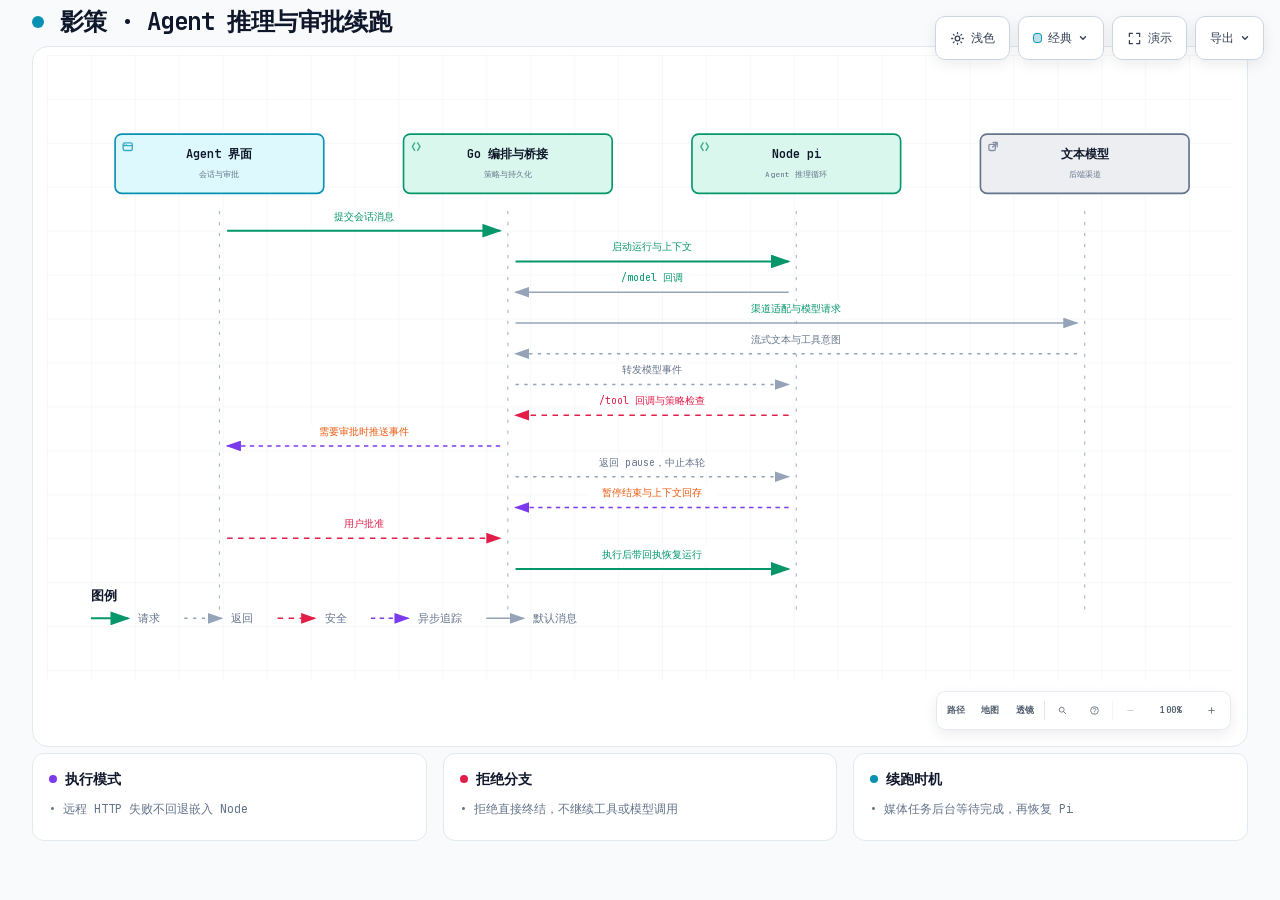
==== docs/architecture/diagrams/agent.html @ 4f347763 "feat(drama): 短剧与资源 - 角色外貌差异化重写、资源图重挂载恢复、多技能包安装与架构文档" ====
<!DOCTYPE html>
<html lang="zh-CN" data-theme="dark" data-preset="classic">
<head>
  <meta charset="UTF-8">
  <meta name="viewport" content="width=device-width, initial-scale=1.0">
  <meta name="generator" content="archify 2.17.0-dev.1">
  <title>影策 · Agent 推理与审批续跑</title>
  <script>
    // Resolve the theme before first paint so light-preference users don't
    // see a dark flash. The toolbar script below re-applies with UI state.
    (function () {
      try {
        var theme = null;
        try {
          var param = new URLSearchParams(window.location.search).get('theme');
          if (param === 'light' || param === 'dark') theme = param;
          if (new URLSearchParams(window.location.search).get('embed') === '1') {
            document.documentElement.setAttribute('data-embed', 'true');
          }
          if (new URLSearchParams(window.location.search).get('present') === '1') {
            document.documentElement.setAttribute('data-present', 'true');
          }
        } catch (_) {}
        if (!theme) {
          try { theme = localStorage.getItem('archify-theme'); } catch (_) {}
        }
        if (theme !== 'light' && theme !== 'dark') {
          theme = window.matchMedia('(prefers-color-scheme: light)').matches ? 'light' : 'dark';
        }
        document.documentElement.setAttribute('data-theme', theme);
      } catch (_) {}
    })();
  </script>
  <style id="archify-fonts">
/*
JetBrains Mono variable WOFF2 subsets from Google Fonts service revision v24.
These fixed bytes are shared by the viewer and its SVG/raster exports.
No local() source: an installed copy must not override the bundled font.
Uncovered characters (including CJK) still use the system fallback stack.
Upstream: https://github.com/JetBrains/JetBrainsMono

cyrillic-ext    1664 bytes  sha256 9343de2ca5d9549f792e7962375af8efb0f320c7643bfd36c884b5a30e5c396f
cyrillic        8892 bytes  sha256 4995a9a43ac659ec32fcd8b463755cd6a07b31a6e6b3894a6a153b661cf490e2
greek           6800 bytes  sha256 49c3da6c9a2b279b0f1f860f5cfb1f5dc38d88a5c7be9c9b1837bbc4e3db6111
vietnamese      5872 bytes  sha256 d44eb1936043a56038eb02dd70b243f379bef65783f94ec12f277550720411f1
latin-ext      11596 bytes  sha256 9c38cb2d0d2d93c1ee6e21fa78db76f13ea7e15e15cc64214c7ca89b6aaa35c4
latin          31340 bytes  sha256 2c32b9b3ee358c119e210f6f5195f9bd34894d78a785ff2e95d60e718e400af4

Copyright 2020 The JetBrains Mono Project Authors (https://github.com/JetBrains/JetBrainsMono)

This Font Software is licensed under the SIL Open Font License, Version 1.1.
This license is copied below, and is also available with a FAQ at:
https://openfontlicense.org


-----------------------------------------------------------
SIL OPEN FONT LICENSE Version 1.1 - 26 February 2007
-----------------------------------------------------------

PREAMBLE
The goals of the Open Font License (OFL) are to stimulate worldwide
development of collaborative font projects, to support the font creation
efforts of academic and linguistic communities, and to provide a free and
open framework in which fonts may be shared and improved in partnership
with others.

The OFL allows the licensed fonts to be used, studied, modified and
redistributed freely as long as they are not sold by themselves. The
fonts, including any derivative works, can be bundled, embedded,
redistributed and/or sold with any software provided that any reserved
names are not used by derivative works. The fonts and derivatives,
however, cannot be released under any other type of license. The
requirement for fonts to remain under this license does not apply
to any document created using the fonts or their derivatives.

DEFINITIONS
"Font Software" refers to the set of files released by the Copyright
Holder(s) under this license and clearly marked as such. This may
include source files, build scripts and documentation.

"Reserved Font Name" refers to any names specified as such after the
copyright statement(s).

"Original Version" refers to the collection of Font Software components as
distributed by the Copyright Holder(s).

"Modified Version" refers to any derivative made by adding to, deleting,
or substituting -- in part or in whole -- any of the components of the
Original Version, by changing formats or by porting the Font Software to a
new environment.

"Author" refers to any designer, engineer, programmer, technical
writer or other person who contributed to the Font Software.

PERMISSION & CONDITIONS
Permission is hereby granted, free of charge, to any person obtaining
a copy of the Font Software, to use, study, copy, merge, embed, modify,
redistribute, and sell modified and unmodified copies of the Font
Software, subject to the following conditions:

1) Neither the Font Software nor any of its individual components,
in Original or Modified Versions, may be sold by itself.

2) Original or Modified Versions of the Font Software may be bundled,
redistributed and/or sold with any software, provided that each copy
contains the above copyright notice and this license. These can be
included either as stand-alone text files, human-readable headers or
in the appropriate machine-readable metadata fields within text or
binary files as long as those fields can be easily viewed by the user.

3) No Modified Version of the Font Software may use the Reserved Font
Name(s) unless explicit written permission is granted by the corresponding
Copyright Holder. This restriction only applies to the primary font name as
presented to the users.

4) The name(s) of the Copyright Holder(s) or the Author(s) of the Font
Software shall not be used to promote, endorse or advertise any
Modified Version, except to acknowledge the contribution(s) of the
Copyright Holder(s) and the Author(s) or with their explicit written
permission.

5) The Font Software, modified or unmodified, in part or in whole,
must be distributed entirely under this license, and must not be
distributed under any other license. The requirement for fonts to
remain under this license does not apply to any document created
using the Font Software.

TERMINATION
This license becomes null and void if any of the above conditions are
not met.

DISCLAIMER
THE FONT SOFTWARE IS PROVIDED "AS IS", WITHOUT WARRANTY OF ANY KIND,
EXPRESS OR IMPLIED, INCLUDING BUT NOT LIMITED TO ANY WARRANTIES OF
MERCHANTABILITY, FITNESS FOR A PARTICULAR PURPOSE AND NONINFRINGEMENT
OF COPYRIGHT, PATENT, TRADEMARK, OR OTHER RIGHT. IN NO EVENT SHALL THE
COPYRIGHT HOLDER BE LIABLE FOR ANY CLAIM, DAMAGES OR OTHER LIABILITY,
INCLUDING ANY GENERAL, SPECIAL, INDIRECT, INCIDENTAL, OR CONSEQUENTIAL
DAMAGES, WHETHER IN AN ACTION OF CONTRACT, TORT OR OTHERWISE, ARISING
FROM, OUT OF THE USE OR INABILITY TO USE THE FONT SOFTWARE OR FROM
OTHER DEALINGS IN THE FONT SOFTWARE.
*/
    /* cyrillic-ext */
    @font-face { font-family: 'JetBrains Mono'; font-style: normal; font-weight: 400 800; font-display: swap;
      src: url([data-uri]) format('woff2');
      unicode-range: U+0460-052F, U+1C80-1C8A, U+20B4, U+2DE0-2DFF, U+A640-A69F, U+FE2E-FE2F; }
    /* cyrillic */
    @font-face { font-family: 'JetBrains Mono'; font-style: normal; font-weight: 400 800; font-display: swap;
      src: url([data-uri]) format('woff2');
      unicode-range: U+0301, U+0400-045F, U+0490-0491, U+04B0-04B1, U+2116; }
    /* greek */
    @font-face { font-family: 'JetBrains Mono'; font-style: normal; font-weight: 400 800; font-display: swap;
      src: url([data-uri]) format('woff2');
      unicode-range: U+0370-0377, U+037A-037F, U+0384-038A, U+038C, U+038E-03A1, U+03A3-03FF; }
    /* vietnamese */
    @font-face { font-family: 'JetBrains Mono'; font-style: normal; font-weight: 400 800; font-display: swap;
      src: url([data-uri]) format('woff2');
      unicode-range: U+0102-0103, U+0110-0111, U+0128-0129, U+0168-0169, U+01A0-01A1, U+01AF-01B0, U+0300-0301, U+0303-0304, U+0308-0309, U+0323, U+0329, U+1EA0-1EF9, U+20AB; }
    /* latin-ext */
    @font-face { font-family: 'JetBrains Mono'; font-style: normal; font-weight: 400 800; font-display: swap;
      src: url([data-uri]) format('woff2');
      unicode-range: U+0100-02BA, U+02BD-02C5, U+02C7-02CC, U+02CE-02D7, U+02DD-02FF, U+0304, U+0308, U+0329, U+1D00-1DBF, U+1E00-1E9F, U+1EF2-1EFF, U+2020, U+20A0-20AB, U+20AD-20C0, U+2113, U+2C60-2C7F, U+A720-A7FF; }
    /* latin */
    @font-face { font-family: 'JetBrains Mono'; font-style: normal; font-weight: 400 800; font-display: swap;
      src: url([data-uri]) format('woff2');
      unicode-range: U+0000-00FF, U+0131, U+0152-0153, U+02BB-02BC, U+02C6, U+02DA, U+02DC, U+0304, U+0308, U+0329, U+2000-206F, U+20AC, U+2122, U+2191, U+2193, U+2212, U+2215, U+FEFF, U+FFFD; }
  </style>
  <style>
    /* ==========================================================
       THEME VARIABLES — switch by toggling [data-theme] on <html>
       ========================================================== */
    :root,
    [data-theme="dark"] {
      --bg: #020617;
      --grid: #1e293b;
      --text: #ffffff;
      --text-muted: #94a3b8;
      --text-dim: #475569;
      /* UI chrome and menu hints need more contrast than SVG .t-dim accents */
      --text-faint: #7d8da1;

      --panel: rgba(15, 23, 42, 0.5);
      --panel-border: #1e293b;
      --lane-fill: rgba(15, 23, 42, 0.22);
      --lane-stroke: #334155;

      --arrow: #64748b;
      --arrow-emphasis: #34d399;

      /* Opaque mask color used behind semi-transparent component fills
         so the arrows drawn underneath are properly hidden. */
      --mask: #0f172a;

      --frontend-fill:    rgba(8, 51, 68, 0.4);
      --frontend-stroke:  #22d3ee;
      --backend-fill:     rgba(6, 78, 59, 0.4);
      --backend-stroke:   #34d399;
      --database-fill:    rgba(76, 29, 149, 0.4);
      --database-stroke:  #a78bfa;
      --cloud-fill:       rgba(120, 53, 15, 0.3);
      --cloud-stroke:     #fbbf24;
      --security-fill:    rgba(136, 19, 55, 0.4);
      --security-stroke:  #fb7185;
      --messagebus-fill:  rgba(251, 146, 60, 0.3);
      --messagebus-stroke:#fb923c;
      --external-fill:    rgba(30, 41, 59, 0.5);
      --external-stroke:  #94a3b8;

      --toolbar-bg:       rgba(15, 23, 42, 0.8);
      --toolbar-border:   #334155;
      --toolbar-text:     #e2e8f0;
      --toolbar-hover:    rgba(15, 23, 42, 0.95);
      --toolbar-menu-bg:  #0f172a;
    }

    [data-theme="light"] {
      --bg: #f8fafc;
      --grid: #e2e8f0;
      --text: #0f172a;
      --text-muted: #64748b;
      --text-dim: #94a3b8;
      --text-faint: #64748b;

      --panel: #ffffff;
      --panel-border: #e2e8f0;
      --lane-fill: rgba(248, 250, 252, 0.65);
      --lane-stroke: #cbd5e1;

      --arrow: #94a3b8;
      --arrow-emphasis: #059669;

      --mask: #ffffff;

      --frontend-fill:    rgba(34, 211, 238, 0.15);
      --frontend-stroke:  #0891b2;
      --backend-fill:     rgba(52, 211, 153, 0.18);
      --backend-stroke:   #059669;
      --database-fill:    rgba(167, 139, 250, 0.2);
      --database-stroke:  #7c3aed;
      --cloud-fill:       rgba(251, 191, 36, 0.18);
      --cloud-stroke:     #d97706;
      --security-fill:    rgba(251, 113, 133, 0.15);
      --security-stroke:  #e11d48;
      --messagebus-fill:  rgba(251, 146, 60, 0.15);
      --messagebus-stroke:#ea580c;
      --external-fill:    rgba(148, 163, 184, 0.18);
      --external-stroke:  #64748b;

      --toolbar-bg:       rgba(255, 255, 255, 0.92);
      --toolbar-border:   #cbd5e1;
      --toolbar-text:     #334155;
      --toolbar-hover:    #ffffff;
      --toolbar-menu-bg:  #ffffff;
    }

    /* ==========================================================
       SIGNAL FLOW — an opt-in, motion-forward visual preset.
       The variables also target a standalone exported SVG, whose
       root carries data-preset and data-theme directly.
       ========================================================== */
    [data-preset="signal-flow"][data-theme="dark"] {
      --bg: #030711;
      --grid: #15233a;
      --panel: rgba(6, 14, 28, 0.78);
      --panel-border: #1d3350;
      --lane-fill: rgba(9, 22, 40, 0.5);
      --lane-stroke: #2c4564;
      --text: #f5fbff;
      --text-muted: #9eb0c7;
      --text-dim: #52667f;
      --text-faint: #7890ad;
      --mask: #07101e;
      --frontend-fill: rgba(6, 182, 212, 0.14);
      --frontend-stroke: #67e8f9;
      --backend-fill: rgba(16, 185, 129, 0.14);
      --backend-stroke: #5eead4;
      --database-fill: rgba(139, 92, 246, 0.16);
      --database-stroke: #c4b5fd;
      --cloud-fill: rgba(245, 158, 11, 0.13);
      --cloud-stroke: #fcd34d;
      --security-fill: rgba(244, 63, 94, 0.13);
      --security-stroke: #fda4af;
      --messagebus-fill: rgba(249, 115, 22, 0.13);
      --messagebus-stroke: #fdba74;
      --external-fill: rgba(71, 85, 105, 0.24);
      --external-stroke: #a5b4c7;
      --arrow: #7890ad;
      --arrow-emphasis: #2dd4bf;
      --toolbar-bg: rgba(7, 16, 30, 0.86);
      --toolbar-border: #29415f;
      --toolbar-menu-bg: #07101e;
    }

    [data-preset="signal-flow"][data-theme="light"] {
      --bg: #f4f9fc;
      --grid: #d4e5ee;
      --panel: rgba(255, 255, 255, 0.82);
      --panel-border: #bfd5e2;
      --lane-fill: rgba(232, 243, 248, 0.62);
      --lane-stroke: #a9c5d5;
      --text: #102638;
      --text-muted: #587287;
      --text-dim: #8aa2b4;
      --text-faint: #668397;
      --mask: #ffffff;
      --frontend-fill: rgba(6, 182, 212, 0.09);
      --frontend-stroke: #0789a1;
      --backend-fill: rgba(5, 150, 105, 0.09);
      --backend-stroke: #087f69;
      --database-fill: rgba(124, 58, 237, 0.09);
      --database-stroke: #7254c7;
      --cloud-fill: rgba(217, 119, 6, 0.08);
      --cloud-stroke: #b9670b;
      --security-fill: rgba(225, 29, 72, 0.08);
      --security-stroke: #c53a59;
      --messagebus-fill: rgba(234, 88, 12, 0.08);
      --messagebus-stroke: #c65f27;
      --external-fill: rgba(100, 116, 139, 0.1);
      --external-stroke: #607a8c;
      --arrow: #7b97aa;
      --arrow-emphasis: #0d9488;
    }

    /* ==========================================================
       BLUEPRINT — a review-first drafting preset for deployment,
       infrastructure, and technical design documentation. It keeps
       the same semantic palette and geometry while trading glow for
       precise grid contrast, squared materials, and drafting marks.
       ========================================================== */
    [data-preset="blueprint"][data-theme="dark"] {
      --bg: #06131f;
      --grid: #17425a;
      --panel: rgba(7, 27, 43, 0.9);
      --panel-border: #27627f;
      --lane-fill: rgba(10, 43, 66, 0.36);
      --lane-stroke: #34799a;
      --text: #e3f6ff;
      --text-muted: #91b8ca;
      --text-dim: #557e92;
      --text-faint: #739caf;
      --mask: #0a2031;
      --frontend-fill: rgba(26, 157, 193, 0.14);
      --frontend-stroke: #66d9ef;
      --backend-fill: rgba(31, 155, 124, 0.13);
      --backend-stroke: #69dfbd;
      --database-fill: rgba(120, 105, 196, 0.14);
      --database-stroke: #b4a8ff;
      --cloud-fill: rgba(197, 145, 43, 0.13);
      --cloud-stroke: #ffd166;
      --security-fill: rgba(199, 76, 104, 0.13);
      --security-stroke: #ff8da1;
      --messagebus-fill: rgba(207, 112, 49, 0.13);
      --messagebus-stroke: #ffad66;
      --external-fill: rgba(84, 119, 139, 0.18);
      --external-stroke: #a7cad9;
      --arrow: #78a3b7;
      --arrow-emphasis: #64dfc1;
      --toolbar-bg: rgba(7, 28, 45, 0.92);
      --toolbar-border: #34799a;
      --toolbar-text: #d8f3ff;
      --toolbar-hover: rgba(18, 58, 83, 0.95);
      --toolbar-menu-bg: #0a2031;
    }

    [data-preset="blueprint"][data-theme="light"] {
      --bg: #edf7fa;
      --grid: #b5d5e1;
      --panel: rgba(249, 253, 255, 0.94);
      --panel-border: #78aabd;
      --lane-fill: rgba(210, 232, 240, 0.42);
      --lane-stroke: #83b2c4;
      --text: #123344;
      --text-muted: #4e7486;
      --text-dim: #86a6b4;
      --text-faint: #668c9d;
      --mask: #f9fdff;
      --frontend-fill: rgba(8, 145, 178, 0.08);
      --frontend-stroke: #087f9c;
      --backend-fill: rgba(5, 128, 101, 0.08);
      --backend-stroke: #08755f;
      --database-fill: rgba(100, 75, 180, 0.08);
      --database-stroke: #6757a8;
      --cloud-fill: rgba(181, 120, 15, 0.08);
      --cloud-stroke: #a86609;
      --security-fill: rgba(190, 48, 80, 0.07);
      --security-stroke: #b32f50;
      --messagebus-fill: rgba(196, 81, 22, 0.07);
      --messagebus-stroke: #b65120;
      --external-fill: rgba(79, 112, 128, 0.08);
      --external-stroke: #506f7e;
      --arrow: #6d93a5;
      --arrow-emphasis: #087f69;
      --toolbar-bg: rgba(247, 252, 254, 0.94);
      --toolbar-border: #8ab5c5;
      --toolbar-text: #294f61;
      --toolbar-hover: #ffffff;
      --toolbar-menu-bg: #f9fdff;
    }

    /* ==========================================================
       EDITORIAL — a warm, publication-minded preset for design
       reviews, launch notes, and documentation. The diagram keeps
       the same semantic palette and exact geometry, but trades
       software chrome for paper, ink, ruled structure, and one
       restrained vermilion accent.
       ========================================================== */
    [data-preset="editorial"][data-theme="dark"] {
      --bg: #181611;
      --grid: #39342a;
      --panel: rgba(35, 31, 24, 0.96);
      --panel-border: #625a4a;
      --lane-fill: rgba(52, 46, 35, 0.46);
      --lane-stroke: #726957;
      --text: #f4eddf;
      --text-muted: #b9ae9b;
      --text-dim: #776e60;
      --text-faint: #9d917e;
      --mask: #231f18;
      --frontend-fill: rgba(43, 133, 142, 0.16);
      --frontend-stroke: #7fc6c7;
      --backend-fill: rgba(63, 132, 92, 0.16);
      --backend-stroke: #8fc29e;
      --database-fill: rgba(117, 91, 141, 0.17);
      --database-stroke: #c0a4d0;
      --cloud-fill: rgba(170, 119, 49, 0.16);
      --cloud-stroke: #d8ad68;
      --security-fill: rgba(157, 69, 65, 0.17);
      --security-stroke: #df9085;
      --messagebus-fill: rgba(174, 79, 42, 0.16);
      --messagebus-stroke: #df946f;
      --external-fill: rgba(126, 115, 96, 0.18);
      --external-stroke: #b8ad99;
      --arrow: #948978;
      --arrow-emphasis: #dd6b3d;
      --toolbar-bg: rgba(35, 31, 24, 0.92);
      --toolbar-border: #625a4a;
      --toolbar-text: #eee5d5;
      --toolbar-hover: #302a20;
      --toolbar-menu-bg: #231f18;
    }

    [data-preset="editorial"][data-theme="light"] {
      --bg: #f2eee5;
      --grid: #d8d0c2;
      --panel: rgba(251, 248, 241, 0.97);
      --panel-border: #c4b9a6;
      --lane-fill: rgba(229, 221, 207, 0.42);
      --lane-stroke: #b8aa94;
      --text: #242018;
      --text-muted: #6f6658;
      --text-dim: #a09788;
      --text-faint: #817767;
      --mask: #fbf8f1;
      --frontend-fill: rgba(31, 117, 126, 0.09);
      --frontend-stroke: #287e84;
      --backend-fill: rgba(42, 119, 75, 0.09);
      --backend-stroke: #397b53;
      --database-fill: rgba(105, 75, 130, 0.09);
      --database-stroke: #765d86;
      --cloud-fill: rgba(157, 103, 31, 0.1);
      --cloud-stroke: #9a671f;
      --security-fill: rgba(153, 58, 52, 0.09);
      --security-stroke: #9e463f;
      --messagebus-fill: rgba(182, 70, 27, 0.09);
      --messagebus-stroke: #ad4b25;
      --external-fill: rgba(101, 91, 75, 0.09);
      --external-stroke: #746b5e;
      --arrow: #8a806f;
      --arrow-emphasis: #bb4c23;
      --toolbar-bg: rgba(251, 248, 241, 0.94);
      --toolbar-border: #c4b9a6;
      --toolbar-text: #40392f;
      --toolbar-hover: #fffdf8;
      --toolbar-menu-bg: #fbf8f1;
    }

    * { margin: 0; padding: 0; box-sizing: border-box; }

    body {
      font-family: 'JetBrains Mono', ui-monospace, SFMono-Regular, Menlo, Consolas, 'DejaVu Sans Mono', 'Liberation Mono', 'Noto Sans Mono CJK SC', 'PingFang SC', 'Hiragino Sans GB', 'Microsoft YaHei', monospace;
      background: var(--bg);
      min-height: 100vh;
      padding: 2rem;
      color: var(--text);
      transition: background 0.2s ease, color 0.2s ease;
    }

    html[data-preset="signal-flow"] body {
      background-image:
        radial-gradient(circle at 18% -8%, rgba(34, 211, 238, 0.14), transparent 34rem),
        radial-gradient(circle at 92% 18%, rgba(139, 92, 246, 0.12), transparent 30rem);
      background-attachment: fixed;
    }
    html[data-preset="signal-flow"][data-theme="light"] body {
      background-image:
        radial-gradient(circle at 18% -8%, rgba(6, 182, 212, 0.12), transparent 34rem),
        radial-gradient(circle at 92% 18%, rgba(139, 92, 246, 0.08), transparent 30rem);
    }
    html[data-preset="blueprint"] body {
      background-image:
        linear-gradient(var(--grid) 1px, transparent 1px),
        linear-gradient(90deg, var(--grid) 1px, transparent 1px);
      background-size: 32px 32px;
      background-position: -1px -1px;
      background-attachment: fixed;
    }
    html[data-preset="editorial"] body {
      background-image:
        linear-gradient(90deg, transparent 0, transparent 5.4rem, color-mix(in srgb, var(--security-stroke) 18%, transparent) 5.4rem, color-mix(in srgb, var(--security-stroke) 18%, transparent) calc(5.4rem + 1px), transparent calc(5.4rem + 1px)),
        repeating-linear-gradient(0deg, transparent 0, transparent 31px, color-mix(in srgb, var(--grid) 36%, transparent) 31px, color-mix(in srgb, var(--grid) 36%, transparent) 32px);
      background-attachment: fixed;
    }

    /* Gallery/embed mode keeps the generated artifact as the source of truth
       while presenting only its diagram surface inside a proof card. */
    html[data-embed="true"] body {
      min-height: 0;
      padding: 0;
      overflow: hidden;
      background: var(--bg);
      background-image: none;
    }
    html[data-embed="true"] .toolbar,
    html[data-embed="true"] .header,
    html[data-embed="true"] .cards,
    html[data-embed="true"] .diagram-nav,
    html[data-embed="true"] .overview-map,
    html[data-embed="true"] .focus-chip,
    html[data-embed="true"] .route-probe,
    html[data-embed="true"] .semantic-lens,
    html[data-embed="true"] .diagram-guide,
    html[data-embed="true"] .node-finder,
    html[data-embed="true"] .guided-views { display: none !important; }
    html[data-embed="true"] .container { max-width: none; }
    html[data-embed="true"] .diagram-container {
      padding: 0.5rem;
      border: 0;
      border-radius: 0;
      box-shadow: none;
    }
    html[data-embed="true"] .diagram-container svg { min-width: 0; }

    /* Share Chapter Cue lives in the HTML viewer layer, not inside the SVG.
       It gives one-shot embeds a title, authored note, truthful stop order,
       and lifecycle state while canonical diagram geometry stays untouched. */
    .share-chapter-cue { display: none; }
    html[data-embed="true"][data-share-playback="true"] .share-chapter-cue:not([hidden]),
    html[data-embed="true"][data-share-moment="true"] .share-chapter-cue:not([hidden]) {
      position: absolute;
      z-index: 18;
      top: 0.85rem;
      left: 50%;
      display: grid;
      grid-template-columns: auto minmax(9rem, 13.5rem) minmax(0, 1fr);
      align-items: center;
      gap: 0.45rem 0.85rem;
      width: min(52rem, calc(100% - 1.5rem));
      min-height: 3.35rem;
      padding: 0.55rem 0.75rem 0.65rem;
      overflow: hidden;
      border: 1px solid color-mix(in srgb, var(--frontend-stroke) 42%, var(--toolbar-border));
      border-radius: 0.75rem;
      background:
        linear-gradient(115deg, color-mix(in srgb, var(--frontend-fill) 52%, transparent), transparent 45%),
        color-mix(in srgb, var(--toolbar-menu-bg) 92%, transparent);
      color: var(--toolbar-text);
      box-shadow: 0 14px 42px rgba(0, 0, 0, 0.3), inset 0 1px 0 rgba(255, 255, 255, 0.045);
      backdrop-filter: blur(16px);
      pointer-events: none;
      animation: archify-share-cue-enter 280ms cubic-bezier(0.22, 1, 0.36, 1) both;
    }
    html[data-preset="blueprint"] .share-chapter-cue {
      border-radius: 0.2rem;
      background:
        linear-gradient(90deg, color-mix(in srgb, var(--frontend-fill) 46%, transparent), transparent 36%),
        var(--toolbar-menu-bg);
      box-shadow: 0 10px 28px rgba(0, 0, 0, 0.2);
      backdrop-filter: none;
    }
    html[data-preset="editorial"] .share-chapter-cue {
      border-color: var(--panel-border);
      background:
        linear-gradient(90deg, color-mix(in srgb, var(--security-fill) 58%, transparent), transparent 42%),
        var(--toolbar-menu-bg);
      box-shadow: 0 10px 30px color-mix(in srgb, #000 18%, transparent);
      backdrop-filter: none;
    }
    html[data-preset="editorial"] .share-chapter-state { color: var(--arrow-emphasis); }
    html[data-preset="editorial"] .share-chapter-state::before {
      border-radius: 0;
      box-shadow: none;
      transform: rotate(45deg) scale(0.8);
    }
    .share-chapter-index {
      display: grid;
      gap: 0.12rem;
      min-width: 5rem;
      padding-right: 0.75rem;
      border-right: 1px solid var(--toolbar-border);
    }
    .share-chapter-state {
      display: inline-flex;
      align-items: center;
      gap: 0.36rem;
      color: var(--frontend-stroke);
      font-size: 0.5rem;
      font-weight: 800;
      letter-spacing: 0.14em;
      text-transform: uppercase;
    }
    .share-chapter-state::before {
      width: 0.38rem;
      height: 0.38rem;
      border-radius: 50%;
      background: currentColor;
      box-shadow: 0 0 10px currentColor;
      content: '';
    }
    .share-chapter-cue[data-state="playing"] .share-chapter-state::before {
      animation: archify-share-cue-pulse 1.15s ease-in-out infinite;
    }
    .share-chapter-count {
      color: var(--text-faint);
      font-size: 0.5rem;
      font-weight: 700;
      letter-spacing: 0.08em;
      text-transform: uppercase;
    }
    .share-chapter-copy { min-width: 0; }
    .share-chapter-copy strong,
    .share-chapter-copy small,
    .share-chapter-route {
      display: block;
      overflow: hidden;
      text-overflow: ellipsis;
      white-space: nowrap;
    }
    .share-chapter-copy strong {
      color: var(--toolbar-text);
      font-size: 0.6875rem;
      line-height: 1.35;
    }
    .share-chapter-copy small {
      margin-top: 0.08rem;
      color: var(--text-muted);
      font-size: 0.5rem;
      line-height: 1.35;
    }
    .share-chapter-route {
      color: color-mix(in srgb, var(--frontend-stroke) 76%, var(--text-muted));
      font-size: 0.5625rem;
      font-weight: 650;
      letter-spacing: 0.015em;
      text-align: right;
    }
    .share-chapter-progress {
      position: absolute;
      right: 0;
      bottom: 0;
      left: 0;
      height: 2px;
      overflow: hidden;
      background: color-mix(in srgb, var(--toolbar-border) 72%, transparent);
    }
    .share-chapter-progress span {
      display: block;
      width: 100%;
      height: 100%;
      background: linear-gradient(90deg, var(--frontend-stroke), var(--database-stroke));
      box-shadow: 0 0 12px var(--frontend-stroke);
      transform: scaleX(0);
      transform-origin: left center;
    }

    /* Presentation Stage is a viewer-only layer: it gives the live diagram
       the viewport while keeping guided views, theme, focus, and exports real.
       Embed mode wins when both query parameters are present. */
    html[data-present="true"]:not([data-embed="true"]) body {
      height: 100dvh;
      min-height: 0;
      padding: 1rem;
      overflow: hidden;
    }
    html[data-present="true"]:not([data-embed="true"]) .container {
      display: flex;
      flex-direction: column;
      gap: 0.75rem;
      width: 100%;
      max-width: none;
      height: calc(100dvh - 2rem);
    }
    html[data-present="true"]:not([data-embed="true"]) .header {
      flex: none;
      min-width: 0;
      margin: 0;
      padding-right: 23rem;
    }
    html[data-present="true"]:not([data-embed="true"]) .header-row { margin-bottom: 0.25rem; }
    html[data-present="true"]:not([data-embed="true"]) .subtitle {
      overflow: hidden;
      text-overflow: ellipsis;
      white-space: nowrap;
    }
    html[data-present="true"]:not([data-embed="true"]) .guided-views {
      flex: none;
      margin-bottom: 0;
    }
    html[data-present="true"]:not([data-embed="true"]) .diagram-container {
      display: flex;
      flex: 1 1 auto;
      align-items: center;
      justify-content: center;
      min-height: 0;
      padding: 0.75rem;
      padding-bottom: calc(0.75rem + var(--archify-nav-reserve));
    }
    html[data-present="true"]:not([data-embed="true"]) .diagram-container > svg {
      flex: 1 1 auto;
      height: 100%;
      min-height: 0;
      width: 100%;
      min-width: 0;
    }
    html[data-present="true"]:not([data-embed="true"]) .cards { display: none; }
    html[data-present="true"]:not([data-embed="true"]) #btn-present {
      border-color: var(--frontend-stroke);
      color: var(--frontend-stroke);
    }

    /* The reader owns only the outer scale. Wide diagrams keep one authored
       SVG/viewBox while the runtime chooses a desktop width from the actual
       vertical budget. This avoids device-specific files and breakpoint
       jumps between a laptop and a tall monitor. */
    .container {
      width: 100%;
      max-width: var(--archify-reader-width, 1440px);
      margin: 0 auto;
    }
    @media (min-width: 768px) and (max-height: 920px) {
      .header { margin-bottom: 1rem; }
      .diagram-container { padding: 1rem; }
      .cards { margin-top: 1rem; }
      .card { padding: 1rem; }
    }

    .header { margin-bottom: 1.5rem; padding-right: 29.5rem; }

    html[data-preset="signal-flow"] .header,
    html[data-preset="blueprint"] .header,
    html[data-preset="editorial"] .header { padding-right: 29.5rem; }

    .header-row {
      display: flex;
      align-items: center;
      gap: 1rem;
      margin-bottom: 0.5rem;
    }

    .pulse-dot {
      width: 12px;
      height: 12px;
      background: var(--frontend-stroke);
      border-radius: 50%;
      animation: none;
    }

    html[data-motion-capable="true"] .pulse-dot { animation: pulse 2s infinite; }

    @keyframes pulse {
      0%, 100% { opacity: 1; }
      50% { opacity: 0.5; }
    }

    h1 {
      font-size: 1.5rem;
      font-weight: 700;
      letter-spacing: -0.025em;
    }

    .subtitle {
      color: var(--text-muted);
      font-size: 0.875rem;
      margin-left: 1.75rem;
    }

    html[data-preset="signal-flow"] .header-row::after {
      content: attr(data-preset-badge-signal-flow);
      margin-left: auto;
      color: var(--frontend-stroke);
      border: 1px solid var(--frontend-stroke);
      border-radius: 999px;
      padding: 0.28rem 0.6rem;
      font-size: 0.625rem;
      letter-spacing: 0.12em;
      opacity: 0.82;
      box-shadow: 0 0 20px rgba(34, 211, 238, 0.12);
      white-space: nowrap;
    }

    html[data-preset="blueprint"] .pulse-dot {
      width: 10px;
      height: 10px;
      border: 1px solid var(--frontend-stroke);
      border-radius: 1px;
      background: transparent;
      box-shadow: inset 0 0 0 2px var(--bg);
      transform: rotate(45deg);
      animation: none;
    }
    html[data-preset="blueprint"] .header-row::after {
      content: attr(data-preset-badge-blueprint);
      margin-left: auto;
      padding: 0.28rem 0.55rem;
      border-top: 1px solid var(--frontend-stroke);
      border-bottom: 1px solid var(--frontend-stroke);
      color: var(--frontend-stroke);
      font-size: 0.5625rem;
      font-weight: 700;
      letter-spacing: 0.14em;
      white-space: nowrap;
    }

    html[data-preset="editorial"] h1,
    html[data-preset="editorial"] .card h3 {
      font-family: Georgia, 'Times New Roman', 'Songti SC', STSong, serif;
      letter-spacing: -0.02em;
    }
    html[data-preset="editorial"] h1 { font-size: 1.72rem; font-weight: 600; }
    html[data-preset="editorial"] .pulse-dot {
      width: 9px;
      height: 9px;
      border: 1px solid var(--arrow-emphasis);
      border-radius: 0;
      background: var(--arrow-emphasis);
      box-shadow: 0 0 0 3px color-mix(in srgb, var(--arrow-emphasis) 14%, transparent);
      transform: rotate(45deg);
      animation: none;
    }
    html[data-preset="editorial"] .header-row::after {
      content: attr(data-preset-badge-editorial);
      margin-left: auto;
      padding: 0.32rem 0 0.24rem;
      border-bottom: 2px solid var(--arrow-emphasis);
      color: var(--arrow-emphasis);
      font-family: Georgia, 'Times New Roman', serif;
      font-size: 0.625rem;
      font-style: italic;
      font-weight: 600;
      letter-spacing: 0.08em;
      white-space: nowrap;
    }

    .diagram-container {
      --archify-nav-reserve: 0px;
      background: var(--panel);
      border-radius: 1rem;
      border: 1px solid var(--panel-border);
      padding: 1.5rem;
      padding-bottom: calc(1.5rem + var(--archify-nav-reserve));
      overflow: hidden;
      position: relative;
    }

    html[data-preset="signal-flow"] .diagram-container {
      position: relative;
      overflow: hidden;
      background: linear-gradient(180deg, rgba(8, 20, 38, 0.82), rgba(3, 8, 18, 0.94));
      box-shadow: inset 0 1px 0 rgba(255, 255, 255, 0.04), 0 28px 80px rgba(0, 0, 0, 0.34);
    }
    html[data-preset="signal-flow"][data-theme="light"] .diagram-container {
      background: linear-gradient(180deg, rgba(255, 255, 255, 0.9), rgba(237, 246, 250, 0.94));
      box-shadow: inset 0 1px 0 rgba(255, 255, 255, 0.72), 0 24px 60px rgba(45, 78, 99, 0.12);
    }
    html[data-preset="blueprint"] .diagram-container {
      border-color: var(--panel-border);
      border-radius: 0.35rem;
      background: var(--panel);
      box-shadow:
        inset 0 0 0 1px color-mix(in srgb, var(--panel-border) 34%, transparent),
        0 18px 48px rgba(0, 0, 0, 0.16);
    }
    html[data-preset="blueprint"] .diagram-container::after {
      content: "";
      position: absolute;
      z-index: 10;
      inset: 0.7rem;
      pointer-events: none;
      background:
        linear-gradient(var(--frontend-stroke), var(--frontend-stroke)) left top / 1.35rem 1px no-repeat,
        linear-gradient(var(--frontend-stroke), var(--frontend-stroke)) left top / 1px 1.35rem no-repeat,
        linear-gradient(var(--frontend-stroke), var(--frontend-stroke)) right top / 1.35rem 1px no-repeat,
        linear-gradient(var(--frontend-stroke), var(--frontend-stroke)) right top / 1px 1.35rem no-repeat,
        linear-gradient(var(--frontend-stroke), var(--frontend-stroke)) left bottom / 1.35rem 1px no-repeat,
        linear-gradient(var(--frontend-stroke), var(--frontend-stroke)) left bottom / 1px 1.35rem no-repeat,
        linear-gradient(var(--frontend-stroke), var(--frontend-stroke)) right bottom / 1.35rem 1px no-repeat,
        linear-gradient(var(--frontend-stroke), var(--frontend-stroke)) right bottom / 1px 1.35rem no-repeat;
      opacity: 0.58;
    }
    html[data-preset="editorial"] .diagram-container {
      overflow: hidden;
      border-color: var(--panel-border);
      border-radius: 0.38rem;
      background:
        linear-gradient(90deg, color-mix(in srgb, var(--security-fill) 58%, transparent), transparent 12%),
        var(--panel);
      box-shadow:
        0 1px 0 color-mix(in srgb, var(--text) 6%, transparent),
        0 18px 48px color-mix(in srgb, #000 19%, transparent);
    }
    html[data-preset="editorial"] .diagram-container::after {
      position: absolute;
      z-index: 10;
      top: 0.72rem;
      right: 1.25rem;
      padding: 0.2rem 0.52rem;
      border: 1px solid var(--panel-border);
      background: var(--panel);
      color: var(--arrow-emphasis);
      content: attr(data-preset-badge-editorial-plate);
      font-family: Georgia, 'Times New Roman', serif;
      font-size: 0.52rem;
      font-style: italic;
      font-weight: 600;
      letter-spacing: 0.09em;
      pointer-events: none;
    }
    html[data-embed="true"][data-preset="editorial"] .diagram-container::after { display: none; }
    html[data-motion-capable="true"][data-preset="signal-flow"][data-ambient-motion="running"] .diagram-container::before {
      content: "";
      position: absolute;
      inset: 0;
      pointer-events: none;
      background: linear-gradient(115deg, transparent 28%, rgba(103, 232, 249, 0.035) 48%, transparent 68%);
      transform: translateX(-70%);
      animation: archify-signal-scan 4.8s ease-in-out 1 both;
    }

    /* Motion Governor gives the reader a real static state and gives the
       strongest semantic action the only motion budget. Atmosphere resets to
       its authored base instead of freezing mid-cycle. Static artifacts never
       start a decorative pulse or scan. */
    html:not([data-motion-capable="true"]) svg[data-animation="trace"] [data-animate] {
      animation: none !important;
    }
    html[data-motion="still"] .pulse-dot,
    html[data-motion="still"] .diagram-container::before,
    html[data-motion="still"] svg[data-animation="trace"] [data-animate],
    html[data-motion-owner] .pulse-dot,
    html[data-motion-owner] .diagram-container::before,
    html[data-motion-owner] svg[data-animation="trace"] [data-animate],
    html[data-embed="true"] .pulse-dot,
    html[data-embed="true"] .diagram-container::before,
    html[data-share-playback="true"] .pulse-dot,
    html[data-share-playback="true"] .diagram-container::before,
    html[data-document-hidden="true"] .pulse-dot,
    html[data-document-hidden="true"] .diagram-container::before,
    html[data-document-hidden="true"] svg[data-animation="trace"] [data-animate] {
      animation: none !important;
    }
    html[data-motion="still"] .diagram-container::before,
    html[data-motion-owner] .diagram-container::before,
    html[data-embed="true"] .diagram-container::before,
    html[data-share-playback="true"] .diagram-container::before {
      opacity: 0;
    }
    html[data-motion="still"] .guided-view-progress span,
    html[data-motion="still"] .guided-story-caption,
    html[data-motion="still"] .story-trail-flow,
    html[data-motion="still"] .intent-trace-flow,
    html[data-motion="still"] .route-probe-flow,
    html[data-motion="still"] .route-journey-flow,
    html[data-motion="still"] .semantic-lens-flow,
    html[data-motion="still"] .diagram-guide,
    html[data-motion="still"] [data-story-step],
    html[data-motion="still"] .overview-map-live,
    html[data-motion="still"] .guided-view-stop,
    html[data-motion="still"] .share-chapter-cue,
    html[data-motion="still"] .share-chapter-state::before,
    html[data-motion="still"] .share-chapter-progress span,
    html[data-document-hidden="true"] .guided-view-progress span,
    html[data-document-hidden="true"] .story-trail-flow,
    html[data-document-hidden="true"] .intent-trace-flow,
    html[data-document-hidden="true"] .route-probe-flow,
    html[data-document-hidden="true"] .route-journey-flow,
    html[data-document-hidden="true"] .semantic-lens-flow,
    html[data-document-hidden="true"] .diagram-guide,
    html[data-document-hidden="true"] [data-story-step],
    html[data-document-hidden="true"] .overview-map-live,
    html[data-document-hidden="true"] .guided-view-stop,
    html[data-document-hidden="true"] .share-chapter-cue,
    html[data-document-hidden="true"] .share-chapter-state::before,
    html[data-document-hidden="true"] .share-chapter-progress span {
      animation: none !important;
    }
    html[data-motion="still"] .guided-view-progress span {
      transform: scaleX(1) !important;
    }
    html[data-motion="still"] svg[data-story-playing="true"] .story-trail-flow {
      stroke-dasharray: none;
      stroke-dashoffset: 0;
      opacity: 0.55;
    }
    html[data-motion="still"] .intent-trace-flow,
    html[data-motion="still"] .route-probe-flow {
      stroke-dasharray: none;
      stroke-dashoffset: 0;
      opacity: 0.72;
    }
    html[data-motion="still"] .route-journey-overlay,
    html[data-document-hidden="true"] .route-journey-overlay { display: none !important; }
    html[data-motion="still"] .relationship-pulse-overlay,
    html[data-motion="still"] .story-carrier-overlay,
    html[data-document-hidden="true"] .story-carrier-overlay { display: none !important; }
    html[data-motion="still"] .chapter-handoff-overlay { display: none !important; }
    html[data-motion="still"] .chapter-handoff-anchor { animation: none !important; }
    html[data-motion="still"] .guided-view-chapter,
    html[data-motion="still"] svg [data-node-id],
    html[data-motion="still"] svg [data-edge-from],
    html[data-motion="still"] svg [data-detail],
    html[data-motion="still"] svg [data-detail-anchor],
    html[data-motion="still"] svg [data-legend-hit],
    html[data-motion="still"] svg {
      transition: none !important;
    }

    svg {
      width: 100%;
      min-width: min(900px, 100%);
      display: block;
      transform-origin: 0 0;
      transition: transform 0.18s ease;
    }

    .diagram-container.is-camera-moving svg {
      transition: transform 0.42s cubic-bezier(0.22, 1, 0.36, 1);
    }
    .diagram-container.is-camera-transaction svg { transition: none; }
    .diagram-container.is-pannable { cursor: grab; }
    .diagram-container.is-panning { cursor: grabbing; user-select: none; }
    .diagram-container.is-panning svg { transition: none; }

    .diagram-nav {
      position: absolute;
      right: 1rem;
      bottom: 1rem;
      z-index: 12;
      display: inline-flex;
      align-items: center;
      max-width: calc(100% - 2rem);
      padding: 0.15rem;
      gap: 0;
      overflow-x: auto;
      border: 1px solid color-mix(in srgb, var(--toolbar-border) 48%, transparent);
      border-radius: 0.58rem;
      background: color-mix(in srgb, var(--toolbar-bg) 82%, transparent);
      box-shadow: 0 5px 14px rgba(0, 0, 0, 0.07);
      backdrop-filter: blur(10px);
      scrollbar-width: none;
    }
    .diagram-nav::-webkit-scrollbar { display: none; }
    .diagram-nav button,
    .focus-chip button,
    .guided-views button {
      border: 0;
      background: transparent;
      color: var(--toolbar-text);
      font: inherit;
      cursor: pointer;
    }
    .diagram-nav button {
      min-width: 2rem;
      height: 2rem;
      padding: 0 0.35rem;
      border-radius: 0.35rem;
      color: color-mix(in srgb, var(--toolbar-text) 68%, transparent);
      font-size: 0.56rem;
      font-weight: 600;
      letter-spacing: 0.02em;
      transition: background 0.15s, color 0.15s;
    }
    .diagram-nav button:hover,
    .diagram-nav button:focus-visible,
    .focus-chip button:hover,
    .focus-chip button:focus-visible,
    .guided-views button:hover,
    .guided-views button:focus-visible { background: var(--toolbar-hover); }
    .diagram-nav button:focus-visible,
    .focus-chip button:focus-visible,
    .guided-views button:focus-visible {
      outline: 2px solid var(--frontend-stroke);
      outline-offset: 1px;
    }
    .diagram-nav button:disabled { opacity: 0.38; cursor: default; }
    .diagram-nav button:disabled:hover { background: transparent; }
    .diagram-nav #btn-route-probe,
    .diagram-nav #btn-overview-map,
    .diagram-nav #btn-semantic-lens {
      min-width: auto;
      padding-inline: 0.5rem;
      color: color-mix(in srgb, var(--toolbar-text) 86%, transparent);
      font-weight: 650;
    }
    .diagram-nav #btn-node-finder,
    .diagram-nav [data-view="out"] {
      position: relative;
      margin-left: 0.25rem;
    }
    .diagram-nav #btn-node-finder::before,
    .diagram-nav [data-view="out"]::before {
      position: absolute;
      top: 0.4rem;
      bottom: 0.4rem;
      left: -0.13rem;
      width: 1px;
      background: color-mix(in srgb, var(--toolbar-border) 62%, transparent);
      content: "";
      pointer-events: none;
    }
    .diagram-nav-icon {
      display: block;
      width: 0.72rem;
      height: 0.72rem;
      margin: auto;
      background: currentColor;
      -webkit-mask-position: center;
      -webkit-mask-repeat: no-repeat;
      -webkit-mask-size: contain;
      mask-position: center;
      mask-repeat: no-repeat;
      mask-size: contain;
    }
    .diagram-nav-icon.find {
      -webkit-mask-image: url("data:image/svg+xml,%3Csvg xmlns='http://www.w3.org/2000/svg' viewBox='0 0 20 20'%3E%3Ccircle cx='8.5' cy='8.5' r='4.5' fill='none' stroke='black' stroke-width='1.8'/%3E%3Cpath d='m12 12 4 4' fill='none' stroke='black' stroke-width='1.8' stroke-linecap='round'/%3E%3C/svg%3E");
      mask-image: url("data:image/svg+xml,%3Csvg xmlns='http://www.w3.org/2000/svg' viewBox='0 0 20 20'%3E%3Ccircle cx='8.5' cy='8.5' r='4.5' fill='none' stroke='black' stroke-width='1.8'/%3E%3Cpath d='m12 12 4 4' fill='none' stroke='black' stroke-width='1.8' stroke-linecap='round'/%3E%3C/svg%3E");
    }
    .diagram-nav-icon.guide {
      -webkit-mask-image: url("data:image/svg+xml,%3Csvg xmlns='http://www.w3.org/2000/svg' viewBox='0 0 20 20'%3E%3Ccircle cx='10' cy='10' r='7' fill='none' stroke='black' stroke-width='1.7'/%3E%3Cpath d='M7.8 7.3a2.4 2.4 0 014.6.9c0 1.8-2.4 2-2.4 3.7M10 14.9h.01' fill='none' stroke='black' stroke-width='1.7' stroke-linecap='round'/%3E%3C/svg%3E");
      mask-image: url("data:image/svg+xml,%3Csvg xmlns='http://www.w3.org/2000/svg' viewBox='0 0 20 20'%3E%3Ccircle cx='10' cy='10' r='7' fill='none' stroke='black' stroke-width='1.7'/%3E%3Cpath d='M7.8 7.3a2.4 2.4 0 014.6.9c0 1.8-2.4 2-2.4 3.7M10 14.9h.01' fill='none' stroke='black' stroke-width='1.7' stroke-linecap='round'/%3E%3C/svg%3E");
    }
    .diagram-nav-icon.minus {
      -webkit-mask-image: url("data:image/svg+xml,%3Csvg xmlns='http://www.w3.org/2000/svg' viewBox='0 0 20 20'%3E%3Cpath d='M5 10h10' fill='none' stroke='black' stroke-width='1.8' stroke-linecap='round'/%3E%3C/svg%3E");
      mask-image: url("data:image/svg+xml,%3Csvg xmlns='http://www.w3.org/2000/svg' viewBox='0 0 20 20'%3E%3Cpath d='M5 10h10' fill='none' stroke='black' stroke-width='1.8' stroke-linecap='round'/%3E%3C/svg%3E");
    }
    .diagram-nav-icon.plus {
      -webkit-mask-image: url("data:image/svg+xml,%3Csvg xmlns='http://www.w3.org/2000/svg' viewBox='0 0 20 20'%3E%3Cpath d='M10 5v10M5 10h10' fill='none' stroke='black' stroke-width='1.8' stroke-linecap='round'/%3E%3C/svg%3E");
      mask-image: url("data:image/svg+xml,%3Csvg xmlns='http://www.w3.org/2000/svg' viewBox='0 0 20 20'%3E%3Cpath d='M10 5v10M5 10h10' fill='none' stroke='black' stroke-width='1.8' stroke-linecap='round'/%3E%3C/svg%3E");
    }
    .diagram-nav [data-view="reset"] {
      display: inline-flex;
      align-items: center;
      justify-content: center;
      gap: 0.2rem;
      min-width: 3.1rem;
      padding-inline: 0.35rem;
    }
    .diagram-nav [data-view="reset"][data-detail-visible] {
      min-width: 3.8rem;
    }
    .diagram-nav-detail {
      color: color-mix(in srgb, var(--toolbar-text) 52%, transparent);
      font-size: 0.44rem;
      font-weight: 700;
      line-height: 1;
      letter-spacing: 0.07em;
    }
    .diagram-nav-percent {
      color: color-mix(in srgb, var(--toolbar-text) 84%, transparent);
      font-size: 0.55rem;
      font-weight: 650;
      line-height: 1;
    }
    .diagram-container[data-camera-indicator="true"] .diagram-nav-detail,
    .diagram-container[data-camera-indicator="true"] .diagram-nav-percent { color: var(--frontend-stroke); }
    .diagram-nav #btn-diagram-guide[aria-expanded="true"] {
      color: var(--cloud-stroke);
      background: var(--toolbar-hover);
    }

    /* Semantic Radar is a deliberately simplified, viewer-only overview. It
       uses authored node bounds and the live camera viewport rather than
       cloning the canonical SVG, so IDs, filters, animation, and export state
       stay singular and deterministic. */
    .overview-map {
      position: absolute;
      right: 1rem;
      bottom: calc(4.15rem + var(--archify-nav-reserve));
      z-index: 12;
      width: 11.25rem;
      overflow: hidden;
      border: 1px solid color-mix(in srgb, var(--frontend-stroke) 52%, var(--toolbar-border));
      border-radius: 0.78rem;
      background: var(--toolbar-menu-bg);
      color: var(--toolbar-text);
      box-shadow: 0 16px 42px rgba(0, 0, 0, 0.3);
      backdrop-filter: blur(16px);
      font-size: 0.625rem;
    }
    .overview-map[hidden] { display: none; }
    .overview-map[data-docked="true"] {
      position: fixed;
      right: var(--archify-radar-right, 1rem);
      top: var(--archify-radar-top, 1rem);
      bottom: auto;
    }
    .overview-map[data-docked="true"][data-dock-side="left"] {
      right: auto;
      left: var(--archify-radar-left, 1rem);
    }
    html[data-preset="blueprint"] .overview-map { border-radius: 0.28rem; }
    .overview-map-head {
      display: grid;
      grid-template-columns: auto minmax(0, 1fr) auto;
      align-items: center;
      gap: 0.45rem;
      min-height: 2.25rem;
      padding: 0.42rem 0.48rem 0.38rem 0.55rem;
      border-bottom: 1px solid var(--toolbar-border);
      background: linear-gradient(110deg, color-mix(in srgb, var(--frontend-fill) 45%, transparent), transparent 68%);
      cursor: grab;
      touch-action: none;
      user-select: none;
    }
    .overview-map[data-panel-dragging="true"] .overview-map-head { cursor: grabbing; }
    .overview-map[data-placement-invalid="true"] {
      border-color: var(--security-stroke);
      box-shadow: 0 0 0 2px color-mix(in srgb, var(--security-stroke) 34%, transparent), 0 16px 42px rgba(0, 0, 0, 0.3);
    }
    .overview-map[data-compact="true"] {
      width: 7.4rem;
    }
    .overview-map[data-compact="true"] .overview-map-head {
      grid-template-columns: minmax(0, 1fr) auto;
      gap: 0.24rem;
      min-height: 1.5rem;
      padding: 0.05rem 0.16rem 0.05rem 0.32rem;
      border-bottom: 0;
    }
    .overview-map[data-compact="true"] .overview-map-live,
    .overview-map[data-compact="true"] .overview-map-copy,
    .overview-map[data-compact="true"] .overview-map-surface,
    .overview-map[data-compact="true"] .overview-map-hint {
      display: none;
    }
    .overview-map[data-compact="true"] .overview-map-expand { display: inline-flex; }
    .overview-map[data-compact="true"] .overview-map-close {
      width: 1.15rem;
      height: 1.15rem;
      font-size: 0.72rem;
    }
    .overview-map-live {
      width: 0.42rem;
      height: 0.42rem;
      border-radius: 50%;
      background: var(--backend-stroke);
      box-shadow: 0 0 0 0 color-mix(in srgb, var(--backend-stroke) 52%, transparent);
      animation: archify-radar-live 2.4s ease-out infinite;
    }
    .overview-map-copy { min-width: 0; line-height: 1.1; }
    .overview-map-copy strong {
      display: block;
      overflow: hidden;
      color: var(--frontend-stroke);
      font-size: 0.59rem;
      letter-spacing: 0.12em;
      text-transform: uppercase;
      white-space: nowrap;
      text-overflow: ellipsis;
    }
    .overview-map-copy small {
      display: block;
      margin-top: 0.18rem;
      overflow: hidden;
      color: var(--text-faint);
      font-size: 0.52rem;
      letter-spacing: 0.04em;
      white-space: nowrap;
      text-overflow: ellipsis;
    }
    .overview-map-expand {
      display: none;
      align-items: center;
      justify-content: center;
      min-width: 0;
      height: 1.2rem;
      padding: 0 0.34rem;
      overflow: hidden;
      border: 0;
      border-radius: 0.3rem;
      background: transparent;
      color: var(--frontend-stroke);
      font: inherit;
      font-size: 0.49rem;
      font-weight: 700;
      letter-spacing: 0.06em;
      text-transform: uppercase;
      white-space: nowrap;
      cursor: pointer;
    }
    .overview-map-close {
      width: 1.55rem;
      height: 1.55rem;
      padding: 0;
      border: 0;
      border-radius: 0.34rem;
      background: transparent;
      color: var(--toolbar-text);
      font: inherit;
      font-size: 0.9rem;
      cursor: pointer;
    }
    .overview-map-expand:hover,
    .overview-map-expand:focus-visible,
    .overview-map-close:hover,
    .overview-map-close:focus-visible { background: var(--toolbar-hover); }
    .overview-map-expand:focus-visible,
    .overview-map-close:focus-visible,
    .overview-map-surface:focus-visible,
    .overview-map-node:focus-visible {
      outline: 2px solid var(--frontend-stroke);
      outline-offset: 1px;
    }
    .overview-map-surface {
      position: relative;
      height: 7rem;
      margin: 0.42rem;
      overflow: hidden;
      border: 1px solid color-mix(in srgb, var(--panel-border) 72%, transparent);
      border-radius: 0.42rem;
      background:
        linear-gradient(color-mix(in srgb, var(--panel-border) 26%, transparent) 1px, transparent 1px),
        linear-gradient(90deg, color-mix(in srgb, var(--panel-border) 26%, transparent) 1px, transparent 1px),
        color-mix(in srgb, var(--bg) 86%, transparent);
      background-size: 12px 12px;
      cursor: crosshair;
      touch-action: none;
    }
    html[data-preset="blueprint"] .overview-map-surface { border-radius: 0.1rem; }
    .overview-map-surface > svg {
      width: 100%;
      height: 100%;
      min-width: 0;
      transform: none !important;
      transition: none !important;
      display: block;
      overflow: visible;
    }
    .overview-map-node {
      fill: var(--backend-stroke);
      fill-opacity: 0.52;
      stroke: var(--backend-stroke);
      stroke-opacity: 0.86;
      vector-effect: non-scaling-stroke;
      cursor: pointer;
      transition: fill-opacity 140ms ease, stroke-width 140ms ease, filter 140ms ease;
    }
    .overview-map-node[data-kind="frontend"],
    .overview-map-node[data-kind="start"] { fill: var(--frontend-stroke); stroke: var(--frontend-stroke); }
    .overview-map-node[data-kind="database"],
    .overview-map-node[data-kind="success"] { fill: var(--database-stroke); stroke: var(--database-stroke); }
    .overview-map-node[data-kind="cloud"],
    .overview-map-node[data-kind="waiting"] { fill: var(--cloud-stroke); stroke: var(--cloud-stroke); }
    .overview-map-node[data-kind="messagebus"] { fill: var(--messagebus-stroke); stroke: var(--messagebus-stroke); }
    .overview-map-node[data-kind="security"],
    .overview-map-node[data-kind="decision"],
    .overview-map-node[data-kind="failure"] { fill: var(--security-stroke); stroke: var(--security-stroke); }
    .overview-map-node[data-kind="external"],
    .overview-map-node[data-kind="neutral"] { fill: var(--external-stroke); stroke: var(--external-stroke); }
    .overview-map-node[data-radar-active="true"],
    .overview-map-node:hover,
    .overview-map-node:focus-visible {
      fill-opacity: 0.92;
      stroke-width: 2.2;
      filter: drop-shadow(0 0 3px currentColor);
    }
    .overview-map-viewport {
      fill: color-mix(in srgb, var(--frontend-fill) 56%, transparent);
      stroke: var(--frontend-stroke);
      stroke-width: 2;
      vector-effect: non-scaling-stroke;
      pointer-events: none;
      filter: drop-shadow(0 0 3px color-mix(in srgb, var(--frontend-stroke) 54%, transparent));
    }
    .overview-map-hint {
      display: flex;
      justify-content: space-between;
      gap: 0.5rem;
      padding: 0 0.52rem 0.46rem;
      color: var(--text-faint);
      font-size: 0.49rem;
      letter-spacing: 0.06em;
      text-transform: uppercase;
    }
    .diagram-nav #btn-overview-map[aria-expanded="true"] {
      color: var(--frontend-stroke);
      background: var(--toolbar-hover);
    }
    .overview-map-feedback {
      position: absolute;
      right: 1rem;
      bottom: 4.15rem;
      z-index: 13;
      max-width: min(16rem, calc(100% - 2rem));
      padding: 0.38rem 0.55rem;
      border: 1px solid color-mix(in srgb, var(--frontend-stroke) 52%, var(--toolbar-border));
      border-radius: 0.5rem;
      background: var(--toolbar-menu-bg);
      color: var(--toolbar-text);
      box-shadow: 0 8px 24px rgba(0, 0, 0, 0.2);
      font-size: 0.52rem;
      line-height: 1.35;
      pointer-events: none;
    }
    .overview-map-feedback[hidden] { display: none; }
    .focus-chip[data-radar-yielded="true"] { display: none !important; }
    .diagram-nav #btn-route-probe[aria-pressed="true"] {
      color: var(--backend-stroke);
      background: var(--toolbar-hover);
    }
    .diagram-nav #btn-semantic-lens[aria-expanded="true"],
    .diagram-nav #btn-semantic-lens[aria-pressed="true"] {
      color: var(--database-stroke);
      background: var(--toolbar-hover);
    }

    /* Semantic Lens turns the compiled node-kind palette into an analytical
       legend. One kind reveals its real traffic; two kinds compare only their
       direct authored relationships. Geometry and the canonical SVG stay put. */
    .semantic-lens {
      position: absolute;
      right: 1rem;
      bottom: calc(4.15rem + var(--archify-nav-reserve));
      z-index: 24;
      width: min(20rem, calc(100% - 2rem));
      overflow: hidden;
      border: 1px solid color-mix(in srgb, var(--database-stroke) 58%, var(--toolbar-border));
      border-radius: 0.82rem;
      background:
        linear-gradient(135deg, color-mix(in srgb, var(--database-fill) 34%, transparent), transparent 48%),
        var(--toolbar-menu-bg);
      color: var(--toolbar-text);
      box-shadow: 0 18px 52px rgba(0, 0, 0, 0.36);
      backdrop-filter: blur(18px);
      animation: archify-lens-in 180ms cubic-bezier(0.22, 1, 0.36, 1);
    }
    .semantic-lens[hidden] { display: none; }
    .semantic-lens[data-dock-side="left"] { left: 1rem; right: auto; }
    .semantic-lens[data-dock-side="right"] { left: auto; right: 1rem; }
    html[data-preset="blueprint"] .semantic-lens { border-radius: 0.28rem; }
    .semantic-lens-head {
      display: grid;
      grid-template-columns: minmax(0, 1fr) auto;
      align-items: start;
      gap: 0.75rem;
      padding: 0.72rem 0.78rem 0.62rem;
      border-bottom: 1px solid var(--toolbar-border);
    }
    .semantic-lens-eyebrow {
      display: block;
      color: var(--database-stroke);
      font-size: 0.5rem;
      font-weight: 800;
      letter-spacing: 0.16em;
      text-transform: uppercase;
    }
    .semantic-lens-title {
      display: block;
      margin-top: 0.16rem;
      color: var(--text);
      font-size: 0.82rem;
      letter-spacing: -0.02em;
    }
    .semantic-lens-close {
      width: 1.75rem;
      height: 1.75rem;
      padding: 0;
      border: 0;
      border-radius: 0.35rem;
      background: transparent;
      color: var(--toolbar-text);
      font: inherit;
      font-size: 1rem;
      cursor: pointer;
    }
    .semantic-lens-close:hover,
    .semantic-lens-close:focus-visible { background: var(--toolbar-hover); }
    .semantic-lens-instruction {
      margin: 0;
      padding: 0.52rem 0.78rem 0.48rem;
      color: var(--text-faint);
      font-size: 0.55rem;
      line-height: 1.45;
    }
    .semantic-lens-kinds {
      display: grid;
      grid-template-columns: 1fr 1fr;
      gap: 0.3rem;
      max-height: min(15rem, 40vh);
      padding: 0 0.5rem 0.5rem;
      overflow-y: auto;
      scrollbar-width: thin;
    }
    .semantic-lens-kind {
      --lens-color: var(--external-stroke);
      display: grid;
      grid-template-columns: auto minmax(0, 1fr) auto;
      align-items: center;
      gap: 0.42rem;
      min-width: 0;
      min-height: 2.15rem;
      padding: 0.35rem 0.42rem;
      border: 1px solid color-mix(in srgb, var(--lens-color) 24%, var(--toolbar-border));
      border-radius: 0.45rem;
      background: color-mix(in srgb, var(--panel) 76%, transparent);
      color: var(--toolbar-text);
      font: inherit;
      text-align: left;
      cursor: pointer;
      transition: border-color 140ms ease, background 140ms ease, opacity 140ms ease;
    }
    html[data-preset="blueprint"] .semantic-lens-kind { border-radius: 0.12rem; }
    .semantic-lens-kind[data-kind="frontend"],
    .semantic-lens-kind[data-kind="start"] { --lens-color: var(--frontend-stroke); }
    .semantic-lens-kind[data-kind="backend"],
    .semantic-lens-kind[data-kind="active"] { --lens-color: var(--backend-stroke); }
    .semantic-lens-kind[data-kind="database"],
    .semantic-lens-kind[data-kind="success"] { --lens-color: var(--database-stroke); }
    .semantic-lens-kind[data-kind="cloud"],
    .semantic-lens-kind[data-kind="waiting"] { --lens-color: var(--cloud-stroke); }
    .semantic-lens-kind[data-kind="messagebus"] { --lens-color: var(--messagebus-stroke); }
    .semantic-lens-kind[data-kind="security"],
    .semantic-lens-kind[data-kind="decision"],
    .semantic-lens-kind[data-kind="failure"] { --lens-color: var(--security-stroke); }
    .semantic-lens-kind:hover,
    .semantic-lens-kind:focus-visible,
    .semantic-lens-kind[aria-pressed="true"] {
      border-color: color-mix(in srgb, var(--lens-color) 78%, var(--toolbar-border));
      background: color-mix(in srgb, var(--lens-color) 11%, var(--panel));
    }
    .semantic-lens-kind:focus-visible,
    .semantic-lens-close:focus-visible,
    .semantic-lens-actions button:focus-visible {
      outline: 2px solid var(--database-stroke);
      outline-offset: 1px;
    }
    .semantic-lens-kind:disabled { opacity: 0.34; cursor: default; }
    .semantic-lens-swatch {
      width: 0.48rem;
      height: 0.48rem;
      border-radius: 50%;
      background: var(--lens-color);
      box-shadow: 0 0 8px color-mix(in srgb, var(--lens-color) 58%, transparent);
    }
    .semantic-lens-kind strong {
      overflow: hidden;
      color: var(--text);
      font-size: 0.61rem;
      text-overflow: ellipsis;
      white-space: nowrap;
    }
    .semantic-lens-kind em {
      color: var(--lens-color);
      font-size: 0.54rem;
      font-style: normal;
      font-weight: 800;
    }
    .semantic-lens-status {
      min-height: 2.5rem;
      margin: 0;
      padding: 0.55rem 0.78rem;
      border-top: 1px solid var(--toolbar-border);
      color: var(--text-faint);
      font-size: 0.55rem;
      line-height: 1.45;
    }
    .semantic-lens-status strong { color: var(--database-stroke); font-weight: 800; }
    .semantic-lens-actions {
      display: flex;
      justify-content: flex-end;
      gap: 0.28rem;
      padding: 0 0.62rem 0.62rem;
    }
    .semantic-lens-actions button {
      min-height: 1.8rem;
      padding: 0.28rem 0.48rem;
      border: 0;
      border-radius: 0.35rem;
      background: transparent;
      color: var(--toolbar-text);
      font: inherit;
      font-size: 0.56rem;
      cursor: pointer;
    }
    .semantic-lens-actions button:hover { background: var(--toolbar-hover); }
    .semantic-lens-actions #semantic-lens-copy { color: var(--database-stroke); }
    @keyframes archify-lens-in {
      from { opacity: 0; transform: translateY(5px) scale(0.985); }
      to { opacity: 1; transform: translateY(0) scale(1); }
    }

    /* Route Probe answers a reader question over the compiled semantic graph:
       choose two stable nodes and reveal the shortest authored directed route.
       The receipt and signal live entirely in the viewer layer. */
    .route-probe {
      position: absolute;
      left: 1rem;
      bottom: calc(1rem + var(--archify-nav-reserve));
      z-index: 12;
      width: min(46rem, calc(100% - 25rem));
      min-width: 18rem;
      overflow: hidden;
      border: 1px solid color-mix(in srgb, var(--backend-stroke) 62%, var(--toolbar-border));
      border-radius: 0.82rem;
      background:
        linear-gradient(115deg, color-mix(in srgb, var(--backend-fill) 50%, transparent), transparent 62%),
        var(--toolbar-menu-bg);
      color: var(--toolbar-text);
      box-shadow: 0 18px 48px rgba(0, 0, 0, 0.3);
      backdrop-filter: blur(16px);
      font-size: 0.625rem;
    }
    .route-probe[hidden] { display: none; }
    .route-probe[data-route-dock="top"] {
      top: 1rem;
      bottom: auto;
    }
    html[data-preset="blueprint"] .route-probe { border-radius: 0.25rem; }
    .route-probe-head {
      display: grid;
      grid-template-columns: minmax(0, 1fr) auto;
      align-items: start;
      gap: 0.65rem;
      padding: 0.52rem 0.58rem 0.44rem;
      border-bottom: 1px solid color-mix(in srgb, var(--toolbar-border) 80%, transparent);
    }
    .route-probe-copy { min-width: 0; }
    .route-probe-eyebrow {
      display: block;
      color: var(--backend-stroke);
      font-size: 0.48rem;
      font-weight: 800;
      letter-spacing: 0.15em;
      text-transform: uppercase;
    }
    .route-probe-title {
      display: block;
      margin-top: 0.14rem;
      overflow: hidden;
      color: var(--toolbar-text);
      font-size: 0.72rem;
      line-height: 1.25;
      white-space: nowrap;
      text-overflow: ellipsis;
    }
    .route-probe-actions { display: flex; gap: 0.2rem; }
    .route-probe button {
      min-height: 1.55rem;
      padding: 0.25rem 0.42rem;
      border: 0;
      border-radius: 0.36rem;
      background: transparent;
      color: var(--toolbar-text);
      font: inherit;
      cursor: pointer;
    }
    .route-probe button:hover,
    .route-probe button:focus-visible { background: var(--toolbar-hover); }
    .route-probe button:focus-visible {
      outline: 2px solid var(--backend-stroke);
      outline-offset: 1px;
    }
    .route-probe-copy-link { color: var(--frontend-stroke) !important; }
    .route-probe-find { color: var(--backend-stroke) !important; }
    .route-probe-copy-link[hidden] { display: none; }
    .route-probe-find[hidden] { display: none; }
    .route-probe-path {
      display: flex;
      align-items: center;
      min-height: 2.2rem;
      padding: 0.42rem 0.58rem 0.24rem;
      overflow-x: auto;
      scrollbar-width: thin;
      white-space: nowrap;
    }
    .route-probe-node,
    .route-probe button.route-probe-node {
      flex: none;
      max-width: 9.5rem;
      overflow: hidden;
      min-height: 1.75rem !important;
      padding: 0.22rem 0.38rem;
      border: 1px solid color-mix(in srgb, var(--backend-stroke) 46%, var(--toolbar-border));
      border-radius: 999px;
      background: color-mix(in srgb, var(--backend-fill) 52%, transparent);
      color: var(--text);
      font-size: 0.56rem;
      font-weight: 700;
      text-overflow: ellipsis;
      white-space: nowrap;
    }
    .route-probe-node[data-endpoint="start"] {
      border-color: var(--frontend-stroke);
      color: var(--frontend-stroke);
    }
    .route-probe-node[data-endpoint="end"] {
      border-color: var(--security-stroke);
      color: var(--security-stroke);
    }
    .route-probe-node[data-route-journey-state="past"] { opacity: 0.66; }
    .route-probe-node[data-route-journey-state="future"] { opacity: 0.48; }
    .route-probe-node[aria-current="step"] {
      border-color: var(--backend-stroke);
      background: color-mix(in srgb, var(--backend-fill) 82%, var(--toolbar-menu-bg));
      color: var(--text);
      box-shadow: 0 0 0 1px color-mix(in srgb, var(--backend-stroke) 42%, transparent), 0 0 14px color-mix(in srgb, var(--backend-stroke) 34%, transparent);
      opacity: 1;
    }
    html[data-preset="blueprint"] .route-probe-node[aria-current="step"] {
      border-style: double;
      border-width: 3px;
      border-radius: 0.2rem;
      box-shadow: none;
    }
    .route-probe-arrow {
      flex: none;
      padding: 0 0.28rem;
      color: var(--text-faint);
      font-size: 0.65rem;
    }
    .route-probe-placeholder {
      color: var(--text-faint);
      font-size: 0.56rem;
      letter-spacing: 0.03em;
    }
    .route-probe-status {
      display: block;
      min-height: 1.45rem;
      padding: 0.08rem 0.58rem 0.44rem;
      color: var(--text-faint);
      font-size: 0.52rem;
      line-height: 1.35;
    }
    .route-journey-controls {
      display: grid;
      grid-template-columns: 2rem minmax(5.8rem, auto) 2rem minmax(4.8rem, auto);
      justify-content: start;
      gap: 0.22rem;
      padding: 0.08rem 0.58rem 0.28rem;
    }
    .route-journey-controls[hidden] { display: none; }
    .route-journey-controls button {
      min-height: 1.8rem;
      border: 1px solid color-mix(in srgb, var(--toolbar-border) 86%, transparent);
      background: color-mix(in srgb, var(--toolbar-bg) 72%, transparent);
      font-size: 0.54rem;
      font-weight: 700;
    }
    .route-journey-controls button:disabled {
      cursor: default;
      opacity: 0.34;
    }
    .route-journey-play { color: var(--backend-stroke) !important; }
    .route-journey-overview { color: var(--frontend-stroke) !important; }
    .route-journey-controls[data-playing="true"] .route-journey-play {
      border-color: color-mix(in srgb, var(--backend-stroke) 64%, var(--toolbar-border));
      background: color-mix(in srgb, var(--backend-fill) 62%, transparent);
    }
    .route-probe[data-state="error"] {
      border-color: color-mix(in srgb, var(--security-stroke) 72%, var(--toolbar-border));
    }
    .route-probe[data-state="error"] .route-probe-status { color: var(--security-stroke); }

    .focus-chip {
      position: absolute;
      left: 1rem;
      top: 1rem;
      z-index: 12;
      display: block;
      width: min(22rem, calc(100% - 13rem));
      max-width: calc(100% - 13rem);
      overflow: hidden;
      border: 1px solid var(--frontend-stroke);
      border-radius: 0.85rem;
      background: var(--toolbar-menu-bg);
      color: var(--toolbar-text);
      box-shadow: 0 18px 48px rgba(0, 0, 0, 0.3);
      backdrop-filter: blur(16px);
      font-size: 0.6875rem;
    }
    .focus-chip[hidden] { display: none; }
    html[data-preset="blueprint"] .focus-chip { border-radius: 0.3rem; }
    .focus-chip button {
      flex: none;
      padding: 0.3rem 0.45rem;
      border-radius: 0.35rem;
      font-size: 0.625rem;
    }
    .relationship-lens-head {
      display: grid;
      grid-template-columns: minmax(0, 1fr) auto;
      align-items: start;
      gap: 0.75rem;
      padding: 0.7rem 0.75rem 0.65rem;
      border-bottom: 1px solid var(--toolbar-border);
      background: linear-gradient(120deg, color-mix(in srgb, var(--frontend-fill) 34%, transparent), transparent 72%);
    }
    .relationship-lens-copy { min-width: 0; }
    .relationship-lens-actions {
      display: flex;
      flex-direction: column;
      align-items: flex-end;
      gap: 0.18rem;
    }
    .relationship-lens-actions button { white-space: nowrap; }
    .relationship-lens-actions #btn-focus-clear {
      display: grid;
      width: 1.75rem;
      height: 1.75rem;
      padding: 0;
      place-items: center;
      color: var(--text-muted);
      font-size: 1rem;
      line-height: 1;
    }
    .relationship-lens-actions #btn-focus-clear:hover,
    .relationship-lens-actions #btn-focus-clear:focus-visible {
      background: var(--toolbar-hover);
      color: var(--text);
    }
    .relationship-lens-actions #btn-focus-copy { color: var(--frontend-stroke); }
    .relationship-lens-actions #btn-focus-relations { display: none; }
    .relationship-lens-eyebrow {
      display: block;
      margin-bottom: 0.18rem;
      color: var(--frontend-stroke);
      font-size: 0.5rem;
      font-weight: 800;
      letter-spacing: 0.14em;
      text-transform: uppercase;
    }
    .relationship-lens-title {
      display: block;
      overflow: hidden;
      color: var(--text);
      font-size: 0.8rem;
      line-height: 1.35;
      text-overflow: ellipsis;
      white-space: nowrap;
    }
    .semantic-passport-detail {
      display: block;
      margin-top: 0.12rem;
      overflow: hidden;
      color: var(--text-muted);
      font-size: 0.625rem;
      line-height: 1.4;
      text-overflow: ellipsis;
      white-space: nowrap;
    }
    .semantic-passport-detail[hidden] { display: none; }
    .semantic-passport-meta {
      display: flex;
      flex-wrap: wrap;
      gap: 0.24rem;
      margin-top: 0.42rem;
    }
    .semantic-passport-meta span,
    .semantic-passport-meta code {
      max-width: 100%;
      overflow: hidden;
      padding: 0.14rem 0.34rem;
      border: 1px solid color-mix(in srgb, var(--toolbar-border) 82%, transparent);
      border-radius: 999px;
      background: color-mix(in srgb, var(--panel) 68%, transparent);
      color: var(--text-faint);
      font: inherit;
      font-size: 0.5rem;
      letter-spacing: 0.04em;
      text-overflow: ellipsis;
      white-space: nowrap;
    }
    .semantic-passport-meta [data-passport="kind"] {
      border-color: color-mix(in srgb, var(--frontend-stroke) 50%, var(--toolbar-border));
      color: var(--frontend-stroke);
      font-weight: 800;
      text-transform: uppercase;
    }
    .semantic-passport-meta [data-passport="tag"] { color: var(--cloud-stroke); }
    .semantic-passport-meta [data-passport="brand"] {
      border-color: color-mix(in srgb, var(--messagebus-stroke) 52%, var(--toolbar-border));
      color: var(--messagebus-stroke);
      font-weight: 700;
    }
    .semantic-passport-meta [hidden] { display: none; }
    html[data-preset="blueprint"] .semantic-passport-meta span,
    html[data-preset="blueprint"] .semantic-passport-meta code { border-radius: 0.1rem; }
    .semantic-passport-evidence {
      margin-top: 0.52rem;
      padding: 0.5rem;
      border: 1px solid color-mix(in srgb, var(--backend-stroke) 32%, var(--toolbar-border));
      border-radius: 0.55rem;
      background: color-mix(in srgb, var(--backend-fill) 18%, var(--panel));
    }
    .semantic-passport-evidence[hidden] { display: none; }
    html[data-preset="blueprint"] .semantic-passport-evidence { border-radius: 0.18rem; }
    .semantic-passport-evidence-head {
      display: flex;
      align-items: center;
      justify-content: space-between;
      gap: 0.55rem;
      margin-bottom: 0.35rem;
    }
    .semantic-passport-evidence-status {
      display: inline-flex;
      align-items: center;
      gap: 0.28rem;
      color: var(--backend-stroke);
      font-size: 0.5rem;
      font-weight: 800;
      letter-spacing: 0.08em;
      text-transform: uppercase;
    }
    .semantic-passport-evidence-status::before {
      content: '';
      width: 0.38rem;
      height: 0.38rem;
      border-radius: 50%;
      background: var(--backend-stroke);
      box-shadow: 0 0 0 3px color-mix(in srgb, var(--backend-stroke) 14%, transparent);
    }
    .semantic-passport-repository {
      min-width: 0;
      overflow: hidden;
      color: var(--text-faint);
      font-size: 0.5rem;
      text-decoration: none;
      text-overflow: ellipsis;
      white-space: nowrap;
    }
    .semantic-passport-repository:hover,
    .semantic-passport-repository:focus-visible { color: var(--backend-stroke); }
    .semantic-passport-evidence-links { display: grid; gap: 0.22rem; }
    .semantic-passport-source {
      display: grid;
      grid-template-columns: minmax(0, 1fr) auto;
      gap: 0.15rem 0.45rem;
      align-items: center;
      padding: 0.34rem 0.4rem;
      border: 1px solid transparent;
      border-radius: 0.38rem;
      color: var(--text-muted);
      text-decoration: none;
    }
    a.semantic-passport-source:hover,
    a.semantic-passport-source:focus-visible {
      border-color: color-mix(in srgb, var(--backend-stroke) 42%, transparent);
      background: color-mix(in srgb, var(--backend-fill) 32%, transparent);
      color: var(--text);
    }
    .semantic-passport-source strong {
      overflow: hidden;
      font-size: 0.5625rem;
      text-overflow: ellipsis;
      white-space: nowrap;
    }
    .semantic-passport-source code {
      color: var(--backend-stroke);
      font: inherit;
      font-size: 0.5rem;
    }
    .semantic-passport-source small {
      grid-column: 1 / -1;
      overflow: hidden;
      color: var(--text-faint);
      font-size: 0.5rem;
      text-overflow: ellipsis;
      white-space: nowrap;
    }
    .relationship-lens-summary {
      display: block;
      margin-top: 0.12rem;
      color: var(--text-faint);
      font-size: 0.5625rem;
    }
    .semantic-passport-reach {
      display: grid;
      gap: 0.28rem;
      margin-top: 0.52rem;
      padding-top: 0.48rem;
      border-top: 1px solid color-mix(in srgb, var(--toolbar-border) 76%, transparent);
    }
    .semantic-passport-reach[hidden] { display: none; }
    .semantic-passport-reach-label {
      color: var(--text-faint);
      font-size: 0.5rem;
      font-weight: 800;
      letter-spacing: 0.1em;
      text-transform: uppercase;
    }
    .semantic-passport-reach-actions {
      display: grid;
      grid-template-columns: repeat(2, minmax(0, 1fr));
      gap: 0.25rem;
    }
    .semantic-passport-reach-actions button {
      display: flex;
      align-items: center;
      justify-content: space-between;
      gap: 0.5rem;
      min-width: 0;
      min-height: 2rem;
      padding: 0.32rem 0.42rem;
      border: 1px solid color-mix(in srgb, var(--toolbar-border) 86%, transparent);
      background: color-mix(in srgb, var(--panel) 70%, transparent);
      color: var(--text-muted);
      text-align: left;
    }
    .semantic-passport-reach-actions button:hover:not(:disabled),
    .semantic-passport-reach-actions button:focus-visible {
      border-color: color-mix(in srgb, var(--frontend-stroke) 62%, var(--toolbar-border));
      color: var(--text);
    }
    .semantic-passport-reach-actions button:focus-visible {
      outline: 2px solid var(--frontend-stroke);
      outline-offset: 1px;
    }
    .semantic-passport-reach-actions button:disabled {
      cursor: default;
      opacity: 0.5;
    }
    .semantic-passport-reach-actions button[aria-pressed="true"] {
      border-color: color-mix(in srgb, var(--reach-color, var(--frontend-stroke)) 72%, var(--toolbar-border));
      background: color-mix(in srgb, var(--reach-fill, var(--frontend-fill)) 48%, transparent);
      color: var(--text);
    }
    #btn-reach-upstream {
      --reach-color: var(--database-stroke);
      --reach-fill: var(--database-fill);
    }
    #btn-reach-downstream {
      --reach-color: var(--backend-stroke);
      --reach-fill: var(--backend-fill);
    }
    .semantic-passport-reach-actions strong {
      color: var(--reach-color, var(--frontend-stroke));
      font-size: 0.625rem;
    }
    .semantic-passport-reach-status {
      color: var(--text-faint);
      font-size: 0.525rem;
      line-height: 1.4;
    }
    .semantic-passport-reach-status[hidden] { display: none; }
    .relationship-lens-list {
      max-height: min(18rem, 46vh);
      overflow: auto;
      padding: 0.4rem;
      scrollbar-width: thin;
      scrollbar-color: var(--frontend-stroke) transparent;
    }
    .relationship-lens-list::-webkit-scrollbar { width: 4px; }
    .relationship-lens-list::-webkit-scrollbar-thumb {
      border-radius: 999px;
      background: color-mix(in srgb, var(--frontend-stroke) 68%, transparent);
    }
    .relationship-lens-group + .relationship-lens-group { margin-top: 0.35rem; }
    .relationship-lens-group-title {
      display: block;
      padding: 0.24rem 0.38rem 0.16rem;
      color: var(--text-faint);
      font-size: 0.5rem;
      font-weight: 800;
      letter-spacing: 0.12em;
      text-transform: uppercase;
    }
    .relationship-lens-row {
      display: grid;
      grid-template-columns: 2.1rem minmax(0, 1fr);
      gap: 0.06rem 0.45rem;
      width: 100%;
      padding: 0.45rem 0.5rem !important;
      text-align: left;
    }
    .relationship-lens-row:hover,
    .relationship-lens-row:focus-visible,
    .relationship-lens-row[data-preview-active="true"] {
      background: var(--toolbar-hover);
      box-shadow: inset 2px 0 0 var(--frontend-stroke);
    }
    .relationship-lens-row:focus-visible {
      outline: 2px solid var(--frontend-stroke);
      outline-offset: -2px;
    }
    .relationship-lens-direction {
      grid-row: 1 / 3;
      align-self: center;
      color: var(--frontend-stroke);
      font-size: 0.5rem;
      font-weight: 800;
      letter-spacing: 0.08em;
    }
    .relationship-lens-row[data-direction="in"] .relationship-lens-direction { color: var(--database-stroke); }
    .relationship-lens-row[data-direction="loop"] .relationship-lens-direction { color: var(--security-stroke); }
    .relationship-lens-row strong {
      overflow: hidden;
      color: var(--text);
      font-size: 0.6875rem;
      text-overflow: ellipsis;
      white-space: nowrap;
    }
    .relationship-lens-row small {
      overflow: hidden;
      color: var(--text-faint);
      font-size: 0.5625rem;
      text-overflow: ellipsis;
      white-space: nowrap;
    }
    .relationship-lens-empty {
      margin: 0;
      padding: 0.75rem;
      color: var(--text-faint);
      font-size: 0.625rem;
      text-align: center;
    }

    /* Diagram Guide keeps the artifact's growing reader vocabulary
       discoverable without widening the permanent control bar. It derives
       honest counts at runtime and delegates every action to an existing
       production interaction instead of creating a second command system. */
    .diagram-guide {
      position: absolute;
      top: 1rem;
      right: 1rem;
      z-index: 26;
      width: min(32rem, calc(100% - 2rem));
      max-height: min(42rem, calc(100% - 2rem));
      overflow: auto;
      border: 1px solid color-mix(in srgb, var(--cloud-stroke) 58%, var(--toolbar-border));
      border-radius: 0.82rem;
      background:
        linear-gradient(135deg, color-mix(in srgb, var(--cloud-fill) 32%, transparent), transparent 42%),
        var(--toolbar-menu-bg);
      color: var(--toolbar-text);
      box-shadow: 0 22px 64px rgba(0, 0, 0, 0.4);
      backdrop-filter: blur(18px);
      animation: archify-guide-in 180ms cubic-bezier(0.22, 1, 0.36, 1);
    }
    .diagram-guide[hidden] { display: none; }
    html[data-preset="blueprint"] .diagram-guide { border-radius: 0.28rem; }
    .diagram-guide-head {
      display: grid;
      grid-template-columns: minmax(0, 1fr) auto;
      align-items: start;
      gap: 1rem;
      padding: 0.82rem 0.9rem 0.68rem;
      border-bottom: 1px solid var(--toolbar-border);
    }
    .diagram-guide-eyebrow {
      display: block;
      color: var(--cloud-stroke);
      font-size: 0.5rem;
      font-weight: 800;
      letter-spacing: 0.16em;
      text-transform: uppercase;
    }
    .diagram-guide-title {
      display: block;
      margin-top: 0.16rem;
      color: var(--text);
      font-size: 0.86rem;
      letter-spacing: -0.02em;
    }
    .diagram-guide-close {
      width: 1.8rem;
      height: 1.8rem;
      border: 0;
      border-radius: 0.35rem;
      background: transparent;
      color: var(--toolbar-text);
      font: inherit;
      font-size: 1rem;
      cursor: pointer;
    }
    .diagram-guide-close:hover,
    .diagram-guide-close:focus-visible { background: var(--toolbar-hover); }
    .diagram-guide-stats {
      display: flex;
      align-items: center;
      gap: 0.5rem;
      margin: 0;
      padding: 0.54rem 0.9rem;
      border-bottom: 1px solid color-mix(in srgb, var(--toolbar-border) 74%, transparent);
      color: var(--text-faint);
      font-size: 0.56rem;
      letter-spacing: 0.025em;
    }
    .diagram-guide-stats::before {
      content: '';
      width: 0.42rem;
      height: 0.42rem;
      flex: none;
      border-radius: 50%;
      background: var(--backend-stroke);
      box-shadow: 0 0 10px color-mix(in srgb, var(--backend-stroke) 72%, transparent);
    }
    .diagram-guide-actions {
      display: grid;
      grid-template-columns: 1fr 1fr;
      gap: 0.38rem;
      padding: 0.62rem;
    }
    .diagram-guide-action {
      --guide-accent: var(--frontend-stroke);
      display: grid;
      grid-template-columns: auto minmax(0, 1fr) auto;
      align-items: center;
      gap: 0.55rem;
      min-height: 4.15rem;
      padding: 0.55rem 0.58rem;
      border: 1px solid color-mix(in srgb, var(--guide-accent) 22%, var(--toolbar-border));
      border-radius: 0.55rem;
      background: color-mix(in srgb, var(--panel) 78%, transparent);
      color: var(--toolbar-text);
      font: inherit;
      text-align: left;
      cursor: pointer;
      transition: border-color 140ms ease, background 140ms ease, transform 140ms ease;
    }
    .diagram-guide-action[data-guide-action="route"] { --guide-accent: var(--backend-stroke); }
    .diagram-guide-action[data-guide-action="map"] { --guide-accent: var(--database-stroke); }
    .diagram-guide-action[data-guide-action="lens"] { --guide-accent: var(--messagebus-stroke); }
    .diagram-guide-action[data-guide-action="story"] { --guide-accent: var(--security-stroke); }
    .diagram-guide-action[data-guide-action="present"] {
      --guide-accent: var(--cloud-stroke);
    }
    .diagram-guide-action:hover,
    .diagram-guide-action:focus-visible {
      border-color: color-mix(in srgb, var(--guide-accent) 76%, var(--toolbar-border));
      background: color-mix(in srgb, var(--guide-accent) 9%, var(--panel));
      transform: translateY(-1px);
    }
    .diagram-guide-action:focus-visible,
    .diagram-guide-close:focus-visible {
      outline: 2px solid var(--cloud-stroke);
      outline-offset: 1px;
    }
    .diagram-guide-action:disabled {
      opacity: 0.42;
      cursor: default;
      transform: none;
    }
    .diagram-guide-index {
      display: grid;
      place-items: center;
      width: 1.65rem;
      height: 1.65rem;
      border: 1px solid color-mix(in srgb, var(--guide-accent) 64%, var(--toolbar-border));
      border-radius: 0.35rem;
      color: var(--guide-accent);
      font-size: 0.5rem;
      font-weight: 800;
      letter-spacing: 0.06em;
    }
    .diagram-guide-action-copy { min-width: 0; }
    .diagram-guide-action strong {
      display: block;
      overflow: hidden;
      color: var(--text);
      font-size: 0.66rem;
      text-overflow: ellipsis;
      white-space: nowrap;
    }
    .diagram-guide-action small {
      display: -webkit-box;
      margin-top: 0.18rem;
      overflow: hidden;
      color: var(--text-faint);
      font-size: 0.5rem;
      line-height: 1.35;
      -webkit-box-orient: vertical;
      -webkit-line-clamp: 2;
    }
    .diagram-guide kbd {
      align-self: start;
      min-width: 1.45rem;
      padding: 0.12rem 0.3rem;
      border: 1px solid var(--toolbar-border);
      border-radius: 0.25rem;
      color: var(--text-faint);
      font: inherit;
      font-size: 0.5rem;
      text-align: center;
    }
    .diagram-guide-shortcuts {
      display: flex;
      flex-wrap: wrap;
      gap: 0.34rem 0.62rem;
      padding: 0.58rem 0.9rem 0.68rem;
      border-top: 1px solid var(--toolbar-border);
      color: var(--text-faint);
      font-size: 0.5rem;
    }
    .diagram-guide-shortcuts span {
      display: inline-flex;
      align-items: center;
      gap: 0.28rem;
      white-space: nowrap;
    }
    .diagram-guide-feedback {
      min-height: 1rem;
      margin: -0.18rem 0.9rem 0.62rem;
      color: var(--security-stroke);
      font-size: 0.5rem;
    }
    .diagram-guide-feedback:empty { display: none; }
    @keyframes archify-guide-in {
      from { opacity: 0; transform: translateY(-5px) scale(0.985); }
      to { opacity: 1; transform: translateY(0) scale(1); }
    }

    .node-finder {
      position: absolute;
      top: 1rem;
      left: 1rem;
      z-index: 24;
      display: flex;
      flex-direction: column;
      width: min(22rem, calc(100% - 2rem));
      max-height: calc(100% - 2rem);
      overflow: hidden;
      border: 1px solid var(--toolbar-border);
      border-radius: 0.85rem;
      background: var(--toolbar-menu-bg);
      color: var(--toolbar-text);
      box-shadow: 0 6px 8px rgba(0, 0, 0, 0.22);
      backdrop-filter: blur(16px);
    }
    .node-finder[hidden] { display: none; }
    .node-finder[data-context="route-source"] {
      border-color: color-mix(in srgb, var(--frontend-stroke) 68%, var(--toolbar-border));
    }
    .node-finder[data-context="route-target"] {
      border-color: color-mix(in srgb, var(--security-stroke) 68%, var(--toolbar-border));
    }
    html[data-preset="blueprint"] .node-finder { border-radius: 0.3rem; }
    .node-finder-head {
      display: flex;
      align-items: center;
      justify-content: space-between;
      gap: 1rem;
      padding: 0.7rem 0.8rem 0.45rem;
    }
    .node-finder-head strong {
      color: var(--text);
      font-size: 0.6875rem;
      letter-spacing: 0.08em;
      text-transform: uppercase;
    }
    .node-finder[data-context="route-source"] .node-finder-head strong { color: var(--frontend-stroke); }
    .node-finder[data-context="route-target"] .node-finder-head strong { color: var(--security-stroke); }
    .node-finder-close {
      width: 1.75rem;
      height: 1.75rem;
      border: 0;
      border-radius: 0.35rem;
      background: transparent;
      color: var(--toolbar-text);
      font: inherit;
      font-size: 1rem;
      cursor: pointer;
    }
    .node-finder-close:hover,
    .node-finder-close:focus-visible { background: var(--toolbar-hover); }
    .node-finder-close:focus-visible,
    .node-finder-result:focus-visible {
      outline: 2px solid var(--frontend-stroke);
      outline-offset: -2px;
    }
    .node-finder-search {
      display: grid;
      grid-template-columns: auto minmax(0, 1fr) auto;
      align-items: center;
      gap: 0.55rem;
      margin: 0 0.55rem 0.55rem;
      padding: 0 0.7rem;
      min-height: 2.6rem;
      border: 1px solid var(--toolbar-border);
      border-radius: 0.55rem;
      background: color-mix(in srgb, var(--panel) 78%, transparent);
      transition: border-color 160ms ease-out, box-shadow 160ms ease-out;
    }
    html[data-preset="blueprint"] .node-finder-search { border-radius: 0.18rem; }
    .node-finder-search > span { color: var(--frontend-stroke); font-size: 0.875rem; }
    .node-finder-search:focus-within {
      border-color: var(--frontend-stroke);
      box-shadow: 0 0 0 2px color-mix(in srgb, var(--frontend-stroke) 20%, transparent);
    }
    .node-finder-input {
      appearance: none;
      width: 100%;
      min-width: 0;
      border: 0;
      outline: 0;
      background: transparent;
      color: var(--text);
      font: inherit;
      font-size: 0.75rem;
    }
    .node-finder-input:focus-visible { outline: none; }
    .node-finder-input::placeholder { color: var(--text-faint); }
    .node-finder kbd {
      padding: 0.1rem 0.32rem;
      border: 1px solid var(--toolbar-border);
      border-radius: 0.25rem;
      color: var(--text-faint);
      font: inherit;
      font-size: 0.5625rem;
    }
    .node-finder-results {
      display: grid;
      flex: 1 1 auto;
      gap: 0;
      min-height: 0;
      max-height: min(18rem, 48vh);
      margin: 0 0.55rem 0.45rem;
      padding: 0;
      overflow-y: auto;
      overscroll-behavior: contain;
      border: 1px solid color-mix(in srgb, var(--toolbar-border) 78%, transparent);
      border-radius: 0.55rem;
      background: color-mix(in srgb, var(--panel) 54%, transparent);
      scroll-padding-block: 0.25rem;
      scrollbar-width: thin;
    }
    html[data-preset="blueprint"] .node-finder-results { border-radius: 0.18rem; }
    .node-finder-result {
      display: grid;
      grid-template-columns: minmax(0, 1fr) auto;
      gap: 0.2rem 0.75rem;
      width: 100%;
      min-height: 3.25rem;
      padding: 0.58rem 0.65rem;
      border: 0;
      border-radius: 0;
      background: transparent;
      color: var(--text);
      font: inherit;
      text-align: left;
      cursor: pointer;
      transition: background-color 160ms ease-out;
    }
    .node-finder-result:not(:last-child) {
      border-bottom: 1px solid color-mix(in srgb, var(--toolbar-border) 62%, transparent);
    }
    .node-finder-result:hover,
    .node-finder-result:focus-visible {
      position: relative;
      z-index: 1;
      background: color-mix(in srgb, var(--frontend-fill) 48%, var(--toolbar-hover));
    }
    .node-finder-result strong {
      overflow: hidden;
      font-size: 0.75rem;
      line-height: 1.25;
      text-overflow: ellipsis;
      white-space: nowrap;
    }
    .node-finder-result small {
      grid-column: 1 / -1;
      overflow: hidden;
      color: var(--text-faint);
      font-size: 0.5625rem;
      letter-spacing: 0.015em;
      text-overflow: ellipsis;
      white-space: nowrap;
    }
    .node-finder-result em {
      align-self: center;
      color: var(--frontend-stroke);
      font-size: 0.625rem;
      font-style: normal;
    }
    .node-finder[data-context^="route-"] .node-finder-result em {
      padding: 0.1rem 0.3rem;
      border: 1px solid color-mix(in srgb, currentColor 52%, transparent);
      border-radius: 999px;
      font-size: 0.5rem;
      font-weight: 800;
      letter-spacing: 0.05em;
      text-transform: uppercase;
    }
    .node-finder[data-context="route-target"] .node-finder-result em { color: var(--security-stroke); }
    .node-finder-empty {
      padding: 1.1rem 0.75rem 1.25rem;
      color: var(--text-faint);
      font-size: 0.6875rem;
      text-align: center;
    }
    .node-finder-status {
      margin: 0;
      padding: 0.1rem 0.8rem 0.65rem;
      color: var(--text-faint);
      font-size: 0.5625rem;
    }

    .guided-views {
      display: grid;
      grid-template-columns: 2.75rem minmax(0, 1fr) 2.75rem auto;
      align-items: stretch;
      gap: 0.35rem;
      min-width: 0;
      margin: 0 0 0.75rem;
      padding: 0.35rem;
      border: 1px solid var(--toolbar-border);
      border-radius: 0.85rem;
      background: var(--toolbar-bg);
      background: linear-gradient(120deg, var(--toolbar-bg), color-mix(in srgb, var(--toolbar-bg) 82%, var(--frontend-fill)));
      box-shadow: 0 12px 36px rgba(0, 0, 0, 0.16);
      backdrop-filter: blur(12px);
    }
    .guided-views[hidden] { display: none; }

    html[data-preset="blueprint"] .guided-views {
      border-color: var(--panel-border);
      border-radius: 0.35rem;
      background:
        linear-gradient(90deg, color-mix(in srgb, var(--frontend-fill) 36%, transparent), transparent 24%),
        var(--toolbar-bg);
      box-shadow: 0 12px 28px rgba(0, 0, 0, 0.12);
    }
    html[data-preset="blueprint"] .guided-views button { border-radius: 0.2rem; }
    html[data-preset="blueprint"] .guided-view-progress { border-radius: 0; }
    html[data-preset="blueprint"] .guided-view-progress span { border-radius: 0; }
    .guided-views button {
      min-width: 0;
      padding: 0.45rem 0.6rem;
      border-radius: 0.55rem;
      font-size: 0.75rem;
    }
    .guided-views > #guided-view-prev,
    .guided-views > #guided-view-next { min-width: 2.75rem; min-height: 2.75rem; }
    .guided-views button:disabled { opacity: 0.3; cursor: default; }
    .guided-view-copy {
      min-width: 0;
      padding: 0.2rem 0.5rem;
      border-left: 1px solid var(--toolbar-border);
      overflow: hidden;
    }
    .guided-view-meta {
      display: flex;
      align-items: center;
      gap: 0.5rem;
      min-height: 1rem;
      margin-bottom: 0.12rem;
      color: var(--frontend-stroke);
      font-size: 0.5625rem;
      font-weight: 700;
      letter-spacing: 0.12em;
      text-transform: uppercase;
    }
    .guided-view-handoff {
      box-sizing: border-box;
      height: 1rem;
      min-width: 0;
      max-width: 15rem;
      overflow: hidden;
      padding: 0 0.38rem;
      border: 1px solid color-mix(in srgb, var(--frontend-stroke) 46%, transparent);
      border-radius: 999px;
      color: var(--toolbar-text);
      background: color-mix(in srgb, var(--frontend-fill) 44%, transparent);
      font-size: 0.5rem;
      line-height: calc(1rem - 2px);
      letter-spacing: 0.06em;
      text-overflow: ellipsis;
      white-space: nowrap;
    }
    .guided-view-handoff[hidden] { display: none; }
    html[data-preset="blueprint"] .guided-view-handoff { border-radius: 0.15rem; }
    .chapter-handoff-overlay { pointer-events: none; }
    .chapter-handoff-anchor {
      fill: color-mix(in srgb, var(--frontend-fill) 10%, transparent);
      stroke: var(--frontend-stroke);
      stroke-width: 2;
      stroke-dasharray: 4 4;
      vector-effect: non-scaling-stroke;
      opacity: 0.96;
      animation: archify-chapter-anchor 0.42s cubic-bezier(0.22, 1, 0.36, 1) both;
    }
    svg[data-chapter-handoff] [data-node-id][data-chapter-role="stay"] { opacity: 1; }
    svg[data-chapter-handoff] [data-node-id][data-chapter-role="enter"] { opacity: 0.78; }
    svg[data-chapter-handoff] [data-node-id][data-chapter-role="leave"] { opacity: 0.26; }
    @keyframes archify-chapter-anchor {
      0% { opacity: 0.35; stroke-dashoffset: 8; }
      45% { opacity: 1; }
      100% { opacity: 0.72; stroke-dashoffset: 0; }
    }
    .guided-view-progress {
      width: 3.5rem;
      height: 2px;
      overflow: hidden;
      border-radius: 999px;
      background: var(--toolbar-border);
    }
    .guided-view-progress span {
      display: block;
      width: 100%;
      height: 100%;
      border-radius: inherit;
      background: var(--frontend-stroke);
      transform: scaleX(0);
      transform-origin: left center;
    }
    .guided-view-copy strong,
    .guided-view-copy small { display: block; overflow: hidden; text-overflow: ellipsis; white-space: nowrap; }
    .guided-view-copy strong { color: var(--toolbar-text); font-size: 0.75rem; line-height: 1.35; }
    .guided-view-copy small { margin-top: 0; color: var(--text-muted); font-size: 0.625rem; line-height: 1.35; }
    .guided-story-caption {
      display: grid;
      grid-template-columns: auto minmax(0, 1fr) auto;
      gap: 0.12rem 0.55rem;
      align-items: center;
      min-width: 0;
      margin-top: 0.18rem;
      padding: 0.3rem 0.5rem;
      overflow: hidden;
      border: 1px solid color-mix(in srgb, var(--frontend-stroke) 32%, var(--toolbar-border));
      border-radius: 0.58rem;
      background: color-mix(in srgb, var(--frontend-fill) 26%, transparent);
      animation: archify-story-caption-in 140ms cubic-bezier(0.22, 1, 0.36, 1) both;
    }
    .guided-story-caption[hidden] { display: none; }
    .guided-story-caption-index {
      grid-row: 1 / span 2;
      align-self: stretch;
      display: inline-grid;
      min-width: 3.3rem;
      place-items: center;
      padding-right: 0.52rem;
      border-right: 1px solid color-mix(in srgb, var(--frontend-stroke) 28%, var(--toolbar-border));
      color: var(--frontend-stroke);
      font-size: 0.5625rem;
      font-weight: 800;
      letter-spacing: 0.08em;
      text-transform: uppercase;
    }
    .guided-story-caption strong,
    .guided-story-caption small {
      display: block;
      min-width: 0;
      overflow: hidden;
      text-overflow: ellipsis;
      white-space: nowrap;
    }
    .guided-story-caption strong { color: var(--toolbar-text); font-size: 0.6875rem; line-height: 1.3; }
    .guided-story-caption small { color: var(--text-muted); font-size: 0.5625rem; line-height: 1.35; }
    .guided-story-caption-next {
      grid-column: 3;
      grid-row: 1 / span 2;
      display: grid;
      min-width: 6.4rem;
      max-width: 9.5rem;
      align-self: stretch;
      align-content: center;
      padding-left: 0.58rem;
      border-left: 1px solid color-mix(in srgb, var(--frontend-stroke) 22%, var(--toolbar-border));
    }
    .guided-story-caption-next[hidden] { display: none; }
    .guided-story-caption-next small {
      color: color-mix(in srgb, var(--frontend-stroke) 72%, var(--text-muted));
      font-weight: 800;
      letter-spacing: 0.09em;
      text-transform: uppercase;
    }
    .guided-story-caption-next strong { color: var(--text-muted); font-weight: 700; }
    html[data-preset="blueprint"] .guided-story-caption { border-radius: 0.2rem; }
    .guided-views[data-story-beat] .guided-view-copy > #guided-view-label,
    .guided-views[data-story-beat] .guided-view-copy > #guided-view-note { display: none; }
    @keyframes archify-story-caption-in {
      from { opacity: 0; transform: translateY(3px); }
      to { opacity: 1; transform: translateY(0); }
    }
    .guided-view-trail {
      display: flex;
      align-items: center;
      gap: 0.28rem;
      min-width: 0;
      min-height: 1.7rem;
      margin-top: 0;
      padding: 0;
      overflow-x: auto;
      color: var(--text-faint);
      overscroll-behavior-x: contain;
      touch-action: pan-x;
      scrollbar-width: none;
      white-space: nowrap;
    }
    .guided-view-trail[hidden] { display: none; }
    .guided-view-trail::-webkit-scrollbar { display: none; }
    .guided-view-trail .guided-view-stop {
      appearance: none;
      box-sizing: border-box;
      display: inline-flex;
      flex: 0 0 auto;
      align-items: center;
      gap: 0.28rem;
      min-height: 1.5rem;
      padding: 0.1rem 0.3rem 0.1rem 0.18rem;
      border: 1px solid transparent;
      border-radius: 999px;
      background: transparent;
      color: var(--text-muted);
      cursor: pointer;
      font-family: inherit;
      font-size: 0.5625rem;
      font-weight: 650;
      letter-spacing: 0.02em;
      line-height: 1;
      transition: background 140ms ease, border-color 140ms ease, color 140ms ease, opacity 140ms ease;
    }
    .guided-view-stop:hover {
      border-color: color-mix(in srgb, var(--frontend-stroke) 36%, transparent);
      background: color-mix(in srgb, var(--frontend-fill) 34%, transparent);
    }
    .guided-view-stop:focus-visible {
      outline: 2px solid var(--frontend-stroke);
      outline-offset: 1px;
    }
    .guided-view-stop:disabled { cursor: wait; }
    .guided-view-stop::before {
      display: inline-grid;
      width: 1rem;
      height: 1rem;
      place-items: center;
      border: 1px solid color-mix(in srgb, var(--frontend-stroke) 54%, var(--toolbar-border));
      border-radius: 50%;
      background: color-mix(in srgb, var(--frontend-fill) 58%, var(--toolbar-bg));
      color: var(--frontend-stroke);
      content: attr(data-story-number);
      font-size: 0.5rem;
      line-height: 1;
    }
    .guided-view-stop + .guided-view-stop::after {
      order: -1;
      color: color-mix(in srgb, var(--frontend-stroke) 58%, var(--text-faint));
      content: '\00b7';
      font-size: 0.65rem;
    }
    .guided-view-stop[data-story-link="forward"]::after { content: '\2192'; }
    .guided-view-stop[data-story-link="reverse"]::after { content: '\2190'; }
    .guided-view-stop[data-story-link="multiple"]::after { content: '\21c4'; }
    .guided-view-stop[data-story-beat-state="pending"] { opacity: 0.38; }
    .guided-view-stop[data-story-beat-state="next"] {
      border-style: dashed;
      border-color: color-mix(in srgb, var(--frontend-stroke) 42%, var(--toolbar-border));
      color: color-mix(in srgb, var(--toolbar-text) 68%, var(--text-muted));
      opacity: 0.58;
    }
    .guided-view-stop[data-story-beat-state="past"] { color: var(--text-muted); opacity: 0.76; }
    .guided-view-stop[data-story-beat-state="active"] {
      border-color: color-mix(in srgb, var(--frontend-stroke) 72%, var(--toolbar-border));
      background: color-mix(in srgb, var(--frontend-fill) 42%, transparent);
      color: var(--toolbar-text);
      font-weight: 800;
      opacity: 1;
    }
    .guided-view-stop[data-story-beat-state="active"]::before {
      border-color: var(--frontend-stroke);
      box-shadow: 0 0 10px color-mix(in srgb, var(--frontend-stroke) 54%, transparent);
    }
    html[data-preset="blueprint"] .guided-view-stop,
    html[data-preset="blueprint"] .guided-view-stop::before { border-radius: 0.1rem; }
    html[data-preset="blueprint"] .guided-view-stop[data-story-beat-state="active"]::before { box-shadow: none; }
    .guided-view-actions { display: flex; align-items: stretch; gap: 0.2rem; }
    .guided-view-actions button { white-space: nowrap; }
    .guided-view-play {
      display: inline-flex;
      align-items: center;
      justify-content: center;
      gap: 0.38rem;
      min-width: 6.25rem !important;
      color: var(--frontend-stroke) !important;
      font-size: 0.625rem !important;
    }
    .guided-view-play[aria-pressed="true"] { background: var(--toolbar-hover); }
    .guided-view-all { min-width: 3.25rem !important; color: var(--text-muted) !important; font-size: 0.625rem !important; }
    .guided-view-beat-link {
      display: inline-flex;
      align-items: center;
      justify-content: center;
      gap: 0.3rem;
      min-width: 5.4rem !important;
      min-height: 1.5rem;
      color: var(--text-muted) !important;
      font-size: 0.5625rem !important;
      letter-spacing: 0.025em;
      transition: background 140ms ease, border-color 140ms ease, color 140ms ease;
    }
    .guided-view-beat-link:not(:disabled):hover {
      border-color: color-mix(in srgb, var(--frontend-stroke) 52%, var(--toolbar-border));
      color: var(--frontend-stroke) !important;
    }
    .guided-view-beat-link[data-copy-state="copied"] {
      border-color: color-mix(in srgb, var(--backend-stroke) 58%, var(--toolbar-border));
      background: color-mix(in srgb, var(--backend-fill) 46%, transparent);
      color: var(--backend-stroke) !important;
    }
    .guided-view-index {
      grid-column: 1 / -1;
      min-width: 0;
      padding: 0.28rem 0.12rem 0.08rem;
      overflow: hidden;
      border-top: 1px solid color-mix(in srgb, var(--toolbar-border) 72%, transparent);
    }
    @media (min-width: 721px) {
      html[data-present="true"]:not([data-embed="true"]) .guided-views[data-playing="true"] .guided-view-index,
      html[data-present="true"]:not([data-embed="true"]) .guided-views[data-playing="true"] .guided-view-beat-link,
      html[data-present="true"]:not([data-embed="true"]) .guided-views[data-playing="true"] .guided-view-all,
      html[data-present="true"]:not([data-embed="true"]) .guided-views[data-playing="true"] .guided-view-trail,
      html[data-present="true"]:not([data-embed="true"]) .guided-views[data-playing="true"] .guided-view-copy > #guided-view-label,
      html[data-present="true"]:not([data-embed="true"]) .guided-views[data-playing="true"] .guided-view-copy > #guided-view-note { display: none; }
      html[data-present="true"]:not([data-embed="true"]) .guided-views[data-playing="true"] .guided-story-caption { margin-top: 0.08rem; }
    }
    .guided-view-chapters {
      display: flex;
      gap: 0.28rem;
      min-width: 0;
      margin: 0;
      padding: 0.08rem 0.05rem 0.2rem;
      overflow-x: auto;
      list-style: none;
      scroll-padding-inline: 0.05rem;
      scroll-snap-type: x proximity;
      scrollbar-width: none;
    }
    .guided-view-chapters::-webkit-scrollbar { display: none; }
    .guided-view-chapters li {
      display: flex;
      flex: 1 1 0;
      min-width: 9.5rem;
      scroll-snap-align: center;
    }
    .guided-view-chapter {
      position: relative;
      display: grid !important;
      grid-template-columns: 1.55rem minmax(0, 1fr) auto;
      align-items: center;
      width: 100%;
      min-height: 2.75rem;
      padding: 0.36rem 0.48rem !important;
      overflow: hidden;
      border: 1px solid color-mix(in srgb, var(--toolbar-border) 86%, transparent) !important;
      border-radius: 0.48rem !important;
      background: color-mix(in srgb, var(--toolbar-bg) 88%, transparent) !important;
      color: var(--text-muted) !important;
      text-align: left;
      transition: background 0.16s ease, border-color 0.16s ease, opacity 0.16s ease;
    }
    .guided-view-chapter:hover {
      border-color: color-mix(in srgb, var(--frontend-stroke) 58%, var(--toolbar-border)) !important;
      background: color-mix(in srgb, var(--frontend-fill) 42%, var(--toolbar-bg)) !important;
    }
    .guided-view-chapter:focus-visible {
      outline: 2px solid var(--frontend-stroke);
      outline-offset: 1px;
    }
    .guided-view-chapter-index {
      display: inline-grid;
      width: 1.32rem;
      height: 1.32rem;
      place-items: center;
      border: 1px solid color-mix(in srgb, var(--frontend-stroke) 48%, var(--toolbar-border));
      border-radius: 50%;
      color: var(--frontend-stroke);
      font-size: 0.5rem;
      font-weight: 800;
      letter-spacing: 0.03em;
    }
    .guided-view-chapter-title {
      min-width: 0;
      overflow: hidden;
      color: var(--toolbar-text);
      font-size: 0.625rem;
      font-weight: 700;
      line-height: 1.3;
      text-overflow: ellipsis;
      white-space: nowrap;
    }
    .guided-view-chapter-count {
      grid-column: 3;
      grid-row: 1;
      margin-left: 0.38rem;
      color: var(--text-faint);
      font-size: 0.5rem;
      font-style: normal;
      font-weight: 650;
      white-space: nowrap;
    }
    .guided-view-chapter-delta {
      display: inline-flex;
      grid-column: 3;
      grid-row: 1;
      align-items: center;
      gap: 0.22rem;
      margin-left: 0.38rem;
      color: var(--text-faint);
      font-size: 0.5rem;
      font-weight: 750;
      letter-spacing: 0.01em;
      white-space: nowrap;
    }
    .guided-view-chapter-delta[hidden] { display: none; }
    .guided-view-chapter-delta [data-delta-kind="stay"] { color: var(--text-muted); }
    .guided-view-chapter-delta [data-delta-kind="enter"] { color: var(--frontend-stroke); }
    .guided-view-chapter-delta [data-delta-kind="leave"] { color: var(--security-stroke); }
    .guided-view-chapter[data-preview-active="true"] {
      border-color: color-mix(in srgb, var(--frontend-stroke) 72%, var(--toolbar-border)) !important;
      background: color-mix(in srgb, var(--frontend-fill) 54%, var(--toolbar-bg)) !important;
    }
    .guided-view-chapter[data-chapter-position="current"] {
      border: 2px solid var(--frontend-stroke) !important;
      padding: calc(0.36rem - 1px) calc(0.48rem - 1px) !important;
      box-shadow: inset 3px 0 0 var(--frontend-stroke);
      color: var(--toolbar-text) !important;
    }
    .guided-view-chapter[data-chapter-position="current"] .guided-view-chapter-index {
      background: var(--frontend-stroke);
      color: var(--bg);
    }
    .guided-view-chapter[data-chapter-position="before"] {
      border-style: solid !important;
      opacity: 0.72;
    }
    .guided-view-chapter[data-chapter-position="after"] { border-style: dashed !important; }
    html[data-preset="signal-flow"] .guided-view-chapter[data-chapter-position="current"] {
      box-shadow: inset 3px 0 0 var(--frontend-stroke), 0 0 18px color-mix(in srgb, var(--frontend-stroke) 18%, transparent);
    }
    html[data-preset="blueprint"] .guided-view-chapter,
    html[data-preset="blueprint"] .guided-view-chapter-index { border-radius: 0.12rem !important; }

    /* Story Shelf — keep every authored chapter and the Play action visible,
       but do not spend a second row on unavailable director controls before
       the reader enters a chapter. Existing data-active-view state expands
       the full guided surface without a new toggle or stored preference. */
    .guided-views[data-active-view="all"] {
      grid-template-columns: minmax(11rem, .72fr) auto minmax(0, 2fr);
      align-items: center;
      padding: 0.28rem 0.35rem;
    }
    .guided-views[data-active-view="all"] > #guided-view-prev,
    .guided-views[data-active-view="all"] > #guided-view-next,
    .guided-views[data-active-view="all"] .guided-view-beat-link,
    .guided-views[data-active-view="all"] .guided-view-all { display: none; }
    .guided-views[data-active-view="all"] .guided-view-copy {
      grid-column: 1;
      grid-row: 1;
      padding: 0.1rem 0.55rem;
    }
    .guided-views[data-active-view="all"] .guided-view-copy > #guided-view-note { display: none; }
    .guided-views[data-active-view="all"] .guided-view-actions {
      display: block;
      grid-column: 2;
      grid-row: 1;
    }
    .guided-views[data-active-view="all"] .guided-view-play { min-height: 2.75rem; }
    .guided-views[data-active-view="all"] .guided-view-index {
      grid-column: 3;
      grid-row: 1;
      padding: 0 0.08rem 0 0.42rem;
      border-top: 0;
      border-left: 1px solid color-mix(in srgb, var(--toolbar-border) 72%, transparent);
    }
    .guided-views[data-active-view="all"] .guided-view-chapters {
      gap: 0.3rem;
      padding: 0;
    }

    .cards {
      display: grid;
      grid-template-columns: repeat(auto-fit, minmax(280px, 1fr));
      gap: 1rem;
      margin-top: 2rem;
    }

    .card {
      background: var(--panel);
      border-radius: 0.75rem;
      border: 1px solid var(--panel-border);
      padding: 1.25rem;
    }

    html[data-preset="signal-flow"] .card {
      background: linear-gradient(145deg, rgba(10, 24, 43, 0.86), rgba(5, 12, 24, 0.92));
      box-shadow: inset 0 1px 0 rgba(255, 255, 255, 0.035);
    }
    html[data-preset="signal-flow"][data-theme="light"] .card {
      background: linear-gradient(145deg, rgba(255, 255, 255, 0.92), rgba(237, 246, 250, 0.9));
      box-shadow: inset 0 1px 0 rgba(255, 255, 255, 0.82), 0 12px 32px rgba(45, 78, 99, 0.08);
    }

    /* Preserve the one-screen guarantee on ordinary laptop displays. The
       high-screen expansion above must not trade a fuller canvas for page
       scrolling at 900–1080px heights. */
    @media (min-width: 768px) and (max-height: 1100px) {
      .header { margin-bottom: 1rem; }
      .diagram-container {
        padding: 0.875rem;
        padding-bottom: calc(0.875rem + var(--archify-nav-reserve));
      }
      .cards { margin-top: 1rem; }
      .card { padding: 1rem; }
    }
    @media (min-width: 768px) and (max-height: 920px) {
      body { padding-block: 1.25rem; }
      .header { margin-bottom: 0.875rem; }
      .cards { margin-top: 0.75rem; }
      html[data-nav-stage-rail="true"] body { padding-block: 0.375rem; }
      html[data-nav-stage-rail="true"] .header { margin-bottom: 0.5rem; }
      html[data-nav-stage-rail="true"] .guided-views { margin-bottom: 0.375rem; }
      html[data-nav-stage-rail="true"] .diagram-container[data-nav-stage-rail="true"] { padding-top: 0.5rem; }
      html[data-nav-stage-rail="true"] .cards { margin-top: 0.375rem; }
    }

    html[data-preset="blueprint"] .card {
      position: relative;
      border-color: var(--panel-border);
      border-radius: 0.3rem;
      background: var(--panel);
      box-shadow: none;
    }
    html[data-preset="blueprint"] .card::before {
      content: "";
      position: absolute;
      top: -1px;
      left: 1rem;
      width: 2.5rem;
      border-top: 2px solid var(--frontend-stroke);
    }

    html[data-preset="editorial"] .card {
      position: relative;
      border-radius: 0.28rem;
      background: var(--panel);
      box-shadow: 0 10px 28px color-mix(in srgb, #000 10%, transparent);
    }
    html[data-preset="editorial"] .card::before {
      position: absolute;
      top: -1px;
      left: 1.25rem;
      width: 3.25rem;
      border-top: 3px solid var(--arrow-emphasis);
      content: "";
    }
    html[data-preset="editorial"] .card-dot { border-radius: 0; transform: rotate(45deg) scale(0.78); }

    .card-header {
      display: flex;
      align-items: center;
      gap: 0.5rem;
      margin-bottom: 0.75rem;
    }

    .card-dot {
      width: 8px;
      height: 8px;
      border-radius: 50%;
    }

    .card-dot.cyan     { background: var(--frontend-stroke); }
    .card-dot.emerald  { background: var(--backend-stroke); }
    .card-dot.violet   { background: var(--database-stroke); }
    .card-dot.amber    { background: var(--cloud-stroke); }
    .card-dot.rose     { background: var(--security-stroke); }
    .card-dot.orange   { background: var(--messagebus-stroke); }
    .card-dot.slate    { background: var(--external-stroke); }

    .card h3 { font-size: 0.875rem; font-weight: 600; color: var(--text); }

    .card ul {
      list-style: none;
      color: var(--text-muted);
      font-size: 0.75rem;
    }

    .card li { margin-bottom: 0.375rem; }

    /* ==========================================================
       Print stylesheet — hide interactive controls, force light,
       drop the grid so the diagram doesn't waste ink, use landscape
       so wide diagrams fit, pack summary cards into 2 columns to
       avoid an orphan card on a trailing page.
       ========================================================== */
    @page { size: landscape; margin: 1.5cm; }

    @media print {
      /* Force the FULL light palette — including component fills/strokes and
         lane/arrow colors — so printing from dark theme doesn't put neon
         strokes and translucent dark fills on white paper. */
      :root, [data-theme="dark"], [data-theme="light"] {
        --bg: #ffffff;
        --grid: transparent;
        --panel: #ffffff;
        --panel-border: #e2e8f0;
        --text: #0f172a;
        --text-muted: #475569;
        --text-dim: #94a3b8;
        --text-faint: #64748b;
        --mask: #ffffff;
        --lane-fill: rgba(248, 250, 252, 0.65);
        --lane-stroke: #cbd5e1;
        --arrow: #94a3b8;
        --arrow-emphasis: #059669;
        --frontend-fill:    rgba(34, 211, 238, 0.15);
        --frontend-stroke:  #0891b2;
        --backend-fill:     rgba(52, 211, 153, 0.18);
        --backend-stroke:   #059669;
        --database-fill:    rgba(167, 139, 250, 0.2);
        --database-stroke:  #7c3aed;
        --cloud-fill:       rgba(251, 191, 36, 0.18);
        --cloud-stroke:     #d97706;
        --security-fill:    rgba(251, 113, 133, 0.15);
        --security-stroke:  #e11d48;
        --messagebus-fill:  rgba(251, 146, 60, 0.15);
        --messagebus-stroke:#ea580c;
        --external-fill:    rgba(148, 163, 184, 0.18);
        --external-stroke:  #64748b;
      }
      body { background: #ffffff !important; padding: 0; }
      .container { max-width: none; }
      .toolbar, .diagram-nav, .focus-chip, .guided-views, .archify-toast, .no-print { display: none !important; }
      .chapter-handoff-overlay { display: none !important; }
      svg [data-node-id][data-chapter-role] { opacity: 1 !important; }
      svg[data-chapter-preview] [data-node-id],
      svg[data-chapter-preview] [data-edge-from] { opacity: 1 !important; filter: none !important; }
      .diagram-container, .card { box-shadow: none; border-color: #e2e8f0; }
      .diagram-container { --archify-nav-reserve: 0px !important; }
      html[data-preset="signal-flow"] .diagram-container,
      html[data-preset="signal-flow"] .card { background: #ffffff; }
      .cards { grid-template-columns: 1fr 1fr; }
      /* Ensure elements break sensibly across pages */
      .card { break-inside: avoid; page-break-inside: avoid; }
      .diagram-container { break-inside: avoid; page-break-inside: avoid; }
      .diagram-container svg [data-detail] {
        opacity: 1 !important;
        pointer-events: auto !important;
      }
      .diagram-container svg [data-detail-anchor] { transform: none !important; }
      .diagram-container svg[data-lens-active] [data-node-id],
      .diagram-container svg[data-lens-active] [data-edge-from],
      .diagram-container svg[data-legend-preview-active] [data-node-id],
      .diagram-container svg[data-legend-preview-active] [data-edge-from] {
        opacity: 1 !important;
        filter: none !important;
      }
      [data-legend-bridge-runtime] { display: none !important; }
      .semantic-lens-overlay { display: none !important; }
      .relationship-hit-overlay { display: none !important; }
      .relationship-pulse-overlay { display: none !important; }
      .route-probe-overlay, .route-journey-overlay { display: none !important; }
      .story-trail-overlay,
      .story-carrier-overlay { display: none !important; }
      .diagram-container svg[data-focus-active] [data-node-id],
      .diagram-container svg[data-focus-active] [data-edge-from],
      .diagram-container svg[data-reach-active] [data-node-id],
      .diagram-container svg[data-reach-active] [data-edge-from],
      .diagram-container svg[data-story-beat] [data-story-step],
      .diagram-container svg[data-story-beat] [data-edge-from][data-story-beat-step],
      .diagram-container svg[data-route-active] [data-node-id],
      .diagram-container svg[data-route-active] [data-edge-from] {
        opacity: 1 !important;
        filter: none !important;
        animation: none !important;
      }
      h1, .subtitle { color: #0f172a; }
    }

    /* ==========================================================
       TOOLBAR (theme toggle + export menu)
       ========================================================== */
    .toolbar {
      position: fixed;
      top: 1rem;
      right: 1rem;
      display: flex;
      align-items: center;
      gap: 0.5rem;
      padding: 0;
      border: 0;
      background: transparent;
      box-shadow: none;
      z-index: 100;
    }
    .toolbar button {
      background: var(--toolbar-bg);
      color: var(--toolbar-text);
      border: 1px solid var(--toolbar-border);
      padding: 0.5rem 0.875rem;
      border-radius: 0.625rem;
      font-family: inherit;
      font-size: 0.75rem;
      font-weight: 500;
      cursor: pointer;
      white-space: nowrap;
      backdrop-filter: blur(10px);
      box-shadow: 0 4px 14px rgba(0, 0, 0, 0.08);
      transition: background 0.15s, border-color 0.15s, color 0.15s;
      display: inline-flex;
      align-items: center;
      gap: 0.375rem;
      min-height: 2.75rem;
    }
    .toolbar button:hover {
      background: var(--toolbar-hover);
      border-color: color-mix(in srgb, var(--arrow) 62%, var(--toolbar-border));
    }
    .toolbar button[aria-expanded="true"],
    .toolbar button[aria-pressed="true"]:not(#btn-theme) {
      background: color-mix(in srgb, var(--frontend-stroke) 10%, var(--toolbar-hover));
      border-color: color-mix(in srgb, var(--frontend-stroke) 48%, var(--toolbar-border));
    }
    .toolbar #btn-export {
      padding-right: 0.82rem;
      padding-left: 0.82rem;
    }
    .toolbar #btn-export:hover,
    .toolbar #btn-export[aria-expanded="true"] {
      color: var(--toolbar-text);
      background: color-mix(in srgb, var(--frontend-stroke) 10%, var(--toolbar-hover));
      border-color: color-mix(in srgb, var(--frontend-stroke) 54%, var(--toolbar-border));
    }
    .toolbar button:focus-visible {
      outline: 2px solid var(--frontend-stroke);
      outline-offset: 2px;
    }
    .toolbar #btn-motion[hidden] { display: none !important; }
    .toolbar #btn-motion { min-width: 4.4rem; }
    .toolbar #btn-motion:disabled { cursor: default; opacity: 0.58; }
    .toolbar .preset-wrap,
    .toolbar .export-wrap {
      position: relative;
    }
    .toolbar-icon {
      display: inline-block;
      width: 0.95rem;
      height: 0.95rem;
      flex: 0 0 auto;
      background: currentColor;
      -webkit-mask-position: center;
      -webkit-mask-repeat: no-repeat;
      -webkit-mask-size: contain;
      mask-position: center;
      mask-repeat: no-repeat;
      mask-size: contain;
    }
    .toolbar-chevron {
      width: 0.65rem;
      height: 0.65rem;
      transition: transform 0.15s ease;
    }
    [aria-expanded="true"] > .toolbar-chevron { transform: rotate(180deg); }
    [data-theme="light"] #theme-icon {
      -webkit-mask-image: url("data:image/svg+xml,%3Csvg xmlns='http://www.w3.org/2000/svg' viewBox='0 0 20 20'%3E%3Cg fill='none' stroke='black' stroke-width='1.7' stroke-linecap='round'%3E%3Ccircle cx='10' cy='10' r='3.1'/%3E%3Cpath d='M10 2.2v1.4M10 16.4v1.4M2.2 10h1.4M16.4 10h1.4M4.5 4.5l1 1M14.5 14.5l1 1M15.5 4.5l-1 1M5.5 14.5l-1 1'/%3E%3C/g%3E%3C/svg%3E");
      mask-image: url("data:image/svg+xml,%3Csvg xmlns='http://www.w3.org/2000/svg' viewBox='0 0 20 20'%3E%3Cg fill='none' stroke='black' stroke-width='1.7' stroke-linecap='round'%3E%3Ccircle cx='10' cy='10' r='3.1'/%3E%3Cpath d='M10 2.2v1.4M10 16.4v1.4M2.2 10h1.4M16.4 10h1.4M4.5 4.5l1 1M14.5 14.5l1 1M15.5 4.5l-1 1M5.5 14.5l-1 1'/%3E%3C/g%3E%3C/svg%3E");
    }
    [data-theme="dark"] #theme-icon {
      -webkit-mask-image: url("data:image/svg+xml,%3Csvg xmlns='http://www.w3.org/2000/svg' viewBox='0 0 20 20'%3E%3Cpath d='M15.2 12.7A6.3 6.3 0 017.3 4.8a6.3 6.3 0 107.9 7.9Z' fill='none' stroke='black' stroke-width='1.7' stroke-linejoin='round'/%3E%3C/svg%3E");
      mask-image: url("data:image/svg+xml,%3Csvg xmlns='http://www.w3.org/2000/svg' viewBox='0 0 20 20'%3E%3Cpath d='M15.2 12.7A6.3 6.3 0 017.3 4.8a6.3 6.3 0 107.9 7.9Z' fill='none' stroke='black' stroke-width='1.7' stroke-linejoin='round'/%3E%3C/svg%3E");
    }
    #btn-present[aria-pressed="false"] #present-icon {
      -webkit-mask-image: url("data:image/svg+xml,%3Csvg xmlns='http://www.w3.org/2000/svg' viewBox='0 0 20 20'%3E%3Cpath d='M7.2 3.2h-4v4M12.8 3.2h4v4M7.2 16.8h-4v-4M12.8 16.8h4v-4' fill='none' stroke='black' stroke-width='1.7' stroke-linecap='round'/%3E%3C/svg%3E");
      mask-image: url("data:image/svg+xml,%3Csvg xmlns='http://www.w3.org/2000/svg' viewBox='0 0 20 20'%3E%3Cpath d='M7.2 3.2h-4v4M12.8 3.2h4v4M7.2 16.8h-4v-4M12.8 16.8h4v-4' fill='none' stroke='black' stroke-width='1.7' stroke-linecap='round'/%3E%3C/svg%3E");
    }
    #btn-present[aria-pressed="true"] #present-icon {
      -webkit-mask-image: url("data:image/svg+xml,%3Csvg xmlns='http://www.w3.org/2000/svg' viewBox='0 0 20 20'%3E%3Cpath d='M7.2 7.2h-4v-4M12.8 7.2h4v-4M7.2 12.8h-4v4M12.8 12.8h4v4' fill='none' stroke='black' stroke-width='1.7' stroke-linecap='round'/%3E%3C/svg%3E");
      mask-image: url("data:image/svg+xml,%3Csvg xmlns='http://www.w3.org/2000/svg' viewBox='0 0 20 20'%3E%3Cpath d='M7.2 7.2h-4v-4M12.8 7.2h4v-4M7.2 12.8h-4v4M12.8 12.8h4v4' fill='none' stroke='black' stroke-width='1.7' stroke-linecap='round'/%3E%3C/svg%3E");
    }
    .toolbar-chevron {
      -webkit-mask-image: url("data:image/svg+xml,%3Csvg xmlns='http://www.w3.org/2000/svg' viewBox='0 0 12 12'%3E%3Cpath d='m3 4.5 3 3 3-3' fill='none' stroke='black' stroke-width='1.7' stroke-linecap='round' stroke-linejoin='round'/%3E%3C/svg%3E");
      mask-image: url("data:image/svg+xml,%3Csvg xmlns='http://www.w3.org/2000/svg' viewBox='0 0 12 12'%3E%3Cpath d='m3 4.5 3 3 3-3' fill='none' stroke='black' stroke-width='1.7' stroke-linecap='round' stroke-linejoin='round'/%3E%3C/svg%3E");
    }
    .toolbar #btn-preset { min-width: 5.4rem; }
    .preset-control-mark {
      width: 0.58rem;
      height: 0.58rem;
      flex: 0 0 auto;
      border: 1px solid var(--frontend-stroke);
      border-radius: 0.2rem;
      background: color-mix(in srgb, var(--frontend-stroke) 28%, transparent);
      transition: border-radius 0.15s, box-shadow 0.15s, transform 0.15s;
    }
    #btn-preset[data-preset-option="signal-flow"] .preset-control-mark {
      border-radius: 50%;
      box-shadow: 0 0 10px color-mix(in srgb, var(--frontend-stroke) 78%, transparent);
    }
    #btn-preset[data-preset-option="blueprint"] .preset-control-mark {
      border-radius: 0.06rem;
      background: transparent;
      box-shadow: inset 0 0 0 1px color-mix(in srgb, var(--frontend-stroke) 32%, transparent);
      transform: rotate(45deg) scale(0.84);
    }
    #btn-preset[data-preset-option="editorial"] .preset-control-mark {
      border-color: var(--arrow-emphasis);
      border-radius: 0;
      background: var(--arrow-emphasis);
      box-shadow: 0 0 0 2px color-mix(in srgb, var(--arrow-emphasis) 14%, transparent);
      transform: rotate(45deg) scale(0.72);
    }
    .toolbar .preset-menu {
      position: absolute;
      top: calc(100% + 0.375rem);
      right: 0;
      display: none;
      width: 18.5rem;
      max-width: calc(100vw - 2rem);
      padding: 0.45rem;
      border: 1px solid var(--toolbar-border);
      border-radius: 0.875rem;
      background: var(--toolbar-menu-bg);
      box-shadow: 0 18px 48px rgba(0, 0, 0, 0.24);
    }
    .toolbar .preset-menu.open { display: block; }
    .toolbar .preset-menu.open,
    .toolbar .export-menu.open {
      animation: toolbar-menu-in 0.16s cubic-bezier(0.2, 0.8, 0.2, 1);
      transform-origin: top right;
    }
    @keyframes toolbar-menu-in {
      from { opacity: 0; transform: translateY(-0.25rem) scale(0.985); }
      to { opacity: 1; transform: translateY(0) scale(1); }
    }
    .preset-menu-heading {
      display: flex;
      align-items: baseline;
      justify-content: space-between;
      gap: 1rem;
      padding: 0.42rem 0.6rem 0.55rem;
      color: var(--text-faint);
      font-size: 0.56rem;
      letter-spacing: 0.13em;
      text-transform: uppercase;
    }
    .preset-menu-heading span:last-child {
      font-size: 0.52rem;
      letter-spacing: 0.04em;
      text-transform: none;
    }
    .toolbar .preset-option {
      display: grid;
      grid-template-columns: 2rem minmax(0, 1fr) 1rem;
      align-items: center;
      gap: 0.68rem;
      width: 100%;
      min-height: 3.35rem;
      padding: 0.5rem 0.62rem;
      border: 0;
      border-radius: 0.5rem;
      background: transparent;
      box-shadow: none;
      backdrop-filter: none;
      text-align: left;
    }
    .toolbar .preset-option:hover,
    .toolbar .preset-option:focus-visible { background: var(--toolbar-hover); }
    .toolbar .preset-option[aria-checked="true"] {
      background: color-mix(in srgb, var(--frontend-stroke) 9%, transparent);
      border-color: color-mix(in srgb, var(--frontend-stroke) 36%, transparent);
    }
    .preset-option-swatch {
      position: relative;
      width: 2rem;
      height: 1.55rem;
      overflow: hidden;
      border: 1px solid #64748b;
      border-radius: 0.24rem;
      background: #0f172a;
      box-shadow: inset 0 0 0 1px rgba(255,255,255,0.04);
    }
    .preset-option-swatch::before,
    .preset-option-swatch::after { position: absolute; content: ""; }
    .preset-option-swatch.classic::before {
      top: 0.42rem;
      right: 0.35rem;
      bottom: 0.42rem;
      left: 0.35rem;
      border: 1px solid #22d3ee;
      border-radius: 0.16rem;
      background: rgba(34, 211, 238, 0.14);
    }
    .preset-option-swatch.signal-flow {
      border-color: #29415f;
      background: linear-gradient(135deg, #07101e 10%, #10243c 100%);
    }
    .preset-option-swatch.signal-flow::before {
      top: 50%;
      right: 0.2rem;
      left: 0.2rem;
      height: 1px;
      background: linear-gradient(90deg, #67e8f9, #c4b5fd);
      box-shadow: 0 0 8px #67e8f9;
    }
    .preset-option-swatch.signal-flow::after {
      top: calc(50% - 0.13rem);
      right: 0.28rem;
      width: 0.26rem;
      height: 0.26rem;
      border-radius: 50%;
      background: #67e8f9;
      box-shadow: 0 0 7px #67e8f9;
    }
    .preset-option-swatch.blueprint {
      border-color: #34799a;
      border-radius: 0.08rem;
      background-color: #0a2031;
      background-image:
        linear-gradient(rgba(102, 217, 239, 0.18) 1px, transparent 1px),
        linear-gradient(90deg, rgba(102, 217, 239, 0.18) 1px, transparent 1px);
      background-size: 0.42rem 0.42rem;
    }
    .preset-option-swatch.blueprint::before {
      top: 0.34rem;
      right: 0.38rem;
      bottom: 0.34rem;
      left: 0.38rem;
      border: 1px solid #66d9ef;
    }
    .preset-option-swatch.editorial {
      border-color: #b8aa94;
      border-radius: 0.08rem;
      background: repeating-linear-gradient(0deg, #f2eee5 0 0.34rem, #d8d0c2 0.36rem, #f2eee5 0.38rem);
    }
    .preset-option-swatch.editorial::before {
      top: 0;
      bottom: 0;
      left: 0.42rem;
      width: 1px;
      background: #c9502d;
      opacity: 0.72;
    }
    .preset-option-swatch.editorial::after {
      top: 0.52rem;
      right: 0.45rem;
      width: 0.38rem;
      height: 0.38rem;
      background: #c9502d;
      transform: rotate(45deg);
    }
    .preset-option-copy { min-width: 0; }
    .preset-option-copy strong,
    .preset-option-copy small { display: block; }
    .preset-option-copy strong {
      color: var(--toolbar-text);
      font-size: 0.72rem;
      font-weight: 600;
    }
    .preset-option-copy small {
      margin-top: 0.16rem;
      overflow: hidden;
      color: var(--text-faint);
      font-size: 0.57rem;
      font-weight: 400;
      white-space: nowrap;
      text-overflow: ellipsis;
    }
    .preset-option-check {
      display: inline-block;
      width: 0.9rem;
      height: 0.9rem;
      color: var(--frontend-stroke);
      background: currentColor;
      -webkit-mask-image: url("data:image/svg+xml,%3Csvg xmlns='http://www.w3.org/2000/svg' viewBox='0 0 16 16'%3E%3Cpath d='m3 8.5 3 3 7-7' fill='none' stroke='black' stroke-width='2' stroke-linecap='round' stroke-linejoin='round'/%3E%3C/svg%3E");
      -webkit-mask-position: center;
      -webkit-mask-repeat: no-repeat;
      -webkit-mask-size: contain;
      mask-image: url("data:image/svg+xml,%3Csvg xmlns='http://www.w3.org/2000/svg' viewBox='0 0 16 16'%3E%3Cpath d='m3 8.5 3 3 7-7' fill='none' stroke='black' stroke-width='2' stroke-linecap='round' stroke-linejoin='round'/%3E%3C/svg%3E");
      mask-position: center;
      mask-repeat: no-repeat;
      mask-size: contain;
      opacity: 0;
    }
    .preset-option[aria-checked="true"] .preset-option-check { opacity: 1; }
    html[data-preset="editorial"] .toolbar button,
    html[data-preset="editorial"] .preset-menu,
    html[data-preset="editorial"] .export-menu,
    html[data-preset="editorial"] .overview-map,
    html[data-preset="editorial"] .semantic-lens,
    html[data-preset="editorial"] .route-probe,
    html[data-preset="editorial"] .focus-chip,
    html[data-preset="editorial"] .diagram-guide,
    html[data-preset="editorial"] .node-finder,
    html[data-preset="editorial"] .guided-views,
    html[data-preset="editorial"] .share-chapter-cue {
      border-radius: 0.3rem;
    }
    .motion-control-dot {
      width: 0.46rem;
      height: 0.46rem;
      flex: 0 0 auto;
      border: 1px solid var(--frontend-stroke);
      border-radius: 50%;
      background: var(--frontend-stroke);
      box-shadow: 0 0 9px color-mix(in srgb, var(--frontend-stroke) 72%, transparent);
    }
    #btn-motion[aria-pressed="false"] .motion-control-dot {
      background: transparent;
      box-shadow: none;
    }
    .toolbar .export-menu {
      position: absolute;
      top: calc(100% + 0.375rem);
      right: 0;
      background: var(--toolbar-menu-bg);
      border: 1px solid var(--toolbar-border);
      width: 19rem;
      max-width: calc(100vw - 2rem);
      max-height: calc(100vh - 5.5rem);
      overflow-y: auto;
      border-radius: 0.875rem;
      padding: 0.55rem;
      display: none;
      flex-direction: column;
      box-shadow: 0 18px 48px rgba(0,0,0,0.24);
    }
    .toolbar .export-menu.open { display: flex; }
    .export-menu-header {
      display: flex;
      align-items: flex-start;
      justify-content: space-between;
      gap: 1rem;
      padding: 0.5rem 0.55rem 0.72rem;
    }
    .export-menu-header strong,
    .export-menu-header span { display: block; }
    .export-menu-header strong {
      color: var(--toolbar-text);
      font-size: 0.78rem;
      font-weight: 650;
      letter-spacing: -0.015em;
    }
    .export-menu-header span {
      margin-top: 0.16rem;
      color: var(--text-faint);
      font-size: 0.56rem;
    }
    .export-menu-header kbd {
      padding: 0.16rem 0.36rem;
      border: 1px solid var(--toolbar-border);
      border-radius: 0.3rem;
      color: var(--text-faint);
      background: color-mix(in srgb, var(--toolbar-border) 16%, transparent);
      font-family: inherit;
      font-size: 0.54rem;
      font-weight: 600;
    }
    .export-menu-section {
      display: grid;
      grid-template-columns: minmax(0, 1fr);
      gap: 0.18rem;
    }
    .export-menu-section + .export-menu-section {
      margin-top: 0.42rem;
      padding-top: 0.42rem;
      border-top: 1px solid color-mix(in srgb, var(--toolbar-border) 68%, transparent);
    }
    .export-menu-heading {
      grid-column: 1 / -1;
      display: block;
      padding: 0.24rem 0.55rem 0.2rem;
      color: var(--text-faint);
      font-size: 0.54rem;
      font-weight: 600;
      letter-spacing: 0.12em;
      text-transform: uppercase;
    }
    .toolbar .export-menu button {
      display: grid;
      grid-template-columns: 1.15rem minmax(0, 1fr);
      align-items: center;
      column-gap: 0.52rem;
      background: transparent;
      border: 1px solid transparent;
      box-shadow: none;
      backdrop-filter: none;
      width: 100%;
      min-height: 3rem;
      text-align: left;
      padding: 0.48rem 0.55rem;
      border-radius: 0.5rem;
      white-space: nowrap;
    }
    .export-item-copy {
      display: block;
      min-width: 0;
    }
    .export-item-copy strong,
    .export-item-copy small { display: block; }
    .export-item-copy strong {
      overflow: hidden;
      color: inherit;
      font-size: 0.7rem;
      font-weight: 550;
      text-overflow: ellipsis;
    }
    .export-item-copy small {
      margin-top: 0.12rem;
      overflow: hidden;
      color: var(--text-faint);
      font-size: 0.55rem;
      font-weight: 450;
      text-overflow: ellipsis;
    }
    .toolbar .export-menu button::before {
      width: 1rem;
      height: 1rem;
      background: currentColor;
      content: "";
      opacity: 0.72;
      -webkit-mask-position: center;
      -webkit-mask-repeat: no-repeat;
      -webkit-mask-size: contain;
      mask-position: center;
      mask-repeat: no-repeat;
      mask-size: contain;
    }
    .toolbar .export-menu button[data-format="share-card"]::before,
    .toolbar .export-menu button[data-action="route-share-card"]::before,
    .toolbar .export-menu button[data-action="reach-share-card"]::before {
      -webkit-mask-image: url("data:image/svg+xml,%3Csvg xmlns='http://www.w3.org/2000/svg' viewBox='0 0 20 20'%3E%3Cpath fill='none' stroke='black' stroke-width='1.7' d='M3 4.5h14v11H3zM6 12l2.5-2.5 2 2 1.5-1.5 2 2'/%3E%3Ccircle cx='13.8' cy='7.3' r='1.2' fill='black'/%3E%3C/svg%3E");
      mask-image: url("data:image/svg+xml,%3Csvg xmlns='http://www.w3.org/2000/svg' viewBox='0 0 20 20'%3E%3Cpath fill='none' stroke='black' stroke-width='1.7' d='M3 4.5h14v11H3zM6 12l2.5-2.5 2 2 1.5-1.5 2 2'/%3E%3Ccircle cx='13.8' cy='7.3' r='1.2' fill='black'/%3E%3C/svg%3E");
    }
    .toolbar .export-menu button[data-action^="copy"]::before {
      -webkit-mask-image: url("data:image/svg+xml,%3Csvg xmlns='http://www.w3.org/2000/svg' viewBox='0 0 20 20'%3E%3Crect x='6' y='6' width='10' height='10' rx='1.5' fill='none' stroke='black' stroke-width='1.7'/%3E%3Cpath d='M4 13H3.5A1.5 1.5 0 012 11.5v-8A1.5 1.5 0 013.5 2h8A1.5 1.5 0 0113 3.5V4' fill='none' stroke='black' stroke-width='1.7'/%3E%3C/svg%3E");
      mask-image: url("data:image/svg+xml,%3Csvg xmlns='http://www.w3.org/2000/svg' viewBox='0 0 20 20'%3E%3Crect x='6' y='6' width='10' height='10' rx='1.5' fill='none' stroke='black' stroke-width='1.7'/%3E%3Cpath d='M4 13H3.5A1.5 1.5 0 012 11.5v-8A1.5 1.5 0 013.5 2h8A1.5 1.5 0 0113 3.5V4' fill='none' stroke='black' stroke-width='1.7'/%3E%3C/svg%3E");
    }
    .toolbar .export-menu button[data-format="png"]::before,
    .toolbar .export-menu button[data-format="jpeg"]::before,
    .toolbar .export-menu button[data-format="webp"]::before {
      -webkit-mask-image: url("data:image/svg+xml,%3Csvg xmlns='http://www.w3.org/2000/svg' viewBox='0 0 20 20'%3E%3Cpath d='M5 2.5h7l3 3v12H5zM12 2.5v3h3' fill='none' stroke='black' stroke-width='1.7'/%3E%3Cpath d='M7.5 14l2-2 1.5 1.5 1.5-1.5' fill='none' stroke='black' stroke-width='1.7'/%3E%3C/svg%3E");
      mask-image: url("data:image/svg+xml,%3Csvg xmlns='http://www.w3.org/2000/svg' viewBox='0 0 20 20'%3E%3Cpath d='M5 2.5h7l3 3v12H5zM12 2.5v3h3' fill='none' stroke='black' stroke-width='1.7'/%3E%3Cpath d='M7.5 14l2-2 1.5 1.5 1.5-1.5' fill='none' stroke='black' stroke-width='1.7'/%3E%3C/svg%3E");
    }
    .toolbar .export-menu button[data-format="svg"]::before,
    .toolbar .export-menu button[data-format="webm"]::before {
      -webkit-mask-image: url("data:image/svg+xml,%3Csvg xmlns='http://www.w3.org/2000/svg' viewBox='0 0 20 20'%3E%3Cpath d='M10 2.5l7 4v7l-7 4-7-4v-7zM3 6.5l7 4 7-4M10 10.5v7' fill='none' stroke='black' stroke-width='1.7'/%3E%3C/svg%3E");
      mask-image: url("data:image/svg+xml,%3Csvg xmlns='http://www.w3.org/2000/svg' viewBox='0 0 20 20'%3E%3Cpath d='M10 2.5l7 4v7l-7 4-7-4v-7zM3 6.5l7 4 7-4M10 10.5v7' fill='none' stroke='black' stroke-width='1.7'/%3E%3C/svg%3E");
    }
    .toolbar .export-menu button[data-format="share-card"],
    .toolbar .export-menu button[data-action="route-share-card"],
    .toolbar .export-menu button[data-action="reach-share-card"] {
      min-height: 3.35rem;
      color: var(--toolbar-text);
      background: color-mix(in srgb, var(--frontend-stroke) 8%, transparent);
      border-color: color-mix(in srgb, var(--frontend-stroke) 24%, var(--toolbar-border));
    }
    .toolbar .export-menu button[hidden] { display: none; }
    .toolbar .export-menu button:hover {
      background: var(--toolbar-hover);
    }
    .toolbar .export-menu button:focus-visible {
      background: var(--toolbar-hover);
      outline-offset: -2px;
    }
    .toolbar .export-menu button:disabled {
      color: var(--text-faint);
      background: color-mix(in srgb, var(--toolbar-border) 18%, transparent);
      cursor: not-allowed;
    }
    .toolbar .export-menu button:disabled:hover {
      border-color: transparent;
    }
    .toolbar .export-menu .hint {
      color: var(--text-faint);
      font-size: 0.55rem;
    }

    /* Toast — brief feedback for actions like "copied" */
    .archify-toast {
      position: fixed;
      top: 1rem;
      left: 50%;
      transform: translateX(-50%) translateY(-8px);
      background: var(--toolbar-menu-bg);
      color: var(--text);
      border: 1px solid var(--toolbar-border);
      padding: 0.5rem 1rem;
      border-radius: 0.5rem;
      font-family: inherit;
      font-size: 0.75rem;
      opacity: 0;
      transition: opacity 0.2s, transform 0.2s;
      z-index: 200;
      pointer-events: none;
      box-shadow: 0 4px 20px rgba(0,0,0,0.25);
    }
    .archify-toast.show {
      opacity: 1;
      transform: translateX(-50%) translateY(0);
    }

    @media (max-width: 720px) {
      body { padding: 1rem; }
      .toolbar .preset-menu,
      .toolbar .export-menu {
        position: fixed;
        top: 4.5rem;
        right: 1rem;
        left: 1rem;
        width: auto;
        max-width: none;
      }
      .toolbar {
        position: relative;
        justify-content: flex-end;
        width: max-content;
        max-width: 100%;
        margin-left: auto;
        margin-bottom: 1rem;
      }
      .header { margin-bottom: 1.25rem; padding-right: 0; }
      html[data-preset="signal-flow"] .header,
      html[data-preset="blueprint"] .header,
      html[data-preset="editorial"] .header { padding-right: 0; }
      .header-row {
        gap: 0.75rem;
        align-items: flex-start;
      }
      html[data-preset="signal-flow"] .header-row,
      html[data-preset="blueprint"] .header-row,
      html[data-preset="editorial"] .header-row { flex-wrap: wrap; }
      html[data-preset="signal-flow"] .header-row::after {
        margin-left: 0;
        order: 3;
      }
      html[data-preset="blueprint"] .header-row::after {
        margin-left: 0;
        order: 3;
      }
      html[data-preset="editorial"] .header-row::after {
        margin-left: 0;
        order: 3;
      }
      h1 {
        font-size: 1.25rem;
        line-height: 1.25;
      }
      .subtitle {
        margin-left: 0;
        font-size: 0.8125rem;
        line-height: 1.55;
      }
      .diagram-container {
        padding: 0.75rem;
        border-radius: 0.75rem;
      }
      html:not([data-embed="true"]) .diagram-container {
        padding: 0.75rem 0.75rem 4.25rem;
      }
      html:not([data-embed="true"]) .diagram-container[data-wide-diagram="true"] {
        overflow-x: auto;
        overflow-y: hidden;
        overscroll-behavior-x: contain;
        scrollbar-width: thin;
        scroll-behavior: smooth;
      }
      html:not([data-embed="true"]) .diagram-container[data-wide-diagram="true"] > svg {
        min-width: 720px;
      }
      html:not([data-embed="true"]) .diagram-container[data-wide-diagram="true"] .diagram-nav,
      html:not([data-embed="true"]) .diagram-container[data-wide-diagram="true"] .overview-map,
      html:not([data-embed="true"]) .diagram-container[data-wide-diagram="true"] .focus-chip,
      html:not([data-embed="true"]) .diagram-container[data-wide-diagram="true"] .route-probe,
      html:not([data-embed="true"]) .diagram-container[data-wide-diagram="true"] .semantic-lens,
      html:not([data-embed="true"]) .diagram-container[data-wide-diagram="true"] .diagram-guide,
      html:not([data-embed="true"]) .diagram-container[data-wide-diagram="true"] .node-finder {
        transform: translateX(var(--archify-scroll-x, 0px));
      }
      .diagram-nav { right: 0.5rem; bottom: 0.5rem; }
      .diagram-nav button {
        min-width: 2.75rem;
        height: 2.75rem;
      }
      .diagram-nav [data-view="reset"] { min-width: 3.75rem; }
      .diagram-nav [data-view="reset"][data-detail-visible] { min-width: 4.35rem; }
      .overview-map {
        right: 0.5rem;
        bottom: 3.7rem;
        width: min(10.25rem, calc(100% - 1rem));
      }
      .overview-map[data-docked="true"] {
        right: var(--archify-radar-right, 0.5rem);
        top: var(--archify-radar-top, 0.5rem);
        bottom: auto;
        transform: none !important;
      }
      .overview-map[data-docked="true"][data-dock-side="left"] {
        right: auto;
        left: var(--archify-radar-left, 0.5rem);
      }
      .overview-map-surface { height: 4rem; }
      .overview-map-feedback { right: 0.5rem; bottom: 3.7rem; }
      .semantic-lens {
        right: 0.5rem;
        bottom: 3.7rem;
        width: calc(100% - 1rem);
        max-height: calc(100% - 4.2rem);
      }
      .semantic-lens[data-dock-side] { left: auto; right: 0.5rem; }
      .semantic-lens-kinds { max-height: min(12rem, 34vh); }
      .focus-chip {
        left: 0.5rem;
        top: 0.5rem;
        width: calc(100% - 1rem);
        max-width: none;
      }
      .relationship-lens-list { max-height: min(12rem, 38vh); }
      .relationship-lens-actions #btn-focus-relations { display: block; color: var(--database-stroke); }
      .focus-chip:not([data-relations-expanded="true"]) .relationship-lens-head { border-bottom-color: transparent; }
      .focus-chip:not([data-relations-expanded="true"]) .relationship-lens-list { display: none; }
      /* While a mobile reader previews one relationship, turn the full Lens
         into a compact peek card. This keeps the exact source and target on
         canvas instead of covering them with a long, scrollable list. */
      .focus-chip[data-relationship-previewing="true"] .relationship-lens-list {
        max-height: none;
        padding: 0.35rem;
        overflow: hidden;
      }
      .focus-chip[data-relationship-previewing="true"] .relationship-lens-group { margin: 0; }
      .focus-chip[data-relationship-previewing="true"] .relationship-lens-group-title,
      .focus-chip[data-relationship-previewing="true"] .relationship-lens-row:not([data-preview-active="true"]) {
        display: none;
      }
      .node-finder {
        top: 0.5rem;
        left: 0.5rem;
        width: min(22rem, calc(100% - 1rem));
        max-height: calc(100% - 1rem);
      }
      .diagram-guide {
        top: 0.5rem;
        right: 0.5rem;
        left: 0.5rem;
        width: auto;
        max-height: calc(100% - 1rem);
      }
      .diagram-guide-head { padding: 0.62rem 0.7rem 0.52rem; }
      .diagram-guide-stats { padding: 0.42rem 0.7rem; }
      .diagram-guide-actions {
        grid-template-columns: 1fr;
        gap: 0.28rem;
        padding: 0.42rem;
      }
      .diagram-guide-action {
        min-height: 3.1rem;
        padding: 0.42rem 0.48rem;
      }
      .diagram-guide-action small {
        display: block;
        overflow: hidden;
        text-overflow: ellipsis;
        white-space: nowrap;
      }
      .diagram-guide-index {
        width: 1.5rem;
        height: 1.5rem;
      }
      .diagram-guide-shortcuts { padding: 0.46rem 0.7rem 0.52rem; }
      .diagram-guide-action[data-guide-action="present"] { grid-column: auto; }
      .route-probe[data-guide-open="true"] {
        visibility: hidden;
        pointer-events: none;
      }
      .node-finder-results { max-height: min(16rem, 38vh); }
      .route-probe {
        left: 0.5rem;
        bottom: 3.7rem;
        width: calc(100% - 1rem);
        min-width: 0;
      }
      .route-probe[data-route-dock="top"] {
        top: 0.5rem;
        bottom: auto;
      }
      .route-probe[data-finder-open="true"] {
        visibility: hidden;
        pointer-events: none;
      }
      .route-probe-head { padding: 0.45rem 0.48rem 0.38rem; }
      .route-probe-path { padding: 0.35rem 0.48rem 0.2rem; }
      .route-probe-node { min-height: 2.75rem !important; }
      .route-journey-controls {
        grid-template-columns: 2.75rem minmax(0, 1fr) 2.75rem minmax(0, 1fr);
        padding: 0.08rem 0.48rem 0.32rem;
      }
      .route-journey-controls button { min-height: 2.75rem; }
      .route-probe-status { padding: 0.05rem 0.48rem 0.38rem; }
      .route-probe-node { max-width: 7.5rem; }
      .guided-views {
        grid-template-columns: 2.75rem minmax(0, 1fr) 2.75rem;
        gap: 0.2rem;
        padding: 0.25rem;
      }
      .guided-view-actions {
        grid-column: 1 / -1;
        display: grid;
        grid-template-columns: repeat(3, minmax(0, 1fr));
      }
      .guided-views > #guided-view-prev,
      .guided-views > #guided-view-next {
        align-self: center;
        height: 2.75rem;
      }
      .guided-view-play,
      .guided-view-all,
      .guided-view-beat-link { min-height: 2.75rem; }
      .guided-view-copy small { white-space: normal; }
      .guided-story-caption { padding: 0.32rem 0.45rem; }
      .guided-story-caption-index { min-width: 2.9rem; padding-right: 0.42rem; }
      .guided-story-caption strong,
      .guided-story-caption small { white-space: normal; }
      .guided-story-caption-next { display: none; }
      .guided-view-trail { min-height: 2rem; }
      .guided-view-trail .guided-view-stop {
        min-height: 2rem;
        padding: 0.22rem 0.42rem 0.22rem 0.28rem;
      }
      .guided-view-handoff { max-width: min(9rem, 32vw); }
      .guided-view-index { padding-top: 0.35rem; }
      .guided-view-chapters {
        gap: 0.35rem;
        scroll-padding-inline: 0.2rem;
      }
      .guided-view-chapters li {
        flex: 0 0 min(14rem, 78vw);
        min-width: 0;
      }
      .guided-view-chapter { min-height: 2.75rem; }
      .guided-views[data-active-view="all"] {
        grid-template-columns: minmax(0, 1fr) auto;
        gap: 0.2rem;
        padding: 0.25rem;
      }
      .guided-views[data-active-view="all"] .guided-view-copy {
        grid-column: 1;
        grid-row: 1;
      }
      .guided-views[data-active-view="all"] .guided-view-actions {
        grid-column: 2;
        grid-row: 1;
      }
      .guided-views[data-active-view="all"] .guided-view-play {
        min-width: 6rem !important;
        min-height: 2.75rem;
      }
      .guided-views[data-active-view="all"] .guided-view-index {
        grid-column: 1 / -1;
        grid-row: 2;
        padding: 0.3rem 0.08rem 0;
        border-top: 1px solid color-mix(in srgb, var(--toolbar-border) 72%, transparent);
        border-left: 0;
      }
      html[data-embed="true"][data-share-playback="true"] .share-chapter-cue:not([hidden]),
      html[data-embed="true"][data-share-moment="true"] .share-chapter-cue:not([hidden]) {
        top: 0.5rem;
        grid-template-columns: auto minmax(0, 1fr);
        gap: 0.28rem 0.55rem;
        width: calc(100% - 1rem);
        min-height: 0;
        padding: 0.45rem 0.55rem 0.55rem;
      }
      html[data-embed="true"][data-share-playback="true"] .diagram-container {
        padding-top: 4.25rem;
      }
      html[data-embed="true"][data-share-moment="true"] .diagram-container {
        padding-top: 4.25rem;
      }
      .share-chapter-index {
        min-width: 4.4rem;
        padding-right: 0.5rem;
      }
      .share-chapter-copy small { font-size: 0.46rem; }
      .share-chapter-route {
        grid-column: 1 / -1;
        font-size: 0.5rem;
        text-align: left;
      }
      .cards {
        grid-template-columns: 1fr;
        margin-top: 1rem;
      }
      html[data-present="true"]:not([data-embed="true"]) body { padding: 0.5rem; }
      html[data-present="true"]:not([data-embed="true"]) .container {
        gap: 0.5rem;
        height: calc(100dvh - 1rem);
      }
      html[data-present="true"]:not([data-embed="true"]) .toolbar {
        position: fixed;
        top: 0.5rem;
        right: 0.5rem;
        margin: 0;
        gap: 0.25rem;
      }
      html[data-present="true"]:not([data-embed="true"]) .toolbar button {
        min-height: 2.75rem;
        padding: 0.42rem 0.58rem;
      }
      html[data-present="true"]:not([data-embed="true"]) .header {
        min-height: 2.25rem;
        padding: 3.5rem 0 0;
      }
      html[data-present="true"]:not([data-embed="true"]) .header-row {
        min-height: 2.25rem;
        margin: 0;
        align-items: center;
        flex-wrap: nowrap;
      }
      html[data-present="true"]:not([data-embed="true"]) .header-row::after,
      html[data-present="true"]:not([data-embed="true"]) .pulse-dot,
      html[data-present="true"]:not([data-embed="true"]) .subtitle { display: none; }
      html[data-present="true"]:not([data-embed="true"]) h1 {
        flex: 1 1 auto;
        min-width: 0;
        max-width: 100%;
        overflow: hidden;
        font-size: 0.875rem;
        text-overflow: ellipsis;
        white-space: nowrap;
      }
      html[data-present="true"]:not([data-embed="true"]) .guided-views {
        padding: 0.2rem;
      }
      html[data-present="true"]:not([data-embed="true"]) .guided-view-copy small { display: none; }
      html[data-present="true"]:not([data-embed="true"]) .guided-story-caption small { display: block; }
      html[data-present="true"]:not([data-embed="true"]) .diagram-container { padding: 0.5rem 0.5rem 3.75rem; }
      html[data-present="true"]:not([data-embed="true"]) .diagram-container[data-wide-diagram="true"] > svg {
        width: 720px;
        height: auto;
        min-width: 720px;
      }
    }

    @media (max-width: 420px) {
      .export-menu-section { grid-template-columns: 1fr; }
      .export-menu-heading,
      .toolbar .export-menu button[data-format="share-card"],
      .toolbar .export-menu button[data-action="route-share-card"],
      .toolbar .export-menu button[data-action="reach-share-card"] { grid-column: 1; }
    }

    @media (prefers-reduced-motion: reduce) {
      .guided-story-caption { animation: none !important; }
      .toolbar .preset-menu.open,
      .toolbar .export-menu.open { animation: none; }
      .toolbar-chevron { transition: none; }
    }

    @media (max-width: 360px) {
      .toolbar { gap: 0.25rem; }
      .toolbar button { padding-right: 0.58rem; padding-left: 0.58rem; }
      .toolbar #btn-motion { min-width: 4.4rem; padding-right: 0.58rem; padding-left: 0.58rem; }
      #theme-label, #preset-label, #present-label { display: none; }
      .guided-view-handoff { max-width: 6.5rem; }
    }

    /* ==========================================================
       SVG SEMANTIC CLASSES — use these instead of inline fill/stroke
       ========================================================== */
    .c-grid       { stroke: var(--grid); fill: none; }
    .c-mask       { fill: var(--mask); stroke: none; }

    .c-frontend   { fill: var(--frontend-fill);   stroke: var(--frontend-stroke); }
    .c-backend    { fill: var(--backend-fill);    stroke: var(--backend-stroke); }
    .c-database   { fill: var(--database-fill);   stroke: var(--database-stroke); }
    .c-cloud      { fill: var(--cloud-fill);      stroke: var(--cloud-stroke); }
    .c-security   { fill: var(--security-fill);   stroke: var(--security-stroke); }
    .c-messagebus { fill: var(--messagebus-fill); stroke: var(--messagebus-stroke); }
    .c-external   { fill: var(--external-fill);   stroke: var(--external-stroke); }

    /* Text helpers */
    .t-primary { fill: var(--text); }
    .t-muted   { fill: var(--text-muted); }
    .t-dim     { fill: var(--text-dim); }
    .t-frontend   { fill: var(--frontend-stroke); }
    .t-backend    { fill: var(--backend-stroke); }
    .t-database   { fill: var(--database-stroke); }
    .t-cloud      { fill: var(--cloud-stroke); }
    .t-security   { fill: var(--security-stroke); }
    .t-messagebus { fill: var(--messagebus-stroke); }
    .t-external   { fill: var(--external-stroke); }

    /* Semantic Sigils are small authored role stamps, not icons from a brand
       pack and not viewer controls. Prefix selectors with svg so the canonical
       export's SVG-only stylesheet collector keeps them automatically. */
    svg .semantic-sigil {
      fill: none;
      stroke: currentColor;
      stroke-width: 1.35;
      stroke-linecap: round;
      stroke-linejoin: round;
      opacity: 0.76;
      pointer-events: none;
    }
    svg .semantic-sigil > * { vector-effect: non-scaling-stroke; }
    svg .semantic-sigil .sigil-fill { fill: currentColor; stroke: none; }
    svg .s-frontend   { color: var(--frontend-stroke); }
    svg .s-backend    { color: var(--backend-stroke); }
    svg .s-database   { color: var(--database-stroke); }
    svg .s-cloud      { color: var(--cloud-stroke); }
    svg .s-security   { color: var(--security-stroke); }
    svg .s-messagebus { color: var(--messagebus-stroke); }
    svg .s-external   { color: var(--external-stroke); }

    /* Brand Marks are authored identity badges. Their color is contained
       inside one neutral plate so vendor color never replaces Archify's
       semantic node and relationship vocabulary. */
    svg .brand-mark { pointer-events: none; }
    svg .brand-mark-badge { fill: #fff; stroke: none; }
    svg .brand-mark-frame {
      fill: none;
      stroke: #cbd5e1;
      stroke-width: 0.8;
      vector-effect: non-scaling-stroke;
    }
    svg .brand-mark-fallback {
      fill: none;
      stroke: #475569;
      stroke-width: 1.15;
      stroke-linecap: round;
      stroke-linejoin: round;
    }
    svg[data-preset="blueprint"] .brand-mark-badge,
    svg[data-preset="blueprint"] .brand-mark-frame { rx: 1px; }

    /* Reading Depth is a viewer-only level-of-detail layer. MAP preserves the
       authored structure and primary labels, READ restores relationship labels
       and node context, and FULL restores tags and fine annotations. Semantic
       intent can reveal the relevant detail without moving any geometry. */
    svg [data-detail] { transition: opacity 160ms ease; }
    svg [data-detail-anchor] {
      transform-box: fill-box;
      transform-origin: center;
      transition: transform 160ms ease;
    }
    .diagram-container[data-detail-level="map"] svg [data-detail="context"],
    .diagram-container[data-detail-level="map"] svg [data-detail="fine"],
    .diagram-container[data-detail-level="read"] svg [data-detail="fine"] {
      opacity: 0;
      pointer-events: none;
    }
    .diagram-container[data-detail-level="map"] svg [data-detail-anchor] {
      transform: translateY(8px);
    }

    /* Focus, lens, preview, route, and story states are stronger reader intent than
       the global zoom level. Reveal only their exact semantic matches. */
    svg[data-focus-active] [data-focus-match][data-detail],
    svg[data-focus-active] [data-focus-match] [data-detail],
    svg[data-reach-active] [data-reach-match][data-detail],
    svg[data-reach-active] [data-reach-match] [data-detail],
    svg[data-lens-active] [data-lens-match][data-detail],
    svg[data-lens-active] [data-lens-match] [data-detail],
    svg[data-legend-preview-active] [data-legend-preview-match][data-detail],
    svg[data-legend-preview-active] [data-legend-preview-match] [data-detail],
    svg[data-intent-trace-active] [data-intent-trace-match][data-detail],
    svg[data-intent-trace-active] [data-intent-trace-match] [data-detail],
    svg[data-route-active] [data-route-match][data-detail],
    svg[data-route-active] [data-route-match] [data-detail],
    svg[data-story-active] [data-story-step][data-detail],
    svg[data-story-active] [data-story-step] [data-detail],
    svg[data-relationship-preview-active] [data-relationship-preview][data-detail],
    svg[data-relationship-preview-active] [data-relationship-preview] [data-detail],
    svg [data-node-id]:hover [data-detail],
    svg [data-node-id]:focus-visible [data-detail] {
      opacity: 1;
      pointer-events: auto;
    }
    svg[data-focus-active] [data-focus-match] [data-detail-anchor],
    svg[data-reach-active] [data-reach-match] [data-detail-anchor],
    svg[data-lens-active] [data-lens-match] [data-detail-anchor],
    svg[data-legend-preview-active] [data-legend-preview-match] [data-detail-anchor],
    svg[data-intent-trace-active] [data-intent-trace-match] [data-detail-anchor],
    svg[data-route-active] [data-route-match] [data-detail-anchor],
    svg[data-story-active] [data-story-step] [data-detail-anchor],
    svg [data-node-id]:hover [data-detail-anchor],
    svg [data-node-id]:focus-visible [data-detail-anchor] { transform: none; }

    /* Arrows */
    .a-default   { stroke: var(--arrow); fill: none; }
    .a-emphasis  { stroke: var(--arrow-emphasis); fill: none; }
    .a-security  { stroke: var(--security-stroke); fill: none; stroke-dasharray: 5,5; }
    .a-dashed    { stroke: var(--database-stroke); fill: none; stroke-dasharray: 4,4; }

    /* Arrowhead markers reference these */
    .m-default   { fill: var(--arrow); }
    .m-emphasis  { fill: var(--arrow-emphasis); }
    .m-security  { fill: var(--security-stroke); }
    .m-dashed    { fill: var(--database-stroke); }

    /* Stable semantic exploration hooks emitted by every renderer. */
    svg [data-node-id] {
      cursor: pointer;
      transition: opacity 0.18s ease, filter 0.18s ease;
    }
    svg [data-edge-from] { transition: opacity 0.18s ease, filter 0.18s ease; }
    svg [data-node-id]:hover,
    svg [data-node-id]:focus-visible {
      filter: drop-shadow(0 0 7px var(--frontend-stroke));
      outline: none;
    }
    /* Verified Source Beacons are installed at runtime only for nodes whose
       repository evidence passed the local revision/blob/line checks. They
       live inside the owning node so every focus, route, story, and guided
       view keeps one coherent opacity state. Export serialization removes
       them before producing the canonical SVG or any derived visual. */
    .source-evidence-beacon {
      pointer-events: none;
      opacity: 0.76;
      transition: opacity 160ms ease, filter 160ms ease;
    }
    .source-evidence-beacon rect {
      fill: color-mix(in srgb, var(--mask) 92%, var(--backend-stroke));
      stroke: color-mix(in srgb, var(--backend-stroke) 82%, var(--panel-border));
      stroke-width: 1;
      vector-effect: non-scaling-stroke;
    }
    .source-evidence-beacon text {
      fill: var(--backend-stroke);
      font-size: 5.5px;
      font-weight: 800;
      letter-spacing: 0.06em;
      text-anchor: middle;
      text-transform: uppercase;
    }
    svg [data-node-id]:hover .source-evidence-beacon,
    svg [data-node-id]:focus-visible .source-evidence-beacon,
    svg [data-node-id][data-focus-selected] .source-evidence-beacon {
      opacity: 1;
      filter: drop-shadow(0 0 4px color-mix(in srgb, var(--backend-stroke) 72%, transparent));
    }
    svg[data-preset="signal-flow"] .source-evidence-beacon { opacity: 0.9; }
    svg[data-preset="blueprint"] .source-evidence-beacon rect {
      rx: 0.8px;
      filter: none;
    }
    svg [data-legend-kind][role="button"] { cursor: pointer; }
    svg [data-legend-kind]:focus { outline: none; }
    svg [data-legend-hit] {
      fill: transparent;
      stroke: transparent;
      stroke-width: 1.4;
      pointer-events: all;
      vector-effect: non-scaling-stroke;
      transition: stroke 150ms ease, stroke-width 150ms ease, filter 150ms ease;
    }
    svg [data-legend-count-badge] { pointer-events: none; }
    svg [data-legend-count-badge] rect {
      fill: var(--mask);
      stroke: var(--panel-border);
      stroke-width: 1;
      vector-effect: non-scaling-stroke;
    }
    svg [data-legend-count-badge] text {
      fill: var(--text-muted);
      font-size: 8px;
      font-weight: 700;
      text-anchor: middle;
    }
    svg [data-legend-kind][role="button"]:hover [data-legend-hit] {
      stroke: color-mix(in srgb, var(--database-stroke) 58%, transparent);
    }
    svg [data-legend-kind][role="button"]:focus-visible [data-legend-hit] {
      stroke: var(--frontend-stroke);
      stroke-width: 1.8;
      filter: drop-shadow(0 0 3px var(--frontend-stroke));
    }
    svg [data-legend-kind][data-legend-selected] [data-legend-hit] {
      stroke: var(--database-stroke);
      stroke-width: 2.2;
      stroke-dasharray: 3 2;
    }
    svg [data-legend-kind][data-legend-selected] [data-legend-count-badge] rect {
      stroke: var(--database-stroke);
      stroke-width: 1.8;
    }
    svg [data-legend-kind][data-legend-zero] { opacity: 0.44; }
    svg[data-preset="signal-flow"] [data-legend-kind][data-legend-selected] [data-legend-hit] {
      filter: drop-shadow(0 0 4px var(--database-stroke));
    }
    svg[data-preset="blueprint"] [data-legend-hit],
    svg[data-preset="blueprint"] [data-legend-count-badge] rect { rx: 0; filter: none; }
    svg[data-legend-preview-active] [data-node-id],
    svg[data-legend-preview-active] [data-edge-from] { opacity: 0.11; }
    svg[data-legend-preview-active] [data-legend-preview-match] { opacity: 1; }
    svg[data-legend-preview-active] [data-legend-preview-peer] { opacity: 0.62; }
    svg[data-legend-preview-active] [data-legend-preview-selected] {
      filter: drop-shadow(0 0 8px var(--database-stroke));
    }
    svg[data-lens-active] [data-node-id],
    svg[data-lens-active] [data-edge-from] { opacity: 0.11; }
    svg[data-lens-active] [data-lens-match] { opacity: 1; }
    svg[data-lens-active] [data-lens-peer] { opacity: 0.62; }
    svg[data-lens-active] [data-lens-selected] {
      filter: drop-shadow(0 0 10px var(--database-stroke));
    }
    .semantic-lens-overlay { pointer-events: none; }
    .semantic-lens-flow {
      fill: none;
      stroke-width: 3.05;
      stroke-linecap: round;
      stroke-dasharray: 0.075 0.925;
      stroke-dashoffset: 0;
      vector-effect: non-scaling-stroke;
      opacity: 0.9;
      animation: archify-semantic-lens-flow 1.35s linear 1 both;
      animation-delay: var(--lens-flow-delay, 0s);
    }
    .semantic-lens-flow[data-direction="out"],
    .semantic-lens-flow[data-direction="forward"] {
      stroke: var(--frontend-stroke);
      filter: drop-shadow(0 0 3px var(--frontend-stroke));
    }
    .semantic-lens-flow[data-direction="in"],
    .semantic-lens-flow[data-direction="reverse"] {
      stroke: var(--database-stroke);
      filter: drop-shadow(0 0 3px var(--database-stroke));
    }
    .semantic-lens-flow[data-direction="within"] {
      stroke: var(--messagebus-stroke);
      filter: drop-shadow(0 0 3px var(--messagebus-stroke));
    }
    svg[data-preset="signal-flow"] .semantic-lens-flow {
      stroke-width: 3.7;
      opacity: 1;
    }
    svg[data-preset="signal-flow"] .semantic-lens-flow[data-direction="out"],
    svg[data-preset="signal-flow"] .semantic-lens-flow[data-direction="forward"] {
      filter: drop-shadow(0 0 6px var(--frontend-stroke));
    }
    svg[data-preset="signal-flow"] .semantic-lens-flow[data-direction="in"],
    svg[data-preset="signal-flow"] .semantic-lens-flow[data-direction="reverse"] {
      filter: drop-shadow(0 0 6px var(--database-stroke));
    }
    svg[data-preset="signal-flow"] .semantic-lens-flow[data-direction="within"] {
      filter: drop-shadow(0 0 6px var(--messagebus-stroke));
    }
    svg[data-preset="blueprint"] .semantic-lens-flow {
      stroke-width: 2.45;
      stroke-linecap: square;
      filter: none;
      opacity: 0.78;
    }
    html[data-embed="true"] .semantic-lens-overlay { display: none; }
    svg[data-focus-active] [data-node-id],
    svg[data-focus-active] [data-edge-from] { opacity: 0.13; }
    svg[data-focus-active] [data-focus-match] { opacity: 1; }
    svg[data-focus-active] [data-focus-selected] {
      filter: drop-shadow(0 0 10px var(--frontend-stroke));
    }

    /* Authored Reachability is a bounded graph query over the relationships
       already present in the artifact. Upstream walks incoming edges;
       downstream walks outgoing edges. It never claims runtime causality and
       changes only viewer emphasis, not canonical geometry or export bytes. */
    svg[data-reach-active] [data-node-id],
    svg[data-reach-active] [data-edge-from] { opacity: 0.09; }
    svg[data-reach-active] [data-reach-match] { opacity: 1; }
    svg[data-reach-active="upstream"] [data-reach-origin] {
      filter: drop-shadow(0 0 11px var(--database-stroke));
    }
    svg[data-reach-active="downstream"] [data-reach-origin] {
      filter: drop-shadow(0 0 11px var(--backend-stroke));
    }
    svg[data-reach-active="upstream"] [data-edge-from][data-reach-match] {
      filter: drop-shadow(0 0 4px color-mix(in srgb, var(--database-stroke) 72%, transparent));
    }
    svg[data-reach-active="downstream"] [data-edge-from][data-reach-match] {
      filter: drop-shadow(0 0 4px color-mix(in srgb, var(--backend-stroke) 72%, transparent));
    }
    svg[data-preset="blueprint"][data-reach-active] [data-reach-origin],
    svg[data-preset="blueprint"][data-reach-active] [data-edge-from][data-reach-match] {
      filter: none;
    }

    /* Direct Relationship Explorer makes authored paths a real input surface
       without changing their visible stroke or canonical SVG. A transparent
       runtime rail supplies forgiving pointer geometry; the exact authored
       path and endpoints continue to carry every visible state. */
    .relationship-hit-overlay { pointer-events: none; }
    .relationship-hit-target { outline: none; }
    .relationship-hit-rail {
      fill: none;
      stroke: transparent;
      stroke-width: 24;
      stroke-linecap: round;
      stroke-linejoin: round;
      vector-effect: non-scaling-stroke;
      pointer-events: stroke;
      cursor: pointer;
    }
    .relationship-focus-rail {
      fill: none;
      stroke: color-mix(in srgb, var(--frontend-stroke) 34%, transparent);
      stroke-width: 6;
      stroke-dasharray: 2 4;
      stroke-linecap: round;
      stroke-linejoin: round;
      vector-effect: non-scaling-stroke;
      pointer-events: none;
      opacity: 0;
    }
    .relationship-hit-target:focus-visible .relationship-focus-rail {
      opacity: 1;
    }
    svg[data-preset="blueprint"] .relationship-hit-target:focus-visible .relationship-focus-rail {
      stroke-linecap: square;
      filter: none;
    }
    svg[data-relationship-direct-active] [data-node-id],
    svg[data-relationship-direct-active] [data-edge-from] { opacity: 0.16; }
    svg[data-relationship-direct-active] [data-relationship-preview],
    svg[data-relationship-direct-active] [data-relationship-preview-node] { opacity: 1; }
    svg[data-focus-active]:not([data-relationship-pin-active]) .relationship-hit-rail,
    svg[data-story-active] .relationship-hit-rail,
    svg[data-route-picking] .relationship-hit-rail,
    svg[data-route-active] .relationship-hit-rail,
    svg[data-lens-active] .relationship-hit-rail,
    svg[data-chapter-preview] .relationship-hit-rail { pointer-events: none; }
    html[data-embed="true"] .relationship-hit-overlay { display: none; }
    @media (hover: none), (pointer: coarse) {
      .relationship-hit-rail { stroke-width: 24; }
    }

    /* Relationship Preview is temporary exploration state layered on top of
       neighborhood focus. It changes emphasis only; exported geometry and the
       relationship's original solid/dashed visual language stay untouched. */
    svg[data-relationship-preview-active] [data-focus-match] { opacity: 0.18; }
    svg[data-relationship-preview-active] [data-relationship-preview],
    svg[data-relationship-preview-active] [data-relationship-preview-node] { opacity: 1; }
    svg[data-relationship-preview-active] [data-relationship-preview] {
      filter: drop-shadow(0 0 5px var(--arrow-emphasis));
    }
    svg[data-relationship-preview-active] [data-relationship-preview] path,
    svg[data-relationship-preview-active] path[data-relationship-preview],
    svg[data-relationship-preview-active] [data-relationship-preview] line,
    svg[data-relationship-preview-active] line[data-relationship-preview],
    svg[data-relationship-preview-active] [data-relationship-preview] polyline,
    svg[data-relationship-preview-active] polyline[data-relationship-preview] {
      stroke-width: 2.75;
    }
    svg[data-relationship-preview-active] [data-relationship-preview-source] {
      filter: drop-shadow(0 0 7px var(--frontend-stroke));
    }
    svg[data-relationship-preview-active] [data-relationship-preview-target] {
      filter: drop-shadow(0 0 7px var(--database-stroke));
    }
    .relationship-pulse-overlay { pointer-events: none; }
    .relationship-flow-pulse {
      fill: none;
      stroke: var(--arrow-emphasis);
      stroke-width: 3.35;
      stroke-linecap: round;
      stroke-dasharray: 0.085 0.915;
      stroke-dashoffset: 0;
      vector-effect: non-scaling-stroke;
      opacity: 0;
      filter: drop-shadow(0 0 4px var(--arrow-emphasis));
      animation: archify-relationship-pulse 1.2s linear 1 both;
    }
    svg[data-preset="signal-flow"] .relationship-flow-pulse {
      stroke: var(--frontend-stroke);
      stroke-width: 3.85;
      filter: drop-shadow(0 0 7px var(--frontend-stroke));
    }
    svg[data-preset="blueprint"] .relationship-flow-pulse {
      stroke-width: 2.5;
      stroke-linecap: square;
      filter: none;
    }
    svg[data-preset="editorial"] .relationship-flow-pulse {
      stroke: var(--arrow-emphasis);
      stroke-width: 2.75;
      filter: none;
    }
    .semantic-flow-token {
      color: var(--frontend-stroke);
      opacity: 0;
      pointer-events: none;
    }
    .relationship-flow-token {
      animation: archify-relationship-token-life 1.2s linear 1 both;
    }
    .story-flow-token {
      animation: archify-relationship-token-life 0.78s linear 1 both;
    }
    .semantic-flow-token-halo {
      fill: var(--mask);
      stroke: currentColor;
      stroke-width: 1.1;
      vector-effect: non-scaling-stroke;
      opacity: 0.96;
    }
    .relationship-flow-token-shape {
      fill: var(--mask);
      stroke: currentColor;
      stroke-width: 1.35;
      stroke-linecap: round;
      stroke-linejoin: round;
      vector-effect: non-scaling-stroke;
    }
    .relationship-flow-token-ink {
      fill: none;
      stroke: currentColor;
      stroke-width: 1.05;
      stroke-linecap: round;
      vector-effect: non-scaling-stroke;
    }
    .relationship-flow-token-dot { fill: currentColor; stroke: none; }
    .semantic-flow-token[data-token-kind="data"] { color: var(--database-stroke); }
    .semantic-flow-token[data-token-kind="event"] { color: var(--messagebus-stroke); }
    .semantic-flow-token[data-token-kind="security"] { color: var(--security-stroke); }
    .semantic-flow-token[data-token-kind="state"] { color: var(--cloud-stroke); }
    svg[data-preset="signal-flow"] .semantic-flow-token {
      filter: drop-shadow(0 0 5px currentColor);
    }
    svg[data-preset="blueprint"] .semantic-flow-token { filter: none; }
    svg[data-preset="editorial"] .semantic-flow-token { filter: none; }
    html[data-embed="true"] .relationship-pulse-overlay { display: none; }

    /* Intent Trace is a temporary, pre-click exploration layer. Related
       topology stays readable while a short viewer-only signal runs over
       cloned edge geometry; the authored edge remains untouched underneath. */
    svg[data-intent-trace-active] [data-node-id],
    svg[data-intent-trace-active] [data-edge-from] { opacity: 0.2; }
    svg[data-intent-trace-active] [data-intent-trace-match] { opacity: 1; }
    svg[data-intent-trace-active] [data-intent-trace-selected] {
      filter: drop-shadow(0 0 10px var(--frontend-stroke));
    }
    .intent-trace-overlay { pointer-events: none; }
    .intent-trace-flow {
      fill: none;
      stroke-width: 3.1;
      stroke-linecap: round;
      stroke-dasharray: 0.1 0.9;
      stroke-dashoffset: 0;
      vector-effect: non-scaling-stroke;
      opacity: 0.94;
      animation: archify-intent-trace-flow 1.15s linear 1 both;
    }
    /* Direction names describe each edge relative to the focused node only.
       The cloned geometry already runs from the authored source to target, so
       incoming and outgoing signals must share the same playback direction. */
    .intent-trace-flow[data-direction="out"] {
      stroke: var(--frontend-stroke);
      filter: drop-shadow(0 0 4px var(--frontend-stroke));
    }
    .intent-trace-flow[data-direction="in"] {
      stroke: var(--database-stroke);
      filter: drop-shadow(0 0 4px var(--database-stroke));
      animation-direction: normal;
    }
    .intent-trace-flow[data-direction="loop"] {
      stroke: var(--security-stroke);
      filter: drop-shadow(0 0 4px var(--security-stroke));
    }
    svg[data-preset="blueprint"] [data-intent-trace-selected],
    svg[data-preset="blueprint"] .intent-trace-flow {
      filter: none;
      stroke-linecap: square;
    }
    svg[data-preset="editorial"] [data-intent-trace-selected],
    svg[data-preset="editorial"] .intent-trace-flow { filter: none; }
    .intent-trace-status {
      position: absolute;
      width: 1px;
      height: 1px;
      padding: 0;
      margin: -1px;
      overflow: hidden;
      clip: rect(0, 0, 0, 0);
      clip-path: inset(50%);
      white-space: nowrap;
      border: 0;
    }

    /* Route Probe separates a durable two-point query from selection and
       one-hop hover. Only the chosen shortest directed path stays prominent;
       the traveling signal is cloned viewer geometry and never authored SVG. */
    svg[data-route-picking="target"] [data-node-id] { opacity: 0.24; }
    svg[data-route-picking="target"] [data-route-candidate],
    svg[data-route-picking="target"] [data-route-start] { opacity: 1; }
    svg[data-route-picking] [data-node-id] { cursor: crosshair; }
    svg[data-route-picking] [data-route-start] {
      filter: drop-shadow(0 0 10px var(--frontend-stroke));
    }
    svg[data-route-active] [data-node-id],
    svg[data-route-active] [data-edge-from] { opacity: 0.11; }
    svg[data-route-active] [data-route-match] { opacity: 1; }
    svg[data-route-active] [data-route-start] {
      filter: drop-shadow(0 0 11px var(--frontend-stroke));
    }
    svg[data-route-active] [data-route-end] {
      filter: drop-shadow(0 0 11px var(--security-stroke));
    }
    svg[data-route-active] [data-route-step]:not([data-route-start]):not([data-route-end]) {
      filter: drop-shadow(0 0 7px var(--backend-stroke));
    }
    svg[data-route-journey] [data-route-match][data-route-journey-state="past"] { opacity: 0.62; }
    svg[data-route-journey] [data-route-match][data-route-journey-state="future"] { opacity: 0.34; }
    svg[data-route-journey] [data-route-match][data-route-journey-state="current"] { opacity: 1; }
    svg[data-route-journey] [data-node-id][data-route-journey-current] {
      filter: drop-shadow(0 0 10px var(--backend-stroke));
    }
    svg[data-route-journey] [data-edge-from][data-route-journey-current] {
      opacity: 1;
      filter: drop-shadow(0 0 6px var(--backend-stroke));
    }
    .route-probe-overlay { pointer-events: none; }
    .route-journey-overlay { pointer-events: none; }
    .route-probe-flow {
      fill: none;
      stroke: var(--backend-stroke);
      stroke-width: 3.25;
      stroke-linecap: round;
      stroke-dasharray: 0.085 0.915;
      stroke-dashoffset: 0;
      vector-effect: non-scaling-stroke;
      opacity: 0.96;
      filter: drop-shadow(0 0 5px var(--backend-stroke));
      animation: archify-route-probe-flow 1.1s cubic-bezier(0.22, 1, 0.36, 1) 1 both;
      animation-delay: calc(var(--route-step, 0) * 0.16s);
    }
    .route-journey-flow {
      fill: none;
      stroke: var(--backend-stroke);
      stroke-width: 3.5;
      stroke-linecap: round;
      stroke-dasharray: 0.1 0.9;
      stroke-dashoffset: 0;
      vector-effect: non-scaling-stroke;
      opacity: 0;
      filter: drop-shadow(0 0 6px var(--backend-stroke));
      animation: archify-route-journey-flow 780ms cubic-bezier(0.22, 1, 0.36, 1) 1 both;
    }
    svg[data-preset="blueprint"] [data-route-start],
    svg[data-preset="blueprint"] [data-route-end],
    svg[data-preset="blueprint"] [data-route-step],
    svg[data-preset="blueprint"] .route-probe-flow {
      filter: none;
      stroke-linecap: square;
    }
    svg[data-preset="blueprint"] .route-journey-flow {
      filter: none;
      stroke-linecap: square;
    }
    svg[data-preset="editorial"] [data-route-start],
    svg[data-preset="editorial"] [data-route-end],
    svg[data-preset="editorial"] [data-route-step],
    svg[data-preset="editorial"] .route-probe-flow,
    svg[data-preset="editorial"] .route-journey-flow { filter: none; }

    svg[data-preset="editorial"] .c-grid {
      stroke-dasharray: 1 4;
      opacity: 0.48;
    }
    svg[data-preset="editorial"] .c-region {
      fill: color-mix(in srgb, var(--cloud-fill) 48%, transparent);
      stroke-dasharray: 9 4;
    }
    svg[data-preset="editorial"] [data-node-id]:hover,
    svg[data-preset="editorial"] [data-node-id]:focus-visible,
    svg[data-preset="editorial"][data-focus-active] [data-focus-selected] {
      filter: drop-shadow(0 2px 2px color-mix(in srgb, var(--text) 18%, transparent));
    }

    svg[data-preset="blueprint"] .c-grid {
      stroke-dasharray: 1 3;
      opacity: 0.78;
    }
    svg[data-preset="blueprint"] .c-region {
      fill: color-mix(in srgb, var(--cloud-fill) 58%, transparent);
      stroke-dasharray: 12 4 2 4;
    }
    svg[data-preset="blueprint"] .c-security-group,
    svg[data-preset="blueprint"] .c-lane { stroke-dasharray: 7 3; }
    svg[data-preset="blueprint"] [data-node-id]:hover,
    svg[data-preset="blueprint"] [data-node-id]:focus-visible {
      filter: drop-shadow(0 0 3px var(--frontend-stroke));
    }
    svg[data-preset="blueprint"][data-focus-active] [data-focus-selected] {
      filter: drop-shadow(0 0 3px var(--frontend-stroke));
    }
    svg[data-preset="blueprint"][data-focus-active][data-reach-active] [data-focus-selected][data-reach-origin] {
      filter: none;
    }
    svg[data-preset="blueprint"][data-relationship-preview-active] [data-relationship-preview],
    svg[data-preset="blueprint"][data-relationship-preview-active] [data-relationship-preview-source],
    svg[data-preset="blueprint"][data-relationship-preview-active] [data-relationship-preview-target] {
      filter: drop-shadow(0 0 3px var(--frontend-stroke));
    }

    /* Story Trail is a viewer-only overlay derived from the ordered focus IDs
       of the active guided view. The authored edge stays underneath with its
       original color, dash pattern, marker, and geometry intact. */
    .story-trail-overlay { pointer-events: none; }
    .story-carrier-overlay { pointer-events: none; }
    .story-trail-flow {
      fill: none;
      stroke: var(--frontend-stroke);
      stroke-width: 2.8;
      stroke-linecap: round;
      vector-effect: non-scaling-stroke;
      opacity: 0.34;
      filter: drop-shadow(0 0 2px var(--frontend-stroke));
    }
    svg[data-story-beat] [data-story-step] {
      opacity: 0.22;
      filter: saturate(0.42);
      transition: opacity 180ms ease, filter 180ms ease;
    }
    svg[data-story-beat] [data-story-step][data-story-beat-state="past"] {
      opacity: 0.72;
      filter: saturate(0.82);
    }
    svg[data-story-beat] [data-story-step][data-story-beat-state="next"] {
      opacity: 0.5;
      filter: saturate(0.66);
    }
    svg[data-story-beat] [data-story-step][data-story-beat-state="active"] {
      opacity: 1;
      filter: drop-shadow(0 0 7px var(--frontend-stroke));
      animation: archify-story-beat-node 360ms cubic-bezier(0.22, 1, 0.36, 1) both;
    }
    svg[data-story-beat] [data-edge-from][data-story-beat-step] {
      opacity: 0.16;
      transition: opacity 160ms ease;
    }
    svg[data-story-beat] [data-edge-from][data-story-beat-step][data-story-beat-state="past"] { opacity: 0.58; }
    svg[data-story-beat] [data-edge-from][data-story-beat-step][data-story-beat-state="next"] { opacity: 0.34; }
    svg[data-story-beat] [data-edge-from][data-story-beat-step][data-story-beat-state="active"] { opacity: 1; }
    svg[data-story-beat] .story-trail-flow { opacity: 0; transition: opacity 160ms ease; }
    svg[data-story-beat] .story-trail-flow[data-story-beat-state="past"] { opacity: 0.34; }
    svg[data-story-beat] .story-trail-flow[data-story-beat-state="next"] { opacity: 0.2; }
    svg[data-story-beat] .story-trail-flow[data-story-beat-state="active"] { opacity: 0.92; }
    svg[data-story-beat] .story-trail-flow[data-story-pulse="true"] {
      stroke-dasharray: 2 13;
      stroke-dashoffset: 30;
      opacity: 0.92;
      animation: archify-story-flow 0.78s linear 1 both;
    }
    svg[data-preset="blueprint"] .story-trail-flow {
      stroke-linecap: square;
      filter: none;
      opacity: 0.5;
    }
    svg[data-preset="blueprint"][data-story-beat] [data-story-step][data-story-beat-state="active"] {
      filter: none;
      animation: none;
    }
    svg[data-preset="editorial"] .story-trail-flow { filter: none; }
    svg[data-preset="editorial"][data-story-beat] [data-story-step][data-story-beat-state="active"] {
      filter: drop-shadow(0 2px 2px color-mix(in srgb, var(--text) 16%, transparent));
    }

    /* Chapter Delta Preview is a static, pre-commit comparison between two
       chapter focus sets. Symbols in the rail carry the meaning without color;
       these SVG rules only make exact stable-ID membership easier to scan. */
    svg[data-chapter-preview] [data-node-id],
    svg[data-chapter-preview] [data-edge-from] {
      opacity: 0.1 !important;
      filter: none !important;
      transition: none !important;
    }
    svg[data-chapter-preview] .story-trail-overlay { opacity: 0.08 !important; }
    svg[data-chapter-preview] [data-node-id][data-chapter-preview-role="stay"] {
      opacity: 0.76 !important;
      filter: saturate(0.7) !important;
    }
    svg[data-chapter-preview] [data-node-id][data-chapter-preview-role="enter"] {
      opacity: 1 !important;
      filter: saturate(1.2) !important;
    }
    svg[data-chapter-preview] [data-node-id][data-chapter-preview-role="leave"] {
      opacity: 0.28 !important;
      filter: grayscale(0.72) !important;
    }
    svg[data-preset="blueprint"][data-chapter-preview] [data-node-id] { filter: none !important; }

    /* Dashed boundary variants */
    .c-security-group { fill: transparent; stroke: var(--security-stroke); stroke-dasharray: 4,4; }
    .c-region         { fill: rgba(251, 191, 36, 0.05); stroke: var(--cloud-stroke); stroke-dasharray: 8,4; }
    .c-lane           { fill: var(--lane-fill); stroke: var(--lane-stroke); stroke-dasharray: 6,6; }

    /* Optional trace animation, enabled only by meta.animation = "trace".
       The ordinary viewer performs one ambient pass and then restores the
       authored solid/security/async line language. WebM samples the same
       authored geometry into an explicit canvas timeline. */
    html[data-ambient-motion="running"] svg[data-animation="trace"] [data-animate="edge"] {
      animation: archify-edge-flow 2.4s linear 1;
      animation-delay: calc(var(--step, 0) * 160ms);
    }
    html[data-ambient-motion="running"] svg[data-animation="trace"] [data-animate="node"] {
      transform-box: fill-box;
      transform-origin: center;
      animation: archify-node-pulse 3.6s ease-in-out 1;
      animation-delay: calc(var(--step, 0) * 160ms);
    }
    svg[data-preset="signal-flow"][data-animation="trace"] [data-animate="edge"] {
      stroke-linecap: round;
      filter: drop-shadow(0 0 3px var(--arrow-emphasis));
      animation-duration: 1.75s;
    }
    svg[data-preset="signal-flow"][data-animation="trace"] [data-animate="node"] {
      animation-duration: 3.1s;
    }
    svg[data-preset="blueprint"][data-animation="trace"] [data-animate="edge"] {
      stroke-linecap: square;
      filter: none;
      animation-duration: 2.15s;
    }
    svg[data-preset="blueprint"][data-animation="trace"] [data-animate="node"] {
      animation-name: archify-blueprint-node-pulse;
      animation-duration: 3.8s;
    }
    svg[data-preset="editorial"][data-animation="trace"] [data-animate="edge"] {
      filter: none;
      animation-duration: 2.2s;
    }
    svg[data-preset="editorial"][data-animation="trace"] [data-animate="node"] {
      animation-name: archify-editorial-node-pulse;
      animation-duration: 3.5s;
    }
    /* Embedded proofs are static until a named Story Trail chapter is played.
       This keeps proof grids calm and ensures ?play=1 stops all viewer motion
       after one 3.2 second chapter instead of leaving ambient trace loops on. */
    html[data-embed="true"] svg[data-animation="trace"] [data-animate],
    html[data-share-playback="true"] svg[data-animation="trace"] [data-animate] {
      animation: none !important;
      stroke-dashoffset: 0;
    }
    @keyframes archify-edge-flow {
      0% { stroke-dasharray: 10 8; stroke-dashoffset: 54; opacity: 0.42; }
      88% { stroke-dasharray: 10 8; stroke-dashoffset: 0; opacity: 1; }
      99.9% { stroke-dasharray: 10 8; stroke-dashoffset: 0; opacity: 1; }
      100% { stroke-dashoffset: 0; opacity: 1; }
    }
    @keyframes archify-node-pulse {
      0%, 72%, 100% { filter: none; stroke-width: 1.5; }
      18%, 36% {
        filter: drop-shadow(0 0 8px var(--arrow-emphasis));
        stroke-width: 2.4;
      }
    }
    @keyframes archify-blueprint-node-pulse {
      0%, 72%, 100% { opacity: 1; filter: none; }
      18%, 36% { opacity: 0.72; filter: drop-shadow(0 0 2px var(--frontend-stroke)); }
    }
    @keyframes archify-editorial-node-pulse {
      0%, 72%, 100% { opacity: 1; filter: none; }
      18%, 36% { opacity: 0.78; filter: drop-shadow(0 2px 2px color-mix(in srgb, var(--text) 18%, transparent)); }
    }
    @keyframes archify-signal-scan {
      0%, 18% { opacity: 1; transform: translateX(-70%); }
      70% { opacity: 1; transform: translateX(70%); }
      100% { opacity: 0; transform: translateX(70%); }
    }
    @keyframes archify-radar-live {
      0% { box-shadow: 0 0 0 0 color-mix(in srgb, var(--backend-stroke) 52%, transparent); }
      55%, 100% { box-shadow: 0 0 0 0.32rem transparent; }
    }
    @keyframes archify-guided-progress {
      from { transform: scaleX(var(--guided-progress-start, 0)); }
      to { transform: scaleX(1); }
    }
    @keyframes archify-story-flow {
      to { stroke-dashoffset: 0; }
    }
    @keyframes archify-intent-trace-flow {
      0% { opacity: 0.28; stroke-dashoffset: 0; }
      12%, 78% { opacity: 0.94; }
      100% { opacity: 0; stroke-dashoffset: -1; }
    }
    @keyframes archify-route-probe-flow {
      0% { stroke-dashoffset: 0; opacity: 0.96; }
      78% { stroke-dashoffset: -1; opacity: 0.96; }
      100% { stroke-dasharray: none; stroke-dashoffset: 0; opacity: 0.58; }
    }
    @keyframes archify-route-journey-flow {
      0% { opacity: 0.16; stroke-dashoffset: 0; }
      14%, 76% { opacity: 1; }
      100% { opacity: 0; stroke-dashoffset: -1; }
    }
    @keyframes archify-semantic-lens-flow {
      0% { opacity: 0.2; stroke-dashoffset: 0; }
      12%, 78% { opacity: 0.9; }
      100% { opacity: 0; stroke-dashoffset: -1; }
    }
    @keyframes archify-relationship-pulse {
      0% { opacity: 0.18; stroke-dashoffset: 0; }
      10%, 76% { opacity: 0.98; }
      100% { opacity: 0; stroke-dashoffset: -1; }
    }
    @keyframes archify-relationship-token-life {
      0%, 7% { opacity: 0; }
      13%, 82% { opacity: 1; }
      100% { opacity: 0; }
    }
    @keyframes archify-story-beat-node {
      from { opacity: 0.48; filter: saturate(0.6); }
      58% { opacity: 1; filter: drop-shadow(0 0 10px var(--frontend-stroke)); }
      to { opacity: 1; filter: drop-shadow(0 0 7px var(--frontend-stroke)); }
    }
    @keyframes archify-share-cue-enter {
      from { opacity: 0; transform: translate(-50%, -0.45rem); }
      to { opacity: 1; transform: translate(-50%, 0); }
    }
    @keyframes archify-share-cue-pulse {
      0%, 100% { opacity: 1; transform: scale(1); }
      50% { opacity: 0.48; transform: scale(0.78); }
    }
    @media (prefers-reduced-motion: reduce) {
      html[data-preset="signal-flow"] .diagram-container::before {
        animation: none !important;
      }
      .pulse-dot { animation: none !important; }
      svg[data-animation="trace"] [data-animate] {
        animation: none !important;
        stroke-dashoffset: 0;
      }
      .guided-view-progress span {
        animation: none !important;
        transform: scaleX(1) !important;
      }
      .story-trail-flow,
      .intent-trace-flow,
      .route-probe-flow,
      .semantic-lens,
      .diagram-guide,
      [data-story-step],
      .overview-map-live,
      .guided-view-stop,
      .share-chapter-cue,
      .chapter-handoff-anchor,
      .share-chapter-state::before,
      .share-chapter-progress span { animation: none !important; }
      .guided-view-chapter,
      svg[data-chapter-preview] [data-node-id],
      svg[data-chapter-preview] [data-edge-from] { transition: none !important; }
      svg[data-story-playing="true"] .story-trail-flow {
        stroke-dasharray: none;
        stroke-dashoffset: 0;
        opacity: 0.55;
      }
      .intent-trace-flow {
        animation: none !important;
        stroke-dasharray: none;
        stroke-dashoffset: 0;
        opacity: 0.72;
      }
      .route-probe-flow {
        animation: none !important;
        stroke-dasharray: none;
        stroke-dashoffset: 0;
        opacity: 0.78;
      }
      .route-journey-overlay,
      .story-carrier-overlay { display: none !important; }
      .semantic-lens-flow {
        animation: none !important;
        stroke-dasharray: none;
        stroke-width: 2.2;
        opacity: 0.34;
        filter: none;
      }
      .relationship-pulse-overlay { display: none !important; }
      .guided-view-chapter { transition: none !important; }
      .source-evidence-beacon,
      svg [data-node-id], svg [data-edge-from], svg [data-detail], svg [data-detail-anchor], svg [data-legend-hit], svg { transition: none !important; }
    }
  </style>
</head>
<body>
  <!-- Toolbar: theme, live visual style, trace motion, presentation stage, and export.
       Motion appears only for trace-enabled artifacts and has no shortcut;
       Keyboard: T toggles theme, S cycles style, F toggles the stage, E opens export. -->
  <div class="toolbar" role="toolbar" aria-label="图表操作">
    <button id="btn-theme" type="button"
            title="切换主题（T）"
            aria-label="切换颜色主题"
            aria-pressed="false">
      <span id="theme-icon" class="toolbar-icon" aria-hidden="true"></span>
      <span id="theme-label">深色</span>
    </button>
    <div class="preset-wrap">
      <button id="btn-preset" type="button"
              title="选择视觉风格（S 循环切换）"
              aria-label="选择视觉风格"
              aria-haspopup="menu"
              aria-expanded="false"
              aria-controls="preset-menu"
              aria-keyshortcuts="S">
        <span class="preset-control-mark" aria-hidden="true"></span>
        <span id="preset-label">风格</span>
        <span class="toolbar-icon toolbar-chevron" aria-hidden="true"></span>
      </button>
      <div class="preset-menu" id="preset-menu" role="menu" aria-label="视觉风格">
        <div class="preset-menu-heading" role="presentation"><span>视觉表达</span><span>S 循环切换</span></div>
        <button class="preset-option" data-preset-value="classic" type="button" role="menuitemradio" aria-checked="false" tabindex="-1">
          <span class="preset-option-swatch classic" aria-hidden="true"></span>
          <span class="preset-option-copy"><strong>经典</strong><small>稳定的技术默认风格</small></span>
          <span class="preset-option-check" aria-hidden="true"></span>
        </button>
        <button class="preset-option" data-preset-value="signal-flow" type="button" role="menuitemradio" aria-checked="false" tabindex="-1">
          <span class="preset-option-swatch signal-flow" aria-hidden="true"></span>
          <span class="preset-option-copy"><strong>信号流</strong><small>突出动态流向</small></span>
          <span class="preset-option-check" aria-hidden="true"></span>
        </button>
        <button class="preset-option" data-preset-value="blueprint" type="button" role="menuitemradio" aria-checked="false" tabindex="-1">
          <span class="preset-option-swatch blueprint" aria-hidden="true"></span>
          <span class="preset-option-copy"><strong>蓝图</strong><small>工程评审</small></span>
          <span class="preset-option-check" aria-hidden="true"></span>
        </button>
        <button class="preset-option" data-preset-value="editorial" type="button" role="menuitemradio" aria-checked="false" tabindex="-1">
          <span class="preset-option-swatch editorial" aria-hidden="true"></span>
          <span class="preset-option-copy"><strong>编辑风格</strong><small>适合发布与上线说明</small></span>
          <span class="preset-option-check" aria-hidden="true"></span>
        </button>
      </div>
    </div>
    <button id="btn-motion" type="button" hidden
            title="暂停动效"
            aria-label="暂停动效"
            aria-pressed="true">
      <span class="motion-control-dot" aria-hidden="true"></span>
      <span id="motion-label">动态</span>
    </button>
    <button id="btn-present" type="button"
            title="演示模式（F）"
            aria-label="进入演示模式"
            aria-pressed="false">
      <span id="present-icon" class="toolbar-icon" aria-hidden="true"></span>
      <span id="present-label">演示</span>
    </button>
    <div class="export-wrap">
      <button id="btn-export" type="button"
              title="导出图表（E）"
              aria-label="导出图表"
              aria-haspopup="menu"
              aria-expanded="false"
              aria-controls="export-menu">
        导出 <span class="toolbar-icon toolbar-chevron" aria-hidden="true"></span>
      </button>
      <div class="export-menu" id="export-menu" role="menu" aria-label="导出">
        <div class="export-menu-header" role="presentation">
          <div><strong>导出图表</strong><span>便携、整洁的输出</span></div>
          <kbd>E</kbd>
        </div>
        <div class="export-menu-section" role="group" aria-label="分享">
          <span class="export-menu-heading" aria-hidden="true">分享</span>
          <button data-format="share-card" type="button" role="menuitem" tabindex="-1"><span class="export-item-copy"><strong>分享卡片</strong><small class="hint">1200&times;630 PNG</small></span></button>
          <button data-action="route-share-card" type="button" role="menuitem" tabindex="-1" hidden disabled><span class="export-item-copy"><strong>路径分享卡片</strong><small class="hint">1200&times;630 PNG</small></span></button>
          <button data-action="reach-share-card" type="button" role="menuitem" tabindex="-1" hidden disabled><span class="export-item-copy"><strong>可达范围分享卡片</strong><small class="hint">1200&times;630 PNG</small></span></button>
          <button data-action="copy-share-card" type="button" role="menuitem" tabindex="-1"><span class="export-item-copy"><strong>复制分享卡片</strong><small class="hint">复制 PNG 到剪贴板</small></span></button>
          <button data-action="copy" type="button" role="menuitem" tabindex="-1"><span class="export-item-copy"><strong>复制图表</strong><small class="hint">复制 PNG 到剪贴板</small></span></button>
        </div>
        <div class="export-menu-section" role="group" aria-label="位图">
          <span class="export-menu-heading" aria-hidden="true">图像</span>
          <button data-format="png" type="button" role="menuitem" tabindex="-1"><span class="export-item-copy"><strong>PNG</strong><small class="hint">无损图像</small></span></button>
          <button data-format="jpeg" type="button" role="menuitem" tabindex="-1"><span class="export-item-copy"><strong>JPEG</strong><small class="hint">紧凑图像</small></span></button>
          <button data-format="webp" type="button" role="menuitem" tabindex="-1"><span class="export-item-copy"><strong>WebP</strong><small class="hint">现代图像格式</small></span></button>
        </div>
        <div class="export-menu-section" role="group" aria-label="矢量与动效">
          <span class="export-menu-heading" aria-hidden="true">矢量与动效</span>
          <button data-format="svg" type="button" role="menuitem" tabindex="-1"><span class="export-item-copy"><strong>SVG</strong><small class="hint">可编辑矢量图</small></span></button>
          <button data-format="webm" type="button" role="menuitem" tabindex="-1"><span class="export-item-copy"><strong>WebM</strong><small class="hint">6 秒动效</small></span></button>
        </div>
      </div>
    </div>
  </div>

  <div class="container">
    <!-- Header -->
    <div class="header">
      <div class="header-row"
           data-preset-badge-signal-flow="信号流"
           data-preset-badge-blueprint="蓝图 / 修订 01"
           data-preset-badge-editorial="编辑风格 / 现场笔记">
        <div class="pulse-dot"></div>
        <h1>影策 · Agent 推理与审批续跑</h1>
      </div>
    </div>

    <script id="archify-guided-views-data" type="application/json">[]</script>

    <script id="archify-i18n-data" type="application/json">{"locale":"zh-CN","messages":{"viewer.kind.frontend":"前端","viewer.kind.backend":"后端","viewer.kind.database":"数据库","viewer.kind.cloud":"云服务","viewer.kind.security":"安全","viewer.kind.messagebus":"消息总线","viewer.kind.external":"外部系统","viewer.kind.neutral":"中性","viewer.kind.node":"节点","viewer.kind.start":"开始","viewer.kind.active":"活动","viewer.kind.waiting":"等待","viewer.kind.decision":"决策","viewer.kind.success":"成功","viewer.kind.failure":"失败","viewer.toolbar.actions":"图表操作","viewer.theme.toggle.title":"切换主题（T）","viewer.theme.toggle":"切换颜色主题","viewer.theme.dark":"深色","viewer.theme.light":"浅色","viewer.preset.choose.title":"选择视觉风格（S 循环切换）","viewer.preset.choose":"选择视觉风格","viewer.preset.style":"风格","viewer.preset.menu":"视觉风格","viewer.preset.identity":"视觉表达","viewer.preset.cycles":"S 循环切换","viewer.preset.classic":"经典","viewer.preset.classic.short":"经典","viewer.preset.classic.hint":"稳定的技术默认风格","viewer.preset.flow":"信号流","viewer.preset.flow.short":"流动","viewer.preset.flow.hint":"突出动态流向","viewer.preset.blueprint":"蓝图","viewer.preset.blueprint.hint":"工程评审","viewer.preset.editorial":"编辑风格","viewer.preset.editorial.hint":"适合发布与上线说明","viewer.preset.badge.signalFlow":"信号流","viewer.preset.badge.blueprint":"蓝图 / 修订 01","viewer.preset.badge.editorial":"编辑风格 / 现场笔记","viewer.preset.badge.editorialPlate":"ARCHIFY / 图版 04","viewer.preset.current":"当前视觉风格：{style}。选择视觉风格","viewer.motion.live":"动态","viewer.motion.still":"静态","viewer.motion.pause":"暂停动效","viewer.motion.resume":"恢复动效","viewer.motion.reduced":"已根据减少动态效果偏好暂停动效","viewer.motion.hidden":"页面不可见时已暂停动效","viewer.motion.yielding":"暂停动效；当前让位于{owner}","viewer.motion.yielding.title":"动态预览已启用 · 正在让位于{owner}","viewer.owner.story":"引导故事","viewer.owner.chapter":"当前章节","viewer.owner.chapterPreview":"章节差异预览","viewer.owner.handoff":"章节交接","viewer.owner.route":"路径探测","viewer.owner.lens":"语义透镜","viewer.owner.relationship":"关系预览","viewer.owner.intent":"意图追踪","viewer.owner.focus":"语义聚焦","viewer.owner.legend":"图例预览","viewer.owner.reader":"读者交互","viewer.present.enter":"进入演示模式","viewer.present.enter.title":"演示模式（F）","viewer.present.exit":"退出演示模式","viewer.present.exit.title":"退出演示模式（F 或 Escape）","viewer.present.present":"演示","viewer.present.exit.label":"退出","viewer.export.button":"导出","viewer.export.button.title":"导出图表（E）","viewer.export.diagram":"导出图表","viewer.export.menu":"导出","viewer.export.subtitle":"便携、整洁的输出","viewer.export.share":"分享","viewer.export.shareCard":"分享卡片","viewer.export.routeShareCard":"路径分享卡片","viewer.export.reachShareCard":"可达范围分享卡片","viewer.export.copyShareCard":"复制分享卡片","viewer.export.copyDiagram":"复制图表","viewer.export.clipboardPng":"复制 PNG 到剪贴板","viewer.export.raster":"位图","viewer.export.image":"图像","viewer.export.lossless":"无损图像","viewer.export.compact":"紧凑图像","viewer.export.modern":"现代图像格式","viewer.export.vectorMotion":"矢量与动效","viewer.export.vectorMotion.heading":"矢量与动效","viewer.export.editable":"可编辑矢量图","viewer.export.motion6s":"6 秒动效","viewer.export.unsupported":"当前浏览器不支持","viewer.export.clipboardUnsupported":"当前浏览器不支持写入图片剪贴板","viewer.export.clipboardUnsupported.period":"当前浏览器不支持写入图片剪贴板。","viewer.export.clipboardUnsupported.short":"此浏览器不支持写入图片剪贴板。","viewer.export.motionUnavailable":"当前浏览器无法录制动效","viewer.export.webmUnavailable":"当前浏览器不支持 WebM","viewer.export.failed":"导出失败：{message}","viewer.export.unknownVariant":"未知的分享卡片类型：{variant}","viewer.export.routeRequired":"请先追踪路径，再导出路径分享卡片","viewer.export.reachRequired":"请先追踪编写可达范围，再导出可达范围分享卡片","viewer.export.unknown":"未知错误","viewer.export.routeFailed":"路径分享卡片导出失败：{message}","viewer.export.reachFailed":"可达范围分享卡片导出失败：{message}","viewer.export.copyFailed":"复制失败：{message}","viewer.export.copiedPng":"已将 PNG 复制到剪贴板","viewer.export.copiedShare":"已复制分享卡片","viewer.export.downloadedShare":"已下载分享卡片","viewer.export.downloadedRoute":"已下载路径分享卡片","viewer.export.downloadedReach":"已下载可达范围分享卡片","viewer.export.downloadedWebm":"已下载 WebM","viewer.export.recording":"正在录制 6 秒动效…","viewer.export.card.routeSummary.one":"路径：{source} → {target} · {count} 个有向跳转","viewer.export.card.routeSummary.other":"路径：{source} → {target} · {count} 个有向跳转","viewer.export.card.reachSummary":"从{origin}开始的编写{direction} · {nodes} · {links} · 最深 {hops}","viewer.export.card.node.one":"{count} 个节点","viewer.export.card.node.other":"{count} 个节点","viewer.export.card.link.one":"{count} 条连接","viewer.export.card.link.other":"{count} 条连接","viewer.export.card.hop.one":"{count} 跳","viewer.export.card.hop.other":"{count} 跳","viewer.export.card.routeBadge":"ARCHIFY · 路径 · {hops}","viewer.export.card.reachBadge":"ARCHIFY · {direction}可达范围","viewer.export.card.defaultBadge":"ARCHIFY · {preset} · {theme}","viewer.export.direction.upstream":"上游","viewer.export.direction.downstream":"下游","viewer.export.error.canvasUnavailable":"无法为{label}使用画布","viewer.export.error.contextUnavailable":"无法为{label}创建二维画布上下文","viewer.export.error.toBlobUnavailable":"{label}无法使用 canvas.toBlob","viewer.export.error.toBlobNull":"{label}的 canvas.toBlob 未返回数据","viewer.export.error.variantsCombined":"无法同时组合多种分享卡片类型","viewer.export.error.viewerState":"分享卡片导出无法移除临时 Viewer 状态","viewer.export.error.routeState":"路径卡片导出无法安全保留已解析路径","viewer.export.error.reachState":"可达范围卡片导出无法安全保留编写的可达范围","viewer.export.error.webmRequirements":"WebM 动效导出需要追踪动画及浏览器 MediaRecorder 支持","viewer.export.error.mediaRecorder":"MediaRecorder 录制失败","viewer.export.error.emptyWebm":"MediaRecorder 生成了空的 WebM","viewer.export.error.webmBackground":"无法为 WebM 导出加载 SVG 背景","viewer.guided.region":"图表引导视图","viewer.guided.previous":"上一个引导视图","viewer.guided.previous.title":"上一个引导视图（[）","viewer.guided.next":"下一个引导视图","viewer.guided.next.title":"下一个引导视图（]）","viewer.guided.views":"引导视图","viewer.guided.explore":"探索此系统","viewer.guided.intro":"沿精选路径逐步查看，而不改变源图表。","viewer.guided.trail":"故事轨迹","viewer.guided.beat":"节点","viewer.guided.nextBeat":"下一步","viewer.guided.play":"播放引导故事","viewer.guided.play.title":"播放引导故事（P）","viewer.guided.pause":"暂停引导故事","viewer.guided.pause.title":"暂停引导故事（P）","viewer.guided.replay":"重播引导故事","viewer.guided.replay.title":"重播引导故事（P）","viewer.guided.playStory":"播放故事","viewer.guided.pauseStory":"暂停","viewer.guided.replayStory":"重播故事","viewer.guided.motionUnavailable":"静态模式下无法播放故事","viewer.guided.enableMotion":"切换为动态模式以播放引导故事","viewer.guided.selectBeatLink":"选择故事节点以复制其精确链接","viewer.guided.copyMoment":"复制此刻","viewer.guided.momentCopied":"已复制时刻链接","viewer.guided.momentCopyFailed":"无法复制故事时刻链接","viewer.guided.copied":"已复制","viewer.guided.copyFailed":"复制失败","viewer.guided.showAll":"显示全部","viewer.guided.showAll.aria":"显示完整图表","viewer.guided.chapters":"故事章节","viewer.guided.storyTrail":"{label}的故事轨迹：{count} 个节点","viewer.guided.chapter.open":"打开第 {index}/{total} 章：{label}，{count} 个停靠点","viewer.guided.chapter.current":"当前第 {index}/{total} 章：{label}，{count} 个停靠点","viewer.guided.chapter.selectedNodes":"已选择 {count} 个节点","viewer.guided.chapter.stops":"{count} 个停靠点","viewer.guided.chapter.stop.one":"{count} 个停靠点","viewer.guided.chapter.stop.other":"{count} 个停靠点","viewer.guided.chapter.current.title":"{label} — 当前章节，{count} 个停靠点","viewer.guided.chapter.delta.expanded":"{stay} 个保留，{enter} 个进入，{leave} 个离开","viewer.guided.chapter.delta.aria":"打开第 {index}/{total} 章：{label}。章节聚焦差异：{delta}","viewer.guided.chapter.delta.title":"{label} — 章节聚焦 {delta}","viewer.guided.handoff":"{from} → {to} · 经由{label}","viewer.guided.share.chapter":"章节 {index} / {total}","viewer.guided.share.initial":"章节 01 / 01","viewer.guided.share.default":"引导章节","viewer.guided.state.ready":"就绪","viewer.guided.state.playing":"播放中","viewer.guided.state.settled":"已完成","viewer.guided.state.paused":"已暂停","viewer.guided.state.pinned":"已固定","viewer.guided.state.still":"静态","viewer.guided.share.step":"步骤 {index} / {total} · {label}","viewer.guided.share.staticMoment":"{step} · 静态时刻","viewer.guided.share.complete":"{count} 个步骤已完成 · {note}","viewer.guided.share.settled":"路径已稳定，可供阅读。","viewer.guided.share.staticPath":"{count} 个步骤 · 静态路径","viewer.guided.share.ready":"{count} 个步骤 · 就绪","viewer.guided.share.aria":"{state}，第 {index}/{total} 章：{label}。{beat}。{route}","viewer.guided.beat.start":"节点 {index} / {total} · {label} · 起点","viewer.guided.beat.forward":"节点 {index} / {total} · {from} → {to}","viewer.guided.beat.reverse":"节点 {index} / {total} · {from} → {to} · 反向编写连接","viewer.guided.beat.multiple":"节点 {index} / {total} · {from} ⇄ {to} · {count} 条编写连接","viewer.guided.beat.group":"节点 {index} / {total} · {from} · {to} · 分组 · 无直接连接","viewer.guided.beat.aria.prefix":"故事节点 {index}/{total}：{label}。","viewer.guided.beat.aria.start":"起点。","viewer.guided.beat.aria.forward":"从{from}经一条正向编写关系到达。","viewer.guided.beat.aria.reverse":"从{from}出发；编写关系实际由{to}指向{from}。","viewer.guided.beat.aria.multiple":"从{from}经 {count} 条编写关系到达；不使用任意动效。","viewer.guided.beat.aria.group":"与{from}分组展示，没有直接编写关系。","viewer.guided.caption.start":"起点","viewer.guided.caption.grouped":"分组过渡 · 无直接编写连接","viewer.guided.caption.more":" +另外 {count} 条","viewer.guided.caption.reverse":"反向编写关系","viewer.guided.caption.relationships":"{count} 条编写关系","viewer.guided.caption.relationship":"编写关系","viewer.guided.caption.direction":"编写方向：{from} → {to}","viewer.guided.caption.starting":"编写起点","viewer.guided.beatLink":"复制当前故事时刻链接：第 {index}/{total} 个节点：{label}","viewer.guided.noStory":"此图表没有编写引导故事。","viewer.guide.eyebrow":"图表指南","viewer.guide.close":"关闭图表指南","viewer.guide.inspecting":"正在检查已编译语义","viewer.guide.actions":"图表探索操作","viewer.guide.find":"查找任意节点","viewer.guide.find.hint":"搜索标签、职责、类型和稳定 ID。","viewer.guide.route":"追踪路径","viewer.guide.route.aria":"追踪有向路径","viewer.guide.route.hint":"查看两个语义节点如何按编写方向连接。","viewer.guide.map":"查看完整系统","viewer.guide.map.hint":"打开带实时视口和稳定节点的语义雷达。","viewer.guide.lens":"比较语义类型","viewer.guide.lens.hint":"统计角色、显示流量并比较直接编写的连接。","viewer.guide.story":"播放引导故事","viewer.guide.story.hint":"浏览已编写的章节和真实关系。","viewer.guide.present":"进入演示模式","viewer.guide.present.hint":"让实时图表占满视口，同时不改变导出。","viewer.guide.shortcuts":"其他键盘快捷键","viewer.guide.shortcut.export":"导出","viewer.guide.shortcut.theme":"主题","viewer.guide.shortcut.style":"风格","viewer.guide.shortcut.reset":"重置","viewer.guide.shortcut.zoomIn":"放大","viewer.guide.shortcut.zoomOut":"缩小","viewer.guide.shortcut.close":"关闭","viewer.guide.facts":"{nodes} · {relationships} · {views}","viewer.guide.fact.node.one":"{count} 个语义节点","viewer.guide.fact.node.other":"{count} 个语义节点","viewer.guide.fact.relationship.one":"{count} 条关系","viewer.guide.fact.relationship.other":"{count} 条关系","viewer.guide.fact.view.one":"{count} 个引导视图","viewer.guide.fact.view.other":"{count} 个引导视图","viewer.guide.story.available.one":"浏览 {count} 个已编写章节及其真实关系。","viewer.guide.story.available.other":"浏览 {count} 个已编写章节及其真实关系。","viewer.guide.story.unavailable":"此图表没有编写引导故事。","viewer.guide.open":"打开图表指南","viewer.guide.noStory":"此图表没有编写引导故事。","viewer.finder.title":"查找节点","viewer.finder.close":"关闭节点查找器","viewer.finder.placeholder":"搜索标签或 ID","viewer.finder.search":"搜索图表节点","viewer.finder.results":"图表节点","viewer.finder.empty":"没有匹配的节点","viewer.finder.result.focus":"聚焦{label}","viewer.finder.result.routeStart":"选择{label}作为路径起点","viewer.finder.result.routeTarget":"选择{label}作为路径终点，{links}","viewer.finder.status.empty":"没有匹配的节点","viewer.finder.status.count.one":"{count} 个匹配节点","viewer.finder.status.count.other":"{count} 个匹配节点","viewer.finder.noun.nodes":"个节点","viewer.finder.link.one":"{count} 条连接","viewer.finder.link.other":"{count} 条连接","viewer.finder.result.focus.one":"聚焦{label}，{count} 条相关连接","viewer.finder.result.focus.other":"聚焦{label}，{count} 条相关连接","viewer.finder.status.filtered":"{visible}/{available} {noun}","viewer.finder.status.all":"{available} {noun}","viewer.passport.eyebrow":"语义护照","viewer.passport.metadata":"节点元数据","viewer.passport.evidence":"已验证的源代码证据","viewer.passport.verified":"已验证来源","viewer.passport.verificationScope":"已按固定修订版本验证本地 Git 证据，未检查远程访问权限。","viewer.passport.reach":"编写可达范围","viewer.passport.reach.trace":"追踪编写的可达性","viewer.passport.upstream":"上游","viewer.passport.downstream":"下游","viewer.passport.upstream.trace":"追踪上游编写可达性","viewer.passport.downstream.trace":"追踪下游编写可达性","viewer.passport.close":"关闭语义护照","viewer.passport.copy":"复制链接","viewer.passport.copy.focus":"复制聚焦节点的链接","viewer.passport.relations":"关系","viewer.passport.relations.show":"显示关联关系","viewer.passport.relations.hide":"隐藏关联关系","viewer.passport.relations.list":"关联关系","viewer.passport.copyRelation":"复制关系","viewer.passport.copyNode":"复制节点","viewer.passport.copyPinned":"复制固定关系的链接","viewer.passport.copySource":"复制来源节点的链接","viewer.passport.copy.focused.success":"已复制聚焦节点链接","viewer.passport.copy.pinned.success":"已复制固定关系链接","viewer.passport.copy.focused.failed":"无法复制聚焦节点链接","viewer.passport.copy.pinned.failed":"无法复制固定关系链接","viewer.passport.relationship.none":"没有关联关系","viewer.passport.relationship.count.one":"{count} 条关系","viewer.passport.relationship.count.other":"{count} 条关系","viewer.passport.relationship.show.one":"显示 {count} 条关联关系","viewer.passport.relationship.show.other":"显示 {count} 条关联关系","viewer.passport.relationship.summary":"{out} 条出向 · {in} 条入向{loops}","viewer.passport.relationship.loops":" · {count} 条自环","viewer.passport.relationship.explorer":"直接关系浏览器","viewer.passport.relationship.help":"使用方向键浏览关系。按 Enter 或空格键固定详情；按 Escape 清除。","viewer.passport.relationship.loopsBack":"回环","viewer.passport.relationship.connectsTo":"连接到","viewer.passport.relationship.connectsFrom":"连接自","viewer.passport.relationship.pinned":"已固定关系 · {from} → {to} · {label}","viewer.passport.relationship.inspect":"检查第 {index}/{total} 条关系：{from} 到 {to}，{label}。按 Enter 查看详情。","viewer.passport.relationship.group.out":"出向","viewer.passport.relationship.group.in":"入向","viewer.passport.relationship.group.loop":"自环","viewer.passport.relationship.row":"{group}：{relationship}，{neighbor}","viewer.passport.relationship.direction.out":"出 →","viewer.passport.relationship.direction.in":"← 入","viewer.passport.relationship.direction.loop":"自环","viewer.passport.sourceCount.one":"{count} 个已验证来源引用","viewer.passport.sourceCount.other":"{count} 个已验证来源引用","viewer.passport.sourceMarker":"来源","viewer.passport.beacon.one":"{count} 个已验证来源；聚焦此节点以检查","viewer.passport.beacon.other":"{count} 个已验证来源；聚焦此节点以检查","viewer.passport.repository.open":"打开已验证的仓库修订版本 {revision}","viewer.passport.source.open":"打开修订版本 {revision} 中已验证的来源 {path}","viewer.passport.source.openLink":"打开 ↗","viewer.passport.reach.upstream.one":"追踪 {count} 个上游编写节点","viewer.passport.reach.upstream.other":"追踪 {count} 个上游编写节点","viewer.passport.reach.downstream.one":"追踪 {count} 个下游编写节点","viewer.passport.reach.downstream.other":"追踪 {count} 个下游编写节点","viewer.passport.reach.noUpstream":"没有上游编写节点","viewer.passport.reach.noDownstream":"没有下游编写节点","viewer.passport.reach.status":"{direction} · {nodes} 个节点 · {links} 条连接 · 最深 {hops} 跳","viewer.route.eyebrow":"路径探测","viewer.route.start":"选择起点节点","viewer.route.start.find":"查找起点","viewer.route.start.find.aria":"查找路径起点","viewer.route.copy":"复制链接","viewer.route.copy.aria":"复制已追踪路径的链接","viewer.route.clear":"清除","viewer.route.clear.aria":"清除路径探测","viewer.route.traced":"已追踪路径","viewer.route.pickTwo":"在图表中选择两个语义节点","viewer.route.pickOne":"在图表中选择一个语义节点","viewer.route.controls":"路径旅程控制","viewer.route.previous":"上一个路径位置","viewer.route.play":"播放路径旅程","viewer.route.pause":"暂停路径旅程","viewer.route.replay":"重播路径旅程","viewer.route.next":"下一个路径位置","viewer.route.journey":"旅程","viewer.route.pause.label":"暂停","viewer.route.replay.label":"重播","viewer.route.overview":"总览","viewer.route.overview.aria":"显示完整路径总览","viewer.route.instructions":"先选择来源，再选择目标；方向很重要。","viewer.route.destination":"选择从{label}出发的目标","viewer.route.destination.find":"查找目标","viewer.route.destination.find.aria":"查找可达的路径目标","viewer.route.differentDestination":"选择其他目标","viewer.route.distinct":"一条路径需要两个不同的语义节点。","viewer.route.unreachable":"没有通往{label}的有向路径","viewer.route.unreachable.detail":"从{source}无法到达{target}。请选择高亮的目标。","viewer.route.start.instructions":"选择来源。下一步只会显示有向可达的目标。","viewer.route.copy.success":"已复制路径链接","viewer.route.copy.failed":"无法复制路径链接","viewer.route.position":"路径位置 {index}/{total}：{label}","viewer.route.step":"第 {index}/{total} 步 · {phase} · {label}","viewer.route.motionRequired":"自动旅程需要动态模式","viewer.route.trigger.clear":"清除已追踪路径","viewer.route.overview.status":"{nodes} · {hops} · 最短编写路径","viewer.route.overview.node.one":"{count} 个节点","viewer.route.overview.node.other":"{count} 个节点","viewer.route.overview.hop.one":"{count} 个有向跳转","viewer.route.overview.hop.other":"{count} 个有向跳转","viewer.route.phase.playing":"播放中","viewer.route.phase.complete":"已完成","viewer.route.phase.inspecting":"检查中","viewer.route.destination.count.one":"有 {count} 个有向目标可用。请选择高亮节点。","viewer.route.destination.count.other":"有 {count} 个有向目标可用。请选择高亮节点。","viewer.route.noOutgoing":"此处没有可用的出向路径。请清除后选择其他来源。","viewer.route.result.title":"{source} 到 {target}","viewer.route.finder.source.title":"选择路径起点","viewer.route.finder.source.placeholder":"搜索路径来源","viewer.route.finder.source.empty":"没有匹配的路径来源","viewer.route.finder.source.results":"可作为路径起点的节点","viewer.route.finder.source.noun":"个路径来源","viewer.route.finder.source.badge":"起点","viewer.route.finder.target.title":"从{label}出发的目标","viewer.route.finder.target.placeholder":"搜索可达目标","viewer.route.finder.target.empty":"没有匹配的可达目标","viewer.route.finder.target.results":"可达路径目标","viewer.route.finder.target.noun":"个可达目标","viewer.route.hop.one":"{count} 跳","viewer.route.hop.other":"{count} 跳","viewer.lens.eyebrow":"语义透镜","viewer.lens.title":"比较系统角色","viewer.lens.close":"关闭语义透镜","viewer.lens.instruction":"最多选择两种语义类型。选择一种可显示其真实流量；选择两种只比较直接编写的关系。","viewer.lens.kinds":"语义类型","viewer.lens.choose":"选择一种类型以检查其节点和相连关系。","viewer.lens.copy":"复制语义透镜链接","viewer.lens.clear":"清除语义透镜","viewer.lens.open":"打开语义透镜","viewer.lens.openActive":"打开当前语义透镜","viewer.lens.legend":"语义图例","viewer.lens.legend.inspect.one":"检查{label}，{count} 个节点","viewer.lens.legend.inspect.other":"检查{label}，{count} 个节点","viewer.lens.kind.count.one":"{label}，{count} 个节点","viewer.lens.kind.count.other":"{label}，{count} 个节点","viewer.lens.compare.one":"{first} → {second}：{forward} · {second} → {first}：{reverse} · 共 {count} 条直接关系","viewer.lens.compare.other":"{first} → {second}：{forward} · {second} → {first}：{reverse} · 共 {count} 条直接关系","viewer.lens.single":"{nodes} · {relationships} · 已连接节点保持可见","viewer.lens.node.one":"{count} 个{label}节点","viewer.lens.node.other":"{count} 个{label}节点","viewer.lens.relationship.one":"{count} 条相连关系","viewer.lens.relationship.other":"{count} 条相连关系","viewer.radar.title":"语义雷达","viewer.radar.building":"正在构建总览","viewer.radar.openFull":"打开完整语义雷达","viewer.radar.open":"打开雷达","viewer.radar.close":"关闭语义雷达","viewer.radar.surface":"图表总览。点击节点进行聚焦，或使用方向键平移。","viewer.radar.click":"点击节点","viewer.radar.drag":"拖动平移","viewer.radar.space":"语义雷达需要更多地图可见空间。","viewer.radar.nodes":"语义图表雷达节点","viewer.radar.focus":"从语义雷达聚焦{label}","viewer.radar.status":"{count} 个节点 · {viewport}","viewer.radar.fullMap":"{count} 个节点 · 完整地图","viewer.radar.compacted":"已收紧雷达，避免遮挡语义护照或地图控件。","viewer.radar.cancelWaiting":"取消等待更多地图空间的语义雷达","viewer.radar.needsSpace":"语义雷达需要更多可见地图空间","viewer.radar.viewport.full":"完整地图","viewer.radar.viewport.width":"宽度 {percent}%","viewer.radar.viewport.scale":"视口 {percent}%","viewer.nav.controls":"图表视图控制","viewer.nav.route":"追踪有向路径","viewer.nav.route.title":"追踪路径（R）","viewer.nav.route.short":"路径","viewer.nav.radar":"打开语义雷达","viewer.nav.radar.title":"语义雷达（M）","viewer.nav.radar.short":"地图","viewer.nav.lens":"打开语义透镜","viewer.nav.lens.title":"语义透镜（L）","viewer.nav.lens.short":"透镜","viewer.nav.find":"查找节点","viewer.nav.find.title":"查找节点（/）","viewer.nav.guide":"打开图表指南","viewer.nav.guide.title":"图表指南（?）","viewer.nav.zoomOut":"缩小","viewer.nav.zoomOut.title":"缩小（-）","viewer.nav.reset":"重置图表视图","viewer.nav.reset.title":"重置视图（0）","viewer.nav.read":"阅读","viewer.nav.zoomIn":"放大","viewer.nav.zoomIn.title":"放大（+）","viewer.nav.camera":"{hint}。重置图表视图","viewer.nav.camera.title":"{semantic}{hint} · 重置视图（0）","viewer.nav.camera.semantic":"语义相机已启用 · ","viewer.nav.level.map":"概览","viewer.nav.level.read":"阅读","viewer.nav.level.full":"完整","viewer.nav.level.auto":"自动","viewer.nav.detail.map":"放大以显示关系标签和节点上下文","viewer.nav.detail.read":"再次放大以显示标签和注释","viewer.nav.detail.full":"完整图表详情","viewer.intent.summary":"{label}。{out} 条出向，{in} 条入向{loops}。共 {total} 条连接。按 Enter 查看详情。","viewer.intent.loops":"，{count} 条自环","viewer.common.copied":"已复制","viewer.common.copyFailed":"复制失败","viewer.common.copyLink":"复制链接","viewer.common.clear":"清除","viewer.common.close":"关闭"}}</script>
    <div class="guided-views no-print" id="guided-views" hidden aria-label="图表引导视图">
      <button id="guided-view-prev" type="button" aria-label="上一个引导视图" title="上一个引导视图（[）">&#8592;</button>
      <div class="guided-view-copy">
        <div class="guided-view-meta">
          <span>引导视图</span>
          <span id="guided-view-count"></span>
          <span class="guided-view-progress" aria-hidden="true"><span id="guided-view-progress-bar"></span></span>
          <span class="guided-view-handoff" id="guided-view-handoff" hidden aria-hidden="true"></span>
        </div>
        <strong id="guided-view-label">探索此系统</strong>
        <small id="guided-view-note" aria-live="polite" aria-atomic="true">沿精选路径逐步查看，而不改变源图表。</small>
        <div class="guided-view-trail" id="guided-view-trail" hidden role="group" aria-label="故事轨迹"></div>
        <div class="guided-story-caption" id="guided-story-caption" hidden aria-live="polite" aria-atomic="true">
          <span class="guided-story-caption-index" id="guided-story-caption-index">节点</span>
          <strong id="guided-story-caption-route"></strong>
          <small id="guided-story-caption-detail"></small>
          <span class="guided-story-caption-next" id="guided-story-caption-next" hidden aria-hidden="true">
            <small>下一步</small>
            <strong id="guided-story-caption-next-label"></strong>
          </span>
        </div>
      </div>
      <button id="guided-view-next" type="button" aria-label="下一个引导视图" title="下一个引导视图（]）">&#8594;</button>
      <div class="guided-view-actions">
        <button class="guided-view-play" id="guided-view-play" type="button" aria-label="播放引导故事" aria-pressed="false" title="播放引导故事（P）">
          <span id="guided-view-play-icon" aria-hidden="true">&#9654;</span>
          <span id="guided-view-play-label">播放故事</span>
        </button>
        <button class="guided-view-beat-link" id="guided-view-beat-link" type="button" aria-label="选择故事节点以复制其精确链接" title="选择故事节点以复制其精确链接" disabled>
          <span aria-hidden="true">&#35;</span>
          <span id="guided-view-beat-link-label">复制此刻</span>
        </button>
        <button class="guided-view-all" id="guided-view-all" type="button" aria-label="显示完整图表">显示全部</button>
      </div>
      <nav class="guided-view-index" id="guided-view-index" aria-label="故事章节">
        <ol class="guided-view-chapters" id="guided-view-chapters"></ol>
      </nav>
    </div>

    <!-- Main Diagram -->
    <div class="diagram-container" data-detail-level="read"
         data-preset-badge-editorial-plate="ARCHIFY / 图版 04">
      <svg viewBox="0 0 1080 570" role="img" lang="zh-CN" aria-labelledby="archify-diagram-title archify-diagram-description" data-preset="classic" data-quality-profile="showcase">
        <title id="archify-diagram-title">影策 · Agent 推理与审批续跑</title>
        <desc id="archify-diagram-description">由 Archify 生成的时序图。</desc>
        <!-- Definitions -->
        <defs>
          <marker id="arrowhead" markerWidth="10" markerHeight="7" refX="9" refY="3.5" orient="auto">
            <polygon points="0 0, 10 3.5, 0 7" class="m-default" />
          </marker>
          <marker id="arrowhead-emphasis" markerWidth="10" markerHeight="7" refX="9" refY="3.5" orient="auto">
            <polygon points="0 0, 10 3.5, 0 7" class="m-emphasis" />
          </marker>
          <marker id="arrowhead-security" markerWidth="10" markerHeight="7" refX="9" refY="3.5" orient="auto">
            <polygon points="0 0, 10 3.5, 0 7" class="m-security" />
          </marker>
          <marker id="arrowhead-dashed" markerWidth="10" markerHeight="7" refX="9" refY="3.5" orient="auto">
            <polygon points="0 0, 10 3.5, 0 7" class="m-dashed" />
          </marker>
          <pattern id="grid" width="40" height="40" patternUnits="userSpaceOnUse">
            <path d="M 40 0 L 0 0 0 40" class="c-grid" stroke-width="0.5"/>
          </pattern>
        </defs>

        <!-- Background Grid -->
        <rect width="100%" height="100%" fill="url(#grid)" />

        <!-- Time Segments -->


        <!-- Lifelines -->
        <path d="M 157 142 L 157 505" class="a-default" stroke-width="0.8" stroke-dasharray="3,7"/>
        <path d="M 419.6666666666667 142 L 419.6666666666667 505" class="a-default" stroke-width="0.8" stroke-dasharray="3,7"/>
        <path d="M 682.3333333333334 142 L 682.3333333333334 505" class="a-default" stroke-width="0.8" stroke-dasharray="3,7"/>
        <path d="M 945 142 L 945 505" class="a-default" stroke-width="0.8" stroke-dasharray="3,7"/>

        <!-- Activations -->


        <!-- Messages -->
        <g data-edge-from="agent-ui" data-edge-to="go-agent" data-edge-label="提交会话消息" data-edge-key="0" data-edge-id="start">
          <path data-composition-edge-from="agent-ui" data-composition-edge-to="go-agent" data-composition-edge-id="start" data-composition-points="164,160;412.6666666666667,160" d="M 164 160 L 412.6666666666667 160" class="a-emphasis" stroke-width="1.8" marker-end="url(#arrowhead-emphasis)"/>
        <g data-detail="context">
          <rect x="251.13333333333338" y="140" width="74.4" height="16" rx="3" class="c-mask"/>
          <text x="288.33333333333337" y="150" class="t-backend" font-size="9" text-anchor="middle">提交会话消息</text>
        </g>
        </g>

        <g data-edge-from="go-agent" data-edge-to="node-pi" data-edge-label="启动运行与上下文" data-edge-key="1" data-edge-id="runtime">
          <path data-composition-edge-from="go-agent" data-composition-edge-to="node-pi" data-composition-edge-id="runtime" data-composition-points="426.6666666666667,188;675.3333333333334,188" d="M 426.6666666666667 188 L 675.3333333333334 188" class="a-emphasis" stroke-width="1.8" marker-end="url(#arrowhead-emphasis)"/>
        <g data-detail="context">
          <rect x="503.4" y="168" width="95.2" height="16" rx="3" class="c-mask"/>
          <text x="551" y="178" class="t-backend" font-size="9" text-anchor="middle">启动运行与上下文</text>
        </g>
        </g>

        <g data-edge-from="node-pi" data-edge-to="go-agent" data-edge-label="/model 回调" data-edge-key="2" data-edge-id="model-callback">
          <path data-composition-edge-from="node-pi" data-composition-edge-to="go-agent" data-composition-edge-id="model-callback" data-composition-points="675.3333333333334,216;426.6666666666667,216" d="M 675.3333333333334 216 L 426.6666666666667 216" class="a-default" stroke-width="1.4" marker-end="url(#arrowhead)"/>
        <g data-detail="context">
          <rect x="516.4" y="196" width="69.2" height="16" rx="3" class="c-mask"/>
          <text x="551" y="206" class="t-backend" font-size="9" text-anchor="middle">/model 回调</text>
        </g>
        </g>

        <g data-edge-from="go-agent" data-edge-to="llm" data-edge-label="渠道适配与模型请求" data-edge-key="3" data-edge-id="model-request">
          <path data-composition-edge-from="go-agent" data-composition-edge-to="llm" data-composition-edge-id="model-request" data-composition-points="426.6666666666667,244;938,244" d="M 426.6666666666667 244 L 938 244" class="a-default" stroke-width="1.4" marker-end="url(#arrowhead)"/>
        <g data-detail="context">
          <rect x="629.5333333333334" y="224" width="105.60000000000001" height="16" rx="3" class="c-mask"/>
          <text x="682.3333333333334" y="234" class="t-backend" font-size="9" text-anchor="middle">渠道适配与模型请求</text>
        </g>
        </g>

        <g data-edge-from="llm" data-edge-to="go-agent" data-edge-label="流式文本与工具意图" data-edge-key="4" data-edge-id="model-response">
          <path data-composition-edge-from="llm" data-composition-edge-to="go-agent" data-composition-edge-id="model-response" data-composition-points="938,272;426.6666666666667,272" d="M 938 272 L 426.6666666666667 272" class="a-default" stroke-width="1.4" stroke-dasharray="3,5" marker-end="url(#arrowhead)"/>
        <g data-detail="context">
          <rect x="629.5333333333334" y="252" width="105.60000000000001" height="16" rx="3" class="c-mask"/>
          <text x="682.3333333333334" y="262" class="t-muted" font-size="9" text-anchor="middle">流式文本与工具意图</text>
        </g>
        </g>

        <g data-edge-from="go-agent" data-edge-to="node-pi" data-edge-label="转发模型事件" data-edge-key="5" data-edge-id="model-stream">
          <path data-composition-edge-from="go-agent" data-composition-edge-to="node-pi" data-composition-edge-id="model-stream" data-composition-points="426.6666666666667,300;675.3333333333334,300" d="M 426.6666666666667 300 L 675.3333333333334 300" class="a-default" stroke-width="1.4" stroke-dasharray="3,5" marker-end="url(#arrowhead)"/>
        <g data-detail="context">
          <rect x="513.8" y="280" width="74.4" height="16" rx="3" class="c-mask"/>
          <text x="551" y="290" class="t-muted" font-size="9" text-anchor="middle">转发模型事件</text>
        </g>
        </g>

        <g data-edge-from="node-pi" data-edge-to="go-agent" data-edge-label="/tool 回调与策略检查" data-edge-key="6" data-edge-id="tool-callback">
          <path data-composition-edge-from="node-pi" data-composition-edge-to="go-agent" data-composition-edge-id="tool-callback" data-composition-points="675.3333333333334,328;426.6666666666667,328" d="M 675.3333333333334 328 L 426.6666666666667 328" class="a-security" stroke-width="1.4" marker-end="url(#arrowhead-security)"/>
        <g data-detail="context">
          <rect x="493" y="308" width="116" height="16" rx="3" class="c-mask"/>
          <text x="551" y="318" class="t-security" font-size="9" text-anchor="middle">/tool 回调与策略检查</text>
        </g>
        </g>

        <g data-edge-from="go-agent" data-edge-to="agent-ui" data-edge-label="需要审批时推送事件" data-edge-key="7" data-edge-id="approval-event">
          <path data-composition-edge-from="go-agent" data-composition-edge-to="agent-ui" data-composition-edge-id="approval-event" data-composition-points="412.6666666666667,356;164,356" d="M 412.6666666666667 356 L 164 356" class="a-dashed" stroke-width="1.4" marker-end="url(#arrowhead-dashed)"/>
        <g data-detail="context">
          <rect x="235.53333333333336" y="336" width="105.60000000000001" height="16" rx="3" class="c-mask"/>
          <text x="288.33333333333337" y="346" class="t-messagebus" font-size="9" text-anchor="middle">需要审批时推送事件</text>
        </g>
        </g>

        <g data-edge-from="go-agent" data-edge-to="node-pi" data-edge-label="返回 pause，中止本轮" data-edge-key="8" data-edge-id="pause">
          <path data-composition-edge-from="go-agent" data-composition-edge-to="node-pi" data-composition-edge-id="pause" data-composition-points="426.6666666666667,384;675.3333333333334,384" d="M 426.6666666666667 384 L 675.3333333333334 384" class="a-default" stroke-width="1.4" stroke-dasharray="3,5" marker-end="url(#arrowhead)"/>
        <g data-detail="context">
          <rect x="493" y="364" width="116" height="16" rx="3" class="c-mask"/>
          <text x="551" y="374" class="t-muted" font-size="9" text-anchor="middle">返回 pause，中止本轮</text>
        </g>
        </g>

        <g data-edge-from="node-pi" data-edge-to="go-agent" data-edge-label="暂停结束与上下文回存" data-edge-key="9" data-edge-id="checkpoint">
          <path data-composition-edge-from="node-pi" data-composition-edge-to="go-agent" data-composition-edge-id="checkpoint" data-composition-points="675.3333333333334,412;426.6666666666667,412" d="M 675.3333333333334 412 L 426.6666666666667 412" class="a-dashed" stroke-width="1.4" marker-end="url(#arrowhead-dashed)"/>
        <g data-detail="context">
          <rect x="493" y="392" width="116" height="16" rx="3" class="c-mask"/>
          <text x="551" y="402" class="t-messagebus" font-size="9" text-anchor="middle">暂停结束与上下文回存</text>
        </g>
        </g>

        <g data-edge-from="agent-ui" data-edge-to="go-agent" data-edge-label="用户批准" data-edge-key="10" data-edge-id="approve">
          <path data-composition-edge-from="agent-ui" data-composition-edge-to="go-agent" data-composition-edge-id="approve" data-composition-points="164,440;412.6666666666667,440" d="M 164 440 L 412.6666666666667 440" class="a-security" stroke-width="1.4" marker-end="url(#arrowhead-security)"/>
        <g data-detail="context">
          <rect x="261.53333333333336" y="420" width="53.6" height="16" rx="3" class="c-mask"/>
          <text x="288.33333333333337" y="430" class="t-security" font-size="9" text-anchor="middle">用户批准</text>
        </g>
        </g>

        <g data-edge-from="go-agent" data-edge-to="node-pi" data-edge-label="执行后带回执恢复运行" data-edge-key="11" data-edge-id="resume">
          <path data-composition-edge-from="go-agent" data-composition-edge-to="node-pi" data-composition-edge-id="resume" data-composition-points="426.6666666666667,468;675.3333333333334,468" d="M 426.6666666666667 468 L 675.3333333333334 468" class="a-emphasis" stroke-width="1.8" marker-end="url(#arrowhead-emphasis)"/>
        <g data-detail="context">
          <rect x="493" y="448" width="116" height="16" rx="3" class="c-mask"/>
          <text x="551" y="458" class="t-backend" font-size="9" text-anchor="middle">执行后带回执恢复运行</text>
        </g>
        </g>

        <!-- Segment Labels -->


        <!-- Participants -->
        <g id="node-agent-ui" data-node-id="agent-ui" data-node-label="Agent 界面" tabindex="0" role="button" aria-label="聚焦Agent 界面，会话与审批, 时序参与者" aria-pressed="false" data-node-kind="frontend" data-node-sublabel="会话与审批" data-node-context="时序参与者">
          <title>Agent 界面 · 会话与审批 · 时序参与者</title>
          <rect x="62" y="72" width="190" height="54" rx="6" class="c-mask"/>
          <rect x="62" y="72" width="190" height="54" rx="6" class="c-frontend" stroke-width="1.5"/>
          <g aria-hidden="true" data-semantic-sigil="frontend" class="semantic-sigil s-frontend" transform="translate(68 78) scale(0.6875)">
            <rect x="2" y="3" width="12" height="10" rx="2"/>
            <path d="M2 6.5h12"/>
            <circle cx="4.1" cy="4.8" r=".7" class="sigil-fill"/>
            <circle cx="6.3" cy="4.8" r=".7" class="sigil-fill"/>
          </g>
          <text data-node-label="" data-detail-anchor="" x="157" y="94" class="t-primary" font-size="11" font-weight="600" text-anchor="middle">Agent 界面</text>
          <text data-detail="context" x="157" y="111" class="t-muted" font-size="7" text-anchor="middle">会话与审批</text>
        </g>

        <g id="node-go-agent" data-node-id="go-agent" data-node-label="Go 编排与桥接" tabindex="0" role="button" aria-label="聚焦Go 编排与桥接，策略与持久化, 时序参与者" aria-pressed="false" data-node-kind="backend" data-node-sublabel="策略与持久化" data-node-context="时序参与者">
          <title>Go 编排与桥接 · 策略与持久化 · 时序参与者</title>
          <rect x="324.6666666666667" y="72" width="190" height="54" rx="6" class="c-mask"/>
          <rect x="324.6666666666667" y="72" width="190" height="54" rx="6" class="c-backend" stroke-width="1.5"/>
          <g aria-hidden="true" data-semantic-sigil="backend" class="semantic-sigil s-backend" transform="translate(330.6666666666667 78) scale(0.6875)">
            <path d="M6 3 3 8l3 5M10 3l3 5-3 5"/>
          </g>
          <text data-node-label="" data-detail-anchor="" x="419.6666666666667" y="94" class="t-primary" font-size="11" font-weight="600" text-anchor="middle">Go 编排与桥接</text>
          <text data-detail="context" x="419.6666666666667" y="111" class="t-muted" font-size="7" text-anchor="middle">策略与持久化</text>
        </g>

        <g id="node-node-pi" data-node-id="node-pi" data-node-label="Node pi" tabindex="0" role="button" aria-label="聚焦Node pi，Agent 推理循环, 时序参与者" aria-pressed="false" data-node-kind="backend" data-node-sublabel="Agent 推理循环" data-node-context="时序参与者">
          <title>Node pi · Agent 推理循环 · 时序参与者</title>
          <rect x="587.3333333333334" y="72" width="190" height="54" rx="6" class="c-mask"/>
          <rect x="587.3333333333334" y="72" width="190" height="54" rx="6" class="c-backend" stroke-width="1.5"/>
          <g aria-hidden="true" data-semantic-sigil="backend" class="semantic-sigil s-backend" transform="translate(593.3333333333334 78) scale(0.6875)">
            <path d="M6 3 3 8l3 5M10 3l3 5-3 5"/>
          </g>
          <text data-node-label="" data-detail-anchor="" x="682.3333333333334" y="94" class="t-primary" font-size="11" font-weight="600" text-anchor="middle">Node pi</text>
          <text data-detail="context" x="682.3333333333334" y="111" class="t-muted" font-size="7" text-anchor="middle">Agent 推理循环</text>
        </g>

        <g id="node-llm" data-node-id="llm" data-node-label="文本模型" tabindex="0" role="button" aria-label="聚焦文本模型，后端渠道, 时序参与者" aria-pressed="false" data-node-kind="external" data-node-sublabel="后端渠道" data-node-context="时序参与者">
          <title>文本模型 · 后端渠道 · 时序参与者</title>
          <rect x="850" y="72" width="190" height="54" rx="6" class="c-mask"/>
          <rect x="850" y="72" width="190" height="54" rx="6" class="c-external" stroke-width="1.5"/>
          <g aria-hidden="true" data-semantic-sigil="external" class="semantic-sigil s-external" transform="translate(856 78) scale(0.6875)">
            <rect x="2.5" y="5" width="8.5" height="8" rx="1.5"/>
            <path d="M8 2.5h5.5V8M13.5 2.5 7.5 8.5"/>
          </g>
          <text data-node-label="" data-detail-anchor="" x="945" y="94" class="t-primary" font-size="11" font-weight="600" text-anchor="middle">文本模型</text>
          <text data-detail="context" x="945" y="111" class="t-muted" font-size="7" text-anchor="middle">后端渠道</text>
        </g>

        <!-- Legend -->
        <g data-legend="">
          <text x="40" y="496" class="t-primary" font-size="12" font-weight="650">图例</text>
          <g data-legend-semantic-kind="emphasis" data-legend-x="40" data-legend-baseline="516" data-legend-width="63">
            <path d="M 40 513 L 74 513" class="a-emphasis" stroke-width="1.8" marker-end="url(#arrowhead-emphasis)"/>
            <text x="83" y="516" class="t-muted" font-size="10" font-weight="500">请求</text>
          </g>
          <g data-legend-semantic-kind="return" data-legend-x="125" data-legend-baseline="516" data-legend-width="63">
            <path d="M 125 513 L 159 513" class="a-default" stroke-width="1.4" stroke-dasharray="3,5" marker-end="url(#arrowhead)"/>
            <text x="168" y="516" class="t-muted" font-size="10" font-weight="500">返回</text>
          </g>
          <g data-legend-semantic-kind="security" data-legend-x="210" data-legend-baseline="516" data-legend-width="63">
            <path d="M 210 513 L 244 513" class="a-security" stroke-width="1.4" marker-end="url(#arrowhead-security)"/>
            <text x="253" y="516" class="t-muted" font-size="10" font-weight="500">安全</text>
          </g>
          <g data-legend-semantic-kind="dashed" data-legend-x="295" data-legend-baseline="516" data-legend-width="83">
            <path d="M 295 513 L 329 513" class="a-dashed" stroke-width="1.4" marker-end="url(#arrowhead-dashed)"/>
            <text x="338" y="516" class="t-muted" font-size="10" font-weight="500">异步追踪</text>
          </g>
          <g data-legend-semantic-kind="default" data-legend-x="400" data-legend-baseline="516" data-legend-width="83">
            <path d="M 400 513 L 434 513" class="a-default" stroke-width="1.4" marker-end="url(#arrowhead)"/>
            <text x="443" y="516" class="t-muted" font-size="10" font-weight="500">默认消息</text>
          </g>
        </g>
      </svg>
      <p class="intent-trace-status no-print" id="intent-trace-status" role="status" aria-live="polite" aria-atomic="true"></p>
      <div class="share-chapter-cue no-print" id="share-chapter-cue" hidden role="status" aria-live="polite">
        <div class="share-chapter-index">
          <span class="share-chapter-state" id="share-chapter-state">就绪</span>
          <span class="share-chapter-count" id="share-chapter-count">章节 01 / 01</span>
        </div>
        <div class="share-chapter-copy">
          <strong id="share-chapter-label">引导章节</strong>
          <small id="share-chapter-note"></small>
        </div>
        <span class="share-chapter-route" id="share-chapter-route"></span>
        <span class="share-chapter-progress" aria-hidden="true"><span id="share-chapter-progress-bar"></span></span>
      </div>
      <div class="diagram-guide no-print" id="diagram-guide" hidden role="dialog" aria-modal="false" aria-labelledby="diagram-guide-title">
        <div class="diagram-guide-head">
          <span>
            <span class="diagram-guide-eyebrow">图表指南</span>
            <strong class="diagram-guide-title" id="diagram-guide-title">探索此系统</strong>
          </span>
          <button class="diagram-guide-close" id="diagram-guide-close" type="button" aria-label="关闭图表指南">&#215;</button>
        </div>
        <p class="diagram-guide-stats" id="diagram-guide-stats">正在检查已编译语义</p>
        <div class="diagram-guide-actions" id="diagram-guide-actions" role="group" aria-label="图表探索操作">
          <button class="diagram-guide-action" type="button" data-guide-action="find" aria-label="查找任意节点">
            <span class="diagram-guide-index" aria-hidden="true">01</span>
            <span class="diagram-guide-action-copy"><strong>查找任意节点</strong><small>搜索标签、职责、类型和稳定 ID。</small></span>
            <kbd aria-hidden="true">/</kbd>
          </button>
          <button class="diagram-guide-action" type="button" data-guide-action="route" aria-label="追踪有向路径">
            <span class="diagram-guide-index" aria-hidden="true">02</span>
            <span class="diagram-guide-action-copy"><strong>追踪路径</strong><small>查看两个语义节点如何按编写方向连接。</small></span>
            <kbd aria-hidden="true">R</kbd>
          </button>
          <button class="diagram-guide-action" type="button" data-guide-action="map" aria-label="查看完整系统">
            <span class="diagram-guide-index" aria-hidden="true">03</span>
            <span class="diagram-guide-action-copy"><strong>查看完整系统</strong><small>打开带实时视口和稳定节点的语义雷达。</small></span>
            <kbd aria-hidden="true">M</kbd>
          </button>
          <button class="diagram-guide-action" type="button" data-guide-action="lens" aria-label="比较语义类型">
            <span class="diagram-guide-index" aria-hidden="true">04</span>
            <span class="diagram-guide-action-copy"><strong>比较语义类型</strong><small>统计角色、显示流量并比较直接编写的连接。</small></span>
            <kbd aria-hidden="true">L</kbd>
          </button>
          <button class="diagram-guide-action" type="button" data-guide-action="story" aria-label="播放引导故事">
            <span class="diagram-guide-index" aria-hidden="true">05</span>
            <span class="diagram-guide-action-copy"><strong>播放引导故事</strong><small id="diagram-guide-story-copy">浏览已编写的章节和真实关系。</small></span>
            <kbd aria-hidden="true">P</kbd>
          </button>
          <button class="diagram-guide-action" type="button" data-guide-action="present" aria-label="进入演示模式">
            <span class="diagram-guide-index" aria-hidden="true">06</span>
            <span class="diagram-guide-action-copy"><strong>进入演示模式</strong><small>让实时图表占满视口，同时不改变导出。</small></span>
            <kbd aria-hidden="true">F</kbd>
          </button>
        </div>
        <div class="diagram-guide-shortcuts" aria-label="其他键盘快捷键">
          <span><kbd>E</kbd> 导出</span><span><kbd>T</kbd> 主题</span><span><kbd>S</kbd> 风格</span><span><kbd>0</kbd> 重置</span><span><kbd>+</kbd> 放大</span><span><kbd>-</kbd> 缩小</span><span><kbd>Esc</kbd> 关闭</span>
        </div>
        <p class="diagram-guide-feedback" id="diagram-guide-feedback" aria-live="polite"></p>
      </div>
      <div class="node-finder no-print" id="node-finder" hidden role="dialog" aria-modal="false" aria-labelledby="node-finder-title">
        <div class="node-finder-head">
          <strong id="node-finder-title">查找节点</strong>
          <button class="node-finder-close" id="node-finder-close" type="button" aria-label="关闭节点查找器">&#215;</button>
        </div>
        <div class="node-finder-search">
          <span aria-hidden="true">&#8981;</span>
          <input class="node-finder-input" id="node-finder-input" type="search" autocomplete="off" spellcheck="false" placeholder="搜索标签或 ID" aria-label="搜索图表节点" aria-describedby="node-finder-status">
          <kbd aria-hidden="true">/</kbd>
        </div>
        <div class="node-finder-results" id="node-finder-results" role="group" aria-label="图表节点"></div>
        <p class="node-finder-empty" id="node-finder-empty" hidden>没有匹配的节点</p>
        <p class="node-finder-status" id="node-finder-status" aria-live="polite"></p>
      </div>
      <div class="focus-chip relationship-lens no-print" id="focus-chip" hidden role="region" aria-labelledby="relationship-lens-title">
        <div class="relationship-lens-head">
          <div class="relationship-lens-copy">
            <span class="relationship-lens-eyebrow">语义护照</span>
            <strong class="relationship-lens-title" id="relationship-lens-title"><span id="focus-label"></span></strong>
            <span class="semantic-passport-detail" id="focus-detail" hidden></span>
            <div class="semantic-passport-meta" id="focus-passport-meta" aria-label="节点元数据">
              <span id="focus-kind" data-passport="kind"></span>
              <span id="focus-context" data-passport="context" hidden></span>
              <span id="focus-tag" data-passport="tag" hidden></span>
              <span id="focus-brand" data-passport="brand" hidden></span>
              <code id="focus-id" data-passport="id"></code>
            </div>
            <div class="semantic-passport-evidence" id="focus-evidence" hidden aria-label="已验证的源代码证据">
              <div class="semantic-passport-evidence-head">
                <span class="semantic-passport-evidence-status">已验证来源</span>
                <a class="semantic-passport-repository" id="focus-repository" target="_blank" rel="noopener noreferrer" referrerpolicy="no-referrer"></a>
              </div>
              <div class="semantic-passport-evidence-links" id="focus-evidence-links"></div>
            </div>
            <span class="relationship-lens-summary" id="focus-summary" aria-live="polite"></span>
            <div class="semantic-passport-reach" id="focus-reach" hidden>
              <span class="semantic-passport-reach-label">编写可达范围</span>
              <div class="semantic-passport-reach-actions" role="group" aria-label="追踪编写的可达性">
                <button id="btn-reach-upstream" type="button" aria-label="追踪上游编写可达性" aria-pressed="false">
                  <span>上游</span><strong id="focus-reach-upstream-count">0</strong>
                </button>
                <button id="btn-reach-downstream" type="button" aria-label="追踪下游编写可达性" aria-pressed="false">
                  <span>下游</span><strong id="focus-reach-downstream-count">0</strong>
                </button>
              </div>
              <small class="semantic-passport-reach-status" id="focus-reach-status" hidden aria-live="polite"></small>
            </div>
          </div>
          <div class="relationship-lens-actions">
            <button id="btn-focus-clear" type="button" aria-label="关闭语义护照" title="关闭">&#215;</button>
            <button id="btn-focus-copy" type="button" aria-label="复制聚焦节点的链接">复制链接</button>
            <button id="btn-focus-relations" type="button" aria-label="显示关联关系" aria-expanded="false" aria-controls="relationship-lens-list">关系</button>
          </div>
        </div>
        <div class="relationship-lens-list" id="relationship-lens-list" aria-label="关联关系"></div>
      </div>
      <div class="route-probe no-print" id="route-probe" hidden role="region" aria-labelledby="route-probe-title" data-state="idle">
        <div class="route-probe-head">
          <span class="route-probe-copy">
            <span class="route-probe-eyebrow">路径探测</span>
            <strong class="route-probe-title" id="route-probe-title">选择起点节点</strong>
          </span>
          <span class="route-probe-actions">
            <button class="route-probe-find" id="route-probe-find" type="button" aria-label="查找路径起点" data-node-finder-trigger>查找起点</button>
            <button class="route-probe-copy-link" id="route-probe-copy" type="button" aria-label="复制已追踪路径的链接" hidden>复制链接</button>
            <button id="route-probe-clear" type="button" aria-label="清除路径探测">清除</button>
          </span>
        </div>
        <div class="route-probe-path" id="route-probe-path" aria-label="已追踪路径">
          <span class="route-probe-placeholder">在图表中选择两个语义节点</span>
        </div>
        <div class="route-journey-controls" id="route-journey-controls" hidden role="group" aria-label="路径旅程控制" data-playing="false">
          <button id="route-journey-prev" type="button" aria-label="上一个路径位置" title="上一个路径位置">&#8592;</button>
          <button class="route-journey-play" id="route-journey-play" type="button" aria-label="播放路径旅程" aria-pressed="false" title="播放路径旅程">
            <span id="route-journey-play-icon" aria-hidden="true">&#9654;</span>
            <span id="route-journey-play-label">旅程</span>
          </button>
          <button id="route-journey-next" type="button" aria-label="下一个路径位置" title="下一个路径位置">&#8594;</button>
          <button class="route-journey-overview" id="route-journey-overview" type="button" aria-label="显示完整路径总览" title="显示完整路径总览">总览</button>
        </div>
        <small class="route-probe-status" id="route-probe-status" aria-live="polite">先选择来源，再选择目标；方向很重要。</small>
      </div>
      <div class="semantic-lens no-print" id="semantic-lens" hidden role="dialog" aria-modal="false" aria-labelledby="semantic-lens-title">
        <div class="semantic-lens-head">
          <span>
            <span class="semantic-lens-eyebrow">语义透镜</span>
            <strong class="semantic-lens-title" id="semantic-lens-title">比较系统角色</strong>
          </span>
          <button class="semantic-lens-close" id="semantic-lens-close" type="button" aria-label="关闭语义透镜">&#215;</button>
        </div>
        <p class="semantic-lens-instruction">最多选择两种语义类型。选择一种可显示其真实流量；选择两种只比较直接编写的关系。</p>
        <div class="semantic-lens-kinds" id="semantic-lens-kinds" role="group" aria-label="语义类型"></div>
        <p class="semantic-lens-status" id="semantic-lens-status" aria-live="polite">选择一种类型以检查其节点和相连关系。</p>
        <div class="semantic-lens-actions">
          <button id="semantic-lens-copy" type="button" aria-label="复制语义透镜链接" hidden>复制链接</button>
          <button id="semantic-lens-clear" type="button" aria-label="清除语义透镜">清除</button>
        </div>
      </div>
      <div class="overview-map no-print" id="overview-map" hidden role="region" aria-labelledby="overview-map-title">
        <div class="overview-map-head">
          <span class="overview-map-live" aria-hidden="true"></span>
          <span class="overview-map-copy">
            <strong id="overview-map-title">语义雷达</strong>
            <small id="overview-map-status" aria-live="polite">正在构建总览</small>
          </span>
          <button class="overview-map-expand" id="overview-map-expand" type="button" aria-label="打开完整语义雷达">打开雷达</button>
          <button class="overview-map-close" id="overview-map-close" type="button" aria-label="关闭语义雷达">&#215;</button>
        </div>
        <div class="overview-map-surface" id="overview-map-surface" tabindex="0" role="group" aria-label="图表总览。点击节点进行聚焦，或使用方向键平移。"></div>
        <div class="overview-map-hint" aria-hidden="true"><span>点击节点</span><span>拖动平移</span></div>
      </div>
      <p class="overview-map-feedback no-print" id="overview-map-feedback" role="status" aria-live="polite" hidden>语义雷达需要更多地图可见空间。</p>
      <div class="diagram-nav no-print" role="toolbar" aria-label="图表视图控制">
        <button id="btn-route-probe" type="button" aria-label="追踪有向路径" aria-pressed="false" aria-controls="route-probe" title="追踪路径（R）">路径</button>
        <button id="btn-overview-map" type="button" aria-label="打开语义雷达" aria-expanded="false" aria-controls="overview-map" title="语义雷达（M）">地图</button>
        <button id="btn-semantic-lens" type="button" aria-label="打开语义透镜" aria-haspopup="dialog" aria-expanded="false" aria-pressed="false" aria-controls="semantic-lens" title="语义透镜（L）">透镜</button>
        <button id="btn-node-finder" type="button" aria-label="查找节点" aria-haspopup="dialog" aria-expanded="false" aria-controls="node-finder" title="查找节点（/）" data-node-finder-trigger><span class="diagram-nav-icon find" aria-hidden="true"></span></button>
        <button id="btn-diagram-guide" type="button" aria-label="打开图表指南" aria-haspopup="dialog" aria-expanded="false" aria-controls="diagram-guide" title="图表指南（?）"><span class="diagram-nav-icon guide" aria-hidden="true"></span></button>
        <button data-view="out" type="button" aria-label="缩小" title="缩小（-）"><span class="diagram-nav-icon minus" aria-hidden="true"></span></button>
        <button data-view="reset" type="button" aria-label="重置图表视图" title="重置视图（0）"><span class="diagram-nav-detail" data-view-detail hidden>阅读</span><span class="diagram-nav-percent" data-view-percent>100%</span></button>
        <button data-view="in" type="button" aria-label="放大" title="放大（+）"><span class="diagram-nav-icon plus" aria-hidden="true"></span></button>
      </div>
    </div>

    <!-- Info Cards -->
    <div class="cards">
      <div class="card">
        <div class="card-header">
          <div class="card-dot violet"></div>
          <h3>执行模式</h3>
        </div>
        <ul>
          <li>&bull; 远程 HTTP 失败不回退嵌入 Node</li>
        </ul>
      </div>

      <div class="card">
        <div class="card-header">
          <div class="card-dot rose"></div>
          <h3>拒绝分支</h3>
        </div>
        <ul>
          <li>&bull; 拒绝直接终结，不继续工具或模型调用</li>
        </ul>
      </div>

      <div class="card">
        <div class="card-header">
          <div class="card-dot cyan"></div>
          <h3>续跑时机</h3>
        </div>
        <ul>
          <li>&bull; 媒体任务后台等待完成，再恢复 Pi</li>
        </ul>
      </div>
    </div>

  </div>

  <script>
    var Archify = {};
    var archifyI18nData = (function () {
      var node = document.getElementById('archify-i18n-data');
      try { return JSON.parse(node ? node.textContent : '{}'); }
      catch (_) { return { locale: 'en', messages: {} }; }
    })();
    Archify.locale = archifyI18nData.locale || 'en';

    function viewerText(key, values) {
      var messages = archifyI18nData.messages || {};
      var template = Object.prototype.hasOwnProperty.call(messages, key) ? messages[key] : key;
      return String(template).replace(/\{([a-zA-Z0-9_]+)\}/g, function (match, name) {
        return values && Object.prototype.hasOwnProperty.call(values, name) ? String(values[name]) : match;
      });
    }

    function viewerCount(key, count, values) {
      var suffix = Number(count) === 1 ? '.one' : '.other';
      var payload = Object.assign({}, values || {}, { count: count });
      return viewerText(key + suffix, payload);
    }

    function viewerKindLabel(value) {
      var normalized = String(value || 'node').toLowerCase();
      var knownKey = 'viewer.kind.' + normalized;
      var known = viewerText(knownKey);
      if (known !== knownKey) return known;
      return normalized
        .replace(/messagebus/gi, 'message bus')
        .replace(/[-_]+/g, ' ')
        .replace(/\b\w/g, function (letter) { return letter.toUpperCase(); });
    }

    function hasDrawableGeometry(element) {
      if (!element) return false;
      var geometries = /^(path|line|polyline)$/i.test(element.tagName)
        ? [element]
        : Array.prototype.slice.call(element.querySelectorAll('path, line, polyline'));
      return geometries.some(function (geometry) {
        var source = geometry.tagName.toLowerCase() === 'path'
          ? geometry.getAttribute('d')
          : geometry.tagName.toLowerCase() === 'polyline'
            ? geometry.getAttribute('points')
            : [geometry.getAttribute('x1'), geometry.getAttribute('y1'), geometry.getAttribute('x2'), geometry.getAttribute('y2')].join(' ');
        if (!source || /(?:^|[^a-z])(?:nan|infinity)(?:[^a-z]|$)/i.test(source) || typeof geometry.getTotalLength !== 'function') return false;
        try {
          var length = Number(geometry.getTotalLength());
          return Number.isFinite(length) && length > 0;
        } catch (_) {
          return false;
        }
      });
    }

    /* ============================================================
       Visual style try-on — one topology, four bundled presets.
       The reader's choice is intentionally session-only: it updates the
       live page and canonical SVG together, but never rewrites the source,
       URL, or a later diagram's authored default.
       ============================================================ */
    Archify.preset = (function () {
      var PRESETS = ['classic', 'signal-flow', 'blueprint', 'editorial'];
      var LABELS = {
        classic: viewerText('viewer.preset.classic.short'),
        'signal-flow': viewerText('viewer.preset.flow.short'),
        blueprint: viewerText('viewer.preset.blueprint'),
        editorial: viewerText('viewer.preset.editorial')
      };
      var html = document.documentElement;
      var svg = document.querySelector('.diagram-container svg');
      var btn = document.getElementById('btn-preset');
      var label = document.getElementById('preset-label');
      var menu = document.getElementById('preset-menu');
      var options = function () {
        return Array.prototype.slice.call(menu.querySelectorAll('[data-preset-value]'));
      };
      var authored = PRESETS.indexOf(html.getAttribute('data-preset')) >= 0
        ? html.getAttribute('data-preset')
        : 'classic';

      function current() {
        var value = html.getAttribute('data-preset');
        return PRESETS.indexOf(value) >= 0 ? value : authored;
      }
      function nextAfter(preset) {
        return PRESETS[(PRESETS.indexOf(preset) + 1) % PRESETS.length];
      }
      function apply(preset) {
        if (html.getAttribute('data-embed') === 'true') return false;
        if (PRESETS.indexOf(preset) < 0) return false;
        html.setAttribute('data-preset', preset);
        svg.setAttribute('data-preset', preset);
        btn.setAttribute('data-preset-option', preset);
        label.textContent = LABELS[preset];
        btn.setAttribute('aria-label', viewerText('viewer.preset.current', { style: LABELS[preset] }));
        btn.title = viewerText('viewer.preset.choose.title');
        options().forEach(function (option) {
          var selected = option.getAttribute('data-preset-value') === preset;
          option.setAttribute('aria-checked', String(selected));
        });
        return true;
      }
      function cycle() { return apply(nextAfter(current())); }

      function isOpen() { return menu.classList.contains('open'); }
      function open(focusLast) {
        if (html.getAttribute('data-embed') === 'true') return false;
        if (Archify.exportMenu && Archify.exportMenu.isOpen()) Archify.exportMenu.close(false);
        menu.classList.add('open');
        btn.setAttribute('aria-expanded', 'true');
        var available = options();
        var selected = available.find(function (option) { return option.getAttribute('aria-checked') === 'true'; });
        var target = focusLast ? available[available.length - 1] : (selected || available[0]);
        if (target) target.focus();
        return true;
      }
      function close(focusTrigger) {
        menu.classList.remove('open');
        btn.setAttribute('aria-expanded', 'false');
        if (focusTrigger) btn.focus();
        return false;
      }

      apply(authored);
      btn.addEventListener('click', function (e) {
        e.stopPropagation();
        if (isOpen()) close(false);
        else open(false);
      });
      btn.addEventListener('keydown', function (e) {
        if (e.key === 'ArrowDown' || e.key === 'ArrowUp') {
          e.preventDefault();
          if (!isOpen()) open(e.key === 'ArrowUp');
        }
      });
      document.addEventListener('click', function (e) {
        if (!menu.contains(e.target) && e.target !== btn) close(false);
      });
      menu.addEventListener('click', function (e) {
        var option = e.target.closest('[data-preset-value]');
        if (!option || !menu.contains(option)) return;
        if (apply(option.getAttribute('data-preset-value'))) close(true);
      });
      menu.addEventListener('keydown', function (e) {
        if (e.key === 'Escape') { e.preventDefault(); close(true); return; }
        if (e.key === 'Tab') { close(false); return; }
        var available = options();
        var active = available.indexOf(document.activeElement);
        switch (e.key) {
          case 'ArrowDown':
            e.preventDefault();
            if (available.length) available[(active + 1 + available.length) % available.length].focus();
            break;
          case 'ArrowUp':
            e.preventDefault();
            if (available.length) available[(active - 1 + available.length) % available.length].focus();
            break;
          case 'Home':
            e.preventDefault();
            if (available[0]) available[0].focus();
            break;
          case 'End':
            e.preventDefault();
            if (available.length) available[available.length - 1].focus();
            break;
        }
      });
      return { cycle: cycle, apply: apply, current: current, authored: authored, open: open, close: close, isOpen: isOpen };
    })();

    /* ============================================================
       Theme toggle — persists to localStorage, respects system pref
       ============================================================ */

    Archify.theme = (function () {
      var STORAGE_KEY = 'archify-theme';
      var html = document.documentElement;
      var btn = document.getElementById('btn-theme');
      var label = document.getElementById('theme-label');

      // localStorage can throw (blocked cookies, sandboxed iframes); the whole
      // script element dies on an uncaught error, so guard every access.
      function readStored() {
        try { return localStorage.getItem(STORAGE_KEY); } catch (_) { return null; }
      }
      function writeStored(value) {
        try { localStorage.setItem(STORAGE_KEY, value); } catch (_) {}
      }
      function urlOverride() {
        // URL param wins (useful for deterministic screenshots / share links)
        try {
          var param = new URLSearchParams(window.location.search).get('theme');
          if (param === 'light' || param === 'dark') return param;
        } catch (_) {}
        return null;
      }

      function resolveInitial() {
        var fromUrl = urlOverride();
        if (fromUrl) return fromUrl;
        var saved = readStored();
        if (saved === 'light' || saved === 'dark') return saved;
        return window.matchMedia('(prefers-color-scheme: light)').matches ? 'light' : 'dark';
      }

      function apply(theme) {
        html.setAttribute('data-theme', theme);
        label.textContent = viewerText(theme === 'dark' ? 'viewer.theme.dark' : 'viewer.theme.light');
        btn.setAttribute('aria-pressed', theme === 'light' ? 'true' : 'false');
      }

      function toggle() {
        var next = html.getAttribute('data-theme') === 'dark' ? 'light' : 'dark';
        apply(next);
        writeStored(next);
      }

      apply(resolveInitial());
      btn.addEventListener('click', toggle);

      // Follow live OS theme changes while the user has no explicit preference.
      try {
        var media = window.matchMedia('(prefers-color-scheme: light)');
        var onChange = function (e) {
          var saved = readStored();
          if (urlOverride() || saved === 'light' || saved === 'dark') return;
          apply(e.matches ? 'light' : 'dark');
        };
        if (media.addEventListener) media.addEventListener('change', onChange);
        else if (media.addListener) media.addListener(onChange);
      } catch (_) {}

      return { toggle: toggle };
    })();

    /* ============================================================
       Export — Share Card / PNG / JPEG / WebP / SVG / WebM and clipboard

       Raster exports are always rendered at 4x source resolution for
       maximum sharpness. The trick: we set the serialized SVG's
       `width`/`height` to viewBox * 4 so the browser rasterizes the
       vectors at that resolution natively. drawImage then draws at
       the image's natural size (no upscaling = no blur).

       JPEG/WebP paint the current theme's background explicitly since
       those formats have no alpha channel.
       ============================================================ */
    (function () {
      var RASTER_SCALE = 4;
      var MOTION_DURATION = 6000;
      var MOTION_FPS = 30;
      var SHARE_CARD_WIDTH = 1200;
      var SHARE_CARD_HEIGHT = 630;
      var SHARE_CARD_PADDING = 36;
      var SHARE_CARD_HEADER = 112;

      function exportError(key, values) {
        var error = new Error(viewerText(key, values));
        error.archifyViewerMessage = true;
        return error;
      }

      function exportMessage(error) {
        return error && error.archifyViewerMessage
          ? error.message
          : viewerText('viewer.export.unknown');
      }

      function diagramFilename() {
        var title = (document.title || 'diagram')
          .replace(/\s+Architecture(\s+Diagram)?$/i, '')
          .replace(/\s+Diagram$/i, '')
          .trim();
        return title.replace(/[^a-z0-9_\-]+/gi, '-')
                    .toLowerCase()
                    .replace(/^-+|-+$/g, '') || 'diagram';
      }

      function currentBg() {
        return getComputedStyle(document.body).backgroundColor || '#ffffff';
      }

      function cleanExportClone(clone) {
        // View transforms and neighborhood focus are HTML exploration state,
        // never part of a downloaded full-diagram artifact.
        clone.style.removeProperty('transform');
        clone.style.removeProperty('clip-path');
        clone.removeAttribute('data-view-scale');
        clone.removeAttribute('data-focus-active');
        clone.removeAttribute('data-reach-active');
        clone.removeAttribute('data-lens-active');
        clone.removeAttribute('data-lens-flow-count');
        clone.removeAttribute('data-lens-flow-density');
        clone.removeAttribute('data-legend-preview-active');
        clone.removeAttribute('data-relationship-preview-active');
        clone.removeAttribute('data-relationship-direct-active');
        clone.removeAttribute('data-relationship-pin-active');
        clone.removeAttribute('data-intent-trace-active');
        clone.removeAttribute('data-route-picking');
        clone.removeAttribute('data-route-active');
        clone.removeAttribute('data-route-journey');
        clone.removeAttribute('data-share-route');
        clone.removeAttribute('data-share-reach');
        clone.removeAttribute('data-story-active');
        clone.removeAttribute('data-story-playing');
        clone.removeAttribute('data-story-beat');
        clone.removeAttribute('data-story-next');
        clone.removeAttribute('data-story-follow');
        clone.removeAttribute('data-chapter-handoff');
        clone.removeAttribute('data-chapter-anchor');
        clone.removeAttribute('data-chapter-preview');
        Array.prototype.forEach.call(clone.querySelectorAll('[data-chapter-handoff-overlay]'), function (el) {
          el.remove();
        });
        Array.prototype.forEach.call(clone.querySelectorAll('[data-chapter-role]'), function (el) {
          el.removeAttribute('data-chapter-role');
        });
        Array.prototype.forEach.call(clone.querySelectorAll('[data-chapter-preview-role]'), function (el) {
          el.removeAttribute('data-chapter-preview-role');
        });
        Array.prototype.forEach.call(clone.querySelectorAll('[data-story-overlay], [data-story-carrier-overlay]'), function (el) {
          el.remove();
        });
        Array.prototype.forEach.call(clone.querySelectorAll('[data-intent-trace-overlay]'), function (el) {
          el.remove();
        });
        Array.prototype.forEach.call(clone.querySelectorAll('[data-route-probe-overlay]'), function (el) {
          el.remove();
        });
        Array.prototype.forEach.call(clone.querySelectorAll('[data-route-journey-overlay]'), function (el) {
          el.remove();
        });
        Array.prototype.forEach.call(clone.querySelectorAll('[data-semantic-lens-overlay]'), function (el) {
          el.remove();
        });
        Array.prototype.forEach.call(clone.querySelectorAll('[data-legend-bridge-runtime]'), function (el) {
          el.remove();
        });
        Array.prototype.forEach.call(clone.querySelectorAll('[data-legend-kind]'), function (el) {
          el.removeAttribute('data-legend-kind');
          el.removeAttribute('data-legend-label');
          el.removeAttribute('data-legend-count');
          el.removeAttribute('data-legend-zero');
          el.removeAttribute('data-legend-selected');
          el.removeAttribute('role');
          el.removeAttribute('tabindex');
          el.removeAttribute('aria-label');
          el.removeAttribute('aria-pressed');
          el.removeAttribute('aria-haspopup');
          el.removeAttribute('aria-controls');
          el.removeAttribute('aria-expanded');
        });
        Array.prototype.forEach.call(clone.querySelectorAll('[data-legend-bridge]'), function (el) {
          el.removeAttribute('data-legend-bridge');
          el.removeAttribute('role');
          el.removeAttribute('aria-label');
        });
        Array.prototype.forEach.call(clone.querySelectorAll('[data-relationship-pulse-overlay]'), function (el) {
          el.remove();
        });
        Array.prototype.forEach.call(clone.querySelectorAll('[data-relationship-hit-overlay]'), function (el) {
          el.remove();
        });
        Array.prototype.forEach.call(clone.querySelectorAll('[data-source-evidence-beacon]'), function (el) {
          el.remove();
        });
        Array.prototype.forEach.call(clone.querySelectorAll('[data-source-evidence-count]'), function (el) {
          var originalLabel = el.getAttribute('data-source-evidence-original-label');
          if (originalLabel == null || originalLabel === '') el.removeAttribute('aria-label');
          else el.setAttribute('aria-label', originalLabel);
          el.removeAttribute('data-source-evidence-count');
          el.removeAttribute('data-source-evidence-original-label');
        });
        Array.prototype.forEach.call(clone.querySelectorAll('[data-story-step], [data-story-beat-state], [data-story-beat-step]'), function (el) {
          el.removeAttribute('data-story-step');
          el.removeAttribute('data-story-beat-state');
          el.removeAttribute('data-story-beat-step');
          el.style.removeProperty('--story-step');
        });
        Array.prototype.forEach.call(clone.querySelectorAll('[data-focus-match], [data-focus-selected]'), function (el) {
          el.removeAttribute('data-focus-match');
          el.removeAttribute('data-focus-selected');
        });
        Array.prototype.forEach.call(clone.querySelectorAll('[data-reach-match], [data-reach-origin], [data-reach-depth]'), function (el) {
          el.removeAttribute('data-reach-match');
          el.removeAttribute('data-reach-origin');
          el.removeAttribute('data-reach-depth');
        });
        Array.prototype.forEach.call(clone.querySelectorAll('[data-lens-match], [data-lens-selected], [data-lens-peer]'), function (el) {
          el.removeAttribute('data-lens-match');
          el.removeAttribute('data-lens-selected');
          el.removeAttribute('data-lens-peer');
        });
        Array.prototype.forEach.call(clone.querySelectorAll('[data-legend-preview-match], [data-legend-preview-selected], [data-legend-preview-peer]'), function (el) {
          el.removeAttribute('data-legend-preview-match');
          el.removeAttribute('data-legend-preview-selected');
          el.removeAttribute('data-legend-preview-peer');
        });
        Array.prototype.forEach.call(clone.querySelectorAll('[data-relationship-preview], [data-relationship-preview-node], [data-relationship-preview-source], [data-relationship-preview-target]'), function (el) {
          el.removeAttribute('data-relationship-preview');
          el.removeAttribute('data-relationship-preview-node');
          el.removeAttribute('data-relationship-preview-source');
          el.removeAttribute('data-relationship-preview-target');
        });
        Array.prototype.forEach.call(clone.querySelectorAll('[data-intent-trace-match], [data-intent-trace-selected]'), function (el) {
          el.removeAttribute('data-intent-trace-match');
          el.removeAttribute('data-intent-trace-selected');
        });
        Array.prototype.forEach.call(clone.querySelectorAll('[data-route-match], [data-route-start], [data-route-end], [data-route-step], [data-route-candidate], [data-route-journey-state], [data-route-journey-current]'), function (el) {
          el.removeAttribute('data-route-match');
          el.removeAttribute('data-route-start');
          el.removeAttribute('data-route-end');
          el.removeAttribute('data-route-step');
          el.removeAttribute('data-route-candidate');
          el.removeAttribute('data-route-journey-state');
          el.removeAttribute('data-route-journey-current');
          el.style.removeProperty('--route-step');
        });
        Array.prototype.forEach.call(clone.querySelectorAll('[data-share-route-match], [data-share-route-step], [data-share-route-start], [data-share-route-end], [data-share-route-middle]'), function (el) {
          el.removeAttribute('data-share-route-match');
          el.removeAttribute('data-share-route-step');
          el.removeAttribute('data-share-route-start');
          el.removeAttribute('data-share-route-end');
          el.removeAttribute('data-share-route-middle');
        });
        Array.prototype.forEach.call(clone.querySelectorAll('[data-share-reach-match], [data-share-reach-origin], [data-share-reach-depth]'), function (el) {
          el.removeAttribute('data-share-reach-match');
          el.removeAttribute('data-share-reach-origin');
          el.removeAttribute('data-share-reach-depth');
        });
        Array.prototype.forEach.call(clone.querySelectorAll('[data-detail], [data-detail-anchor]'), function (el) {
          el.removeAttribute('data-detail');
          el.removeAttribute('data-detail-anchor');
        });
        Array.prototype.forEach.call(clone.querySelectorAll('[data-node-id][aria-pressed]'), function (el) {
          el.setAttribute('aria-pressed', 'false');
        });
        return !clone.hasAttribute('data-view-scale') &&
          !clone.hasAttribute('data-focus-active') &&
          !clone.hasAttribute('data-reach-active') &&
          !clone.hasAttribute('data-lens-active') &&
          !clone.hasAttribute('data-lens-flow-count') &&
          !clone.hasAttribute('data-lens-flow-density') &&
          !clone.hasAttribute('data-legend-preview-active') &&
          !clone.hasAttribute('data-relationship-preview-active') &&
          !clone.hasAttribute('data-relationship-direct-active') &&
          !clone.hasAttribute('data-intent-trace-active') &&
          !clone.hasAttribute('data-route-picking') &&
          !clone.hasAttribute('data-route-active') &&
          !clone.hasAttribute('data-route-journey') &&
          !clone.hasAttribute('data-share-route') &&
          !clone.hasAttribute('data-share-reach') &&
          !clone.hasAttribute('data-story-active') &&
          !clone.hasAttribute('data-story-playing') &&
          !clone.hasAttribute('data-story-beat') &&
          !clone.hasAttribute('data-story-next') &&
          !clone.hasAttribute('data-story-follow') &&
          !clone.hasAttribute('data-chapter-handoff') &&
          !clone.hasAttribute('data-chapter-anchor') &&
          !clone.hasAttribute('data-chapter-preview') &&
          !clone.style.getPropertyValue('transform') &&
          !clone.style.getPropertyValue('clip-path') &&
          clone.querySelectorAll('[data-story-overlay], [data-story-carrier-overlay], [data-story-carrier-token], [data-story-step], [data-story-beat-state], [data-story-beat-step], [data-chapter-handoff-overlay], [data-chapter-role], [data-chapter-preview-role], [data-focus-match], [data-focus-selected], [data-reach-match], [data-reach-origin], [data-reach-depth], [data-semantic-lens-overlay], [data-lens-match], [data-lens-selected], [data-lens-peer], [data-legend-bridge], [data-legend-kind], [data-legend-bridge-runtime], [data-legend-count], [data-legend-zero], [data-legend-selected], [data-legend-preview-match], [data-legend-preview-selected], [data-legend-preview-peer], [data-relationship-hit-overlay], [data-relationship-pulse-overlay], [data-relationship-preview], [data-relationship-preview-node], [data-relationship-preview-source], [data-relationship-preview-target], [data-intent-trace-overlay], [data-intent-trace-match], [data-intent-trace-selected], [data-route-probe-overlay], [data-route-journey-overlay], [data-route-match], [data-route-start], [data-route-end], [data-route-step], [data-route-candidate], [data-route-journey-state], [data-route-journey-current], [data-share-route-match], [data-share-route-step], [data-share-route-start], [data-share-route-end], [data-share-route-middle], [data-share-reach-match], [data-share-reach-origin], [data-share-reach-depth], [data-source-evidence-beacon], [data-source-evidence-count], [data-source-evidence-original-label], [data-detail], [data-detail-anchor]').length === 0;
      }


      /**
       * Serialize the main SVG into a standalone document.
       *
       * Two modes:
       * - Default (opts.autoTheme=false) — locks the serialized SVG to the
       *   viewer's current theme. Used by the raster pipeline
       *   (PNG/JPEG/WebP/clipboard) because canvas rasterization needs
       *   deterministic colors; a raster cannot react to
       *   prefers-color-scheme after encoding.
       * - autoTheme=true — emits BOTH dark and light variable sets plus a
       *   `@media (prefers-color-scheme)` rule so the resulting SVG
       *   self-themes when embedded in GitHub READMEs or other hosts that
       *   expose a color scheme. Used for "Download SVG".
       */
      function applyRouteSnapshot(clone, snapshot) {
        if (!snapshot || !Array.isArray(snapshot.nodeIds) || !Array.isArray(snapshot.edges) ||
            snapshot.nodeIds.length < 2 || snapshot.edges.length !== snapshot.nodeIds.length - 1 ||
            snapshot.hops !== snapshot.edges.length ||
            !snapshot.source || !snapshot.target ||
            snapshot.source.id !== snapshot.nodeIds[0] ||
            snapshot.target.id !== snapshot.nodeIds[snapshot.nodeIds.length - 1]) return false;

        clone.removeAttribute('data-animation');
        Array.prototype.forEach.call(clone.querySelectorAll('[data-animate]'), function (element) {
          element.removeAttribute('data-animate');
          element.style.removeProperty('--step');
        });

        var cloneNodes = Array.prototype.slice.call(clone.querySelectorAll('[data-node-id]'));
        var cloneEdges = Array.prototype.slice.call(clone.querySelectorAll('[data-edge-key]'));
        var nodeIds = Object.create(null);
        var edgeKeys = Object.create(null);
        var nodeMatches = [];
        var edgeMatches = [];

        for (var nodeIndex = 0; nodeIndex < snapshot.nodeIds.length; nodeIndex++) {
          var nodeId = snapshot.nodeIds[nodeIndex];
          if (typeof nodeId !== 'string' || !nodeId || nodeIds[nodeId]) return false;
          var matchedNodes = cloneNodes.filter(function (candidate) {
            return candidate.getAttribute('data-node-id') === nodeId;
          });
          if (matchedNodes.length !== 1) return false;
          nodeIds[nodeId] = true;
          nodeMatches.push(matchedNodes);
        }

        for (var edgeIndex = 0; edgeIndex < snapshot.edges.length; edgeIndex++) {
          var edge = snapshot.edges[edgeIndex];
          var fromId = snapshot.nodeIds[edgeIndex];
          var toId = snapshot.nodeIds[edgeIndex + 1];
          if (!edge || typeof edge.key !== 'string' || !edge.key || edgeKeys[edge.key] ||
              edge.from !== fromId || edge.to !== toId) return false;
          var matchedEdges = cloneEdges.filter(function (candidate) {
            return candidate.getAttribute('data-edge-key') === edge.key;
          });
          var drawableMatches = matchedEdges.filter(hasDrawableGeometry);
          if (!matchedEdges.length || drawableMatches.length !== 1 || !matchedEdges.every(function (candidate) {
            return candidate.getAttribute('data-edge-from') === edge.from &&
              candidate.getAttribute('data-edge-to') === edge.to &&
              (candidate.getAttribute('data-edge-id') || '') === (edge.id || '');
          })) return false;
          edgeKeys[edge.key] = true;
          edgeMatches.push(matchedEdges);
        }

        clone.setAttribute('data-share-route', '');
        nodeMatches.forEach(function (matches, step) {
          matches.forEach(function (element) {
            element.setAttribute('data-share-route-match', '');
            element.setAttribute('data-share-route-step', String(step));
            if (step === 0) element.setAttribute('data-share-route-start', '');
            else if (step === snapshot.nodeIds.length - 1) element.setAttribute('data-share-route-end', '');
            else element.setAttribute('data-share-route-middle', '');
          });
        });
        edgeMatches.forEach(function (matches, step) {
          matches.forEach(function (element) {
            element.setAttribute('data-share-route-match', '');
            element.setAttribute('data-share-route-step', String(step));
          });
        });

        return clone.hasAttribute('data-share-route') &&
          !clone.hasAttribute('data-animation') &&
          !clone.hasAttribute('data-route-active') &&
          !clone.hasAttribute('data-route-journey') &&
          clone.querySelectorAll('[data-animate], [data-route-match], [data-route-step], [data-route-start], [data-route-end], [data-route-journey-state], [data-route-journey-current], [data-route-journey-overlay]').length === 0 &&
          clone.querySelectorAll('[data-share-route-match]').length ===
            nodeMatches.reduce(function (count, matches) { return count + matches.length; }, 0) +
            edgeMatches.reduce(function (count, matches) { return count + matches.length; }, 0);
      }

      function applyReachSnapshot(clone, snapshot) {
        if (!snapshot || (snapshot.direction !== 'upstream' && snapshot.direction !== 'downstream') ||
            !snapshot.origin || typeof snapshot.origin.id !== 'string' || !snapshot.origin.id ||
            typeof snapshot.origin.label !== 'string' || !snapshot.origin.label.trim() ||
            !Array.isArray(snapshot.nodeIds) || snapshot.nodeIds.length < 2 ||
            !Array.isArray(snapshot.edges) || !snapshot.edges.length ||
            !snapshot.depths || typeof snapshot.depths !== 'object' ||
            !Number.isInteger(snapshot.maxDepth) || snapshot.maxDepth < 1 ||
            snapshot.nodeIds[0] !== snapshot.origin.id) return false;

        clone.removeAttribute('data-animation');
        Array.prototype.forEach.call(clone.querySelectorAll('[data-animate]'), function (element) {
          element.removeAttribute('data-animate');
          element.style.removeProperty('--step');
        });

        var cloneNodes = Array.prototype.slice.call(clone.querySelectorAll('[data-node-id]'));
        var cloneEdges = Array.prototype.slice.call(clone.querySelectorAll('[data-edge-key]'));
        var nodeIds = Object.create(null);
        var edgeKeys = Object.create(null);
        var nodeMatches = [];
        var edgeMatches = [];
        var measuredMaxDepth = 0;

        for (var nodeIndex = 0; nodeIndex < snapshot.nodeIds.length; nodeIndex++) {
          var nodeId = snapshot.nodeIds[nodeIndex];
          var depth = snapshot.depths[nodeId];
          if (typeof nodeId !== 'string' || !nodeId || nodeIds[nodeId] ||
              !Number.isInteger(depth) || depth < 0 || depth > snapshot.maxDepth ||
              (nodeId === snapshot.origin.id ? depth !== 0 : depth < 1)) return false;
          var matchedNodes = cloneNodes.filter(function (candidate) {
            return candidate.getAttribute('data-node-id') === nodeId;
          });
          if (matchedNodes.length !== 1) return false;
          nodeIds[nodeId] = true;
          measuredMaxDepth = Math.max(measuredMaxDepth, depth);
          nodeMatches.push({ elements: matchedNodes, id: nodeId, depth: depth });
        }
        if (measuredMaxDepth !== snapshot.maxDepth) return false;

        for (var edgeIndex = 0; edgeIndex < snapshot.edges.length; edgeIndex++) {
          var edge = snapshot.edges[edgeIndex];
          if (!edge || typeof edge.key !== 'string' || !edge.key || edgeKeys[edge.key] ||
              !nodeIds[edge.from] || !nodeIds[edge.to] ||
              !Number.isInteger(edge.depth) || edge.depth < 1 || edge.depth > snapshot.maxDepth ||
              edge.depth !== Math.max(snapshot.depths[edge.from], snapshot.depths[edge.to])) return false;
          var matchedEdges = cloneEdges.filter(function (candidate) {
            return candidate.getAttribute('data-edge-key') === edge.key;
          });
          var drawableMatches = matchedEdges.filter(hasDrawableGeometry);
          if (!matchedEdges.length || drawableMatches.length !== 1 || !matchedEdges.every(function (candidate) {
            return candidate.getAttribute('data-edge-from') === edge.from &&
              candidate.getAttribute('data-edge-to') === edge.to &&
              (candidate.getAttribute('data-edge-id') || '') === (edge.id || '');
          })) return false;
          edgeKeys[edge.key] = true;
          edgeMatches.push({ elements: matchedEdges, depth: edge.depth });
        }

        clone.setAttribute('data-share-reach', snapshot.direction);
        nodeMatches.forEach(function (match) {
          match.elements.forEach(function (element) {
            element.setAttribute('data-share-reach-match', '');
            element.setAttribute('data-share-reach-depth', String(match.depth));
            if (match.id === snapshot.origin.id) element.setAttribute('data-share-reach-origin', '');
          });
        });
        edgeMatches.forEach(function (match) {
          match.elements.forEach(function (element) {
            element.setAttribute('data-share-reach-match', '');
            element.setAttribute('data-share-reach-depth', String(match.depth));
          });
        });

        return clone.getAttribute('data-share-reach') === snapshot.direction &&
          !clone.hasAttribute('data-animation') &&
          !clone.hasAttribute('data-reach-active') &&
          clone.querySelectorAll('[data-animate], [data-reach-match], [data-reach-origin], [data-reach-depth]').length === 0 &&
          clone.querySelectorAll('[data-share-reach-origin]').length === 1 &&
          clone.querySelectorAll('[data-share-reach-match]').length ===
            nodeMatches.reduce(function (count, match) { return count + match.elements.length; }, 0) +
            edgeMatches.reduce(function (count, match) { return count + match.elements.length; }, 0);
      }

      function serializeSvg(scale, opts) {
        // scale: integer multiplier for intrinsic SVG pixel dimensions used by
        // the raster path. Defaults to 1 (natural size) for SVG download.
        scale = scale || 1;
        opts = opts || {};
        var autoTheme = opts.autoTheme === true;
        var svg = document.querySelector('.diagram-container svg');
        var clone = svg.cloneNode(true);

        var canonicalStateClean = cleanExportClone(clone);

        var vb = svg.viewBox.baseVal;
        var finiteSvgDimensions = Number.isFinite(vb.x) && Number.isFinite(vb.y) &&
          Number.isFinite(vb.width) && Number.isFinite(vb.height) && vb.width > 0 && vb.height > 0;
        var routeStateClean = opts.routeSnapshot
          ? canonicalStateClean && finiteSvgDimensions && applyRouteSnapshot(clone, opts.routeSnapshot)
          : null;
        var reachStateClean = opts.reachSnapshot
          ? canonicalStateClean && finiteSvgDimensions && !opts.routeSnapshot && applyReachSnapshot(clone, opts.reachSnapshot)
          : null;
        // Scale width/height so the browser rasterizes the vectors at target
        // resolution directly. viewBox stays unchanged so coordinates don't
        // shift. This is the key to sharp rasters — do NOT scale later via
        // canvas upscaling.
        clone.setAttribute('width', vb.width * scale);
        clone.setAttribute('height', vb.height * scale);
        clone.setAttribute('xmlns', 'http://www.w3.org/2000/svg');

        // Only the SVG-relevant rules: semantic classes, markers, and the
        // theme variable blocks. Toolbar/cards/print CSS can never apply
        // inside a standalone SVG and would only bloat the export.
        var hostStyle = (function () {
          var out = [];
          Array.prototype.forEach.call(document.styleSheets, function (sheet) {
            var rules;
            try { rules = sheet.cssRules; } catch (_) { return; } // cross-origin
            if (!rules) return;
            Array.prototype.forEach.call(rules, function (rule) {
              if (rule.type === 7 && /^archify-/.test(rule.name || '')) {
                out.push(rule.cssText);
                return;
              }
              if (rule.type !== 1) return; // plain style rules only
              var sel = rule.selectorText || '';
              if (/(^|,)\s*(svg|:root|\[data-theme|\[data-preset|\.c-|\.t-|\.a-|\.m-)/.test(sel)) {
                out.push(rule.cssText);
              }
            });
          });
          return out.join('\n');
        })();

        // Derive the variable list from the stylesheet so newly added theme
        // variables can never be missed by the export pipeline again
        // (--lane-fill/--lane-stroke once were).
        var varNames = (function () {
          var seen = {};
          var names = [];
          (hostStyle.match(/--[a-zA-Z0-9-]+(?=\s*:)/g) || []).forEach(function (n) {
            if (!seen[n]) { seen[n] = true; names.push(n); }
          });
          return names;
        })();

        // Resolve the full variable set for a given data-theme via an
        // off-DOM probe, independent of what the viewer is currently set to.
        function resolveVars(themeAttr) {
          var probe = document.createElement('div');
          probe.setAttribute('data-theme', themeAttr);
          probe.setAttribute('data-preset', document.documentElement.getAttribute('data-preset') || 'classic');
          probe.style.cssText = 'position:absolute;width:0;height:0;visibility:hidden;';
          document.body.appendChild(probe);
          try {
            var c = getComputedStyle(probe);
            return varNames.map(function (n) {
              return n + ': ' + c.getPropertyValue(n).trim() + ';';
            }).join(' ');
          } finally {
            document.body.removeChild(probe);
          }
        }

        // Keep the same font bytes, character coverage, and attribution in
        // standalone SVGs and the SVG images used by every raster export.
        var fontCss = document.getElementById('archify-fonts').textContent;

        var style = document.createElementNS('http://www.w3.org/2000/svg', 'style');
        var bgRect = document.createElementNS('http://www.w3.org/2000/svg', 'rect');
        bgRect.setAttribute('width', '100%');
        bgRect.setAttribute('height', '100%');

        if (autoTheme) {
          // Dual-theme SVG. Dark is the default (so hosts without
          // prefers-color-scheme still render), light swaps in via media
          // query, and svg[data-theme="..."] still lets downstream
          // consumers force a specific theme.
          var darkVars = resolveVars('dark');
          var lightVars = resolveVars('light');

          style.textContent =
            fontCss + "\n" +
            "svg { font-family: 'JetBrains Mono', ui-monospace, SFMono-Regular, Menlo, Consolas, 'DejaVu Sans Mono', 'Liberation Mono', 'Noto Sans Mono CJK SC', 'PingFang SC', 'Hiragino Sans GB', 'Microsoft YaHei', monospace; }\n" +
            hostStyle + "\n" +
            ":root, svg { " + darkVars + " }\n" +
            "@media (prefers-color-scheme: light) { :root, svg { " + lightVars + " } }\n" +
            "svg[data-theme=\"light\"] { " + lightVars + " }\n" +
            "svg[data-theme=\"dark\"] { " + darkVars + " }\n" +
            "rect.c-bg-rect { fill: var(--bg); }\n";

          // Don't lock the serialized SVG to the viewer's current theme.
          clone.removeAttribute('data-theme');
          // Background follows the CSS variable, not a fixed color, so it
          // swaps with the media query.
          bgRect.setAttribute('class', 'c-bg-rect');
        } else {
          // Raster path: lock to the viewer's current theme.
          var theme = document.documentElement.getAttribute('data-theme') || 'dark';
          var themeHost = document.querySelector('[data-theme="' + theme + '"]') || document.documentElement;
          var computed = getComputedStyle(themeHost);
          var vars = varNames.map(function (n) {
            return n + ': ' + computed.getPropertyValue(n).trim() + ';';
          }).join(' ');

          // IMPORTANT: inject the resolved variables AFTER hostStyle,
          // otherwise hostStyle's ":root, [data-theme=\"dark\"] { ... }" rule
          // overrides our chosen theme via later-in-cascade equal-specificity.
          // Keep this order.
          style.textContent =
            fontCss + "\n" +
            "svg { font-family: 'JetBrains Mono', ui-monospace, SFMono-Regular, Menlo, Consolas, 'DejaVu Sans Mono', 'Liberation Mono', 'Noto Sans Mono CJK SC', 'PingFang SC', 'Hiragino Sans GB', 'Microsoft YaHei', monospace; }\n" +
            hostStyle + "\n" +
            ":root, svg { " + vars + " }\n";

          bgRect.setAttribute('fill', computed.getPropertyValue('--bg').trim() || '#ffffff');
        }

        if (opts.routeSnapshot) {
          style.textContent += "\nsvg[data-share-route] [data-node-id], svg[data-share-route] [data-edge-from] { opacity: 0.18; }\n" +
            "svg[data-share-route] [data-share-route-match] { opacity: 1; }\n" +
            "svg[data-share-route] [data-share-route-start] > :is(rect, circle, polygon):not(.c-mask) { stroke-width: 3; stroke-dasharray: 5 3; }\n" +
            "svg[data-share-route] [data-share-route-middle] > :is(rect, circle, polygon):not(.c-mask) { stroke-width: 2.2; }\n" +
            "svg[data-share-route] [data-share-route-end] > :is(rect, circle, polygon):not(.c-mask) { stroke-width: 3.4; stroke-dasharray: 1 0; }\n";
        }
        if (opts.reachSnapshot) {
          style.textContent += "\nsvg[data-share-reach] [data-node-id], svg[data-share-reach] [data-edge-from] { opacity: 0.14; }\n" +
            "svg[data-share-reach] [data-share-reach-match] { opacity: 1; }\n" +
            "svg[data-share-reach] [data-edge-from][data-share-reach-match] { stroke-width: 1.55; }\n" +
            "svg[data-share-reach=\"upstream\"] [data-share-reach-origin] > :is(rect, circle, polygon):not(.c-mask) { stroke: var(--database-stroke); stroke-width: 3.4; stroke-dasharray: 5 3; }\n" +
            "svg[data-share-reach=\"downstream\"] [data-share-reach-origin] > :is(rect, circle, polygon):not(.c-mask) { stroke: var(--backend-stroke); stroke-width: 3.4; stroke-dasharray: 1 0; }\n" +
            "svg[data-preset=\"blueprint\"][data-share-reach] [data-share-reach-origin], svg[data-preset=\"blueprint\"][data-share-reach] [data-edge-from][data-share-reach-match] { filter: none; }\n";
        }

        clone.insertBefore(style, clone.firstChild);
        clone.insertBefore(bgRect, style.nextSibling);

        // The XML declaration pins UTF-8: without it, consumers that guess an
        // encoding instead of defaulting to UTF-8 mangle non-ASCII text.
        return {
          svgString: '<?xml version="1.0" encoding="UTF-8"?>\n' +
            new XMLSerializer().serializeToString(clone),
          width: vb.width * scale,
          height: vb.height * scale,
          canonicalStateClean: canonicalStateClean,
          routeStateClean: routeStateClean,
          reachStateClean: reachStateClean
        };
      }

      function download(blob, filename) {
        var url = URL.createObjectURL(blob);
        var a = document.createElement('a');
        a.href = url;
        a.download = filename;
        document.body.appendChild(a);
        a.click();
        a.remove();
        setTimeout(function () { URL.revokeObjectURL(url); }, 1000);
      }

      // Conservative upper bound on total canvas pixels. Older Safari on iOS
      // silently produces a blank canvas above ~16 Mpx; Chrome / Firefox /
      // desktop Safari are far higher but start failing on memory-constrained
      // devices. We pick the largest integer scale in {4,3,2,1} whose target
      // pixel count fits under this cap.
      var MAX_CANVAS_PIXELS = 16 * 1024 * 1024;

      function pickSafeScale(vbW, vbH) {
        for (var s = RASTER_SCALE; s >= 1; s--) {
          if (vbW * s * vbH * s <= MAX_CANVAS_PIXELS) return s;
        }
        return 1;
      }

      function rasterize(format) {
        // Serialize at a safe scale (RASTER_SCALE=4 by default, reduced if the
        // resulting canvas would exceed MAX_CANVAS_PIXELS). The SVG itself is
        // rasterized at target resolution natively; drawImage draws at natural
        // size — no upsampling blur.
        var svg = document.querySelector('.diagram-container svg');
        var vb = svg.viewBox.baseVal;
        var scale = pickSafeScale(vb.width, vb.height);
        var data = serializeSvg(scale);
        var svgBlob = new Blob([data.svgString], { type: 'image/svg+xml;charset=utf-8' });
        var svgUrl = URL.createObjectURL(svgBlob);

        return new Promise(function (resolve, reject) {
          var img = new Image();
          img.onload = function () {
            try {
              var canvas = document.createElement('canvas');
              canvas.width = data.width;
              canvas.height = data.height;
              var ctx = canvas2dOrThrow(canvas, format);
              if (format === 'jpeg') {
                ctx.fillStyle = currentBg();
                ctx.fillRect(0, 0, canvas.width, canvas.height);
              }
              // Draw at natural size — SVG was already rasterized at target res.
              ctx.drawImage(img, 0, 0);
              URL.revokeObjectURL(svgUrl);
              var mime = format === 'jpeg' ? 'image/jpeg' :
                         format === 'webp' ? 'image/webp' : 'image/png';
              var quality = format === 'png' ? undefined : 0.95;
              canvas.toBlob(function (blob) {
                if (!blob) reject(exportError('viewer.export.error.toBlobNull', { label: format }));
                else resolve(blob);
              }, mime, quality);
            } catch (error) {
              URL.revokeObjectURL(svgUrl);
              reject(error);
            }
          };
          img.onerror = function (e) {
            URL.revokeObjectURL(svgUrl);
            reject(e);
          };
          img.src = svgUrl;
        });
      }

      function fitCanvasText(ctx, text, maxWidth, startSize, minSize, weight) {
        var value = String(text || '').trim();
        var size = startSize;
        var family = "'JetBrains Mono', ui-monospace, SFMono-Regular, Menlo, Consolas, monospace";
        while (size > minSize) {
          ctx.font = (weight || '600') + ' ' + size + 'px ' + family;
          if (ctx.measureText(value).width <= maxWidth) return value;
          size -= 1;
        }
        ctx.font = (weight || '600') + ' ' + minSize + 'px ' + family;
        if (ctx.measureText(value).width <= maxWidth) return value;
        var suffix = '\u2026';
        while (value.length > 1 && ctx.measureText(value + suffix).width > maxWidth) {
          value = value.slice(0, -1);
        }
        return value + suffix;
      }

      function canvas2dOrThrow(canvas, label) {
        if (!canvas || typeof canvas.getContext !== 'function') {
          throw exportError('viewer.export.error.canvasUnavailable', { label: label });
        }
        var ctx = canvas.getContext('2d');
        if (!ctx) throw exportError('viewer.export.error.contextUnavailable', { label: label });
        if (typeof canvas.toBlob !== 'function') throw exportError('viewer.export.error.toBlobUnavailable', { label: label });
        return ctx;
      }

      function renderShareCard(options) {
        options = options || {};
        var routeSnapshot = options.routeSnapshot || null;
        var reachSnapshot = options.reachSnapshot || null;
        if (routeSnapshot && reachSnapshot) return Promise.reject(exportError('viewer.export.error.variantsCombined'));
        var svg = document.querySelector('.diagram-container svg');
        var vb = svg.viewBox.baseVal;
        var sourceScale = Math.min(2, pickSafeScale(vb.width, vb.height));
        var data = serializeSvg(sourceScale, { routeSnapshot: routeSnapshot, reachSnapshot: reachSnapshot });
        if (!data.canonicalStateClean) return Promise.reject(exportError('viewer.export.error.viewerState'));
        if (routeSnapshot && !data.routeStateClean) return Promise.reject(exportError('viewer.export.error.routeState'));
        if (reachSnapshot && !data.reachStateClean) return Promise.reject(exportError('viewer.export.error.reachState'));
        var svgBlob = new Blob([data.svgString], { type: 'image/svg+xml;charset=utf-8' });
        var svgUrl = URL.createObjectURL(svgBlob);

        return new Promise(function (resolve, reject) {
          var img = new Image();
          img.onload = function () {
            try {
              var canvas = document.createElement('canvas');
              canvas.width = SHARE_CARD_WIDTH;
              canvas.height = SHARE_CARD_HEIGHT;
              var ctx = canvas2dOrThrow(canvas, viewerText('viewer.export.shareCard'));
              var computed = getComputedStyle(document.documentElement);
              var bg = computed.getPropertyValue('--bg').trim() || currentBg();
              var text = computed.getPropertyValue('--text').trim() || '#ffffff';
              var muted = computed.getPropertyValue('--text-muted').trim() || '#94a3b8';
              var border = computed.getPropertyValue('--panel-border').trim() || '#334155';
              var accentProperty = reachSnapshot
                ? (reachSnapshot.direction === 'upstream' ? '--database-stroke' : '--backend-stroke')
                : '--frontend-stroke';
              var accent = computed.getPropertyValue(accentProperty).trim() || '#22d3ee';
              var titleNode = document.querySelector('.header h1');
              var subtitleNode = document.querySelector('.header .subtitle');
              var title = titleNode ? titleNode.textContent : document.title;
              var directionLabel = reachSnapshot
                ? viewerText('viewer.export.direction.' + reachSnapshot.direction)
                : '';
              var subtitle = routeSnapshot
                ? viewerCount('viewer.export.card.routeSummary', routeSnapshot.hops, {
                    source: routeSnapshot.source.label,
                    target: routeSnapshot.target.label
                  })
                : reachSnapshot
                  ? viewerText('viewer.export.card.reachSummary', {
                      direction: directionLabel,
                      origin: reachSnapshot.origin.label,
                      nodes: viewerCount('viewer.export.card.node', reachSnapshot.nodeIds.length - 1),
                      links: viewerCount('viewer.export.card.link', reachSnapshot.edges.length),
                      hops: viewerCount('viewer.export.card.hop', reachSnapshot.maxDepth)
                    })
                  : subtitleNode ? subtitleNode.textContent : '';
              var preset = document.documentElement.getAttribute('data-preset') || 'classic';
              var theme = document.documentElement.getAttribute('data-theme') || 'dark';
              var presetKey = preset === 'signal-flow'
                ? 'viewer.preset.flow.short'
                : 'viewer.preset.' + preset;
              var presetLabel = viewerText(presetKey).toUpperCase();
              var themeLabel = viewerText('viewer.theme.' + theme).toUpperCase();
              var cardLabel = routeSnapshot
                ? viewerText('viewer.export.card.routeBadge', {
                    hops: viewerCount('viewer.export.card.hop', routeSnapshot.hops).toUpperCase()
                  })
                : reachSnapshot
                  ? viewerText('viewer.export.card.reachBadge', { direction: directionLabel.toUpperCase() })
                  : viewerText('viewer.export.card.defaultBadge', { preset: presetLabel, theme: themeLabel });

              ctx.fillStyle = bg;
              ctx.fillRect(0, 0, SHARE_CARD_WIDTH, SHARE_CARD_HEIGHT);

              ctx.fillStyle = accent;
              ctx.fillRect(SHARE_CARD_PADDING, 27, 42, 3);

              ctx.textBaseline = 'alphabetic';
              ctx.fillStyle = text;
              var fittedTitle = fitCanvasText(ctx, title, SHARE_CARD_WIDTH - SHARE_CARD_PADDING * 2 - 330, 29, 18, '700');
              ctx.fillText(fittedTitle, SHARE_CARD_PADDING, 62);

              ctx.fillStyle = muted;
              var fittedSubtitle = fitCanvasText(ctx, subtitle, SHARE_CARD_WIDTH - SHARE_CARD_PADDING * 2 - 280, 13, 11, '500');
              ctx.fillText(fittedSubtitle, SHARE_CARD_PADDING, 87);

              ctx.font = "600 12px 'JetBrains Mono', ui-monospace, SFMono-Regular, Menlo, Consolas, monospace";
              ctx.textAlign = 'right';
              ctx.fillStyle = accent;
              ctx.fillText(cardLabel, SHARE_CARD_WIDTH - SHARE_CARD_PADDING, 50);
              ctx.textAlign = 'left';

              var availableWidth = SHARE_CARD_WIDTH - SHARE_CARD_PADDING * 2;
              var availableHeight = SHARE_CARD_HEIGHT - SHARE_CARD_HEADER - SHARE_CARD_PADDING;
              var fit = Math.min(availableWidth / data.width, availableHeight / data.height);
              var drawWidth = data.width * fit;
              var drawHeight = data.height * fit;
              var drawX = SHARE_CARD_PADDING + (availableWidth - drawWidth) / 2;
              var drawY = SHARE_CARD_HEADER + (availableHeight - drawHeight) / 2;

              ctx.strokeStyle = border;
              ctx.lineWidth = 1;
              ctx.strokeRect(drawX - 0.5, drawY - 0.5, drawWidth + 1, drawHeight + 1);
              ctx.drawImage(img, drawX, drawY, drawWidth, drawHeight);
              URL.revokeObjectURL(svgUrl);

              canvas.toBlob(function (blob) {
                if (!blob) reject(exportError('viewer.export.error.toBlobNull', { label: viewerText('viewer.export.shareCard') }));
                else resolve(blob);
              }, 'image/png');
            } catch (error) {
              URL.revokeObjectURL(svgUrl);
              reject(error);
            }
          };
          img.onerror = function (e) {
            URL.revokeObjectURL(svgUrl);
            reject(e);
          };
          img.src = svgUrl;
        });
      }

      function rasterizeShareCard(options) {
        options = options || {};
        if (!options.variant) return renderShareCard();
        if (options.variant !== 'route' && options.variant !== 'reach') {
          return Promise.reject(exportError('viewer.export.unknownVariant', { variant: options.variant }));
        }
        if (options.variant === 'route') {
          var routeSnapshot = Archify.routeProbe && Archify.routeProbe.exportSnapshot();
          if (!routeSnapshot) return Promise.reject(exportError('viewer.export.routeRequired'));
          return renderShareCard({ routeSnapshot: routeSnapshot });
        }
        var snapshot = Archify.focus && typeof Archify.focus.reachabilitySnapshot === 'function'
          ? Archify.focus.reachabilitySnapshot()
          : null;
        if (!snapshot) return Promise.reject(exportError('viewer.export.reachRequired'));
        return renderShareCard({ reachSnapshot: snapshot });
      }

      function motionMimeType() {
        if (typeof MediaRecorder === 'undefined') return '';
        var candidates = [
          'video/webm;codecs=vp9',
          'video/webm;codecs=vp8',
          'video/webm'
        ];
        for (var i = 0; i < candidates.length; i++) {
          if (!MediaRecorder.isTypeSupported || MediaRecorder.isTypeSupported(candidates[i])) return candidates[i];
        }
        return '';
      }

      function canRecordMotion() {
        var svg = document.querySelector('.diagram-container svg');
        return !!(svg && svg.getAttribute('data-animation') === 'trace' &&
          typeof MediaRecorder !== 'undefined' && motionMimeType() &&
          typeof HTMLCanvasElement !== 'undefined' &&
          typeof HTMLCanvasElement.prototype.captureStream === 'function');
      }

      // Record the live CSS animation without Puppeteer, ffmpeg, or a network
      // dependency. SVG files loaded through Image are commonly rasterized as
      // one cached bitmap, so repeatedly drawing that Image does not reliably
      // advance its CSS animation. Keep one crisp static SVG background, then
      // render an explicit time-varying signal scene over the real authored
      // relationship geometry on every captured canvas frame.
      function recordWebm(options) {
        options = options || {};
        if (!canRecordMotion()) {
          return Promise.reject(exportError('viewer.export.error.webmRequirements'));
        }
        var duration = Math.max(250, Number(options.duration) || MOTION_DURATION);
        var fps = Math.max(1, Number(options.fps) || MOTION_FPS);
        var svg = document.querySelector('.diagram-container svg');
        var vb = svg.viewBox.baseVal;
        var scale = Math.min(1, 1280 / vb.width);
        var data = serializeSvg(scale);
        var sourceUrl = URL.createObjectURL(new Blob([data.svgString], { type: 'image/svg+xml;charset=utf-8' }));

        function createMotionScene(root) {
          var rootMatrix = root.getCTM ? root.getCTM() : null;

          function pointInRoot(element, point) {
            if (!rootMatrix || !element.getCTM || !point.matrixTransform) return { x: point.x, y: point.y };
            try {
              var elementMatrix = element.getCTM();
              if (!elementMatrix) return { x: point.x, y: point.y };
              var mapped = point.matrixTransform(rootMatrix.inverse().multiply(elementMatrix));
              return { x: mapped.x, y: mapped.y };
            } catch (_) {
              return { x: point.x, y: point.y };
            }
          }

          function samplesFor(element) {
            if (typeof element.getTotalLength !== 'function' || typeof element.getPointAtLength !== 'function') return [];
            var length;
            try { length = element.getTotalLength(); } catch (_) { return []; }
            if (!Number.isFinite(length) || length <= 0) return [];
            var count = Math.max(12, Math.min(72, Math.ceil(length / 12)));
            var points = [];
            for (var i = 0; i <= count; i++) {
              points.push(pointInRoot(element, element.getPointAtLength(length * i / count)));
            }
            return points;
          }

          function authoredStep(element, fallback) {
            var raw = element.style.getPropertyValue('--step') || getComputedStyle(element).getPropertyValue('--step');
            var value = Number(raw);
            return Number.isFinite(value) ? value : fallback;
          }

          var edges = Array.prototype.slice.call(root.querySelectorAll('[data-animate="edge"]')).map(function (element, index) {
            var computed = getComputedStyle(element);
            return {
              points: samplesFor(element),
              color: computed.stroke && computed.stroke !== 'none' ? computed.stroke : '#22d3ee',
              width: Math.max(1.5, parseFloat(computed.strokeWidth) || 1.5),
              delay: Math.min(12, authoredStep(element, index)) * 0.16
            };
          }).filter(function (edge) { return edge.points.length > 1; });

          var nodes = Array.prototype.slice.call(root.querySelectorAll('[data-node-id][data-animate="node"]')).map(function (element, index) {
            var box;
            try { box = element.getBBox(); } catch (_) { return null; }
            var painted = element.querySelector('[class*="c-"]') || element;
            var computed = getComputedStyle(painted);
            return {
              x: box.x,
              y: box.y,
              width: box.width,
              height: box.height,
              color: computed.stroke && computed.stroke !== 'none' ? computed.stroke : '#22d3ee',
              delay: Math.min(12, authoredStep(element, index)) * 0.16
            };
          }).filter(Boolean);

          return { edges: edges, nodes: nodes, x: vb.x, y: vb.y, width: vb.width, height: vb.height };
        }

        function pointAlong(points, progress) {
          var scaled = Math.max(0, Math.min(1, progress)) * (points.length - 1);
          var index = Math.min(points.length - 2, Math.floor(scaled));
          var mix = scaled - index;
          return {
            x: points[index].x + (points[index + 1].x - points[index].x) * mix,
            y: points[index].y + (points[index + 1].y - points[index].y) * mix
          };
        }

        function roundedRectPath(ctx, x, y, width, height, radius) {
          var r = Math.max(0, Math.min(radius, width / 2, height / 2));
          ctx.beginPath();
          ctx.moveTo(x + r, y);
          ctx.lineTo(x + width - r, y);
          ctx.quadraticCurveTo(x + width, y, x + width, y + r);
          ctx.lineTo(x + width, y + height - r);
          ctx.quadraticCurveTo(x + width, y + height, x + width - r, y + height);
          ctx.lineTo(x + r, y + height);
          ctx.quadraticCurveTo(x, y + height, x, y + height - r);
          ctx.lineTo(x, y + r);
          ctx.quadraticCurveTo(x, y, x + r, y);
          ctx.closePath();
        }

        function drawMotionFrame(ctx, backgroundImage, motionScene, elapsed) {
          ctx.clearRect(0, 0, ctx.canvas.width, ctx.canvas.height);
          ctx.drawImage(backgroundImage, 0, 0, ctx.canvas.width, ctx.canvas.height);
          ctx.save();
          ctx.scale(ctx.canvas.width / motionScene.width, ctx.canvas.height / motionScene.height);
          ctx.translate(-motionScene.x, -motionScene.y);

          motionScene.edges.forEach(function (edge) {
            var duration = 1.75;
            var progress = (elapsed - edge.delay) / duration;
            if (progress < 0 || progress > 1) return;
            var head = Math.max(0, Math.min(1, progress));
            var tail = Math.max(0, head - 0.24);
            var opacity = Math.sin(Math.PI * Math.min(1, progress));

            ctx.save();
            ctx.strokeStyle = edge.color;
            ctx.fillStyle = edge.color;
            ctx.lineCap = 'round';
            ctx.lineJoin = 'round';
            ctx.lineWidth = Math.max(3.2, edge.width * 2.2);
            ctx.globalAlpha = 0.42 + opacity * 0.5;
            ctx.shadowColor = edge.color;
            ctx.shadowBlur = 10;
            ctx.beginPath();
            for (var i = 0; i <= 14; i++) {
              var trailPoint = pointAlong(edge.points, tail + (head - tail) * i / 14);
              if (i === 0) ctx.moveTo(trailPoint.x, trailPoint.y);
              else ctx.lineTo(trailPoint.x, trailPoint.y);
            }
            ctx.stroke();

            var point = pointAlong(edge.points, head);
            ctx.globalAlpha = 0.95;
            ctx.beginPath();
            ctx.arc(point.x, point.y, 4.8, 0, Math.PI * 2);
            ctx.fill();
            ctx.restore();
          });

          motionScene.nodes.forEach(function (node) {
            var progress = (elapsed - node.delay) / 2.6;
            if (progress < 0 || progress > 1) return;
            var pulse = Math.sin(Math.PI * progress);
            if (pulse <= 0.02) return;
            ctx.save();
            ctx.strokeStyle = node.color;
            ctx.lineWidth = 1.4 + pulse * 1.8;
            ctx.globalAlpha = pulse * 0.5;
            ctx.shadowColor = node.color;
            ctx.shadowBlur = 12 * pulse;
            var inset = 2 + pulse * 3;
            roundedRectPath(ctx, node.x - inset, node.y - inset, node.width + inset * 2, node.height + inset * 2, 8);
            ctx.stroke();
            ctx.restore();
          });

          ctx.restore();
        }

        var motionScene = createMotionScene(svg);

        return new Promise(function (resolve, reject) {
          var backgroundImage = new Image();
          backgroundImage.onload = function () {
            var canvas = document.createElement('canvas');
            canvas.width = Math.max(2, Math.round(data.width / 2) * 2);
            canvas.height = Math.max(2, Math.round(data.height / 2) * 2);
            var ctx = canvas.getContext('2d');
            var stream = canvas.captureStream(fps);
            var mime = motionMimeType();
            var recorder;
            try {
              recorder = new MediaRecorder(stream, { mimeType: mime, videoBitsPerSecond: 6000000 });
            } catch (err) {
              URL.revokeObjectURL(sourceUrl);
              stream.getTracks().forEach(function (track) { track.stop(); });
              reject(err);
              return;
            }
            var chunks = [];
            var raf = 0;
            var stopped = false;
            var startedAt = performance.now();
            function cleanup() {
              if (stopped) return;
              stopped = true;
              cancelAnimationFrame(raf);
              URL.revokeObjectURL(sourceUrl);
              stream.getTracks().forEach(function (track) { track.stop(); });
            }
            function draw(now) {
              var elapsed = Math.max(0, ((Number(now) || performance.now()) - startedAt) / 1000);
              drawMotionFrame(ctx, backgroundImage, motionScene, elapsed);
              raf = requestAnimationFrame(draw);
            }
            recorder.ondataavailable = function (event) {
              if (event.data && event.data.size) chunks.push(event.data);
            };
            recorder.onerror = function (event) {
              cleanup();
              reject(event.error || exportError('viewer.export.error.mediaRecorder'));
            };
            recorder.onstop = function () {
              cleanup();
              var blob = new Blob(chunks, { type: recorder.mimeType || mime });
              if (!blob.size) reject(exportError('viewer.export.error.emptyWebm'));
              else resolve(blob);
            };
            drawMotionFrame(ctx, backgroundImage, motionScene, 0);
            recorder.start(250);
            startedAt = performance.now();
            raf = requestAnimationFrame(draw);
            setTimeout(function () {
              if (recorder.state === 'inactive') return;
              // Chromium normally emits the final chunk during stop(), but
              // some embedded browser shells need an explicit encoder flush
              // first. Keep the short grace window bounded and harmless for
              // browsers that already delivered timeslice chunks.
              try { recorder.requestData(); } catch (_) {}
              setTimeout(function () {
                if (recorder.state !== 'inactive') recorder.stop();
              }, 120);
            }, duration);
          };
          backgroundImage.onerror = function () {
            URL.revokeObjectURL(sourceUrl);
            reject(exportError('viewer.export.error.webmBackground'));
          };
          backgroundImage.src = sourceUrl;
        });
      }

      var menu = document.getElementById('export-menu');
      var btn = document.getElementById('btn-export');
      var routeShareItem = menu.querySelector('button[data-action="route-share-card"]');
      var reachShareItem = menu.querySelector('button[data-action="reach-share-card"]');
      var items = function () {
        return Array.prototype.slice.call(menu.querySelectorAll('button[role="menuitem"]'));
      };

      function syncRouteShareItem() {
        var snapshot = Archify.routeProbe && typeof Archify.routeProbe.exportSnapshot === 'function'
          ? Archify.routeProbe.exportSnapshot()
          : null;
        routeShareItem.hidden = !snapshot;
        routeShareItem.disabled = !snapshot;
        return snapshot;
      }

      function syncReachShareItem() {
        var snapshot = Archify.focus && typeof Archify.focus.reachabilitySnapshot === 'function'
          ? Archify.focus.reachabilitySnapshot()
          : null;
        reachShareItem.hidden = !snapshot;
        reachShareItem.disabled = !snapshot;
        return snapshot;
      }

      // ---- Clipboard support ----------------------------------------------
      function canCopyImage() {
        return typeof ClipboardItem !== 'undefined' &&
               navigator.clipboard &&
               typeof navigator.clipboard.write === 'function';
      }

      // ---- Raster format detection ----------------------------------------
      // canvas.toBlob('image/webp') silently returns a PNG on browsers without
      // WebP encoding (older Safari), so detect explicitly.
      function supports(format) {
        if (format === 'share-card') return true;
        if (format === 'svg' || format === 'png') return true;
        if (format === 'webm') return canRecordMotion();
        var mime = format === 'jpeg' ? 'image/jpeg' : 'image/webp';
        try {
          var c = document.createElement('canvas');
          c.width = c.height = 2;
          return c.toDataURL(mime).indexOf('data:' + mime) === 0;
        } catch (_) { return false; }
      }

      // Gray out unsupported items.
      items().forEach(function (it) {
        if (it.dataset.format && !supports(it.dataset.format)) {
          it.disabled = true;
          it.title = viewerText('viewer.export.unsupported');
        }
        if ((it.dataset.action === 'copy' || it.dataset.action === 'copy-share-card') && !canCopyImage()) {
          it.disabled = true;
          it.title = viewerText('viewer.export.clipboardUnsupported');
        }
      });

      // ---- Toast ----------------------------------------------------------
      // A live region only announces CHANGES to an existing node, so the toast
      // element is created once up front and updated in place.
      var toastEl = document.createElement('div');
      toastEl.className = 'archify-toast';
      toastEl.setAttribute('role', 'status');
      document.body.appendChild(toastEl);
      var toastTimer = null;

      function toast(msg) {
        toastEl.textContent = '';
        requestAnimationFrame(function () {
          toastEl.textContent = msg;
          toastEl.classList.add('show');
        });
        clearTimeout(toastTimer);
        toastTimer = setTimeout(function () { toastEl.classList.remove('show'); }, 1500);
      }

      function open(focusLast) {
        if (Archify.preset && Archify.preset.isOpen()) Archify.preset.close(false);
        if (Archify.semanticLens && typeof Archify.semanticLens.clearPreview === 'function') Archify.semanticLens.clearPreview();
        if (Archify.semanticLens && Archify.semanticLens.isOpen()) Archify.semanticLens.close({ restoreFocus: false });
        syncRouteShareItem();
        syncReachShareItem();
        menu.classList.add('open');
        btn.setAttribute('aria-expanded', 'true');
        var available = items().filter(function (i) { return !i.hidden && !i.disabled; });
        var target = focusLast ? available[available.length - 1] : available[0];
        if (target) target.focus();
      }
      function close(focusTrigger) {
        menu.classList.remove('open');
        btn.setAttribute('aria-expanded', 'false');
        if (focusTrigger) btn.focus();
      }
      function isOpen() { return menu.classList.contains('open'); }

      btn.addEventListener('click', function (e) {
        e.stopPropagation();
        if (isOpen()) close(false);
        else open();
      });
      // APG menu-button pattern: ArrowDown/ArrowUp on the trigger opens the menu.
      btn.addEventListener('keydown', function (e) {
        if (e.key === 'ArrowDown' || e.key === 'ArrowUp') {
          e.preventDefault();
          if (!isOpen()) open(e.key === 'ArrowUp');
        }
      });
      document.addEventListener('click', function (e) {
        if (!menu.contains(e.target) && e.target !== btn) close(false);
      });

      // Keyboard navigation inside the menu.
      //   Menu items: Up/Down, Home/End.
      //   Esc closes + returns focus to trigger; Tab closes.
      menu.addEventListener('keydown', function (e) {
        if (e.key === 'Escape') { e.preventDefault(); close(true); return; }
        if (e.key === 'Tab')    { close(false); return; }

        var available = items().filter(function (i) { return !i.hidden && !i.disabled; });
        var current = available.indexOf(document.activeElement);
        switch (e.key) {
          case 'ArrowDown':
            e.preventDefault();
            if (available.length) available[(current + 1 + available.length) % available.length].focus();
            break;
          case 'ArrowUp':
            e.preventDefault();
            if (available.length) available[(current - 1 + available.length) % available.length].focus();
            break;
          case 'Home':
            e.preventDefault();
            if (available[0]) available[0].focus();
            break;
          case 'End':
            e.preventDefault();
            if (available.length) available[available.length - 1].focus();
            break;
        }
      });

      function runExport(format) {
        var base = diagramFilename();
        close(true);
        clearExportReceipt();
        if (format === 'webm') toast(viewerText('viewer.export.recording'));
        return (format === 'share-card'
          ? rasterizeShareCard().then(function (blob) {
              recordExportReceipt('share-card', blob, true, { width: SHARE_CARD_WIDTH, height: SHARE_CARD_HEIGHT });
              download(blob, base + '-share-card.png');
              toast(viewerText('viewer.export.downloadedShare'));
            })
          : format === 'svg'
          ? Promise.resolve(serializeSvg(1, { autoTheme: true })).then(function (d) {
              var blob = new Blob([d.svgString], { type: 'image/svg+xml;charset=utf-8' });
              recordExportReceipt('svg', blob, d.canonicalStateClean);
              download(blob, base + '.svg');
            })
          : format === 'webm'
            ? recordWebm().then(function (blob) {
                document.documentElement.setAttribute('data-last-motion-bytes', String(blob.size));
                recordExportReceipt('webm', blob, true);
                download(blob, base + '.webm');
                toast(viewerText('viewer.export.downloadedWebm'));
              })
          : rasterize(format).then(function (blob) {
              recordExportReceipt(format, blob, true);
              download(blob, base + '.' + format);
            })
        ).catch(function (err) {
          console.error(err);
          var technicalMessage = err && err.message ? err.message : format;
          var message = exportMessage(err);
          document.documentElement.setAttribute('data-last-export-error-format', format);
          document.documentElement.setAttribute('data-last-export-error', technicalMessage);
          if (format === 'webm') {
            var motionItem = menu.querySelector('button[data-format="webm"]');
            if (motionItem) {
              motionItem.disabled = true;
              motionItem.title = viewerText('viewer.export.motionUnavailable');
              motionItem.style.opacity = '0.5';
            }
            toast(viewerText('viewer.export.webmUnavailable'));
            return;
          }
          alert(viewerText('viewer.export.failed', { message: message }));
        });
      }

      function runRouteShareCard() {
        close(false);
        clearExportReceipt();
        var snapshot = Archify.routeProbe && Archify.routeProbe.exportSnapshot();
        var blobPromise = snapshot
          ? renderShareCard({ routeSnapshot: snapshot })
          : Promise.reject(exportError('viewer.export.routeRequired'));
        return blobPromise.then(function (blob) {
          recordExportReceipt('share-card', blob, false, { width: SHARE_CARD_WIDTH, height: SHARE_CARD_HEIGHT }, 'route', true);
          download(blob, diagramFilename() + '-route-share-card.png');
          toast(viewerText('viewer.export.downloadedRoute'));
          return blob;
        }).catch(function (err) {
          console.error(err);
          var technicalMessage = err && err.message ? err.message : 'share-card';
          var message = exportMessage(err);
          document.documentElement.setAttribute('data-last-export-error-format', 'share-card');
          document.documentElement.setAttribute('data-last-export-error', technicalMessage);
          alert(viewerText('viewer.export.routeFailed', { message: message }));
        });
      }

      function runReachShareCard() {
        close(false);
        clearExportReceipt();
        var snapshot = Archify.focus && typeof Archify.focus.reachabilitySnapshot === 'function'
          ? Archify.focus.reachabilitySnapshot()
          : null;
        var blobPromise = snapshot
          ? renderShareCard({ reachSnapshot: snapshot })
          : Promise.reject(exportError('viewer.export.reachRequired'));
        return blobPromise.then(function (blob) {
          recordExportReceipt('share-card', blob, false, { width: SHARE_CARD_WIDTH, height: SHARE_CARD_HEIGHT }, 'reach', false, true);
          download(blob, diagramFilename() + '-' + snapshot.direction + '-reach-share-card.png');
          toast(viewerText('viewer.export.downloadedReach'));
          return blob;
        }).catch(function (err) {
          console.error(err);
          var technicalMessage = err && err.message ? err.message : 'share-card';
          var message = exportMessage(err);
          document.documentElement.setAttribute('data-last-export-error-format', 'share-card');
          document.documentElement.setAttribute('data-last-export-error', technicalMessage);
          alert(viewerText('viewer.export.reachFailed', { message: message }));
        });
      }

      // A compact, machine-readable receipt for local QA and generated proof
      // galleries. It exposes no diagram contents, only the completed format,
      // byte count, and whether temporary viewer state was excluded.
      function recordExportReceipt(format, blob, canonical, dimensions, variant, routeStateClean, reachStateClean) {
        document.documentElement.setAttribute('data-last-export-format', format);
        document.documentElement.setAttribute('data-last-export-bytes', String(blob.size));
        document.documentElement.setAttribute('data-last-export-canonical', canonical ? 'true' : 'false');
        if (variant) {
          document.documentElement.setAttribute('data-last-export-variant', variant);
        } else {
          document.documentElement.removeAttribute('data-last-export-variant');
        }
        if (routeStateClean === true) {
          document.documentElement.setAttribute('data-last-export-route-state-clean', 'true');
        } else {
          document.documentElement.removeAttribute('data-last-export-route-state-clean');
        }
        if (reachStateClean === true) {
          document.documentElement.setAttribute('data-last-export-reach-state-clean', 'true');
        } else {
          document.documentElement.removeAttribute('data-last-export-reach-state-clean');
        }
        if (dimensions) {
          document.documentElement.setAttribute('data-last-export-width', String(dimensions.width));
          document.documentElement.setAttribute('data-last-export-height', String(dimensions.height));
        } else {
          document.documentElement.removeAttribute('data-last-export-width');
          document.documentElement.removeAttribute('data-last-export-height');
        }
      }

      function clearExportReceipt() {
        document.documentElement.removeAttribute('data-last-export-format');
        document.documentElement.removeAttribute('data-last-export-bytes');
        document.documentElement.removeAttribute('data-last-export-canonical');
        document.documentElement.removeAttribute('data-last-export-width');
        document.documentElement.removeAttribute('data-last-export-height');
        document.documentElement.removeAttribute('data-last-export-variant');
        document.documentElement.removeAttribute('data-last-export-route-state-clean');
        document.documentElement.removeAttribute('data-last-export-reach-state-clean');
        document.documentElement.removeAttribute('data-last-export-error-format');
        document.documentElement.removeAttribute('data-last-export-error');
      }

      function writePngToClipboard(blobPromise) {
        // WebKit requires ClipboardItem to be constructed synchronously inside
        // the user gesture. Chromium accepts the same pending Promise<Blob>;
        // engines that reject promise values fall back to an awaited Blob.
        try {
          return navigator.clipboard.write([new ClipboardItem({ 'image/png': blobPromise })]);
        } catch (_) {
          return blobPromise.then(function (blob) {
            return navigator.clipboard.write([new ClipboardItem({ 'image/png': blob })]);
          });
        }
      }

      function runCopyShareCard() {
        close(true);
        clearExportReceipt();
        if (!canCopyImage()) {
          alert(viewerText('viewer.export.clipboardUnsupported.period'));
          return;
        }
        var blobPromise = rasterizeShareCard();
        return writePngToClipboard(blobPromise).then(function () {
          return blobPromise.then(function (blob) {
            recordExportReceipt('share-card', blob, true, { width: SHARE_CARD_WIDTH, height: SHARE_CARD_HEIGHT });
            toast(viewerText('viewer.export.copiedShare'));
          });
        }).catch(function (err) {
          console.error(err);
          var technicalMessage = err && err.message ? err.message : 'share-card';
          var message = exportMessage(err);
          document.documentElement.setAttribute('data-last-export-error-format', 'share-card');
          document.documentElement.setAttribute('data-last-export-error', technicalMessage);
          alert(viewerText('viewer.export.copyFailed', { message: message }));
        });
      }

      function runCopy() {
        close(true);
        clearExportReceipt();
        if (!canCopyImage()) {
          alert(viewerText('viewer.export.clipboardUnsupported.short'));
          return;
        }
        var blobPromise = rasterize('png');
        return writePngToClipboard(blobPromise).then(function () {
          toast(viewerText('viewer.export.copiedPng'));
        }).catch(function (err) {
          console.error(err);
          alert(viewerText('viewer.export.copyFailed', {
            message: exportMessage(err)
          }));
        });
      }

      menu.addEventListener('click', function (e) {
        var routeShareCardBtn = e.target.closest('button[data-action="route-share-card"]');
        if (routeShareCardBtn && !routeShareCardBtn.disabled && !routeShareCardBtn.hidden) { runRouteShareCard(); return; }

        var reachShareCardBtn = e.target.closest('button[data-action="reach-share-card"]');
        if (reachShareCardBtn && !reachShareCardBtn.disabled && !reachShareCardBtn.hidden) { runReachShareCard(); return; }

        var copyShareCardBtn = e.target.closest('button[data-action="copy-share-card"]');
        if (copyShareCardBtn && !copyShareCardBtn.disabled) { runCopyShareCard(); return; }

        var copyBtn = e.target.closest('button[data-action="copy"]');
        if (copyBtn && !copyBtn.disabled) { runCopy(); return; }

        var formatBtn = e.target.closest('button[data-format]');
        if (formatBtn && !formatBtn.disabled) { runExport(formatBtn.dataset.format); }
      });

      Archify.motion = { canRecord: canRecordMotion, recordWebm: recordWebm };
      Archify.exportMenu = {
        open: open,
        close: close,
        isOpen: isOpen,
        run: runExport,
        shareCard: rasterizeShareCard,
        downloadRouteShareCard: runRouteShareCard,
        downloadReachShareCard: runReachShareCard,
        syncRouteShare: syncRouteShareItem,
        syncReachShare: syncReachShareItem,
        copyShareCard: runCopyShareCard
      };

      // Auto-open on page load for demo/screenshot purposes: ?openExport=1
      // Wait for fonts (so the menu doesn't flash before typography lands)
      // and paint before opening. Fallback timeout for browsers without the
      // Font Loading API.
      try {
        if (new URLSearchParams(window.location.search).get('openExport') === '1') {
          var openWhenReady = function () {
            requestAnimationFrame(function () { requestAnimationFrame(open); });
          };
          if (document.fonts && document.fonts.ready) {
            document.fonts.ready.then(openWhenReady);
          } else {
            setTimeout(openWhenReady, 200);
          }
        }
      } catch (_) {}
    })();

    /* ============================================================
       Motion Governor — one reader switch and one motion budget. Ambient
       trace yields to the strongest semantic owner; Still also parks bounded
       viewer signals without discarding their static meaning.
       ============================================================ */
    Archify.motionGovernor = (function () {
      var STORAGE_KEY = 'archify-motion';
      var html = document.documentElement;
      var svg = document.querySelector('.diagram-container svg');
      var btn = document.getElementById('btn-motion');
      var label = document.getElementById('motion-label');
      var motionQuery = window.matchMedia ? window.matchMedia('(prefers-reduced-motion: reduce)') : null;
      var capable = !!(svg && svg.getAttribute('data-animation') === 'trace');
      var readerPaused = false;
      var suspensions = Object.create(null);
      var explicitOwner = '';
      var owner = '';
      var ownerToken = 0;
      var ownerCleanup = null;
      var lastEffectivePaused = null;
      var ambientStarted = false;
      var ambientPending = new Set();

      function detachAmbientBoundary() {
        if (!svg) return;
        svg.removeEventListener('animationend', onAmbientBoundary, true);
        svg.removeEventListener('animationcancel', onAmbientBoundary, true);
      }
      function settleAmbient(reason) {
        if (!capable) return false;
        ambientStarted = true;
        ambientPending.clear();
        detachAmbientBoundary();
        html.setAttribute('data-ambient-motion', 'settled');
        html.setAttribute('data-ambient-settle-reason', reason || 'complete');
        return true;
      }
      function onAmbientBoundary(event) {
        if (!ambientPending.has(event.target)) return;
        ambientPending.delete(event.target);
        if (!ambientPending.size) settleAmbient('complete');
      }
      function startAmbient() {
        if (ambientStarted || !capable) return false;
        ambientStarted = true;
        ambientPending = new Set(Array.prototype.slice.call(svg.querySelectorAll('[data-animate="edge"], [data-animate="node"]')));
        if (!ambientPending.size) return settleAmbient('empty');
        svg.addEventListener('animationend', onAmbientBoundary, true);
        svg.addEventListener('animationcancel', onAmbientBoundary, true);
        html.setAttribute('data-ambient-motion', 'running');
        html.removeAttribute('data-ambient-settle-reason');
        return true;
      }

      function readStored() {
        try { return localStorage.getItem(STORAGE_KEY); } catch (_) { return null; }
      }
      function writeStored() {
        try {
          if (readerPaused) localStorage.setItem(STORAGE_KEY, 'still');
          else localStorage.removeItem(STORAGE_KEY);
        } catch (_) {}
      }
      function reducedMotion() {
        return !!(motionQuery && motionQuery.matches);
      }
      function hasSuspension() {
        return Object.keys(suspensions).length > 0;
      }
      function effectivePaused() {
        return readerPaused || reducedMotion() || hasSuspension();
      }
      function ownerLabel(value) {
        if (value === 'story') return viewerText('viewer.owner.story');
        if (value === 'chapter') return viewerText('viewer.owner.chapter');
        if (value === 'chapter-preview') return viewerText('viewer.owner.chapterPreview');
        if (value === 'handoff') return viewerText('viewer.owner.handoff');
        if (value === 'route') return viewerText('viewer.owner.route');
        if (value === 'lens') return viewerText('viewer.owner.lens');
        if (value === 'relationship') return viewerText('viewer.owner.relationship');
        if (value === 'intent') return viewerText('viewer.owner.intent');
        if (value === 'focus') return viewerText('viewer.owner.focus');
        if (value === 'legend') return viewerText('viewer.owner.legend');
        return viewerText('viewer.owner.reader');
      }
      function render() {
        if (!capable) return;
        var systemPaused = reducedMotion();
        var paused = effectivePaused();
        html.setAttribute('data-motion', paused ? 'still' : 'live');
        if (paused || owner || html.hasAttribute('data-embed') || html.hasAttribute('data-share-playback') || html.hasAttribute('data-document-hidden')) {
          settleAmbient('suppressed');
        } else if (!ambientStarted) {
          startAmbient();
        }
        btn.setAttribute('aria-pressed', paused ? 'false' : 'true');
        btn.disabled = systemPaused;
        label.textContent = viewerText(paused ? 'viewer.motion.still' : 'viewer.motion.live');
        if (paused && lastEffectivePaused !== true && Archify.guidedViews && Archify.guidedViews.isPlaying()) {
          Archify.guidedViews.pause();
        }
        if (paused && lastEffectivePaused !== true && Archify.guidedViews && Archify.guidedViews.settleHandoff) {
          Archify.guidedViews.settleHandoff(systemPaused ? 'reduced-motion' : (hasSuspension() ? 'hidden' : 'still'));
        }
        if (paused && lastEffectivePaused !== true && Archify.routeProbe && Archify.routeProbe.isJourneyPlaying && Archify.routeProbe.isJourneyPlaying()) {
          Archify.routeProbe.pauseJourney({ preserveElapsed: true, reason: systemPaused ? 'reduced-motion' : (hasSuspension() ? 'hidden' : 'still') });
        }
        lastEffectivePaused = paused;
        if (Archify.routeProbe && typeof Archify.routeProbe.syncMotion === 'function') Archify.routeProbe.syncMotion();
        if (systemPaused) {
          btn.setAttribute('aria-label', viewerText('viewer.motion.reduced'));
          btn.title = viewerText('viewer.motion.reduced');
        } else if (hasSuspension()) {
          btn.setAttribute('aria-label', viewerText('viewer.motion.hidden'));
          btn.title = viewerText('viewer.motion.hidden');
        } else if (paused) {
          btn.setAttribute('aria-label', viewerText('viewer.motion.resume'));
          btn.title = viewerText('viewer.motion.resume');
        } else if (owner) {
          btn.setAttribute('aria-label', viewerText('viewer.motion.yielding', { owner: ownerLabel(owner) }));
          btn.title = viewerText('viewer.motion.yielding.title', { owner: ownerLabel(owner) });
        } else {
          btn.setAttribute('aria-label', viewerText('viewer.motion.pause'));
          btn.title = viewerText('viewer.motion.pause');
        }
      }
      function setPaused(next, options) {
        options = options || {};
        readerPaused = !!next;
        if (options.persist !== false) writeStored();
        render();
        return readerPaused;
      }
      function publishOwner() {
        owner = explicitOwner || deriveOwner();
        if (owner) html.setAttribute('data-motion-owner', owner);
        else html.removeAttribute('data-motion-owner');
        render();
        return owner;
      }
      function deriveOwner() {
        if (!svg) return '';
        if (svg.hasAttribute('data-story-playing') || svg.hasAttribute('data-story-follow')) return 'story';
        if (svg.hasAttribute('data-story-active')) return 'chapter';
        if (svg.hasAttribute('data-route-picking') || svg.hasAttribute('data-route-active')) return 'route';
        if (svg.hasAttribute('data-lens-active')) return 'lens';
        if (svg.hasAttribute('data-relationship-preview-active')) return 'relationship';
        if (svg.hasAttribute('data-intent-trace-active')) return 'intent';
        if (svg.hasAttribute('data-focus-active')) return 'focus';
        if (svg.hasAttribute('data-legend-preview-active')) return 'legend';
        return '';
      }
      function clearClaim(preempted) {
        var cleanup = ownerCleanup;
        ownerCleanup = null;
        explicitOwner = '';
        if (preempted && cleanup) {
          try { cleanup(); } catch (_) {}
        }
      }
      function claim(next, cleanup) {
        if (!capable || !next) return 0;
        clearClaim(true);
        ownerToken += 1;
        explicitOwner = next;
        ownerCleanup = typeof cleanup === 'function' ? cleanup : null;
        publishOwner();
        return ownerToken;
      }
      function release(token) {
        if (!capable || token !== ownerToken || !explicitOwner) return false;
        clearClaim(false);
        ownerToken += 1;
        publishOwner();
        return true;
      }
      function suspend(reason) {
        var key = String(reason || 'runtime');
        var active = true;
        suspensions[key] = (suspensions[key] || 0) + 1;
        render();
        return function () {
          if (!active) return false;
          active = false;
          if (suspensions[key] > 1) suspensions[key] -= 1;
          else delete suspensions[key];
          render();
          return true;
        };
      }
      function syncVisibility() {
        if (document.hidden) {
          suspensions.visibility = true;
          html.setAttribute('data-document-hidden', 'true');
        } else {
          delete suspensions.visibility;
          html.removeAttribute('data-document-hidden');
        }
        render();
      }

      if (!capable) {
        btn.hidden = true;
        html.removeAttribute('data-motion-capable');
        html.removeAttribute('data-motion');
        html.removeAttribute('data-motion-owner');
        html.removeAttribute('data-ambient-motion');
        html.removeAttribute('data-ambient-settle-reason');
        return {
          capable: false,
          pause: function () { return false; },
          resume: function () { return false; },
          toggle: function () { return false; },
          setMode: function () { return 'still'; },
          mode: function () { return 'still'; },
          claim: function () { return 0; },
          release: function () { return false; },
          suspend: function () { return function () { return false; }; },
          isPaused: function () { return true; },
          owner: function () { return ''; }
        };
      }

      html.setAttribute('data-motion-capable', 'true');
      btn.hidden = false;
      readerPaused = readStored() === 'still';
      btn.addEventListener('click', function () { setPaused(!readerPaused); });
      if (motionQuery) {
        if (typeof motionQuery.addEventListener === 'function') motionQuery.addEventListener('change', render);
        else if (typeof motionQuery.addListener === 'function') motionQuery.addListener(render);
      }
      document.addEventListener('visibilitychange', syncVisibility);
      if (document.documentElement.getAttribute('data-embed') !== 'true' && typeof MutationObserver !== 'undefined' && typeof Node !== 'undefined' && svg instanceof Node) {
        var ownerObserver = new MutationObserver(function () { publishOwner(); });
        ownerObserver.observe(svg, {
          attributes: true,
          attributeFilter: [
            'data-story-playing', 'data-story-follow', 'data-story-active', 'data-route-picking', 'data-route-active',
            'data-lens-active', 'data-relationship-preview-active', 'data-intent-trace-active',
            'data-focus-active', 'data-legend-preview-active'
          ]
        });
      }
      syncVisibility();
      publishOwner();
      render();

      return {
        capable: true,
        pause: function () { return setPaused(true); },
        resume: function () { return setPaused(false); },
        toggle: function () { return setPaused(!readerPaused); },
        setMode: function (next, options) {
          setPaused(next === 'still', options);
          return effectivePaused() ? 'still' : 'live';
        },
        mode: function () { return effectivePaused() ? 'still' : 'live'; },
        claim: claim,
        release: release,
        suspend: suspend,
        isPaused: effectivePaused,
        owner: function () { return owner; }
      };
    })();

    /* Verified repository evidence is emitted only after the renderer checks
       the authored GitHub revision, source blobs, and optional line ranges
       against the explicit --repo-root. It remains outside the SVG so every
       canonical visual export stays free of repository paths. */
    Archify.sourceEvidence = (function () {
      var element = document.getElementById('archify-source-evidence-data');
      var payload = null;
      var svgNamespace = 'http://www.w3.org/2000/svg';
      if (element) {
        try {
          var parsed = JSON.parse(element.textContent || 'null');
          if (parsed && parsed.verified === true && parsed.repository && parsed.nodes) payload = parsed;
        } catch (_) {}
      }
      function installBeacons() {
        if (!payload) return 0;
        var svg = document.querySelector('.diagram-container svg');
        if (!svg) return 0;
        var installed = 0;
        Array.prototype.forEach.call(svg.querySelectorAll('[data-node-id]'), function (node) {
          var id = node.getAttribute('data-node-id');
          var sources = payload.nodes[id];
          if (!Array.isArray(sources) || !sources.length || node.querySelector('[data-source-evidence-beacon]')) return;
          var shape = node.querySelector('[data-animate="node"]') || node.querySelector('[class*="c-"]');
          var box;
          try { box = (shape || node).getBBox(); } catch (_) { return; }
          if (!box || !Number.isFinite(box.x) || !Number.isFinite(box.y) || !Number.isFinite(box.width) || box.width < 36) return;

          var count = sources.length;
          var label = viewerCount('viewer.passport.beacon', count);
          var beacon = document.createElementNS(svgNamespace, 'g');
          beacon.classList.add('source-evidence-beacon');
          beacon.setAttribute('data-source-evidence-beacon', '');
          beacon.setAttribute('aria-hidden', 'true');
          var brandOffset = node.hasAttribute('data-node-brand') ? 24 : 0;
          beacon.setAttribute('transform', 'translate(' + (box.x + box.width - 35 - brandOffset) + ' ' + (box.y + 5) + ')');
          var title = document.createElementNS(svgNamespace, 'title');
          title.textContent = label;
          var plate = document.createElementNS(svgNamespace, 'rect');
          plate.setAttribute('width', '30');
          plate.setAttribute('height', '12');
          plate.setAttribute('rx', '6');
          var text = document.createElementNS(svgNamespace, 'text');
          text.setAttribute('x', '15');
          text.setAttribute('y', '8.25');
          text.textContent = viewerText('viewer.passport.sourceMarker') + ' ' + count;
          beacon.appendChild(title);
          beacon.appendChild(plate);
          beacon.appendChild(text);
          node.appendChild(beacon);

          var originalLabel = node.getAttribute('aria-label') || '';
          node.setAttribute('data-source-evidence-count', String(count));
          node.setAttribute('data-source-evidence-original-label', originalLabel);
          node.setAttribute('aria-label', (originalLabel ? originalLabel + ', ' : '') + viewerCount('viewer.passport.sourceCount', count));
          installed += 1;
        });
        return installed;
      }
      return {
        available: function () { return Boolean(payload); },
        repository: function () { return payload ? payload.repository : null; },
        node: function (id) {
          var sources = payload && payload.nodes ? payload.nodes[id] : null;
          return Array.isArray(sources) ? sources.slice() : [];
        },
        installBeacons: installBeacons
      };
    })();
    Archify.sourceEvidence.installBeacons();

    /* ============================================================
       Explore — stable-ID neighborhood focus + dependency-free pan/zoom.
       Renderer IDs become deep-linkable semantic hooks without turning the
       standalone artifact into a canvas editor.
       ============================================================ */
    Archify.focus = (function () {
      var html = document.documentElement;
      var container = document.querySelector('.diagram-container');
      var svg = container.querySelector('svg');
      var chip = document.getElementById('focus-chip');
      var label = document.getElementById('focus-label');
      var detail = document.getElementById('focus-detail');
      var kind = document.getElementById('focus-kind');
      var context = document.getElementById('focus-context');
      var tag = document.getElementById('focus-tag');
      var semanticId = document.getElementById('focus-id');
      var evidence = document.getElementById('focus-evidence');
      var repositoryLink = document.getElementById('focus-repository');
      var evidenceLinks = document.getElementById('focus-evidence-links');
      var summary = document.getElementById('focus-summary');
      var reachSection = document.getElementById('focus-reach');
      var reachStatus = document.getElementById('focus-reach-status');
      var upstreamBtn = document.getElementById('btn-reach-upstream');
      var downstreamBtn = document.getElementById('btn-reach-downstream');
      var upstreamCount = document.getElementById('focus-reach-upstream-count');
      var downstreamCount = document.getElementById('focus-reach-downstream-count');
      var relationshipList = document.getElementById('relationship-lens-list');
      var copyBtn = document.getElementById('btn-focus-copy');
      var relationsBtn = document.getElementById('btn-focus-relations');
      var clearBtn = document.getElementById('btn-focus-clear');
      var activeIds = [];
      var hoveredRelationship = null;
      var focusedRelationship = null;
      var pinnedRelationship = null;
      var pinnedRelationshipKey = null;
      var activeRelationshipPreview = null;
      var relationshipHitOverlay = null;
      var relationshipHitTargets = [];
      var directPreviewTimer = null;
      var reachabilityMode = null;
      var activeReachability = null;
      var svgNamespace = 'http://www.w3.org/2000/svg';
      var reducedMotionQuery = window.matchMedia ? window.matchMedia('(prefers-reduced-motion: reduce)') : null;
      var finePointerQuery = window.matchMedia ? window.matchMedia('(hover: hover) and (pointer: fine)') : null;

      function nodes() {
        return Array.prototype.slice.call(svg.querySelectorAll('[data-node-id]'));
      }
      function edges() {
        return Array.prototype.slice.call(svg.querySelectorAll('[data-edge-from][data-edge-to]'));
      }
      function nodeLabel(node, fallback) {
        return node.getAttribute('data-node-label') || (node.getAttribute('aria-label') || fallback).replace(/^Focus\s+/, '');
      }
      function reachabilityRelationships() {
        var seen = Object.create(null);
        var relationships = [];
        edges().forEach(function (edge) {
          var from = edge.getAttribute('data-edge-from');
          var to = edge.getAttribute('data-edge-to');
          var key = edge.getAttribute('data-edge-key') || (from + '\u0000' + to + '\u0000' + (edge.getAttribute('data-edge-label') || ''));
          if (!from || !to || seen[key]) return;
          seen[key] = true;
          relationships.push({ key: key, from: from, to: to });
        });
        return relationships;
      }
      function computeReachability(originId, direction, relationships) {
        if (typeof originId !== 'string' || !originId ||
            (direction !== 'upstream' && direction !== 'downstream') ||
            !Array.isArray(relationships)) return null;
        var records = [];
        var seenKeys = Object.create(null);
        relationships.forEach(function (relationship, index) {
          if (!relationship || typeof relationship.from !== 'string' || !relationship.from ||
              typeof relationship.to !== 'string' || !relationship.to) return;
          var key = typeof relationship.key === 'string' && relationship.key
            ? relationship.key : String(index);
          if (seenKeys[key]) return;
          seenKeys[key] = true;
          records.push({ key: key, from: relationship.from, to: relationship.to });
        });

        var depths = Object.create(null);
        var order = [];
        var queue = [originId];
        depths[originId] = 0;
        for (var cursor = 0; cursor < queue.length; cursor += 1) {
          var current = queue[cursor];
          records.forEach(function (relationship) {
            var next = null;
            if (direction === 'downstream' && relationship.from === current) next = relationship.to;
            else if (direction === 'upstream' && relationship.to === current) next = relationship.from;
            if (next == null || Object.prototype.hasOwnProperty.call(depths, next)) return;
            depths[next] = depths[current] + 1;
            queue.push(next);
          });
        }
        queue.forEach(function (id) { order.push(id); });

        var edgeKeys = [];
        records.forEach(function (relationship) {
          if (Object.prototype.hasOwnProperty.call(depths, relationship.from) &&
              Object.prototype.hasOwnProperty.call(depths, relationship.to)) edgeKeys.push(relationship.key);
        });
        var maxDepth = order.reduce(function (maximum, id) {
          return Math.max(maximum, depths[id]);
        }, 0);
        return {
          direction: direction,
          originId: originId,
          nodeIds: order,
          edgeKeys: edgeKeys,
          depths: depths,
          maxDepth: maxDepth
        };
      }
      function reachabilityFor(id, direction) {
        return computeReachability(id, direction, reachabilityRelationships());
      }
      function resetReachabilityButtons() {
        upstreamBtn.setAttribute('aria-pressed', 'false');
        downstreamBtn.setAttribute('aria-pressed', 'false');
      }
      function clearReachability(options) {
        options = options || {};
        reachabilityMode = null;
        activeReachability = null;
        svg.removeAttribute('data-reach-active');
        chip.removeAttribute('data-reach-mode');
        nodes().forEach(function (node) {
          node.removeAttribute('data-reach-match');
          node.removeAttribute('data-reach-origin');
          node.removeAttribute('data-reach-depth');
        });
        edges().forEach(function (edge) {
          edge.removeAttribute('data-reach-match');
          edge.removeAttribute('data-reach-depth');
        });
        resetReachabilityButtons();
        reachStatus.textContent = '';
        reachStatus.hidden = true;
        if (Archify.exportMenu && typeof Archify.exportMenu.syncReachShare === 'function') {
          Archify.exportMenu.syncReachShare();
        }
        if (options.updateUrl === true && activeIds.length === 1) {
          try {
            history.replaceState(null, '', location.pathname + location.search + '#focus=' + encodeURIComponent(activeIds[0]));
          } catch (_) {}
        }
      }
      function renderReachabilityControls(id) {
        var upstream = reachabilityFor(id, 'upstream');
        var downstream = reachabilityFor(id, 'downstream');
        var upstreamReach = upstream ? Math.max(0, upstream.nodeIds.length - 1) : 0;
        var downstreamReach = downstream ? Math.max(0, downstream.nodeIds.length - 1) : 0;
        upstreamCount.textContent = String(upstreamReach);
        downstreamCount.textContent = String(downstreamReach);
        upstreamBtn.disabled = upstreamReach === 0;
        downstreamBtn.disabled = downstreamReach === 0;
        upstreamBtn.setAttribute('aria-label', upstreamReach
          ? viewerCount('viewer.passport.reach.upstream', upstreamReach)
          : viewerText('viewer.passport.reach.noUpstream'));
        downstreamBtn.setAttribute('aria-label', downstreamReach
          ? viewerCount('viewer.passport.reach.downstream', downstreamReach)
          : viewerText('viewer.passport.reach.noDownstream'));
        reachSection.hidden = false;
      }
      function applyReachability(direction, options) {
        options = options || {};
        if (activeIds.length !== 1 || (direction !== 'upstream' && direction !== 'downstream')) return false;
        if (reachabilityMode === direction && options.toggle !== false) {
          clearReachability({ updateUrl: options.updateUrl !== false });
          return true;
        }
        var result = reachabilityFor(activeIds[0], direction);
        if (!result || result.nodeIds.length <= 1) return false;
        if (Archify.guidedViews && typeof Archify.guidedViews.showAll === 'function') {
          Archify.guidedViews.showAll({ clearFocus: false, updateUrl: false, resetView: false });
        }
        clearRelationshipPreview({ clearPin: true });
        clearReachability({ updateUrl: false });
        reachabilityMode = direction;
        activeReachability = result;
        var edgeKeySet = Object.create(null);
        result.edgeKeys.forEach(function (key) { edgeKeySet[key] = true; });
        svg.setAttribute('data-reach-active', direction);
        chip.setAttribute('data-reach-mode', direction);
        nodes().forEach(function (node) {
          var id = node.getAttribute('data-node-id');
          if (!Object.prototype.hasOwnProperty.call(result.depths, id)) return;
          node.setAttribute('data-reach-match', '');
          node.setAttribute('data-reach-depth', String(result.depths[id]));
          if (id === result.originId) node.setAttribute('data-reach-origin', '');
        });
        edges().forEach(function (edge) {
          var key = edge.getAttribute('data-edge-key') || (
            edge.getAttribute('data-edge-from') + '\u0000' +
            edge.getAttribute('data-edge-to') + '\u0000' +
            (edge.getAttribute('data-edge-label') || '')
          );
          if (!edgeKeySet[key]) return;
          edge.setAttribute('data-reach-match', '');
          var fromDepth = result.depths[edge.getAttribute('data-edge-from')];
          var toDepth = result.depths[edge.getAttribute('data-edge-to')];
          edge.setAttribute('data-reach-depth', String(Math.max(fromDepth || 0, toDepth || 0)));
        });
        resetReachabilityButtons();
        var activeButton = direction === 'upstream' ? upstreamBtn : downstreamBtn;
        activeButton.setAttribute('aria-pressed', 'true');
        var reachableCount = result.nodeIds.length - 1;
        var directionLabel = viewerText(direction === 'upstream'
          ? 'viewer.passport.upstream'
          : 'viewer.passport.downstream');
        reachStatus.textContent = viewerText('viewer.passport.reach.status', {
          direction: directionLabel,
          nodes: reachableCount,
          links: result.edgeKeys.length,
          hops: result.maxDepth
        });
        reachStatus.hidden = false;
        if (Archify.exportMenu && typeof Archify.exportMenu.syncReachShare === 'function') {
          Archify.exportMenu.syncReachShare();
        }
        if (options.updateUrl !== false) {
          try {
            history.replaceState(null, '', location.pathname + location.search + '#focus=' +
              encodeURIComponent(activeIds[0]) + '&reach=' + direction);
          } catch (_) {}
        }
        if (options.reveal !== false && Archify.view && typeof Archify.view.reveal === 'function') {
          Archify.view.reveal(result.nodeIds, { includeNeighbors: false, reason: 'reachability' });
        }
        requestLensPlacement();
        return true;
      }
      function reachabilitySnapshot() {
        if (!activeReachability || activeIds.length !== 1 ||
            (reachabilityMode !== 'upstream' && reachabilityMode !== 'downstream') ||
            activeReachability.direction !== reachabilityMode ||
            activeReachability.originId !== activeIds[0] ||
            svg.getAttribute('data-reach-active') !== reachabilityMode) return null;

        var originId = activeReachability.originId;
        var nodeIds = activeReachability.nodeIds.slice();
        var edgeKeys = activeReachability.edgeKeys.slice();
        if (nodeIds.length < 2 || nodeIds[0] !== originId || !edgeKeys.length ||
            !activeReachability.depths || !Number.isInteger(activeReachability.maxDepth) ||
            activeReachability.maxDepth < 1) return null;

        var allNodes = nodes();
        var allEdges = edges();
        var seenNodeIds = Object.create(null);
        var seenEdgeKeys = Object.create(null);
        var nodeIdSet = Object.create(null);
        var depths = Object.create(null);
        var originNode = null;
        var measuredMaxDepth = 0;

        if (nodeIds.some(function (id) {
          var depth = activeReachability.depths[id];
          var matches = allNodes.filter(function (node) {
            return node.getAttribute('data-node-id') === id;
          });
          if (typeof id !== 'string' || !id || seenNodeIds[id] || matches.length !== 1 ||
              !matches[0].hasAttribute('data-reach-match') ||
              !Number.isInteger(depth) || depth < 0 || depth > activeReachability.maxDepth ||
              (id === originId
                ? (!matches[0].hasAttribute('data-reach-origin') || depth !== 0)
                : depth < 1)) return true;
          seenNodeIds[id] = true;
          nodeIdSet[id] = true;
          depths[id] = depth;
          measuredMaxDepth = Math.max(measuredMaxDepth, depth);
          if (id === originId) originNode = matches[0];
          return false;
        }) || !originNode || measuredMaxDepth !== activeReachability.maxDepth ||
            allNodes.filter(function (node) { return node.hasAttribute('data-reach-match'); }).length !== nodeIds.length) return null;

        var edgeRecords = [];
        if (edgeKeys.some(function (key) {
          if (typeof key !== 'string' || !key || seenEdgeKeys[key]) return true;
          var fragments = allEdges.filter(function (edge) {
            return edge.getAttribute('data-edge-key') === key;
          });
          var drawableFragments = fragments.filter(hasDrawableGeometry);
          if (!fragments.length || drawableFragments.length !== 1 ||
              !fragments.every(function (fragment) { return fragment.hasAttribute('data-reach-match'); })) return true;
          var first = fragments[0];
          var from = first.getAttribute('data-edge-from');
          var to = first.getAttribute('data-edge-to');
          var id = first.getAttribute('data-edge-id') || '';
          var labelValue = first.getAttribute('data-edge-label') || '';
          if (!nodeIdSet[from] || !nodeIdSet[to] || !fragments.every(function (fragment) {
            return fragment.getAttribute('data-edge-from') === from &&
              fragment.getAttribute('data-edge-to') === to &&
              (fragment.getAttribute('data-edge-id') || '') === id;
          })) return true;
          seenEdgeKeys[key] = true;
          edgeRecords.push({
            key: key,
            id: id,
            from: from,
            to: to,
            label: labelValue,
            depth: Math.max(depths[from], depths[to])
          });
          return false;
        })) return null;

        var liveEdgeKeys = Object.create(null);
        if (allEdges.some(function (edge) {
          if (!edge.hasAttribute('data-reach-match')) return false;
          var key = edge.getAttribute('data-edge-key');
          if (!key || !seenEdgeKeys[key]) return true;
          liveEdgeKeys[key] = true;
          return false;
        }) || Object.keys(liveEdgeKeys).length !== edgeKeys.length) return null;

        return {
          direction: reachabilityMode,
          origin: { id: originId, label: nodeLabel(originNode, originId) },
          nodeIds: nodeIds,
          depths: depths,
          maxDepth: activeReachability.maxDepth,
          edges: edgeRecords
        };
      }
      function setPassportValue(element, value) {
        var normalized = value == null ? '' : String(value).trim();
        element.textContent = normalized;
        element.hidden = !normalized;
      }
      function renderSourceEvidence(id) {
        evidenceLinks.textContent = '';
        repositoryLink.removeAttribute('href');
        repositoryLink.removeAttribute('aria-label');
        repositoryLink.textContent = '';
        var sources = Archify.sourceEvidence.node(id);
        var repository = Archify.sourceEvidence.repository();
        if (!repository || !sources.length) {
          evidence.hidden = true;
          return;
        }
        repositoryLink.textContent = repository.label + ' @ ' + repository.shortRevision;
        if (repository.href) {
          repositoryLink.href = repository.href;
          repositoryLink.setAttribute('aria-label', viewerText('viewer.passport.repository.open', { revision: repository.revision }));
        }
        evidence.title = viewerText('viewer.passport.verificationScope');
        sources.forEach(function (source) {
          var link = document.createElement(source.href ? 'a' : 'div');
          link.className = 'semantic-passport-source';
          if (source.href) {
            link.href = source.href;
            link.target = '_blank';
            link.rel = 'noopener noreferrer';
            link.referrerPolicy = 'no-referrer';
            link.setAttribute('aria-label', viewerText('viewer.passport.source.open', { path: source.path, revision: repository.shortRevision }));
          }
          var name = document.createElement('strong');
          name.textContent = source.label || source.path.split('/').pop() || source.path;
          var location = document.createElement('code');
          location.textContent = source.line
            ? 'L' + source.line + (source.endLine && source.endLine !== source.line ? '–' + source.endLine : '') + (source.href ? ' ↗' : '')
            : source.href ? viewerText('viewer.passport.source.openLink') : '';
          var sourcePath = document.createElement('small');
          sourcePath.textContent = source.path;
          link.appendChild(name);
          link.appendChild(location);
          link.appendChild(sourcePath);
          evidenceLinks.appendChild(link);
        });
        evidence.hidden = false;
      }
      function renderPassport(id, node) {
        setPassportValue(detail, node.getAttribute('data-node-sublabel'));
        setPassportValue(kind, viewerKindLabel(node.getAttribute('data-node-kind') || 'node'));
        setPassportValue(context, node.getAttribute('data-node-context'));
        setPassportValue(tag, node.getAttribute('data-node-tag'));
        setPassportValue(document.getElementById('focus-brand'), node.getAttribute('data-node-brand'));
        semanticId.textContent = id;
        semanticId.hidden = false;
        renderSourceEvidence(id);
      }
      function relationshipsFor(id, byId) {
        var seen = {};
        var relationships = [];
        edges().forEach(function (edge) {
          var from = edge.getAttribute('data-edge-from');
          var to = edge.getAttribute('data-edge-to');
          if (from !== id && to !== id) return;
          var edgeLabel = edge.getAttribute('data-edge-label') || '';
          var edgeKey = edge.getAttribute('data-edge-key') || (from + '\u0000' + to + '\u0000' + edgeLabel);
          var edgeId = edge.getAttribute('data-edge-id') || '';
          if (seen[edgeKey]) return;
          seen[edgeKey] = true;
          var direction = from === id && to === id ? 'loop' : (from === id ? 'out' : 'in');
          var neighborId = direction === 'in' ? from : to;
          var neighbor = byId[neighborId];
          relationships.push({
            key: edgeKey,
            id: edgeId,
            from: from,
            to: to,
            direction: direction,
            neighborId: neighborId,
            neighborLabel: neighbor ? nodeLabel(neighbor, neighborId) : neighborId,
            label: edgeLabel || viewerText(direction === 'loop'
              ? 'viewer.passport.relationship.loopsBack'
              : direction === 'out'
                ? 'viewer.passport.relationship.connectsTo'
                : 'viewer.passport.relationship.connectsFrom')
          });
        });
        return relationships;
      }
      function relationshipEdgeShapes(edge) {
        if (!edge) return [];
        if (/^(path|line|polyline)$/i.test(edge.tagName || '')) return [edge];
        return Array.prototype.slice.call(edge.querySelectorAll('path, line, polyline'));
      }
      function relationshipHitRecords() {
        var recordsByKey = {};
        var recordsById = Object.create(null);
        var byId = Object.create(null);
        nodes().forEach(function (node) { byId[node.getAttribute('data-node-id')] = node; });
        var records = [];
        edges().forEach(function (edge) {
          var shapes = relationshipEdgeShapes(edge);
          if (!shapes.length) return;
          var from = edge.getAttribute('data-edge-from');
          var to = edge.getAttribute('data-edge-to');
          var labelValue = edge.getAttribute('data-edge-label') || '';
          var edgeId = edge.getAttribute('data-edge-id') || '';
          var key = edge.getAttribute('data-edge-key') || (from + '\u0000' + to + '\u0000' + labelValue);
          var existing = recordsByKey[key];
          if (existing) {
            if (existing.from !== from || existing.to !== to || existing.labelValue !== labelValue || existing.id !== edgeId) {
              existing.invalid = true;
              return;
            }
            shapes.forEach(function (shape) {
              if (existing.shapes.indexOf(shape) === -1) existing.shapes.push(shape);
            });
            return;
          }
          var record = {
            key: key,
            id: edgeId,
            from: from,
            to: to,
            fromLabel: byId[from] ? nodeLabel(byId[from], from) : from,
            toLabel: byId[to] ? nodeLabel(byId[to], to) : to,
            labelValue: labelValue,
            label: labelValue || viewerText(from === to
              ? 'viewer.passport.relationship.loopsBack'
              : 'viewer.passport.relationship.connectsTo'),
            edge: edge,
            shapes: shapes,
            invalid: false
          };
          recordsByKey[key] = record;
          if (edgeId) {
            if (recordsById[edgeId]) {
              recordsById[edgeId].invalid = true;
              record.invalid = true;
            } else {
              recordsById[edgeId] = record;
            }
          }
          records.push(record);
        });
        return records.filter(function (record) { return !record.invalid && record.from && record.to; });
      }
      function relationshipRecordForKey(key) {
        return relationshipHitRecords().find(function (record) { return record.key === key; }) || null;
      }
      function pinnedRelationshipRecord() {
        return pinnedRelationshipKey ? relationshipRecordForKey(pinnedRelationshipKey) : null;
      }
      function renderRelationshipCopyAction() {
        var record = pinnedRelationshipRecord();
        if (record && record.id) {
          copyBtn.textContent = viewerText('viewer.passport.copyRelation');
          copyBtn.setAttribute('aria-label', viewerText('viewer.passport.copyPinned'));
        } else if (pinnedRelationshipKey) {
          copyBtn.textContent = viewerText('viewer.passport.copyNode');
          copyBtn.setAttribute('aria-label', viewerText('viewer.passport.copySource'));
        } else {
          copyBtn.textContent = viewerText('viewer.passport.copy');
          copyBtn.setAttribute('aria-label', viewerText('viewer.passport.copy.focus'));
        }
      }
      function relationshipHitGeometry(shape, className) {
        var clone = shape.cloneNode(false);
        clone.removeAttribute('id');
        clone.removeAttribute('class');
        clone.removeAttribute('style');
        clone.removeAttribute('filter');
        clone.removeAttribute('marker-start');
        clone.removeAttribute('marker-mid');
        clone.removeAttribute('marker-end');
        clone.removeAttribute('role');
        clone.removeAttribute('tabindex');
        clone.removeAttribute('aria-label');
        clone.removeAttribute('aria-labelledby');
        clone.removeAttribute('aria-hidden');
        clone.removeAttribute('data-animate');
        clone.removeAttribute('data-edge-from');
        clone.removeAttribute('data-edge-to');
        clone.removeAttribute('data-edge-key');
        clone.removeAttribute('data-edge-id');
        clone.removeAttribute('data-edge-label');
        clone.setAttribute('class', className || 'relationship-hit-rail');
        return clone;
      }
      function removeRelationshipPulse() {
        Array.prototype.forEach.call(svg.querySelectorAll('[data-relationship-pulse-overlay]'), function (element) {
          element.remove();
        });
      }
      function relationshipPulseGeometry(shape) {
        var clone = shape.cloneNode(false);
        clone.removeAttribute('id');
        clone.removeAttribute('class');
        clone.removeAttribute('style');
        clone.removeAttribute('transform');
        clone.removeAttribute('filter');
        clone.removeAttribute('marker-start');
        clone.removeAttribute('marker-mid');
        clone.removeAttribute('marker-end');
        clone.removeAttribute('role');
        clone.removeAttribute('tabindex');
        clone.removeAttribute('aria-label');
        clone.removeAttribute('aria-hidden');
        clone.removeAttribute('data-animate');
        clone.removeAttribute('data-edge-from');
        clone.removeAttribute('data-edge-to');
        clone.removeAttribute('data-edge-key');
        clone.removeAttribute('data-edge-id');
        clone.removeAttribute('data-edge-label');
        clone.removeAttribute('data-focus-match');
        clone.removeAttribute('data-relationship-preview');
        clone.setAttribute('class', 'relationship-flow-pulse');
        clone.setAttribute('pathLength', '1');
        return clone;
      }
      function relationshipTokenKind(edge) {
        var shapes = relationshipEdgeShapes(edge);
        var classEvidence = [edge.getAttribute('class') || ''].concat(shapes.map(function (shape) {
          return shape.getAttribute('class') || '';
        })).join(' ');
        var from = edge.getAttribute('data-edge-from') || '';
        var to = edge.getAttribute('data-edge-to') || '';
        var source = nodes().find(function (node) { return node.getAttribute('data-node-id') === from; });
        var target = nodes().find(function (node) { return node.getAttribute('data-node-id') === to; });
        var sourceKind = source ? source.getAttribute('data-node-kind') || 'neutral' : 'neutral';
        var targetKind = target ? target.getAttribute('data-node-kind') || 'neutral' : 'neutral';
        if (/\ba-security\b/.test(classEvidence) || sourceKind === 'security' || targetKind === 'security' || targetKind === 'failure') return 'security';
        if (/\ba-dashed\b/.test(classEvidence) || sourceKind === 'messagebus' || targetKind === 'messagebus') return 'event';
        if (sourceKind === 'database' || targetKind === 'database') return 'data';
        if (targetKind === 'waiting' || targetKind === 'success') return 'state';
        return 'call';
      }
      function relationshipTokenPath(shape) {
        if (!shape) return '';
        var tagName = String(shape.tagName || '').toLowerCase();
        if (tagName === 'path') return shape.getAttribute('d') || '';
        if (tagName === 'line') {
          return 'M ' + shape.getAttribute('x1') + ' ' + shape.getAttribute('y1') +
            ' L ' + shape.getAttribute('x2') + ' ' + shape.getAttribute('y2');
        }
        if (tagName === 'polyline' && shape.points && shape.points.numberOfItems > 1) {
          var commands = [];
          for (var i = 0; i < shape.points.numberOfItems; i += 1) {
            var point = shape.points.getItem(i);
            commands.push((i === 0 ? 'M ' : 'L ') + point.x + ' ' + point.y);
          }
          return commands.join(' ');
        }
        return '';
      }
      function relationshipTokenPart(tagName, className, attrs) {
        var part = document.createElementNS(svgNamespace, tagName);
        part.setAttribute('class', className);
        Object.keys(attrs || {}).forEach(function (name) { part.setAttribute(name, attrs[name]); });
        return part;
      }
      function relationshipTokenGeometry(shape, kind, key, options) {
        options = options || {};
        var pathData = relationshipTokenPath(shape);
        if (!pathData) return null;
        var token = document.createElementNS(svgNamespace, 'g');
        token.setAttribute('class', 'semantic-flow-token ' + (options.className || 'relationship-flow-token'));
        token.setAttribute('data-token-kind', kind);
        token.setAttribute('data-token-edge-key', key);
        token.setAttribute('aria-hidden', 'true');
        token.appendChild(relationshipTokenPart('circle', 'semantic-flow-token-halo', { cx: '0', cy: '0', r: '7' }));
        if (kind === 'data') {
          token.appendChild(relationshipTokenPart('rect', 'relationship-flow-token-shape', { x: '-5', y: '-4', width: '10', height: '8', rx: '2' }));
          token.appendChild(relationshipTokenPart('path', 'relationship-flow-token-ink', { d: 'M -2.8 -1.2 h 5.6 M -2.8 1.4 h 3.8' }));
        } else if (kind === 'event') {
          token.appendChild(relationshipTokenPart('rect', 'relationship-flow-token-shape', { x: '-7', y: '-3', width: '4', height: '6', rx: '1' }));
          token.appendChild(relationshipTokenPart('rect', 'relationship-flow-token-shape', { x: '-2', y: '-3', width: '4', height: '6', rx: '1' }));
          token.appendChild(relationshipTokenPart('rect', 'relationship-flow-token-shape', { x: '3', y: '-3', width: '4', height: '6', rx: '1' }));
        } else if (kind === 'security') {
          token.appendChild(relationshipTokenPart('path', 'relationship-flow-token-shape', { d: 'M 0 -5 L 4 -3.4 V 0 c 0 3 -1.6 4.5 -4 5.5 C -2.4 4.5 -4 3 -4 0 v -3.4 Z' }));
          token.appendChild(relationshipTokenPart('path', 'relationship-flow-token-ink', { d: 'm -2 .2 1.4 1.4 L 2 -1.4' }));
        } else if (kind === 'state') {
          token.appendChild(relationshipTokenPart('circle', 'relationship-flow-token-shape', { cx: '0', cy: '0', r: '5' }));
          token.appendChild(relationshipTokenPart('circle', 'relationship-flow-token-dot', { cx: '0', cy: '0', r: '1.35' }));
        } else {
          token.appendChild(relationshipTokenPart('path', 'relationship-flow-token-ink', { d: 'M -5 -3 L -1 0 L -5 3 M 0 -3 L 4 0 L 0 3' }));
        }
        var motion = document.createElementNS(svgNamespace, 'animateMotion');
        motion.setAttribute('path', pathData);
        motion.setAttribute('dur', options.duration || '1.2s');
        motion.setAttribute('begin', '0s');
        motion.setAttribute('fill', 'freeze');
        motion.setAttribute('rotate', 'auto');
        motion.setAttribute('calcMode', 'spline');
        motion.setAttribute('keyTimes', '0;1');
        motion.setAttribute('keySplines', '.2 0 .2 1');
        token.appendChild(motion);
        return token;
      }
      function createSemanticFlowToken(edge, shape, options) {
        if (!edge || !shape) return null;
        var key = edge.getAttribute('data-edge-key') || (
          edge.getAttribute('data-edge-from') + '\u0000' +
          edge.getAttribute('data-edge-to') + '\u0000' +
          (edge.getAttribute('data-edge-label') || '')
        );
        return relationshipTokenGeometry(shape, relationshipTokenKind(edge), key, options);
      }
      Archify.flowTokens = {
        create: createSemanticFlowToken,
        kind: function (edge) { return relationshipTokenKind(edge); },
        path: relationshipTokenPath
      };
      function renderRelationshipPulse(key) {
        removeRelationshipPulse();
        if (!key || document.documentElement.getAttribute('data-embed') === 'true') return false;
        if (document.hidden || (Archify.motionGovernor && Archify.motionGovernor.isPaused())) return false;
        if (reducedMotionQuery && reducedMotionQuery.matches) return false;
        var matchingEdges = edges().filter(function (edge) {
          return edge.getAttribute('data-edge-key') === key;
        });
        if (!matchingEdges.length) return false;
        var overlay = document.createElementNS(svgNamespace, 'g');
        overlay.setAttribute('class', 'relationship-pulse-overlay');
        overlay.setAttribute('data-relationship-pulse-overlay', '');
        overlay.setAttribute('data-relationship-pulse-key', key);
        overlay.setAttribute('aria-hidden', 'true');
        var tokenAdded = false;
        matchingEdges.forEach(function (edge) {
          var wrapper = document.createElementNS(svgNamespace, 'g');
          if (edge.hasAttribute('transform')) wrapper.setAttribute('transform', edge.getAttribute('transform'));
          var shapes = relationshipEdgeShapes(edge);
          shapes.forEach(function (shape) {
            wrapper.appendChild(relationshipPulseGeometry(shape));
          });
          if (!tokenAdded && shapes.length) {
            var tokenKind = relationshipTokenKind(edge);
            var token = relationshipTokenGeometry(shapes[0], tokenKind, key);
            if (token) {
              wrapper.appendChild(token);
              overlay.setAttribute('data-relationship-token-kind', tokenKind);
              tokenAdded = true;
            }
          }
          if (wrapper.childNodes.length) overlay.appendChild(wrapper);
        });
        if (!overlay.childNodes.length) return false;
        var finishPulse = function () {
          if (overlay.parentNode) overlay.remove();
        };
        overlay.addEventListener('animationend', finishPulse, { once: true });
        overlay.addEventListener('animationcancel', finishPulse, { once: true });
        var firstNode = svg.querySelector('[data-node-id]');
        if (firstNode) svg.insertBefore(overlay, firstNode);
        else svg.appendChild(overlay);
        return true;
      }
      function clearRelationshipPreview(options) {
        options = options || {};
        if (directPreviewTimer) window.clearTimeout(directPreviewTimer);
        directPreviewTimer = null;
        removeRelationshipPulse();
        activeRelationshipPreview = null;
        svg.removeAttribute('data-relationship-preview-active');
        svg.removeAttribute('data-relationship-direct-active');
        if (options.clearPin === true) {
          pinnedRelationship = null;
          pinnedRelationshipKey = null;
          svg.removeAttribute('data-relationship-pin-active');
        }
        chip.removeAttribute('data-relationship-previewing');
        edges().forEach(function (edge) { edge.removeAttribute('data-relationship-preview'); });
        nodes().forEach(function (node) {
          node.removeAttribute('data-relationship-preview-node');
          node.removeAttribute('data-relationship-preview-source');
          node.removeAttribute('data-relationship-preview-target');
        });
        Array.prototype.forEach.call(relationshipList.querySelectorAll('[data-preview-active]'), function (button) {
          button.removeAttribute('data-preview-active');
        });
        relationshipHitTargets.forEach(function (target) {
          target.setAttribute('aria-pressed', pinnedRelationshipKey && target.getAttribute('data-relationship-key') === pinnedRelationshipKey ? 'true' : 'false');
          target.removeAttribute('data-preview-active');
        });
        renderRelationshipCopyAction();
        requestLensPlacement();
      }
      function previewRelationship(button, options) {
        options = options || {};
        if (pinnedRelationshipKey && pinnedRelationship && button !== pinnedRelationship) return;
        clearRelationshipPreview();
        if (!button) return;
        var key = button.getAttribute('data-relationship-key');
        var from = button.getAttribute('data-relationship-from');
        var to = button.getAttribute('data-relationship-to');
        if (!key || !from || !to) return;
        svg.setAttribute('data-relationship-preview-active', key);
        if (options.direct === true) svg.setAttribute('data-relationship-direct-active', key);
        edges().forEach(function (edge) {
          if (edge.getAttribute('data-edge-key') === key) edge.setAttribute('data-relationship-preview', '');
        });
        nodes().forEach(function (node) {
          var id = node.getAttribute('data-node-id');
          if (id !== from && id !== to) return;
          node.setAttribute('data-relationship-preview-node', '');
          if (id === from) node.setAttribute('data-relationship-preview-source', '');
          if (id === to) node.setAttribute('data-relationship-preview-target', '');
        });
        button.setAttribute('data-preview-active', 'true');
        if (!chip.hidden && options.direct !== true) chip.setAttribute('data-relationship-previewing', 'true');
        activeRelationshipPreview = button;
        renderRelationshipPulse(key);
        requestLensPlacement();
      }
      function syncRelationshipPreview() {
        var next = pinnedRelationship || focusedRelationship || hoveredRelationship;
        if (next === activeRelationshipPreview) return;
        previewRelationship(next, { direct: !!(next && next.hasAttribute('data-relationship-hit-key')) });
      }
      function directRelationshipBlocked() {
        return html.getAttribute('data-embed') === 'true' ||
          html.getAttribute('data-guide-open') === 'true' ||
          container.classList.contains('is-panning') ||
          (activeIds.length > 0 && !pinnedRelationshipKey) ||
          svg.hasAttribute('data-story-active') ||
          svg.hasAttribute('data-route-picking') ||
          svg.hasAttribute('data-route-active') ||
          svg.hasAttribute('data-lens-active') ||
          svg.hasAttribute('data-chapter-preview');
      }
      function scheduleDirectRelationshipPreview(target) {
        if (directPreviewTimer) window.clearTimeout(directPreviewTimer);
        if (pinnedRelationshipKey) return;
        directPreviewTimer = window.setTimeout(function () {
          directPreviewTimer = null;
          if (pinnedRelationshipKey || hoveredRelationship !== target || directRelationshipBlocked()) return;
          previewRelationship(target, { direct: true });
        }, reducedMotionQuery && reducedMotionQuery.matches ? 0 : 90);
      }
      function relationshipHitTarget(key) {
        return relationshipHitTargets.find(function (target) {
          return target.getAttribute('data-relationship-key') === key;
        }) || null;
      }
      function revealPinnedRelationship(record) {
        function reveal() {
          if (!record || pinnedRelationshipKey !== record.key) return true;
          if (!Archify.view || typeof Archify.view.reveal !== 'function') return false;
          Archify.view.reveal([record.from, record.to], { reason: 'relationship-direct' });
          return true;
        }
        if (!reveal()) requestAnimationFrame(reveal);
      }
      function inspectRelationship(key, options) {
        options = options || {};
        if (html.getAttribute('data-embed') === 'true') return false;
        if (directPreviewTimer) window.clearTimeout(directPreviewTimer);
        directPreviewTimer = null;
        hoveredRelationship = null;
        focusedRelationship = null;
        if (pinnedRelationshipKey === key) {
          if (options.toggle === false) return true;
          clear({ updateUrl: options.updateUrl !== false });
          return true;
        }
        var record = relationshipRecordForKey(key);
        if (!record) return false;
        if (Archify.guidedViews && typeof Archify.guidedViews.showAll === 'function') {
          Archify.guidedViews.showAll({ clearFocus: false, updateUrl: false });
        }
        set(record.from, { toggle: false, updateUrl: false });
        var row = Array.prototype.slice.call(relationshipList.querySelectorAll('[data-relationship-key]')).find(function (candidate) {
          return candidate.getAttribute('data-relationship-key') === key;
        });
        if (!row) return false;
        previewRelationship(row);
        pinnedRelationship = row;
        pinnedRelationshipKey = key;
        svg.setAttribute('data-relationship-pin-active', key);
        var target = relationshipHitTarget(key);
        if (target) target.setAttribute('aria-pressed', 'true');
        renderRelationshipCopyAction();
        summary.textContent = viewerText('viewer.passport.relationship.pinned', {
          from: record.fromLabel,
          to: record.toLabel,
          label: record.label
        });
        revealPinnedRelationship(record);
        if (options.updateUrl !== false && record.id) {
          try { history.replaceState(null, '', location.pathname + location.search + '#relation=' + encodeURIComponent(record.id)); } catch (_) {}
        }
        return true;
      }
      function inspectRelationshipById(id, options) {
        var record = relationshipHitRecords().find(function (item) { return item.id === id; });
        return record ? inspectRelationship(record.key, options) : false;
      }
      function installRelationshipHitTargets() {
        if (html.getAttribute('data-embed') === 'true') return 0;
        var records = relationshipHitRecords();
        if (!records.length) return 0;
        relationshipHitOverlay = document.createElementNS(svgNamespace, 'g');
        relationshipHitOverlay.setAttribute('class', 'relationship-hit-overlay');
        relationshipHitOverlay.setAttribute('data-relationship-hit-overlay', '');
        relationshipHitOverlay.setAttribute('role', 'group');
        relationshipHitOverlay.setAttribute('aria-label', viewerText('viewer.passport.relationship.explorer'));
        var relationshipHelp = document.createElementNS(svgNamespace, 'desc');
        relationshipHelp.id = 'archify-relationship-help';
        relationshipHelp.textContent = viewerText('viewer.passport.relationship.help');
        relationshipHitOverlay.appendChild(relationshipHelp);
        records.forEach(function (record, index) {
          var target = document.createElementNS(svgNamespace, 'g');
          target.setAttribute('class', 'relationship-hit-target');
          target.setAttribute('data-relationship-hit-key', record.key);
          target.setAttribute('data-relationship-key', record.key);
          target.setAttribute('data-relationship-from', record.from);
          target.setAttribute('data-relationship-to', record.to);
          if (record.id) target.setAttribute('data-relationship-id', record.id);
          target.setAttribute('role', 'button');
          target.setAttribute('tabindex', index === 0 ? '0' : '-1');
          target.setAttribute('aria-pressed', 'false');
          target.setAttribute('aria-describedby', relationshipHelp.id);
          var description = viewerText('viewer.passport.relationship.inspect', {
            index: index + 1,
            total: records.length,
            from: record.fromLabel,
            to: record.toLabel,
            label: record.label
          });
          target.setAttribute('aria-label', description);
          var title = document.createElementNS(svgNamespace, 'title');
          title.textContent = record.fromLabel + ' \u2192 ' + record.toLabel + ' \u00b7 ' + record.label;
          target.appendChild(title);
          record.shapes.forEach(function (shape) {
            target.appendChild(relationshipHitGeometry(shape));
            target.appendChild(relationshipHitGeometry(shape, 'relationship-focus-rail'));
          });
          if (target.childNodes.length > 1) {
            relationshipHitTargets.push(target);
            relationshipHitOverlay.appendChild(target);
          }
        });
        if (!relationshipHitTargets.length) return 0;
        var firstNode = svg.querySelector('[data-node-id]');
        var nodeLayer = firstNode;
        while (nodeLayer && nodeLayer.parentNode && nodeLayer.parentNode !== svg) nodeLayer = nodeLayer.parentNode;
        if (nodeLayer && nodeLayer.parentNode === svg) svg.insertBefore(relationshipHitOverlay, nodeLayer);
        else svg.appendChild(relationshipHitOverlay);

        relationshipHitOverlay.addEventListener('pointerdown', function (event) {
          if (event.target.closest('[data-relationship-hit-key]')) event.stopPropagation();
        });
        relationshipHitOverlay.addEventListener('pointerover', function (event) {
          if (event.pointerType === 'touch') return;
          if (finePointerQuery && !finePointerQuery.matches) return;
          var target = event.target.closest('[data-relationship-hit-key]');
          if (!target || directRelationshipBlocked() || pinnedRelationshipKey) return;
          if (event.relatedTarget && target.contains(event.relatedTarget)) return;
          hoveredRelationship = target;
          scheduleDirectRelationshipPreview(target);
        });
        relationshipHitOverlay.addEventListener('pointerout', function (event) {
          var target = event.target.closest('[data-relationship-hit-key]');
          if (!target || (event.relatedTarget && target.contains(event.relatedTarget))) return;
          if (hoveredRelationship === target) hoveredRelationship = null;
          syncRelationshipPreview();
        });
        relationshipHitOverlay.addEventListener('focusin', function (event) {
          var target = event.target.closest('[data-relationship-hit-key]');
          if (!target || directRelationshipBlocked()) return;
          focusedRelationship = target;
          if (!pinnedRelationshipKey) previewRelationship(target, { direct: true });
        });
        relationshipHitOverlay.addEventListener('focusout', function (event) {
          var target = event.target.closest('[data-relationship-hit-key]');
          if (!target || (event.relatedTarget && target.contains(event.relatedTarget))) return;
          if (focusedRelationship === target) focusedRelationship = null;
          syncRelationshipPreview();
        });
        relationshipHitOverlay.addEventListener('click', function (event) {
          var target = event.target.closest('[data-relationship-hit-key]');
          if (!target || directRelationshipBlocked()) return;
          event.preventDefault();
          event.stopPropagation();
          focusedRelationship = null;
          hoveredRelationship = null;
          inspectRelationship(target.getAttribute('data-relationship-key'));
        });
        relationshipHitOverlay.addEventListener('keydown', function (event) {
          var target = event.target.closest('[data-relationship-hit-key]');
          if (!target) return;
          if (event.key === 'Escape' && pinnedRelationshipKey) {
            event.preventDefault();
            clear({ updateUrl: false });
            return;
          }
          if (event.key === 'Enter' || event.key === ' ') {
            event.preventDefault();
            focusedRelationship = null;
            hoveredRelationship = null;
            inspectRelationship(target.getAttribute('data-relationship-key'));
            return;
          }
          if (event.key !== 'ArrowRight' && event.key !== 'ArrowLeft' && event.key !== 'ArrowDown' && event.key !== 'ArrowUp' && event.key !== 'Home' && event.key !== 'End') return;
          var index = relationshipHitTargets.indexOf(target);
          if (event.key === 'Home') index = 0;
          else if (event.key === 'End') index = relationshipHitTargets.length - 1;
          else if (event.key === 'ArrowRight' || event.key === 'ArrowDown') index = (index + 1) % relationshipHitTargets.length;
          else index = (index - 1 + relationshipHitTargets.length) % relationshipHitTargets.length;
          event.preventDefault();
          relationshipHitTargets.forEach(function (item, itemIndex) { item.setAttribute('tabindex', itemIndex === index ? '0' : '-1'); });
          try { relationshipHitTargets[index].focus({ preventScroll: true }); }
          catch (_) { try { relationshipHitTargets[index].focus(); } catch (_) {} }
        });
        return relationshipHitTargets.length;
      }
      function renderRelationshipLens(id, byId) {
        hoveredRelationship = null;
        focusedRelationship = null;
        clearRelationshipPreview({ clearPin: true });
        renderPassport(id, byId[id]);
        var relationships = relationshipsFor(id, byId);
        chip.removeAttribute('data-relations-expanded');
        relationsBtn.setAttribute('aria-expanded', 'false');
        relationsBtn.textContent = viewerCount('viewer.passport.relationship.count', relationships.length);
        relationsBtn.setAttribute('aria-label', viewerCount('viewer.passport.relationship.show', relationships.length));
        var counts = { out: 0, in: 0, loop: 0 };
        relationships.forEach(function (relationship) { counts[relationship.direction] += 1; });
        summary.textContent = viewerText('viewer.passport.relationship.summary', {
          out: counts.out,
          in: counts.in,
          loops: counts.loop ? viewerText('viewer.passport.relationship.loops', { count: counts.loop }) : ''
        });
        renderReachabilityControls(id);
        relationshipList.textContent = '';
        if (!relationships.length) {
          var empty = document.createElement('p');
          empty.className = 'relationship-lens-empty';
          empty.textContent = viewerText('viewer.passport.relationship.none');
          relationshipList.appendChild(empty);
          return;
        }

        [
          { id: 'out', label: viewerText('viewer.passport.relationship.group.out') },
          { id: 'in', label: viewerText('viewer.passport.relationship.group.in') },
          { id: 'loop', label: viewerText('viewer.passport.relationship.group.loop') }
        ].forEach(function (group) {
          var items = relationships.filter(function (relationship) { return relationship.direction === group.id; });
          if (!items.length) return;
          var section = document.createElement('div');
          section.className = 'relationship-lens-group';
          var heading = document.createElement('span');
          heading.className = 'relationship-lens-group-title';
          heading.textContent = group.label + ' · ' + items.length;
          section.appendChild(heading);
          items.forEach(function (relationship) {
            var button = document.createElement('button');
            button.type = 'button';
            button.className = 'relationship-lens-row';
            button.setAttribute('data-direction', relationship.direction);
            button.setAttribute('data-relationship-target', relationship.neighborId);
            button.setAttribute('data-relationship-key', relationship.key);
            button.setAttribute('data-relationship-from', relationship.from);
            button.setAttribute('data-relationship-to', relationship.to);
            if (relationship.id) button.setAttribute('data-relationship-id', relationship.id);
            button.setAttribute('aria-label', viewerText('viewer.passport.relationship.row', {
              group: group.label,
              relationship: relationship.label,
              neighbor: relationship.neighborLabel
            }));
            var direction = document.createElement('span');
            direction.className = 'relationship-lens-direction';
            direction.setAttribute('aria-hidden', 'true');
            direction.textContent = viewerText(relationship.direction === 'out'
              ? 'viewer.passport.relationship.direction.out'
              : relationship.direction === 'in'
                ? 'viewer.passport.relationship.direction.in'
                : 'viewer.passport.relationship.direction.loop');
            var target = document.createElement('strong');
            target.textContent = relationship.neighborLabel;
            var relation = document.createElement('small');
            relation.textContent = relationship.label;
            button.appendChild(direction);
            button.appendChild(target);
            button.appendChild(relation);
            section.appendChild(button);
          });
          relationshipList.appendChild(section);
        });
      }
      var lensFrame = 0;
      function placeRelationshipLens() {
        lensFrame = 0;
        if (chip.hidden || activeIds.length !== 1) return;
        var node = svg.querySelector('[data-node-id="' + activeIds[0] + '"]');
        if (!node) return;
        var containerRect = container.getBoundingClientRect();
        var nodeRect = node.getBoundingClientRect();
        if (containerRect.bottom <= 0 || containerRect.top >= window.innerHeight) return;
        var padding = window.innerWidth <= 720 ? 8 : 16;
        var visibleTop = Math.max(padding, -containerRect.top + padding);
        var visibleBottom = Math.min(containerRect.height - padding, window.innerHeight - containerRect.top - padding);
        var maxTop = Math.max(padding, visibleBottom - chip.offsetHeight);
        var minTop = Math.min(visibleTop, maxTop);
        var nodeCenter = nodeRect.top - containerRect.top + nodeRect.height / 2;
        var mobile = window.innerWidth <= 720;
        var previewingOnMobile = mobile && chip.getAttribute('data-relationship-previewing') === 'true';
        var compactOnMobile = mobile && chip.getAttribute('data-relations-expanded') !== 'true';
        var preferred;
        if (compactOnMobile) {
          var nodeTop = nodeRect.top - containerRect.top;
          var nodeBottom = nodeRect.bottom - containerRect.top;
          var gap = 10;
          var above = nodeTop - chip.offsetHeight - gap;
          var below = nodeBottom + gap;
          if (above >= visibleTop) preferred = above;
          else if (below + chip.offsetHeight <= visibleBottom - 56) preferred = below;
          else preferred = nodeCenter < (visibleTop + visibleBottom) / 2
            ? Math.max(minTop, visibleBottom - chip.offsetHeight - 56)
            : visibleTop;
        } else if (previewingOnMobile) {
          var pinnedTop = visibleTop;
          var pinnedBottom = Math.max(minTop, visibleBottom - chip.offsetHeight - 56);
          preferred = nodeCenter < (visibleTop + visibleBottom) / 2 ? pinnedBottom : pinnedTop;
        } else {
          preferred = nodeCenter - chip.offsetHeight / 2;
        }
        var top = Math.max(minTop, Math.min(maxTop, preferred));
        var chipRect = chip.getBoundingClientRect();
        var safeGap = 10;
        var protectViewerChrome = !mobile || compactOnMobile || previewingOnMobile;
        var protectedRects = (protectViewerChrome
          ? [svg.querySelector('[data-legend]'), container.querySelector('.diagram-nav')]
          : [])
          .filter(function (element) {
            if (!element || element.hidden) return false;
            var style = window.getComputedStyle(element);
            return style.display !== 'none' && style.visibility !== 'hidden';
          })
          .map(function (element) { return element.getBoundingClientRect(); })
          .filter(function (rect) {
            return rect.width > 0 && rect.height > 0 &&
              chipRect.left < rect.right + safeGap && chipRect.right > rect.left - safeGap;
          });
        if (protectedRects.length) {
          var candidates = [top, minTop, maxTop];
          protectedRects.forEach(function (rect) {
            candidates.push(
              rect.top - containerRect.top - chip.offsetHeight - safeGap,
              rect.bottom - containerRect.top + safeGap
            );
          });
          var valid = candidates.map(function (candidate) {
            return Math.max(minTop, Math.min(maxTop, candidate));
          }).filter(function (candidate, index, all) {
            if (all.indexOf(candidate) !== index) return false;
            var candidateTop = containerRect.top + candidate;
            var candidateBottom = candidateTop + chip.offsetHeight;
            return protectedRects.every(function (rect) {
              return candidateBottom <= rect.top - safeGap || candidateTop >= rect.bottom + safeGap;
            });
          });
          valid.sort(function (first, second) {
            return Math.abs(first - preferred) - Math.abs(second - preferred);
          });
          if (valid.length) top = valid[0];
        }
        chip.style.top = Math.round(top) + 'px';
        if (Archify.radar && typeof Archify.radar.sync === 'function') Archify.radar.sync();
      }
      function requestLensPlacement() {
        if (lensFrame) return;
        lensFrame = requestAnimationFrame(placeRelationshipLens);
      }
      function clear(options) {
        options = options || {};
        var restoreNode = options.restoreFocus === true && activeIds.length === 1
          ? svg.querySelector('[data-node-id="' + activeIds[0] + '"]')
          : null;
        clearReachability({ updateUrl: false });
        if (Archify.intentTrace && typeof Archify.intentTrace.clear === 'function') {
          Archify.intentTrace.clear({ announce: false });
        }
        hoveredRelationship = null;
        focusedRelationship = null;
        clearRelationshipPreview({ clearPin: true });
        activeIds = [];
        svg.removeAttribute('data-focus-active');
        nodes().forEach(function (node) {
          node.removeAttribute('data-focus-match');
          node.removeAttribute('data-focus-selected');
          node.setAttribute('aria-pressed', 'false');
        });
        edges().forEach(function (edge) { edge.removeAttribute('data-focus-match'); });
        chip.hidden = true;
        label.textContent = '';
        detail.textContent = '';
        detail.hidden = true;
        kind.textContent = '';
        kind.hidden = true;
        context.textContent = '';
        context.hidden = true;
        tag.textContent = '';
        tag.hidden = true;
        semanticId.textContent = '';
        semanticId.hidden = true;
        evidence.hidden = true;
        evidenceLinks.textContent = '';
        repositoryLink.removeAttribute('href');
        repositoryLink.textContent = '';
        summary.textContent = '';
        reachSection.hidden = true;
        upstreamCount.textContent = '0';
        downstreamCount.textContent = '0';
        upstreamBtn.disabled = true;
        downstreamBtn.disabled = true;
        relationshipList.textContent = '';
        copyBtn.textContent = viewerText('viewer.passport.copy');
        copyBtn.setAttribute('aria-label', viewerText('viewer.passport.copy.focus'));
        relationsBtn.textContent = viewerText('viewer.passport.relations');
        relationsBtn.setAttribute('aria-label', viewerText('viewer.passport.relations.show'));
        relationsBtn.setAttribute('aria-expanded', 'false');
        chip.removeAttribute('data-relations-expanded');
        chip.style.removeProperty('top');
        if (options.preserveView !== true && Archify.view && typeof Archify.view.reset === 'function') {
          Archify.view.reset({ automatic: true });
        }
        if (options.updateUrl !== false) {
          try { history.replaceState(null, '', location.pathname + location.search); } catch (_) {}
        }
        if (restoreNode) {
          try { restoreNode.focus({ preventScroll: true }); }
          catch (_) { try { restoreNode.focus(); } catch (_) {} }
        }
      }

      function setMany(ids, options) {
        options = options || {};
        if (Archify.semanticLens && typeof Archify.semanticLens.clearPreview === 'function') Archify.semanticLens.clearPreview();
        if (Archify.semanticLens && Archify.semanticLens.active()) {
          Archify.semanticLens.clear({ updateUrl: false, preserveView: true, closePanel: true });
        }
        if (options.preserveRoute !== true && Archify.routeProbe && typeof Archify.routeProbe.clear === 'function') {
          Archify.routeProbe.clear({ updateUrl: false, restoreFocus: false });
        }
        var nodeList = nodes();
        var byId = Object.create(null);
        nodeList.forEach(function (node) { byId[node.getAttribute('data-node-id')] = node; });
        var normalized = [];
        (ids || []).forEach(function (id) {
          if (byId[id] && normalized.indexOf(id) === -1) normalized.push(id);
        });
        if (!normalized.length) return false;
        if (normalized.length === activeIds.length && normalized.every(function (id, index) { return activeIds[index] === id; }) && options.toggle !== false) {
          clear();
          return true;
        }

        clear({ updateUrl: false, preserveView: true });
        activeIds = normalized;
        var selected = Object.create(null);
        var related = Object.create(null);
        var seenEdges = {};
        var matchedEdges = 0;
        normalized.forEach(function (id) { selected[id] = true; related[id] = true; });
        var selectionMode = options.mode === 'selection' || normalized.length > 1;

        edges().forEach(function (edge) {
          var from = edge.getAttribute('data-edge-from');
          var to = edge.getAttribute('data-edge-to');
          var match = selectionMode ? selected[from] && selected[to] : selected[from] || selected[to];
          if (!match) return;
          edge.setAttribute('data-focus-match', '');
          if (!selectionMode) { related[from] = true; related[to] = true; }
          var edgeKey = edge.getAttribute('data-edge-key') || (from + '\u0000' + to + '\u0000' + (edge.getAttribute('data-edge-label') || ''));
          if (!seenEdges[edgeKey]) { seenEdges[edgeKey] = true; matchedEdges += 1; }
        });
        nodeList.forEach(function (node) {
          var nodeId = node.getAttribute('data-node-id');
          if (related[nodeId]) node.setAttribute('data-focus-match', '');
          if (selected[nodeId]) {
            node.setAttribute('data-focus-selected', '');
            node.setAttribute('aria-pressed', 'true');
          }
        });
        svg.setAttribute('data-focus-active', normalized.join(' '));
        var defaultLabel = normalized.length === 1
          ? nodeLabel(byId[normalized[0]], normalized[0])
          : viewerText('viewer.guided.chapter.selectedNodes', { count: normalized.length });
        label.textContent = options.label || defaultLabel;
        chip.hidden = options.hideChip === true || normalized.length !== 1 || selectionMode;
        if (!chip.hidden) {
          renderRelationshipLens(normalized[0], byId);
          requestLensPlacement();
        }
        if (options.updateUrl !== false) {
          var key = options.urlKey || 'focus';
          var value = options.urlValue || normalized[0];
          try { history.replaceState(null, '', location.pathname + location.search + '#' + key + '=' + encodeURIComponent(value)); } catch (_) {}
        }
        return true;
      }

      function set(id, options) {
        options = options || {};
        options.mode = 'neighborhood';
        return setMany([id], options);
      }

      function fallbackCopy(value) {
        var field = document.createElement('textarea');
        field.value = value;
        field.setAttribute('readonly', '');
        field.style.position = 'fixed';
        field.style.opacity = '0';
        document.body.appendChild(field);
        field.select();
        var copied = false;
        try { copied = document.execCommand('copy'); } catch (_) {}
        field.remove();
        return copied;
      }

      function copyFocusLink() {
        if (activeIds.length !== 1) return Promise.resolve(false);
        var record = pinnedRelationshipRecord();
        var relationId = record && record.id;
        var value = location.href.replace(/#.*$/, '') + (relationId
          ? '#relation=' + encodeURIComponent(relationId)
          : '#focus=' + encodeURIComponent(activeIds[0]) + (reachabilityMode ? '&reach=' + reachabilityMode : ''));
        var copy = navigator.clipboard && typeof navigator.clipboard.writeText === 'function'
          ? navigator.clipboard.writeText(value).then(function () { return true; }).catch(function () { return fallbackCopy(value); })
          : Promise.resolve(fallbackCopy(value));
        return copy.then(function (copied) {
          copyBtn.textContent = viewerText(copied ? 'viewer.common.copied' : 'viewer.common.copyFailed');
          copyBtn.setAttribute('aria-label', copied
            ? viewerText(relationId ? 'viewer.passport.copy.pinned.success' : 'viewer.passport.copy.focused.success')
            : viewerText(relationId ? 'viewer.passport.copy.pinned.failed' : 'viewer.passport.copy.focused.failed'));
          window.setTimeout(function () {
            renderRelationshipCopyAction();
          }, 1600);
          return copied;
        });
      }

      svg.addEventListener('click', function (event) {
        if (container.getAttribute('data-just-panned') === 'true') return;
        var node = event.target.closest('[data-node-id]');
        if (node) {
          var id = node.getAttribute('data-node-id');
          set(id);
          if (activeIds.indexOf(id) !== -1 && Archify.view && typeof Archify.view.reveal === 'function') {
            Archify.view.reveal([id], { includeNeighbors: true, reason: 'focus' });
          }
        }
        else if (activeIds.length) clear();
      });
      svg.addEventListener('keydown', function (event) {
        var node = event.target.closest('[data-node-id]');
        if (!node || (event.key !== 'Enter' && event.key !== ' ')) return;
        event.preventDefault();
        var id = node.getAttribute('data-node-id');
        set(id);
        if (activeIds.indexOf(id) !== -1 && Archify.view && typeof Archify.view.reveal === 'function') {
          Archify.view.reveal([id], { includeNeighbors: true, reason: 'focus' });
        }
      });
      clearBtn.addEventListener('click', function () { clear({ restoreFocus: true }); });
      copyBtn.addEventListener('click', copyFocusLink);
      upstreamBtn.addEventListener('click', function () { applyReachability('upstream'); });
      downstreamBtn.addEventListener('click', function () { applyReachability('downstream'); });
      relationsBtn.addEventListener('click', function () {
        var expanded = chip.getAttribute('data-relations-expanded') === 'true';
        if (expanded) chip.removeAttribute('data-relations-expanded');
        else chip.setAttribute('data-relations-expanded', 'true');
        relationsBtn.setAttribute('aria-expanded', expanded ? 'false' : 'true');
        relationsBtn.setAttribute('aria-label', viewerText(expanded
          ? 'viewer.passport.relations.show'
          : 'viewer.passport.relations.hide'));
        requestLensPlacement();
      });
      relationshipList.addEventListener('click', function (event) {
        var button = event.target.closest('[data-relationship-target]');
        if (!button) return;
        var id = button.getAttribute('data-relationship-target');
        if (Archify.guidedViews && typeof Archify.guidedViews.showAll === 'function') {
          Archify.guidedViews.showAll({ clearFocus: false, updateUrl: false });
        }
        set(id, { toggle: false });
        if (Archify.view && typeof Archify.view.reveal === 'function') {
          Archify.view.reveal([id], { includeNeighbors: true, reason: 'relationship' });
        }
        var node = svg.querySelector('[data-node-id="' + id + '"]');
        if (node) {
          try { node.focus({ preventScroll: true }); } catch (_) { try { node.focus(); } catch (_) {} }
        }
      });
      relationshipList.addEventListener('pointerover', function (event) {
        if (event.pointerType === 'touch') return;
        if (finePointerQuery && !finePointerQuery.matches) return;
        var button = event.target.closest('[data-relationship-key]');
        if (!button || !relationshipList.contains(button)) return;
        if (event.relatedTarget && button.contains(event.relatedTarget)) return;
        hoveredRelationship = button;
        syncRelationshipPreview();
      });
      relationshipList.addEventListener('pointerout', function (event) {
        var button = event.target.closest('[data-relationship-key]');
        if (!button || (event.relatedTarget && button.contains(event.relatedTarget))) return;
        if (hoveredRelationship === button) hoveredRelationship = null;
        syncRelationshipPreview();
      });
      relationshipList.addEventListener('focusin', function (event) {
        var button = event.target.closest('[data-relationship-key]');
        if (!button) return;
        focusedRelationship = button;
        syncRelationshipPreview();
      });
      relationshipList.addEventListener('focusout', function (event) {
        var button = event.target.closest('[data-relationship-key]');
        if (!button || (event.relatedTarget && button.contains(event.relatedTarget))) return;
        if (focusedRelationship === button) focusedRelationship = null;
        syncRelationshipPreview();
      });
      relationshipList.addEventListener('keydown', function (event) {
        if (event.key !== 'ArrowDown' && event.key !== 'ArrowUp' && event.key !== 'Home' && event.key !== 'End') return;
        var buttons = Array.prototype.slice.call(relationshipList.querySelectorAll('[data-relationship-target]'));
        if (!buttons.length) return;
        var index = buttons.indexOf(document.activeElement);
        if (event.key === 'Home') index = 0;
        else if (event.key === 'End') index = buttons.length - 1;
        else if (event.key === 'ArrowDown') index = Math.min(buttons.length - 1, Math.max(0, index + 1));
        else index = Math.max(0, index < 0 ? 0 : index - 1);
        event.preventDefault();
        buttons[index].focus();
      });
      document.addEventListener('click', function (event) {
        var target = event.target;
        if (chip.hidden || !target || typeof target.closest !== 'function' || chip.contains(target)) return;
        if (container.getAttribute('data-just-panned') === 'true') return;
        if (target.closest('[data-node-id], [data-relationship-hit-key], .overview-map')) return;
        clear();
      }, true);
      window.addEventListener('scroll', requestLensPlacement, { passive: true });
      window.addEventListener('resize', requestLensPlacement);
      container.addEventListener('scroll', requestLensPlacement, { passive: true });
      document.addEventListener('visibilitychange', function () {
        if (document.hidden) removeRelationshipPulse();
      });
      function syncRelationshipMotionPreference(event) {
        if (event.matches) removeRelationshipPulse();
      }
      if (reducedMotionQuery) {
        if (typeof reducedMotionQuery.addEventListener === 'function') {
          reducedMotionQuery.addEventListener('change', syncRelationshipMotionPreference);
        } else if (typeof reducedMotionQuery.addListener === 'function') {
          reducedMotionQuery.addListener(syncRelationshipMotionPreference);
        }
      }

      installRelationshipHitTargets();

      function syncFocusFromHash() {
        try {
          var params = new URLSearchParams(location.hash.replace(/^#/, ''));
          var relation = params.get('relation');
          var initial = params.get('focus');
          var reach = params.get('reach');
          if (relation) {
            if (html.getAttribute('data-embed') === 'true' ||
                !inspectRelationshipById(relation, { updateUrl: false, toggle: false })) clear({ updateUrl: false });
          }
          else if (initial) {
            if (set(initial, { updateUrl: false, toggle: false }) &&
                (reach === 'upstream' || reach === 'downstream')) {
              applyReachability(reach, { updateUrl: false, toggle: false, reveal: false });
            }
          }
          else if (!params.get('view')) clear({ updateUrl: false });
        } catch (_) {}
      }

      window.addEventListener('hashchange', syncFocusFromHash);
      syncFocusFromHash();

      return {
        set: set,
        setMany: setMany,
        clear: clear,
        copyLink: copyFocusLink,
        reach: applyReachability,
        clearReach: clearReachability,
        reachabilitySnapshot: reachabilitySnapshot,
        inspectRelationship: inspectRelationship,
        inspectRelationshipById: inspectRelationshipById,
        reposition: requestLensPlacement,
        relationship: function () {
          var record = pinnedRelationshipRecord();
          return record ? { id: record.id || null, key: record.key, from: record.from, to: record.to, label: record.label } : null;
        },
        reachability: function () {
          return activeReachability ? {
            direction: activeReachability.direction,
            originId: activeReachability.originId,
            nodeIds: activeReachability.nodeIds.slice(),
            edgeKeys: activeReachability.edgeKeys.slice(),
            maxDepth: activeReachability.maxDepth
          } : null;
        },
        active: function () { return activeIds.length === 0 ? null : (activeIds.length === 1 ? activeIds[0] : activeIds.slice()); }
      };
    })();

    /* ============================================================
       Intent Trace — temporary one-hop topology before durable focus.
       Fine-pointer hover and keyboard focus share the same stable-ID preview;
       touch continues directly to the existing click-to-focus contract.
       ============================================================ */
    Archify.intentTrace = (function () {
      var html = document.documentElement;
      var container = document.querySelector('.diagram-container');
      var svg = container.querySelector(':scope > svg');
      var status = document.getElementById('intent-trace-status');
      var namespace = 'http://www.w3.org/2000/svg';
      var activeId = null;
      var hoveredNode = null;
      var focusedNode = null;
      var enterTimer = null;

      function nodes() {
        return Array.prototype.slice.call(svg.querySelectorAll('[data-node-id]'));
      }
      function edges() {
        return Array.prototype.slice.call(svg.querySelectorAll('[data-edge-from][data-edge-to]'));
      }
      function nodeLabel(node, fallback) {
        return node.getAttribute('data-node-label') ||
          (node.getAttribute('aria-label') || fallback).replace(/^Focus\s+/, '').split(',')[0];
      }
      function finePointer() {
        return !window.matchMedia || window.matchMedia('(hover: hover) and (pointer: fine)').matches;
      }
      function reducedMotion() {
        return !!(window.matchMedia && window.matchMedia('(prefers-reduced-motion: reduce)').matches);
      }
      function blocked() {
        return html.getAttribute('data-embed') === 'true' ||
          html.getAttribute('data-guide-open') === 'true' ||
          container.classList.contains('is-panning') ||
          svg.hasAttribute('data-lens-active') ||
          svg.hasAttribute('data-story-active') ||
          svg.hasAttribute('data-relationship-preview-active') ||
          !!(Archify.routeProbe && typeof Archify.routeProbe.active === 'function' && Archify.routeProbe.active()) ||
          !!(Archify.focus && typeof Archify.focus.active === 'function' && Archify.focus.active());
      }
      function edgeShapes(edge) {
        if (/^(path|line|polyline)$/i.test(edge.tagName)) return [edge];
        return Array.prototype.slice.call(edge.querySelectorAll('path, line, polyline'));
      }
      function removeOverlay() {
        Array.prototype.forEach.call(svg.querySelectorAll('[data-intent-trace-overlay]'), function (overlay) {
          overlay.remove();
        });
      }
      function clear(options) {
        options = options || {};
        if (enterTimer) window.clearTimeout(enterTimer);
        enterTimer = null;
        activeId = null;
        svg.removeAttribute('data-intent-trace-active');
        removeOverlay();
        nodes().forEach(function (node) {
          node.removeAttribute('data-intent-trace-match');
          node.removeAttribute('data-intent-trace-selected');
        });
        edges().forEach(function (edge) { edge.removeAttribute('data-intent-trace-match'); });
        if (options.announce !== false) status.textContent = '';
      }
      function traceGeometry(shape, direction) {
        var clone = shape.cloneNode(false);
        clone.removeAttribute('id');
        clone.removeAttribute('class');
        clone.removeAttribute('style');
        clone.removeAttribute('marker-start');
        clone.removeAttribute('marker-mid');
        clone.removeAttribute('marker-end');
        clone.removeAttribute('role');
        clone.removeAttribute('aria-label');
        clone.removeAttribute('aria-labelledby');
        clone.removeAttribute('data-animate');
        clone.removeAttribute('data-edge-from');
        clone.removeAttribute('data-edge-to');
        clone.removeAttribute('data-edge-key');
        clone.removeAttribute('data-edge-id');
        clone.removeAttribute('data-edge-label');
        clone.removeAttribute('data-intent-trace-match');
        clone.removeAttribute('data-intent-trace-selected');
        clone.setAttribute('class', 'intent-trace-flow');
        clone.setAttribute('data-direction', direction);
        clone.setAttribute('pathLength', '1');
        return clone;
      }
      function show(id, options) {
        options = options || {};
        if (!id || blocked()) {
          clear({ announce: false });
          return false;
        }
        if (activeId === id) return true;
        clear({ announce: false });
        var nodeList = nodes();
        var edgeList = edges();
        var byId = Object.create(null);
        nodeList.forEach(function (node) { byId[node.getAttribute('data-node-id')] = node; });
        var selected = byId[id];
        if (!selected) return false;

        var overlay = document.createElementNS(namespace, 'g');
        overlay.setAttribute('class', 'intent-trace-overlay');
        overlay.setAttribute('data-intent-trace-overlay', '');
        overlay.setAttribute('aria-hidden', 'true');
        var related = Object.create(null);
        var seen = {};
        var counts = { out: 0, in: 0, loop: 0 };
        related[id] = true;

        edgeList.forEach(function (edge) {
          var from = edge.getAttribute('data-edge-from');
          var to = edge.getAttribute('data-edge-to');
          if (from !== id && to !== id) return;
          var direction = from === id && to === id ? 'loop' : (from === id ? 'out' : 'in');
          var key = edge.getAttribute('data-edge-key') ||
            (from + '\u0000' + to + '\u0000' + (edge.getAttribute('data-edge-label') || ''));
          if (!seen[key]) {
            seen[key] = true;
            counts[direction] += 1;
          }
          related[from] = true;
          related[to] = true;
          edge.setAttribute('data-intent-trace-match', '');
          var wrapper = document.createElementNS(namespace, 'g');
          if (edge.hasAttribute('transform')) wrapper.setAttribute('transform', edge.getAttribute('transform'));
          edgeShapes(edge).forEach(function (shape) {
            wrapper.appendChild(traceGeometry(shape, direction));
          });
          if (wrapper.childNodes.length) overlay.appendChild(wrapper);
        });

        nodeList.forEach(function (node) {
          var nodeId = node.getAttribute('data-node-id');
          if (related[nodeId]) node.setAttribute('data-intent-trace-match', '');
          if (nodeId === id) node.setAttribute('data-intent-trace-selected', '');
        });
        if (overlay.childNodes.length) {
          var firstEdge = edgeList[0];
          var firstNode = svg.querySelector('[data-node-id]');
          if (firstEdge && firstEdge.parentNode) firstEdge.parentNode.insertBefore(overlay, firstEdge);
          else if (firstNode) svg.insertBefore(overlay, firstNode);
          else svg.appendChild(overlay);
        }
        activeId = id;
        svg.setAttribute('data-intent-trace-active', id);
        if (options.announce === true) {
          var total = counts.out + counts.in + counts.loop;
          status.textContent = viewerText('viewer.intent.summary', {
            label: nodeLabel(selected, id),
            out: counts.out,
            in: counts.in,
            loops: counts.loop ? viewerText('viewer.intent.loops', { count: counts.loop }) : '',
            total: total
          });
        }
        return true;
      }
      function schedule(node) {
        if (enterTimer) window.clearTimeout(enterTimer);
        enterTimer = window.setTimeout(function () {
          enterTimer = null;
          if (hoveredNode === node) show(node.getAttribute('data-node-id'), { announce: false });
        }, reducedMotion() ? 0 : 90);
      }
      function sync() {
        var candidate = focusedNode || hoveredNode;
        if (!candidate) {
          clear();
          return;
        }
        show(candidate.getAttribute('data-node-id'), { announce: candidate === focusedNode });
      }

      svg.addEventListener('pointerover', function (event) {
        var node = event.target.closest('[data-node-id]');
        if (!node || !finePointer() || event.pointerType === 'touch') return;
        if (event.relatedTarget && node.contains(event.relatedTarget)) return;
        hoveredNode = node;
        schedule(node);
      });
      svg.addEventListener('pointerout', function (event) {
        var node = event.target.closest('[data-node-id]');
        if (!node || (event.relatedTarget && node.contains(event.relatedTarget))) return;
        if (hoveredNode === node) hoveredNode = null;
        sync();
      });
      svg.addEventListener('focusin', function (event) {
        var node = event.target.closest('[data-node-id]');
        if (!node) return;
        focusedNode = node;
        show(node.getAttribute('data-node-id'), { announce: true });
      });
      svg.addEventListener('focusout', function (event) {
        var node = event.target.closest('[data-node-id]');
        if (!node || (event.relatedTarget && node.contains(event.relatedTarget))) return;
        if (focusedNode === node) focusedNode = null;
        sync();
      });
      container.addEventListener('pointerdown', function (event) {
        if (!event.target.closest('[data-node-id]')) clear({ announce: false });
      });
      window.addEventListener('blur', function () { clear({ announce: false }); });

      return {
        show: show,
        clear: clear,
        active: function () { return activeId; }
      };
    })();

    Archify.guidedViews = (function () {
      var data = document.getElementById('archify-guided-views-data');
      var panel = document.getElementById('guided-views');
      var prev = document.getElementById('guided-view-prev');
      var next = document.getElementById('guided-view-next');
      var all = document.getElementById('guided-view-all');
      var play = document.getElementById('guided-view-play');
      var playIcon = document.getElementById('guided-view-play-icon');
      var playLabel = document.getElementById('guided-view-play-label');
      var beatLink = document.getElementById('guided-view-beat-link');
      var beatLinkLabel = document.getElementById('guided-view-beat-link-label');
      var progressBar = document.getElementById('guided-view-progress-bar');
      var count = document.getElementById('guided-view-count');
      var handoffReceipt = document.getElementById('guided-view-handoff');
      var label = document.getElementById('guided-view-label');
      var note = document.getElementById('guided-view-note');
      var trail = document.getElementById('guided-view-trail');
      var storyCaption = document.getElementById('guided-story-caption');
      var storyCaptionIndex = document.getElementById('guided-story-caption-index');
      var storyCaptionRoute = document.getElementById('guided-story-caption-route');
      var storyCaptionDetail = document.getElementById('guided-story-caption-detail');
      var storyCaptionNext = document.getElementById('guided-story-caption-next');
      var storyCaptionNextLabel = document.getElementById('guided-story-caption-next-label');
      var chapterIndex = document.getElementById('guided-view-index');
      var chapterList = document.getElementById('guided-view-chapters');
      var shareCue = document.getElementById('share-chapter-cue');
      var shareCueState = document.getElementById('share-chapter-state');
      var shareCueCount = document.getElementById('share-chapter-count');
      var shareCueLabel = document.getElementById('share-chapter-label');
      var shareCueNote = document.getElementById('share-chapter-note');
      var shareCueRoute = document.getElementById('share-chapter-route');
      var shareCueProgress = document.getElementById('share-chapter-progress-bar');
      var svg = document.querySelector('.diagram-container svg');
      var views = [];
      var activeIndex = -1;
      var playing = false;
      var storyBeatTimer = null;
      var storyBeatIndex = -1;
      var storyBeatStartedAt = 0;
      var storyBeatElapsedMs = 0;
      var storyBeatDwellMs = 0;
      var storyPlaybackGeneration = 0;
      var storyFollowGeneration = 0;
      var storyPlaybackScope = 'story';
      var storyPlaybackComplete = false;
      var beatLinkFeedbackTimer = null;
      var momentRestoreGeneration = 0;
      var storySteps = [];
      var storyPulseOwnerToken = 0;
      var storyPulseGeneration = 0;
      var autoplayPending = false;
      var VIEW_INTERVAL_MS = 3200;
      var STORY_FOLLOW_MIN_DWELL_MS = 1100;
      var STORY_FOLLOW_DURATION_MS = 320;
      var chapterButtons = [];
      var handoffGeneration = 0;
      var currentHandoff = null;
      var previewGeneration = 0;
      var pointerPreviewIntent = null;
      var focusPreviewIntent = null;
      var activePreviewIndex = -1;
      var previewOwnerToken = 0;

      try { views = JSON.parse(data.textContent || '[]'); } catch (_) { views = []; }
      if (!views.length) return { count: 0, active: function () { return null; } };
      var canonicalNodeIds = Object.create(null);
      Array.prototype.forEach.call(svg.querySelectorAll('[data-node-id]'), function (node) {
        canonicalNodeIds[node.getAttribute('data-node-id')] = true;
      });
      views.forEach(function (view) {
        var seen = Object.create(null);
        view.focus = (view.focus || []).filter(function (id) {
          if (!canonicalNodeIds[id] || seen[id]) return false;
          seen[id] = true;
          return true;
        });
      });
      // Establish the compact cold state before exposing the panel so the
      // full Director cannot flash during first paint. Hash restoration runs
      // in the same task and replaces this state before paint when valid.
      panel.setAttribute('data-active-view', 'all');
      panel.hidden = false;
      panel.setAttribute('data-view-interval-ms', String(VIEW_INTERVAL_MS));
      panel.setAttribute('data-story-follow-min-dwell-ms', String(STORY_FOLLOW_MIN_DWELL_MS));
      buildChapterIndex();

      function reducedMotion() {
        return !!(window.matchMedia && window.matchMedia('(prefers-reduced-motion: reduce)').matches);
      }

      function findNode(id) {
        return Array.prototype.find.call(svg.querySelectorAll('[data-node-id]'), function (node) {
          return node.getAttribute('data-node-id') === id;
        }) || null;
      }

      function chapterDelta(previous, destination) {
        var previousFocus = previous ? previous.focus : [];
        var destinationFocus = destination ? destination.focus : [];
        var previousIds = Object.create(null);
        var destinationIds = Object.create(null);
        previousFocus.forEach(function (id) { previousIds[id] = true; });
        destinationFocus.forEach(function (id) { destinationIds[id] = true; });
        return {
          stay: previousFocus.filter(function (id) { return destinationIds[id]; }),
          enter: destinationFocus.filter(function (id) { return !previousIds[id]; }),
          leave: previousFocus.filter(function (id) { return !destinationIds[id]; })
        };
      }

      function chapterAnchor(previous, destination, outgoingBeatIndex, delta) {
        if (!previous || !destination) return '';
        var stayIds = Object.create(null);
        delta.stay.forEach(function (id) { stayIds[id] = true; });
        var activeBeat = outgoingBeatIndex >= 0 ? previous.focus[outgoingBeatIndex] : '';
        if (activeBeat && stayIds[activeBeat]) return activeBeat;
        for (var index = previous.focus.length - 1; index >= 0; index -= 1) {
          if (stayIds[previous.focus[index]]) return previous.focus[index];
        }
        return '';
      }

      function handoffMotionAllowed() {
        if (document.hidden || reducedMotion()) return false;
        if (document.documentElement.getAttribute('data-embed') === 'true') return false;
        if (window.matchMedia && window.matchMedia('print').matches) return false;
        return !(Archify.motionGovernor && Archify.motionGovernor.capable && Archify.motionGovernor.isPaused());
      }

      function classifyHandoff(delta, anchor) {
        var roles = Object.create(null);
        delta.stay.forEach(function (id) { roles[id] = 'stay'; });
        delta.enter.forEach(function (id) { roles[id] = 'enter'; });
        delta.leave.forEach(function (id) { roles[id] = 'leave'; });
        Array.prototype.forEach.call(svg.querySelectorAll('[data-node-id]'), function (node) {
          var id = node.getAttribute('data-node-id');
          var role = roles[id] || '';
          if (role) node.setAttribute('data-chapter-role', role);
          else node.removeAttribute('data-chapter-role');
        });
        svg.setAttribute('data-chapter-handoff', anchor ? 'anchor' : 'no-anchor');
        if (anchor) svg.setAttribute('data-chapter-anchor', anchor);
        else svg.removeAttribute('data-chapter-anchor');
      }

      function drawHandoffAnchor(id) {
        var node = findNode(id);
        if (!node) return null;
        var box;
        try { box = node.getBBox(); } catch (_) { return null; }
        var overlay = document.createElementNS('http://www.w3.org/2000/svg', 'g');
        var ring = document.createElementNS('http://www.w3.org/2000/svg', 'rect');
        overlay.setAttribute('class', 'chapter-handoff-overlay');
        overlay.setAttribute('data-chapter-handoff-overlay', '');
        overlay.setAttribute('aria-hidden', 'true');
        ring.setAttribute('class', 'chapter-handoff-anchor');
        ring.setAttribute('x', String(box.x - 8));
        ring.setAttribute('y', String(box.y - 8));
        ring.setAttribute('width', String(box.width + 16));
        ring.setAttribute('height', String(box.height + 16));
        ring.setAttribute('rx', '10');
        overlay.appendChild(ring);
        svg.appendChild(overlay);
        return overlay;
      }

      function clearHandoffPresentation() {
        svg.removeAttribute('data-chapter-handoff');
        svg.removeAttribute('data-chapter-anchor');
        Array.prototype.forEach.call(svg.querySelectorAll('[data-chapter-handoff-overlay]'), function (overlay) { overlay.remove(); });
        Array.prototype.forEach.call(svg.querySelectorAll('[data-chapter-role]'), function (node) { node.removeAttribute('data-chapter-role'); });
        if (handoffReceipt) {
          handoffReceipt.hidden = true;
          handoffReceipt.textContent = '';
        }
      }

      function completeHandoff(handoff, outcome) {
        if (!handoff || currentHandoff !== handoff) return false;
        if (handoff.holdTimer) clearTimeout(handoff.holdTimer);
        handoff.holdTimer = null;
        currentHandoff = null;
        clearHandoffPresentation();
        if (handoff.ownerToken && Archify.motionGovernor) Archify.motionGovernor.release(handoff.ownerToken);
        handoff.resolve({ id: handoff.id, state: outcome || 'complete', anchor: handoff.anchor || null });
        syncStoryControlsDisabled();
        syncChapterPreview();
        return true;
      }

      function settleHandoff(reason) {
        var handoff = currentHandoff;
        if (!handoff) return false;
        if (handoff.holdTimer) clearTimeout(handoff.holdTimer);
        handoff.holdTimer = null;
        if (handoff.camera && handoff.camera.cancel) handoff.camera.cancel(reason || 'settled', true);
        else if (Archify.view && Archify.view.reveal) Archify.view.reveal(handoff.focus, { instant: true, reason: reason || 'settled' });
        completeHandoff(handoff, reason || 'settled');
        return true;
      }

      function cancelHandoff(reason) {
        var handoff = currentHandoff;
        if (!handoff) return false;
        if (handoff.holdTimer) clearTimeout(handoff.holdTimer);
        handoff.holdTimer = null;
        if (handoff.camera && handoff.camera.cancel) handoff.camera.cancel(reason || 'manual', false);
        completeHandoff(handoff, reason || 'manual');
        return true;
      }

      function afterHandoff(callback) {
        if (!currentHandoff) { callback(); return; }
        currentHandoff.finished.then(callback);
      }

      function beginHandoff(previousIndex, nextIndex, previous, destination, outgoingBeatIndex, reason) {
        if (!Archify.view || !Archify.view.reveal) return null;
        if (!previous || previousIndex === nextIndex) {
          Archify.view.reveal(destination.focus, { reason: reason });
          return null;
        }
        var delta = chapterDelta(previous, destination);
        var anchor = chapterAnchor(previous, destination, outgoingBeatIndex, delta);
        if (!handoffMotionAllowed()) {
          Archify.view.reveal(destination.focus, { instant: true, reason: reason });
          return null;
        }
        var resolver;
        var handoff = {
          id: ++handoffGeneration,
          mode: anchor ? 'holding' : 'no-anchor',
          anchor: anchor,
          focus: destination.focus.slice(),
          holdTimer: null,
          camera: null,
          ownerToken: 0,
          finished: new Promise(function (resolve) { resolver = resolve; }),
          resolve: resolver
        };
        currentHandoff = handoff;
        classifyHandoff(delta, anchor);
        if (anchor) {
          drawHandoffAnchor(anchor);
          var node = findNode(anchor);
          var nodeLabel = node ? (node.getAttribute('data-node-label') || anchor) : anchor;
          handoffReceipt.textContent = viewerText('viewer.guided.handoff', {
            from: (previousIndex + 1 < 10 ? '0' : '') + (previousIndex + 1),
            to: (nextIndex + 1 < 10 ? '0' : '') + (nextIndex + 1),
            label: nodeLabel
          });
          handoffReceipt.hidden = false;
        }
        if (Archify.motionGovernor) {
          handoff.ownerToken = Archify.motionGovernor.claim('handoff', function () {
            if (currentHandoff === handoff) settleHandoff('preempted');
          });
        }
        var startCamera = function () {
          if (currentHandoff !== handoff) return;
          handoff.holdTimer = null;
          handoff.mode = 'settling';
          svg.setAttribute('data-chapter-handoff', anchor ? 'settling' : 'no-anchor');
          handoff.camera = Archify.view.reveal(destination.focus, { reason: reason, duration: 420 });
          if (handoff.camera && handoff.camera.finished) {
            handoff.camera.finished.then(function (outcome) {
              if (currentHandoff === handoff) completeHandoff(handoff, outcome && outcome.state || 'complete');
            });
          } else {
            completeHandoff(handoff, 'complete');
          }
        };
        if (anchor) handoff.holdTimer = setTimeout(startCamera, 110);
        else startCamera();
        return handoff;
      }

      function centerChapterButton(button) {
        if (!button || !chapterList) return false;
        var target = Math.max(0, button.offsetLeft - (chapterList.clientWidth - button.offsetWidth) / 2);
        if (typeof chapterList.scrollTo === 'function') chapterList.scrollTo({ left: target, behavior: 'auto' });
        else chapterList.scrollLeft = target;
        return true;
      }

      function focusChapterButton(index) {
        if (!chapterButtons.length) return false;
        index = Math.max(0, Math.min(chapterButtons.length - 1, index));
        chapterButtons.forEach(function (button, buttonIndex) {
          button.setAttribute('tabindex', buttonIndex === index ? '0' : '-1');
        });
        chapterButtons[index].focus();
        centerChapterButton(chapterButtons[index]);
        return true;
      }

      function buildChapterIndex() {
        chapterButtons = [];
        chapterList.textContent = '';
        views.forEach(function (view, index) {
          var item = document.createElement('li');
          var button = document.createElement('button');
          button.type = 'button';
          button.className = 'guided-view-chapter';
          button.setAttribute('data-guided-view-id', view.id);
          button.setAttribute('aria-pressed', 'false');
          button.setAttribute('tabindex', index === 0 ? '0' : '-1');
          button.setAttribute('aria-label', viewerText('viewer.guided.chapter.open', {
            index: index + 1,
            total: views.length,
            label: view.label,
            count: view.focus.length
          }));
          button.title = view.label + ' — ' + (view.note || viewerText('viewer.guided.chapter.selectedNodes', { count: view.focus.length }));
          var position = document.createElement('span');
          position.className = 'guided-view-chapter-index';
          position.setAttribute('aria-hidden', 'true');
          position.textContent = (index + 1 < 10 ? '0' : '') + (index + 1);
          var title = document.createElement('span');
          title.className = 'guided-view-chapter-title';
          title.textContent = view.label;
          var stops = document.createElement('em');
          stops.className = 'guided-view-chapter-count';
          stops.textContent = viewerCount('viewer.guided.chapter.stop', view.focus.length);
          var delta = document.createElement('span');
          delta.className = 'guided-view-chapter-delta';
          delta.hidden = true;
          delta.setAttribute('aria-hidden', 'true');
          ['stay', 'enter', 'leave'].forEach(function (kind) {
            var value = document.createElement('span');
            value.setAttribute('data-delta-kind', kind);
            delta.appendChild(value);
          });
          button.appendChild(position);
          button.appendChild(title);
          button.appendChild(stops);
          button.appendChild(delta);
          item.appendChild(button);
          chapterList.appendChild(item);
          chapterButtons.push(button);
        });
      }

      function syncChapterIndex() {
        chapterButtons.forEach(function (button, index) {
          var current = index === activeIndex;
          var stops = button.querySelector('.guided-view-chapter-count');
          var deltaLabel = button.querySelector('.guided-view-chapter-delta');
          var position = activeIndex < 0 ? 'available' : (current ? 'current' : (index < activeIndex ? 'before' : 'after'));
          button.setAttribute('data-chapter-position', position);
          button.setAttribute('aria-pressed', current ? 'true' : 'false');
          button.setAttribute('tabindex', current || (activeIndex < 0 && index === 0) ? '0' : '-1');
          if (current) {
            stops.hidden = false;
            deltaLabel.hidden = true;
            button.removeAttribute('data-chapter-delta');
            button.setAttribute('aria-label', viewerText('viewer.guided.chapter.current', {
              index: index + 1,
              total: views.length,
              label: views[index].label,
              count: views[index].focus.length
            }));
            button.title = viewerText('viewer.guided.chapter.current.title', {
              label: views[index].label,
              count: views[index].focus.length
            });
          } else {
            var delta = chapterDelta(activeIndex >= 0 ? views[activeIndex] : null, views[index]);
            var compact = '=' + delta.stay.length + ' +' + delta.enter.length + ' \u2212' + delta.leave.length;
            var expanded = viewerText('viewer.guided.chapter.delta.expanded', {
              stay: delta.stay.length,
              enter: delta.enter.length,
              leave: delta.leave.length
            });
            stops.hidden = true;
            deltaLabel.hidden = false;
            deltaLabel.querySelector('[data-delta-kind="stay"]').textContent = '=' + delta.stay.length;
            deltaLabel.querySelector('[data-delta-kind="enter"]').textContent = '+' + delta.enter.length;
            deltaLabel.querySelector('[data-delta-kind="leave"]').textContent = '\u2212' + delta.leave.length;
            button.setAttribute('data-chapter-delta', compact);
            button.setAttribute('aria-label', viewerText('viewer.guided.chapter.delta.aria', {
              index: index + 1,
              total: views.length,
              label: views[index].label,
              delta: expanded
            }));
            button.title = viewerText('viewer.guided.chapter.delta.title', {
              label: views[index].label,
              delta: compact
            });
          }
          if (current) button.setAttribute('aria-current', 'step');
          else button.removeAttribute('aria-current');
          if (button.parentElement) button.parentElement.setAttribute('data-chapter-position', position);
        });
        if (activeIndex >= 0) centerChapterButton(chapterButtons[activeIndex]);
      }

      function chapterPreviewBlocked() {
        if (document.hidden || playing || currentHandoff) return true;
        if (document.documentElement.getAttribute('data-embed') === 'true') return true;
        if (window.matchMedia && window.matchMedia('print').matches) return true;
        if (svg.hasAttribute('data-route-picking') || svg.hasAttribute('data-route-active')) return true;
        if (svg.hasAttribute('data-lens-active') || svg.hasAttribute('data-legend-preview-active')) return true;
        if (svg.hasAttribute('data-relationship-preview-active') || svg.hasAttribute('data-intent-trace-active')) return true;
        return activeIndex < 0 && svg.hasAttribute('data-focus-active');
      }

      function clearChapterPreviewPresentation() {
        svg.removeAttribute('data-chapter-preview');
        Array.prototype.forEach.call(svg.querySelectorAll('[data-chapter-preview-role]'), function (node) {
          node.removeAttribute('data-chapter-preview-role');
        });
        chapterButtons.forEach(function (button) { button.removeAttribute('data-preview-active'); });
        activePreviewIndex = -1;
        if (previewOwnerToken && Archify.motionGovernor) {
          var token = previewOwnerToken;
          previewOwnerToken = 0;
          Archify.motionGovernor.release(token);
        }
      }

      function clearChapterPreview(options) {
        options = options || {};
        previewGeneration += 1;
        if (options.clearIntents !== false) {
          pointerPreviewIntent = null;
          focusPreviewIntent = null;
        }
        clearChapterPreviewPresentation();
        return true;
      }

      function winningChapterPreviewIntent() {
        return [pointerPreviewIntent, focusPreviewIntent].filter(function (intent) {
          return intent && intent.index >= 0 && intent.index < views.length && intent.index !== activeIndex;
        }).sort(function (left, right) { return right.generation - left.generation; })[0] || null;
      }

      function showChapterPreview(index) {
        if (index < 0 || index >= views.length || index === activeIndex || chapterPreviewBlocked()) {
          clearChapterPreviewPresentation();
          return false;
        }
        if (activePreviewIndex === index && svg.getAttribute('data-chapter-preview') === views[index].id) return true;
        clearChapterPreviewPresentation();
        var delta = chapterDelta(activeIndex >= 0 ? views[activeIndex] : null, views[index]);
        var roles = Object.create(null);
        delta.stay.forEach(function (id) { roles[id] = 'stay'; });
        delta.enter.forEach(function (id) { roles[id] = 'enter'; });
        delta.leave.forEach(function (id) { roles[id] = 'leave'; });
        Array.prototype.forEach.call(svg.querySelectorAll('[data-node-id]'), function (node) {
          var role = roles[node.getAttribute('data-node-id')];
          if (role) node.setAttribute('data-chapter-preview-role', role);
        });
        svg.setAttribute('data-chapter-preview', views[index].id);
        chapterButtons[index].setAttribute('data-preview-active', 'true');
        activePreviewIndex = index;
        if (Archify.motionGovernor && Archify.motionGovernor.capable) {
          previewOwnerToken = Archify.motionGovernor.claim('chapter-preview', function () {
            previewOwnerToken = 0;
            clearChapterPreviewPresentation();
          });
        }
        return true;
      }

      function syncChapterPreview() {
        var intent = winningChapterPreviewIntent();
        if (!intent || chapterPreviewBlocked()) {
          clearChapterPreviewPresentation();
          return false;
        }
        return showChapterPreview(intent.index);
      }

      function setChapterPreviewIntent(source, index) {
        var intent = { index: index, generation: ++previewGeneration };
        if (source === 'pointer') pointerPreviewIntent = intent;
        else focusPreviewIntent = intent;
        if (playing) pausePlayback();
        return syncChapterPreview();
      }

      function clearChapterPreviewIntent(source, index) {
        var intent = source === 'pointer' ? pointerPreviewIntent : focusPreviewIntent;
        if (intent && (typeof index !== 'number' || intent.index === index)) {
          if (source === 'pointer') pointerPreviewIntent = null;
          else focusPreviewIntent = null;
          previewGeneration += 1;
        }
        return syncChapterPreview();
      }

      function hoverCapable() {
        return !!(window.matchMedia && window.matchMedia('(hover: hover)').matches);
      }

      function sharePlaybackRequested() {
        try { return new URLSearchParams(location.search).get('play') === '1'; }
        catch (_) { return false; }
      }

      autoplayPending = sharePlaybackRequested();
      if (autoplayPending) {
        document.documentElement.setAttribute('data-share-playback', 'true');
        setAutoplayState('pending');
      }

      function setAutoplayState(state) {
        if (state) panel.setAttribute('data-autoplay', state);
        else panel.removeAttribute('data-autoplay');
        renderShareCue();
      }

      function shareCueStatus(state) {
        return {
          pending: viewerText('viewer.guided.state.ready'),
          playing: viewerText('viewer.guided.state.playing'),
          complete: viewerText('viewer.guided.state.settled'),
          interrupted: viewerText('viewer.guided.state.paused'),
          pinned: viewerText('viewer.guided.state.pinned'),
          'reduced-motion': viewerText('viewer.guided.state.still')
        }[state] || viewerText('viewer.guided.state.ready');
      }

      function shareCueBeatCopy(state, view, stops) {
        var total = stops.length;
        var activeStop = storyBeatIndex >= 0 ? stops[storyBeatIndex] : null;
        if ((state === 'playing' || state === 'interrupted') && activeStop) {
          return viewerText('viewer.guided.share.step', {
            index: (storyBeatIndex + 1 < 10 ? '0' : '') + (storyBeatIndex + 1),
            total: (total < 10 ? '0' : '') + total,
            label: activeStop.textContent
          });
        }
        if (state === 'pinned' && activeStop) {
          return storyBeatCopy(storySteps[storyBeatIndex], total);
        }
        if (state === 'reduced-motion' && activeStop && hashBeatMatchesCurrent()) {
          return viewerText('viewer.guided.share.staticMoment', {
            step: viewerText('viewer.guided.share.step', {
              index: (storyBeatIndex + 1 < 10 ? '0' : '') + (storyBeatIndex + 1),
              total: (total < 10 ? '0' : '') + total,
              label: activeStop.textContent
            })
          });
        }
        if (state === 'complete') return viewerText('viewer.guided.share.complete', {
          count: total,
          note: view.note || viewerText('viewer.guided.share.settled')
        });
        if (state === 'reduced-motion') return viewerText('viewer.guided.share.staticPath', { count: total });
        if (state === 'pending') return viewerText('viewer.guided.share.ready', { count: total });
        return view.note || viewerText('viewer.guided.chapter.selectedNodes', { count: view.focus.length });
      }

      function renderShareCue() {
        if (!shareCue) return;
        var view = activeIndex >= 0 ? views[activeIndex] : null;
        var shareMode = document.documentElement.getAttribute('data-share-playback') === 'true';
        var embedMode = document.documentElement.getAttribute('data-embed') === 'true';
        var pinnedMode = !shareMode && embedMode && hashBeatMatchesCurrent();
        if (pinnedMode) document.documentElement.setAttribute('data-share-moment', 'true');
        else document.documentElement.removeAttribute('data-share-moment');
        shareCue.hidden = !(embedMode && view && (shareMode || pinnedMode));
        if (shareCue.hidden) return;
        var state = pinnedMode ? 'pinned' : (panel.getAttribute('data-autoplay') || 'pending');
        var stops = Array.prototype.slice.call(trail.querySelectorAll('[data-story-node]'));
        var route = stops.map(function (stop, index) {
          if (index === 0) return stop.textContent;
          var kind = stop.getAttribute('data-story-link');
          var separator = kind === 'forward' ? '\u2192' : (kind === 'reverse' ? '\u2190' : (kind === 'multiple' ? '\u21c4' : '\u00b7'));
          return separator + ' ' + stop.textContent;
        }).join(' ');
        var beatCopy = shareCueBeatCopy(state, view, stops);
        shareCue.setAttribute('data-state', state);
        shareCue.setAttribute('aria-live', state === 'playing' ? 'off' : 'polite');
        shareCueState.textContent = shareCueStatus(state);
        shareCueCount.textContent = viewerText('viewer.guided.share.chapter', {
          index: (activeIndex + 1 < 10 ? '0' : '') + (activeIndex + 1),
          total: (views.length < 10 ? '0' : '') + views.length
        });
        shareCueLabel.textContent = view.label;
        shareCueNote.textContent = beatCopy;
        shareCueRoute.textContent = route;
        shareCue.setAttribute('aria-label', viewerText('viewer.guided.share.aria', {
          state: shareCueStatus(state),
          index: activeIndex + 1,
          total: views.length,
          label: view.label,
          beat: beatCopy,
          route: route
        }));
      }

      function setShareCueProgress(fraction) {
        if (!shareCueProgress) return;
        shareCueProgress.style.animation = 'none';
        shareCueProgress.style.setProperty('--guided-progress-start', String(Math.max(0, Math.min(1, fraction))));
        shareCueProgress.style.transform = 'scaleX(' + Math.max(0, Math.min(1, fraction)) + ')';
      }

      function startShareCueProgress(fraction, duration) {
        if (!shareCueProgress) return;
        setShareCueProgress(fraction || 0);
        void shareCueProgress.offsetWidth;
        shareCueProgress.style.animation = 'archify-guided-progress ' + Math.max(1, duration || VIEW_INTERVAL_MS) + 'ms linear forwards';
      }

      function storyNodeLabel(node, fallback) {
        if (!node) return fallback;
        return node.getAttribute('data-node-label') ||
          (node.getAttribute('aria-label') || fallback).replace(/^Focus\s+/, '');
      }

      function storyEdgeKey(edge) {
        return edge.getAttribute('data-edge-key') || (
          edge.getAttribute('data-edge-from') + '\u0000' +
          edge.getAttribute('data-edge-to') + '\u0000' +
          (edge.getAttribute('data-edge-label') || '')
        );
      }

      function uniqueStoryEdges(edgeList) {
        var positions = {};
        var unique = [];
        edgeList.forEach(function (edge) {
          var key = storyEdgeKey(edge);
          if (!Object.prototype.hasOwnProperty.call(positions, key)) {
            positions[key] = unique.length;
            unique.push(edge);
            return;
          }
          var index = positions[key];
          if (!storyGeometry(unique[index]).length && storyGeometry(edge).length) unique[index] = edge;
        });
        return unique;
      }

      function storyStep(view, index, edgeList, byId) {
        var id = view.focus[index];
        var node = byId[id];
        var previousId = index > 0 ? view.focus[index - 1] : '';
        var forward = [];
        var reverse = [];
        if (previousId) {
          edgeList.forEach(function (edge) {
            var from = edge.getAttribute('data-edge-from');
            var to = edge.getAttribute('data-edge-to');
            if (from === previousId && to === id) forward.push(edge);
            else if (from === id && to === previousId) reverse.push(edge);
          });
        }
        forward = uniqueStoryEdges(forward);
        reverse = uniqueStoryEdges(reverse);
        var edges = forward.concat(reverse).sort(function (left, right) {
          return edgeList.indexOf(left) - edgeList.indexOf(right);
        });
        var relation = index === 0 ? 'start' : (!edges.length ? 'group' : (
          edges.length === 1 && forward.length === 1 ? 'forward' :
          (edges.length === 1 && reverse.length === 1 ? 'reverse' : 'multiple')
        ));
        return {
          index: index,
          nodeId: id,
          nodeLabel: storyNodeLabel(byId[id], id),
          previousId: previousId,
          previousLabel: previousId ? storyNodeLabel(byId[previousId], previousId) : '',
          relation: relation,
          edges: edges,
          edgeKeys: edges.map(storyEdgeKey),
          edgeLabels: edges.map(function (edge) { return edge.getAttribute('data-edge-label') || ''; }).filter(function (value, edgeIndex, values) {
            return value && values.indexOf(value) === edgeIndex;
          }),
          responsibility: node ? (node.getAttribute('data-node-sublabel') || '') : '',
          context: node ? (node.getAttribute('data-node-context') || '') : ''
        };
      }

      function storyBeatCopy(step, total) {
        if (!step) return '';
        var position = (step.index + 1 < 10 ? '0' : '') + (step.index + 1);
        var countValue = (total < 10 ? '0' : '') + total;
        if (step.relation === 'start') return viewerText('viewer.guided.beat.start', { index: position, total: countValue, label: step.nodeLabel });
        if (step.relation === 'forward') return viewerText('viewer.guided.beat.forward', { index: position, total: countValue, from: step.previousLabel, to: step.nodeLabel });
        if (step.relation === 'reverse') return viewerText('viewer.guided.beat.reverse', { index: position, total: countValue, from: step.nodeLabel, to: step.previousLabel });
        if (step.relation === 'multiple') return viewerText('viewer.guided.beat.multiple', { index: position, total: countValue, from: step.previousLabel, to: step.nodeLabel, count: step.edges.length });
        return viewerText('viewer.guided.beat.group', { index: position, total: countValue, from: step.previousLabel, to: step.nodeLabel });
      }

      function storyBeatAria(step, total) {
        var prefix = viewerText('viewer.guided.beat.aria.prefix', { index: step.index + 1, total: total, label: step.nodeLabel });
        if (step.relation === 'start') return prefix + viewerText('viewer.guided.beat.aria.start');
        if (step.relation === 'forward') return prefix + viewerText('viewer.guided.beat.aria.forward', { from: step.previousLabel });
        if (step.relation === 'reverse') return prefix + viewerText('viewer.guided.beat.aria.reverse', { from: step.previousLabel, to: step.nodeLabel });
        if (step.relation === 'multiple') return prefix + viewerText('viewer.guided.beat.aria.multiple', { from: step.previousLabel, count: step.edges.length });
        return prefix + viewerText('viewer.guided.beat.aria.group', { from: step.previousLabel });
      }

      function storyCaptionRouteCopy(step) {
        if (step.relation === 'start') return step.nodeLabel + ' · ' + viewerText('viewer.guided.caption.start');
        if (step.relation === 'reverse') return step.previousLabel + ' ← ' + step.nodeLabel;
        if (step.relation === 'multiple') return step.previousLabel + ' ⇄ ' + step.nodeLabel;
        if (step.relation === 'group') return step.previousLabel + ' · ' + step.nodeLabel;
        return step.previousLabel + ' → ' + step.nodeLabel;
      }

      function storyCaptionDetailCopy(step) {
        var facts = [];
        if (step.relation === 'group') facts.push(viewerText('viewer.guided.caption.grouped'));
        else if (step.edgeLabels.length) facts.push(step.edgeLabels.slice(0, 3).join(' + ') + (step.edgeLabels.length > 3 ? viewerText('viewer.guided.caption.more', { count: step.edgeLabels.length - 3 }) : ''));
        else if (step.relation === 'reverse') facts.push(viewerText('viewer.guided.caption.reverse'));
        else if (step.relation === 'multiple') facts.push(viewerText('viewer.guided.caption.relationships', { count: step.edges.length }));
        else if (step.relation !== 'start') facts.push(viewerText('viewer.guided.caption.relationship'));
        if (step.relation === 'reverse') facts.push(viewerText('viewer.guided.caption.direction', { from: step.nodeLabel, to: step.previousLabel }));
        if (step.responsibility) facts.push(step.responsibility);
        if (step.context) facts.push(step.context);
        if (!facts.length) facts.push(viewerText('viewer.guided.caption.starting'));
        return facts.join(' · ');
      }

      function renderStoryCaption(step, total, nextStep) {
        if (!storyCaption) return;
        if (!step) {
          storyCaption.hidden = true;
          storyCaption.removeAttribute('data-story-caption');
          storyCaptionNext.hidden = true;
          storyCaptionNextLabel.textContent = '';
          return;
        }
        storyCaption.hidden = false;
        storyCaption.setAttribute('data-story-caption', step.relation);
        storyCaption.setAttribute('aria-live', playing ? 'off' : 'polite');
        storyCaptionIndex.textContent = (step.index + 1 < 10 ? '0' : '') + (step.index + 1) + ' / ' + (total < 10 ? '0' : '') + total;
        storyCaptionRoute.textContent = storyCaptionRouteCopy(step);
        storyCaptionDetail.textContent = storyCaptionDetailCopy(step);
        storyCaptionNext.hidden = !nextStep;
        storyCaptionNextLabel.textContent = nextStep
          ? ((nextStep.index + 1 < 10 ? '0' : '') + (nextStep.index + 1) + ' · ' + nextStep.nodeLabel)
          : '';
        storyCaption.style.animation = 'none';
        void storyCaption.offsetWidth;
        storyCaption.style.removeProperty('animation');
      }

      function storyMomentLink() {
        var view = activeIndex >= 0 ? views[activeIndex] : null;
        var step = storyBeatIndex >= 0 ? storySteps[storyBeatIndex] : null;
        if (!view || !step) return '';
        var url = new URL(location.href);
        url.searchParams.delete('play');
        url.hash = 'view=' + encodeURIComponent(view.id) + '&beat=' + encodeURIComponent(step.nodeId);
        return url.href;
      }

      function fallbackCopyStoryMoment(value) {
        var field = document.createElement('textarea');
        field.value = value;
        field.setAttribute('readonly', '');
        field.style.position = 'fixed';
        field.style.opacity = '0';
        document.body.appendChild(field);
        field.select();
        var copied = false;
        try { copied = document.execCommand('copy'); } catch (_) {}
        field.remove();
        return copied;
      }

      function resetBeatLinkFeedback() {
        if (beatLinkFeedbackTimer) clearTimeout(beatLinkFeedbackTimer);
        beatLinkFeedbackTimer = null;
        beatLink.removeAttribute('data-copy-state');
        beatLinkLabel.textContent = viewerText('viewer.guided.copyMoment');
      }

      function syncBeatLink() {
        var step = storyBeatIndex >= 0 ? storySteps[storyBeatIndex] : null;
        var available = !!(activeIndex >= 0 && step && !currentHandoff);
        beatLink.disabled = !available;
        if (!beatLink.hasAttribute('data-copy-state')) beatLinkLabel.textContent = viewerText('viewer.guided.copyMoment');
        var description = available
          ? viewerText('viewer.guided.beatLink', { index: step.index + 1, total: storySteps.length, label: step.nodeLabel })
          : viewerText('viewer.guided.selectBeatLink');
        beatLink.setAttribute('aria-label', description);
        beatLink.title = description;
      }

      function setBeatLinkFeedback(copied) {
        resetBeatLinkFeedback();
        beatLink.setAttribute('data-copy-state', copied ? 'copied' : 'failed');
        beatLinkLabel.textContent = viewerText(copied ? 'viewer.guided.copied' : 'viewer.guided.copyFailed');
        beatLink.setAttribute('aria-label', viewerText(copied ? 'viewer.guided.momentCopied' : 'viewer.guided.momentCopyFailed'));
        beatLinkFeedbackTimer = setTimeout(function () {
          resetBeatLinkFeedback();
          syncBeatLink();
        }, 1600);
      }

      function copyStoryMomentLink() {
        if (playing) pausePlayback();
        var value = storyMomentLink();
        if (!value) return Promise.resolve(false);
        var copy = navigator.clipboard && typeof navigator.clipboard.writeText === 'function'
          ? navigator.clipboard.writeText(value).then(function () { return true; }).catch(function () { return fallbackCopyStoryMoment(value); })
          : Promise.resolve(fallbackCopyStoryMoment(value));
        return copy.then(function (copied) {
          setBeatLinkFeedback(copied);
          return copied;
        });
      }

      function hashBeatMatchesCurrent() {
        var view = activeIndex >= 0 ? views[activeIndex] : null;
        var step = storyBeatIndex >= 0 ? storySteps[storyBeatIndex] : null;
        if (!view || !step) return false;
        try {
          var params = new URLSearchParams(location.hash.replace(/^#/, ''));
          return params.get('view') === view.id && params.get('beat') === step.nodeId;
        } catch (_) { return false; }
      }

      function storyMotionAllowed() {
        if (document.hidden || reducedMotion()) return false;
        if (document.documentElement.getAttribute('data-motion') !== 'live') return false;
        if (document.documentElement.getAttribute('data-embed') === 'true' &&
            document.documentElement.getAttribute('data-share-playback') !== 'true') return false;
        if (window.matchMedia && window.matchMedia('print').matches) return false;
        return !(Archify.motionGovernor && Archify.motionGovernor.isPaused());
      }

      function storyAutomaticPlaybackAllowed() {
        if (document.hidden || reducedMotion()) return false;
        if (window.matchMedia && window.matchMedia('print').matches) return false;
        if (Archify.motionGovernor && Archify.motionGovernor.capable) return !Archify.motionGovernor.isPaused();
        return true;
      }

      function clearStoryPulse(options) {
        options = options || {};
        storyPulseGeneration += 1;
        Array.prototype.forEach.call(svg.querySelectorAll('.story-trail-flow[data-story-pulse]'), function (flow) {
          flow.removeAttribute('data-story-pulse');
        });
        Array.prototype.forEach.call(svg.querySelectorAll('[data-story-carrier-overlay]'), function (overlay) {
          overlay.remove();
        });
        if (storyPulseOwnerToken && options.release !== false && Archify.motionGovernor) {
          var token = storyPulseOwnerToken;
          storyPulseOwnerToken = 0;
          Archify.motionGovernor.release(token);
        } else if (options.release === false) storyPulseOwnerToken = 0;
      }

      function pulseStoryStep(step) {
        clearStoryPulse();
        if (!step || (step.relation !== 'forward' && step.relation !== 'reverse') || step.edges.length !== 1 || !storyMotionAllowed()) return false;
        var flows = Array.prototype.slice.call(svg.querySelectorAll('.story-trail-flow[data-story-beat-step="' + step.index + '"]'));
        if (!flows.length) return false;
        var pulseGeneration = storyPulseGeneration;
        if (Archify.motionGovernor && Archify.motionGovernor.capable) {
          storyPulseOwnerToken = Archify.motionGovernor.claim('story', function () {
            clearStoryPulse({ release: false });
          });
        }
        flows.forEach(function (flow) { flow.setAttribute('data-story-pulse', 'true'); });
        if (Archify.flowTokens && typeof Archify.flowTokens.create === 'function') {
          var edge = step.edges[0];
          var shapes = storyGeometry(edge);
          var carrier = shapes.length ? Archify.flowTokens.create(edge, shapes[0], {
            className: 'story-flow-token',
            duration: '0.78s'
          }) : null;
          if (carrier) {
            var carrierOverlay = document.createElementNS('http://www.w3.org/2000/svg', 'g');
            var carrierWrapper = document.createElementNS('http://www.w3.org/2000/svg', 'g');
            carrierOverlay.setAttribute('class', 'story-carrier-overlay');
            carrierOverlay.setAttribute('data-story-carrier-overlay', '');
            carrierOverlay.setAttribute('aria-hidden', 'true');
            if (edge.hasAttribute('transform')) carrierWrapper.setAttribute('transform', edge.getAttribute('transform'));
            carrier.setAttribute('data-story-carrier-token', '');
            carrier.setAttribute('data-story-beat-step', String(step.index));
            carrierWrapper.appendChild(carrier);
            carrierOverlay.appendChild(carrierWrapper);
            var firstNode = svg.querySelector('[data-node-id]');
            while (firstNode && firstNode.parentNode !== svg) firstNode = firstNode.parentNode;
            if (firstNode) svg.insertBefore(carrierOverlay, firstNode);
            else svg.appendChild(carrierOverlay);
          }
        }
        void flows[0].getBoundingClientRect();
        flows[0].addEventListener('animationend', function () {
          if (pulseGeneration === storyPulseGeneration) clearStoryPulse();
        }, { once: true });
        return true;
      }

      function stopStoryBeatTimer(options) {
        options = options || {};
        storyPlaybackGeneration += 1;
        if (storyBeatTimer && options.preserveElapsed === true && storyBeatStartedAt) {
          storyBeatElapsedMs = Math.min(storyBeatDwellMs, storyBeatElapsedMs + Math.max(0, Date.now() - storyBeatStartedAt));
        }
        if (storyBeatTimer) clearTimeout(storyBeatTimer);
        storyBeatTimer = null;
        storyBeatStartedAt = 0;
      }

      function centerStoryStop(stop) {
        if (!stop || !trail) return false;
        var bounds = stop.getBoundingClientRect();
        var viewportLeft = trail.getBoundingClientRect().left + trail.clientLeft;
        var target = Math.max(0, trail.scrollLeft + bounds.left - viewportLeft - (trail.clientWidth - bounds.width) / 2);
        trail.scrollLeft = target;
        return true;
      }

      function storyBeatDwell(total) {
        return Math.max(STORY_FOLLOW_MIN_DWELL_MS, VIEW_INTERVAL_MS / Math.max(1, total));
      }

      function clearStoryFollow() {
        storyFollowGeneration += 1;
        svg.removeAttribute('data-story-follow');
        panel.removeAttribute('data-story-follow');
        panel.removeAttribute('data-story-follow-node');
      }

      function storyFrameIds(step) {
        if (!step) return [];
        var ids = [];
        if (step.index > 0 && storySteps[step.index - 1]) ids.push(storySteps[step.index - 1].nodeId);
        ids.push(step.nodeId);
        if (step.index + 1 < storySteps.length) ids.push(storySteps[step.index + 1].nodeId);
        return ids;
      }

      function followStoryStep(step, options) {
        options = options || {};
        if (!step || document.hidden) return false;
        if (!Archify.view || typeof Archify.view.reveal !== 'function') {
          var deferredIndex = step.index;
          var deferredGeneration = ++storyFollowGeneration;
          requestAnimationFrame(function () {
            if (deferredGeneration !== storyFollowGeneration || storyBeatIndex !== deferredIndex) return;
            if (Archify.view && typeof Archify.view.reveal === 'function') followStoryStep(step, options);
          });
          return true;
        }
        if (window.matchMedia && window.matchMedia('print').matches) return false;
        var embed = document.documentElement.getAttribute('data-embed') === 'true';
        var explicitEmbedPlayback = document.documentElement.getAttribute('data-share-playback') === 'true';
        if (embed && !explicitEmbedPlayback && options.linked !== true) return false;
        var ids = storyFrameIds(step);
        var generation = ++storyFollowGeneration;
        svg.setAttribute('data-story-follow', step.nodeId);
        panel.setAttribute('data-story-follow', 'moving');
        panel.setAttribute('data-story-follow-node', step.nodeId);
        var receipt = Archify.view.reveal(ids, {
          reason: options.manual === true ? 'story-beat' : 'story-follow',
          padding: 64,
          maxScale: 1.65,
          duration: STORY_FOLLOW_DURATION_MS,
          instant: options.instant === true || reducedMotion() || document.documentElement.getAttribute('data-motion') !== 'live'
        });
        if (receipt && receipt.finished && typeof receipt.finished.then === 'function') {
          receipt.finished.then(function (result) {
            if (generation !== storyFollowGeneration || storyBeatIndex !== step.index) return;
            svg.removeAttribute('data-story-follow');
            panel.setAttribute('data-story-follow', result && result.state === 'complete' ? 'settled' : 'interrupted');
          });
        } else if (generation === storyFollowGeneration) {
          panel.setAttribute('data-story-follow', 'settled');
        }
        return receipt;
      }

      function setStoryBeat(index, options) {
        options = options || {};
        var stops = Array.prototype.slice.call(trail.querySelectorAll('[data-story-node]'));
        if (!stops.length) return false;
        resetBeatLinkFeedback();
        storyBeatIndex = Math.max(0, Math.min(stops.length - 1, index));
        var nextStep = storyBeatIndex + 1 < storySteps.length ? storySteps[storyBeatIndex + 1] : null;
        svg.setAttribute('data-story-beat', (storyBeatIndex + 1) + '/' + stops.length);
        panel.setAttribute('data-story-beat', (storyBeatIndex + 1) + '/' + stops.length);
        if (nextStep) {
          svg.setAttribute('data-story-next', nextStep.nodeId);
          panel.setAttribute('data-story-next', nextStep.nodeId);
        } else {
          svg.removeAttribute('data-story-next');
          panel.removeAttribute('data-story-next');
        }
        function storyBeatState(step) {
          if (step < storyBeatIndex) return 'past';
          if (step === storyBeatIndex) return 'active';
          if (step === storyBeatIndex + 1) return 'next';
          return 'pending';
        }
        Array.prototype.forEach.call(svg.querySelectorAll('[data-story-step]'), function (node) {
          var step = Number(node.getAttribute('data-story-step'));
          node.setAttribute('data-story-beat-state', storyBeatState(step));
        });
        Array.prototype.forEach.call(svg.querySelectorAll('[data-story-beat-step]'), function (edge) {
          var step = Number(edge.getAttribute('data-story-beat-step'));
          edge.setAttribute('data-story-beat-state', storyBeatState(step));
        });
        stops.forEach(function (stop, step) {
          stop.setAttribute('data-story-beat-state', storyBeatState(step));
          if (step === storyBeatIndex) stop.setAttribute('aria-current', 'step');
          else stop.removeAttribute('aria-current');
        });
        note.setAttribute('aria-live', 'off');
        note.textContent = storyBeatCopy(storySteps[storyBeatIndex], stops.length);
        renderStoryCaption(storySteps[storyBeatIndex], stops.length, nextStep);
        if (options.center === true) centerStoryStop(stops[storyBeatIndex]);
        if (options.pulse === true) pulseStoryStep(storySteps[storyBeatIndex]);
        else clearStoryPulse();
        if (options.follow === true) followStoryStep(storySteps[storyBeatIndex], {
          manual: options.manual === true,
          linked: options.linked === true,
          instant: options.followInstant === true
        });
        renderShareCue();
        syncBeatLink();
        return true;
      }

      function settleStoryBeats() {
        stopStoryBeatTimer();
        clearStoryPulse();
        clearStoryFollow();
        resetBeatLinkFeedback();
        storyBeatIndex = -1;
        storyBeatElapsedMs = 0;
        storyBeatDwellMs = 0;
        svg.removeAttribute('data-story-beat');
        svg.removeAttribute('data-story-next');
        panel.removeAttribute('data-story-beat');
        panel.removeAttribute('data-story-next');
        Array.prototype.forEach.call(svg.querySelectorAll('[data-story-beat-state]'), function (el) {
          el.removeAttribute('data-story-beat-state');
        });
        Array.prototype.forEach.call(trail.querySelectorAll('[data-story-beat-state]'), function (stop) {
          stop.removeAttribute('data-story-beat-state');
          stop.removeAttribute('aria-current');
        });
        note.setAttribute('aria-live', 'polite');
        if (activeIndex >= 0) note.textContent = views[activeIndex].note || viewerText('viewer.guided.chapter.selectedNodes', { count: views[activeIndex].focus.length });
        renderStoryCaption(null, 0);
        renderShareCue();
        syncBeatLink();
      }

      function clearStoryTrail() {
        stopStoryBeatTimer();
        clearStoryPulse();
        clearStoryFollow();
        resetBeatLinkFeedback();
        storyBeatIndex = -1;
        storyBeatElapsedMs = 0;
        storyBeatDwellMs = 0;
        storySteps = [];
        svg.removeAttribute('data-story-active');
        svg.removeAttribute('data-story-playing');
        svg.removeAttribute('data-story-beat');
        svg.removeAttribute('data-story-next');
        panel.removeAttribute('data-story-beat');
        panel.removeAttribute('data-story-next');
        Array.prototype.forEach.call(svg.querySelectorAll('[data-story-overlay]'), function (overlay) {
          overlay.remove();
        });
        Array.prototype.forEach.call(svg.querySelectorAll('[data-story-step], [data-story-beat-state]'), function (node) {
          node.removeAttribute('data-story-step');
          node.removeAttribute('data-story-beat-state');
          node.style.removeProperty('--story-step');
        });
        Array.prototype.forEach.call(svg.querySelectorAll('[data-edge-from][data-story-beat-step]'), function (edge) {
          edge.removeAttribute('data-story-beat-step');
          edge.removeAttribute('data-story-beat-state');
        });
        trail.textContent = '';
        trail.hidden = true;
        trail.removeAttribute('aria-label');
        renderStoryCaption(null, 0);
        syncBeatLink();
      }

      function storyGeometry(edge) {
        if (/^(path|line|polyline)$/i.test(edge.tagName)) return [edge];
        return Array.prototype.slice.call(edge.querySelectorAll('path, line, polyline'));
      }

      function renderStoryTrail(view) {
        if (Archify.semanticLens && typeof Archify.semanticLens.clearPreview === 'function') Archify.semanticLens.clearPreview();
        clearStoryTrail();
        if (!view) return;

        var nodeList = Array.prototype.slice.call(svg.querySelectorAll('[data-node-id]'));
        var edgeList = Array.prototype.slice.call(svg.querySelectorAll('[data-edge-from][data-edge-to]'));
        var byId = Object.create(null);
        nodeList.forEach(function (node) { byId[node.getAttribute('data-node-id')] = node; });
        storySteps = view.focus.map(function (_, index) { return storyStep(view, index, edgeList, byId); });
        var labels = [];
        storySteps.forEach(function (step, index) {
          var id = step.nodeId;
          var node = byId[id];
          if (!node) return;
          node.setAttribute('data-story-step', String(index));
          node.style.setProperty('--story-step', String(index));
          var nodeLabel = step.nodeLabel;
          labels.push(nodeLabel);
          var stop = document.createElement('button');
          stop.type = 'button';
          stop.className = 'guided-view-stop';
          stop.setAttribute('data-story-node', id);
          stop.setAttribute('data-story-index', String(index));
          stop.setAttribute('data-story-relation', step.relation);
          stop.setAttribute('data-story-number', (index + 1 < 10 ? '0' : '') + (index + 1));
          if (index > 0) stop.setAttribute('data-story-link', step.relation);
          stop.style.setProperty('--story-step', String(index));
          stop.setAttribute('aria-label', storyBeatAria(step, storySteps.length));
          stop.title = storyBeatCopy(step, storySteps.length);
          stop.textContent = nodeLabel;
          trail.appendChild(stop);
        });
        trail.hidden = labels.length === 0;
        trail.setAttribute('aria-label', viewerText('viewer.guided.storyTrail', { label: view.label, count: labels.length }));
        trail.scrollLeft = 0;
        svg.setAttribute('data-story-active', view.id);

        var overlay = document.createElementNS('http://www.w3.org/2000/svg', 'g');
        overlay.setAttribute('class', 'story-trail-overlay');
        overlay.setAttribute('data-story-overlay', '');
        overlay.setAttribute('aria-hidden', 'true');
        var copied = 0;
        storySteps.forEach(function (step) {
          step.edges.forEach(function (edge) {
            var edgeBeat = step.index;
            edge.setAttribute('data-story-beat-step', String(edgeBeat));
            var wrapper = document.createElementNS('http://www.w3.org/2000/svg', 'g');
            if (edge.hasAttribute('transform')) wrapper.setAttribute('transform', edge.getAttribute('transform'));
            storyGeometry(edge).forEach(function (shape) {
              var clone = shape.cloneNode(false);
              clone.removeAttribute('id');
              clone.removeAttribute('marker-start');
              clone.removeAttribute('marker-mid');
              clone.removeAttribute('marker-end');
              clone.removeAttribute('aria-label');
              clone.removeAttribute('role');
              clone.removeAttribute('data-animate');
              clone.removeAttribute('data-edge-from');
              clone.removeAttribute('data-edge-to');
              clone.removeAttribute('data-edge-key');
              clone.removeAttribute('data-edge-id');
              clone.removeAttribute('data-edge-label');
              clone.setAttribute('class', 'story-trail-flow');
              clone.setAttribute('data-story-beat-step', String(edgeBeat));
              clone.style.setProperty('--story-step', String(edgeBeat));
              wrapper.appendChild(clone);
              copied += 1;
            });
            if (wrapper.childNodes.length) overlay.appendChild(wrapper);
          });
        });
        if (copied) {
          var firstEdge = edgeList[0];
          if (firstEdge && firstEdge.parentNode) firstEdge.parentNode.insertBefore(overlay, firstEdge);
          else svg.insertBefore(overlay, svg.firstChild);
        }
      }

      function syncStoryPlayback() {
        var shouldPlay = playing && activeIndex >= 0;
        if (shouldPlay && svg.getAttribute('data-story-playing') !== 'true') svg.setAttribute('data-story-playing', 'true');
        else if (!shouldPlay && svg.hasAttribute('data-story-playing')) svg.removeAttribute('data-story-playing');
      }

      function resetProgress(fraction) {
        fraction = Math.max(0, Math.min(1, Number(fraction) || 0));
        progressBar.style.animation = 'none';
        progressBar.style.setProperty('--guided-progress-start', String(fraction));
        progressBar.style.transform = 'scaleX(' + fraction + ')';
      }

      function startProgress(fraction, duration) {
        resetProgress(fraction);
        void progressBar.offsetWidth;
        progressBar.style.animation = 'archify-guided-progress ' + Math.max(1, duration || VIEW_INTERVAL_MS) + 'ms linear forwards';
      }

      function currentStoryProgress() {
        var total = storySteps.length;
        if (!total || storyBeatIndex < 0) return 0;
        var elapsed = storyBeatElapsedMs;
        if (playing && storyBeatTimer && storyBeatStartedAt) elapsed += Math.max(0, Date.now() - storyBeatStartedAt);
        var dwell = storyBeatDwellMs || storyBeatDwell(total);
        return Math.max(0, Math.min(1, (storyBeatIndex + Math.min(1, elapsed / dwell)) / total));
      }

      function renderPlayback() {
        var automaticPlaybackAllowed = storyAutomaticPlaybackAllowed();
        panel.setAttribute('data-playing', playing ? 'true' : 'false');
        syncStoryPlayback();
        play.disabled = !playing && !automaticPlaybackAllowed;
        play.setAttribute('aria-pressed', playing ? 'true' : 'false');
        play.setAttribute('aria-label', viewerText(playing
          ? 'viewer.guided.pause'
          : !automaticPlaybackAllowed
            ? 'viewer.guided.motionUnavailable'
            : storyPlaybackComplete
              ? 'viewer.guided.replay'
              : 'viewer.guided.play'));
        play.title = viewerText(playing
          ? 'viewer.guided.pause.title'
          : !automaticPlaybackAllowed
            ? 'viewer.guided.enableMotion'
            : storyPlaybackComplete
              ? 'viewer.guided.replay.title'
              : 'viewer.guided.play.title');
        playIcon.textContent = playing ? '\u2016' : '\u25b6';
        playLabel.textContent = viewerText(playing
          ? 'viewer.guided.pauseStory'
          : storyPlaybackComplete
            ? 'viewer.guided.replayStory'
            : 'viewer.guided.playStory');
        if (storyCaption && !storyCaption.hidden) storyCaption.setAttribute('aria-live', playing ? 'off' : 'polite');
      }

      function render() {
        var view = views[activeIndex];
        count.textContent = activeIndex < 0 ? '0 / ' + views.length : (activeIndex + 1) + ' / ' + views.length;
        label.textContent = view ? view.label : viewerText('viewer.guided.explore');
        note.setAttribute('aria-live', storyBeatIndex >= 0 ? 'off' : 'polite');
        note.textContent = storyBeatIndex >= 0
          ? storyBeatCopy(storySteps[storyBeatIndex], storySteps.length)
          : (view
            ? (view.note || viewerText('viewer.guided.chapter.selectedNodes', { count: view.focus.length }))
            : viewerText('viewer.guided.intro'));
        prev.disabled = activeIndex < 0;
        next.disabled = activeIndex >= views.length - 1;
        all.disabled = activeIndex < 0;
        panel.setAttribute('data-active-view', view ? view.id : 'all');
        syncChapterIndex();
        renderShareCue();
        renderPlayback();
        syncBeatLink();
      }

      function pausePlayback(options) {
        options = options || {};
        var progress = options.complete === true ? 1 : currentStoryProgress();
        if (panel.getAttribute('data-autoplay') === 'playing') {
          setShareCueProgress(progress);
          setAutoplayState(options.complete === true ? 'complete' : 'interrupted');
        }
        stopStoryBeatTimer({ preserveElapsed: options.complete !== true });
        clearStoryPulse();
        clearStoryFollow();
        playing = false;
        storyPlaybackComplete = options.complete === true;
        resetProgress(progress);
        renderPlayback();
        renderShareCue();
      }

      function finishStoryChapter() {
        if (!playing) return false;
        if (storyPlaybackScope === 'chapter') {
          pausePlayback({ complete: true });
          return true;
        }
        if (activeIndex < views.length - 1) {
          var destinationIndex = activeIndex + 1;
          activate(destinationIndex, { playback: true });
          afterHandoff(function () {
            if (!playing || activeIndex !== destinationIndex) return;
            storyBeatElapsedMs = 0;
            setStoryBeat(0, { pulse: true, follow: true });
            scheduleStoryPlayback();
          });
          return true;
        }
        pausePlayback({ complete: true });
        return true;
      }

      function scheduleStoryPlayback() {
        var total = storySteps.length;
        if (!playing || !total || reducedMotion()) {
          if (playing) pausePlayback();
          return false;
        }
        storyBeatDwellMs = storyBeatDwell(total);
        if (storyBeatIndex < 0) {
          storyBeatElapsedMs = 0;
          setStoryBeat(0, { pulse: true, follow: true });
        }
        storyBeatElapsedMs = Math.max(0, Math.min(storyBeatDwellMs, storyBeatElapsedMs));
        var remainingDwell = Math.max(1, storyBeatDwellMs - storyBeatElapsedMs);
        var progress = (storyBeatIndex + storyBeatElapsedMs / storyBeatDwellMs) / total;
        var remainingChapter = remainingDwell + Math.max(0, total - storyBeatIndex - 1) * storyBeatDwellMs;
        startProgress(progress, remainingChapter);
        if (panel.getAttribute('data-autoplay') === 'playing') startShareCueProgress(progress, remainingChapter);
        var generation = ++storyPlaybackGeneration;
        storyBeatStartedAt = Date.now();
        storyBeatTimer = setTimeout(function () {
          if (!playing || generation !== storyPlaybackGeneration) return;
          storyBeatTimer = null;
          storyBeatStartedAt = 0;
          storyBeatElapsedMs = 0;
          if (storyBeatIndex < total - 1) {
            setStoryBeat(storyBeatIndex + 1, { pulse: true, follow: true });
            scheduleStoryPlayback();
          } else finishStoryChapter();
        }, remainingDwell);
        return true;
      }

      function startPlayback() {
        if (!storyAutomaticPlaybackAllowed()) {
          renderPlayback();
          return false;
        }
        autoplayPending = false;
        setAutoplayState(null);
        setShareCueProgress(0);
        document.documentElement.removeAttribute('data-share-playback');
        storyPlaybackScope = 'story';
        if (storyPlaybackComplete) showAll({ updateUrl: false });
        storyPlaybackComplete = false;
        if (activeIndex < 0) activate(0, { playback: true });
        playing = true;
        renderPlayback();
        afterHandoff(function () {
          if (!playing) return;
          if (storyBeatIndex >= 0) followStoryStep(storySteps[storyBeatIndex]);
          scheduleStoryPlayback();
        });
        return true;
      }

      function startCurrentViewPlayback() {
        if (document.hidden) return false;
        autoplayPending = false;
        document.documentElement.setAttribute('data-share-playback', 'true');
        storyPlaybackScope = 'chapter';
        storyPlaybackComplete = false;
        if (activeIndex < 0) activate(0, { playback: true, updateUrl: false });
        if (!storyAutomaticPlaybackAllowed()) {
          var preserveMoment = hashBeatMatchesCurrent();
          setShareCueProgress(preserveMoment && storySteps.length ? (storyBeatIndex + 1) / storySteps.length : 1);
          setAutoplayState('reduced-motion');
          playing = false;
          if (preserveMoment) {
            clearStoryPulse();
            renderShareCue();
          } else settleStoryBeats();
          renderPlayback();
          return false;
        }
        playing = true;
        setAutoplayState('playing');
        renderPlayback();
        afterHandoff(function () {
          if (!playing) return;
          if (storyBeatIndex >= 0) followStoryStep(storySteps[storyBeatIndex]);
          scheduleStoryPlayback();
        });
        return true;
      }

      function maybeStartSharePlayback() {
        if (!autoplayPending || document.hidden) return false;
        return startCurrentViewPlayback();
      }

      function togglePlayback() {
        return playing ? (pausePlayback(), false) : startPlayback();
      }

      function syncStoryControlsDisabled() {
        Array.prototype.forEach.call(trail.querySelectorAll('[data-story-node]'), function (stop) {
          stop.disabled = !!currentHandoff;
        });
        syncBeatLink();
      }

      function selectStoryBeat(index) {
        if (currentHandoff || activeIndex < 0 || index < 0 || index >= storySteps.length) return false;
        momentRestoreGeneration += 1;
        clearChapterPreview({ clearIntents: true });
        if (playing) pausePlayback();
        else {
          stopStoryBeatTimer();
          clearStoryPulse();
        }
        storyPlaybackComplete = false;
        storyPlaybackScope = 'story';
        storyBeatElapsedMs = 0;
        storyBeatDwellMs = storyBeatDwell(storySteps.length);
        var view = views[activeIndex];
        Archify.focus.setMany(view.focus, {
          toggle: false,
          updateUrl: false,
          mode: 'selection',
          label: view.label,
          hideChip: true
        });
        setStoryBeat(index, { manual: true, center: true, pulse: true, follow: true });
        resetProgress(index / storySteps.length);
        renderPlayback();
        return true;
      }

      function selectStoryBeatById(id, options) {
        options = options || {};
        var index = storySteps.findIndex(function (step) { return step.nodeId === id; });
        if (index < 0) return false;
        if (playing) pausePlayback();
        else {
          stopStoryBeatTimer();
          clearStoryPulse();
        }
        storyPlaybackComplete = false;
        storyPlaybackScope = 'story';
        storyBeatElapsedMs = 0;
        storyBeatDwellMs = storyBeatDwell(storySteps.length);
        setStoryBeat(index, {
          manual: false,
          center: true,
          pulse: false,
          follow: options.follow === true,
          linked: options.linked === true,
          followInstant: options.followInstant === true
        });
        resetProgress(index / storySteps.length);
        renderPlayback();
        return true;
      }

      function updateUrl(view) {
        try {
          history.replaceState(null, '', location.pathname + location.search + (view ? '#view=' + encodeURIComponent(view.id) : ''));
        } catch (_) {}
      }

      function showAll(options) {
        options = options || {};
        if (options.restore !== true) momentRestoreGeneration += 1;
        clearChapterPreview({ clearIntents: true });
        if (playing && options.playback !== true) pausePlayback();
        if (options.playback !== true) storyPlaybackComplete = false;
        cancelHandoff('overview');
        activeIndex = -1;
        renderStoryTrail(null);
        if (options.clearFocus !== false) Archify.focus.clear({ updateUrl: false });
        if (options.resetView !== false && Archify.view && typeof Archify.view.reset === 'function') {
          Archify.view.reset({ automatic: true });
        }
        render();
        if (options.updateUrl !== false) updateUrl(null);
      }

      function activate(index, options) {
        options = options || {};
        if (options.restore !== true) momentRestoreGeneration += 1;
        if (playing && options.playback !== true) pausePlayback();
        if (options.playback !== true) storyPlaybackComplete = false;
        if (index < 0) { showAll(options); return true; }
        if (index >= views.length) return false;
        clearChapterPreview({ clearIntents: true });
        var previousIndex = activeIndex;
        var previous = previousIndex >= 0 ? views[previousIndex] : null;
        var outgoingBeatIndex = storyBeatIndex;
        cancelHandoff('replaced');
        activeIndex = index;
        var view = views[index];
        Archify.focus.setMany(view.focus, {
          toggle: false,
          updateUrl: false,
          mode: 'selection',
          label: view.label,
          hideChip: true
        });
        renderStoryTrail(view);
        beginHandoff(previousIndex, index, previous, view, outgoingBeatIndex, options.playback === true ? 'playback' : 'guided');
        syncStoryControlsDisabled();
        render();
        if (options.updateUrl !== false) updateUrl(view);
        return true;
      }

      function activateById(id, options) {
        var index = views.findIndex(function (view) { return view.id === id; });
        return index >= 0 && activate(index, options);
      }

      prev.addEventListener('click', function () { activate(activeIndex - 1); });
      next.addEventListener('click', function () { activate(activeIndex + 1); });
      all.addEventListener('click', function () { showAll(); });
      play.addEventListener('click', togglePlayback);
      beatLink.addEventListener('click', copyStoryMomentLink);
      trail.addEventListener('focusin', function (event) {
        if (!event.target.closest('[data-story-node]')) return;
        if (playing) pausePlayback();
      });
      trail.addEventListener('click', function (event) {
        var stop = event.target.closest('[data-story-node]');
        if (!stop || stop.disabled) return;
        selectStoryBeat(Number(stop.getAttribute('data-story-index')));
      });
      trail.addEventListener('keydown', function (event) {
        if (event.key !== 'Enter' && event.key !== ' ') return;
        var stop = event.target.closest('[data-story-node]');
        if (!stop || stop.disabled) return;
        event.preventDefault();
        selectStoryBeat(Number(stop.getAttribute('data-story-index')));
      });
      chapterList.addEventListener('click', function (event) {
        var button = event.target.closest('[data-guided-view-id]');
        if (!button) return;
        activateById(button.getAttribute('data-guided-view-id'));
      });
      chapterList.addEventListener('pointerover', function (event) {
        var button = event.target.closest('[data-guided-view-id]');
        if (!button || !hoverCapable() || event.pointerType === 'touch') return;
        if (event.relatedTarget && button.contains(event.relatedTarget)) return;
        setChapterPreviewIntent('pointer', chapterButtons.indexOf(button));
      });
      chapterList.addEventListener('pointerout', function (event) {
        var button = event.target.closest('[data-guided-view-id]');
        if (!button || (event.relatedTarget && button.contains(event.relatedTarget))) return;
        clearChapterPreviewIntent('pointer', chapterButtons.indexOf(button));
      });
      chapterIndex.addEventListener('focusin', function (event) {
        var button = event.target.closest('[data-guided-view-id]');
        if (!button) return;
        setChapterPreviewIntent('focus', chapterButtons.indexOf(button));
      });
      chapterIndex.addEventListener('focusout', function (event) {
        var button = event.target.closest('[data-guided-view-id]');
        if (!button || (event.relatedTarget && button.contains(event.relatedTarget))) return;
        clearChapterPreviewIntent('focus', chapterButtons.indexOf(button));
      });
      chapterList.addEventListener('keydown', function (event) {
        var button = event.target.closest('[data-guided-view-id]');
        var index = chapterButtons.indexOf(button);
        if (index < 0) return;
        var target = null;
        if (event.key === 'ArrowRight') target = Math.min(chapterButtons.length - 1, index + 1);
        else if (event.key === 'ArrowLeft') target = Math.max(0, index - 1);
        else if (event.key === 'Home') target = 0;
        else if (event.key === 'End') target = chapterButtons.length - 1;
        if (target === null) return;
        event.preventDefault();
        focusChapterButton(target);
      });

      // A direct node exploration supersedes the curated view. Capture phase
      // releases the view before the focus explorer writes its own deep link.
      function releaseForNode(event) {
        if (activeIndex >= 0 && event.target.closest('[data-node-id]')) {
          pausePlayback();
          showAll({ clearFocus: false, updateUrl: false });
        }
      }
      svg.addEventListener('click', releaseForNode, true);
      svg.addEventListener('keydown', function (event) {
        if (event.key === 'Enter' || event.key === ' ') releaseForNode(event);
      }, true);

      document.addEventListener('keydown', function (event) {
        if (event.metaKey || event.ctrlKey || event.altKey) return;
        if (document.documentElement.getAttribute('data-guide-open') === 'true') return;
        var target = event.target;
        if (target && (target.tagName === 'INPUT' || target.tagName === 'TEXTAREA' || target.isContentEditable)) return;
        if (event.key === ']') {
          event.preventDefault();
          if (activeIndex < views.length - 1) activate(activeIndex + 1);
        } else if (event.key === '[') {
          event.preventDefault();
          if (activeIndex >= 0) activate(activeIndex - 1);
        } else if (event.key.toLowerCase() === 'p') {
          event.preventDefault();
          togglePlayback();
        } else if (event.key === 'Escape' && activePreviewIndex >= 0) {
          event.preventDefault();
          event.stopImmediatePropagation();
          clearChapterPreview({ clearIntents: true });
        } else if (event.key === 'Escape' && activeIndex >= 0) {
          event.preventDefault();
          showAll();
        }
      }, true);

      function syncViewFromHash() {
        try {
          var params = new URLSearchParams(location.hash.replace(/^#/, ''));
          var initial = params.get('view');
          var requestedBeat = params.get('beat');
          var restoreGeneration = ++momentRestoreGeneration;
          if (initial) {
            var activated = activateById(initial, { updateUrl: false, restore: true });
            if (!activated) {
              showAll({ updateUrl: false, restore: true });
              return;
            }
            if (requestedBeat) afterHandoff(function () {
              if (restoreGeneration !== momentRestoreGeneration) return;
              var latest = new URLSearchParams(location.hash.replace(/^#/, ''));
              if (latest.get('view') !== initial || latest.get('beat') !== requestedBeat) return;
              if (activeIndex < 0 || views[activeIndex].id !== initial) return;
              selectStoryBeatById(requestedBeat, { linked: true, follow: true, followInstant: true });
            });
          } else if (params.get('focus') || params.get('relation')) {
            activeIndex = -1;
            render();
          } else {
            showAll({ updateUrl: false, restore: true });
          }
        } catch (_) { showAll({ updateUrl: false, restore: true }); }
      }

      window.addEventListener('hashchange', syncViewFromHash);
      document.addEventListener('visibilitychange', function () {
        if (document.hidden) {
          clearChapterPreview({ clearIntents: true });
          if (playing) pausePlayback();
          else clearStoryPulse();
          settleHandoff('hidden');
        }
        else if (!document.hidden) maybeStartSharePlayback();
      });
      if (window.matchMedia) {
        var guidedMotionQuery = window.matchMedia('(prefers-reduced-motion: reduce)');
        var onGuidedMotionChange = function () {
          if (guidedMotionQuery.matches) {
            if (playing) pausePlayback();
            else clearStoryPulse();
            settleHandoff('reduced-motion');
          }
        };
        if (typeof guidedMotionQuery.addEventListener === 'function') guidedMotionQuery.addEventListener('change', onGuidedMotionChange);
        else if (typeof guidedMotionQuery.addListener === 'function') guidedMotionQuery.addListener(onGuidedMotionChange);
      }
      if (document.documentElement.getAttribute('data-embed') !== 'true' && typeof MutationObserver !== 'undefined' && typeof Node !== 'undefined' && svg instanceof Node && document.documentElement instanceof Node) {
        var chapterPreviewOwnerObserver = new MutationObserver(syncChapterPreview);
        chapterPreviewOwnerObserver.observe(svg, {
          attributes: true,
          attributeFilter: [
            'data-route-picking', 'data-route-active', 'data-lens-active',
            'data-legend-preview-active', 'data-relationship-preview-active',
            'data-intent-trace-active', 'data-focus-active'
          ]
        });
        var storyMotionObserver = new MutationObserver(function () {
          if (document.documentElement.getAttribute('data-motion') !== 'live') clearStoryPulse();
          renderPlayback();
        });
        storyMotionObserver.observe(document.documentElement, { attributes: true, attributeFilter: ['data-motion'] });
      }
      if (typeof ResizeObserver === 'function') {
        var chapterViewportWidth = chapterList.clientWidth;
        var trailViewportWidth = trail.clientWidth;
        var storyScrollObserver = new ResizeObserver(function () {
          var chapterWidth = chapterList.clientWidth;
          var trailWidth = trail.clientWidth;
          if (chapterWidth !== chapterViewportWidth && activeIndex >= 0) centerChapterButton(chapterButtons[activeIndex]);
          if (trailWidth !== trailViewportWidth && storyBeatIndex >= 0) {
            centerStoryStop(trail.querySelectorAll('[data-story-node]')[storyBeatIndex]);
          }
          chapterViewportWidth = chapterWidth;
          trailViewportWidth = trailWidth;
        });
        storyScrollObserver.observe(chapterList);
        storyScrollObserver.observe(trail);
      }
      window.addEventListener('beforeprint', function () {
        clearChapterPreview({ clearIntents: true });
        if (playing) pausePlayback();
        else clearStoryPulse();
        settleHandoff('print');
      });
      syncViewFromHash();
      if (autoplayPending) {
        requestAnimationFrame(function () {
          requestAnimationFrame(maybeStartSharePlayback);
        });
      }

      return {
        count: views.length,
        activate: activateById,
        showAll: showAll,
        play: startPlayback,
        playCurrent: startCurrentViewPlayback,
        pause: pausePlayback,
        beatLink: storyMomentLink,
        copyBeatLink: copyStoryMomentLink,
        cancelHandoff: cancelHandoff,
        settleHandoff: settleHandoff,
        clearPreview: function () { return clearChapterPreview({ clearIntents: true }); },
        isPlaying: function () { return playing; },
        handoff: function () {
          return currentHandoff ? { id: currentHandoff.id, mode: currentHandoff.mode, anchor: currentHandoff.anchor || null } : null;
        },
        active: function () { return activeIndex < 0 ? null : views[activeIndex].id; },
        preview: function () { return activePreviewIndex < 0 ? null : views[activePreviewIndex].id; },
        delta: function (id) {
          var index = views.findIndex(function (view) { return view.id === id; });
          if (index < 0) return null;
          var value = chapterDelta(activeIndex >= 0 ? views[activeIndex] : null, views[index]);
          return { stay: value.stay.slice(), enter: value.enter.slice(), leave: value.leave.slice() };
        },
        beat: function () {
          var step = storyBeatIndex >= 0 ? storySteps[storyBeatIndex] : null;
          return step ? {
            index: step.index,
            position: step.index + 1,
            total: storySteps.length,
            nodeId: step.nodeId,
            relation: step.relation,
            edgeKeys: step.edgeKeys.slice()
          } : null;
        },
        focus: function () { return activeIndex < 0 ? [] : views[activeIndex].focus.slice(); }
      };
    })();

    /* ============================================================
       Adaptive Reader Shell — one diagram across laptop and monitor.
       The canonical SVG and viewBox never change. On ordinary desktop pages,
       wide diagrams receive only enough outer width to use the available
       height without pushing summary cards below the viewport. Mobile,
       embed, presentation, print, and non-wide diagrams retain their own
       established layout contracts.
       ============================================================ */
    Archify.waitForStableLayout = function (options) {
      options = options || {};
      var maximumFrames = Math.max(1, Number(options.maximumFrames) || 240);
      var fontsReady = document.fonts && document.fonts.ready
        ? document.fonts.ready.catch(function () {})
        : Promise.resolve();
      return fontsReady.then(function () {
        if (typeof options.schedule === 'function') options.schedule();
        return new Promise(function (resolve, reject) {
          var previous = '';
          var stableFrames = 0;
          var sampledFrames = 0;
          function sample() {
            sampledFrames += 1;
            if (typeof options.pending === 'function' && options.pending()) {
              previous = '';
              stableFrames = 0;
            } else {
              var current = typeof options.snapshot === 'function' ? options.snapshot() : '';
              if (current === previous) stableFrames += 1;
              else {
                previous = current;
                stableFrames = 0;
              }
              if (stableFrames >= 3) {
                resolve({ stable: true, snapshot: current, sampledFrames: sampledFrames });
                return;
              }
            }
            if (sampledFrames >= maximumFrames) {
              reject(new Error(options.timeoutMessage || 'Layout did not reach stable dimensions.'));
              return;
            }
            requestAnimationFrame(sample);
          }
          requestAnimationFrame(sample);
        });
      });
    };

    Archify.readerLayout = (function () {
      var html = document.documentElement;
      var body = document.body;
      var shell = document.querySelector('.container');
      var diagram = document.querySelector('.diagram-container');
      var svg = diagram && diagram.querySelector(':scope > svg');
      var header = shell && shell.querySelector('.header');
      var guided = shell && shell.querySelector('.guided-views');
      var cards = shell && shell.querySelector('.cards');
      var viewBox = svg && svg.viewBox && svg.viewBox.baseVal;
      var ratio = viewBox && viewBox.height > 0 ? viewBox.width / viewBox.height : 0;
      var frame = 0;
      var settleFrame = 0;
      var lastWidth = 0;
      var WIDE_RATIO = 1.55;
      var MIN_DESKTOP_WIDTH = 1024;
      var MIN_READER_WIDTH = 960;
      var MAX_READER_WIDTH = 1920;
      var SAFE_BOTTOM_GAP = 12;

      if (diagram && ratio >= WIDE_RATIO) {
        diagram.setAttribute('data-wide-diagram', 'true');
        html.setAttribute('data-diagram-shape', 'wide');
      }

      function number(value) {
        var parsed = parseFloat(value);
        return Number.isFinite(parsed) ? parsed : 0;
      }
      function visible(element) {
        return Boolean(element && !element.hidden && window.getComputedStyle(element).display !== 'none');
      }
      function outerHeight(element) {
        if (!visible(element)) return 0;
        var style = window.getComputedStyle(element);
        return element.getBoundingClientRect().height + number(style.marginTop) + number(style.marginBottom);
      }
      function eligible() {
        return Boolean(
          shell && diagram && svg && ratio >= WIDE_RATIO &&
          window.innerWidth >= MIN_DESKTOP_WIDTH &&
          html.getAttribute('data-embed') !== 'true' &&
          html.getAttribute('data-present') !== 'true' &&
          (!window.matchMedia || !window.matchMedia('print').matches)
        );
      }
      function clear() {
        html.style.removeProperty('--archify-reader-width');
        html.removeAttribute('data-reader-layout');
        html.removeAttribute('data-reader-overflow');
        lastWidth = 0;
      }
      function chromeMetrics() {
        var bodyStyle = window.getComputedStyle(body);
        var diagramStyle = window.getComputedStyle(diagram);
        return {
          bodyX: number(bodyStyle.paddingLeft) + number(bodyStyle.paddingRight),
          bodyY: number(bodyStyle.paddingTop) + number(bodyStyle.paddingBottom),
          diagramX: number(diagramStyle.paddingLeft) + number(diagramStyle.paddingRight) +
            number(diagramStyle.borderLeftWidth) + number(diagramStyle.borderRightWidth),
          diagramY: number(diagramStyle.paddingTop) + number(diagramStyle.paddingBottom) +
            number(diagramStyle.borderTopWidth) + number(diagramStyle.borderBottomWidth)
        };
      }
      function applyWidth(width) {
        var rounded = Math.round(width);
        if (Math.abs(rounded - lastWidth) < 1) return false;
        lastWidth = rounded;
        html.style.setProperty('--archify-reader-width', rounded + 'px');
        html.setAttribute('data-reader-layout', 'adaptive');
        return true;
      }
      function settleOverflow(minWidth) {
        if (settleFrame) cancelAnimationFrame(settleFrame);
        settleFrame = requestAnimationFrame(function () {
          settleFrame = 0;
          if (!eligible() || !lastWidth) return;
          var overflow = Math.max(
            document.documentElement.scrollHeight,
            document.body.scrollHeight
          ) - window.innerHeight;
          if (overflow > 1 && lastWidth > minWidth) {
            applyWidth(Math.max(minWidth, lastWidth - overflow * ratio - 4));
            html.setAttribute('data-reader-overflow', 'reduced');
          } else if (overflow > 1) {
            html.setAttribute('data-reader-overflow', 'authored');
          } else {
            html.removeAttribute('data-reader-overflow');
          }
        });
      }
      function measure() {
        frame = 0;
        if (!eligible()) {
          clear();
          return null;
        }
        var chrome = chromeMetrics();
        var viewportCap = Math.max(0, window.innerWidth - chrome.bodyX);
        var minWidth = Math.min(MIN_READER_WIDTH, viewportCap);
        var maxWidth = Math.min(MAX_READER_WIDTH, viewportCap);
        var fixedHeight = chrome.bodyY + chrome.diagramY + SAFE_BOTTOM_GAP +
          outerHeight(header) + outerHeight(guided) + outerHeight(cards);
        var availableSvgHeight = Math.max(1, window.innerHeight - fixedHeight);
        var desiredWidth = availableSvgHeight * ratio + chrome.diagramX;
        var width = Math.max(minWidth, Math.min(maxWidth, desiredWidth));
        applyWidth(width);
        settleOverflow(minWidth);
        return {
          ratio: ratio,
          width: Math.round(width),
          availableSvgHeight: Math.round(availableSvgHeight),
          fixedHeight: Math.round(fixedHeight)
        };
      }
      function schedule() {
        if (frame) return;
        frame = requestAnimationFrame(measure);
      }
      function stableSnapshot() {
        var shellRect = shell ? shell.getBoundingClientRect() : { width: 0, height: 0 };
        var diagramRect = diagram ? diagram.getBoundingClientRect() : { width: 0, height: 0 };
        return [
          lastWidth,
          html.getAttribute('data-reader-layout') || '',
          html.getAttribute('data-reader-overflow') || '',
          Math.ceil(document.documentElement.scrollWidth),
          Math.ceil(document.documentElement.scrollHeight),
          Math.ceil(document.body.scrollWidth),
          Math.ceil(document.body.scrollHeight),
          Math.round(shellRect.width * 100) / 100,
          Math.round(shellRect.height * 100) / 100,
          Math.round(diagramRect.width * 100) / 100,
          Math.round(diagramRect.height * 100) / 100
        ].join('|');
      }
      function whenStable() {
        return Archify.waitForStableLayout({
          schedule: schedule,
          pending: function () { return Boolean(frame || settleFrame); },
          snapshot: stableSnapshot,
          timeoutMessage: 'Adaptive reader layout did not reach stable dimensions.'
        });
      }

      window.addEventListener('resize', schedule, { passive: true });
      window.addEventListener('load', schedule, { once: true });
      if (document.fonts && document.fonts.ready) document.fonts.ready.then(schedule).catch(function () {});
      if (typeof ResizeObserver === 'function') {
        var resizeObserver = new ResizeObserver(schedule);
        [header, guided, cards].forEach(function (element) { if (element) resizeObserver.observe(element); });
      }
      if (typeof MutationObserver === 'function') {
        var contentObserver = new MutationObserver(schedule);
        if (guided) contentObserver.observe(guided, { attributes: true, childList: true, subtree: true });
        if (cards) contentObserver.observe(cards, { attributes: true, childList: true, subtree: true });
        contentObserver.observe(html, { attributes: true, attributeFilter: ['data-embed', 'data-present'] });
      }
      schedule();

      return {
        measure: measure,
        schedule: schedule,
        whenStable: whenStable,
        active: function () { return html.getAttribute('data-reader-layout') === 'adaptive'; },
        receipt: function () { return { ratio: ratio, width: lastWidth }; }
      };
    })();

    /* ============================================================
       Viewer Chrome Layout — keep HTML controls clear of the canonical SVG
       stage without changing authored geometry. The dock keeps its floating
       appearance while a small bottom stage rail becomes part of the reader
       budget whenever its zero-reserve position would enter the stage.
       ============================================================ */
    Archify.viewerChromeLayout = (function () {
      var html = document.documentElement;
      var container = document.querySelector('.diagram-container');
      var svg = container && container.querySelector(':scope > svg');
      var nav = container && container.querySelector('.diagram-nav');
      var legend = svg && svg.querySelector('[data-legend]');
      var frame = 0;
      var settleFrame = 0;
      var reserve = 0;
      var railLatched = false;
      var probingBaseline = false;
      var probePromise = null;
      var baselineIntersectionArea = 0;
      var baselineStageGap = null;
      var restorableReserve = 0;
      var probeFallbackReserve = 0;
      var lastReceipt = null;
      var SAFE_GAP = 10;

      function visible(element) {
        if (!element || element.hidden) return false;
        var style = window.getComputedStyle(element);
        return style.display !== 'none' && style.visibility !== 'hidden';
      }
      function usable(rect) {
        return Boolean(rect && rect.width > 0 && rect.height > 0);
      }
      function intersectionArea(a, b) {
        var width = Math.max(0, Math.min(a.right, b.right) - Math.max(a.left, b.left));
        var height = Math.max(0, Math.min(a.bottom, b.bottom) - Math.max(a.top, b.top));
        return width * height;
      }
      function protectedStageRect() {
        if (!svg) return null;
        var rect = svg.getBoundingClientRect();
        var transform = '';
        try { transform = window.getComputedStyle(svg).transform || ''; } catch (_) {}
        var scaleX = 1;
        var scaleY = 1;
        var translateX = 0;
        var translateY = 0;
        var matrix = transform.match(/^matrix\(([^)]+)\)$/);
        var matrix3d = transform.match(/^matrix3d\(([^)]+)\)$/);
        if (matrix) {
          var values = matrix[1].split(',').map(Number);
          if (values.length === 6 && values.every(Number.isFinite)) {
            scaleX = Math.abs(values[0]) || 1;
            scaleY = Math.abs(values[3]) || 1;
            translateX = values[4];
            translateY = values[5];
          }
        } else if (matrix3d) {
          var values3d = matrix3d[1].split(',').map(Number);
          if (values3d.length === 16 && values3d.every(Number.isFinite)) {
            scaleX = Math.abs(values3d[0]) || 1;
            scaleY = Math.abs(values3d[5]) || 1;
            translateX = values3d[12];
            translateY = values3d[13];
          }
        }
        var width = rect.width / scaleX;
        var height = rect.height / scaleY;
        var left = rect.left - translateX;
        var top = rect.top - translateY;
        return {
          x: left,
          y: top,
          left: left,
          top: top,
          right: left + width,
          bottom: top + height,
          width: width,
          height: height
        };
      }
      function eligible() {
        return Boolean(
          container && svg && nav &&
          window.innerWidth > 720 &&
          html.getAttribute('data-embed') !== 'true' &&
          (!window.matchMedia || !window.matchMedia('print').matches) &&
          visible(nav)
        );
      }
      function cameraAtBaseline() {
        var scale = Number(svg && svg.getAttribute('data-view-scale'));
        return !Number.isFinite(scale) || Math.abs(scale - 1) < 0.001;
      }
      function writeReserve(next, options) {
        options = options || {};
        next = Math.max(0, Math.ceil(next));
        if (Math.abs(next - reserve) < 1) return false;
        reserve = next;
        if (reserve) {
          if (options.remember !== false) restorableReserve = reserve;
          container.style.setProperty('--archify-nav-reserve', reserve + 'px');
          container.setAttribute('data-nav-stage-rail', 'true');
          html.setAttribute('data-nav-stage-rail', 'true');
        } else {
          container.style.removeProperty('--archify-nav-reserve');
          container.removeAttribute('data-nav-stage-rail');
          html.removeAttribute('data-nav-stage-rail');
        }
        if (Archify.readerLayout && typeof Archify.readerLayout.schedule === 'function') {
          Archify.readerLayout.schedule();
        }
        if (options.quiet !== true) {
          if (settleFrame) cancelAnimationFrame(settleFrame);
          settleFrame = requestAnimationFrame(function () {
            settleFrame = 0;
            schedule();
          });
        }
        return true;
      }
      function clear(options) {
        options = options || {};
        railLatched = false;
        if (options.preserveBaseline !== true) {
          baselineIntersectionArea = 0;
          baselineStageGap = null;
          restorableReserve = 0;
        }
        writeReserve(0, { quiet: probingBaseline });
        lastReceipt = {
          eligible: false,
          active: false,
          reserve: 0,
          gap: SAFE_GAP,
          baselineStageGap: null,
          stageGap: null,
          stageIntersectionArea: 0,
          baselineIntersectionArea: 0,
          intersectionArea: 0
        };
        return lastReceipt;
      }
      function measure() {
        frame = 0;
        if (probingBaseline) return null;
        if (!eligible()) return clear({ preserveBaseline: !cameraAtBaseline() });

        /* Camera transforms enlarge and translate authored paint inside the
           fixed, clipped root SVG viewport. They must not redefine the
           reader's baseline rail.
           Restore that baseline after temporary mobile/embed/print states.
           Camera Reset preserves the established rail while viewport, mode,
           and content changes remain responsible for baseline reprobes. */
        if (!cameraAtBaseline()) {
          if (reserve === 0 && restorableReserve > 0) {
            if (writeReserve(restorableReserve)) return null;
          }
          var cameraNavRect = nav.getBoundingClientRect();
          var cameraLegendRect = visible(legend) ? legend.getBoundingClientRect() : null;
          var cameraStageRect = protectedStageRect();
          var cameraIntersectionArea = usable(cameraLegendRect) && intersectionArea(cameraNavRect, cameraStageRect) > 0
            ? intersectionArea(cameraNavRect, cameraLegendRect)
            : 0;
          lastReceipt = {
            eligible: true,
            active: reserve > 0,
            reserve: reserve,
            gap: SAFE_GAP,
            baselineStageGap: baselineStageGap == null ? null : Math.round(baselineStageGap * 100) / 100,
            stageGap: Math.round((cameraNavRect.top - cameraStageRect.bottom) * 100) / 100,
            stageIntersectionArea: Math.round(intersectionArea(cameraNavRect, cameraStageRect) * 100) / 100,
            baselineIntersectionArea: Math.round(baselineIntersectionArea * 100) / 100,
            intersectionArea: Math.round(cameraIntersectionArea * 100) / 100
          };
          return lastReceipt;
        }

        var navRect = nav.getBoundingClientRect();
        var legendRect = visible(legend) ? legend.getBoundingClientRect() : null;
        var stageRect = protectedStageRect();
        if (!usable(navRect) || !usable(stageRect)) return clear();

        var actualIntersectionArea = usable(legendRect) ? intersectionArea(navRect, legendRect) : 0;
        var stageGap = navRect.top - stageRect.bottom;
        if (!railLatched && reserve === 0) {
          baselineIntersectionArea = actualIntersectionArea;
          baselineStageGap = stageGap;
          if (stageGap < SAFE_GAP) {
            railLatched = true;
            if (writeReserve(Math.max(0, SAFE_GAP - stageGap))) return null;
          }
        } else if (railLatched && reserve > 0 && stageGap < SAFE_GAP) {
          /* Keep the decision latched while Adaptive Reader incorporates the
             rail. Presentation and rounded layout values can require one
             bounded follow-up before the full stage gap is established. */
          var remaining = Math.max(1, SAFE_GAP - stageGap);
          if (writeReserve(reserve + remaining)) return null;
        }

        navRect = nav.getBoundingClientRect();
        legendRect = visible(legend) ? legend.getBoundingClientRect() : null;
        stageRect = protectedStageRect();
        stageGap = navRect.top - stageRect.bottom;
        lastReceipt = {
          eligible: true,
          active: reserve > 0,
          reserve: reserve,
          gap: SAFE_GAP,
          baselineStageGap: baselineStageGap == null ? null : Math.round(baselineStageGap * 100) / 100,
          stageGap: Math.round(stageGap * 100) / 100,
          stageIntersectionArea: Math.round(intersectionArea(navRect, stageRect) * 100) / 100,
          baselineIntersectionArea: Math.round(baselineIntersectionArea * 100) / 100,
          intersectionArea: Math.round((usable(legendRect) ? intersectionArea(navRect, legendRect) : 0) * 100) / 100
        };
        return lastReceipt;
      }
      function reprobe() {
        if (probingBaseline) return probePromise || Promise.resolve(false);
        if (!cameraAtBaseline()) {
          schedule();
          return Promise.resolve(false);
        }
        if (!reserve && !railLatched && !restorableReserve) {
          schedule();
          return Promise.resolve(false);
        }
        probeFallbackReserve = restorableReserve || reserve;
        probingBaseline = true;
        railLatched = false;
        baselineIntersectionArea = 0;
        baselineStageGap = null;
        restorableReserve = 0;
        writeReserve(0, { quiet: true });
        var readerReady = Archify.readerLayout && typeof Archify.readerLayout.whenStable === 'function'
          ? Archify.readerLayout.whenStable().catch(function () {})
          : Promise.resolve();
        probePromise = readerReady.then(function () {
          probingBaseline = false;
          probePromise = null;
          if (!cameraAtBaseline() && probeFallbackReserve > 0) {
            restorableReserve = probeFallbackReserve;
          }
          probeFallbackReserve = 0;
          schedule();
          return true;
        });
        return probePromise;
      }
      function schedule() {
        if (frame) return;
        frame = requestAnimationFrame(measure);
      }
      function stableSnapshot() {
        var containerRect = container ? container.getBoundingClientRect() : { width: 0, height: 0 };
        var navRect = nav ? nav.getBoundingClientRect() : { top: 0, left: 0 };
        var legendRect = legend ? legend.getBoundingClientRect() : { top: 0, left: 0 };
        return [
          reserve,
          Math.round(containerRect.width * 100) / 100,
          Math.round(containerRect.height * 100) / 100,
          Math.round(navRect.left * 100) / 100,
          Math.round(navRect.top * 100) / 100,
          Math.round(legendRect.left * 100) / 100,
          Math.round(legendRect.top * 100) / 100,
          railLatched ? 'latched' : 'clear',
          lastReceipt ? lastReceipt.stageGap : ''
        ].join('|');
      }
      function whenStable() {
        return Archify.waitForStableLayout({
          schedule: schedule,
          pending: function () { return Boolean(frame || settleFrame || probingBaseline); },
          snapshot: stableSnapshot,
          timeoutMessage: 'Viewer chrome layout did not reach stable dimensions.'
        });
      }

      window.addEventListener('resize', reprobe, { passive: true });
      window.addEventListener('load', schedule, { once: true });
      window.addEventListener('beforeprint', schedule);
      window.addEventListener('afterprint', reprobe);
      if (document.fonts && document.fonts.ready) document.fonts.ready.then(reprobe).catch(function () {});
      if (typeof ResizeObserver === 'function') {
        var resizeObserver = new ResizeObserver(schedule);
        [nav, svg, legend].forEach(function (element) { if (element) resizeObserver.observe(element); });
      }
      if (typeof MutationObserver === 'function') {
        var contentObserver = new MutationObserver(function (records) {
          var viewerModeChanged = records.some(function (record) { return record.target === html; });
          if (viewerModeChanged) reprobe();
          else schedule();
        });
        if (legend) contentObserver.observe(legend, { attributes: true, childList: true, subtree: true });
        contentObserver.observe(html, {
          attributes: true,
          attributeFilter: ['data-embed', 'data-present', 'data-preset', 'data-theme']
        });
      }
      schedule();

      return {
        measure: measure,
        schedule: schedule,
        reprobe: reprobe,
        whenStable: whenStable,
        stageRect: protectedStageRect,
        active: function () { return reserve > 0; },
        receipt: function () { return lastReceipt || measure(); }
      };
    })();

    Archify.view = (function () {
      var container = document.querySelector('.diagram-container');
      var svg = container.querySelector('svg');
      var outBtn = container.querySelector('[data-view="out"]');
      var resetBtn = container.querySelector('[data-view="reset"]');
      var resetDetailLabel = resetBtn.querySelector('[data-view-detail]');
      var resetPercentLabel = resetBtn.querySelector('[data-view-percent]');
      var inBtn = container.querySelector('[data-view="in"]');
      var state = { scale: 1, x: 0, y: 0, mode: 'overview' };
      var drag = null;
      var cameraTimer = null;
      var cameraFrame = null;
      var cameraGeneration = 0;
      var cameraTransaction = null;
      var clipFrame = 0;
      var resizeFrame = 0;
      var autoScrollUntil = 0;

      var viewBox = svg.viewBox && svg.viewBox.baseVal;

      function clamp() {
        var width = svg.clientWidth || 1;
        var height = svg.clientHeight || 1;
        state.x = Math.min(0, Math.max(width - width * state.scale, state.x));
        state.y = Math.min(0, Math.max(height - height * state.scale, state.y));
      }
      function reducedMotion() {
        return window.matchMedia && window.matchMedia('(prefers-reduced-motion: reduce)').matches;
      }
      function contentMetrics() {
        if (!viewBox || viewBox.width <= 0 || viewBox.height <= 0) return null;
        var width = svg.clientWidth || 1;
        var height = svg.clientHeight || 1;
        var scale = Math.min(width / viewBox.width, height / viewBox.height);
        return {
          width: width,
          height: height,
          scale: scale,
          offsetX: (width - viewBox.width * scale) / 2,
          offsetY: (height - viewBox.height * scale) / 2
        };
      }
      function logicalViewport() {
        var metrics = contentMetrics();
        if (!metrics) return null;
        var x;
        var y;
        var width;
        var height;
        if (window.innerWidth <= 720 && container.hasAttribute('data-wide-diagram')) {
          x = viewBox.x + container.scrollLeft / metrics.scale;
          y = viewBox.y;
          width = Math.min(viewBox.width, Math.max(1, container.clientWidth / metrics.scale));
          height = viewBox.height;
        } else {
          x = viewBox.x + ((-state.x / state.scale) - metrics.offsetX) / metrics.scale;
          y = viewBox.y + ((-state.y / state.scale) - metrics.offsetY) / metrics.scale;
          width = Math.min(viewBox.width, metrics.width / state.scale / metrics.scale);
          height = Math.min(viewBox.height, metrics.height / state.scale / metrics.scale);
        }
        width = Math.max(1, Math.min(viewBox.width, width));
        height = Math.max(1, Math.min(viewBox.height, height));
        x = Math.max(viewBox.x, Math.min(viewBox.x + viewBox.width - width, x));
        y = Math.max(viewBox.y, Math.min(viewBox.y + viewBox.height - height, y));
        return { x: x, y: y, width: width, height: height, scale: state.scale };
      }
      function detailLevel() {
        if (state.mode === 'semantic') return 'full';
        if (state.scale >= 1.75) return 'full';
        if (state.scale >= 1) return 'read';
        return 'map';
      }
      function renderControls() {
        var semantic = state.mode === 'semantic' && state.scale > 1.01;
        var detail = detailLevel();
        var percent = Math.round(state.scale * 100) + '%';
        var levelLabel = viewerText('viewer.nav.level.' + detail);
        var detailHint = detail === 'map'
          ? viewerText('viewer.nav.detail.map')
          : detail === 'read'
            ? viewerText('viewer.nav.detail.read')
            : viewerText('viewer.nav.detail.full');
        var resolvedLevel = semantic ? viewerText('viewer.nav.level.auto') : levelLabel;
        var showDetailLevel = semantic || detail !== 'read';
        if (resetDetailLabel) {
          resetDetailLabel.textContent = resolvedLevel;
          resetDetailLabel.hidden = !showDetailLevel;
        }
        if (resetPercentLabel) resetPercentLabel.textContent = percent;
        resetBtn.toggleAttribute('data-detail-visible', showDetailLevel);
        resetBtn.title = viewerText('viewer.nav.camera.title', {
          semantic: semantic ? viewerText('viewer.nav.camera.semantic') : '',
          hint: detailHint
        });
        resetBtn.setAttribute('aria-label', viewerText('viewer.nav.camera', { hint: detailHint }));
        resetBtn.setAttribute('data-detail-level', detail);
        container.setAttribute('data-detail-level', detail);
        container.setAttribute('data-camera-mode', state.mode);
        container.setAttribute('data-camera-indicator', semantic ? 'true' : 'false');
      }
      function clipToViewport(camera) {
        camera = camera || state;
        if (camera.scale <= 1.001) {
          svg.style.removeProperty('clip-path');
          return;
        }
        var width = svg.clientWidth || 1;
        var height = svg.clientHeight || 1;
        var scale = camera.scale;
        var top = Math.max(0, Math.min(height, -camera.y / scale));
        var left = Math.max(0, Math.min(width, -camera.x / scale));
        var right = Math.max(0, Math.min(width, width - (width - camera.x) / scale));
        var bottom = Math.max(0, Math.min(height, height - (height - camera.y) / scale));
        svg.style.clipPath = 'inset(' + [top, right, bottom, left].map(function (value) {
          return Math.round(value * 1000) / 1000 + 'px';
        }).join(' ') + ')';
      }
      function cameraSettled(rendered) {
        return Math.abs(rendered.scale - state.scale) < 0.001 &&
          Math.abs(rendered.x - state.x) < 0.05 &&
          Math.abs(rendered.y - state.y) < 0.05;
      }
      function syncViewportClip() {
        if (clipFrame) cancelAnimationFrame(clipFrame);
        clipFrame = 0;
        function sample() {
          clipFrame = 0;
          var rendered = sampleRenderedState();
          clipToViewport(rendered);
          if (!cameraSettled(rendered)) clipFrame = requestAnimationFrame(sample);
        }
        sample();
      }
      function apply() {
        clamp();
        svg.style.transform = 'translate(' + state.x + 'px,' + state.y + 'px) scale(' + state.scale + ')';
        syncViewportClip();
        renderControls();
        outBtn.disabled = state.scale <= 1;
        inBtn.disabled = state.scale >= 3;
        container.classList.toggle('is-pannable', state.scale > 1);
        svg.setAttribute('data-view-scale', String(state.scale));
        if (Archify.radar && typeof Archify.radar.sync === 'function') Archify.radar.sync();
        if (Archify.viewerChromeLayout && typeof Archify.viewerChromeLayout.schedule === 'function') {
          Archify.viewerChromeLayout.schedule();
        }
      }
      function sampleRenderedState() {
        var transform = '';
        try { transform = getComputedStyle(svg).transform || ''; } catch (_) {}
        var match = transform.match(/^matrix\(([^)]+)\)$/);
        if (!match) return { scale: state.scale, x: state.x, y: state.y, mode: state.mode };
        var values = match[1].split(',').map(Number);
        if (values.length !== 6 || !values.every(Number.isFinite)) {
          return { scale: state.scale, x: state.x, y: state.y, mode: state.mode };
        }
        return { scale: values[0], x: values[4], y: values[5], mode: state.mode };
      }
      function finishCameraTransaction(transaction, outcome) {
        if (!transaction || transaction.settled) return false;
        transaction.settled = true;
        transaction.state = outcome || 'complete';
        if (transaction.frame) cancelAnimationFrame(transaction.frame);
        if (transaction.timer) clearTimeout(transaction.timer);
        transaction.frame = null;
        transaction.timer = null;
        if (cameraTransaction === transaction) cameraTransaction = null;
        cameraFrame = null;
        cameraTimer = null;
        container.classList.remove('is-camera-moving');
        container.classList.remove('is-camera-transaction');
        container.removeAttribute('data-camera-transaction');
        if (Archify.focus && Archify.focus.reposition) Archify.focus.reposition();
        transaction.resolve({ id: transaction.id, state: transaction.state });
        return true;
      }
      function cameraReceipt(target, options) {
        var resolver;
        var transaction = {
          id: ++cameraGeneration,
          state: 'running',
          target: target,
          settled: false,
          frame: null,
          timer: null,
          finished: new Promise(function (resolve) { resolver = resolve; }),
          resolve: resolver,
          cancel: function (reason, commitTarget) {
            if (transaction.settled) return false;
            if (commitTarget && transaction.target) {
              if (Object.prototype.hasOwnProperty.call(transaction.target, 'scrollLeft')) {
                container.scrollLeft = transaction.target.scrollLeft;
              } else {
                state = {
                  scale: transaction.target.scale,
                  x: transaction.target.x,
                  y: transaction.target.y,
                  mode: transaction.target.mode
                };
                apply();
              }
            }
            return finishCameraTransaction(transaction, reason || 'cancelled');
          }
        };
        return transaction;
      }
      function stopCameraMotion(reason, commitTarget) {
        if (cameraTransaction && !cameraTransaction.settled) {
          cameraTransaction.cancel(reason || 'cancelled', commitTarget === true);
          return;
        }
        if (cameraTimer) clearTimeout(cameraTimer);
        if (cameraFrame) cancelAnimationFrame(cameraFrame);
        cameraTimer = null;
        cameraFrame = null;
        container.classList.remove('is-camera-moving');
        container.classList.remove('is-camera-transaction');
        container.removeAttribute('data-camera-transaction');
      }
      function interruptCamera(reason) {
        if (Archify.guidedViews && Archify.guidedViews.cancelHandoff) {
          Archify.guidedViews.cancelHandoff(reason || 'manual');
        }
        var rendered = sampleRenderedState();
        stopCameraMotion(reason || 'manual', false);
        state = rendered;
        state.mode = 'manual';
        apply();
        renderControls();
        if (Archify.guidedViews && Archify.guidedViews.isPlaying && Archify.guidedViews.isPlaying()) {
          Archify.guidedViews.pause();
        }
        if (Archify.routeProbe && Archify.routeProbe.isJourneyPlaying && Archify.routeProbe.isJourneyPlaying()) {
          Archify.routeProbe.pauseJourney({ preserveElapsed: true, reason: reason || 'manual' });
        }
      }
      function zoom(next, options) {
        options = options || {};
        if (options.manual !== false) interruptCamera();
        var previous = state.scale;
        next = Math.max(1, Math.min(3, Math.round(next * 4) / 4));
        if (next === previous) return;
        var centerX = (svg.clientWidth || 1) / 2;
        var centerY = (svg.clientHeight || 1) / 2;
        var contentX = (centerX - state.x) / previous;
        var contentY = (centerY - state.y) / previous;
        state.scale = next;
        state.x = centerX - contentX * next;
        state.y = centerY - contentY * next;
        apply();
      }
      function reset(options) {
        options = options || {};
        if (options.automatic !== true) interruptCamera();
        else stopCameraMotion('reset', false);
        state = { scale: 1, x: 0, y: 0, mode: 'overview' };
        apply();
      }
      function centerAt(logicalX, logicalY, options) {
        options = options || {};
        logicalX = Number(logicalX);
        logicalY = Number(logicalY);
        var metrics = contentMetrics();
        if (!metrics || !Number.isFinite(logicalX) || !Number.isFinite(logicalY)) return false;
        interruptCamera();
        if (window.innerWidth <= 720 && container.hasAttribute('data-wide-diagram')) {
          state.scale = 1;
          state.x = 0;
          state.y = 0;
          state.mode = 'manual';
          apply();
          var mobileTarget = (logicalX - viewBox.x) * metrics.scale - container.clientWidth / 2;
          mobileTarget = Math.max(0, Math.min(svg.clientWidth - container.clientWidth, mobileTarget));
          autoScrollUntil = Date.now() + 80;
          try { container.scrollTo({ left: mobileTarget, behavior: options.instant ? 'auto' : 'smooth' }); }
          catch (_) { container.scrollLeft = mobileTarget; }
          return true;
        }
        var minimumScale = Math.max(1, Math.min(3, Number(options.minimumScale) || 1));
        var requestedScale = Number(options.scale);
        state.scale = Math.max(minimumScale, Math.min(3, Number.isFinite(requestedScale) ? requestedScale : state.scale));
        var contentX = metrics.offsetX + (logicalX - viewBox.x) * metrics.scale;
        var contentY = metrics.offsetY + (logicalY - viewBox.y) * metrics.scale;
        state.x = metrics.width / 2 - contentX * state.scale;
        state.y = metrics.height / 2 - contentY * state.scale;
        state.mode = 'manual';
        apply();
        if (Archify.focus && Archify.focus.reposition) Archify.focus.reposition();
        return true;
      }
      function semanticIds(ids, includeNeighbors) {
        var seeds = Object.create(null);
        var wanted = Object.create(null);
        (ids || []).forEach(function (id) { seeds[id] = true; wanted[id] = true; });
        if (includeNeighbors) {
          Array.prototype.forEach.call(svg.querySelectorAll('[data-edge-from][data-edge-to]'), function (edge) {
            var from = edge.getAttribute('data-edge-from');
            var to = edge.getAttribute('data-edge-to');
            if (seeds[from] || seeds[to]) { wanted[from] = true; wanted[to] = true; }
          });
        }
        return wanted;
      }
      function boxesFor(ids, includeNeighbors) {
        var wanted = semanticIds(ids, includeNeighbors);
        return Array.prototype.slice.call(svg.querySelectorAll('[data-node-id]'))
          .filter(function (node) { return wanted[node.getAttribute('data-node-id')]; })
          .map(function (node) {
            try { return node.getBBox(); } catch (_) { return null; }
          })
          .filter(Boolean);
      }
      function frameDesktop(ids, options) {
        options = options || {};
        var boxes = boxesFor(ids, options.includeNeighbors === true);
        if (!boxes.length || !viewBox || viewBox.width <= 0 || viewBox.height <= 0) return false;
        var svgWidth = svg.clientWidth || 1;
        var svgHeight = svg.clientHeight || 1;
        var contentScale = Math.min(svgWidth / viewBox.width, svgHeight / viewBox.height);
        var contentOffsetX = (svgWidth - viewBox.width * contentScale) / 2;
        var contentOffsetY = (svgHeight - viewBox.height * contentScale) / 2;
        var minX = Math.min.apply(Math, boxes.map(function (box) { return box.x; }));
        var minY = Math.min.apply(Math, boxes.map(function (box) { return box.y; }));
        var maxX = Math.max.apply(Math, boxes.map(function (box) { return box.x + box.width; }));
        var maxY = Math.max.apply(Math, boxes.map(function (box) { return box.y + box.height; }));
        var bounds = {
          x: contentOffsetX + minX * contentScale,
          y: contentOffsetY + minY * contentScale,
          width: Math.max(1, (maxX - minX) * contentScale),
          height: Math.max(1, (maxY - minY) * contentScale)
        };
        var padding = options.padding || 48;
        var left = padding;
        var right = svgWidth - padding;
        var top = padding;
        var bottom = svgHeight - Math.max(padding, 72);
        var containerRect = container.getBoundingClientRect();
        var visibleTop = Math.max(0, -containerRect.top);
        var visibleBottom = Math.min(svgHeight, window.innerHeight - containerRect.top);
        if (visibleBottom - visibleTop >= 240) {
          top = Math.max(top, visibleTop + padding);
          bottom = Math.min(bottom, visibleBottom - Math.max(padding, 72));
        }
        var chip = document.getElementById('focus-chip');
        if (chip && !chip.hidden) {
          var lensEnd = chip.offsetLeft + chip.offsetWidth + 24 - (svg.offsetLeft || 0);
          left = Math.max(left, Math.min(svgWidth * 0.42, lensEnd));
        }
        var routeReceipt = document.getElementById('route-probe');
        if (routeReceipt && !routeReceipt.hidden && routeReceipt.hasAttribute('data-route-journey')) {
          var receiptTop = routeReceipt.offsetTop;
          var receiptBottom = receiptTop + routeReceipt.offsetHeight;
          if (receiptTop < svgHeight / 2) top = Math.max(top, receiptBottom + 24);
          else bottom = Math.min(bottom, receiptTop - 24);
        }
        if (right <= left || bottom <= top) return false;
        var maxScale = options.maxScale || (options.includeNeighbors ? 1.9 : 2.15);
        var targetScale = Math.min((right - left) / bounds.width, (bottom - top) / bounds.height) * 0.9;
        targetScale = Math.max(1, Math.min(maxScale, targetScale));
        if (targetScale < 1.08) targetScale = 1;
        var target = {
          scale: Math.round(targetScale * 100) / 100,
          x: 0,
          y: 0,
          mode: 'semantic'
        };
        target.x = (left + right) / 2 - (bounds.x + bounds.width / 2) * target.scale;
        target.y = (top + bottom) / 2 - (bounds.y + bounds.height / 2) * target.scale;
        var start = sampleRenderedState();
        stopCameraMotion('replaced', false);
        var transaction = cameraReceipt(target, options);
        cameraTransaction = transaction;
        var instant = options.instant === true || reducedMotion() || document.hidden;
        if (instant) {
          state = target;
          apply();
          finishCameraTransaction(transaction, reducedMotion() ? 'reduced-motion' : (document.hidden ? 'hidden' : 'complete'));
          return transaction;
        }
        var duration = Math.max(180, Math.min(520, Number(options.duration) || 420));
        var startedAt = 0;
        state = start;
        state.mode = 'semantic';
        apply();
        container.classList.add('is-camera-moving');
        container.classList.add('is-camera-transaction');
        container.setAttribute('data-camera-transaction', String(transaction.id));
        var step = function (timestamp) {
          if (cameraTransaction !== transaction || transaction.settled) return;
          if (!startedAt) startedAt = timestamp;
          var fraction = Math.max(0, Math.min(1, (timestamp - startedAt) / duration));
          var eased = 1 - Math.pow(1 - fraction, 3);
          state = {
            scale: start.scale + (target.scale - start.scale) * eased,
            x: start.x + (target.x - start.x) * eased,
            y: start.y + (target.y - start.y) * eased,
            mode: 'semantic'
          };
          apply();
          if (fraction < 1) {
            transaction.frame = requestAnimationFrame(step);
            cameraFrame = transaction.frame;
          } else {
            state = target;
            apply();
            finishCameraTransaction(transaction, 'complete');
          }
        };
        transaction.frame = requestAnimationFrame(step);
        cameraFrame = transaction.frame;
        return transaction;
      }
      function reveal(ids, options) {
        options = options || {};
        if (window.innerWidth > 720) return frameDesktop(ids, options);
        stopCameraMotion('replaced', false);
        state.scale = 1;
        state.x = 0;
        state.y = 0;
        state.mode = 'semantic';
        apply();
        if (!container.hasAttribute('data-wide-diagram')) {
          var contained = cameraReceipt({ scale: 1, x: 0, y: 0, mode: 'semantic' }, options);
          cameraTransaction = contained;
          finishCameraTransaction(contained, 'complete');
          return contained;
        }
        var boxes = boxesFor(ids, options.includeNeighbors === true);
        if (!boxes.length || !viewBox || viewBox.width <= 0) return false;
        var minX = Math.min.apply(Math, boxes.map(function (box) { return box.x; }));
        var maxX = Math.max.apply(Math, boxes.map(function (box) { return box.x + box.width; }));
        var center = ((minX + maxX) / 2 / viewBox.width) * (svg.clientWidth || 1);
        var target = Math.max(0, Math.min(svg.clientWidth - container.clientWidth, center - container.clientWidth / 2));
        var transaction = cameraReceipt({ scrollLeft: target }, options);
        cameraTransaction = transaction;
        var instant = options.instant === true || reducedMotion() || document.hidden;
        autoScrollUntil = Date.now() + (instant ? 50 : 470);
        try { container.scrollTo({ left: target, behavior: instant ? 'auto' : 'smooth' }); }
        catch (_) { container.scrollLeft = target; }
        if (instant) finishCameraTransaction(transaction, reducedMotion() ? 'reduced-motion' : (document.hidden ? 'hidden' : 'complete'));
        else {
          transaction.timer = setTimeout(function () { finishCameraTransaction(transaction, 'complete'); }, 460);
          cameraTimer = transaction.timer;
          container.classList.add('is-camera-moving');
          container.setAttribute('data-camera-transaction', String(transaction.id));
        }
        return transaction;
      }
      function syncSemantic() {
        var guided = Archify.guidedViews && typeof Archify.guidedViews.focus === 'function'
          ? Archify.guidedViews.focus() : [];
        if (guided && guided.length) return reveal(guided, { reason: 'guided-sync' });
        var active = Archify.focus && typeof Archify.focus.active === 'function' ? Archify.focus.active() : null;
        if (typeof active === 'string') return reveal([active], { includeNeighbors: true, reason: 'focus-sync' });
        if (Array.isArray(active) && active.length) return reveal(active, { reason: 'selection-sync' });
        return false;
      }
      function pinControls() {
        container.style.setProperty('--archify-scroll-x', container.scrollLeft + 'px');
      }
      function onScroll() {
        pinControls();
        if (Archify.radar && typeof Archify.radar.sync === 'function') Archify.radar.sync();
        if (window.innerWidth <= 720 && container.hasAttribute('data-wide-diagram') && Date.now() > autoScrollUntil) {
          interruptCamera();
        }
      }
      function onPointerEnd(event) {
        if (!drag) return;
        var moved = drag.moved;
        drag = null;
        container.classList.remove('is-panning');
        try { container.releasePointerCapture(event.pointerId); } catch (_) {}
        if (moved) {
          container.setAttribute('data-just-panned', 'true');
          setTimeout(function () { container.removeAttribute('data-just-panned'); }, 80);
        }
      }

      inBtn.addEventListener('click', function () { zoom(state.scale + 0.25); });
      outBtn.addEventListener('click', function () { zoom(state.scale - 0.25); });
      resetBtn.addEventListener('click', reset);
      container.addEventListener('pointerdown', function (event) {
        if (state.scale <= 1 || event.button !== 0 || event.target.closest('.diagram-nav, .focus-chip, .node-finder, .diagram-guide, .overview-map, .route-probe, .semantic-lens') || event.target.closest('[data-node-id]') || event.target.closest('[data-relationship-hit-key]')) return;
        interruptCamera();
        drag = { startX: event.clientX, startY: event.clientY, x: state.x, y: state.y, moved: false };
        container.classList.add('is-panning');
        try { container.setPointerCapture(event.pointerId); } catch (_) {}
      });
      container.addEventListener('pointermove', function (event) {
        if (!drag) return;
        var dx = event.clientX - drag.startX;
        var dy = event.clientY - drag.startY;
        if (Math.abs(dx) + Math.abs(dy) > 3) drag.moved = true;
        state.x = drag.x + dx;
        state.y = drag.y + dy;
        apply();
      });
      container.addEventListener('pointerup', onPointerEnd);
      container.addEventListener('pointercancel', onPointerEnd);
      container.addEventListener('scroll', onScroll, { passive: true });
      window.addEventListener('resize', function () {
        if (resizeFrame) cancelAnimationFrame(resizeFrame);
        resizeFrame = requestAnimationFrame(function () {
          resizeFrame = 0;
          if (state.mode === 'semantic') syncSemantic();
          else apply();
        });
      });
      window.addEventListener('hashchange', function () { requestAnimationFrame(syncSemantic); });
      apply();
      pinControls();
      requestAnimationFrame(syncSemantic);

      return {
        zoomIn: function () { zoom(state.scale + 0.25); },
        zoomOut: function () { zoom(state.scale - 0.25); },
        reset: reset,
        reveal: reveal,
        centerAt: centerAt,
        logicalViewport: logicalViewport,
        sync: syncSemantic,
        state: function () { return { scale: state.scale, x: state.x, y: state.y, mode: state.mode }; }
      };
    })();

    /* ============================================================
       Semantic Radar — simplified semantic bounds + live viewport.
       The radar is built at runtime so the checked artifact still contains
       one canonical SVG block, and export serialization remains untouched.
       ============================================================ */
    Archify.radar = (function () {
      var container = document.querySelector('.diagram-container');
      var diagram = container.querySelector(':scope > svg');
      var panel = document.getElementById('overview-map');
      var panelHead = panel.querySelector('.overview-map-head');
      var surface = document.getElementById('overview-map-surface');
      var status = document.getElementById('overview-map-status');
      var trigger = document.getElementById('btn-overview-map');
      var closeBtn = document.getElementById('overview-map-close');
      var expandBtn = document.getElementById('overview-map-expand');
      var feedback = document.getElementById('overview-map-feedback');
      var navigation = container.querySelector('.diagram-nav');
      var passport = document.getElementById('focus-chip');
      var namespace = 'http://www.w3.org/2000/svg';
      var viewBox = diagram.viewBox && diagram.viewBox.baseVal;
      var mapSvg = document.createElementNS(namespace, 'svg');
      var nodeLayer = document.createElementNS(namespace, 'g');
      var viewport = document.createElementNS(namespace, 'rect');
      var nodes = [];
      var viewportDrag = null;
      var panelDrag = null;
      var manualPosition = null;
      var lastPlacement = null;
      var requestedOpen = false;
      var passportYielded = false;
      var passportPreviousAriaHidden = null;
      var syncFrame = 0;
      var spaceRetryTimer = 0;
      var spaceRetryCount = 0;
      var placementGap = 16;

      mapSvg.setAttribute('role', 'group');
      mapSvg.setAttribute('aria-label', viewerText('viewer.radar.nodes'));
      mapSvg.setAttribute('preserveAspectRatio', 'xMidYMid meet');
      nodeLayer.setAttribute('class', 'overview-map-nodes');
      viewport.setAttribute('class', 'overview-map-viewport');
      viewport.setAttribute('rx', '3');
      viewport.setAttribute('ry', '3');
      mapSvg.appendChild(nodeLayer);
      mapSvg.appendChild(viewport);
      surface.appendChild(mapSvg);

      function nodeLabel(node, fallback) {
        return node.getAttribute('data-node-label') ||
          (node.getAttribute('aria-label') || fallback).replace(/^Focus\s+/, '').split(',')[0];
      }
      function build() {
        if (!viewBox || viewBox.width <= 0 || viewBox.height <= 0) return false;
        mapSvg.setAttribute('viewBox', [viewBox.x, viewBox.y, viewBox.width, viewBox.height].join(' '));
        nodeLayer.textContent = '';
        nodes = [];
        Array.prototype.forEach.call(diagram.querySelectorAll('[data-node-id]'), function (node) {
          var box;
          try { box = node.getBBox(); } catch (_) { box = null; }
          if (!box || box.width <= 0 || box.height <= 0) return;
          var id = node.getAttribute('data-node-id');
          var rect = document.createElementNS(namespace, 'rect');
          rect.setAttribute('class', 'overview-map-node');
          rect.setAttribute('x', String(box.x));
          rect.setAttribute('y', String(box.y));
          rect.setAttribute('width', String(Math.max(3, box.width)));
          rect.setAttribute('height', String(Math.max(3, box.height)));
          rect.setAttribute('rx', String(Math.max(2, Math.min(8, Math.min(box.width, box.height) * 0.1))));
          rect.setAttribute('data-radar-node-id', id);
          rect.setAttribute('data-kind', node.getAttribute('data-node-kind') || 'neutral');
          rect.setAttribute('tabindex', '0');
          rect.setAttribute('role', 'button');
          rect.setAttribute('aria-label', viewerText('viewer.radar.focus', { label: nodeLabel(node, id) }));
          nodeLayer.appendChild(rect);
          nodes.push({ id: id, node: node, rect: rect });
        });
        status.textContent = viewerText('viewer.radar.fullMap', { count: nodes.length });
        return true;
      }
      function visibleRect(element) {
        if (!element || element.hidden) return null;
        var rect = element.getBoundingClientRect();
        if (rect.width <= 0 || rect.height <= 0 || rect.right <= 0 || rect.bottom <= 0 || rect.left >= window.innerWidth || rect.top >= window.innerHeight) return null;
        return { left: rect.left, top: rect.top, right: rect.right, bottom: rect.bottom, width: rect.width, height: rect.height };
      }
      function panelRectAt(position) {
        return {
          left: position.left,
          top: position.top,
          right: position.left + panel.offsetWidth,
          bottom: position.top + panel.offsetHeight,
          width: panel.offsetWidth,
          height: panel.offsetHeight
        };
      }
      function rectsIntersect(first, second, gap) {
        gap = Number(gap) || 0;
        return first.left < second.right + gap &&
          first.right > second.left - gap &&
          first.top < second.bottom + gap &&
          first.bottom > second.top - gap;
      }
      function intersectionArea(first, second) {
        var width = Math.max(0, Math.min(first.right, second.right) - Math.max(first.left, second.left));
        var height = Math.max(0, Math.min(first.bottom, second.bottom) - Math.max(first.top, second.top));
        return width * height;
      }
      function clamp(value, minimum, maximum) {
        if (maximum < minimum) return minimum;
        return Math.max(minimum, Math.min(maximum, value));
      }
      function placementContext() {
        var containerRect = visibleRect(container);
        if (!containerRect) return null;
        var controlRect = visibleRect(navigation);
        var left = Math.max(placementGap, containerRect.left + placementGap);
        var top = Math.max(placementGap, containerRect.top + placementGap);
        var right = Math.min(window.innerWidth - placementGap, containerRect.right - placementGap);
        var bottom = Math.min(window.innerHeight - placementGap, containerRect.bottom - placementGap);
        if (controlRect) bottom = Math.min(bottom, controlRect.top - placementGap);
        var lens = document.getElementById('focus-chip');
        var lensRect = visibleRect(lens);
        var legendRect = visibleRect(diagram.querySelector('[data-legend]'));
        var active = diagram.querySelector('[data-focus-selected]');
        var activeRect = visibleRect(active);
        return {
          bounds: { left: left, top: top, right: right, bottom: bottom },
          hardBlockers: [lensRect, controlRect, legendRect].filter(Boolean),
          softBlockers: [activeRect].filter(Boolean),
          preferredSide: !activeRect || activeRect.left + activeRect.width / 2 > window.innerWidth / 2 ? 'left' : 'right'
        };
      }
      function positionIsValid(position, context) {
        if (!position || !context) return false;
        var rect = panelRectAt(position);
        var bounds = context.bounds;
        if (rect.left < bounds.left || rect.top < bounds.top || rect.right > bounds.right || rect.bottom > bounds.bottom) return false;
        return context.hardBlockers.every(function (blocker) { return !rectsIntersect(rect, blocker, placementGap); });
      }
      function cornerCandidates(context) {
        var bounds = context.bounds;
        var left = bounds.left;
        var right = Math.max(left, bounds.right - panel.offsetWidth);
        var top = bounds.top;
        var bottom = Math.max(top, bounds.bottom - panel.offsetHeight);
        var preferredLeft = context.preferredSide === 'left' ? left : right;
        var alternateLeft = context.preferredSide === 'left' ? right : left;
        return [
          { left: preferredLeft, top: bottom },
          { left: alternateLeft, top: bottom },
          { left: preferredLeft, top: top },
          { left: alternateLeft, top: top }
        ].filter(function (candidate, index, all) {
          return all.findIndex(function (other) { return other.left === candidate.left && other.top === candidate.top; }) === index;
        });
      }
      function nearbyCandidates(context, reference) {
        var bounds = context.bounds;
        var maximumLeft = bounds.right - panel.offsetWidth;
        var maximumTop = bounds.bottom - panel.offsetHeight;
        var requested = reference ? {
          left: clamp(reference.left, bounds.left, maximumLeft),
          top: clamp(reference.top, bounds.top, maximumTop)
        } : null;
        var horizontal = [bounds.left, maximumLeft];
        var vertical = [bounds.top, maximumTop];
        if (requested) {
          horizontal.push(requested.left);
          vertical.push(requested.top);
        }
        context.hardBlockers.forEach(function (blocker) {
          horizontal.push(
            blocker.left - placementGap - panel.offsetWidth,
            blocker.right + placementGap
          );
          vertical.push(
            blocker.top - placementGap - panel.offsetHeight,
            blocker.bottom + placementGap
          );
        });
        horizontal = horizontal.map(function (left) { return clamp(left, bounds.left, maximumLeft); });
        vertical = vertical.map(function (top) { return clamp(top, bounds.top, maximumTop); });
        var candidates = [];
        horizontal.forEach(function (left) {
          vertical.forEach(function (top) { candidates.push({ left: left, top: top }); });
        });
        return candidates.filter(function (candidate, index, all) {
          return all.findIndex(function (other) { return other.left === candidate.left && other.top === candidate.top; }) === index;
        });
      }
      function placementScore(position, context, reference, softWeight) {
        var rect = panelRectAt(position);
        var referenceLeft = reference ? reference.left : (context.preferredSide === 'left' ? context.bounds.left : context.bounds.right - panel.offsetWidth);
        var referenceTop = reference ? reference.top : context.bounds.bottom - panel.offsetHeight;
        var distance = Math.pow(position.left - referenceLeft, 2) + Math.pow(position.top - referenceTop, 2);
        var softOverlap = context.softBlockers.reduce(function (total, blocker) { return total + intersectionArea(rect, blocker); }, 0);
        return distance + softOverlap * softWeight;
      }
      function chooseRadarPlacement(context, reference, options) {
        options = options || {};
        var softWeight = Number.isFinite(options.softWeight) ? options.softWeight : 100;
        var candidates = nearbyCandidates(context, reference).concat(cornerCandidates(context));
        var valid = candidates.filter(function (candidate) { return positionIsValid(candidate, context); });
        valid.sort(function (first, second) {
          return placementScore(first, context, reference, softWeight) - placementScore(second, context, reference, softWeight);
        });
        return valid.length ? valid[0] : null;
      }
      function applyPlacement(position, remember) {
        var useLeft = position.left + panel.offsetWidth / 2 <= window.innerWidth / 2;
        panel.setAttribute('data-docked', 'true');
        panel.setAttribute('data-dock-side', useLeft ? 'left' : 'right');
        if (useLeft) {
          panel.style.setProperty('--archify-radar-left', Math.round(position.left) + 'px');
          panel.style.removeProperty('--archify-radar-right');
        } else {
          panel.style.setProperty('--archify-radar-right', Math.round(window.innerWidth - position.left - panel.offsetWidth) + 'px');
          panel.style.removeProperty('--archify-radar-left');
        }
        panel.style.setProperty('--archify-radar-top', Math.round(position.top) + 'px');
        if (remember !== false) lastPlacement = { left: position.left, top: position.top };
      }
      function resetDockingStyles() {
        panel.removeAttribute('data-docked');
        panel.removeAttribute('data-dock-side');
        panel.removeAttribute('data-panel-dragging');
        panel.removeAttribute('data-placement-invalid');
        panel.removeAttribute('data-placement-degraded');
        panel.removeAttribute('data-placement-unavailable');
        panel.removeAttribute('data-compact');
        panel.removeAttribute('title');
        panel.style.removeProperty('visibility');
        panel.style.removeProperty('--archify-radar-right');
        panel.style.removeProperty('--archify-radar-left');
        panel.style.removeProperty('--archify-radar-top');
      }
      function updateDocking() {
        var options = arguments[0] || {};
        if (panel.hidden) return false;
        if (panelDrag) return true;
        panel.removeAttribute('data-compact');
        panel.removeAttribute('data-placement-degraded');
        panel.removeAttribute('data-placement-invalid');
        panel.removeAttribute('data-placement-unavailable');
        panel.removeAttribute('title');
        panel.style.removeProperty('visibility');
        var context = placementContext();
        if (!context) {
          resetDockingStyles();
          return false;
        }
        var reference = manualPosition || lastPlacement;
        var placementOptions = { softWeight: manualPosition ? 0 : 100 };
        var placement = manualPosition && positionIsValid(manualPosition, context)
          ? manualPosition
          : chooseRadarPlacement(context, reference, placementOptions);
        var compact = false;
        if (!placement && options.allowCompact !== false) {
          compact = true;
          panel.setAttribute('data-compact', 'true');
          panel.setAttribute('data-placement-degraded', 'true');
          panel.setAttribute('title', viewerText('viewer.radar.compacted'));
          context = placementContext();
          placement = chooseRadarPlacement(context, reference, placementOptions);
        }
        if (!placement) {
          resetDockingStyles();
          panel.setAttribute('data-placement-unavailable', 'true');
          return false;
        }
        if (manualPosition && !compact) manualPosition = { left: placement.left, top: placement.top };
        applyPlacement(placement, true);
        return true;
      }
      function clearSpaceRetry() {
        if (spaceRetryTimer) window.clearTimeout(spaceRetryTimer);
        spaceRetryTimer = 0;
      }
      function yieldPassport() {
        if (!passport || passport.hidden || passportYielded) return passportYielded;
        passportPreviousAriaHidden = passport.getAttribute('aria-hidden');
        passportYielded = true;
        passport.setAttribute('data-radar-yielded', 'true');
        passport.setAttribute('aria-hidden', 'true');
        return true;
      }
      function restorePassport() {
        if (!passport || !passportYielded) return;
        passportYielded = false;
        passport.removeAttribute('data-radar-yielded');
        if (passportPreviousAriaHidden === null) passport.removeAttribute('aria-hidden');
        else passport.setAttribute('aria-hidden', passportPreviousAriaHidden);
        passportPreviousAriaHidden = null;
      }
      function reflectVisible() {
        panel.hidden = false;
        panel.removeAttribute('data-placement-unavailable');
        trigger.setAttribute('aria-expanded', 'true');
        trigger.removeAttribute('data-radar-space-limited');
        trigger.setAttribute('aria-label', viewerText('viewer.radar.close'));
        trigger.title = viewerText('viewer.nav.radar.title');
        feedback.hidden = true;
      }
      function scheduleSpaceRetry() {
        if (!requestedOpen || spaceRetryTimer || spaceRetryCount >= 4) return;
        spaceRetryCount += 1;
        spaceRetryTimer = window.setTimeout(function () {
          spaceRetryTimer = 0;
          attemptRequestedOpen();
        }, 60);
      }
      function reflectUnavailable() {
        restorePassport();
        panel.hidden = true;
        panel.setAttribute('data-placement-unavailable', 'true');
        trigger.setAttribute('aria-expanded', 'false');
        trigger.setAttribute('aria-label', viewerText('viewer.radar.cancelWaiting'));
        trigger.setAttribute('data-radar-space-limited', 'true');
        trigger.title = viewerText('viewer.radar.needsSpace');
        feedback.hidden = false;
        scheduleSpaceRetry();
      }
      function attemptRequestedOpen(options) {
        options = options || {};
        if (!requestedOpen) return false;
        panel.hidden = false;
        if (!updateDocking(options)) {
          reflectUnavailable();
          return false;
        }
        clearSpaceRetry();
        spaceRetryCount = 0;
        reflectVisible();
        sync();
        if (options.focus === true && !panel.hasAttribute('data-compact')) surface.focus();
        return true;
      }
      function expandCompactRadar() {
        if (!requestedOpen || panel.hidden || !panel.hasAttribute('data-compact')) return false;
        yieldPassport();
        if (!updateDocking({ allowCompact: false })) {
          restorePassport();
          if (!updateDocking()) {
            reflectUnavailable();
            return false;
          }
        }
        reflectVisible();
        sync();
        if (!panel.hasAttribute('data-compact')) surface.focus();
        return !panel.hasAttribute('data-compact');
      }
      function syncNow() {
        syncFrame = 0;
        if (panel.hidden || !Archify.view || typeof Archify.view.logicalViewport !== 'function') return;
        if (!updateDocking()) {
          reflectUnavailable();
          return;
        }
        if (passportYielded && panel.hasAttribute('data-compact')) {
          restorePassport();
          if (!updateDocking()) {
            reflectUnavailable();
            return;
          }
        }
        reflectVisible();
        var visible = Archify.view.logicalViewport();
        if (!visible) return;
        viewport.setAttribute('x', String(visible.x));
        viewport.setAttribute('y', String(visible.y));
        viewport.setAttribute('width', String(visible.width));
        viewport.setAttribute('height', String(visible.height));
        var full = visible.width >= viewBox.width * 0.98 && visible.height >= viewBox.height * 0.98;
        var mobileWide = window.innerWidth <= 720 && container.hasAttribute('data-wide-diagram');
        var viewportCopy = full
          ? viewerText('viewer.radar.viewport.full')
          : (mobileWide
            ? viewerText('viewer.radar.viewport.width', { percent: Math.round(visible.width / viewBox.width * 100) })
            : viewerText('viewer.radar.viewport.scale', { percent: Math.round(visible.scale * 100) }));
        status.textContent = viewerText('viewer.radar.status', { count: nodes.length, viewport: viewportCopy });
        nodes.forEach(function (item) {
          var active = item.node.hasAttribute('data-focus-selected') ||
            item.node.getAttribute('data-story-beat-state') === 'active';
          if (active) item.rect.setAttribute('data-radar-active', 'true');
          else item.rect.removeAttribute('data-radar-active');
        });
      }
      function sync() {
        if (requestedOpen && panel.hidden) {
          attemptRequestedOpen();
          return;
        }
        if (syncFrame) return;
        syncFrame = requestAnimationFrame(syncNow);
      }
      function setOpen(next, options) {
        options = options || {};
        next = Boolean(next);
        if (next && Archify.semanticLens && typeof Archify.semanticLens.clearPreview === 'function') Archify.semanticLens.clearPreview();
        if (next && Archify.semanticLens && Archify.semanticLens.isOpen()) {
          Archify.semanticLens.close({ restoreFocus: false });
        }
        requestedOpen = next;
        if (next) {
          clearSpaceRetry();
          spaceRetryCount = 0;
          build();
          attemptRequestedOpen(options);
        } else {
          clearSpaceRetry();
          spaceRetryCount = 0;
          viewportDrag = null;
          panelDrag = null;
          container.classList.remove('is-panning');
          panel.hidden = true;
          resetDockingStyles();
          restorePassport();
          feedback.hidden = true;
          trigger.setAttribute('aria-expanded', 'false');
          trigger.removeAttribute('data-radar-space-limited');
          trigger.setAttribute('aria-label', viewerText('viewer.nav.radar'));
          trigger.title = viewerText('viewer.nav.radar.title');
          if (options.restoreFocus === true) trigger.focus();
        }
        return next;
      }
      function toggle() { return setOpen(!requestedOpen, { focus: false }); }
      function close(options) { return setOpen(false, options); }
      function bringNodeIntoWindow(node) {
        var delay = window.matchMedia && window.matchMedia('(prefers-reduced-motion: reduce)').matches ? 0 : 540;
        window.setTimeout(function () {
          var rect = node.getBoundingClientRect();
          var safeTop = 64;
          var safeBottom = window.innerHeight - 64;
          if (rect.top >= safeTop && rect.bottom <= safeBottom) return;
          var top = Math.max(0, window.scrollY + rect.top + rect.height / 2 - window.innerHeight / 2);
          try { window.scrollTo({ top: top, behavior: delay ? 'smooth' : 'auto' }); }
          catch (_) { window.scrollTo(0, top); }
        }, delay);
      }
      function focusNode(id) {
        var main = diagram.querySelector('[data-node-id="' + id + '"]');
        if (!main) return false;
        if (Archify.guidedViews && typeof Archify.guidedViews.showAll === 'function') {
          Archify.guidedViews.showAll({ clearFocus: false, updateUrl: false });
        }
        if (Archify.focus && typeof Archify.focus.set === 'function') {
          Archify.focus.set(id, { toggle: false });
        }
        if (Archify.view && typeof Archify.view.reveal === 'function') {
          Archify.view.reveal([id], { includeNeighbors: true, reason: 'radar' });
        }
        bringNodeIntoWindow(main);
        try { main.focus({ preventScroll: true }); } catch (_) { try { main.focus(); } catch (_) {} }
        sync();
        return true;
      }
      function diagramPoint(event) {
        var matrix = mapSvg.getScreenCTM();
        if (!matrix) return null;
        var point = mapSvg.createSVGPoint();
        point.x = event.clientX;
        point.y = event.clientY;
        return point.matrixTransform(matrix.inverse());
      }
      function navigate(event) {
        var point = diagramPoint(event);
        if (!point || !Archify.view || typeof Archify.view.centerAt !== 'function') return;
        Archify.view.centerAt(point.x, point.y, { minimumScale: 1.5, instant: true });
        sync();
      }
      function endViewportDrag(event) {
        if (!viewportDrag) return;
        viewportDrag = null;
        panel.removeAttribute('data-dragging');
        container.classList.remove('is-panning');
        try { surface.releasePointerCapture(event.pointerId); } catch (_) {}
      }
      function beginPanelDrag(event) {
        if (event.button !== 0 || event.target.closest('button, a, input, [role="button"]')) return;
        var context = placementContext();
        if (!context) return;
        var rect = panel.getBoundingClientRect();
        event.preventDefault();
        event.stopPropagation();
        panelDrag = {
          pointerId: event.pointerId,
          originX: event.clientX,
          originY: event.clientY,
          start: { left: rect.left, top: rect.top },
          current: { left: rect.left, top: rect.top },
          previousManual: manualPosition ? { left: manualPosition.left, top: manualPosition.top } : null
        };
        panel.setAttribute('data-panel-dragging', 'true');
        try { panelHead.setPointerCapture(event.pointerId); } catch (_) {}
      }
      function movePanelDrag(event) {
        if (!panelDrag || panelDrag.pointerId !== event.pointerId) return;
        var context = placementContext();
        if (!context) return;
        event.preventDefault();
        event.stopPropagation();
        var bounds = context.bounds;
        var position = {
          left: clamp(panelDrag.start.left + event.clientX - panelDrag.originX, bounds.left, bounds.right - panel.offsetWidth),
          top: clamp(panelDrag.start.top + event.clientY - panelDrag.originY, bounds.top, bounds.bottom - panel.offsetHeight)
        };
        panelDrag.current = position;
        if (positionIsValid(position, context)) panel.removeAttribute('data-placement-invalid');
        else panel.setAttribute('data-placement-invalid', 'true');
        applyPlacement(position, false);
      }
      function finishPanelDrag(event, cancel) {
        if (!panelDrag || panelDrag.pointerId !== event.pointerId) return;
        event.preventDefault();
        event.stopPropagation();
        var activeDrag = panelDrag;
        panelDrag = null;
        panel.removeAttribute('data-panel-dragging');
        panel.removeAttribute('data-placement-invalid');
        try { panelHead.releasePointerCapture(event.pointerId); } catch (_) {}
        var context = placementContext();
        if (!context) return;
        if (cancel) {
          manualPosition = activeDrag.previousManual;
          lastPlacement = { left: activeDrag.start.left, top: activeDrag.start.top };
          updateDocking();
          return;
        }
        var requested = activeDrag.current;
        manualPosition = { left: requested.left, top: requested.top };
        updateDocking();
      }

      trigger.addEventListener('click', toggle);
      closeBtn.addEventListener('click', function () { close({ restoreFocus: true }); });
      expandBtn.addEventListener('click', expandCompactRadar);
      panelHead.addEventListener('pointerdown', beginPanelDrag);
      panelHead.addEventListener('pointermove', movePanelDrag);
      panelHead.addEventListener('pointerup', function (event) { finishPanelDrag(event, false); });
      panelHead.addEventListener('pointercancel', function (event) { finishPanelDrag(event, true); });
      surface.addEventListener('pointerdown', function (event) {
        if (event.button !== 0 || event.target.closest('[data-radar-node-id]')) return;
        event.preventDefault();
        viewportDrag = { pointerId: event.pointerId };
        panel.setAttribute('data-dragging', 'true');
        container.classList.add('is-panning');
        try { surface.setPointerCapture(event.pointerId); } catch (_) {}
        navigate(event);
      });
      surface.addEventListener('pointermove', function (event) {
        if (!viewportDrag || viewportDrag.pointerId !== event.pointerId) return;
        navigate(event);
      });
      surface.addEventListener('pointerup', endViewportDrag);
      surface.addEventListener('pointercancel', endViewportDrag);
      surface.addEventListener('click', function (event) {
        var node = event.target.closest('[data-radar-node-id]');
        if (node) focusNode(node.getAttribute('data-radar-node-id'));
      });
      surface.addEventListener('keydown', function (event) {
        if (event.key === 'Escape') {
          event.preventDefault();
          event.stopPropagation();
          close({ restoreFocus: true });
          return;
        }
        var node = event.target.closest('[data-radar-node-id]');
        if (node && (event.key === 'Enter' || event.key === ' ')) {
          event.preventDefault();
          focusNode(node.getAttribute('data-radar-node-id'));
          return;
        }
        if (event.key !== 'ArrowLeft' && event.key !== 'ArrowRight' && event.key !== 'ArrowUp' && event.key !== 'ArrowDown') return;
        var visible = Archify.view && Archify.view.logicalViewport ? Archify.view.logicalViewport() : null;
        if (!visible) return;
        event.preventDefault();
        var x = visible.x + visible.width / 2;
        var y = visible.y + visible.height / 2;
        var stepX = Math.max(12, visible.width * 0.24);
        var stepY = Math.max(12, visible.height * 0.24);
        if (event.key === 'ArrowLeft') x -= stepX;
        else if (event.key === 'ArrowRight') x += stepX;
        else if (event.key === 'ArrowUp') y -= stepY;
        else y += stepY;
        Archify.view.centerAt(x, y, { minimumScale: 1.5, instant: true });
        sync();
      });
      document.addEventListener('keydown', function (event) {
        if (!panelDrag || event.key !== 'Escape') return;
        finishPanelDrag({
          pointerId: panelDrag.pointerId,
          preventDefault: function () { event.preventDefault(); },
          stopPropagation: function () { event.stopPropagation(); }
        }, true);
      }, true);
      function reflow() {
        if (!requestedOpen) return;
        clearSpaceRetry();
        spaceRetryCount = 0;
        sync();
      }
      window.addEventListener('resize', reflow);
      window.addEventListener('scroll', reflow, { passive: true });
      if (typeof ResizeObserver === 'function') {
        var radarResizeObserver = new ResizeObserver(function (entries) {
          if (!requestedOpen) return;
          if (panel.hidden && entries.every(function (entry) { return entry.target === panel; })) return;
          reflow();
        });
        [container, navigation, document.getElementById('focus-chip'), panel].filter(Boolean).forEach(function (element) {
          radarResizeObserver.observe(element);
        });
      }
      requestAnimationFrame(build);

      return {
        open: function () { return setOpen(true); },
        close: close,
        toggle: toggle,
        sync: sync,
        focus: focusNode,
        isOpen: function () { return requestedOpen; },
        count: function () { return nodes.length; }
      };
    })();

    /* ============================================================
       Presentation Stage — a shareable, viewport-filling live view.
       It changes only HTML layout and URL state; SVG semantics and export
       serialization remain untouched. Escape first clears an active guided
       view/focus, then exits the stage.
       ============================================================ */
    Archify.presentation = (function () {
      var html = document.documentElement;
      var btn = document.getElementById('btn-present');
      var label = document.getElementById('present-label');
      var previousScrollY = 0;

      function active() { return html.getAttribute('data-present') === 'true'; }

      function updateUrl(next) {
        try {
          var url = new URL(window.location.href);
          if (next) url.searchParams.set('present', '1');
          else url.searchParams.delete('present');
          history.replaceState(null, '', url.pathname + url.search + url.hash);
        } catch (_) {}
      }

      function render(next) {
        btn.setAttribute('aria-pressed', next ? 'true' : 'false');
        btn.setAttribute('aria-label', viewerText(next ? 'viewer.present.exit' : 'viewer.present.enter'));
        btn.title = viewerText(next ? 'viewer.present.exit.title' : 'viewer.present.enter.title');
        label.textContent = viewerText(next ? 'viewer.present.exit.label' : 'viewer.present.present');
      }

      function setActive(next, options) {
        options = options || {};
        next = Boolean(next);
        if (next === active()) {
          render(next);
          return next;
        }
        if (next) {
          if (Archify.semanticLens && typeof Archify.semanticLens.clearPreview === 'function') Archify.semanticLens.clearPreview();
          previousScrollY = window.scrollY || 0;
          html.setAttribute('data-present', 'true');
          try { window.scrollTo(0, 0); } catch (_) {}
        } else {
          html.removeAttribute('data-present');
        }
        render(next);
        if (options.updateUrl !== false) updateUrl(next);
        requestAnimationFrame(function () {
          if (Archify.view && typeof Archify.view.reset === 'function') {
            Archify.view.reset({ automatic: true });
            requestAnimationFrame(function () {
              if (Archify.view && typeof Archify.view.sync === 'function') Archify.view.sync();
            });
          }
          if (!next && previousScrollY) {
            try { window.scrollTo(0, previousScrollY); } catch (_) {}
          }
        });
        return next;
      }

      function toggle() { return setActive(!active()); }

      render(active());
      btn.addEventListener('click', toggle);

      return {
        enter: function () { return setActive(true); },
        exit: function () { return setActive(false); },
        toggle: toggle,
        active: active
      };
    })();

    /* ============================================================
       Node Finder — stable-ID search over the existing semantic SVG.
       Search never changes the IR or SVG geometry: selecting a result resets
       the viewport, releases a guided view, and delegates to semantic focus.
       ============================================================ */
    Archify.finder = (function () {
      var html = document.documentElement;
      var container = document.querySelector('.diagram-container');
      var svg = container.querySelector('svg');
      var trigger = document.getElementById('btn-node-finder');
      var panel = document.getElementById('node-finder');
      var heading = document.getElementById('node-finder-title');
      var closeBtn = document.getElementById('node-finder-close');
      var input = document.getElementById('node-finder-input');
      var results = document.getElementById('node-finder-results');
      var empty = document.getElementById('node-finder-empty');
      var status = document.getElementById('node-finder-status');
      var visibleItems = [];

      function defaultContext() {
        return {
          kind: 'focus',
          title: viewerText('viewer.finder.title'),
          placeholder: viewerText('viewer.finder.placeholder'),
          empty: viewerText('viewer.finder.empty'),
          resultsLabel: viewerText('viewer.finder.results'),
          availableNoun: viewerText('viewer.finder.noun.nodes'),
          allowedIds: null,
          badges: null
        };
      }

      var context = defaultContext();

      function semanticType(node) {
        var authored = node.getAttribute('data-node-kind');
        if (authored) return authored;
        var types = ['frontend', 'backend', 'database', 'cloud', 'security', 'messagebus', 'external'];
        return types.find(function (type) { return node.querySelector('.c-' + type); }) || 'node';
      }

      function connectionsFor(id) {
        var count = 0;
        var seen = {};
        Array.prototype.forEach.call(svg.querySelectorAll('[data-edge-from][data-edge-to]'), function (edge) {
          var from = edge.getAttribute('data-edge-from');
          var to = edge.getAttribute('data-edge-to');
          var key = from + '\u0000' + to;
          if ((from === id || to === id) && !seen[key]) {
            seen[key] = true;
            count += 1;
          }
        });
        return count;
      }

      var items = Array.prototype.map.call(svg.querySelectorAll('[data-node-id]'), function (node) {
        var id = node.getAttribute('data-node-id');
        var label = node.getAttribute('data-node-label') || (node.getAttribute('aria-label') || id).replace(/^Focus\s+/, '');
        var text = (node.textContent || '').replace(/\s+/g, ' ').trim();
        var sublabel = node.getAttribute('data-node-sublabel') || '';
        var context = node.getAttribute('data-node-context') || '';
        var tag = node.getAttribute('data-node-tag') || '';
        var brand = node.getAttribute('data-node-brand') || '';
        var type = semanticType(node);
        var sources = Archify.sourceEvidence.node(id);
        var sourceSearch = sources.map(function (source) {
          return [source.path, source.label, source.line, source.endLine].filter(Boolean).join(' ');
        }).join(' ');
        return {
          id: id,
          label: label,
          type: type,
          sublabel: sublabel,
          context: context,
          tag: tag,
          brand: brand,
          sources: sources,
          links: connectionsFor(id),
          search: (id + ' ' + label + ' ' + type + ' ' + sublabel + ' ' + context + ' ' + tag + ' ' + sourceSearch + ' ' + text).toLowerCase() + ' ' + brand.toLowerCase(),
          node: node
        };
      });

      function resultButtons() {
        return Array.prototype.slice.call(results.querySelectorAll('.node-finder-result'));
      }

      function resolveContext(options) {
        var requested = options && options.context ? options.context : null;
        if (!requested && Archify.routeProbe && typeof Archify.routeProbe.finderContext === 'function') {
          requested = Archify.routeProbe.finderContext();
        }
        if (!requested) return defaultContext();
        var resolved = defaultContext();
        Object.keys(requested).forEach(function (key) { resolved[key] = requested[key]; });
        return resolved;
      }

      function availableItems() {
        if (!context.allowedIds) return items.slice();
        return items.filter(function (item) { return context.allowedIds.indexOf(item.id) !== -1; });
      }

      function applyContext() {
        panel.setAttribute('data-context', context.kind);
        heading.textContent = context.title;
        input.placeholder = context.placeholder;
        empty.textContent = context.empty;
        results.setAttribute('aria-label', context.resultsLabel);
      }

      function select(id) {
        var item = items.find(function (candidate) { return candidate.id === id; });
        if (!item) return false;
        var routeSelection = context.kind === 'route-source' || context.kind === 'route-target';
        if (routeSelection) {
          if (!Archify.routeProbe || typeof Archify.routeProbe.choose !== 'function' || !Archify.routeProbe.choose(id)) return false;
          if (Archify.routeProbe.active() === 'target' && Archify.view && typeof Archify.view.reveal === 'function') {
            Archify.view.reveal([id], { includeNeighbors: true, reason: 'route-pick' });
          }
          close({ restoreFocus: false });
          try { item.node.focus({ preventScroll: true }); } catch (_) { try { item.node.focus(); } catch (_) {} }
          return true;
        }
        if (Archify.guidedViews && typeof Archify.guidedViews.showAll === 'function') {
          Archify.guidedViews.showAll({ clearFocus: false, updateUrl: false });
        }
        if (Archify.view && typeof Archify.view.reset === 'function') Archify.view.reset({ automatic: true });
        Archify.focus.set(id, { toggle: false });
        if (Archify.view && typeof Archify.view.reveal === 'function') {
          Archify.view.reveal([id], { includeNeighbors: true, reason: 'finder' });
        }
        close({ restoreFocus: false });
        try { item.node.focus({ preventScroll: true }); } catch (_) { try { item.node.focus(); } catch (_) {} }
        return true;
      }

      function render(query) {
        query = (query || '').trim().toLowerCase();
        var available = availableItems();
        visibleItems = available.filter(function (item) { return !query || item.search.indexOf(query) !== -1; });
        results.textContent = '';
        visibleItems.forEach(function (item) {
          var button = document.createElement('button');
          button.type = 'button';
          button.className = 'node-finder-result';
          button.setAttribute('data-node-id', item.id);
          var badge = context.badges && context.badges[item.id]
            ? context.badges[item.id]
            : context.kind === 'focus'
              ? viewerCount('viewer.finder.link', item.links)
              : String(item.links);
          var action = context.kind === 'route-source'
            ? viewerText('viewer.finder.result.routeStart', { label: item.label })
            : context.kind === 'route-target'
              ? viewerText('viewer.finder.result.routeTarget', { label: item.label, links: badge })
              : viewerCount('viewer.finder.result.focus', item.links, { label: item.label });
          button.setAttribute('aria-label', action);

          var name = document.createElement('strong');
          name.textContent = item.label;
          var links = document.createElement('em');
          links.textContent = badge;
          links.title = context.kind === 'focus' ? badge : action;
          var meta = document.createElement('small');
          meta.textContent = [viewerKindLabel(item.type), item.id, item.sublabel, item.tag].filter(Boolean).join(' \u00b7 ');
          meta.title = [viewerKindLabel(item.type), item.id, item.context, item.sublabel, item.tag].filter(Boolean).join(' \u00b7 ');
          button.appendChild(name);
          button.appendChild(links);
          button.appendChild(meta);
          button.addEventListener('click', function () { select(item.id); });
          results.appendChild(button);
        });
        empty.hidden = visibleItems.length !== 0;
        status.textContent = query
          ? viewerText('viewer.finder.status.filtered', {
              visible: visibleItems.length,
              available: available.length,
              noun: context.availableNoun
            })
          : viewerText('viewer.finder.status.all', { available: available.length, noun: context.availableNoun });
      }

      function open(options) {
        if (html.getAttribute('data-embed') === 'true') return false;
        if (Archify.semanticLens && typeof Archify.semanticLens.clearPreview === 'function') Archify.semanticLens.clearPreview();
        if (Archify.exportMenu && Archify.exportMenu.isOpen()) Archify.exportMenu.close(false);
        if (Archify.semanticLens && Archify.semanticLens.isOpen()) Archify.semanticLens.close({ restoreFocus: false });
        context = resolveContext(options || {});
        applyContext();
        panel.hidden = false;
        trigger.setAttribute('aria-expanded', 'true');
        if (context.kind.indexOf('route-') === 0 && Archify.routeProbe && typeof Archify.routeProbe.finderOpening === 'function') {
          Archify.routeProbe.finderOpening();
        }
        input.value = '';
        render('');
        requestAnimationFrame(function () { input.focus(); });
        return true;
      }

      function close(options) {
        options = options || {};
        var routeContext = context.kind.indexOf('route-') === 0;
        panel.hidden = true;
        trigger.setAttribute('aria-expanded', 'false');
        input.value = '';
        if (routeContext && Archify.routeProbe && typeof Archify.routeProbe.finderClosed === 'function') {
          Archify.routeProbe.finderClosed({ restoreFocus: options.restoreFocus !== false });
        } else if (options.restoreFocus !== false) {
          trigger.focus();
        }
      }

      function toggle() { return panel.hidden ? open() : (close(), false); }

      trigger.addEventListener('click', toggle);
      closeBtn.addEventListener('click', function () { close(); });
      input.addEventListener('input', function () { render(input.value); });
      input.addEventListener('keydown', function (event) {
        var buttons = resultButtons();
        if (event.key === 'ArrowDown' && buttons.length) {
          event.preventDefault();
          buttons[0].focus();
        } else if (event.key === 'Enter' && visibleItems.length) {
          event.preventDefault();
          select(visibleItems[0].id);
        }
      });
      results.addEventListener('keydown', function (event) {
        var buttons = resultButtons();
        var index = buttons.indexOf(document.activeElement);
        if (index < 0 || !buttons.length) return;
        var next = null;
        if (event.key === 'ArrowDown') next = (index + 1) % buttons.length;
        else if (event.key === 'ArrowUp') next = (index - 1 + buttons.length) % buttons.length;
        else if (event.key === 'Home') next = 0;
        else if (event.key === 'End') next = buttons.length - 1;
        if (next !== null) {
          event.preventDefault();
          buttons[next].focus();
        }
      });
      panel.addEventListener('keydown', function (event) {
        if (event.key !== 'Escape') return;
        event.preventDefault();
        event.stopPropagation();
        close();
      });
      document.addEventListener('click', function (event) {
        if (!panel.hidden && !panel.contains(event.target) && !event.target.closest('[data-node-finder-trigger]')) close({ restoreFocus: false });
      });

      render('');
      return {
        open: open,
        close: close,
        toggle: toggle,
        select: select,
        isOpen: function () { return !panel.hidden; },
        context: function () { return context.kind; },
        count: items.length
      };
    })();

    /* ============================================================
       Route Probe — shortest directed path over compiled semantics.
       The graph is read from renderer-owned stable IDs and relationship
       endpoints. BFS order follows authored DOM edge order, so equal-length
       choices are deterministic without adding weights or a graph runtime.
       ============================================================ */
    Archify.routeProbe = (function () {
      var html = document.documentElement;
      var container = document.querySelector('.diagram-container');
      var svg = container.querySelector(':scope > svg');
      var trigger = document.getElementById('btn-route-probe');
      var panel = document.getElementById('route-probe');
      var title = document.getElementById('route-probe-title');
      var path = document.getElementById('route-probe-path');
      var status = document.getElementById('route-probe-status');
      var findBtn = document.getElementById('route-probe-find');
      var copyBtn = document.getElementById('route-probe-copy');
      var clearBtn = document.getElementById('route-probe-clear');
      var journeyControls = document.getElementById('route-journey-controls');
      var journeyPrevBtn = document.getElementById('route-journey-prev');
      var journeyPlayBtn = document.getElementById('route-journey-play');
      var journeyPlayIcon = document.getElementById('route-journey-play-icon');
      var journeyPlayLabel = document.getElementById('route-journey-play-label');
      var journeyNextBtn = document.getElementById('route-journey-next');
      var journeyOverviewBtn = document.getElementById('route-journey-overview');
      var namespace = 'http://www.w3.org/2000/svg';
      var mode = 'idle';
      var startId = null;
      var endId = null;
      var activeNodeIds = [];
      var activeEdges = [];
      var journeyIndex = -1;
      var journeyPlaying = false;
      var journeyComplete = false;
      var journeyGeneration = 0;
      var journeyTimer = null;
      var journeyStartedAt = 0;
      var journeyElapsedMs = 0;
      var journeyOwnerToken = 0;
      var JOURNEY_DWELL_MS = 1100;

      function nodes() {
        return Array.prototype.slice.call(svg.querySelectorAll('[data-node-id]'));
      }
      function edges() {
        return Array.prototype.slice.call(svg.querySelectorAll('[data-edge-from][data-edge-to]'));
      }
      function nodesById() {
        var out = Object.create(null);
        nodes().forEach(function (node) { out[node.getAttribute('data-node-id')] = node; });
        return out;
      }
      function nodeLabel(node, fallback) {
        return node.getAttribute('data-node-label') ||
          (node.getAttribute('aria-label') || fallback).replace(/^Focus\s+/, '').split(',')[0];
      }
      function exportSnapshot() {
        if (mode !== 'result' || activeNodeIds.length < 2 || activeEdges.length !== activeNodeIds.length - 1) return null;
        var allNodes = nodes();
        var byId = nodesById();
        var seenNodeIds = Object.create(null);
        var seenEdgeKeys = Object.create(null);
        if (startId !== activeNodeIds[0] || endId !== activeNodeIds[activeNodeIds.length - 1] ||
            activeNodeIds.some(function (id) {
              if (seenNodeIds[id] || allNodes.filter(function (node) {
                return node.getAttribute('data-node-id') === id;
              }).length !== 1) return true;
              seenNodeIds[id] = true;
              return !byId[id];
            }) ||
            activeEdges.some(function (edge, index) {
              if (!edge || !svg.contains(edge)) return true;
              var edgeKey = edge.getAttribute('data-edge-key');
              var edgeId = edge.getAttribute('data-edge-id') || '';
              if (!edgeKey || seenEdgeKeys[edgeKey]) return true;
              seenEdgeKeys[edgeKey] = true;
              var fragments = Array.prototype.slice.call(svg.querySelectorAll('[data-edge-key]')).filter(function (candidate) {
                return candidate.getAttribute('data-edge-key') === edgeKey;
              });
              var drawableFragments = fragments.filter(hasDrawableGeometry);
              return !fragments.length || !fragments.every(function (fragment) {
                return fragment.getAttribute('data-edge-from') === activeNodeIds[index] &&
                  fragment.getAttribute('data-edge-to') === activeNodeIds[index + 1] &&
                  (fragment.getAttribute('data-edge-id') || '') === edgeId;
              }) || drawableFragments.length !== 1 || drawableFragments[0] !== edge ||
                edge.getAttribute('data-edge-from') !== activeNodeIds[index] ||
                edge.getAttribute('data-edge-to') !== activeNodeIds[index + 1];
            })) return null;
        return {
          source: { id: startId, label: nodeLabel(byId[startId], startId) },
          target: { id: endId, label: nodeLabel(byId[endId], endId) },
          nodeIds: activeNodeIds.slice(),
          hops: activeEdges.length,
          edges: activeEdges.map(function (edge) {
            return {
              key: edge.getAttribute('data-edge-key'),
              id: edge.getAttribute('data-edge-id') || '',
              from: edge.getAttribute('data-edge-from'),
              to: edge.getAttribute('data-edge-to'),
              label: edge.getAttribute('data-edge-label') || ''
            };
          })
        };
      }
      function edgeShapes(edge) {
        if (/^(path|line|polyline)$/i.test(edge.tagName)) return [edge];
        return Array.prototype.slice.call(edge.querySelectorAll('path, line, polyline'));
      }
      function removeOverlay() {
        Array.prototype.forEach.call(svg.querySelectorAll('[data-route-probe-overlay]'), function (overlay) {
          overlay.remove();
        });
      }
      function removeJourneyPulse(options) {
        options = options || {};
        Array.prototype.forEach.call(svg.querySelectorAll('[data-route-journey-overlay]'), function (overlay) {
          overlay.remove();
        });
        if (journeyOwnerToken && options.release !== false && Archify.motionGovernor) {
          var token = journeyOwnerToken;
          journeyOwnerToken = 0;
          Archify.motionGovernor.release(token);
        }
      }
      function stopJourneyTimer(options) {
        options = options || {};
        journeyGeneration += 1;
        if (journeyTimer) {
          if (options.preserveElapsed === true && journeyStartedAt) {
            journeyElapsedMs = Math.min(JOURNEY_DWELL_MS, journeyElapsedMs + Math.max(0, Date.now() - journeyStartedAt));
          }
          window.clearTimeout(journeyTimer);
        }
        journeyTimer = null;
        journeyStartedAt = 0;
        if (options.preserveElapsed !== true) journeyElapsedMs = 0;
      }
      function clearJourneyPresentation(options) {
        options = options || {};
        removeJourneyPulse();
        svg.removeAttribute('data-route-journey');
        panel.removeAttribute('data-route-journey');
        nodes().forEach(function (node) {
          node.removeAttribute('data-route-journey-state');
          node.removeAttribute('data-route-journey-current');
        });
        edges().forEach(function (edge) {
          edge.removeAttribute('data-route-journey-state');
          edge.removeAttribute('data-route-journey-current');
        });
        Array.prototype.forEach.call(path.querySelectorAll('[data-route-journey-index]'), function (button, index) {
          button.removeAttribute('data-route-journey-state');
          button.removeAttribute('aria-current');
          button.setAttribute('tabindex', index === 0 ? '0' : '-1');
        });
        if (options.keepControls !== true) journeyControls.hidden = true;
        journeyControls.setAttribute('data-playing', 'false');
      }
      function resetJourneyState() {
        stopJourneyTimer();
        journeyPlaying = false;
        journeyComplete = false;
        journeyIndex = -1;
        clearJourneyPresentation();
      }
      function cleanSvgState() {
        resetJourneyState();
        svg.removeAttribute('data-route-picking');
        svg.removeAttribute('data-route-active');
        removeOverlay();
        nodes().forEach(function (node) {
          node.removeAttribute('data-route-match');
          node.removeAttribute('data-route-start');
          node.removeAttribute('data-route-end');
          node.removeAttribute('data-route-step');
          node.removeAttribute('data-route-candidate');
          node.style.removeProperty('--route-step');
        });
        edges().forEach(function (edge) {
          edge.removeAttribute('data-route-match');
          edge.removeAttribute('data-route-step');
          edge.style.removeProperty('--route-step');
        });
        panel.removeAttribute('data-route-dock');
      }
      function replaceRouteHash(value) {
        try {
          history.replaceState(null, '', location.pathname + location.search + (value ? '#route=' + value : ''));
        } catch (_) {}
      }
      function renderPlaceholder(copy) {
        path.textContent = '';
        var placeholder = document.createElement('span');
        placeholder.className = 'route-probe-placeholder';
        placeholder.textContent = copy;
        path.appendChild(placeholder);
      }
      function renderPath(ids, options) {
        options = options || {};
        var byId = nodesById();
        path.textContent = '';
        ids.forEach(function (id, index) {
          if (index) {
            var arrow = document.createElement('span');
            arrow.className = 'route-probe-arrow';
            arrow.setAttribute('aria-hidden', 'true');
            arrow.textContent = '\u2192';
            path.appendChild(arrow);
          }
          var item = document.createElement(options.interactive === true ? 'button' : 'span');
          if (options.interactive === true) {
            item.type = 'button';
            item.setAttribute('data-route-journey-index', String(index));
            item.setAttribute('data-route-node-id', id);
            item.setAttribute('tabindex', index === 0 ? '0' : '-1');
            item.setAttribute('aria-label', viewerText('viewer.route.position', {
              index: index + 1,
              total: ids.length,
              label: nodeLabel(byId[id], id)
            }));
          }
          item.className = 'route-probe-node';
          item.textContent = nodeLabel(byId[id], id);
          item.title = nodeLabel(byId[id], id) + ' · ' + id;
          if (index === 0) item.setAttribute('data-endpoint', 'start');
          if (index === ids.length - 1 && ids.length > 1) item.setAttribute('data-endpoint', 'end');
          path.appendChild(item);
        });
      }
      function setTrigger(active) {
        trigger.setAttribute('aria-pressed', active ? 'true' : 'false');
        trigger.setAttribute('aria-label', viewerText(active ? 'viewer.route.trigger.clear' : 'viewer.guide.route.aria'));
      }
      function clear(options) {
        options = options || {};
        var wasActive = mode !== 'idle';
        if (Archify.finder && Archify.finder.isOpen() && typeof Archify.finder.context === 'function' && Archify.finder.context().indexOf('route-') === 0) {
          Archify.finder.close({ restoreFocus: false });
        }
        mode = 'idle';
        startId = null;
        endId = null;
        activeNodeIds = [];
        activeEdges = [];
        cleanSvgState();
        panel.hidden = true;
        panel.setAttribute('data-state', 'idle');
        panel.removeAttribute('data-finder-open');
        title.textContent = viewerText('viewer.route.start');
        renderPlaceholder(viewerText('viewer.route.pickTwo'));
        status.textContent = viewerText('viewer.route.instructions');
        findBtn.hidden = true;
        findBtn.textContent = viewerText('viewer.route.start.find');
        findBtn.setAttribute('aria-label', viewerText('viewer.route.start.find.aria'));
        copyBtn.hidden = true;
        copyBtn.textContent = viewerText('viewer.route.copy');
        if (Archify.exportMenu && typeof Archify.exportMenu.syncRouteShare === 'function') Archify.exportMenu.syncRouteShare();
        setTrigger(false);
        if (wasActive && options.preserveView !== true && Archify.view && typeof Archify.view.reset === 'function') {
          Archify.view.reset({ automatic: true });
        }
        if (options.updateUrl !== false) replaceRouteHash('');
        if (options.restoreFocus === true) trigger.focus();
      }
      function outgoingByNode() {
        var byId = nodesById();
        var outgoing = Object.create(null);
        edges().forEach(function (edge) {
          var from = edge.getAttribute('data-edge-from');
          var to = edge.getAttribute('data-edge-to');
          if (!byId[from] || !byId[to] || from === to) return;
          if (!outgoing[from]) outgoing[from] = [];
          outgoing[from].push({ edge: edge, to: to });
        });
        return outgoing;
      }
      function reachableFrom(source) {
        var outgoing = outgoingByNode();
        var reached = Object.create(null);
        var queue = [source];
        reached[source] = true;
        for (var cursor = 0; cursor < queue.length; cursor += 1) {
          var links = outgoing[queue[cursor]] || [];
          links.forEach(function (link) {
            if (reached[link.to]) return;
            reached[link.to] = true;
            queue.push(link.to);
          });
        }
        return reached;
      }
      function hopDistancesFrom(source) {
        var outgoing = outgoingByNode();
        var distances = Object.create(null);
        var queue = [source];
        distances[source] = 0;
        for (var cursor = 0; cursor < queue.length; cursor += 1) {
          var links = outgoing[queue[cursor]] || [];
          links.forEach(function (link) {
            if (Object.prototype.hasOwnProperty.call(distances, link.to)) return;
            distances[link.to] = distances[queue[cursor]] + 1;
            queue.push(link.to);
          });
        }
        return distances;
      }
      function shortestDirectedPath(source, target) {
        if (source === target) return null;
        var outgoing = outgoingByNode();
        var previous = Object.create(null);
        var queue = [source];
        previous[source] = null;
        for (var cursor = 0; cursor < queue.length && !Object.prototype.hasOwnProperty.call(previous, target); cursor += 1) {
          var links = outgoing[queue[cursor]] || [];
          links.some(function (link) {
            if (Object.prototype.hasOwnProperty.call(previous, link.to)) return false;
            previous[link.to] = { from: queue[cursor], edge: link.edge };
            queue.push(link.to);
            return link.to === target;
          });
        }
        if (!Object.prototype.hasOwnProperty.call(previous, target)) return null;
        var nodeIds = [target];
        var routeEdges = [];
        var current = target;
        while (current !== source) {
          var step = previous[current];
          if (!step) return null;
          routeEdges.unshift(step.edge);
          nodeIds.unshift(step.from);
          current = step.from;
        }
        return { nodes: nodeIds, edges: routeEdges };
      }
      function traceGeometry(shape, step) {
        var clone = shape.cloneNode(false);
        clone.removeAttribute('id');
        clone.removeAttribute('class');
        clone.removeAttribute('style');
        clone.removeAttribute('marker-start');
        clone.removeAttribute('marker-mid');
        clone.removeAttribute('marker-end');
        clone.removeAttribute('role');
        clone.removeAttribute('aria-label');
        clone.removeAttribute('aria-labelledby');
        clone.removeAttribute('data-animate');
        clone.removeAttribute('data-edge-from');
        clone.removeAttribute('data-edge-to');
        clone.removeAttribute('data-edge-key');
        clone.removeAttribute('data-edge-id');
        clone.removeAttribute('data-edge-label');
        clone.removeAttribute('data-route-match');
        clone.removeAttribute('data-route-step');
        clone.setAttribute('class', 'route-probe-flow');
        clone.setAttribute('pathLength', '1');
        clone.style.setProperty('--route-step', String(step));
        return clone;
      }
      function renderOverlay(routeEdges) {
        removeOverlay();
        if (!routeEdges.length) return;
        var overlay = document.createElementNS(namespace, 'g');
        overlay.setAttribute('class', 'route-probe-overlay');
        overlay.setAttribute('data-route-probe-overlay', '');
        overlay.setAttribute('aria-hidden', 'true');
        routeEdges.forEach(function (edge, step) {
          var wrapper = document.createElementNS(namespace, 'g');
          if (edge.hasAttribute('transform')) wrapper.setAttribute('transform', edge.getAttribute('transform'));
          edgeShapes(edge).forEach(function (shape) { wrapper.appendChild(traceGeometry(shape, step)); });
          if (wrapper.childNodes.length) overlay.appendChild(wrapper);
        });
        var firstNode = svg.querySelector('[data-node-id]');
        if (firstNode) svg.insertBefore(overlay, firstNode);
        else svg.appendChild(overlay);
      }
      function journeyButtons() {
        return Array.prototype.slice.call(path.querySelectorAll('[data-route-journey-index]'));
      }
      function journeyMotionAllowed() {
        return html.getAttribute('data-embed') !== 'true' &&
          !document.hidden &&
          Archify.motionGovernor &&
          Archify.motionGovernor.capable === true &&
          !Archify.motionGovernor.isPaused();
      }
      function routeOverviewStatus() {
        return viewerText('viewer.route.overview.status', {
          nodes: viewerCount('viewer.route.overview.node', activeNodeIds.length),
          hops: viewerCount('viewer.route.overview.hop', activeEdges.length)
        });
      }
      function centerJourneyButton(button) {
        if (!button) return;
        var target = button.offsetLeft - Math.max(0, (path.clientWidth - button.offsetWidth) / 2);
        path.scrollLeft = Math.max(0, target);
      }
      function focusJourneyButton(index) {
        var buttons = journeyButtons();
        if (!buttons.length) return false;
        var next = Math.max(0, Math.min(buttons.length - 1, index));
        buttons.forEach(function (button, buttonIndex) {
          button.setAttribute('tabindex', buttonIndex === next ? '0' : '-1');
        });
        try { buttons[next].focus({ preventScroll: true }); } catch (_) { buttons[next].focus(); }
        centerJourneyButton(buttons[next]);
        return true;
      }
      function renderJourneyControls() {
        var hasRoute = mode === 'result' && activeNodeIds.length > 1;
        var canPlay = hasRoute && journeyMotionAllowed();
        journeyControls.hidden = !hasRoute;
        journeyControls.setAttribute('data-playing', journeyPlaying ? 'true' : 'false');
        journeyPrevBtn.disabled = !hasRoute || journeyIndex <= 0;
        journeyNextBtn.disabled = !hasRoute || journeyIndex >= activeNodeIds.length - 1;
        journeyOverviewBtn.disabled = !hasRoute || journeyIndex < 0;
        journeyPlayBtn.disabled = !canPlay;
        journeyPlayBtn.setAttribute('aria-pressed', journeyPlaying ? 'true' : 'false');
        if (journeyPlaying) {
          journeyPlayIcon.textContent = '\u275a\u275a';
          journeyPlayLabel.textContent = viewerText('viewer.route.pause.label');
          journeyPlayBtn.setAttribute('aria-label', viewerText('viewer.route.pause'));
          journeyPlayBtn.title = viewerText('viewer.route.pause');
        } else if (journeyComplete || journeyIndex === activeNodeIds.length - 1) {
          journeyPlayIcon.textContent = '\u21bb';
          journeyPlayLabel.textContent = viewerText('viewer.route.replay.label');
          journeyPlayBtn.setAttribute('aria-label', viewerText('viewer.route.replay'));
          journeyPlayBtn.title = viewerText(canPlay ? 'viewer.route.replay' : 'viewer.route.motionRequired');
        } else {
          journeyPlayIcon.textContent = '\u25b6';
          journeyPlayLabel.textContent = viewerText('viewer.route.journey');
          journeyPlayBtn.setAttribute('aria-label', viewerText('viewer.route.play'));
          journeyPlayBtn.title = viewerText(canPlay ? 'viewer.route.play' : 'viewer.route.motionRequired');
        }
      }
      function journeyGeometry(shape) {
        var clone = shape.cloneNode(false);
        clone.removeAttribute('id');
        clone.removeAttribute('class');
        clone.removeAttribute('style');
        clone.removeAttribute('marker-start');
        clone.removeAttribute('marker-mid');
        clone.removeAttribute('marker-end');
        clone.removeAttribute('role');
        clone.removeAttribute('aria-label');
        clone.removeAttribute('aria-labelledby');
        clone.removeAttribute('data-animate');
        clone.removeAttribute('data-edge-from');
        clone.removeAttribute('data-edge-to');
        clone.removeAttribute('data-edge-key');
        clone.removeAttribute('data-edge-id');
        clone.removeAttribute('data-edge-label');
        clone.removeAttribute('data-route-match');
        clone.removeAttribute('data-route-step');
        clone.removeAttribute('data-route-journey-state');
        clone.removeAttribute('data-route-journey-current');
        clone.setAttribute('class', 'route-journey-flow');
        clone.setAttribute('pathLength', '1');
        return clone;
      }
      function renderJourneyPulse(edge) {
        removeJourneyPulse();
        if (!edge || !journeyMotionAllowed()) return false;
        var overlay = document.createElementNS(namespace, 'g');
        overlay.setAttribute('class', 'route-journey-overlay');
        overlay.setAttribute('data-route-journey-overlay', '');
        overlay.setAttribute('aria-hidden', 'true');
        var wrapper = document.createElementNS(namespace, 'g');
        if (edge.hasAttribute('transform')) wrapper.setAttribute('transform', edge.getAttribute('transform'));
        edgeShapes(edge).forEach(function (shape) { wrapper.appendChild(journeyGeometry(shape)); });
        if (!wrapper.childNodes.length) return false;
        overlay.appendChild(wrapper);
        var firstNode = svg.querySelector('[data-node-id]');
        if (firstNode) svg.insertBefore(overlay, firstNode);
        else svg.appendChild(overlay);
        if (Archify.motionGovernor && Archify.motionGovernor.capable) {
          var token = 0;
          token = Archify.motionGovernor.claim('route', function () {
            if (journeyOwnerToken === token) journeyOwnerToken = 0;
            removeJourneyPulse({ release: false });
          });
          journeyOwnerToken = token;
        }
        overlay.addEventListener('animationend', function () {
          if (overlay.isConnected) removeJourneyPulse();
        }, { once: true });
        window.setTimeout(function () {
          if (overlay.isConnected) removeJourneyPulse();
        }, 860);
        return true;
      }
      function applyJourneyState(index, options) {
        options = options || {};
        if (mode !== 'result' || !activeNodeIds.length) return false;
        var byId = nodesById();
        journeyIndex = Math.max(0, Math.min(activeNodeIds.length - 1, index));
        removeJourneyPulse();
        svg.setAttribute('data-route-journey', (journeyIndex + 1) + '/' + activeNodeIds.length);
        panel.setAttribute('data-route-journey', String(journeyIndex));
        activeNodeIds.forEach(function (id, step) {
          var node = byId[id];
          if (!node) return;
          var state = step < journeyIndex ? 'past' : (step === journeyIndex ? 'current' : 'future');
          node.setAttribute('data-route-journey-state', state);
          if (step === journeyIndex) node.setAttribute('data-route-journey-current', '');
          else node.removeAttribute('data-route-journey-current');
        });
        activeEdges.forEach(function (edge, step) {
          var destination = step + 1;
          var state = destination < journeyIndex ? 'past' : (destination === journeyIndex ? 'current' : 'future');
          edge.setAttribute('data-route-journey-state', state);
          if (destination === journeyIndex) edge.setAttribute('data-route-journey-current', '');
          else edge.removeAttribute('data-route-journey-current');
        });
        var buttons = journeyButtons();
        buttons.forEach(function (button, step) {
          var state = step < journeyIndex ? 'past' : (step === journeyIndex ? 'current' : 'future');
          button.setAttribute('data-route-journey-state', state);
          button.setAttribute('tabindex', step === journeyIndex ? '0' : '-1');
          if (step === journeyIndex) button.setAttribute('aria-current', 'step');
          else button.removeAttribute('aria-current');
        });
        if (options.center !== false) centerJourneyButton(buttons[journeyIndex]);
        var phase = viewerText(journeyPlaying
          ? 'viewer.route.phase.playing'
          : journeyComplete
            ? 'viewer.route.phase.complete'
            : 'viewer.route.phase.inspecting');
        status.textContent = viewerText('viewer.route.step', {
          index: journeyIndex + 1,
          total: activeNodeIds.length,
          phase: phase,
          label: nodeLabel(byId[activeNodeIds[journeyIndex]], activeNodeIds[journeyIndex])
        });
        if (options.pulse === true && journeyIndex > 0) renderJourneyPulse(activeEdges[journeyIndex - 1]);
        if (options.reveal !== false && Archify.view && typeof Archify.view.reveal === 'function') {
          Archify.view.reveal(activeNodeIds.slice(Math.max(0, journeyIndex - 1), Math.min(activeNodeIds.length, journeyIndex + 2)), {
            includeNeighbors: false,
            reason: 'route-journey',
            maxScale: 1.65,
            padding: 64,
            duration: 360,
            instant: !journeyMotionAllowed()
          });
        }
        renderJourneyControls();
        requestDocking();
        return true;
      }
      function pauseJourney(options) {
        options = options || {};
        if (!journeyPlaying && options.complete !== true) {
          renderJourneyControls();
          return false;
        }
        stopJourneyTimer({ preserveElapsed: options.complete !== true && options.preserveElapsed !== false });
        journeyPlaying = false;
        journeyComplete = options.complete === true;
        if (journeyComplete) journeyElapsedMs = 0;
        removeJourneyPulse();
        if (journeyIndex >= 0) applyJourneyState(journeyIndex, { center: false, pulse: false, reveal: false });
        else renderJourneyControls();
        return true;
      }
      function selectJourneyIndex(index) {
        if (mode !== 'result') return false;
        stopJourneyTimer();
        journeyPlaying = false;
        journeyComplete = false;
        return applyJourneyState(index, { pulse: true, reveal: true });
      }
      function showJourneyOverview(options) {
        options = options || {};
        if (mode !== 'result') return false;
        stopJourneyTimer();
        journeyPlaying = false;
        journeyComplete = false;
        journeyIndex = -1;
        clearJourneyPresentation({ keepControls: true });
        status.textContent = routeOverviewStatus();
        renderJourneyControls();
        if (options.reveal !== false && Archify.view && typeof Archify.view.reveal === 'function') {
          Archify.view.reveal(activeNodeIds, { includeNeighbors: false, reason: 'route', instant: !journeyMotionAllowed() });
        }
        requestDocking();
        return true;
      }
      function scheduleJourney() {
        if (!journeyPlaying || !journeyMotionAllowed()) {
          pauseJourney({ preserveElapsed: true });
          return false;
        }
        var generation = ++journeyGeneration;
        var remaining = Math.max(0, JOURNEY_DWELL_MS - journeyElapsedMs);
        journeyStartedAt = Date.now();
        journeyTimer = window.setTimeout(function () {
          if (generation !== journeyGeneration || !journeyPlaying) return;
          journeyTimer = null;
          journeyStartedAt = 0;
          journeyElapsedMs = 0;
          if (journeyIndex >= activeNodeIds.length - 1) {
            pauseJourney({ complete: true, preserveElapsed: false });
            return;
          }
          applyJourneyState(journeyIndex + 1, { pulse: true, reveal: true });
          // Camera and motion-owner handoff are allowed to synchronously
          // settle the previous step. The new step always starts with a fresh
          // dwell; never carry cleanup time into the next scheduler lease.
          journeyElapsedMs = 0;
          journeyStartedAt = 0;
          scheduleJourney();
        }, remaining);
        return true;
      }
      function playJourney() {
        if (mode !== 'result' || activeNodeIds.length < 2 || !journeyMotionAllowed()) {
          renderJourneyControls();
          return false;
        }
        if (journeyPlaying) return true;
        if (journeyComplete || journeyIndex >= activeNodeIds.length - 1) {
          journeyIndex = -1;
          journeyElapsedMs = 0;
          journeyComplete = false;
        }
        journeyPlaying = true;
        if (journeyIndex < 0) applyJourneyState(0, { pulse: false, reveal: true });
        else applyJourneyState(journeyIndex, { center: false, pulse: false, reveal: false });
        scheduleJourney();
        return true;
      }
      function toggleJourney() {
        return journeyPlaying ? pauseJourney({ preserveElapsed: true }) : playJourney();
      }
      function previousJourney() {
        return selectJourneyIndex(Math.max(0, journeyIndex < 0 ? 0 : journeyIndex - 1));
      }
      function nextJourney() {
        return selectJourneyIndex(Math.min(activeNodeIds.length - 1, journeyIndex + 1));
      }
      function overlapArea(a, b) {
        var width = Math.max(0, Math.min(a.right, b.right) - Math.max(a.left, b.left));
        var height = Math.max(0, Math.min(a.bottom, b.bottom) - Math.max(a.top, b.top));
        return width * height;
      }
      function updateDocking() {
        if (panel.hidden) {
          panel.removeAttribute('data-route-dock');
          return;
        }
        var containerRect = container.getBoundingClientRect();
        var width = panel.offsetWidth;
        var height = panel.offsetHeight;
        if (!width || !height) return;
        var currentRect = panel.getBoundingClientRect();
        var left = currentRect.left;
        var topCandidate = {
          left: left,
          right: left + width,
          top: containerRect.top + 8,
          bottom: containerRect.top + 8 + height
        };
        var nav = container.querySelector('.diagram-nav');
        var navRect = nav ? nav.getBoundingClientRect() : null;
        var bottom = navRect ? navRect.top - 9 : containerRect.bottom - 8;
        var bottomCandidate = {
          left: left,
          right: left + width,
          top: bottom - height,
          bottom: bottom
        };
        var byId = nodesById();
        var relevant = activeNodeIds.length ? activeNodeIds : (startId ? [startId] : []);
        var blockers = relevant.map(function (id) { return byId[id]; }).filter(Boolean).map(function (node) {
          return node.getBoundingClientRect();
        });
        function score(candidate) {
          var value = blockers.reduce(function (sum, rect) { return sum + overlapArea(candidate, rect); }, 0);
          if (navRect) value += overlapArea(candidate, navRect) * 4;
          if (candidate.top < containerRect.top || candidate.bottom > containerRect.bottom) value += 1000000;
          return value;
        }
        if (score(topCandidate) <= score(bottomCandidate)) panel.setAttribute('data-route-dock', 'top');
        else panel.setAttribute('data-route-dock', 'bottom');
      }
      function requestDocking() {
        requestAnimationFrame(updateDocking);
        window.setTimeout(updateDocking, 120);
        window.setTimeout(updateDocking, 560);
      }
      function chooseStart(id) {
        var byId = nodesById();
        if (!byId[id]) return false;
        cleanSvgState();
        startId = id;
        endId = null;
        mode = 'target';
        var reached = reachableFrom(id);
        byId[id].setAttribute('data-route-start', '');
        byId[id].setAttribute('data-route-match', '');
        Object.keys(reached).forEach(function (candidateId) {
          if (candidateId !== id && byId[candidateId]) byId[candidateId].setAttribute('data-route-candidate', '');
        });
        svg.setAttribute('data-route-picking', 'target');
        panel.setAttribute('data-state', 'target');
        title.textContent = viewerText('viewer.route.destination', { label: nodeLabel(byId[id], id) });
        renderPath([id]);
        var count = Math.max(0, Object.keys(reached).length - 1);
        status.textContent = count
          ? viewerCount('viewer.route.destination.count', count)
          : viewerText('viewer.route.noOutgoing');
        findBtn.hidden = false;
        findBtn.textContent = viewerText('viewer.route.destination.find');
        findBtn.setAttribute('aria-label', viewerText('viewer.route.destination.find.aria'));
        requestDocking();
        return true;
      }
      function showResult(result, options) {
        options = options || {};
        var byId = nodesById();
        cleanSvgState();
        mode = 'result';
        startId = result.nodes[0];
        endId = result.nodes[result.nodes.length - 1];
        activeNodeIds = result.nodes.slice();
        activeEdges = result.edges.slice();
        result.nodes.forEach(function (id, step) {
          var node = byId[id];
          if (!node) return;
          node.setAttribute('data-route-match', '');
          node.setAttribute('data-route-step', String(step));
          node.style.setProperty('--route-step', String(step));
          if (step === 0) node.setAttribute('data-route-start', '');
          if (step === result.nodes.length - 1) node.setAttribute('data-route-end', '');
        });
        result.edges.forEach(function (edge, step) {
          edge.setAttribute('data-route-match', '');
          edge.setAttribute('data-route-step', String(step));
          edge.style.setProperty('--route-step', String(step));
        });
        svg.setAttribute('data-route-active', startId + '~' + endId);
        renderOverlay(result.edges);
        renderPath(result.nodes, { interactive: true });
        panel.setAttribute('data-state', 'result');
        panel.hidden = false;
        title.textContent = viewerText('viewer.route.result.title', {
          source: nodeLabel(byId[startId], startId),
          target: nodeLabel(byId[endId], endId)
        });
        findBtn.hidden = true;
        copyBtn.hidden = false;
        setTrigger(true);
        if (Archify.exportMenu && typeof Archify.exportMenu.syncRouteShare === 'function') Archify.exportMenu.syncRouteShare();
        if (options.updateUrl !== false) {
          replaceRouteHash(encodeURIComponent(startId) + '~' + encodeURIComponent(endId));
        }
        showJourneyOverview({ reveal: false });
        if (Archify.view && typeof Archify.view.reveal === 'function') {
          Archify.view.reveal(result.nodes, { includeNeighbors: false, reason: 'route' });
        }
        return true;
      }
      function choose(id, options) {
        options = options || {};
        var byId = nodesById();
        if (!byId[id]) return false;
        if (mode === 'source') return chooseStart(id);
        if (mode !== 'target') return false;
        if (id === startId) {
          panel.setAttribute('data-state', 'error');
          title.textContent = viewerText('viewer.route.differentDestination');
          status.textContent = viewerText('viewer.route.distinct');
          return false;
        }
        var result = shortestDirectedPath(startId, id);
        if (!result) {
          panel.setAttribute('data-state', 'error');
          title.textContent = viewerText('viewer.route.unreachable', { label: nodeLabel(byId[id], id) });
          status.textContent = viewerText('viewer.route.unreachable.detail', {
            target: nodeLabel(byId[id], id),
            source: nodeLabel(byId[startId], startId)
          });
          return false;
        }
        return showResult(result, options);
      }
      function begin(options) {
        options = options || {};
        if (html.getAttribute('data-embed') === 'true') return false;
        if (Archify.semanticLens && typeof Archify.semanticLens.clearPreview === 'function') Archify.semanticLens.clearPreview();
        if (Archify.semanticLens && Archify.semanticLens.active()) {
          Archify.semanticLens.clear({ updateUrl: false, preserveView: true, closePanel: true });
        }
        var focused = options.source || (Archify.focus && typeof Archify.focus.active === 'function' ? Archify.focus.active() : null);
        if (Array.isArray(focused)) focused = null;
        clear({ updateUrl: false, preserveView: true, restoreFocus: false });
        if (Archify.intentTrace && typeof Archify.intentTrace.clear === 'function') Archify.intentTrace.clear({ announce: false });
        if (Archify.guidedViews && typeof Archify.guidedViews.showAll === 'function') {
          Archify.guidedViews.showAll({ clearFocus: false, updateUrl: false });
        }
        if (Archify.focus && typeof Archify.focus.clear === 'function') {
          Archify.focus.clear({ updateUrl: false, preserveView: true });
        }
        if (Archify.finder && Archify.finder.isOpen()) Archify.finder.close({ restoreFocus: false });
        if (Archify.radar && Archify.radar.isOpen()) Archify.radar.close({ restoreFocus: false });
        mode = 'source';
        panel.hidden = false;
        panel.setAttribute('data-state', 'source');
        svg.setAttribute('data-route-picking', 'source');
        title.textContent = viewerText('viewer.route.start');
        renderPlaceholder(viewerText('viewer.route.pickOne'));
        status.textContent = viewerText('viewer.route.start.instructions');
        findBtn.hidden = false;
        findBtn.textContent = viewerText('viewer.route.start.find');
        findBtn.setAttribute('aria-label', viewerText('viewer.route.start.find.aria'));
        copyBtn.hidden = true;
        setTrigger(true);
        if (focused && nodesById()[focused]) chooseStart(focused);
        if (options.focusNode === true && !focused) {
          var first = nodes()[0];
          if (first) {
            try { first.focus({ preventScroll: true }); } catch (_) { try { first.focus(); } catch (_) {} }
          }
        }
        return true;
      }
      function toggle(options) {
        if (mode !== 'idle') {
          clear({ restoreFocus: true });
          return false;
        }
        return begin(options);
      }
      function finderContext() {
        var byId = nodesById();
        if (mode === 'source') {
          var outgoing = outgoingByNode();
          var sourceIds = nodes().map(function (node) { return node.getAttribute('data-node-id'); }).filter(function (id) {
            return outgoing[id] && outgoing[id].length;
          });
          var sourceBadges = Object.create(null);
          sourceIds.forEach(function (id) { sourceBadges[id] = viewerText('viewer.route.finder.source.badge'); });
          return {
            kind: 'route-source',
            title: viewerText('viewer.route.finder.source.title'),
            placeholder: viewerText('viewer.route.finder.source.placeholder'),
            empty: viewerText('viewer.route.finder.source.empty'),
            resultsLabel: viewerText('viewer.route.finder.source.results'),
            availableNoun: viewerText('viewer.route.finder.source.noun'),
            allowedIds: sourceIds,
            badges: sourceBadges
          };
        }
        if (mode === 'target' && startId && byId[startId]) {
          var distances = hopDistancesFrom(startId);
          var targetIds = Object.keys(distances).filter(function (id) { return id !== startId && byId[id]; });
          var targetBadges = Object.create(null);
          targetIds.forEach(function (id) {
            targetBadges[id] = viewerCount('viewer.route.hop', distances[id]);
          });
          return {
            kind: 'route-target',
            title: viewerText('viewer.route.finder.target.title', { label: nodeLabel(byId[startId], startId) }),
            placeholder: viewerText('viewer.route.finder.target.placeholder'),
            empty: viewerText('viewer.route.finder.target.empty'),
            resultsLabel: viewerText('viewer.route.finder.target.results'),
            availableNoun: viewerText('viewer.route.finder.target.noun'),
            allowedIds: targetIds,
            badges: targetBadges
          };
        }
        return null;
      }
      function finderOpening() {
        panel.setAttribute('data-finder-open', 'true');
      }
      function finderClosed(options) {
        options = options || {};
        panel.removeAttribute('data-finder-open');
        requestDocking();
        if (options.restoreFocus === true && !findBtn.hidden) findBtn.focus();
      }
      function openFinder() {
        var context = finderContext();
        if (!context || !Archify.finder) return false;
        return Archify.finder.open({ context: context });
      }
      function fallbackCopy(value) {
        var field = document.createElement('textarea');
        field.value = value;
        field.setAttribute('readonly', '');
        field.style.position = 'fixed';
        field.style.opacity = '0';
        document.body.appendChild(field);
        field.select();
        var copied = false;
        try { copied = document.execCommand('copy'); } catch (_) {}
        field.remove();
        return copied;
      }
      function copyLink() {
        if (mode !== 'result') return Promise.resolve(false);
        var value = location.href.replace(/#.*$/, '') + '#route=' + encodeURIComponent(startId) + '~' + encodeURIComponent(endId);
        var copy = navigator.clipboard && typeof navigator.clipboard.writeText === 'function'
          ? navigator.clipboard.writeText(value).then(function () { return true; }).catch(function () { return fallbackCopy(value); })
          : Promise.resolve(fallbackCopy(value));
        return copy.then(function (copied) {
          copyBtn.textContent = viewerText(copied ? 'viewer.common.copied' : 'viewer.common.copyFailed');
          copyBtn.setAttribute('aria-label', viewerText(copied ? 'viewer.route.copy.success' : 'viewer.route.copy.failed'));
          window.setTimeout(function () {
            copyBtn.textContent = viewerText('viewer.route.copy');
            copyBtn.setAttribute('aria-label', viewerText('viewer.route.copy.aria'));
          }, 1600);
          return copied;
        });
      }
      function interceptSelection(event) {
        if (mode !== 'source' && mode !== 'target') return;
        if (container.getAttribute('data-just-panned') === 'true') return;
        var node = event.target.closest('[data-node-id]');
        if (!node) return;
        if (event.type === 'keydown' && event.key !== 'Enter' && event.key !== ' ') return;
        event.preventDefault();
        event.stopImmediatePropagation();
        choose(node.getAttribute('data-node-id'));
      }
      function syncFromHash() {
        try {
          var params = new URLSearchParams(location.hash.replace(/^#/, ''));
          var route = params.get('route');
          if (!route) {
            if (mode !== 'idle') clear({ updateUrl: false, restoreFocus: false });
            return;
          }
          var parts = route.split('~');
          if (parts.length !== 2) return;
          var byId = nodesById();
          if (!byId[parts[0]] || !byId[parts[1]]) return;
          begin({ source: parts[0], focusNode: false });
          choose(parts[1], { updateUrl: false });
        } catch (_) {}
      }
      function escapeRoute(options) {
        options = options || {};
        if (journeyPlaying) {
          pauseJourney({ preserveElapsed: true });
          if (options.restoreFocus === true) journeyPlayBtn.focus();
          return 'paused';
        }
        if (journeyIndex >= 0) {
          showJourneyOverview({ reveal: true });
          if (options.restoreFocus === true) journeyOverviewBtn.focus();
          return 'overview';
        }
        clear({ restoreFocus: options.restoreFocus === true });
        return 'cleared';
      }
      function syncJourneyMotion() {
        if (journeyPlaying && !journeyMotionAllowed()) pauseJourney({ preserveElapsed: true });
        renderJourneyControls();
        return journeyMotionAllowed();
      }

      trigger.addEventListener('click', function () { toggle({ focusNode: false }); });
      findBtn.addEventListener('click', openFinder);
      clearBtn.addEventListener('click', function () { clear({ restoreFocus: true }); });
      copyBtn.addEventListener('click', copyLink);
      journeyPrevBtn.addEventListener('click', previousJourney);
      journeyPlayBtn.addEventListener('click', toggleJourney);
      journeyNextBtn.addEventListener('click', nextJourney);
      journeyOverviewBtn.addEventListener('click', function () { showJourneyOverview({ reveal: true }); });
      path.addEventListener('click', function (event) {
        var button = event.target.closest('[data-route-journey-index]');
        if (!button) return;
        selectJourneyIndex(Number(button.getAttribute('data-route-journey-index')));
      });
      path.addEventListener('focusin', function (event) {
        if (journeyPlaying && event.target.closest('[data-route-journey-index]')) pauseJourney({ preserveElapsed: true });
      });
      path.addEventListener('keydown', function (event) {
        var button = event.target.closest('[data-route-journey-index]');
        if (!button) return;
        var index = Number(button.getAttribute('data-route-journey-index'));
        var next = null;
        if (event.key === 'ArrowRight') next = Math.min(activeNodeIds.length - 1, index + 1);
        else if (event.key === 'ArrowLeft') next = Math.max(0, index - 1);
        else if (event.key === 'Home') next = 0;
        else if (event.key === 'End') next = activeNodeIds.length - 1;
        if (next !== null) {
          event.preventDefault();
          focusJourneyButton(next);
          return;
        }
        if (event.key === 'Enter' || event.key === ' ') {
          event.preventDefault();
          selectJourneyIndex(index);
        }
      });
      svg.addEventListener('click', interceptSelection, true);
      svg.addEventListener('keydown', interceptSelection, true);
      container.addEventListener('scroll', updateDocking, { passive: true });
      window.addEventListener('resize', requestDocking);
      window.addEventListener('beforeprint', function () {
        if (journeyPlaying) pauseJourney({ preserveElapsed: true, reason: 'print' });
        else removeJourneyPulse();
      });
      window.addEventListener('hashchange', function () { requestAnimationFrame(syncFromHash); });
      syncFromHash();

      return {
        begin: begin,
        choose: choose,
        clear: clear,
        toggle: toggle,
        escape: escapeRoute,
        copyLink: copyLink,
        playJourney: playJourney,
        pauseJourney: pauseJourney,
        showOverview: showJourneyOverview,
        selectJourneyIndex: selectJourneyIndex,
        syncMotion: syncJourneyMotion,
        isJourneyPlaying: function () { return journeyPlaying; },
        finderContext: finderContext,
        finderOpening: finderOpening,
        finderClosed: finderClosed,
        openFinder: openFinder,
        exportSnapshot: exportSnapshot,
        active: function () { return mode === 'idle' ? null : mode; },
        result: function () {
          return mode === 'result'
            ? { source: startId, target: endId, nodes: activeNodeIds.slice(), hops: activeEdges.length, journey: journeyIndex, playing: journeyPlaying }
            : null;
        }
      };
    })();

    /* ============================================================
       Semantic Lens — a counted, viewer-only legend over data-node-kind.
       One selected kind reveals every authored relationship touching it.
       Two selected kinds compare only direct cross-kind relationships while
       preserving the full diagram as a dimmed spatial reference.
       ============================================================ */
    Archify.semanticLens = (function () {
      var html = document.documentElement;
      var container = document.querySelector('.diagram-container');
      var svg = container.querySelector(':scope > svg');
      var trigger = document.getElementById('btn-semantic-lens');
      var panel = document.getElementById('semantic-lens');
      var closeBtn = document.getElementById('semantic-lens-close');
      var kindsRoot = document.getElementById('semantic-lens-kinds');
      var status = document.getElementById('semantic-lens-status');
      var copyBtn = document.getElementById('semantic-lens-copy');
      var clearBtn = document.getElementById('semantic-lens-clear');
      var legendBridge = svg.querySelector('[data-legend-bridge]');
      var legendEntries = [];
      var hoveredLegendEntry = null;
      var focusedLegendEntry = null;
      var activeLegendPreview = null;
      var lensOpener = trigger;
      var selectedKinds = [];
      var namespace = 'http://www.w3.org/2000/svg';
      var finePointerQuery = window.matchMedia ? window.matchMedia('(hover: hover) and (pointer: fine)') : null;
      var MAX_LENS_FLOW_EDGES = 24;

      function nodesById() {
        var byId = Object.create(null);
        Array.prototype.forEach.call(svg.querySelectorAll('[data-node-id][data-node-kind]'), function (node) {
          var id = node.getAttribute('data-node-id');
          if (id && !byId[id]) byId[id] = node;
        });
        return byId;
      }
      function collectKinds() {
        var kinds = {};
        var byId = nodesById();
        Object.keys(byId).forEach(function (id) {
          var node = byId[id];
          var value = node.getAttribute('data-node-kind') || 'neutral';
          var kind = kinds[value] || (kinds[value] = { id: value, label: viewerKindLabel(value), nodes: [] });
          kind.nodes.push(node);
        });
        return Object.keys(kinds).map(function (key) { return kinds[key]; }).sort(function (a, b) {
          return b.nodes.length - a.nodes.length || a.label.localeCompare(b.label);
        });
      }
      function edgeGroups() {
        var groups = {};
        Array.prototype.forEach.call(svg.querySelectorAll('[data-edge-from][data-edge-to]'), function (edge) {
          var from = edge.getAttribute('data-edge-from');
          var to = edge.getAttribute('data-edge-to');
          var key = edge.getAttribute('data-edge-key') || [from, to, edge.getAttribute('data-edge-label') || ''].join('\u0000');
          if (!groups[key]) groups[key] = { key: key, from: from, to: to, members: [] };
          groups[key].members.push(edge);
        });
        return Object.keys(groups).map(function (key) { return groups[key]; });
      }
      function edgeShapes(edge) {
        if (!edge) return [];
        if (/^(path|line|polyline)$/i.test(edge.tagName || '')) return [edge];
        return Array.prototype.slice.call(edge.querySelectorAll('path, line, polyline'));
      }
      function legendSourceBounds(entry) {
        var bounds = null;
        Array.prototype.forEach.call(entry.children, function (child) {
          if (child.hasAttribute('data-legend-bridge-runtime')) return;
          var box;
          try { box = child.getBBox(); } catch (_) { return; }
          if (!box || !Number.isFinite(box.x) || !Number.isFinite(box.y)) return;
          var next = { left: box.x, top: box.y, right: box.x + box.width, bottom: box.y + box.height };
          if (!bounds) bounds = next;
          else {
            bounds.left = Math.min(bounds.left, next.left);
            bounds.top = Math.min(bounds.top, next.top);
            bounds.right = Math.max(bounds.right, next.right);
            bounds.bottom = Math.max(bounds.bottom, next.bottom);
          }
        });
        return bounds;
      }
      function layoutLegendEntry(entry) {
        var bounds = legendSourceBounds(entry);
        var hit = entry.querySelector('[data-legend-hit]');
        var badge = entry.querySelector('[data-legend-count-badge]');
        if (!bounds || !hit || !badge) return false;
        var count = entry.getAttribute('data-legend-count') || '0';
        var centerY = (bounds.top + bounds.bottom) / 2;
        var badgeWidth = Math.max(14, count.length * 5 + 8);
        var badgeX = bounds.right + 3;
        var hitX = bounds.left - 5;
        var hitRight = badgeX + badgeWidth + 4;
        hit.setAttribute('x', hitX.toFixed(2));
        hit.setAttribute('y', (centerY - 12).toFixed(2));
        hit.setAttribute('width', Math.max(24, hitRight - hitX).toFixed(2));
        hit.setAttribute('height', '24');
        hit.setAttribute('rx', '4');
        var badgeRect = badge.querySelector('rect');
        var badgeText = badge.querySelector('text');
        badgeRect.setAttribute('x', badgeX.toFixed(2));
        badgeRect.setAttribute('y', (centerY - 7).toFixed(2));
        badgeRect.setAttribute('width', badgeWidth.toFixed(2));
        badgeRect.setAttribute('height', '14');
        badgeRect.setAttribute('rx', '7');
        badgeText.setAttribute('x', (badgeX + badgeWidth / 2).toFixed(2));
        badgeText.setAttribute('y', (centerY + 2.5).toFixed(2));
        return true;
      }
      function layoutLegendBridge() {
        legendEntries.forEach(layoutLegendEntry);
        if (!legendBridge) return;
        Array.prototype.forEach.call(legendBridge.querySelectorAll('[data-legend-zero]'), layoutLegendEntry);
      }
      function decorateLegendBridge() {
        legendEntries = [];
        if (!legendBridge || html.getAttribute('data-embed') === 'true') return false;
        var facts = {};
        collectKinds().forEach(function (kind) { facts[kind.id] = kind; });
        Array.prototype.forEach.call(legendBridge.querySelectorAll('[data-legend-kind]'), function (entry) {
          var kind = entry.getAttribute('data-legend-kind');
          var fact = facts[kind];
          var count = fact ? fact.nodes.length : 0;
          entry.setAttribute('data-legend-count', String(count));
          var hit = document.createElementNS(namespace, 'rect');
          hit.setAttribute('data-legend-bridge-runtime', '');
          hit.setAttribute('data-legend-hit', '');
          hit.setAttribute('aria-hidden', 'true');
          entry.insertBefore(hit, entry.firstChild);
          var badge = document.createElementNS(namespace, 'g');
          badge.setAttribute('data-legend-bridge-runtime', '');
          badge.setAttribute('data-legend-count-badge', '');
          badge.setAttribute('aria-hidden', 'true');
          badge.appendChild(document.createElementNS(namespace, 'rect'));
          var countText = document.createElementNS(namespace, 'text');
          countText.textContent = String(count);
          badge.appendChild(countText);
          entry.appendChild(badge);
          if (!fact || !count) {
            entry.setAttribute('data-legend-zero', '');
            return;
          }
          entry.setAttribute('role', 'button');
          entry.setAttribute('tabindex', legendEntries.length ? '-1' : '0');
          var visibleLabel = entry.getAttribute('data-legend-label') || fact.label;
          entry.setAttribute('aria-label', viewerCount('viewer.lens.legend.inspect', count, { label: visibleLabel }));
          entry.setAttribute('aria-pressed', 'false');
          entry.setAttribute('aria-haspopup', 'dialog');
          entry.setAttribute('aria-controls', 'semantic-lens');
          entry.setAttribute('aria-expanded', 'false');
          legendEntries.push(entry);
        });
        if (!legendEntries.length) return false;
        legendBridge.setAttribute('role', legendEntries.length >= 3 ? 'toolbar' : 'group');
        legendBridge.setAttribute('aria-label', viewerText('viewer.lens.legend'));
        syncLegendBridge();
        layoutLegendBridge();
        try {
          if (document.fonts && document.fonts.ready) document.fonts.ready.then(layoutLegendBridge);
        } catch (_) {}
        return true;
      }
      function syncLegendBridge() {
        legendEntries.forEach(function (entry) {
          var selected = selectedKinds.indexOf(entry.getAttribute('data-legend-kind')) >= 0;
          entry.setAttribute('aria-pressed', selected ? 'true' : 'false');
          entry.setAttribute('aria-expanded', !panel.hidden && lensOpener === entry ? 'true' : 'false');
          if (selected) entry.setAttribute('data-legend-selected', '');
          else entry.removeAttribute('data-legend-selected');
        });
      }
      function clearLegendPreview() {
        activeLegendPreview = null;
        svg.removeAttribute('data-legend-preview-active');
        Array.prototype.forEach.call(svg.querySelectorAll('[data-legend-preview-match], [data-legend-preview-selected], [data-legend-preview-peer]'), function (element) {
          element.removeAttribute('data-legend-preview-match');
          element.removeAttribute('data-legend-preview-selected');
          element.removeAttribute('data-legend-preview-peer');
        });
      }
      function strongerLegendOwnerActive() {
        return selectedKinds.length > 0 || !panel.hidden || html.getAttribute('data-present') === 'true' ||
          svg.hasAttribute('data-focus-active') || svg.hasAttribute('data-intent-trace-active') ||
          svg.hasAttribute('data-route-picking') || svg.hasAttribute('data-route-active') ||
          svg.hasAttribute('data-story-active') || svg.hasAttribute('data-relationship-preview-active');
      }
      function previewLegendKind(entry) {
        clearLegendPreview();
        if (!entry || strongerLegendOwnerActive()) return false;
        var kind = entry.getAttribute('data-legend-kind');
        var byId = nodesById();
        var matches = Object.keys(byId).filter(function (id) {
          return (byId[id].getAttribute('data-node-kind') || 'neutral') === kind;
        });
        if (!matches.length) return false;
        var chosen = Object.create(null);
        matches.forEach(function (id) {
          chosen[id] = true;
          byId[id].setAttribute('data-legend-preview-match', '');
          byId[id].setAttribute('data-legend-preview-selected', '');
        });
        edgeGroups().forEach(function (edge) {
          if (!chosen[edge.from] && !chosen[edge.to]) return;
          edge.members.forEach(function (member) { member.setAttribute('data-legend-preview-match', ''); });
          [edge.from, edge.to].forEach(function (id) {
            if (!byId[id] || chosen[id]) return;
            byId[id].setAttribute('data-legend-preview-match', '');
            byId[id].setAttribute('data-legend-preview-peer', '');
          });
        });
        svg.setAttribute('data-legend-preview-active', kind);
        activeLegendPreview = entry;
        return true;
      }
      function syncLegendPreview() {
        var next = focusedLegendEntry || hoveredLegendEntry;
        if (next === activeLegendPreview) return;
        clearLegendPreview();
        if (next) previewLegendKind(next);
      }
      function activateLegendEntry(entry) {
        if (!entry || entry.getAttribute('role') !== 'button') return false;
        clearLegendPreview();
        select(entry.getAttribute('data-legend-kind'));
        return open({ opener: entry });
      }
      function removeFlowOverlay() {
        Array.prototype.forEach.call(svg.querySelectorAll('[data-semantic-lens-overlay]'), function (element) {
          element.remove();
        });
        svg.removeAttribute('data-lens-flow-count');
        svg.removeAttribute('data-lens-flow-density');
      }
      function flowGeometry(shape, direction, step) {
        var clone = shape.cloneNode(false);
        clone.removeAttribute('id');
        clone.removeAttribute('class');
        clone.removeAttribute('style');
        clone.removeAttribute('marker-start');
        clone.removeAttribute('marker-mid');
        clone.removeAttribute('marker-end');
        clone.removeAttribute('role');
        clone.removeAttribute('aria-label');
        clone.removeAttribute('aria-hidden');
        clone.removeAttribute('data-animate');
        clone.removeAttribute('data-edge-from');
        clone.removeAttribute('data-edge-to');
        clone.removeAttribute('data-edge-key');
        clone.removeAttribute('data-edge-id');
        clone.removeAttribute('data-edge-label');
        clone.removeAttribute('data-lens-match');
        clone.setAttribute('class', 'semantic-lens-flow');
        clone.setAttribute('data-direction', direction);
        clone.setAttribute('pathLength', '1');
        clone.style.setProperty('--lens-flow-delay', (step * 0.08).toFixed(2) + 's');
        return clone;
      }
      function renderFlowOverlay(entries) {
        removeFlowOverlay();
        svg.setAttribute('data-lens-flow-count', String(entries.length));
        if (!entries.length || html.getAttribute('data-embed') === 'true') return false;
        if (entries.length > MAX_LENS_FLOW_EDGES) {
          svg.setAttribute('data-lens-flow-density', 'quiet');
          return false;
        }
        var overlay = document.createElementNS(namespace, 'g');
        overlay.setAttribute('class', 'semantic-lens-overlay');
        overlay.setAttribute('data-semantic-lens-overlay', '');
        overlay.setAttribute('aria-hidden', 'true');
        entries.forEach(function (entry, step) {
          var wrapper = document.createElementNS(namespace, 'g');
          if (entry.edge.members[0].hasAttribute('transform')) {
            wrapper.setAttribute('transform', entry.edge.members[0].getAttribute('transform'));
          }
          edgeShapes(entry.edge.members[0]).forEach(function (shape) {
            wrapper.appendChild(flowGeometry(shape, entry.direction, step));
          });
          if (wrapper.childNodes.length) overlay.appendChild(wrapper);
        });
        if (!overlay.childNodes.length) return false;
        var firstNode = svg.querySelector('[data-node-id]');
        if (firstNode) svg.insertBefore(overlay, firstNode);
        else svg.appendChild(overlay);
        return true;
      }
      function cleanSvgState() {
        removeFlowOverlay();
        svg.removeAttribute('data-lens-active');
        Array.prototype.forEach.call(svg.querySelectorAll('[data-lens-match], [data-lens-selected], [data-lens-peer]'), function (element) {
          element.removeAttribute('data-lens-match');
          element.removeAttribute('data-lens-selected');
          element.removeAttribute('data-lens-peer');
        });
      }
      function renderKinds() {
        kindsRoot.textContent = '';
        collectKinds().forEach(function (kind) {
          var button = document.createElement('button');
          button.type = 'button';
          button.className = 'semantic-lens-kind';
          button.setAttribute('data-kind', kind.id);
          button.setAttribute('aria-pressed', selectedKinds.indexOf(kind.id) >= 0 ? 'true' : 'false');
          button.setAttribute('aria-label', viewerCount('viewer.lens.kind.count', kind.nodes.length, { label: kind.label }));
          button.disabled = selectedKinds.length >= 2 && selectedKinds.indexOf(kind.id) === -1;
          var swatch = document.createElement('span');
          swatch.className = 'semantic-lens-swatch';
          swatch.setAttribute('aria-hidden', 'true');
          var label = document.createElement('strong');
          label.textContent = kind.label;
          var count = document.createElement('em');
          count.textContent = String(kind.nodes.length);
          button.appendChild(swatch);
          button.appendChild(label);
          button.appendChild(count);
          kindsRoot.appendChild(button);
        });
      }
      function updateHash() {
        try {
          var hash = selectedKinds.length
            ? '#lens=' + selectedKinds.map(encodeURIComponent).join('~')
            : '';
          history.replaceState(null, '', location.pathname + location.search + hash);
        } catch (_) {}
      }
      function updateTrigger() {
        var active = selectedKinds.length > 0;
        trigger.setAttribute('aria-pressed', active ? 'true' : 'false');
        trigger.setAttribute('aria-label', viewerText(active ? 'viewer.lens.openActive' : 'viewer.lens.open'));
        copyBtn.hidden = !active;
        syncLegendBridge();
      }
      function overlapArea(a, b) {
        var width = Math.max(0, Math.min(a.right, b.right) - Math.max(a.left, b.left));
        var height = Math.max(0, Math.min(a.bottom, b.bottom) - Math.max(a.top, b.top));
        return width * height;
      }
      function dockPanel(byId) {
        panel.removeAttribute('data-dock-side');
        if (panel.hidden || window.innerWidth <= 720) return 'right';
        var panelRect = panel.getBoundingClientRect();
        var containerRect = container.getBoundingClientRect();
        if (!panelRect.width || !panelRect.height) return 'right';
        var selectedRects = Object.keys(byId).filter(function (id) {
          return selectedKinds.indexOf(byId[id].getAttribute('data-node-kind') || 'neutral') >= 0;
        }).map(function (id) { return byId[id].getBoundingClientRect(); });
        var top = panelRect.top;
        var width = panelRect.width;
        var leftCandidate = { left: containerRect.left + 16, right: containerRect.left + 16 + width, top: top, bottom: panelRect.bottom };
        var rightCandidate = { left: containerRect.right - 16 - width, right: containerRect.right - 16, top: top, bottom: panelRect.bottom };
        var leftScore = selectedRects.reduce(function (score, rect) { return score + overlapArea(leftCandidate, rect); }, 0);
        var rightScore = selectedRects.reduce(function (score, rect) { return score + overlapArea(rightCandidate, rect); }, 0);
        var legend = svg.querySelector('[data-legend]');
        var nav = container.querySelector('.diagram-nav');
        var protectedRects = [legend, nav].filter(function (element) {
          return element && !element.hidden && window.getComputedStyle(element).display !== 'none';
        }).map(function (element) { return element.getBoundingClientRect(); });
        leftScore += protectedRects.reduce(function (score, rect) {
          return score + overlapArea(leftCandidate, rect) * 1000;
        }, 0);
        rightScore += protectedRects.reduce(function (score, rect) {
          return score + overlapArea(rightCandidate, rect) * 1000;
        }, 0);
        var side = leftScore < rightScore ? 'left' : 'right';
        panel.setAttribute('data-dock-side', side);
        return side;
      }
      function applySelection(options) {
        options = options || {};
        cleanSvgState();
        var byId = nodesById();
        var nodeKind = Object.create(null);
        Object.keys(byId).forEach(function (id) { nodeKind[id] = byId[id].getAttribute('data-node-kind') || 'neutral'; });
        if (!selectedKinds.length) {
          status.textContent = viewerText('viewer.lens.choose');
          updateTrigger();
          renderKinds();
          dockPanel(byId);
          if (options.updateUrl !== false) updateHash();
          return false;
        }

        var chosen = {};
        selectedKinds.forEach(function (kind) { chosen[kind] = true; });
        Object.keys(byId).forEach(function (id) {
          if (!chosen[nodeKind[id]]) return;
          byId[id].setAttribute('data-lens-match', '');
          byId[id].setAttribute('data-lens-selected', '');
        });

        var touching = 0;
        var forward = 0;
        var reverse = 0;
        var crossKind = selectedKinds.length === 2;
        var matchedFlow = [];
        edgeGroups().forEach(function (edge) {
          var fromKind = nodeKind[edge.from];
          var toKind = nodeKind[edge.to];
          var match = false;
          if (crossKind) {
            if (fromKind === selectedKinds[0] && toKind === selectedKinds[1]) { match = true; forward += 1; }
            if (fromKind === selectedKinds[1] && toKind === selectedKinds[0]) { match = true; reverse += 1; }
          } else if (fromKind === selectedKinds[0] || toKind === selectedKinds[0]) {
            match = true;
            touching += 1;
          }
          if (!match) return;
          var direction = 'within';
          if (crossKind) {
            direction = fromKind === selectedKinds[0] ? 'forward' : 'reverse';
          } else {
            direction = fromKind === selectedKinds[0] && toKind !== selectedKinds[0] ? 'out'
              : (toKind === selectedKinds[0] && fromKind !== selectedKinds[0] ? 'in' : 'within');
          }
          matchedFlow.push({ edge: edge, direction: direction });
          edge.members.forEach(function (member) { member.setAttribute('data-lens-match', ''); });
          if (!crossKind) {
            [edge.from, edge.to].forEach(function (id) {
              if (!byId[id]) return;
              byId[id].setAttribute('data-lens-match', '');
              if (!chosen[nodeKind[id]]) byId[id].setAttribute('data-lens-peer', '');
            });
          }
        });

        svg.setAttribute('data-lens-active', selectedKinds.join(' '));
        renderFlowOverlay(matchedFlow);
        if (crossKind) {
          var total = forward + reverse;
          status.textContent = viewerCount('viewer.lens.compare', total, {
            first: viewerKindLabel(selectedKinds[0]),
            second: viewerKindLabel(selectedKinds[1]),
            forward: forward,
            reverse: reverse
          });
        } else {
          var nodeCount = collectKinds().filter(function (kind) { return kind.id === selectedKinds[0]; })[0].nodes.length;
          status.textContent = viewerText('viewer.lens.single', {
            nodes: viewerCount('viewer.lens.node', nodeCount, { label: viewerKindLabel(selectedKinds[0]) }),
            relationships: viewerCount('viewer.lens.relationship', touching)
          });
        }
        updateTrigger();
        renderKinds();
        dockPanel(byId);
        if (options.updateUrl !== false) updateHash();
        return true;
      }
      function prepareForLens() {
        clearLegendPreview();
        if (Archify.focus && typeof Archify.focus.clear === 'function') {
          Archify.focus.clear({ updateUrl: false, preserveView: true });
        }
        if (Archify.routeProbe && typeof Archify.routeProbe.clear === 'function') {
          Archify.routeProbe.clear({ updateUrl: false, restoreFocus: false });
        }
        if (Archify.guidedViews && typeof Archify.guidedViews.showAll === 'function') {
          Archify.guidedViews.showAll({ clearFocus: false, updateUrl: false });
        }
        if (Archify.intentTrace && typeof Archify.intentTrace.clear === 'function') {
          Archify.intentTrace.clear({ announce: false });
        }
      }
      function select(kind, options) {
        options = options || {};
        clearLegendPreview();
        var exists = collectKinds().some(function (entry) { return entry.id === kind; });
        if (!exists) return false;
        var index = selectedKinds.indexOf(kind);
        if (index >= 0) selectedKinds.splice(index, 1);
        else {
          if (selectedKinds.length >= 2) return false;
          if (!selectedKinds.length) prepareForLens();
          selectedKinds.push(kind);
        }
        return applySelection(options);
      }
      function close(options) {
        options = options || {};
        panel.hidden = true;
        trigger.setAttribute('aria-expanded', 'false');
        updateTrigger();
        if (options.restoreFocus !== false && lensOpener && typeof lensOpener.focus === 'function') lensOpener.focus();
        return false;
      }
      function open(options) {
        options = options || {};
        if (html.getAttribute('data-embed') === 'true') return false;
        lensOpener = options.opener || trigger;
        if (Archify.exportMenu && Archify.exportMenu.isOpen()) Archify.exportMenu.close(false);
        if (Archify.finder && Archify.finder.isOpen()) Archify.finder.close({ restoreFocus: false });
        if (Archify.radar && Archify.radar.isOpen()) Archify.radar.close({ restoreFocus: false });
        if (Archify.guide && Archify.guide.isOpen()) Archify.guide.close({ restoreFocus: false });
        renderKinds();
        panel.hidden = false;
        trigger.setAttribute('aria-expanded', 'true');
        updateTrigger();
        requestAnimationFrame(function () {
          dockPanel(nodesById());
          var activeButton = kindsRoot.querySelector('[aria-pressed="true"]');
          var firstButton = activeButton || kindsRoot.querySelector('button:not(:disabled)');
          if (firstButton) firstButton.focus();
        });
        return true;
      }
      function toggle() { return panel.hidden ? open({ opener: trigger }) : close(); }
      function clear(options) {
        options = options || {};
        selectedKinds = [];
        cleanSvgState();
        panel.removeAttribute('data-dock-side');
        updateTrigger();
        renderKinds();
        status.textContent = viewerText('viewer.lens.choose');
        if (options.updateUrl !== false) updateHash();
        if (options.preserveView !== true && Archify.view && typeof Archify.view.reset === 'function') {
          Archify.view.reset({ automatic: true });
        }
        if (options.closePanel === true) close({ restoreFocus: false });
        return false;
      }
      function fallbackCopy(value) {
        var field = document.createElement('textarea');
        field.value = value;
        field.setAttribute('readonly', '');
        field.style.position = 'fixed';
        field.style.opacity = '0';
        document.body.appendChild(field);
        field.select();
        var copied = false;
        try { copied = document.execCommand('copy'); } catch (_) {}
        field.remove();
        return copied;
      }
      function copyLink() {
        if (!selectedKinds.length) return Promise.resolve(false);
        var value = location.href.replace(/#.*$/, '') + '#lens=' + selectedKinds.map(encodeURIComponent).join('~');
        var copy = navigator.clipboard && typeof navigator.clipboard.writeText === 'function'
          ? navigator.clipboard.writeText(value).then(function () { return true; }).catch(function () { return fallbackCopy(value); })
          : Promise.resolve(fallbackCopy(value));
        return copy.then(function (copied) {
          copyBtn.textContent = viewerText(copied ? 'viewer.common.copied' : 'viewer.common.copyFailed');
          window.setTimeout(function () { copyBtn.textContent = viewerText('viewer.common.copyLink'); }, 1600);
          return copied;
        });
      }
      function syncFromHash() {
        try {
          var params = new URLSearchParams(location.hash.replace(/^#/, ''));
          var value = params.get('lens');
          if (!value) {
            if (selectedKinds.length) clear({ updateUrl: false, preserveView: true });
            return;
          }
          var available = collectKinds().map(function (kind) { return kind.id; });
          var requested = value.split('~').filter(function (kind, index, list) {
            return available.indexOf(kind) >= 0 && list.indexOf(kind) === index;
          }).slice(0, 2);
          if (!requested.length) return;
          prepareForLens();
          selectedKinds = requested;
          applySelection({ updateUrl: false });
        } catch (_) {}
      }

      trigger.addEventListener('click', toggle);
      if (decorateLegendBridge()) {
        legendBridge.addEventListener('click', function (event) {
          var entry = event.target.closest('[data-legend-kind][role="button"]');
          if (entry) activateLegendEntry(entry);
        });
        legendBridge.addEventListener('pointerover', function (event) {
          if (event.pointerType === 'touch' || (finePointerQuery && !finePointerQuery.matches)) return;
          var entry = event.target.closest('[data-legend-kind][role="button"]');
          if (!entry || (event.relatedTarget && entry.contains(event.relatedTarget))) return;
          hoveredLegendEntry = entry;
          syncLegendPreview();
        });
        legendBridge.addEventListener('pointerout', function (event) {
          var entry = event.target.closest('[data-legend-kind][role="button"]');
          if (!entry || (event.relatedTarget && entry.contains(event.relatedTarget))) return;
          if (hoveredLegendEntry === entry) hoveredLegendEntry = null;
          syncLegendPreview();
        });
        legendBridge.addEventListener('focusin', function (event) {
          var entry = event.target.closest('[data-legend-kind][role="button"]');
          if (!entry) return;
          focusedLegendEntry = entry;
          legendEntries.forEach(function (candidate) {
            candidate.setAttribute('tabindex', candidate === entry ? '0' : '-1');
          });
          syncLegendPreview();
        });
        legendBridge.addEventListener('focusout', function (event) {
          var entry = event.target.closest('[data-legend-kind][role="button"]');
          if (!entry || (event.relatedTarget && entry.contains(event.relatedTarget))) return;
          if (focusedLegendEntry === entry) focusedLegendEntry = null;
          syncLegendPreview();
        });
        legendBridge.addEventListener('keydown', function (event) {
          var entry = event.target.closest('[data-legend-kind][role="button"]');
          if (!entry) return;
          if (event.key === 'Enter' || event.key === ' ') {
            event.preventDefault();
            activateLegendEntry(entry);
            return;
          }
          var index = legendEntries.indexOf(entry);
          var next = null;
          if (event.key === 'ArrowRight') next = (index + 1) % legendEntries.length;
          else if (event.key === 'ArrowLeft') next = (index - 1 + legendEntries.length) % legendEntries.length;
          else if (event.key === 'Home') next = 0;
          else if (event.key === 'End') next = legendEntries.length - 1;
          if (next === null) return;
          event.preventDefault();
          legendEntries.forEach(function (candidate, candidateIndex) {
            candidate.setAttribute('tabindex', candidateIndex === next ? '0' : '-1');
          });
          legendEntries[next].focus();
        });
      }
      closeBtn.addEventListener('click', function () { close(); });
      clearBtn.addEventListener('click', function () { clear({ preserveView: true }); });
      copyBtn.addEventListener('click', copyLink);
      kindsRoot.addEventListener('click', function (event) {
        var button = event.target.closest('[data-kind]');
        if (!button || button.disabled) return;
        select(button.getAttribute('data-kind'));
      });
      kindsRoot.addEventListener('keydown', function (event) {
        var buttons = Array.prototype.slice.call(kindsRoot.querySelectorAll('button:not(:disabled)'));
        var index = buttons.indexOf(document.activeElement);
        var next = null;
        if (index >= 0 && (event.key === 'ArrowRight' || event.key === 'ArrowDown')) next = (index + 1) % buttons.length;
        else if (index >= 0 && (event.key === 'ArrowLeft' || event.key === 'ArrowUp')) next = (index - 1 + buttons.length) % buttons.length;
        else if (event.key === 'Home' && buttons.length) next = 0;
        else if (event.key === 'End' && buttons.length) next = buttons.length - 1;
        if (next !== null) { event.preventDefault(); buttons[next].focus(); }
      });
      panel.addEventListener('keydown', function (event) {
        if (event.key !== 'Escape') return;
        event.preventDefault();
        event.stopPropagation();
        close();
      });
      document.addEventListener('click', function (event) {
        var eventPath = typeof event.composedPath === 'function' ? event.composedPath() : [];
        var clickedInside = eventPath.indexOf(panel) >= 0 || panel.contains(event.target);
        var clickedLauncher = event.target === trigger || legendEntries.some(function (entry) {
          return event.target === entry || entry.contains(event.target);
        });
        if (!panel.hidden && !clickedInside && !clickedLauncher) close({ restoreFocus: false });
      });
      window.addEventListener('hashchange', syncFromHash);
      window.addEventListener('resize', function () {
        if (!panel.hidden && selectedKinds.length) dockPanel(nodesById());
        layoutLegendBridge();
      });
      renderKinds();
      syncFromHash();

      return {
        open: open,
        close: close,
        toggle: toggle,
        clear: clear,
        clearPreview: clearLegendPreview,
        select: select,
        copyLink: copyLink,
        isOpen: function () { return !panel.hidden; },
        active: function () { return selectedKinds.length ? selectedKinds.slice() : null; },
        kinds: function () { return collectKinds().map(function (kind) { return { id: kind.id, count: kind.nodes.length }; }); }
      };
    })();

    /* ============================================================
       Diagram Guide — a factual command deck over existing interactions.
       Counts come from compiled semantics; actions delegate to Finder, Route
       Probe, Semantic Radar, Semantic Lens, Story Trail, Presentation, theme, export, and
       camera without adding a second command implementation or SVG state.
       ============================================================ */
    Archify.guide = (function () {
      var html = document.documentElement;
      var container = document.querySelector('.diagram-container');
      var svg = container.querySelector(':scope > svg');
      var trigger = document.getElementById('btn-diagram-guide');
      var panel = document.getElementById('diagram-guide');
      var closeBtn = document.getElementById('diagram-guide-close');
      var stats = document.getElementById('diagram-guide-stats');
      var actions = document.getElementById('diagram-guide-actions');
      var feedback = document.getElementById('diagram-guide-feedback');
      var storyBtn = actions.querySelector('[data-guide-action="story"]');
      var storyCopy = document.getElementById('diagram-guide-story-copy');
      var routePanel = document.getElementById('route-probe');

      function viewCount() {
        return Archify.guidedViews && Number(Archify.guidedViews.count) || 0;
      }
      function relationshipCount() {
        var seen = {};
        Array.prototype.forEach.call(svg.querySelectorAll('[data-edge-from][data-edge-to]'), function (edge) {
          var key = edge.getAttribute('data-edge-key') || [
            edge.getAttribute('data-edge-from'),
            edge.getAttribute('data-edge-to'),
            edge.getAttribute('data-edge-label') || ''
          ].join('\u0000');
          seen[key] = true;
        });
        return Object.keys(seen).length;
      }
      function renderFacts() {
        var nodes = svg.querySelectorAll('[data-node-id]').length;
        var relationships = relationshipCount();
        var views = viewCount();
        stats.textContent = viewerText('viewer.guide.facts', {
          nodes: viewerCount('viewer.guide.fact.node', nodes),
          relationships: viewerCount('viewer.guide.fact.relationship', relationships),
          views: viewerCount('viewer.guide.fact.view', views)
        });
        storyBtn.disabled = views === 0;
        storyBtn.setAttribute('aria-disabled', views === 0 ? 'true' : 'false');
        storyCopy.textContent = views
          ? viewerCount('viewer.guide.story.available', views)
          : viewerText('viewer.guide.story.unavailable');
      }
      function actionButtons() {
        return Array.prototype.slice.call(actions.querySelectorAll('.diagram-guide-action:not(:disabled)'));
      }
      function close(options) {
        options = options || {};
        panel.hidden = true;
        html.removeAttribute('data-guide-open');
        routePanel.removeAttribute('data-guide-open');
        trigger.setAttribute('aria-expanded', 'false');
        trigger.setAttribute('aria-label', viewerText('viewer.guide.open'));
        feedback.textContent = '';
        if (options.restoreFocus !== false) trigger.focus();
        return false;
      }
      function open() {
        if (html.getAttribute('data-embed') === 'true') return false;
        if (Archify.semanticLens && typeof Archify.semanticLens.clearPreview === 'function') Archify.semanticLens.clearPreview();
        if (Archify.exportMenu && Archify.exportMenu.isOpen()) Archify.exportMenu.close(false);
        if (Archify.finder && Archify.finder.isOpen()) Archify.finder.close({ restoreFocus: false });
        if (Archify.radar && Archify.radar.isOpen()) Archify.radar.close({ restoreFocus: false });
        if (Archify.semanticLens && Archify.semanticLens.isOpen()) Archify.semanticLens.close({ restoreFocus: false });
        if (Archify.guidedViews && Archify.guidedViews.isPlaying && Archify.guidedViews.isPlaying()) {
          Archify.guidedViews.pause();
        }
        if (Archify.routeProbe && Archify.routeProbe.isJourneyPlaying && Archify.routeProbe.isJourneyPlaying()) {
          Archify.routeProbe.pauseJourney({ preserveElapsed: true, reason: 'guide' });
        }
        renderFacts();
        panel.hidden = false;
        html.setAttribute('data-guide-open', 'true');
        routePanel.setAttribute('data-guide-open', 'true');
        trigger.setAttribute('aria-expanded', 'true');
        trigger.setAttribute('aria-label', viewerText('viewer.guide.close'));
        feedback.textContent = '';
        requestAnimationFrame(function () {
          var first = actionButtons()[0];
          if (first) first.focus();
        });
        return true;
      }
      function toggle() { return panel.hidden ? open() : close(); }
      function execute(action) {
        feedback.textContent = '';
        if (action === 'story' && !viewCount()) {
          feedback.textContent = viewerText('viewer.guide.noStory');
          return false;
        }
        close({ restoreFocus: false });
        if (action === 'find') return Archify.finder.open();
        if (action === 'route') return Archify.routeProbe.begin({ focusNode: true });
        if (action === 'map') return Archify.radar.open();
        if (action === 'lens') return Archify.semanticLens.open();
        if (action === 'story') return Archify.guidedViews.play();
        if (action === 'present') return Archify.presentation.enter();
        if (action === 'export') return Archify.exportMenu.open();
        if (action === 'theme') return Archify.theme.toggle();
        if (action === 'preset') return Archify.preset.cycle();
        if (action === 'reset') return Archify.view.reset();
        if (action === 'zoom-in') return Archify.view.zoomIn();
        if (action === 'zoom-out') return Archify.view.zoomOut();
        return false;
      }
      function actionForKey(key) {
        return {
          '/': 'find',
          r: 'route',
          m: 'map',
          l: 'lens',
          p: 'story',
          f: 'present',
          e: 'export',
          t: 'theme',
          s: 'preset',
          '0': 'reset',
          '+': 'zoom-in',
          '=': 'zoom-in',
          '-': 'zoom-out'
        }[key] || null;
      }

      trigger.addEventListener('click', toggle);
      closeBtn.addEventListener('click', function () { close(); });
      actions.addEventListener('click', function (event) {
        var button = event.target.closest('[data-guide-action]');
        if (!button || button.disabled) return;
        event.stopPropagation();
        execute(button.getAttribute('data-guide-action'));
      });
      panel.addEventListener('keydown', function (event) {
        if (event.key === 'Escape' || event.key === '?') {
          event.preventDefault();
          event.stopPropagation();
          close();
          return;
        }
        var buttons = actionButtons();
        var index = buttons.indexOf(document.activeElement);
        var next = null;
        if (index >= 0 && event.key === 'ArrowRight') next = (index + 1) % buttons.length;
        else if (index >= 0 && event.key === 'ArrowDown') next = (index + 1) % buttons.length;
        else if (index >= 0 && event.key === 'ArrowLeft') next = (index - 1 + buttons.length) % buttons.length;
        else if (index >= 0 && event.key === 'ArrowUp') next = (index - 1 + buttons.length) % buttons.length;
        else if (event.key === 'Home' && buttons.length) next = 0;
        else if (event.key === 'End' && buttons.length) next = buttons.length - 1;
        if (next !== null) {
          event.preventDefault();
          event.stopPropagation();
          buttons[next].focus();
          return;
        }
        var action = actionForKey(event.key.length === 1 ? event.key.toLowerCase() : event.key);
        if (!action) return;
        event.preventDefault();
        event.stopPropagation();
        execute(action);
      });
      document.addEventListener('click', function (event) {
        if (!panel.hidden && !panel.contains(event.target) && event.target !== trigger) close({ restoreFocus: false });
      });

      renderFacts();
      return {
        open: open,
        close: close,
        toggle: toggle,
        execute: execute,
        isOpen: function () { return !panel.hidden; },
        facts: function () {
          return {
            nodes: svg.querySelectorAll('[data-node-id]').length,
            relationships: relationshipCount(),
            views: viewCount()
          };
        }
      };
    })();

    /* ============================================================
       Global keyboard shortcuts
       ? -> open Diagram Guide
       T -> toggle theme
       S -> cycle visual style
       E -> open export menu
         F -> toggle presentation stage
         M -> toggle Semantic Radar
         L -> toggle Semantic Lens
         R -> start/clear Route Probe
         / -> open node finder or the active route endpoint picker
         + / - -> zoom, 0 -> reset view
         Escape -> clear temporary trace/focus/view first, then exit presentation
       Ignored when focus is inside an input/textarea/contenteditable.
       ============================================================ */
    document.addEventListener('keydown', function (e) {
      if (e.metaKey || e.ctrlKey || e.altKey) return;
      if (e.defaultPrevented) return;
      var t = e.target;
      if (t && (t.tagName === 'INPUT' || t.tagName === 'TEXTAREA' || t.isContentEditable)) return;
      if (Archify.preset && Archify.preset.isOpen() && e.key !== 'Escape' && e.key !== 's' && e.key !== 'S') {
        Archify.preset.close(false);
      }
      if (e.key === '?') {
        e.preventDefault();
        Archify.guide.toggle();
      } else if (e.key === '/') {
        e.preventDefault();
        Archify.finder.open();
      } else if (e.key === 't' || e.key === 'T') {
        e.preventDefault();
        Archify.theme.toggle();
      } else if (e.key === 's' || e.key === 'S') {
        e.preventDefault();
        Archify.preset.cycle();
      } else if (e.key === 'e' || e.key === 'E') {
        e.preventDefault();
        if (!Archify.exportMenu.isOpen()) Archify.exportMenu.open();
      } else if (e.key === 'f' || e.key === 'F') {
        e.preventDefault();
        Archify.presentation.toggle();
      } else if (e.key === 'm' || e.key === 'M') {
        e.preventDefault();
        Archify.radar.toggle();
      } else if (e.key === 'l' || e.key === 'L') {
        e.preventDefault();
        Archify.semanticLens.toggle();
      } else if (e.key === 'r' || e.key === 'R') {
        e.preventDefault();
        Archify.routeProbe.toggle({ focusNode: true });
      } else if (e.key === '+' || e.key === '=') {
        e.preventDefault();
        Archify.view.zoomIn();
      } else if (e.key === '-') {
        e.preventDefault();
        Archify.view.zoomOut();
      } else if (e.key === '0') {
        e.preventDefault();
        Archify.view.reset();
      } else if (e.key === 'Escape' && Archify.preset.isOpen()) {
        e.preventDefault();
        Archify.preset.close(true);
      } else if (e.key === 'Escape' && Archify.semanticLens.isOpen()) {
        e.preventDefault();
        Archify.semanticLens.close({ restoreFocus: true });
      } else if (e.key === 'Escape' && Archify.semanticLens.active()) {
        e.preventDefault();
        Archify.semanticLens.clear({ preserveView: true });
      } else if (e.key === 'Escape' && Archify.guide.isOpen()) {
        e.preventDefault();
        Archify.guide.close({ restoreFocus: true });
      } else if (e.key === 'Escape' && Archify.radar.isOpen()) {
        e.preventDefault();
        Archify.radar.close({ restoreFocus: true });
      } else if (e.key === 'Escape' && Archify.routeProbe.active()) {
        e.preventDefault();
        Archify.routeProbe.escape({ restoreFocus: true });
      } else if (e.key === 'Escape' && Archify.intentTrace.active()) {
        e.preventDefault();
        Archify.intentTrace.clear();
      } else if (e.key === 'Escape' && Archify.focus.active()) {
        e.preventDefault();
        Archify.focus.clear({ restoreFocus: true });
      } else if (e.key === 'Escape' && Archify.presentation.active()) {
        e.preventDefault();
        Archify.presentation.exit();
      }
    });
  </script>
</body>
</html>
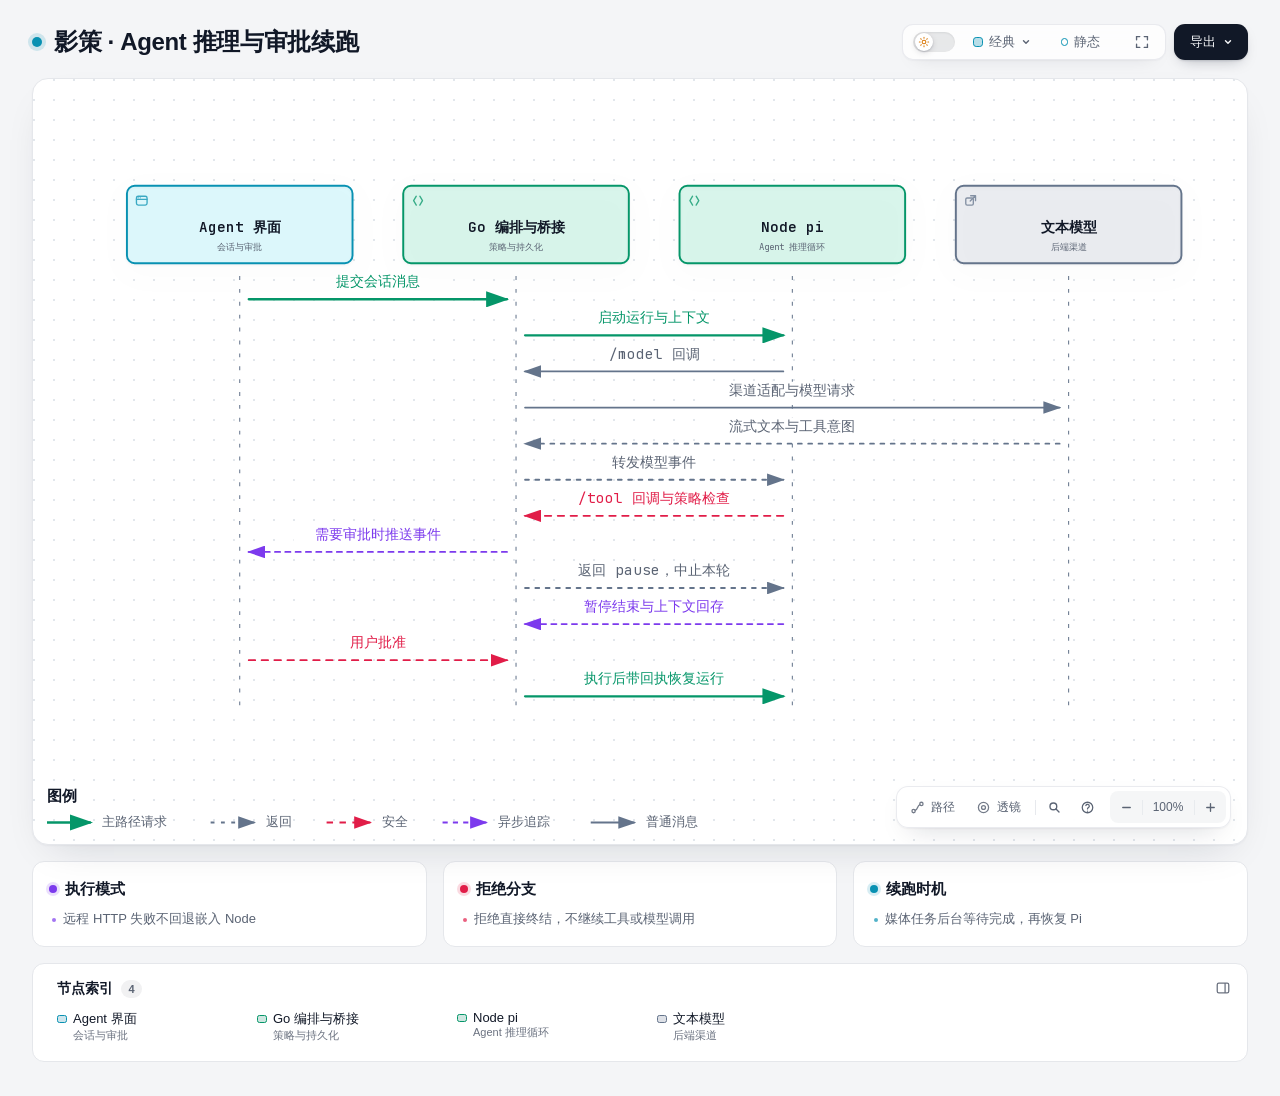
==== commit 8e2fe67b: "feat(platform): 短剧与高可用架构 - 新增角色人脸参考、参考图恢复及多实例高可用与性能优化" ====
--- a/docs/architecture/diagrams/agent.html
+++ b/docs/architecture/diagrams/agent.html
@@ -3,7 +3,8 @@
 <head>
   <meta charset="UTF-8">
   <meta name="viewport" content="width=device-width, initial-scale=1.0">
-  <meta name="generator" content="archify 2.17.0-dev.1">
+  <meta name="generator" content="archify 3.2.0">
+  <meta name="archify-reader-contract" content="declared-wide-v1">
   <title>影策 · Agent 推理与审批续跑</title>
   <script>
     // Resolve the theme before first paint so light-preference users don't
@@ -173,6 +174,7 @@
     [data-theme="dark"] {
       --bg: #020617;
       --grid: #1e293b;
+      --canvas-dot: rgba(148, 163, 184, 0.16);
       --text: #ffffff;
       --text-muted: #94a3b8;
       --text-dim: #475569;
@@ -184,7 +186,7 @@
       --lane-fill: rgba(15, 23, 42, 0.22);
       --lane-stroke: #334155;
 
-      --arrow: #64748b;
+      --arrow: #94a3b8;
       --arrow-emphasis: #34d399;
 
       /* Opaque mask color used behind semi-transparent component fills
@@ -214,37 +216,38 @@
     }
 
     [data-theme="light"] {
-      --bg: #f8fafc;
-      --grid: #e2e8f0;
-      --text: #0f172a;
-      --text-muted: #64748b;
-      --text-dim: #94a3b8;
-      --text-faint: #64748b;
+      --bg: #f4f5f7;
+      --grid: #e9edf2;
+      --canvas-dot: #e2e7ec;
+      --text: #111827;
+      --text-muted: #5b6474;
+      --text-dim: #9aa3b2;
+      --text-faint: #6b7280;
 
       --panel: #ffffff;
-      --panel-border: #e2e8f0;
+      --panel-border: #e5e7eb;
       --lane-fill: rgba(248, 250, 252, 0.65);
       --lane-stroke: #cbd5e1;
 
-      --arrow: #94a3b8;
+      --arrow: #64748b;
       --arrow-emphasis: #059669;
 
       --mask: #ffffff;
 
-      --frontend-fill:    rgba(34, 211, 238, 0.15);
-      --frontend-stroke:  #0891b2;
-      --backend-fill:     rgba(52, 211, 153, 0.18);
-      --backend-stroke:   #059669;
-      --database-fill:    rgba(167, 139, 250, 0.2);
-      --database-stroke:  #7c3aed;
-      --cloud-fill:       rgba(251, 191, 36, 0.18);
-      --cloud-stroke:     #d97706;
-      --security-fill:    rgba(251, 113, 133, 0.15);
-      --security-stroke:  #e11d48;
-      --messagebus-fill:  rgba(251, 146, 60, 0.15);
-      --messagebus-stroke:#ea580c;
-      --external-fill:    rgba(148, 163, 184, 0.18);
-      --external-stroke:  #64748b;
+      --frontend-fill: rgba(34, 211, 238, 0.15);
+      --frontend-stroke: #0891b2;
+      --backend-fill: rgba(52, 211, 153, 0.18);
+      --backend-stroke: #059669;
+      --database-fill: rgba(167, 139, 250, 0.2);
+      --database-stroke: #7c3aed;
+      --cloud-fill: rgba(251, 191, 36, 0.18);
+      --cloud-stroke: #d97706;
+      --security-fill: rgba(251, 113, 133, 0.15);
+      --security-stroke: #e11d48;
+      --messagebus-fill: rgba(251, 146, 60, 0.15);
+      --messagebus-stroke: #ea580c;
+      --external-fill: rgba(148, 163, 184, 0.18);
+      --external-stroke: #64748b;
 
       --toolbar-bg:       rgba(255, 255, 255, 0.92);
       --toolbar-border:   #cbd5e1;
@@ -477,12 +480,15 @@
     * { margin: 0; padding: 0; box-sizing: border-box; }
 
     body {
-      font-family: 'JetBrains Mono', ui-monospace, SFMono-Regular, Menlo, Consolas, 'DejaVu Sans Mono', 'Liberation Mono', 'Noto Sans Mono CJK SC', 'PingFang SC', 'Hiragino Sans GB', 'Microsoft YaHei', monospace;
+      --archify-page-top: 2rem;
+      font-family: -apple-system, BlinkMacSystemFont, 'Segoe UI', 'PingFang SC', 'Hiragino Sans GB', 'Microsoft YaHei', 'Noto Sans CJK SC', 'Noto Sans', Roboto, 'Helvetica Neue', Arial, sans-serif;
+      -webkit-font-smoothing: antialiased;
       background: var(--bg);
       min-height: 100vh;
-      padding: 2rem;
+      padding: var(--archify-page-top) 2rem 2rem;
       color: var(--text);
-      transition: background 0.2s ease, color 0.2s ease;
+      /* Theme surfaces change together; animating the page background leaves it
+         visibly out of sync with the SVG and panel for the first 200ms. */
     }
 
     html[data-preset="signal-flow"] body {
@@ -530,7 +536,7 @@
     html[data-embed="true"] .semantic-lens,
     html[data-embed="true"] .diagram-guide,
     html[data-embed="true"] .node-finder,
-    html[data-embed="true"] .guided-views { display: none !important; }
+    html[data-embed="true"] .node-outline { display: none !important; }
     html[data-embed="true"] .container { max-width: none; }
     html[data-embed="true"] .diagram-container {
       padding: 0.5rem;
@@ -540,142 +546,11 @@
     }
     html[data-embed="true"] .diagram-container svg { min-width: 0; }
 
-    /* Share Chapter Cue lives in the HTML viewer layer, not inside the SVG.
-       It gives one-shot embeds a title, authored note, truthful stop order,
-       and lifecycle state while canonical diagram geometry stays untouched. */
-    .share-chapter-cue { display: none; }
-    html[data-embed="true"][data-share-playback="true"] .share-chapter-cue:not([hidden]),
-    html[data-embed="true"][data-share-moment="true"] .share-chapter-cue:not([hidden]) {
-      position: absolute;
-      z-index: 18;
-      top: 0.85rem;
-      left: 50%;
-      display: grid;
-      grid-template-columns: auto minmax(9rem, 13.5rem) minmax(0, 1fr);
-      align-items: center;
-      gap: 0.45rem 0.85rem;
-      width: min(52rem, calc(100% - 1.5rem));
-      min-height: 3.35rem;
-      padding: 0.55rem 0.75rem 0.65rem;
-      overflow: hidden;
-      border: 1px solid color-mix(in srgb, var(--frontend-stroke) 42%, var(--toolbar-border));
-      border-radius: 0.75rem;
-      background:
-        linear-gradient(115deg, color-mix(in srgb, var(--frontend-fill) 52%, transparent), transparent 45%),
-        color-mix(in srgb, var(--toolbar-menu-bg) 92%, transparent);
-      color: var(--toolbar-text);
-      box-shadow: 0 14px 42px rgba(0, 0, 0, 0.3), inset 0 1px 0 rgba(255, 255, 255, 0.045);
-      backdrop-filter: blur(16px);
-      pointer-events: none;
-      animation: archify-share-cue-enter 280ms cubic-bezier(0.22, 1, 0.36, 1) both;
-    }
-    html[data-preset="blueprint"] .share-chapter-cue {
-      border-radius: 0.2rem;
-      background:
-        linear-gradient(90deg, color-mix(in srgb, var(--frontend-fill) 46%, transparent), transparent 36%),
-        var(--toolbar-menu-bg);
-      box-shadow: 0 10px 28px rgba(0, 0, 0, 0.2);
-      backdrop-filter: none;
-    }
-    html[data-preset="editorial"] .share-chapter-cue {
-      border-color: var(--panel-border);
-      background:
-        linear-gradient(90deg, color-mix(in srgb, var(--security-fill) 58%, transparent), transparent 42%),
-        var(--toolbar-menu-bg);
-      box-shadow: 0 10px 30px color-mix(in srgb, #000 18%, transparent);
-      backdrop-filter: none;
-    }
-    html[data-preset="editorial"] .share-chapter-state { color: var(--arrow-emphasis); }
-    html[data-preset="editorial"] .share-chapter-state::before {
-      border-radius: 0;
-      box-shadow: none;
-      transform: rotate(45deg) scale(0.8);
-    }
-    .share-chapter-index {
-      display: grid;
-      gap: 0.12rem;
-      min-width: 5rem;
-      padding-right: 0.75rem;
-      border-right: 1px solid var(--toolbar-border);
-    }
-    .share-chapter-state {
-      display: inline-flex;
-      align-items: center;
-      gap: 0.36rem;
-      color: var(--frontend-stroke);
-      font-size: 0.5rem;
-      font-weight: 800;
-      letter-spacing: 0.14em;
-      text-transform: uppercase;
-    }
-    .share-chapter-state::before {
-      width: 0.38rem;
-      height: 0.38rem;
-      border-radius: 50%;
-      background: currentColor;
-      box-shadow: 0 0 10px currentColor;
-      content: '';
-    }
-    .share-chapter-cue[data-state="playing"] .share-chapter-state::before {
-      animation: archify-share-cue-pulse 1.15s ease-in-out infinite;
-    }
-    .share-chapter-count {
-      color: var(--text-faint);
-      font-size: 0.5rem;
-      font-weight: 700;
-      letter-spacing: 0.08em;
-      text-transform: uppercase;
-    }
-    .share-chapter-copy { min-width: 0; }
-    .share-chapter-copy strong,
-    .share-chapter-copy small,
-    .share-chapter-route {
-      display: block;
-      overflow: hidden;
-      text-overflow: ellipsis;
-      white-space: nowrap;
-    }
-    .share-chapter-copy strong {
-      color: var(--toolbar-text);
-      font-size: 0.6875rem;
-      line-height: 1.35;
-    }
-    .share-chapter-copy small {
-      margin-top: 0.08rem;
-      color: var(--text-muted);
-      font-size: 0.5rem;
-      line-height: 1.35;
-    }
-    .share-chapter-route {
-      color: color-mix(in srgb, var(--frontend-stroke) 76%, var(--text-muted));
-      font-size: 0.5625rem;
-      font-weight: 650;
-      letter-spacing: 0.015em;
-      text-align: right;
-    }
-    .share-chapter-progress {
-      position: absolute;
-      right: 0;
-      bottom: 0;
-      left: 0;
-      height: 2px;
-      overflow: hidden;
-      background: color-mix(in srgb, var(--toolbar-border) 72%, transparent);
-    }
-    .share-chapter-progress span {
-      display: block;
-      width: 100%;
-      height: 100%;
-      background: linear-gradient(90deg, var(--frontend-stroke), var(--database-stroke));
-      box-shadow: 0 0 12px var(--frontend-stroke);
-      transform: scaleX(0);
-      transform-origin: left center;
-    }
-
     /* Presentation Stage is a viewer-only layer: it gives the live diagram
        the viewport while keeping guided views, theme, focus, and exports real.
        Embed mode wins when both query parameters are present. */
     html[data-present="true"]:not([data-embed="true"]) body {
+      --archify-page-top: 1rem;
       height: 100dvh;
       min-height: 0;
       padding: 1rem;
@@ -701,10 +576,7 @@
       text-overflow: ellipsis;
       white-space: nowrap;
     }
-    html[data-present="true"]:not([data-embed="true"]) .guided-views {
-      flex: none;
-      margin-bottom: 0;
-    }
+
     html[data-present="true"]:not([data-embed="true"]) .diagram-container {
       display: flex;
       flex: 1 1 auto;
@@ -727,14 +599,34 @@
       color: var(--frontend-stroke);
     }
 
-    /* The reader owns only the outer scale. Wide diagrams keep one authored
-       SVG/viewBox while the runtime chooses a desktop width from the actual
-       vertical budget. This avoids device-specific files and breakpoint
-       jumps between a laptop and a tall monitor. */
+    /* The reader owns only the outer scale. Compact automatic sequences fit at
+       their authored text size or larger. Long sequences and waterfall rows
+       favor reading width and page scroll; other diagrams keep height fitting.
+       Small automatic canvases retain a modest scale inside a usable shell.
+       Every strategy preserves the authored SVG/viewBox and semantic geometry. */
     .container {
       width: 100%;
       max-width: var(--archify-reader-width, 1440px);
       margin: 0 auto;
+    }
+    html[data-reader-area="true"] .diagram-container {
+      min-height: var(--archify-diagram-min-height);
+      display: flex;
+      align-items: center;
+    }
+    html[data-reader-area="true"] .diagram-container > svg { flex-shrink: 0; }
+    /* The original SVG legend can use the outer corner while the capped or fitted
+       diagram stays centered. The container still clips all outer paint. */
+    .diagram-container:has([data-reader-legend-corner]) > svg { overflow: visible; }
+    .diagram-container [data-reader-legend-corner] {
+      transform-origin: 0 0;
+      transform-box: view-box;
+      transform: var(--archify-reader-legend-transform);
+    }
+    html[data-reader-narrow="true"]:not([data-present="true"]) .diagram-container > svg {
+      min-width: 0;
+      max-width: var(--archify-diagram-max-width);
+      margin-inline: auto;
     }
     @media (min-width: 768px) and (max-height: 920px) {
       .header { margin-bottom: 1rem; }
@@ -752,15 +644,18 @@
     .header-row {
       display: flex;
       align-items: center;
-      gap: 1rem;
-      margin-bottom: 0.5rem;
+      gap: 0.75rem;
+      min-height: 2.75rem;
+      margin-bottom: 0.25rem;
     }
 
     .pulse-dot {
-      width: 12px;
-      height: 12px;
+      flex: none;
+      width: 10px;
+      height: 10px;
       background: var(--frontend-stroke);
       border-radius: 50%;
+      box-shadow: 0 0 0 4px color-mix(in srgb, var(--frontend-stroke) 16%, transparent);
       animation: none;
     }
 
@@ -773,19 +668,22 @@
 
     h1 {
       font-size: 1.5rem;
-      font-weight: 700;
-      letter-spacing: -0.025em;
+      font-weight: 650;
+      line-height: 1.25;
+      letter-spacing: -0.015em;
     }
 
     .subtitle {
       color: var(--text-muted);
       font-size: 0.875rem;
-      margin-left: 1.75rem;
+      line-height: 1.55;
+      margin-left: 1.375rem;
     }
 
     html[data-preset="signal-flow"] .header-row::after {
       content: attr(data-preset-badge-signal-flow);
-      margin-left: auto;
+      flex: none;
+      margin-left: 0.25rem;
       color: var(--frontend-stroke);
       border: 1px solid var(--frontend-stroke);
       border-radius: 999px;
@@ -809,7 +707,8 @@
     }
     html[data-preset="blueprint"] .header-row::after {
       content: attr(data-preset-badge-blueprint);
-      margin-left: auto;
+      flex: none;
+      margin-left: 0.25rem;
       padding: 0.28rem 0.55rem;
       border-top: 1px solid var(--frontend-stroke);
       border-bottom: 1px solid var(--frontend-stroke);
@@ -838,7 +737,8 @@
     }
     html[data-preset="editorial"] .header-row::after {
       content: attr(data-preset-badge-editorial);
-      margin-left: auto;
+      flex: none;
+      margin-left: 0.25rem;
       padding: 0.32rem 0 0.24rem;
       border-bottom: 2px solid var(--arrow-emphasis);
       color: var(--arrow-emphasis);
@@ -855,6 +755,7 @@
       background: var(--panel);
       border-radius: 1rem;
       border: 1px solid var(--panel-border);
+      box-shadow: 0 1px 2px rgba(15, 23, 42, 0.04), 0 16px 40px -20px rgba(15, 23, 42, 0.18);
       padding: 1.5rem;
       padding-bottom: calc(1.5rem + var(--archify-nav-reserve));
       overflow: hidden;
@@ -925,7 +826,7 @@
       pointer-events: none;
     }
     html[data-embed="true"][data-preset="editorial"] .diagram-container::after { display: none; }
-    html[data-motion-capable="true"][data-preset="signal-flow"][data-ambient-motion="running"] .diagram-container::before {
+    html[data-motion-capable="true"][data-preset="signal-flow"][data-ambient-entry="running"] .diagram-container::before {
       content: "";
       position: absolute;
       inset: 0;
@@ -940,6 +841,9 @@
        its authored base instead of freezing mid-cycle. Static artifacts never
        start a decorative pulse or scan. */
     html:not([data-motion-capable="true"]) svg[data-animation="trace"] [data-animate] {
+      animation: none !important;
+    }
+    html:not([data-motion-capable="true"]) svg[data-animation="trace"] [data-graph-role="automatic-crossover"]:has(> [data-animate="edge"]) > [data-graph-role="automatic-crossover-underlay"] {
       animation: none !important;
     }
     html[data-motion="still"] .pulse-dot,
@@ -954,7 +858,12 @@
     html[data-share-playback="true"] .diagram-container::before,
     html[data-document-hidden="true"] .pulse-dot,
     html[data-document-hidden="true"] .diagram-container::before,
-    html[data-document-hidden="true"] svg[data-animation="trace"] [data-animate] {
+    html[data-document-hidden="true"] svg[data-animation="trace"] [data-animate],
+    html[data-motion="still"] svg[data-animation="trace"] [data-graph-role="automatic-crossover"]:has(> [data-animate="edge"]) > [data-graph-role="automatic-crossover-underlay"],
+    html[data-motion-owner] svg[data-animation="trace"] [data-graph-role="automatic-crossover"]:has(> [data-animate="edge"]) > [data-graph-role="automatic-crossover-underlay"],
+    html[data-embed="true"] svg[data-animation="trace"] [data-graph-role="automatic-crossover"]:has(> [data-animate="edge"]) > [data-graph-role="automatic-crossover-underlay"],
+    html[data-share-playback="true"] svg[data-animation="trace"] [data-graph-role="automatic-crossover"]:has(> [data-animate="edge"]) > [data-graph-role="automatic-crossover-underlay"],
+    html[data-document-hidden="true"] svg[data-animation="trace"] [data-graph-role="automatic-crossover"]:has(> [data-animate="edge"]) > [data-graph-role="automatic-crossover-underlay"] {
       animation: none !important;
     }
     html[data-motion="still"] .diagram-container::before,
@@ -963,43 +872,21 @@
     html[data-share-playback="true"] .diagram-container::before {
       opacity: 0;
     }
-    html[data-motion="still"] .guided-view-progress span,
-    html[data-motion="still"] .guided-story-caption,
-    html[data-motion="still"] .story-trail-flow,
     html[data-motion="still"] .intent-trace-flow,
     html[data-motion="still"] .route-probe-flow,
     html[data-motion="still"] .route-journey-flow,
     html[data-motion="still"] .semantic-lens-flow,
     html[data-motion="still"] .diagram-guide,
-    html[data-motion="still"] [data-story-step],
     html[data-motion="still"] .overview-map-live,
-    html[data-motion="still"] .guided-view-stop,
-    html[data-motion="still"] .share-chapter-cue,
-    html[data-motion="still"] .share-chapter-state::before,
-    html[data-motion="still"] .share-chapter-progress span,
-    html[data-document-hidden="true"] .guided-view-progress span,
-    html[data-document-hidden="true"] .story-trail-flow,
     html[data-document-hidden="true"] .intent-trace-flow,
     html[data-document-hidden="true"] .route-probe-flow,
     html[data-document-hidden="true"] .route-journey-flow,
     html[data-document-hidden="true"] .semantic-lens-flow,
     html[data-document-hidden="true"] .diagram-guide,
-    html[data-document-hidden="true"] [data-story-step],
-    html[data-document-hidden="true"] .overview-map-live,
-    html[data-document-hidden="true"] .guided-view-stop,
-    html[data-document-hidden="true"] .share-chapter-cue,
-    html[data-document-hidden="true"] .share-chapter-state::before,
-    html[data-document-hidden="true"] .share-chapter-progress span {
+    html[data-document-hidden="true"] .overview-map-live {
       animation: none !important;
     }
-    html[data-motion="still"] .guided-view-progress span {
-      transform: scaleX(1) !important;
-    }
-    html[data-motion="still"] svg[data-story-playing="true"] .story-trail-flow {
-      stroke-dasharray: none;
-      stroke-dashoffset: 0;
-      opacity: 0.55;
-    }
+
     html[data-motion="still"] .intent-trace-flow,
     html[data-motion="still"] .route-probe-flow {
       stroke-dasharray: none;
@@ -1008,12 +895,8 @@
     }
     html[data-motion="still"] .route-journey-overlay,
     html[data-document-hidden="true"] .route-journey-overlay { display: none !important; }
-    html[data-motion="still"] .relationship-pulse-overlay,
-    html[data-motion="still"] .story-carrier-overlay,
-    html[data-document-hidden="true"] .story-carrier-overlay { display: none !important; }
-    html[data-motion="still"] .chapter-handoff-overlay { display: none !important; }
-    html[data-motion="still"] .chapter-handoff-anchor { animation: none !important; }
-    html[data-motion="still"] .guided-view-chapter,
+    html[data-motion="still"] .relationship-pulse-overlay { display: none !important; }
+
     html[data-motion="still"] svg [data-node-id],
     html[data-motion="still"] svg [data-edge-from],
     html[data-motion="still"] svg [data-detail],
@@ -1024,6 +907,7 @@
     }
 
     svg {
+      font-family: 'JetBrains Mono', ui-monospace, SFMono-Regular, Menlo, Consolas, 'DejaVu Sans Mono', 'Liberation Mono', 'Noto Sans Mono CJK SC', 'PingFang SC', 'Hiragino Sans GB', 'Microsoft YaHei', monospace;
       width: 100%;
       min-width: min(900px, 100%);
       display: block;
@@ -1044,23 +928,23 @@
       right: 1rem;
       bottom: 1rem;
       z-index: 12;
+      translate: 0 calc(-1 * var(--archify-dock-lift, 0px));
       display: inline-flex;
       align-items: center;
       max-width: calc(100% - 2rem);
-      padding: 0.15rem;
-      gap: 0;
+      padding: 0.25rem;
+      gap: 0.0625rem;
       overflow-x: auto;
-      border: 1px solid color-mix(in srgb, var(--toolbar-border) 48%, transparent);
-      border-radius: 0.58rem;
-      background: color-mix(in srgb, var(--toolbar-bg) 82%, transparent);
-      box-shadow: 0 5px 14px rgba(0, 0, 0, 0.07);
-      backdrop-filter: blur(10px);
+      border: 1px solid color-mix(in srgb, var(--panel-border) 80%, transparent);
+      border-radius: 0.75rem;
+      background: color-mix(in srgb, var(--panel) 84%, transparent);
+      box-shadow: 0 1px 2px rgba(15, 23, 42, 0.05), 0 10px 28px -14px rgba(15, 23, 42, 0.28);
+      backdrop-filter: blur(14px) saturate(1.2);
       scrollbar-width: none;
     }
     .diagram-nav::-webkit-scrollbar { display: none; }
     .diagram-nav button,
-    .focus-chip button,
-    .guided-views button {
+    .focus-chip button {
       border: 0;
       background: transparent;
       color: var(--toolbar-text);
@@ -1070,56 +954,62 @@
     .diagram-nav button {
       min-width: 2rem;
       height: 2rem;
-      padding: 0 0.35rem;
-      border-radius: 0.35rem;
-      color: color-mix(in srgb, var(--toolbar-text) 68%, transparent);
-      font-size: 0.56rem;
-      font-weight: 600;
-      letter-spacing: 0.02em;
+      padding: 0 0.4rem;
+      border-radius: 0.5rem;
+      color: var(--text-muted);
+      font-size: 0.75rem;
+      font-weight: 500;
+      letter-spacing: 0;
       transition: background 0.15s, color 0.15s;
+    }
+    .diagram-nav button:hover,
+    .diagram-nav button:focus-visible {
+      color: var(--text);
+      background: color-mix(in srgb, var(--text) 6%, transparent);
     }
     .diagram-nav button:hover,
     .diagram-nav button:focus-visible,
     .focus-chip button:hover,
-    .focus-chip button:focus-visible,
-    .guided-views button:hover,
-    .guided-views button:focus-visible { background: var(--toolbar-hover); }
+    .focus-chip button:focus-visible { background: var(--toolbar-hover); }
     .diagram-nav button:focus-visible,
-    .focus-chip button:focus-visible,
-    .guided-views button:focus-visible {
+    .focus-chip button:focus-visible {
       outline: 2px solid var(--frontend-stroke);
       outline-offset: 1px;
     }
     .diagram-nav button:disabled { opacity: 0.38; cursor: default; }
+    /* The Guide stays on the ? shortcut; Map only earns dock space once the
+       reader has zoomed past the full diagram (or opened it from the keyboard). */
+    .diagram-nav button[hidden] { display: none; }
+    .diagram-container:not(.is-pannable) #btn-overview-map:not([data-radar-requested]):not(:focus) { display: none; }
     .diagram-nav button:disabled:hover { background: transparent; }
     .diagram-nav #btn-route-probe,
     .diagram-nav #btn-overview-map,
     .diagram-nav #btn-semantic-lens {
       min-width: auto;
-      padding-inline: 0.5rem;
-      color: color-mix(in srgb, var(--toolbar-text) 86%, transparent);
-      font-weight: 650;
+      padding-inline: 0.6rem;
+      color: var(--text-muted);
+      font-weight: 500;
     }
     .diagram-nav #btn-node-finder,
     .diagram-nav [data-view="out"] {
       position: relative;
-      margin-left: 0.25rem;
+      margin-left: 0.375rem;
     }
     .diagram-nav #btn-node-finder::before,
     .diagram-nav [data-view="out"]::before {
       position: absolute;
-      top: 0.4rem;
-      bottom: 0.4rem;
-      left: -0.13rem;
+      top: 0.55rem;
+      bottom: 0.55rem;
+      left: -0.19rem;
       width: 1px;
-      background: color-mix(in srgb, var(--toolbar-border) 62%, transparent);
+      background: color-mix(in srgb, var(--panel-border) 90%, transparent);
       content: "";
       pointer-events: none;
     }
     .diagram-nav-icon {
       display: block;
-      width: 0.72rem;
-      height: 0.72rem;
+      width: 0.95rem;
+      height: 0.95rem;
       margin: auto;
       background: currentColor;
       -webkit-mask-position: center;
@@ -1164,11 +1054,68 @@
       letter-spacing: 0.07em;
     }
     .diagram-nav-percent {
-      color: color-mix(in srgb, var(--toolbar-text) 84%, transparent);
-      font-size: 0.55rem;
-      font-weight: 650;
+      color: var(--text-muted);
+      font-size: 0.75rem;
+      font-weight: 500;
+      font-variant-numeric: tabular-nums;
       line-height: 1;
     }
+    /* Mode buttons carry a small glyph so the dock reads as one icon language. */
+    .diagram-nav #btn-route-probe,
+    .diagram-nav #btn-overview-map,
+    .diagram-nav #btn-semantic-lens {
+      display: inline-flex;
+      align-items: center;
+      gap: 0.375rem;
+      padding-inline: 0.55rem 0.65rem;
+    }
+    .diagram-nav #btn-route-probe::before,
+    .diagram-nav #btn-overview-map::before,
+    .diagram-nav #btn-semantic-lens::before {
+      flex: none;
+      width: 0.95rem;
+      height: 0.95rem;
+      background: currentColor;
+      content: "";
+      opacity: 0.85;
+      -webkit-mask: var(--nav-glyph) center / contain no-repeat;
+      mask: var(--nav-glyph) center / contain no-repeat;
+    }
+    .diagram-nav #btn-route-probe { --nav-glyph: url("data:image/svg+xml,%3Csvg xmlns='http://www.w3.org/2000/svg' viewBox='0 0 20 20'%3E%3Cg fill='none' stroke='black' stroke-width='1.7' stroke-linecap='round'%3E%3Ccircle cx='4.8' cy='14.8' r='2.2'/%3E%3Ccircle cx='15.2' cy='5.2' r='2.2'/%3E%3Cpath d='M6.9 13.9c3.8-1.4 2.6-6.3 6.2-7.8'/%3E%3C/g%3E%3C/svg%3E"); }
+    .diagram-nav #btn-overview-map { --nav-glyph: url("data:image/svg+xml,%3Csvg xmlns='http://www.w3.org/2000/svg' viewBox='0 0 20 20'%3E%3Cg fill='none' stroke='black' stroke-width='1.7' stroke-linejoin='round'%3E%3Cpath d='M2.8 5.4 7.4 3.5l5.2 2 4.6-1.9v11l-4.6 1.9-5.2-2-4.6 1.9z'/%3E%3Cpath d='M7.4 3.5v11M12.6 5.5v11'/%3E%3C/g%3E%3C/svg%3E"); }
+    .diagram-nav #btn-semantic-lens { --nav-glyph: url("data:image/svg+xml,%3Csvg xmlns='http://www.w3.org/2000/svg' viewBox='0 0 20 20'%3E%3Cg fill='none' stroke='black' stroke-width='1.7'%3E%3Ccircle cx='10' cy='10' r='6.8'/%3E%3Ccircle cx='10' cy='10' r='2.6'/%3E%3C/g%3E%3C/svg%3E"); }
+    /* Zoom out / level / zoom in join into one stepper well. */
+    .diagram-nav [data-view="out"],
+    .diagram-nav [data-view="reset"],
+    .diagram-nav [data-view="in"] {
+      position: relative;
+      border-radius: 0;
+      background: color-mix(in srgb, var(--panel-border) 38%, transparent);
+    }
+    .diagram-nav [data-view="out"] { margin-left: 0.375rem; border-radius: 0.5rem 0 0 0.5rem; }
+    .diagram-nav [data-view="out"]::before { display: none; }
+    .diagram-nav [data-view="reset"],
+    .diagram-nav [data-view="in"] { margin-left: -0.0625rem; }
+    .diagram-nav [data-view="in"] { border-radius: 0 0.5rem 0.5rem 0; }
+    .diagram-nav [data-view="reset"]::after,
+    .diagram-nav [data-view="in"]::after {
+      position: absolute;
+      top: 0.55rem;
+      bottom: 0.55rem;
+      left: 0;
+      width: 1px;
+      background: color-mix(in srgb, var(--panel-border) 75%, transparent);
+      content: "";
+      pointer-events: none;
+    }
+    .diagram-nav [data-view="out"]:hover,
+    .diagram-nav [data-view="reset"]:hover,
+    .diagram-nav [data-view="in"]:hover { background: color-mix(in srgb, var(--panel-border) 60%, transparent); }
+    .diagram-nav [data-view="out"]:disabled,
+    .diagram-nav [data-view="in"]:disabled { opacity: 1; color: color-mix(in srgb, var(--text-muted) 40%, transparent); }
+    .diagram-nav [data-view="out"]:disabled:hover,
+    .diagram-nav [data-view="in"]:disabled:hover { background: color-mix(in srgb, var(--panel-border) 38%, transparent); }
+    .diagram-nav [data-view="reset"] { min-width: 3.25rem; }
     .diagram-container[data-camera-indicator="true"] .diagram-nav-detail,
     .diagram-container[data-camera-indicator="true"] .diagram-nav-percent { color: var(--frontend-stroke); }
     .diagram-nav #btn-diagram-guide[aria-expanded="true"] {
@@ -1392,7 +1339,7 @@
     }
     .diagram-nav #btn-overview-map[aria-expanded="true"] {
       color: var(--frontend-stroke);
-      background: var(--toolbar-hover);
+      background: color-mix(in srgb, var(--frontend-stroke) 11%, transparent);
     }
     .overview-map-feedback {
       position: absolute;
@@ -1414,12 +1361,12 @@
     .focus-chip[data-radar-yielded="true"] { display: none !important; }
     .diagram-nav #btn-route-probe[aria-pressed="true"] {
       color: var(--backend-stroke);
-      background: var(--toolbar-hover);
+      background: color-mix(in srgb, var(--backend-stroke) 11%, transparent);
     }
     .diagram-nav #btn-semantic-lens[aria-expanded="true"],
     .diagram-nav #btn-semantic-lens[aria-pressed="true"] {
       color: var(--database-stroke);
-      background: var(--toolbar-hover);
+      background: color-mix(in srgb, var(--database-stroke) 11%, transparent);
     }
 
     /* Semantic Lens turns the compiled node-kind palette into an analytical
@@ -1616,9 +1563,13 @@
       color: var(--toolbar-text);
       box-shadow: 0 18px 48px rgba(0, 0, 0, 0.3);
       backdrop-filter: blur(16px);
-      font-size: 0.625rem;
+      font-size: 0.75rem;
     }
     .route-probe[hidden] { display: none; }
+    /* Picking needs one line of guidance, not a wide empty card; the panel
+       widens only when there is a traced route to show. */
+    .route-probe:not([data-state="result"]) { width: min(22rem, calc(100% - 2rem)); min-width: 0; }
+    .route-probe-path:has(> .route-probe-placeholder:only-child) { display: none; }
     .route-probe[data-route-dock="top"] {
       top: 1rem;
       bottom: auto;
@@ -1629,25 +1580,25 @@
       grid-template-columns: minmax(0, 1fr) auto;
       align-items: start;
       gap: 0.65rem;
-      padding: 0.52rem 0.58rem 0.44rem;
+      padding: 0.625rem 0.75rem 0.5rem;
       border-bottom: 1px solid color-mix(in srgb, var(--toolbar-border) 80%, transparent);
     }
     .route-probe-copy { min-width: 0; }
     .route-probe-eyebrow {
       display: block;
       color: var(--backend-stroke);
-      font-size: 0.48rem;
-      font-weight: 800;
-      letter-spacing: 0.15em;
-      text-transform: uppercase;
+      font-size: 0.6875rem;
+      font-weight: 600;
+      letter-spacing: 0.02em;
     }
     .route-probe-title {
       display: block;
       margin-top: 0.14rem;
       overflow: hidden;
       color: var(--toolbar-text);
-      font-size: 0.72rem;
-      line-height: 1.25;
+      font-size: 0.875rem;
+      font-weight: 600;
+      line-height: 1.3;
       white-space: nowrap;
       text-overflow: ellipsis;
     }
@@ -1728,16 +1679,15 @@
     }
     .route-probe-placeholder {
       color: var(--text-faint);
-      font-size: 0.56rem;
-      letter-spacing: 0.03em;
+      font-size: 0.75rem;
     }
     .route-probe-status {
       display: block;
       min-height: 1.45rem;
-      padding: 0.08rem 0.58rem 0.44rem;
-      color: var(--text-faint);
-      font-size: 0.52rem;
-      line-height: 1.35;
+      padding: 0.5rem 0.75rem 0.625rem;
+      color: var(--text-muted, var(--text-faint));
+      font-size: 0.75rem;
+      line-height: 1.45;
     }
     .route-journey-controls {
       display: grid;
@@ -1795,13 +1745,39 @@
       font-size: 0.625rem;
     }
     .relationship-lens-head {
+      position: relative;
       display: grid;
       grid-template-columns: minmax(0, 1fr) auto;
       align-items: start;
       gap: 0.75rem;
-      padding: 0.7rem 0.75rem 0.65rem;
+      padding: 0.9rem 0.75rem 0.65rem;
       border-bottom: 1px solid var(--toolbar-border);
       background: linear-gradient(120deg, color-mix(in srgb, var(--frontend-fill) 34%, transparent), transparent 72%);
+    }
+    .relationship-lens-drag-handle {
+      position: absolute;
+      top: 0.12rem;
+      left: 50%;
+      width: 2.5rem;
+      height: 0.78rem;
+      padding: 0 !important;
+      transform: translateX(-50%);
+      color: var(--text-faint) !important;
+      cursor: grab;
+      touch-action: none;
+      user-select: none;
+    }
+    .relationship-lens-drag-handle::before {
+      content: "";
+      display: block;
+      width: 1.25rem;
+      margin: auto;
+      border-top: 2px dotted currentColor;
+      opacity: 0.72;
+    }
+    .focus-chip[data-panel-dragging="true"] .relationship-lens-drag-handle { cursor: grabbing; }
+    @media (hover: none), (pointer: coarse) {
+      .relationship-lens-drag-handle { display: none; }
     }
     .relationship-lens-copy { min-width: 0; }
     .relationship-lens-actions {
@@ -2228,7 +2204,7 @@
     .diagram-guide-action[data-guide-action="route"] { --guide-accent: var(--backend-stroke); }
     .diagram-guide-action[data-guide-action="map"] { --guide-accent: var(--database-stroke); }
     .diagram-guide-action[data-guide-action="lens"] { --guide-accent: var(--messagebus-stroke); }
-    .diagram-guide-action[data-guide-action="story"] { --guide-accent: var(--security-stroke); }
+
     .diagram-guide-action[data-guide-action="present"] {
       --guide-accent: var(--cloud-stroke);
     }
@@ -2312,6 +2288,41 @@
       font-size: 0.5rem;
     }
     .diagram-guide-feedback:empty { display: none; }
+    .diagram-guide-credit {
+      display: flex;
+      align-items: center;
+      justify-content: space-between;
+      gap: 0.6rem;
+      padding: 0.46rem 0.9rem 0.56rem;
+      border-top: 1px solid color-mix(in srgb, var(--toolbar-border) 74%, transparent);
+      color: var(--text-faint);
+      font-size: 0.5rem;
+      letter-spacing: 0.02em;
+      text-decoration: none;
+    }
+    .diagram-guide-credit-link {
+      display: inline-flex;
+      align-items: center;
+      gap: 0.28rem;
+      flex: none;
+      opacity: 0.72;
+      transition: opacity 120ms ease, color 120ms ease;
+    }
+    .diagram-guide-star {
+      width: 0.62rem;
+      height: 0.62rem;
+      background: currentColor;
+      -webkit-mask: url("data:image/svg+xml,%3Csvg xmlns='http://www.w3.org/2000/svg' viewBox='0 0 16 16'%3E%3Cpath d='M8 1.6l1.9 3.9 4.3.6-3.1 3 .7 4.3L8 11.4l-3.8 2 .7-4.3-3.1-3 4.3-.6z' fill='none' stroke='black' stroke-width='1.3' stroke-linejoin='round'/%3E%3C/svg%3E") center / contain no-repeat;
+      mask: url("data:image/svg+xml,%3Csvg xmlns='http://www.w3.org/2000/svg' viewBox='0 0 16 16'%3E%3Cpath d='M8 1.6l1.9 3.9 4.3.6-3.1 3 .7 4.3L8 11.4l-3.8 2 .7-4.3-3.1-3 4.3-.6z' fill='none' stroke='black' stroke-width='1.3' stroke-linejoin='round'/%3E%3C/svg%3E") center / contain no-repeat;
+    }
+    .diagram-guide-credit:hover .diagram-guide-star,
+    .diagram-guide-credit:focus-visible .diagram-guide-star {
+      -webkit-mask-image: url("data:image/svg+xml,%3Csvg xmlns='http://www.w3.org/2000/svg' viewBox='0 0 16 16'%3E%3Cpath d='M8 1.6l1.9 3.9 4.3.6-3.1 3 .7 4.3L8 11.4l-3.8 2 .7-4.3-3.1-3 4.3-.6z' stroke='black' stroke-width='1.3' stroke-linejoin='round'/%3E%3C/svg%3E");
+      mask-image: url("data:image/svg+xml,%3Csvg xmlns='http://www.w3.org/2000/svg' viewBox='0 0 16 16'%3E%3Cpath d='M8 1.6l1.9 3.9 4.3.6-3.1 3 .7 4.3L8 11.4l-3.8 2 .7-4.3-3.1-3 4.3-.6z' stroke='black' stroke-width='1.3' stroke-linejoin='round'/%3E%3C/svg%3E");
+    }
+    .diagram-guide-credit:hover .diagram-guide-credit-link,
+    .diagram-guide-credit:focus-visible .diagram-guide-credit-link { opacity: 1; color: var(--cloud-stroke); }
+    .diagram-guide-credit:focus-visible { outline: 2px solid var(--cloud-stroke); outline-offset: -2px; }
     @keyframes archify-guide-in {
       from { opacity: 0; transform: translateY(-5px) scale(0.985); }
       to { opacity: 1; transform: translateY(0) scale(1); }
@@ -2382,7 +2393,7 @@
       gap: 0.55rem;
       margin: 0 0.55rem 0.55rem;
       padding: 0 0.7rem;
-      min-height: 2.6rem;
+      min-height: 2.35rem;
       border: 1px solid var(--toolbar-border);
       border-radius: 0.55rem;
       background: color-mix(in srgb, var(--panel) 78%, transparent);
@@ -2392,7 +2403,7 @@
     .node-finder-search > span { color: var(--frontend-stroke); font-size: 0.875rem; }
     .node-finder-search:focus-within {
       border-color: var(--frontend-stroke);
-      box-shadow: 0 0 0 2px color-mix(in srgb, var(--frontend-stroke) 20%, transparent);
+      box-shadow: 0 0 0 2px color-mix(in srgb, var(--frontend-stroke) 14%, transparent);
     }
     .node-finder-input {
       appearance: none;
@@ -2430,6 +2441,21 @@
       background: color-mix(in srgb, var(--panel) 54%, transparent);
       scroll-padding-block: 0.25rem;
       scrollbar-width: thin;
+      scrollbar-color: color-mix(in srgb, var(--panel-border) 90%, transparent) transparent;
+    }
+    /* Slim overlay-style thumb instead of the chunky platform default. */
+    .node-finder-results::-webkit-scrollbar { width: 10px; }
+    .node-finder-results::-webkit-scrollbar-track { background: transparent; }
+    .node-finder-results::-webkit-scrollbar-thumb {
+      background: color-mix(in srgb, var(--panel-border) 85%, transparent);
+      border: 3px solid transparent;
+      border-radius: 999px;
+      background-clip: padding-box;
+    }
+    .node-finder-results::-webkit-scrollbar-thumb:hover {
+      background: color-mix(in srgb, var(--text-muted) 65%, transparent);
+      border: 3px solid transparent;
+      background-clip: padding-box;
     }
     html[data-preset="blueprint"] .node-finder-results { border-radius: 0.18rem; }
     .node-finder-result {
@@ -2437,8 +2463,8 @@
       grid-template-columns: minmax(0, 1fr) auto;
       gap: 0.2rem 0.75rem;
       width: 100%;
-      min-height: 3.25rem;
-      padding: 0.58rem 0.65rem;
+      min-height: 3rem;
+      padding: 0.52rem 0.65rem;
       border: 0;
       border-radius: 0;
       background: transparent;
@@ -2479,6 +2505,8 @@
       font-size: 0.625rem;
       font-style: normal;
     }
+    /* A zero count is absence, not information — let it recede. */
+    .node-finder-result em[data-zero] { color: var(--text-faint); }
     .node-finder[data-context^="route-"] .node-finder-result em {
       padding: 0.1rem 0.3rem;
       border: 1px solid color-mix(in srgb, currentColor 52%, transparent);
@@ -2502,481 +2530,9 @@
       font-size: 0.5625rem;
     }
 
-    .guided-views {
-      display: grid;
-      grid-template-columns: 2.75rem minmax(0, 1fr) 2.75rem auto;
-      align-items: stretch;
-      gap: 0.35rem;
-      min-width: 0;
-      margin: 0 0 0.75rem;
-      padding: 0.35rem;
-      border: 1px solid var(--toolbar-border);
-      border-radius: 0.85rem;
-      background: var(--toolbar-bg);
-      background: linear-gradient(120deg, var(--toolbar-bg), color-mix(in srgb, var(--toolbar-bg) 82%, var(--frontend-fill)));
-      box-shadow: 0 12px 36px rgba(0, 0, 0, 0.16);
-      backdrop-filter: blur(12px);
-    }
-    .guided-views[hidden] { display: none; }
-
-    html[data-preset="blueprint"] .guided-views {
-      border-color: var(--panel-border);
-      border-radius: 0.35rem;
-      background:
-        linear-gradient(90deg, color-mix(in srgb, var(--frontend-fill) 36%, transparent), transparent 24%),
-        var(--toolbar-bg);
-      box-shadow: 0 12px 28px rgba(0, 0, 0, 0.12);
-    }
-    html[data-preset="blueprint"] .guided-views button { border-radius: 0.2rem; }
-    html[data-preset="blueprint"] .guided-view-progress { border-radius: 0; }
-    html[data-preset="blueprint"] .guided-view-progress span { border-radius: 0; }
-    .guided-views button {
-      min-width: 0;
-      padding: 0.45rem 0.6rem;
-      border-radius: 0.55rem;
-      font-size: 0.75rem;
-    }
-    .guided-views > #guided-view-prev,
-    .guided-views > #guided-view-next { min-width: 2.75rem; min-height: 2.75rem; }
-    .guided-views button:disabled { opacity: 0.3; cursor: default; }
-    .guided-view-copy {
-      min-width: 0;
-      padding: 0.2rem 0.5rem;
-      border-left: 1px solid var(--toolbar-border);
-      overflow: hidden;
-    }
-    .guided-view-meta {
-      display: flex;
-      align-items: center;
-      gap: 0.5rem;
-      min-height: 1rem;
-      margin-bottom: 0.12rem;
-      color: var(--frontend-stroke);
-      font-size: 0.5625rem;
-      font-weight: 700;
-      letter-spacing: 0.12em;
-      text-transform: uppercase;
-    }
-    .guided-view-handoff {
-      box-sizing: border-box;
-      height: 1rem;
-      min-width: 0;
-      max-width: 15rem;
-      overflow: hidden;
-      padding: 0 0.38rem;
-      border: 1px solid color-mix(in srgb, var(--frontend-stroke) 46%, transparent);
-      border-radius: 999px;
-      color: var(--toolbar-text);
-      background: color-mix(in srgb, var(--frontend-fill) 44%, transparent);
-      font-size: 0.5rem;
-      line-height: calc(1rem - 2px);
-      letter-spacing: 0.06em;
-      text-overflow: ellipsis;
-      white-space: nowrap;
-    }
-    .guided-view-handoff[hidden] { display: none; }
-    html[data-preset="blueprint"] .guided-view-handoff { border-radius: 0.15rem; }
-    .chapter-handoff-overlay { pointer-events: none; }
-    .chapter-handoff-anchor {
-      fill: color-mix(in srgb, var(--frontend-fill) 10%, transparent);
-      stroke: var(--frontend-stroke);
-      stroke-width: 2;
-      stroke-dasharray: 4 4;
-      vector-effect: non-scaling-stroke;
-      opacity: 0.96;
-      animation: archify-chapter-anchor 0.42s cubic-bezier(0.22, 1, 0.36, 1) both;
-    }
-    svg[data-chapter-handoff] [data-node-id][data-chapter-role="stay"] { opacity: 1; }
-    svg[data-chapter-handoff] [data-node-id][data-chapter-role="enter"] { opacity: 0.78; }
-    svg[data-chapter-handoff] [data-node-id][data-chapter-role="leave"] { opacity: 0.26; }
-    @keyframes archify-chapter-anchor {
-      0% { opacity: 0.35; stroke-dashoffset: 8; }
-      45% { opacity: 1; }
-      100% { opacity: 0.72; stroke-dashoffset: 0; }
-    }
-    .guided-view-progress {
-      width: 3.5rem;
-      height: 2px;
-      overflow: hidden;
-      border-radius: 999px;
-      background: var(--toolbar-border);
-    }
-    .guided-view-progress span {
-      display: block;
-      width: 100%;
-      height: 100%;
-      border-radius: inherit;
-      background: var(--frontend-stroke);
-      transform: scaleX(0);
-      transform-origin: left center;
-    }
-    .guided-view-copy strong,
-    .guided-view-copy small { display: block; overflow: hidden; text-overflow: ellipsis; white-space: nowrap; }
-    .guided-view-copy strong { color: var(--toolbar-text); font-size: 0.75rem; line-height: 1.35; }
-    .guided-view-copy small { margin-top: 0; color: var(--text-muted); font-size: 0.625rem; line-height: 1.35; }
-    .guided-story-caption {
-      display: grid;
-      grid-template-columns: auto minmax(0, 1fr) auto;
-      gap: 0.12rem 0.55rem;
-      align-items: center;
-      min-width: 0;
-      margin-top: 0.18rem;
-      padding: 0.3rem 0.5rem;
-      overflow: hidden;
-      border: 1px solid color-mix(in srgb, var(--frontend-stroke) 32%, var(--toolbar-border));
-      border-radius: 0.58rem;
-      background: color-mix(in srgb, var(--frontend-fill) 26%, transparent);
-      animation: archify-story-caption-in 140ms cubic-bezier(0.22, 1, 0.36, 1) both;
-    }
-    .guided-story-caption[hidden] { display: none; }
-    .guided-story-caption-index {
-      grid-row: 1 / span 2;
-      align-self: stretch;
-      display: inline-grid;
-      min-width: 3.3rem;
-      place-items: center;
-      padding-right: 0.52rem;
-      border-right: 1px solid color-mix(in srgb, var(--frontend-stroke) 28%, var(--toolbar-border));
-      color: var(--frontend-stroke);
-      font-size: 0.5625rem;
-      font-weight: 800;
-      letter-spacing: 0.08em;
-      text-transform: uppercase;
-    }
-    .guided-story-caption strong,
-    .guided-story-caption small {
-      display: block;
-      min-width: 0;
-      overflow: hidden;
-      text-overflow: ellipsis;
-      white-space: nowrap;
-    }
-    .guided-story-caption strong { color: var(--toolbar-text); font-size: 0.6875rem; line-height: 1.3; }
-    .guided-story-caption small { color: var(--text-muted); font-size: 0.5625rem; line-height: 1.35; }
-    .guided-story-caption-next {
-      grid-column: 3;
-      grid-row: 1 / span 2;
-      display: grid;
-      min-width: 6.4rem;
-      max-width: 9.5rem;
-      align-self: stretch;
-      align-content: center;
-      padding-left: 0.58rem;
-      border-left: 1px solid color-mix(in srgb, var(--frontend-stroke) 22%, var(--toolbar-border));
-    }
-    .guided-story-caption-next[hidden] { display: none; }
-    .guided-story-caption-next small {
-      color: color-mix(in srgb, var(--frontend-stroke) 72%, var(--text-muted));
-      font-weight: 800;
-      letter-spacing: 0.09em;
-      text-transform: uppercase;
-    }
-    .guided-story-caption-next strong { color: var(--text-muted); font-weight: 700; }
-    html[data-preset="blueprint"] .guided-story-caption { border-radius: 0.2rem; }
-    .guided-views[data-story-beat] .guided-view-copy > #guided-view-label,
-    .guided-views[data-story-beat] .guided-view-copy > #guided-view-note { display: none; }
-    @keyframes archify-story-caption-in {
-      from { opacity: 0; transform: translateY(3px); }
-      to { opacity: 1; transform: translateY(0); }
-    }
-    .guided-view-trail {
-      display: flex;
-      align-items: center;
-      gap: 0.28rem;
-      min-width: 0;
-      min-height: 1.7rem;
-      margin-top: 0;
-      padding: 0;
-      overflow-x: auto;
-      color: var(--text-faint);
-      overscroll-behavior-x: contain;
-      touch-action: pan-x;
-      scrollbar-width: none;
-      white-space: nowrap;
-    }
-    .guided-view-trail[hidden] { display: none; }
-    .guided-view-trail::-webkit-scrollbar { display: none; }
-    .guided-view-trail .guided-view-stop {
-      appearance: none;
-      box-sizing: border-box;
-      display: inline-flex;
-      flex: 0 0 auto;
-      align-items: center;
-      gap: 0.28rem;
-      min-height: 1.5rem;
-      padding: 0.1rem 0.3rem 0.1rem 0.18rem;
-      border: 1px solid transparent;
-      border-radius: 999px;
-      background: transparent;
-      color: var(--text-muted);
-      cursor: pointer;
-      font-family: inherit;
-      font-size: 0.5625rem;
-      font-weight: 650;
-      letter-spacing: 0.02em;
-      line-height: 1;
-      transition: background 140ms ease, border-color 140ms ease, color 140ms ease, opacity 140ms ease;
-    }
-    .guided-view-stop:hover {
-      border-color: color-mix(in srgb, var(--frontend-stroke) 36%, transparent);
-      background: color-mix(in srgb, var(--frontend-fill) 34%, transparent);
-    }
-    .guided-view-stop:focus-visible {
-      outline: 2px solid var(--frontend-stroke);
-      outline-offset: 1px;
-    }
-    .guided-view-stop:disabled { cursor: wait; }
-    .guided-view-stop::before {
-      display: inline-grid;
-      width: 1rem;
-      height: 1rem;
-      place-items: center;
-      border: 1px solid color-mix(in srgb, var(--frontend-stroke) 54%, var(--toolbar-border));
-      border-radius: 50%;
-      background: color-mix(in srgb, var(--frontend-fill) 58%, var(--toolbar-bg));
-      color: var(--frontend-stroke);
-      content: attr(data-story-number);
-      font-size: 0.5rem;
-      line-height: 1;
-    }
-    .guided-view-stop + .guided-view-stop::after {
-      order: -1;
-      color: color-mix(in srgb, var(--frontend-stroke) 58%, var(--text-faint));
-      content: '\00b7';
-      font-size: 0.65rem;
-    }
-    .guided-view-stop[data-story-link="forward"]::after { content: '\2192'; }
-    .guided-view-stop[data-story-link="reverse"]::after { content: '\2190'; }
-    .guided-view-stop[data-story-link="multiple"]::after { content: '\21c4'; }
-    .guided-view-stop[data-story-beat-state="pending"] { opacity: 0.38; }
-    .guided-view-stop[data-story-beat-state="next"] {
-      border-style: dashed;
-      border-color: color-mix(in srgb, var(--frontend-stroke) 42%, var(--toolbar-border));
-      color: color-mix(in srgb, var(--toolbar-text) 68%, var(--text-muted));
-      opacity: 0.58;
-    }
-    .guided-view-stop[data-story-beat-state="past"] { color: var(--text-muted); opacity: 0.76; }
-    .guided-view-stop[data-story-beat-state="active"] {
-      border-color: color-mix(in srgb, var(--frontend-stroke) 72%, var(--toolbar-border));
-      background: color-mix(in srgb, var(--frontend-fill) 42%, transparent);
-      color: var(--toolbar-text);
-      font-weight: 800;
-      opacity: 1;
-    }
-    .guided-view-stop[data-story-beat-state="active"]::before {
-      border-color: var(--frontend-stroke);
-      box-shadow: 0 0 10px color-mix(in srgb, var(--frontend-stroke) 54%, transparent);
-    }
-    html[data-preset="blueprint"] .guided-view-stop,
-    html[data-preset="blueprint"] .guided-view-stop::before { border-radius: 0.1rem; }
-    html[data-preset="blueprint"] .guided-view-stop[data-story-beat-state="active"]::before { box-shadow: none; }
-    .guided-view-actions { display: flex; align-items: stretch; gap: 0.2rem; }
-    .guided-view-actions button { white-space: nowrap; }
-    .guided-view-play {
-      display: inline-flex;
-      align-items: center;
-      justify-content: center;
-      gap: 0.38rem;
-      min-width: 6.25rem !important;
-      color: var(--frontend-stroke) !important;
-      font-size: 0.625rem !important;
-    }
-    .guided-view-play[aria-pressed="true"] { background: var(--toolbar-hover); }
-    .guided-view-all { min-width: 3.25rem !important; color: var(--text-muted) !important; font-size: 0.625rem !important; }
-    .guided-view-beat-link {
-      display: inline-flex;
-      align-items: center;
-      justify-content: center;
-      gap: 0.3rem;
-      min-width: 5.4rem !important;
-      min-height: 1.5rem;
-      color: var(--text-muted) !important;
-      font-size: 0.5625rem !important;
-      letter-spacing: 0.025em;
-      transition: background 140ms ease, border-color 140ms ease, color 140ms ease;
-    }
-    .guided-view-beat-link:not(:disabled):hover {
-      border-color: color-mix(in srgb, var(--frontend-stroke) 52%, var(--toolbar-border));
-      color: var(--frontend-stroke) !important;
-    }
-    .guided-view-beat-link[data-copy-state="copied"] {
-      border-color: color-mix(in srgb, var(--backend-stroke) 58%, var(--toolbar-border));
-      background: color-mix(in srgb, var(--backend-fill) 46%, transparent);
-      color: var(--backend-stroke) !important;
-    }
-    .guided-view-index {
-      grid-column: 1 / -1;
-      min-width: 0;
-      padding: 0.28rem 0.12rem 0.08rem;
-      overflow: hidden;
-      border-top: 1px solid color-mix(in srgb, var(--toolbar-border) 72%, transparent);
-    }
-    @media (min-width: 721px) {
-      html[data-present="true"]:not([data-embed="true"]) .guided-views[data-playing="true"] .guided-view-index,
-      html[data-present="true"]:not([data-embed="true"]) .guided-views[data-playing="true"] .guided-view-beat-link,
-      html[data-present="true"]:not([data-embed="true"]) .guided-views[data-playing="true"] .guided-view-all,
-      html[data-present="true"]:not([data-embed="true"]) .guided-views[data-playing="true"] .guided-view-trail,
-      html[data-present="true"]:not([data-embed="true"]) .guided-views[data-playing="true"] .guided-view-copy > #guided-view-label,
-      html[data-present="true"]:not([data-embed="true"]) .guided-views[data-playing="true"] .guided-view-copy > #guided-view-note { display: none; }
-      html[data-present="true"]:not([data-embed="true"]) .guided-views[data-playing="true"] .guided-story-caption { margin-top: 0.08rem; }
-    }
-    .guided-view-chapters {
-      display: flex;
-      gap: 0.28rem;
-      min-width: 0;
-      margin: 0;
-      padding: 0.08rem 0.05rem 0.2rem;
-      overflow-x: auto;
-      list-style: none;
-      scroll-padding-inline: 0.05rem;
-      scroll-snap-type: x proximity;
-      scrollbar-width: none;
-    }
-    .guided-view-chapters::-webkit-scrollbar { display: none; }
-    .guided-view-chapters li {
-      display: flex;
-      flex: 1 1 0;
-      min-width: 9.5rem;
-      scroll-snap-align: center;
-    }
-    .guided-view-chapter {
-      position: relative;
-      display: grid !important;
-      grid-template-columns: 1.55rem minmax(0, 1fr) auto;
-      align-items: center;
-      width: 100%;
-      min-height: 2.75rem;
-      padding: 0.36rem 0.48rem !important;
-      overflow: hidden;
-      border: 1px solid color-mix(in srgb, var(--toolbar-border) 86%, transparent) !important;
-      border-radius: 0.48rem !important;
-      background: color-mix(in srgb, var(--toolbar-bg) 88%, transparent) !important;
-      color: var(--text-muted) !important;
-      text-align: left;
-      transition: background 0.16s ease, border-color 0.16s ease, opacity 0.16s ease;
-    }
-    .guided-view-chapter:hover {
-      border-color: color-mix(in srgb, var(--frontend-stroke) 58%, var(--toolbar-border)) !important;
-      background: color-mix(in srgb, var(--frontend-fill) 42%, var(--toolbar-bg)) !important;
-    }
-    .guided-view-chapter:focus-visible {
-      outline: 2px solid var(--frontend-stroke);
-      outline-offset: 1px;
-    }
-    .guided-view-chapter-index {
-      display: inline-grid;
-      width: 1.32rem;
-      height: 1.32rem;
-      place-items: center;
-      border: 1px solid color-mix(in srgb, var(--frontend-stroke) 48%, var(--toolbar-border));
-      border-radius: 50%;
-      color: var(--frontend-stroke);
-      font-size: 0.5rem;
-      font-weight: 800;
-      letter-spacing: 0.03em;
-    }
-    .guided-view-chapter-title {
-      min-width: 0;
-      overflow: hidden;
-      color: var(--toolbar-text);
-      font-size: 0.625rem;
-      font-weight: 700;
-      line-height: 1.3;
-      text-overflow: ellipsis;
-      white-space: nowrap;
-    }
-    .guided-view-chapter-count {
-      grid-column: 3;
-      grid-row: 1;
-      margin-left: 0.38rem;
-      color: var(--text-faint);
-      font-size: 0.5rem;
-      font-style: normal;
-      font-weight: 650;
-      white-space: nowrap;
-    }
-    .guided-view-chapter-delta {
-      display: inline-flex;
-      grid-column: 3;
-      grid-row: 1;
-      align-items: center;
-      gap: 0.22rem;
-      margin-left: 0.38rem;
-      color: var(--text-faint);
-      font-size: 0.5rem;
-      font-weight: 750;
-      letter-spacing: 0.01em;
-      white-space: nowrap;
-    }
-    .guided-view-chapter-delta[hidden] { display: none; }
-    .guided-view-chapter-delta [data-delta-kind="stay"] { color: var(--text-muted); }
-    .guided-view-chapter-delta [data-delta-kind="enter"] { color: var(--frontend-stroke); }
-    .guided-view-chapter-delta [data-delta-kind="leave"] { color: var(--security-stroke); }
-    .guided-view-chapter[data-preview-active="true"] {
-      border-color: color-mix(in srgb, var(--frontend-stroke) 72%, var(--toolbar-border)) !important;
-      background: color-mix(in srgb, var(--frontend-fill) 54%, var(--toolbar-bg)) !important;
-    }
-    .guided-view-chapter[data-chapter-position="current"] {
-      border: 2px solid var(--frontend-stroke) !important;
-      padding: calc(0.36rem - 1px) calc(0.48rem - 1px) !important;
-      box-shadow: inset 3px 0 0 var(--frontend-stroke);
-      color: var(--toolbar-text) !important;
-    }
-    .guided-view-chapter[data-chapter-position="current"] .guided-view-chapter-index {
-      background: var(--frontend-stroke);
-      color: var(--bg);
-    }
-    .guided-view-chapter[data-chapter-position="before"] {
-      border-style: solid !important;
-      opacity: 0.72;
-    }
-    .guided-view-chapter[data-chapter-position="after"] { border-style: dashed !important; }
-    html[data-preset="signal-flow"] .guided-view-chapter[data-chapter-position="current"] {
-      box-shadow: inset 3px 0 0 var(--frontend-stroke), 0 0 18px color-mix(in srgb, var(--frontend-stroke) 18%, transparent);
-    }
-    html[data-preset="blueprint"] .guided-view-chapter,
-    html[data-preset="blueprint"] .guided-view-chapter-index { border-radius: 0.12rem !important; }
-
-    /* Story Shelf — keep every authored chapter and the Play action visible,
-       but do not spend a second row on unavailable director controls before
-       the reader enters a chapter. Existing data-active-view state expands
-       the full guided surface without a new toggle or stored preference. */
-    .guided-views[data-active-view="all"] {
-      grid-template-columns: minmax(11rem, .72fr) auto minmax(0, 2fr);
-      align-items: center;
-      padding: 0.28rem 0.35rem;
-    }
-    .guided-views[data-active-view="all"] > #guided-view-prev,
-    .guided-views[data-active-view="all"] > #guided-view-next,
-    .guided-views[data-active-view="all"] .guided-view-beat-link,
-    .guided-views[data-active-view="all"] .guided-view-all { display: none; }
-    .guided-views[data-active-view="all"] .guided-view-copy {
-      grid-column: 1;
-      grid-row: 1;
-      padding: 0.1rem 0.55rem;
-    }
-    .guided-views[data-active-view="all"] .guided-view-copy > #guided-view-note { display: none; }
-    .guided-views[data-active-view="all"] .guided-view-actions {
-      display: block;
-      grid-column: 2;
-      grid-row: 1;
-    }
-    .guided-views[data-active-view="all"] .guided-view-play { min-height: 2.75rem; }
-    .guided-views[data-active-view="all"] .guided-view-index {
-      grid-column: 3;
-      grid-row: 1;
-      padding: 0 0.08rem 0 0.42rem;
-      border-top: 0;
-      border-left: 1px solid color-mix(in srgb, var(--toolbar-border) 72%, transparent);
-    }
-    .guided-views[data-active-view="all"] .guided-view-chapters {
-      gap: 0.3rem;
-      padding: 0;
-    }
-
     .cards {
       display: grid;
-      grid-template-columns: repeat(auto-fit, minmax(280px, 1fr));
+      grid-template-columns: repeat(auto-fit, minmax(min(15rem, 100%), 1fr));
       gap: 1rem;
       margin-top: 2rem;
     }
@@ -2985,7 +2541,14 @@
       background: var(--panel);
       border-radius: 0.75rem;
       border: 1px solid var(--panel-border);
-      padding: 1.25rem;
+      padding: 1.125rem 1.25rem;
+      /* Card notes are authored prose and may carry an unbreakable run such as a
+         slash-joined pipeline or a long identifier. Without this, that run sets the
+         card's min-content width, spills past its track in every rail placement,
+         and pushes the whole page into horizontal overflow at desktop widths.
+         `anywhere` rather than `break-word` because only `anywhere` shrinks the
+         intrinsic minimum the layout is sized from. */
+      overflow-wrap: anywhere;
     }
 
     html[data-preset="signal-flow"] .card {
@@ -3011,11 +2574,14 @@
     }
     @media (min-width: 768px) and (max-height: 920px) {
       body { padding-block: 1.25rem; }
+      body { --archify-page-top: 1.25rem; }
       .header { margin-bottom: 0.875rem; }
       .cards { margin-top: 0.75rem; }
       html[data-nav-stage-rail="true"] body { padding-block: 0.375rem; }
-      html[data-nav-stage-rail="true"] .header { margin-bottom: 0.5rem; }
-      html[data-nav-stage-rail="true"] .guided-views { margin-bottom: 0.375rem; }
+      /* Align the fixed toolbar with the compact title row. Reserve its hit area
+         above the guide without taking extra height from a fitted diagram. */
+      html[data-nav-stage-rail="true"] .toolbar { top: 0.25rem; }
+      html[data-nav-stage-rail="true"] .header { min-height: 2.625rem; margin-bottom: 0.5rem; }
       html[data-nav-stage-rail="true"] .diagram-container[data-nav-stage-rail="true"] { padding-top: 0.5rem; }
       html[data-nav-stage-rail="true"] .cards { margin-top: 0.375rem; }
     }
@@ -3052,14 +2618,405 @@
     }
     html[data-preset="editorial"] .card-dot { border-radius: 0; transform: rotate(45deg) scale(0.78); }
 
+    /* Summary rail: the reader measures the viewport and enables it only when the
+       diagram keeps its readable width beside the notes. */
+    .reader-rail { display: contents; }
+    html[data-reader-rail="true"] .container {
+      display: grid;
+      grid-template-columns: minmax(0, 1fr) var(--archify-rail-width);
+      grid-auto-flow: row dense;
+      column-gap: var(--archify-rail-gap);
+      align-items: start;
+    }
+    html[data-reader-rail="true"] .container > .header { grid-column: 1 / -1; }
+    html[data-reader-rail="true"] .container > .diagram-container { grid-column: 1; }
+    /* The rail is at least the diagram's height and may run on to the viewport
+       floor (--archify-rail-max, set by the reader); past that, notes scroll and
+       the index keeps a usable share instead of collapsing to its header. */
+    html[data-reader-rail="true"] .reader-rail {
+      display: flex;
+      flex-direction: column;
+      grid-column: 2;
+      align-self: stretch;
+      min-height: 0;
+      max-height: var(--archify-rail-max, none);
+    }
+    html:is([data-reader-rail="true"], [data-reader-rail="overlay"]) .cards:empty { display: none; }
+    html:is([data-reader-rail="true"], [data-reader-rail="overlay"]) .cards {
+      display: flex;
+      flex: 0 1 auto;
+      flex-direction: column;
+      gap: 0;
+      min-height: 0;
+      margin-top: 0;
+      padding: 0.125rem 0 0;
+      overflow-y: auto;
+      scrollbar-width: none;
+      -webkit-mask-image: linear-gradient(to bottom, #000 calc(100% - 1.25rem), transparent);
+      mask-image: linear-gradient(to bottom, #000 calc(100% - 1.25rem), transparent);
+    }
+    html:is([data-reader-rail="true"], [data-reader-rail="overlay"]) .cards::-webkit-scrollbar { display: none; }
+    html:is([data-reader-rail="true"], [data-reader-rail="overlay"]) .cards .card { flex: none; }
+    html:is([data-reader-rail="true"], [data-reader-rail="overlay"]) .cards .card {
+      padding: 0 0.25rem 1.125rem;
+      border: 0;
+      border-radius: 0;
+      background: transparent;
+      box-shadow: none;
+    }
+    html:is([data-reader-rail="true"], [data-reader-rail="overlay"]) .cards .card + .card {
+      padding-top: 1.125rem;
+      border-top: 1px solid var(--panel-border);
+    }
+    html:is([data-reader-rail="true"], [data-reader-rail="overlay"]) .cards .card::before { display: none; }
+    html:is([data-reader-rail="true"], [data-reader-rail="overlay"]) .card-header { gap: 0.55rem; margin-bottom: 0.45rem; }
+    html:is([data-reader-rail="true"], [data-reader-rail="overlay"]) .cards .card h3 { font-size: 0.875rem; letter-spacing: -0.005em; }
+    html:is([data-reader-rail="true"], [data-reader-rail="overlay"]) .cards .card ul { font-size: 0.8125rem; line-height: 1.6; }
+
+    .node-outline { display: none; }
+    html:is([data-reader-rail="true"], [data-reader-rail="overlay"]) .node-outline:not([hidden]) {
+      display: flex;
+      flex: 1 0 min(13rem, 55%);
+      flex-direction: column;
+      min-height: 0;
+      margin-top: 0.25rem;
+      overflow: hidden;
+      border-top: 1px solid var(--panel-border);
+    }
+    html:is([data-reader-rail="true"], [data-reader-rail="overlay"]) .cards:empty + .node-outline:not([hidden]) { margin-top: 0; border-top: 0; }
+    /* Collapsed: only the reveal control remains, so the diagram takes the width. */
+    html[data-reader-rail="collapsed"] .reader-rail { display: none; }
+    /* Overlay: a drawer for diagrams whose readable floor leaves no room to dock. */
+    html[data-reader-rail="overlay"] .reader-rail {
+      position: fixed;
+      z-index: 150;
+      top: 1rem;
+      right: 1rem;
+      bottom: 1rem;
+      display: flex;
+      flex-direction: column;
+      width: var(--archify-rail-width);
+      padding: 0.75rem 1rem 0.5rem;
+      border: 1px solid color-mix(in srgb, var(--panel-border) 90%, transparent);
+      border-radius: 1rem;
+      background: var(--toolbar-menu-bg);
+      box-shadow: 0 1px 2px rgba(15, 23, 42, 0.06), 0 28px 64px -18px rgba(15, 23, 42, 0.38);
+      animation: rail-drawer-in 0.2s cubic-bezier(0.22, 1, 0.36, 1);
+    }
+    @keyframes rail-drawer-in {
+      from { opacity: 0; transform: translateX(0.75rem); }
+      to { opacity: 1; transform: translateX(0); }
+    }
+    /* Bottom (default): the notes keep their full-width card row and the index
+       follows as one panel whose groups flow into columns, so nothing scrolls
+       inside it. The placement toggle sits in the index header. */
+    html[data-reader-rail="bottom"] .reader-rail {
+      display: grid;
+      grid-template-areas: "cards" "index";
+      grid-template-columns: minmax(0, 1fr);
+      row-gap: 1rem;
+      margin-top: 1rem;
+    }
+    html[data-reader-rail="bottom"] .cards { grid-area: cards; margin-top: 0; }
+    html[data-reader-rail="bottom"] .cards:empty { display: none; }
+    html[data-reader-rail="bottom"] .node-outline:not([hidden]) {
+      display: block;
+      grid-area: index;
+      padding: 0 1.25rem 0.75rem;
+      border: 1px solid var(--panel-border);
+      border-radius: 0.75rem;
+      background: var(--panel);
+    }
+    html[data-reader-rail="bottom"] .reader-rail > .rail-controls {
+      z-index: 1;
+      grid-area: index;
+      align-self: start;
+      justify-self: end;
+      margin: 0.625rem 0.625rem 0 0;
+    }
+    html[data-reader-rail="bottom"] .node-outline-head { padding: 1rem 2.5rem 0.375rem 0.25rem; }
+    html[data-reader-rail="bottom"] .node-outline-list {
+      display: grid;
+      gap: 0.5rem;
+      padding: 0;
+      overflow: visible;
+      -webkit-mask-image: none;
+      mask-image: none;
+    }
+    html[data-reader-rail="bottom"] .node-outline-group + .node-outline-group { margin-top: 0; }
+    html[data-reader-rail="bottom"] .node-outline-group:has(> .node-outline-heading) { padding-bottom: 0.25rem; }
+    html[data-reader-rail="bottom"] .node-outline-group > ul {
+      display: flex;
+      flex-wrap: wrap;
+      gap: 0.25rem 0.5rem;
+    }
+    html[data-reader-rail="bottom"] .node-outline-group > ul::before { display: none; }
+    html[data-reader-rail="bottom"] .node-outline-group li {
+      flex: 0 1 auto;
+      min-width: min(100%, 12rem);
+      max-width: min(100%, 32rem);
+    }
+    html[data-reader-rail="bottom"] .node-outline-heading {
+      justify-content: flex-start;
+      gap: 0.5rem;
+    }
+    html[data-reader-rail="bottom"] .node-outline-heading > span { overflow-wrap: anywhere; }
+    .rail-controls { display: none; }
+    html:is([data-reader-rail="true"], [data-reader-rail="overlay"], [data-reader-rail="bottom"]) .rail-controls {
+      display: flex;
+      flex: none;
+      justify-content: flex-end;
+      gap: 0.125rem;
+      margin: -0.25rem -0.25rem 0.25rem 0;
+    }
+    .rail-control {
+      display: inline-grid;
+      place-items: center;
+      width: 1.875rem;
+      height: 1.875rem;
+      border: 0;
+      border-radius: 0.5rem;
+      background: transparent;
+      color: var(--text-faint);
+      cursor: pointer;
+      transition: background 0.14s ease, color 0.14s ease;
+    }
+    .rail-control[hidden] { display: none; }
+    .rail-control:hover,
+    .rail-control:focus-visible { color: var(--text); background: color-mix(in srgb, var(--text) 6%, transparent); }
+    .rail-control:focus-visible { outline: 1.5px solid color-mix(in srgb, var(--frontend-stroke) 60%, transparent); outline-offset: -1.5px; }
+    .rail-control-icon,
+    .rail-reveal-icon {
+      width: 1rem;
+      height: 1rem;
+      background: currentColor;
+      -webkit-mask: var(--rail-glyph) center / contain no-repeat;
+      mask: var(--rail-glyph) center / contain no-repeat;
+    }
+    /* Panel glyphs: a frame with the panel drawn on the side it moves to. */
+    .rail-control-icon.placement,
+    #rail-placement[data-placement="right"] .rail-control-icon { --rail-glyph: url("data:image/svg+xml,%3Csvg xmlns='http://www.w3.org/2000/svg' viewBox='0 0 20 20'%3E%3Cg fill='none' stroke='black' stroke-width='1.6'%3E%3Crect x='2.8' y='3.8' width='14.4' height='12.4' rx='2'/%3E%3Cpath d='M2.8 12h14.4'/%3E%3C/g%3E%3C/svg%3E"); }
+    #rail-placement[data-placement="bottom"] .rail-control-icon { --rail-glyph: url("data:image/svg+xml,%3Csvg xmlns='http://www.w3.org/2000/svg' viewBox='0 0 20 20'%3E%3Cg fill='none' stroke='black' stroke-width='1.6'%3E%3Crect x='2.8' y='3.8' width='14.4' height='12.4' rx='2'/%3E%3Cpath d='M12.6 3.8v12.4'/%3E%3C/g%3E%3C/svg%3E"); }
+    .rail-control-icon.collapse { --rail-glyph: url("data:image/svg+xml,%3Csvg xmlns='http://www.w3.org/2000/svg' viewBox='0 0 20 20'%3E%3Cpath d='m8 5.5 4.5 4.5L8 14.5' fill='none' stroke='black' stroke-width='1.7' stroke-linecap='round' stroke-linejoin='round'/%3E%3C/svg%3E"); }
+    .rail-reveal-icon { --rail-glyph: url("data:image/svg+xml,%3Csvg xmlns='http://www.w3.org/2000/svg' viewBox='0 0 20 20'%3E%3Cg fill='none' stroke='black' stroke-width='1.6'%3E%3Crect x='2.8' y='3.8' width='14.4' height='12.4' rx='2'/%3E%3Cpath d='M12.6 3.8v12.4M14.4 7.2h1M14.4 9.6h1M14.4 12h1'/%3E%3C/g%3E%3C/svg%3E"); }
+    .rail-reveal[hidden] { display: none; }
+    /* The collapsed rail leaves one quiet pill in the canvas corner. */
+    .rail-reveal {
+      position: absolute;
+      z-index: 13;
+      top: 0.75rem;
+      right: 0.75rem;
+      display: inline-flex;
+      align-items: center;
+      gap: 0.45rem;
+      min-height: 2rem;
+      padding: 0 0.75rem 0 0.625rem;
+      border: 1px solid color-mix(in srgb, var(--panel-border) 85%, transparent);
+      border-radius: 999px;
+      background: color-mix(in srgb, var(--panel) 86%, transparent);
+      color: var(--text-muted);
+      box-shadow: 0 1px 2px rgba(15, 23, 42, 0.05), 0 8px 20px -12px rgba(15, 23, 42, 0.28);
+      backdrop-filter: blur(12px);
+      font: inherit;
+      font-size: 0.75rem;
+      font-weight: 500;
+      cursor: pointer;
+      transition: color 0.14s ease, background 0.14s ease;
+    }
+    .rail-reveal:hover,
+    .rail-reveal:focus-visible { color: var(--text); background: var(--panel); }
+    .rail-reveal:focus-visible { outline: 1.5px solid color-mix(in srgb, var(--frontend-stroke) 60%, transparent); outline-offset: 2px; }
+    html[data-motion="still"] .reader-rail { animation: none !important; }
+    .node-outline-head {
+      display: flex;
+      align-items: center;
+      gap: 0.5rem;
+      padding: 1.125rem 0.25rem 0.375rem;
+    }
+    .node-outline-head strong {
+      color: var(--text);
+      font-size: 0.875rem;
+      font-weight: 600;
+      letter-spacing: -0.005em;
+    }
+    .node-outline-count {
+      min-width: 1.35rem;
+      padding: 0.1rem 0.4rem;
+      border-radius: 999px;
+      background: color-mix(in srgb, var(--text) 6%, transparent);
+      color: var(--text-muted);
+      font-size: 0.6875rem;
+      font-weight: 600;
+      line-height: 1.3;
+      text-align: center;
+      font-variant-numeric: tabular-nums;
+    }
+    .node-outline-list {
+      flex: 1 1 auto;
+      min-height: 0;
+      margin: 0 -0.375rem;
+      padding: 0 0 1.25rem;
+      overflow-y: auto;
+      list-style: none;
+      scrollbar-width: none;
+      -webkit-mask-image: linear-gradient(to bottom, #000 calc(100% - 2rem), transparent);
+      mask-image: linear-gradient(to bottom, #000 calc(100% - 2rem), transparent);
+    }
+    .node-outline-list::-webkit-scrollbar { display: none; }
+    .node-outline-group + .node-outline-group { margin-top: 0.25rem; }
+    .node-outline-group > ul {
+      position: relative;
+      list-style: none;
+    }
+    /* A quiet spine ties each group's swatches together like a lane. */
+    .node-outline-group > ul::before {
+      position: absolute;
+      top: 0.95rem;
+      bottom: 0.95rem;
+      left: calc(0.625rem + 0.3125rem - 0.5px);
+      width: 1px;
+      background: var(--panel-border);
+      content: "";
+    }
+    .node-outline-heading {
+      display: flex;
+      align-items: baseline;
+      justify-content: space-between;
+      padding: 0.7rem 0.625rem 0.25rem;
+      color: var(--text-faint);
+      font-size: 0.6875rem;
+      font-weight: 600;
+      letter-spacing: 0.02em;
+    }
+    .node-outline-heading small {
+      color: var(--text-dim);
+      font-size: 0.6875rem;
+      font-weight: 500;
+      font-variant-numeric: tabular-nums;
+    }
+    /* The rail frees the vertical budget, so compact viewports keep the normal
+       title spacing instead of the stacked layout's tight stage rail. */
+    html[data-reader-rail]:not([data-reader-rail="bottom"]) body { --archify-page-top: 1.5rem; padding-block: 1.5rem; }
+    html[data-reader-rail]:not([data-reader-rail="bottom"]) .toolbar { top: calc(var(--archify-page-top) - 0.1875rem); }
+    html[data-reader-rail]:not([data-reader-rail="bottom"]) .header { min-height: 0; margin-bottom: 1.125rem; }
+    .node-outline-item {
+      position: relative;
+      display: grid;
+      grid-template-columns: 0.625rem minmax(0, auto) minmax(0, 1fr) 0.75rem;
+      align-items: center;
+      column-gap: 0.625rem;
+      width: 100%;
+      min-height: 1.95rem;
+      padding: 0.28rem 0.5rem 0.28rem 0.625rem;
+      border: 0;
+      border-radius: 0.5rem;
+      background: transparent;
+      color: var(--text);
+      font: inherit;
+      text-align: left;
+      cursor: pointer;
+      transition: background 0.16s ease;
+    }
+    /* Trailing chevron hints that a click focuses the node. */
+    .node-outline-item::after {
+      grid-column: 4;
+      width: 0.75rem;
+      height: 0.75rem;
+      background: currentColor;
+      color: var(--text-muted);
+      content: "";
+      opacity: 0;
+      transform: translateX(-3px);
+      transition: opacity 0.16s ease, transform 0.16s ease;
+      -webkit-mask: url("data:image/svg+xml,%3Csvg xmlns='http://www.w3.org/2000/svg' viewBox='0 0 12 12'%3E%3Cpath d='m4.5 3 3 3-3 3' fill='none' stroke='black' stroke-width='1.6' stroke-linecap='round' stroke-linejoin='round'/%3E%3C/svg%3E") center / contain no-repeat;
+      mask: url("data:image/svg+xml,%3Csvg xmlns='http://www.w3.org/2000/svg' viewBox='0 0 12 12'%3E%3Cpath d='m4.5 3 3 3-3 3' fill='none' stroke='black' stroke-width='1.6' stroke-linecap='round' stroke-linejoin='round'/%3E%3C/svg%3E") center / contain no-repeat;
+    }
+    .node-outline-item:hover,
+    .node-outline-item:focus-visible,
+    .node-outline-item[data-previewing] { background: color-mix(in srgb, var(--text) 4.5%, transparent); }
+    .node-outline-item:hover::after,
+    .node-outline-item:focus-visible::after { opacity: 0.7; transform: translateX(0); }
+    .node-outline-item:focus-visible { outline: 1.5px solid color-mix(in srgb, var(--outline-tone) 60%, transparent); outline-offset: -1.5px; }
+    .node-outline-item[aria-current="true"] { background: color-mix(in srgb, var(--outline-tone) 10%, transparent); }
+    .node-outline-item[aria-current="true"]::after { opacity: 0; }
+    /* Swatches echo the diagram's node cards: tinted fill, hairline stroke. */
+    .node-outline-dot {
+      width: 0.625rem;
+      height: 0.5rem;
+      border: 1.25px solid var(--outline-tone);
+      border-radius: 0.15rem;
+      background: color-mix(in srgb, var(--outline-tone) 16%, var(--bg));
+      transition: background 0.16s ease, transform 0.16s ease, box-shadow 0.16s ease;
+    }
+    .node-outline-item:hover .node-outline-dot,
+    .node-outline-item:focus-visible .node-outline-dot,
+    .node-outline-item[data-previewing] .node-outline-dot,
+    .node-outline-item[aria-current="true"] .node-outline-dot {
+      background: var(--outline-tone);
+      box-shadow: 0 0 0 3px color-mix(in srgb, var(--outline-tone) 18%, transparent);
+      transform: scale(1.08);
+    }
+    .node-outline-item strong {
+      overflow: hidden;
+      font-size: 0.8125rem;
+      font-weight: 500;
+      text-overflow: ellipsis;
+      white-space: nowrap;
+    }
+    .node-outline-item[aria-current="true"] strong { font-weight: 600; }
+    .node-outline-item small {
+      overflow: hidden;
+      color: var(--text-faint);
+      font-size: 0.6875rem;
+      text-align: right;
+      text-overflow: ellipsis;
+      white-space: nowrap;
+      transition: color 0.16s ease;
+    }
+    .node-outline-item:hover small,
+    .node-outline-item[data-previewing] small,
+    .node-outline-item[aria-current="true"] small { color: var(--text-muted); }
+
+    /* The desktop bottom rail is an index: compact rows keep related nodes
+       together while allowing full names and descriptions to wrap naturally. */
+    html[data-reader-rail="bottom"] .node-outline-item {
+      grid-template-columns: 0.625rem minmax(0, 1fr) 0.75rem;
+      align-items: first baseline;
+      column-gap: 0.375rem;
+      min-height: 0;
+      padding-block: 0.375rem;
+    }
+    html[data-reader-rail="bottom"] .node-outline-item strong,
+    html[data-reader-rail="bottom"] .node-outline-item small {
+      overflow: visible;
+      text-overflow: clip;
+      white-space: normal;
+      overflow-wrap: anywhere;
+    }
+    html[data-reader-rail="bottom"] .node-outline-item strong {
+      grid-column: 2;
+      grid-row: 1;
+    }
+    html[data-reader-rail="bottom"] .node-outline-item small {
+      grid-column: 2;
+      grid-row: 2;
+      text-align: left;
+    }
+    html[data-reader-rail="bottom"] .node-outline-item::after {
+      grid-column: 3;
+      grid-row: 1;
+      align-self: center;
+    }
+
     .card-header {
       display: flex;
       align-items: center;
       gap: 0.5rem;
-      margin-bottom: 0.75rem;
+      margin-bottom: 0.625rem;
     }
 
     .card-dot {
+      flex: none;
       width: 8px;
       height: 8px;
       border-radius: 50%;
@@ -3073,15 +3030,40 @@
     .card-dot.orange   { background: var(--messagebus-stroke); }
     .card-dot.slate    { background: var(--external-stroke); }
 
-    .card h3 { font-size: 0.875rem; font-weight: 600; color: var(--text); }
+    .card h3 { font-size: 0.9375rem; font-weight: 600; line-height: 1.4; color: var(--text); }
 
     .card ul {
       list-style: none;
       color: var(--text-muted);
-      font-size: 0.75rem;
-    }
-
-    .card li { margin-bottom: 0.375rem; }
+      font-size: 0.8125rem;
+      line-height: 1.6;
+    }
+
+    .card li {
+      position: relative;
+      margin-bottom: 0.3rem;
+      padding-left: 0.9rem;
+    }
+    .card li:last-child { margin-bottom: 0; }
+    /* Hanging markers take the card's tone so wrapped lines align under text. */
+    .card li::before {
+      position: absolute;
+      top: calc(0.8em - 2px);
+      left: 0.2rem;
+      width: 4px;
+      height: 4px;
+      border-radius: 50%;
+      background: color-mix(in srgb, var(--card-tone, var(--text-muted)) 70%, transparent);
+      content: "";
+    }
+    .card:has(.card-dot.cyan)    { --card-tone: var(--frontend-stroke); }
+    .card:has(.card-dot.emerald) { --card-tone: var(--backend-stroke); }
+    .card:has(.card-dot.violet)  { --card-tone: var(--database-stroke); }
+    .card:has(.card-dot.amber)   { --card-tone: var(--cloud-stroke); }
+    .card:has(.card-dot.rose)    { --card-tone: var(--security-stroke); }
+    .card:has(.card-dot.orange)  { --card-tone: var(--messagebus-stroke); }
+    .card:has(.card-dot.slate)   { --card-tone: var(--external-stroke); }
+    .card-dot { box-shadow: 0 0 0 3px color-mix(in srgb, var(--card-tone, transparent) 16%, transparent); }
 
     /* ==========================================================
        Print stylesheet — hide interactive controls, force light,
@@ -3126,11 +3108,8 @@
       }
       body { background: #ffffff !important; padding: 0; }
       .container { max-width: none; }
-      .toolbar, .diagram-nav, .focus-chip, .guided-views, .archify-toast, .no-print { display: none !important; }
-      .chapter-handoff-overlay { display: none !important; }
-      svg [data-node-id][data-chapter-role] { opacity: 1 !important; }
-      svg[data-chapter-preview] [data-node-id],
-      svg[data-chapter-preview] [data-edge-from] { opacity: 1 !important; filter: none !important; }
+      .toolbar, .diagram-nav, .focus-chip, .archify-toast, .no-print { display: none !important; }
+      
       .diagram-container, .card { box-shadow: none; border-color: #e2e8f0; }
       .diagram-container { --archify-nav-reserve: 0px !important; }
       html[data-preset="signal-flow"] .diagram-container,
@@ -3156,16 +3135,15 @@
       .relationship-hit-overlay { display: none !important; }
       .relationship-pulse-overlay { display: none !important; }
       .route-probe-overlay, .route-journey-overlay { display: none !important; }
-      .story-trail-overlay,
-      .story-carrier-overlay { display: none !important; }
       .diagram-container svg[data-focus-active] [data-node-id],
       .diagram-container svg[data-focus-active] [data-edge-from],
+      .diagram-container svg[data-focus-active] [data-graph-role="automatic-crossover-underlay"],
       .diagram-container svg[data-reach-active] [data-node-id],
       .diagram-container svg[data-reach-active] [data-edge-from],
-      .diagram-container svg[data-story-beat] [data-story-step],
-      .diagram-container svg[data-story-beat] [data-edge-from][data-story-beat-step],
+      .diagram-container svg[data-reach-active] [data-graph-role="automatic-crossover-underlay"],
       .diagram-container svg[data-route-active] [data-node-id],
-      .diagram-container svg[data-route-active] [data-edge-from] {
+      .diagram-container svg[data-route-active] [data-edge-from],
+      .diagram-container svg[data-route-active] [data-graph-role="automatic-crossover-underlay"] {
         opacity: 1 !important;
         filter: none !important;
         animation: none !important;
@@ -3176,61 +3154,162 @@
     /* ==========================================================
        TOOLBAR (theme toggle + export menu)
        ========================================================== */
+    /* The toolbar tracks the centered reader column and the title row, so
+       an adaptive narrow reader does not leave its controls stranded at the
+       viewport edge. */
     .toolbar {
-      position: fixed;
-      top: 1rem;
-      right: 1rem;
+      position: absolute;
+      top: var(--archify-page-top);
+      right: max(1rem, calc((100vw - min(100vw - 4rem, var(--archify-reader-width, 1440px))) / 2));
       display: flex;
       align-items: center;
-      gap: 0.5rem;
+      gap: 0.125rem;
       padding: 0;
       border: 0;
       background: transparent;
       box-shadow: none;
       z-index: 100;
     }
+    /* Ghost controls keep a 44px hit area while the visible pill stays compact;
+       Export is the one primary action. */
     .toolbar button {
-      background: var(--toolbar-bg);
-      color: var(--toolbar-text);
-      border: 1px solid var(--toolbar-border);
-      padding: 0.5rem 0.875rem;
-      border-radius: 0.625rem;
+      position: relative;
+      isolation: isolate;
+      background: transparent;
+      color: var(--text-muted);
+      border: 0;
+      padding: 0.5rem 0.75rem;
+      border-radius: 0.5625rem;
       font-family: inherit;
-      font-size: 0.75rem;
+      font-size: 0.8125rem;
       font-weight: 500;
       cursor: pointer;
       white-space: nowrap;
-      backdrop-filter: blur(10px);
-      box-shadow: 0 4px 14px rgba(0, 0, 0, 0.08);
-      transition: background 0.15s, border-color 0.15s, color 0.15s;
+      box-shadow: none;
+      transition: color 0.15s;
       display: inline-flex;
       align-items: center;
-      gap: 0.375rem;
+      gap: 0.4rem;
       min-height: 2.75rem;
     }
-    .toolbar button:hover {
-      background: var(--toolbar-hover);
-      border-color: color-mix(in srgb, var(--arrow) 62%, var(--toolbar-border));
-    }
+    .toolbar button::before {
+      position: absolute;
+      z-index: -1;
+      inset: 0.375rem 0;
+      border-radius: 0.5rem;
+      background: transparent;
+      content: "";
+      transition: background 0.15s, box-shadow 0.15s;
+    }
+    .toolbar button:hover { color: var(--text); }
+    .toolbar button:hover::before { background: color-mix(in srgb, var(--text) 6%, transparent); }
     .toolbar button[aria-expanded="true"],
-    .toolbar button[aria-pressed="true"]:not(#btn-theme) {
-      background: color-mix(in srgb, var(--frontend-stroke) 10%, var(--toolbar-hover));
-      border-color: color-mix(in srgb, var(--frontend-stroke) 48%, var(--toolbar-border));
+    .toolbar button[aria-pressed="true"]:not(#btn-theme) { color: var(--text); }
+    .toolbar button[aria-expanded="true"]::before,
+    .toolbar button[aria-pressed="true"]:not(#btn-theme)::before {
+      background: color-mix(in srgb, var(--text) 8%, transparent);
     }
     .toolbar #btn-export {
-      padding-right: 0.82rem;
-      padding-left: 0.82rem;
+      margin-left: 0.375rem;
+      padding-right: 0.95rem;
+      padding-left: 1rem;
+      color: var(--bg);
+      font-weight: 550;
+    }
+    .toolbar #btn-export::before {
+      background: var(--text);
+      box-shadow: 0 1px 2px rgba(15, 23, 42, 0.12), 0 6px 16px -8px rgba(15, 23, 42, 0.4);
     }
     .toolbar #btn-export:hover,
-    .toolbar #btn-export[aria-expanded="true"] {
-      color: var(--toolbar-text);
-      background: color-mix(in srgb, var(--frontend-stroke) 10%, var(--toolbar-hover));
-      border-color: color-mix(in srgb, var(--frontend-stroke) 54%, var(--toolbar-border));
-    }
+    .toolbar #btn-export[aria-expanded="true"] { color: var(--bg); }
+    .toolbar #btn-export:hover::before,
+    .toolbar #btn-export[aria-expanded="true"]::before { background: color-mix(in srgb, var(--text) 86%, var(--bg)); }
     .toolbar button:focus-visible {
       outline: 2px solid var(--frontend-stroke);
-      outline-offset: 2px;
-    }
+      outline-offset: -4px;
+    }
+    .toolbar { gap: 0.5rem; }
+    .toolbar #btn-export { margin-left: 0; }
+    .toolbar #btn-export::before { inset: 0.25rem 0; border-radius: 0.6875rem; }
+    /* Tools share one quiet capsule; the capsule is drawn inside the 44px row
+       so the controls keep their hit area without a tall visible box. */
+    .toolbar-group {
+      position: relative;
+      isolation: isolate;
+      display: flex;
+      align-items: center;
+      gap: 0.0625rem;
+      padding: 0 0.25rem;
+    }
+    .toolbar-group::before {
+      position: absolute;
+      z-index: -1;
+      inset: 0.25rem 0;
+      border: 1px solid color-mix(in srgb, var(--panel-border) 85%, transparent);
+      border-radius: 0.6875rem;
+      background: color-mix(in srgb, var(--panel) 78%, transparent);
+      box-shadow: 0 1px 2px rgba(15, 23, 42, 0.04), 0 8px 20px -14px rgba(15, 23, 42, 0.22);
+      backdrop-filter: blur(12px);
+      content: "";
+    }
+    .toolbar-group button { padding-inline: 0.625rem; }
+    .toolbar-group button::before { inset: 0.5rem 0; border-radius: 0.5rem; }
+    /* Theme becomes a sliding switch; its label stays for assistive tech. */
+    .toolbar #theme-label,
+    .toolbar #present-label {
+      position: absolute;
+      width: 1px;
+      height: 1px;
+      overflow: hidden;
+      clip: rect(0 0 0 0);
+      white-space: nowrap;
+    }
+    .toolbar #btn-theme {
+      width: 3.5rem;
+      padding: 0;
+      justify-content: center;
+    }
+    .toolbar #btn-theme::before {
+      inset: 0.75rem 0.4375rem;
+      border-radius: 999px;
+      background: color-mix(in srgb, var(--text) 9%, transparent);
+      box-shadow: inset 0 1px 2px rgba(15, 23, 42, 0.08);
+    }
+    .toolbar #btn-theme:hover::before { background: color-mix(in srgb, var(--text) 13%, transparent); }
+    .toolbar #btn-theme::after {
+      position: absolute;
+      z-index: 0;
+      top: 50%;
+      left: 0.5625rem;
+      width: 1.125rem;
+      height: 1.125rem;
+      border-radius: 50%;
+      background: var(--panel);
+      box-shadow: 0 1px 2px rgba(15, 23, 42, 0.18), 0 2px 6px rgba(15, 23, 42, 0.12);
+      content: "";
+      transform: translateY(-50%);
+      transition: left 0.22s cubic-bezier(0.22, 1, 0.36, 1);
+    }
+    .toolbar #theme-icon {
+      position: absolute;
+      z-index: 1;
+      top: 50%;
+      left: calc(0.5625rem + 0.1875rem);
+      width: 0.75rem;
+      height: 0.75rem;
+      color: var(--cloud-stroke);
+      transform: translateY(-50%);
+      transition: left 0.22s cubic-bezier(0.22, 1, 0.36, 1);
+    }
+    [data-theme="dark"] .toolbar #btn-theme::before { background: rgba(148, 163, 184, 0.16); }
+    [data-theme="dark"] .toolbar #btn-theme::after { left: calc(100% - 0.5625rem - 1.125rem); background: #3b4a63; box-shadow: 0 1px 3px rgba(0, 0, 0, 0.4); }
+    [data-theme="dark"] .toolbar #theme-icon { left: calc(100% - 0.5625rem - 1.125rem + 0.1875rem); color: #c7d2fe; }
+    .toolbar #btn-present { width: 2.5rem; padding: 0; justify-content: center; }
+    .toolbar #btn-present .toolbar-icon { width: 1rem; height: 1rem; }
+    html[data-motion="still"] .toolbar #btn-theme::after,
+    html[data-motion="still"] .toolbar #theme-icon { transition: none; }
+    html[data-present="true"]:not([data-embed="true"]) .toolbar { right: 1rem; }
+    html[data-preset="editorial"] .toolbar { border-radius: 0.45rem; }
     .toolbar #btn-motion[hidden] { display: none !important; }
     .toolbar #btn-motion { min-width: 4.4rem; }
     .toolbar #btn-motion:disabled { cursor: default; opacity: 0.58; }
@@ -3304,19 +3383,30 @@
       box-shadow: 0 0 0 2px color-mix(in srgb, var(--arrow-emphasis) 14%, transparent);
       transform: rotate(45deg) scale(0.72);
     }
+    /* Menus anchor to the tools capsule so they open flush under it. */
+    .toolbar-group .preset-wrap { position: static; }
     .toolbar .preset-menu {
       position: absolute;
-      top: calc(100% + 0.375rem);
+      top: calc(100% + 0.125rem);
       right: 0;
       display: none;
-      width: 18.5rem;
+      width: 17.5rem;
       max-width: calc(100vw - 2rem);
-      padding: 0.45rem;
-      border: 1px solid var(--toolbar-border);
+      padding: 0.375rem;
+      border: 1px solid color-mix(in srgb, var(--panel-border) 90%, transparent);
       border-radius: 0.875rem;
       background: var(--toolbar-menu-bg);
-      box-shadow: 0 18px 48px rgba(0, 0, 0, 0.24);
-    }
+      box-shadow: 0 1px 2px rgba(15, 23, 42, 0.06), 0 18px 44px -14px rgba(15, 23, 42, 0.3);
+    }
+    [data-theme="dark"] .toolbar .preset-menu,
+    [data-theme="dark"] .toolbar .export-menu {
+      border-color: rgba(148, 163, 184, 0.16);
+      box-shadow: 0 1px 2px rgba(0, 0, 0, 0.3), 0 18px 44px -12px rgba(0, 0, 0, 0.6);
+    }
+    /* Menu rows are not toolbar pills: drop the ghost-button pseudo surface. */
+    .toolbar .preset-menu button,
+    .toolbar .export-menu button { isolation: auto; min-height: 0; }
+    .toolbar .preset-menu button::before { display: none; }
     .toolbar .preset-menu.open { display: block; }
     .toolbar .preset-menu.open,
     .toolbar .export-menu.open {
@@ -3329,50 +3419,74 @@
     }
     .preset-menu-heading {
       display: flex;
-      align-items: baseline;
+      align-items: center;
       justify-content: space-between;
       gap: 1rem;
-      padding: 0.42rem 0.6rem 0.55rem;
+      padding: 0.45rem 0.55rem 0.4rem;
       color: var(--text-faint);
-      font-size: 0.56rem;
-      letter-spacing: 0.13em;
-      text-transform: uppercase;
-    }
-    .preset-menu-heading span:last-child {
-      font-size: 0.52rem;
-      letter-spacing: 0.04em;
-      text-transform: none;
+      font-size: 0.6875rem;
+      font-weight: 600;
+      letter-spacing: 0.01em;
+    }
+    .preset-menu-shortcut {
+      display: inline-flex;
+      align-items: center;
+      gap: 0.35rem;
+      font-weight: 500;
+    }
+    .preset-menu-shortcut kbd {
+      min-width: 1.125rem;
+      padding: 0.05rem 0.3rem;
+      border: 1px solid var(--panel-border);
+      border-bottom-width: 2px;
+      border-radius: 0.3rem;
+      background: color-mix(in srgb, var(--text) 3%, var(--toolbar-menu-bg));
+      color: var(--text-muted);
+      font-family: inherit;
+      font-size: 0.625rem;
+      font-weight: 600;
+      line-height: 1.3;
+      text-align: center;
     }
     .toolbar .preset-option {
       display: grid;
-      grid-template-columns: 2rem minmax(0, 1fr) 1rem;
+      grid-template-columns: 2.375rem minmax(0, 1fr) 1rem;
       align-items: center;
-      gap: 0.68rem;
+      gap: 0.75rem;
       width: 100%;
-      min-height: 3.35rem;
-      padding: 0.5rem 0.62rem;
+      min-height: 3.125rem;
+      margin-top: 0.125rem;
+      padding: 0.45rem 0.6rem 0.45rem 0.5rem;
       border: 0;
-      border-radius: 0.5rem;
+      border-radius: 0.625rem;
       background: transparent;
+      color: var(--text);
       box-shadow: none;
       backdrop-filter: none;
       text-align: left;
+      transition: background 0.14s ease;
     }
     .toolbar .preset-option:hover,
-    .toolbar .preset-option:focus-visible { background: var(--toolbar-hover); }
-    .toolbar .preset-option[aria-checked="true"] {
-      background: color-mix(in srgb, var(--frontend-stroke) 9%, transparent);
-      border-color: color-mix(in srgb, var(--frontend-stroke) 36%, transparent);
+    .toolbar .preset-option:focus-visible { background: color-mix(in srgb, var(--text) 5%, transparent); }
+    .toolbar .preset-option[aria-checked="true"] { background: color-mix(in srgb, var(--frontend-stroke) 8%, transparent); }
+    .toolbar .preset-option:focus-visible {
+      outline: 1.5px solid color-mix(in srgb, var(--frontend-stroke) 55%, transparent);
+      outline-offset: -1.5px;
     }
     .preset-option-swatch {
       position: relative;
-      width: 2rem;
-      height: 1.55rem;
+      width: 2.375rem;
+      height: 1.75rem;
       overflow: hidden;
-      border: 1px solid #64748b;
-      border-radius: 0.24rem;
+      border: 0;
+      border-radius: 0.4375rem;
       background: #0f172a;
-      box-shadow: inset 0 0 0 1px rgba(255,255,255,0.04);
+      box-shadow: inset 0 0 0 1px rgba(148, 163, 184, 0.28), 0 1px 2px rgba(15, 23, 42, 0.12);
+      transition: box-shadow 0.14s ease, transform 0.14s ease;
+    }
+    .toolbar .preset-option:hover .preset-option-swatch { transform: translateY(-1px); }
+    .toolbar .preset-option[aria-checked="true"] .preset-option-swatch {
+      box-shadow: 0 0 0 2px var(--toolbar-menu-bg), 0 0 0 3.5px var(--frontend-stroke);
     }
     .preset-option-swatch::before,
     .preset-option-swatch::after { position: absolute; content: ""; }
@@ -3385,6 +3499,17 @@
       border-radius: 0.16rem;
       background: rgba(34, 211, 238, 0.14);
     }
+    /* Classic previews the canvas it will actually produce in this theme. */
+    [data-theme="light"] .preset-option-swatch.classic {
+      background:
+        radial-gradient(circle at 1px 1px, #d9dee5 0.6px, transparent 0.9px) 0 0 / 5px 5px,
+        #ffffff;
+    }
+    [data-theme="light"] .preset-option-swatch.classic::before {
+      border-color: #1b87a3;
+      background: rgba(14, 116, 144, 0.08);
+      box-shadow: 0 2px 4px rgba(17, 24, 39, 0.12);
+    }
     .preset-option-swatch.signal-flow {
       border-color: #29415f;
       background: linear-gradient(135deg, #07101e 10%, #10243c 100%);
@@ -3447,15 +3572,17 @@
     .preset-option-copy strong,
     .preset-option-copy small { display: block; }
     .preset-option-copy strong {
-      color: var(--toolbar-text);
-      font-size: 0.72rem;
-      font-weight: 600;
-    }
+      color: var(--text);
+      font-size: 0.8125rem;
+      font-weight: 550;
+      letter-spacing: -0.005em;
+    }
+    .toolbar .preset-option[aria-checked="true"] .preset-option-copy strong { font-weight: 650; }
     .preset-option-copy small {
-      margin-top: 0.16rem;
+      margin-top: 0.125rem;
       overflow: hidden;
       color: var(--text-faint);
-      font-size: 0.57rem;
+      font-size: 0.6875rem;
       font-weight: 400;
       white-space: nowrap;
       text-overflow: ellipsis;
@@ -3485,9 +3612,7 @@
     html[data-preset="editorial"] .route-probe,
     html[data-preset="editorial"] .focus-chip,
     html[data-preset="editorial"] .diagram-guide,
-    html[data-preset="editorial"] .node-finder,
-    html[data-preset="editorial"] .guided-views,
-    html[data-preset="editorial"] .share-chapter-cue {
+    html[data-preset="editorial"] .node-finder {
       border-radius: 0.3rem;
     }
     .motion-control-dot {
@@ -3503,21 +3628,32 @@
       background: transparent;
       box-shadow: none;
     }
+    /* The motion button breathes on the relay cycle, so the chrome keeps time
+       with the wave it controls. Motion Governor mirrors the planned cycle from
+       the diagram SVG onto the document. */
+    html[data-ambient-motion="running"][data-motion="live"]:not([data-motion-owner]):not([data-embed]):not([data-share-playback]):not([data-document-hidden]) #btn-motion .motion-control-dot {
+      animation: archify-motion-dot-breathe var(--flow-cycle-chrome, 6.4s) ease-in-out infinite;
+    }
+    @keyframes archify-motion-dot-breathe {
+      0%, 100% { opacity: 1; transform: scale(1); }
+      46% { opacity: 0.55; transform: scale(0.72); }
+    }
     .toolbar .export-menu {
       position: absolute;
-      top: calc(100% + 0.375rem);
+      top: calc(100% + 0.125rem);
       right: 0;
       background: var(--toolbar-menu-bg);
-      border: 1px solid var(--toolbar-border);
+      border: 1px solid color-mix(in srgb, var(--panel-border) 90%, transparent);
       width: 19rem;
       max-width: calc(100vw - 2rem);
       max-height: calc(100vh - 5.5rem);
       overflow-y: auto;
       border-radius: 0.875rem;
-      padding: 0.55rem;
+      padding: 0.375rem;
       display: none;
       flex-direction: column;
-      box-shadow: 0 18px 48px rgba(0,0,0,0.24);
+      box-shadow: 0 1px 2px rgba(15, 23, 42, 0.06), 0 18px 44px -14px rgba(15, 23, 42, 0.3);
+      scrollbar-width: thin;
     }
     .toolbar .export-menu.open { display: flex; }
     .export-menu-header {
@@ -3525,94 +3661,111 @@
       align-items: flex-start;
       justify-content: space-between;
       gap: 1rem;
-      padding: 0.5rem 0.55rem 0.72rem;
+      padding: 0.55rem 0.6rem 0.6rem;
     }
     .export-menu-header strong,
     .export-menu-header span { display: block; }
     .export-menu-header strong {
-      color: var(--toolbar-text);
-      font-size: 0.78rem;
-      font-weight: 650;
-      letter-spacing: -0.015em;
+      color: var(--text);
+      font-size: 0.875rem;
+      font-weight: 600;
+      letter-spacing: -0.005em;
     }
     .export-menu-header span {
-      margin-top: 0.16rem;
+      margin-top: 0.15rem;
       color: var(--text-faint);
-      font-size: 0.56rem;
+      font-size: 0.75rem;
     }
     .export-menu-header kbd {
-      padding: 0.16rem 0.36rem;
-      border: 1px solid var(--toolbar-border);
+      min-width: 1.125rem;
+      padding: 0.05rem 0.3rem;
+      border: 1px solid var(--panel-border);
+      border-bottom-width: 2px;
       border-radius: 0.3rem;
-      color: var(--text-faint);
-      background: color-mix(in srgb, var(--toolbar-border) 16%, transparent);
+      background: color-mix(in srgb, var(--text) 3%, var(--toolbar-menu-bg));
+      color: var(--text-muted);
       font-family: inherit;
-      font-size: 0.54rem;
+      font-size: 0.625rem;
       font-weight: 600;
+      line-height: 1.3;
+      text-align: center;
     }
     .export-menu-section {
       display: grid;
       grid-template-columns: minmax(0, 1fr);
-      gap: 0.18rem;
+      gap: 0.0625rem;
     }
     .export-menu-section + .export-menu-section {
-      margin-top: 0.42rem;
-      padding-top: 0.42rem;
-      border-top: 1px solid color-mix(in srgb, var(--toolbar-border) 68%, transparent);
+      margin-top: 0.3rem;
+      padding-top: 0.3rem;
+      border-top: 1px solid color-mix(in srgb, var(--panel-border) 80%, transparent);
     }
     .export-menu-heading {
       grid-column: 1 / -1;
       display: block;
-      padding: 0.24rem 0.55rem 0.2rem;
+      padding: 0.4rem 0.6rem 0.25rem;
       color: var(--text-faint);
-      font-size: 0.54rem;
+      font-size: 0.6875rem;
       font-weight: 600;
-      letter-spacing: 0.12em;
-      text-transform: uppercase;
+      letter-spacing: 0.01em;
     }
     .toolbar .export-menu button {
       display: grid;
-      grid-template-columns: 1.15rem minmax(0, 1fr);
+      grid-template-columns: 1rem minmax(0, 1fr);
       align-items: center;
-      column-gap: 0.52rem;
+      column-gap: 0.7rem;
       background: transparent;
-      border: 1px solid transparent;
+      border: 0;
       box-shadow: none;
       backdrop-filter: none;
       width: 100%;
-      min-height: 3rem;
+      min-height: 2.5rem;
       text-align: left;
-      padding: 0.48rem 0.55rem;
-      border-radius: 0.5rem;
+      padding: 0.4rem 0.6rem;
+      border-radius: 0.5625rem;
+      color: var(--text);
       white-space: nowrap;
-    }
+      transition: background 0.14s ease;
+    }
+    .toolbar .export-menu button:hover,
+    .toolbar .export-menu button:focus-visible { background: color-mix(in srgb, var(--text) 5%, transparent); color: var(--text); }
+    .toolbar .export-menu button:focus-visible {
+      outline: 1.5px solid color-mix(in srgb, var(--frontend-stroke) 55%, transparent);
+      outline-offset: -1.5px;
+    }
+    /* Name and format hint share one line, so each row stays compact. */
     .export-item-copy {
-      display: block;
+      display: flex;
+      align-items: baseline;
+      justify-content: space-between;
+      gap: 0.75rem;
       min-width: 0;
     }
-    .export-item-copy strong,
-    .export-item-copy small { display: block; }
     .export-item-copy strong {
       overflow: hidden;
       color: inherit;
-      font-size: 0.7rem;
-      font-weight: 550;
+      font-size: 0.8125rem;
+      font-weight: 500;
       text-overflow: ellipsis;
     }
     .export-item-copy small {
-      margin-top: 0.12rem;
-      overflow: hidden;
+      flex: none;
       color: var(--text-faint);
-      font-size: 0.55rem;
+      font-size: 0.6875rem;
       font-weight: 450;
-      text-overflow: ellipsis;
     }
     .toolbar .export-menu button::before {
+      position: static;
+      z-index: auto;
+      inset: auto;
+      border-radius: 0;
+      display: block;
       width: 1rem;
       height: 1rem;
       background: currentColor;
+      color: var(--text-muted);
       content: "";
-      opacity: 0.72;
+      opacity: 0.8;
       -webkit-mask-position: center;
       -webkit-mask-repeat: no-repeat;
       -webkit-mask-size: contain;
@@ -3620,7 +3773,6 @@
       mask-repeat: no-repeat;
       mask-size: contain;
     }
-    .toolbar .export-menu button[data-format="share-card"]::before,
     .toolbar .export-menu button[data-action="route-share-card"]::before,
     .toolbar .export-menu button[data-action="reach-share-card"]::before {
       -webkit-mask-image: url("data:image/svg+xml,%3Csvg xmlns='http://www.w3.org/2000/svg' viewBox='0 0 20 20'%3E%3Cpath fill='none' stroke='black' stroke-width='1.7' d='M3 4.5h14v11H3zM6 12l2.5-2.5 2 2 1.5-1.5 2 2'/%3E%3Ccircle cx='13.8' cy='7.3' r='1.2' fill='black'/%3E%3C/svg%3E");
@@ -3636,38 +3788,32 @@
       -webkit-mask-image: url("data:image/svg+xml,%3Csvg xmlns='http://www.w3.org/2000/svg' viewBox='0 0 20 20'%3E%3Cpath d='M5 2.5h7l3 3v12H5zM12 2.5v3h3' fill='none' stroke='black' stroke-width='1.7'/%3E%3Cpath d='M7.5 14l2-2 1.5 1.5 1.5-1.5' fill='none' stroke='black' stroke-width='1.7'/%3E%3C/svg%3E");
       mask-image: url("data:image/svg+xml,%3Csvg xmlns='http://www.w3.org/2000/svg' viewBox='0 0 20 20'%3E%3Cpath d='M5 2.5h7l3 3v12H5zM12 2.5v3h3' fill='none' stroke='black' stroke-width='1.7'/%3E%3Cpath d='M7.5 14l2-2 1.5 1.5 1.5-1.5' fill='none' stroke='black' stroke-width='1.7'/%3E%3C/svg%3E");
     }
-    .toolbar .export-menu button[data-format="svg"]::before,
+    .toolbar .export-menu button[data-format^="svg"]::before,
     .toolbar .export-menu button[data-format="webm"]::before {
       -webkit-mask-image: url("data:image/svg+xml,%3Csvg xmlns='http://www.w3.org/2000/svg' viewBox='0 0 20 20'%3E%3Cpath d='M10 2.5l7 4v7l-7 4-7-4v-7zM3 6.5l7 4 7-4M10 10.5v7' fill='none' stroke='black' stroke-width='1.7'/%3E%3C/svg%3E");
       mask-image: url("data:image/svg+xml,%3Csvg xmlns='http://www.w3.org/2000/svg' viewBox='0 0 20 20'%3E%3Cpath d='M10 2.5l7 4v7l-7 4-7-4v-7zM3 6.5l7 4 7-4M10 10.5v7' fill='none' stroke='black' stroke-width='1.7'/%3E%3C/svg%3E");
     }
-    .toolbar .export-menu button[data-format="share-card"],
     .toolbar .export-menu button[data-action="route-share-card"],
     .toolbar .export-menu button[data-action="reach-share-card"] {
-      min-height: 3.35rem;
-      color: var(--toolbar-text);
-      background: color-mix(in srgb, var(--frontend-stroke) 8%, transparent);
-      border-color: color-mix(in srgb, var(--frontend-stroke) 24%, var(--toolbar-border));
-    }
+      color: var(--text);
+      background: color-mix(in srgb, var(--frontend-stroke) 7%, transparent);
+    }
+    .toolbar .export-menu button[data-action="route-share-card"]::before,
+    .toolbar .export-menu button[data-action="reach-share-card"]::before { color: var(--frontend-stroke); opacity: 1; }
     .toolbar .export-menu button[hidden] { display: none; }
-    .toolbar .export-menu button:hover {
-      background: var(--toolbar-hover);
-    }
-    .toolbar .export-menu button:focus-visible {
-      background: var(--toolbar-hover);
-      outline-offset: -2px;
+    .toolbar .export-menu button[data-action="route-share-card"]:hover,
+    .toolbar .export-menu button[data-action="reach-share-card"]:hover {
+      background: color-mix(in srgb, var(--frontend-stroke) 12%, transparent);
     }
     .toolbar .export-menu button:disabled {
       color: var(--text-faint);
-      background: color-mix(in srgb, var(--toolbar-border) 18%, transparent);
+      background: transparent;
+      opacity: 0.55;
       cursor: not-allowed;
-    }
-    .toolbar .export-menu button:disabled:hover {
-      border-color: transparent;
     }
     .toolbar .export-menu .hint {
       color: var(--text-faint);
-      font-size: 0.55rem;
+      font-size: 0.6875rem;
     }
 
     /* Toast — brief feedback for actions like "copied" */
@@ -3707,6 +3853,8 @@
       }
       .toolbar {
         position: relative;
+        top: auto;
+        right: auto;
         justify-content: flex-end;
         width: max-content;
         max-width: 100%;
@@ -3809,6 +3957,8 @@
         width: calc(100% - 1rem);
         max-width: none;
       }
+      .relationship-lens-head { padding-top: 0.7rem; }
+      .relationship-lens-drag-handle { display: none; }
       .relationship-lens-list { max-height: min(12rem, 38vh); }
       .relationship-lens-actions #btn-focus-relations { display: block; color: var(--database-stroke); }
       .focus-chip:not([data-relations-expanded="true"]) .relationship-lens-head { border-bottom-color: transparent; }
@@ -3891,95 +4041,24 @@
       .route-journey-controls button { min-height: 2.75rem; }
       .route-probe-status { padding: 0.05rem 0.48rem 0.38rem; }
       .route-probe-node { max-width: 7.5rem; }
-      .guided-views {
-        grid-template-columns: 2.75rem minmax(0, 1fr) 2.75rem;
-        gap: 0.2rem;
-        padding: 0.25rem;
-      }
-      .guided-view-actions {
-        grid-column: 1 / -1;
-        display: grid;
-        grid-template-columns: repeat(3, minmax(0, 1fr));
-      }
-      .guided-views > #guided-view-prev,
-      .guided-views > #guided-view-next {
-        align-self: center;
-        height: 2.75rem;
-      }
-      .guided-view-play,
-      .guided-view-all,
-      .guided-view-beat-link { min-height: 2.75rem; }
-      .guided-view-copy small { white-space: normal; }
-      .guided-story-caption { padding: 0.32rem 0.45rem; }
-      .guided-story-caption-index { min-width: 2.9rem; padding-right: 0.42rem; }
-      .guided-story-caption strong,
-      .guided-story-caption small { white-space: normal; }
-      .guided-story-caption-next { display: none; }
-      .guided-view-trail { min-height: 2rem; }
-      .guided-view-trail .guided-view-stop {
-        min-height: 2rem;
-        padding: 0.22rem 0.42rem 0.22rem 0.28rem;
-      }
-      .guided-view-handoff { max-width: min(9rem, 32vw); }
-      .guided-view-index { padding-top: 0.35rem; }
-      .guided-view-chapters {
-        gap: 0.35rem;
-        scroll-padding-inline: 0.2rem;
-      }
-      .guided-view-chapters li {
-        flex: 0 0 min(14rem, 78vw);
-        min-width: 0;
-      }
-      .guided-view-chapter { min-height: 2.75rem; }
-      .guided-views[data-active-view="all"] {
-        grid-template-columns: minmax(0, 1fr) auto;
-        gap: 0.2rem;
-        padding: 0.25rem;
-      }
-      .guided-views[data-active-view="all"] .guided-view-copy {
-        grid-column: 1;
-        grid-row: 1;
-      }
-      .guided-views[data-active-view="all"] .guided-view-actions {
-        grid-column: 2;
-        grid-row: 1;
-      }
-      .guided-views[data-active-view="all"] .guided-view-play {
-        min-width: 6rem !important;
-        min-height: 2.75rem;
-      }
-      .guided-views[data-active-view="all"] .guided-view-index {
-        grid-column: 1 / -1;
-        grid-row: 2;
-        padding: 0.3rem 0.08rem 0;
-        border-top: 1px solid color-mix(in srgb, var(--toolbar-border) 72%, transparent);
-        border-left: 0;
-      }
-      html[data-embed="true"][data-share-playback="true"] .share-chapter-cue:not([hidden]),
-      html[data-embed="true"][data-share-moment="true"] .share-chapter-cue:not([hidden]) {
-        top: 0.5rem;
-        grid-template-columns: auto minmax(0, 1fr);
-        gap: 0.28rem 0.55rem;
-        width: calc(100% - 1rem);
-        min-height: 0;
-        padding: 0.45rem 0.55rem 0.55rem;
-      }
+      
+      
+      
+      
+      
+      
+      
+      
+      
+      
+      
       html[data-embed="true"][data-share-playback="true"] .diagram-container {
         padding-top: 4.25rem;
       }
       html[data-embed="true"][data-share-moment="true"] .diagram-container {
         padding-top: 4.25rem;
       }
-      .share-chapter-index {
-        min-width: 4.4rem;
-        padding-right: 0.5rem;
-      }
-      .share-chapter-copy small { font-size: 0.46rem; }
-      .share-chapter-route {
-        grid-column: 1 / -1;
-        font-size: 0.5rem;
-        text-align: left;
-      }
+      
       .cards {
         grid-template-columns: 1fr;
         margin-top: 1rem;
@@ -4022,11 +4101,7 @@
         text-overflow: ellipsis;
         white-space: nowrap;
       }
-      html[data-present="true"]:not([data-embed="true"]) .guided-views {
-        padding: 0.2rem;
-      }
-      html[data-present="true"]:not([data-embed="true"]) .guided-view-copy small { display: none; }
-      html[data-present="true"]:not([data-embed="true"]) .guided-story-caption small { display: block; }
+      
       html[data-present="true"]:not([data-embed="true"]) .diagram-container { padding: 0.5rem 0.5rem 3.75rem; }
       html[data-present="true"]:not([data-embed="true"]) .diagram-container[data-wide-diagram="true"] > svg {
         width: 720px;
@@ -4038,13 +4113,11 @@
     @media (max-width: 420px) {
       .export-menu-section { grid-template-columns: 1fr; }
       .export-menu-heading,
-      .toolbar .export-menu button[data-format="share-card"],
       .toolbar .export-menu button[data-action="route-share-card"],
       .toolbar .export-menu button[data-action="reach-share-card"] { grid-column: 1; }
     }
 
     @media (prefers-reduced-motion: reduce) {
-      .guided-story-caption { animation: none !important; }
       .toolbar .preset-menu.open,
       .toolbar .export-menu.open { animation: none; }
       .toolbar-chevron { transition: none; }
@@ -4055,7 +4128,6 @@
       .toolbar button { padding-right: 0.58rem; padding-left: 0.58rem; }
       .toolbar #btn-motion { min-width: 4.4rem; padding-right: 0.58rem; padding-left: 0.58rem; }
       #theme-label, #preset-label, #present-label { display: none; }
-      .guided-view-handoff { max-width: 6.5rem; }
     }
 
     /* ==========================================================
@@ -4063,6 +4135,8 @@
        ========================================================== */
     .c-grid       { stroke: var(--grid); fill: none; }
     .c-mask       { fill: var(--mask); stroke: none; }
+    .c-lane-rule  { stroke: var(--lane-stroke); fill: none; opacity: 0.7; }
+    .c-lane-wash  { fill: var(--lane-fill); stroke: none; }
 
     .c-frontend   { fill: var(--frontend-fill);   stroke: var(--frontend-stroke); }
     .c-backend    { fill: var(--backend-fill);    stroke: var(--backend-stroke); }
@@ -4083,6 +4157,43 @@
     .t-security   { fill: var(--security-stroke); }
     .t-messagebus { fill: var(--messagebus-stroke); }
     .t-external   { fill: var(--external-stroke); }
+
+    /* Relationship labels share the exact color token used by their path. */
+    .t-edge-default  { fill: var(--arrow); }
+    .t-edge-emphasis { fill: var(--arrow-emphasis); }
+    .t-edge-security { fill: var(--security-stroke); }
+    .t-edge-dashed   { fill: var(--database-stroke); }
+
+    /* Classic canvas: a quiet dot field replaces drafting grid lines, and nodes
+       read as lifted cards with hairline strokes. Paint only; authored geometry,
+       hit areas and exports keep their canonical shapes. */
+    html[data-preset="classic"] .diagram-container {
+      background:
+        radial-gradient(circle at 1px 1px, var(--canvas-dot) 1px, transparent 1.4px) 0 0 / 20px 20px,
+        var(--panel);
+    }
+    html[data-preset="classic"] .diagram-container > svg .c-grid { stroke: transparent; }
+    html[data-preset="classic"][data-theme="light"] .diagram-container > svg [data-node-id] > rect:not(.c-mask) {
+      --ambient-node-base-filter: drop-shadow(0 1px 1px rgba(17, 24, 39, 0.05)) drop-shadow(0 6px 12px rgba(17, 24, 39, 0.06));
+      filter: var(--ambient-node-base-filter);
+    }
+    html[data-preset="classic"][data-theme="dark"] .diagram-container > svg [data-node-id] > rect:not(.c-mask) {
+      --ambient-node-base-filter: drop-shadow(0 8px 16px rgba(0, 0, 0, 0.35));
+      filter: var(--ambient-node-base-filter);
+    }
+    html[data-preset="classic"] .diagram-container > svg [data-edge-from] {
+      stroke-linecap: round;
+      stroke-linejoin: round;
+    }
+    html[data-preset="classic"] .diagram-container > svg .c-lane-wash { fill: color-mix(in srgb, var(--text) 2.6%, transparent); }
+    html[data-preset="classic"] .diagram-container > svg .c-lane-rule { stroke: var(--panel-border); opacity: 1; }
+    html[data-preset="classic"][data-theme="dark"] .diagram-container > svg .c-lane-rule { stroke: rgba(148, 163, 184, 0.16); }
+    html[data-preset="classic"] .diagram-container > svg [data-node-id] {
+      transition: transform 0.18s cubic-bezier(0.22, 1, 0.36, 1);
+    }
+    html[data-preset="classic"]:not([data-motion="still"]) .diagram-container > svg [data-node-id]:hover {
+      transform: translateY(-1.5px);
+    }
 
     /* Semantic Sigils are small authored role stamps, not icons from a brand
        pack and not viewer controls. Prefix selectors with svg so the canonical
@@ -4161,8 +4272,6 @@
     svg[data-intent-trace-active] [data-intent-trace-match] [data-detail],
     svg[data-route-active] [data-route-match][data-detail],
     svg[data-route-active] [data-route-match] [data-detail],
-    svg[data-story-active] [data-story-step][data-detail],
-    svg[data-story-active] [data-story-step] [data-detail],
     svg[data-relationship-preview-active] [data-relationship-preview][data-detail],
     svg[data-relationship-preview-active] [data-relationship-preview] [data-detail],
     svg [data-node-id]:hover [data-detail],
@@ -4176,7 +4285,6 @@
     svg[data-legend-preview-active] [data-legend-preview-match] [data-detail-anchor],
     svg[data-intent-trace-active] [data-intent-trace-match] [data-detail-anchor],
     svg[data-route-active] [data-route-match] [data-detail-anchor],
-    svg[data-story-active] [data-story-step] [data-detail-anchor],
     svg [data-node-id]:hover [data-detail-anchor],
     svg [data-node-id]:focus-visible [data-detail-anchor] { transform: none; }
 
@@ -4195,48 +4303,14 @@
     /* Stable semantic exploration hooks emitted by every renderer. */
     svg [data-node-id] {
       cursor: pointer;
-      transition: opacity 0.18s ease, filter 0.18s ease;
-    }
-    svg [data-edge-from] { transition: opacity 0.18s ease, filter 0.18s ease; }
+      transition: opacity 0.18s ease, fill-opacity 0.18s ease, stroke-opacity 0.18s ease, filter 0.18s ease;
+    }
+    svg [data-edge-from],
+    svg [data-graph-role="automatic-crossover-underlay"] { transition: opacity 0.18s ease, filter 0.18s ease; }
     svg [data-node-id]:hover,
     svg [data-node-id]:focus-visible {
       filter: drop-shadow(0 0 7px var(--frontend-stroke));
       outline: none;
-    }
-    /* Verified Source Beacons are installed at runtime only for nodes whose
-       repository evidence passed the local revision/blob/line checks. They
-       live inside the owning node so every focus, route, story, and guided
-       view keeps one coherent opacity state. Export serialization removes
-       them before producing the canonical SVG or any derived visual. */
-    .source-evidence-beacon {
-      pointer-events: none;
-      opacity: 0.76;
-      transition: opacity 160ms ease, filter 160ms ease;
-    }
-    .source-evidence-beacon rect {
-      fill: color-mix(in srgb, var(--mask) 92%, var(--backend-stroke));
-      stroke: color-mix(in srgb, var(--backend-stroke) 82%, var(--panel-border));
-      stroke-width: 1;
-      vector-effect: non-scaling-stroke;
-    }
-    .source-evidence-beacon text {
-      fill: var(--backend-stroke);
-      font-size: 5.5px;
-      font-weight: 800;
-      letter-spacing: 0.06em;
-      text-anchor: middle;
-      text-transform: uppercase;
-    }
-    svg [data-node-id]:hover .source-evidence-beacon,
-    svg [data-node-id]:focus-visible .source-evidence-beacon,
-    svg [data-node-id][data-focus-selected] .source-evidence-beacon {
-      opacity: 1;
-      filter: drop-shadow(0 0 4px color-mix(in srgb, var(--backend-stroke) 72%, transparent));
-    }
-    svg[data-preset="signal-flow"] .source-evidence-beacon { opacity: 0.9; }
-    svg[data-preset="blueprint"] .source-evidence-beacon rect {
-      rx: 0.8px;
-      filter: none;
     }
     svg [data-legend-kind][role="button"] { cursor: pointer; }
     svg [data-legend-kind]:focus { outline: none; }
@@ -4346,9 +4420,22 @@
       opacity: 0.78;
     }
     html[data-embed="true"] .semantic-lens-overlay { display: none; }
+    /* Automatic crossover masks are visual companions of their one semantic
+       edge. Keep the mask free of data-edge-* identity so graph traversal and
+       export still observe exactly one edge, then mirror reader emphasis from
+       the paired foreground path in this presentation-only wrapper. */
+    svg[data-legend-preview-active] [data-graph-role="automatic-crossover"] > [data-graph-role="automatic-crossover-underlay"],
+    svg[data-lens-active] [data-graph-role="automatic-crossover"] > [data-graph-role="automatic-crossover-underlay"] { opacity: 0.11; }
+    svg[data-legend-preview-active] [data-graph-role="automatic-crossover"]:has(> [data-legend-preview-match]) > [data-graph-role="automatic-crossover-underlay"],
+    svg[data-lens-active] [data-graph-role="automatic-crossover"]:has(> [data-lens-match]) > [data-graph-role="automatic-crossover-underlay"] { opacity: 1; }
+    svg[data-legend-preview-active] [data-graph-role="automatic-crossover"]:has(> [data-legend-preview-peer]) > [data-graph-role="automatic-crossover-underlay"],
+    svg[data-lens-active] [data-graph-role="automatic-crossover"]:has(> [data-lens-peer]) > [data-graph-role="automatic-crossover-underlay"] { opacity: 0.62; }
     svg[data-focus-active] [data-node-id],
     svg[data-focus-active] [data-edge-from] { opacity: 0.13; }
+    svg[data-focus-active] [data-graph-role="automatic-crossover"] > [data-graph-role="automatic-crossover-underlay"] { opacity: 0.13; }
+    svg[data-focus-active] [data-lifecycle-rail] { opacity: 0; }
     svg[data-focus-active] [data-focus-match] { opacity: 1; }
+    svg[data-focus-active] [data-graph-role="automatic-crossover"]:has(> [data-focus-match]) > [data-graph-role="automatic-crossover-underlay"] { opacity: 1; }
     svg[data-focus-active] [data-focus-selected] {
       filter: drop-shadow(0 0 10px var(--frontend-stroke));
     }
@@ -4359,7 +4446,9 @@
        changes only viewer emphasis, not canonical geometry or export bytes. */
     svg[data-reach-active] [data-node-id],
     svg[data-reach-active] [data-edge-from] { opacity: 0.09; }
+    svg[data-reach-active] [data-graph-role="automatic-crossover"] > [data-graph-role="automatic-crossover-underlay"] { opacity: 0.09; }
     svg[data-reach-active] [data-reach-match] { opacity: 1; }
+    svg[data-reach-active] [data-graph-role="automatic-crossover"]:has(> [data-reach-match]) > [data-graph-role="automatic-crossover-underlay"] { opacity: 1; }
     svg[data-reach-active="upstream"] [data-reach-origin] {
       filter: drop-shadow(0 0 11px var(--database-stroke));
     }
@@ -4413,14 +4502,14 @@
     }
     svg[data-relationship-direct-active] [data-node-id],
     svg[data-relationship-direct-active] [data-edge-from] { opacity: 0.16; }
+    svg[data-relationship-direct-active] [data-graph-role="automatic-crossover"] > [data-graph-role="automatic-crossover-underlay"] { opacity: 0.16; }
     svg[data-relationship-direct-active] [data-relationship-preview],
     svg[data-relationship-direct-active] [data-relationship-preview-node] { opacity: 1; }
+    svg[data-relationship-direct-active] [data-graph-role="automatic-crossover"]:has(> [data-relationship-preview]) > [data-graph-role="automatic-crossover-underlay"] { opacity: 1; }
     svg[data-focus-active]:not([data-relationship-pin-active]) .relationship-hit-rail,
-    svg[data-story-active] .relationship-hit-rail,
     svg[data-route-picking] .relationship-hit-rail,
     svg[data-route-active] .relationship-hit-rail,
-    svg[data-lens-active] .relationship-hit-rail,
-    svg[data-chapter-preview] .relationship-hit-rail { pointer-events: none; }
+    svg[data-lens-active] .relationship-hit-rail { pointer-events: none; }
     html[data-embed="true"] .relationship-hit-overlay { display: none; }
     @media (hover: none), (pointer: coarse) {
       .relationship-hit-rail { stroke-width: 24; }
@@ -4430,8 +4519,11 @@
        neighborhood focus. It changes emphasis only; exported geometry and the
        relationship's original solid/dashed visual language stay untouched. */
     svg[data-relationship-preview-active] [data-focus-match] { opacity: 0.18; }
+    svg[data-relationship-preview-active] [data-graph-role="automatic-crossover"]:has(> [data-focus-match]) > [data-graph-role="automatic-crossover-underlay"] { opacity: 0.18; }
+    svg[data-relationship-preview-active] [data-lifecycle-rail] { opacity: 0; }
     svg[data-relationship-preview-active] [data-relationship-preview],
     svg[data-relationship-preview-active] [data-relationship-preview-node] { opacity: 1; }
+    svg[data-relationship-preview-active] [data-graph-role="automatic-crossover"]:has(> [data-relationship-preview]) > [data-graph-role="automatic-crossover-underlay"] { opacity: 1; }
     svg[data-relationship-preview-active] [data-relationship-preview] {
       filter: drop-shadow(0 0 5px var(--arrow-emphasis));
     }
@@ -4485,9 +4577,7 @@
     .relationship-flow-token {
       animation: archify-relationship-token-life 1.2s linear 1 both;
     }
-    .story-flow-token {
-      animation: archify-relationship-token-life 0.78s linear 1 both;
-    }
+
     .semantic-flow-token-halo {
       fill: var(--mask);
       stroke: currentColor;
@@ -4525,9 +4615,17 @@
     /* Intent Trace is a temporary, pre-click exploration layer. Related
        topology stays readable while a short viewer-only signal runs over
        cloned edge geometry; the authored edge remains untouched underneath. */
-    svg[data-intent-trace-active] [data-node-id],
+    /* Keep the node's opaque backing mask intact while its visible ink dims.
+       Fading the whole group also fades that mask and briefly exposes arrows
+       routed underneath the node when the pointer leaves. */
+    svg[data-intent-trace-active] [data-node-id] { fill-opacity: 0.2; stroke-opacity: 0.2; }
+    svg [data-node-id] > .c-mask { fill-opacity: 1; }
+    svg[data-intent-trace-active] [data-node-id][data-intent-trace-match] { fill-opacity: 1; stroke-opacity: 1; }
     svg[data-intent-trace-active] [data-edge-from] { opacity: 0.2; }
+    svg[data-intent-trace-active] [data-graph-role="automatic-crossover"] > [data-graph-role="automatic-crossover-underlay"] { opacity: 0.2; }
+    svg[data-intent-trace-active] [data-lifecycle-rail] { opacity: 0; }
     svg[data-intent-trace-active] [data-intent-trace-match] { opacity: 1; }
+    svg[data-intent-trace-active] [data-graph-role="automatic-crossover"]:has(> [data-intent-trace-match]) > [data-graph-role="automatic-crossover-underlay"] { opacity: 1; }
     svg[data-intent-trace-active] [data-intent-trace-selected] {
       filter: drop-shadow(0 0 10px var(--frontend-stroke));
     }
@@ -4590,7 +4688,9 @@
     }
     svg[data-route-active] [data-node-id],
     svg[data-route-active] [data-edge-from] { opacity: 0.11; }
+    svg[data-route-active] [data-graph-role="automatic-crossover"] > [data-graph-role="automatic-crossover-underlay"] { opacity: 0.11; }
     svg[data-route-active] [data-route-match] { opacity: 1; }
+    svg[data-route-active] [data-graph-role="automatic-crossover"]:has(> [data-route-match]) > [data-graph-role="automatic-crossover-underlay"] { opacity: 1; }
     svg[data-route-active] [data-route-start] {
       filter: drop-shadow(0 0 11px var(--frontend-stroke));
     }
@@ -4603,6 +4703,9 @@
     svg[data-route-journey] [data-route-match][data-route-journey-state="past"] { opacity: 0.62; }
     svg[data-route-journey] [data-route-match][data-route-journey-state="future"] { opacity: 0.34; }
     svg[data-route-journey] [data-route-match][data-route-journey-state="current"] { opacity: 1; }
+    svg[data-route-journey] [data-graph-role="automatic-crossover"]:has(> [data-route-match][data-route-journey-state="past"]) > [data-graph-role="automatic-crossover-underlay"] { opacity: 0.62; }
+    svg[data-route-journey] [data-graph-role="automatic-crossover"]:has(> [data-route-match][data-route-journey-state="future"]) > [data-graph-role="automatic-crossover-underlay"] { opacity: 0.34; }
+    svg[data-route-journey] [data-graph-role="automatic-crossover"]:has(> [data-route-match][data-route-journey-state="current"]) > [data-graph-role="automatic-crossover-underlay"] { opacity: 1; }
     svg[data-route-journey] [data-node-id][data-route-journey-current] {
       filter: drop-shadow(0 0 10px var(--backend-stroke));
     }
@@ -4694,150 +4797,182 @@
       filter: drop-shadow(0 0 3px var(--frontend-stroke));
     }
 
-    /* Story Trail is a viewer-only overlay derived from the ordered focus IDs
-       of the active guided view. The authored edge stays underneath with its
-       original color, dash pattern, marker, and geometry intact. */
-    .story-trail-overlay { pointer-events: none; }
-    .story-carrier-overlay { pointer-events: none; }
-    .story-trail-flow {
-      fill: none;
-      stroke: var(--frontend-stroke);
-      stroke-width: 2.8;
-      stroke-linecap: round;
-      vector-effect: non-scaling-stroke;
-      opacity: 0.34;
-      filter: drop-shadow(0 0 2px var(--frontend-stroke));
-    }
-    svg[data-story-beat] [data-story-step] {
-      opacity: 0.22;
-      filter: saturate(0.42);
-      transition: opacity 180ms ease, filter 180ms ease;
-    }
-    svg[data-story-beat] [data-story-step][data-story-beat-state="past"] {
-      opacity: 0.72;
-      filter: saturate(0.82);
-    }
-    svg[data-story-beat] [data-story-step][data-story-beat-state="next"] {
-      opacity: 0.5;
-      filter: saturate(0.66);
-    }
-    svg[data-story-beat] [data-story-step][data-story-beat-state="active"] {
-      opacity: 1;
-      filter: drop-shadow(0 0 7px var(--frontend-stroke));
-      animation: archify-story-beat-node 360ms cubic-bezier(0.22, 1, 0.36, 1) both;
-    }
-    svg[data-story-beat] [data-edge-from][data-story-beat-step] {
-      opacity: 0.16;
-      transition: opacity 160ms ease;
-    }
-    svg[data-story-beat] [data-edge-from][data-story-beat-step][data-story-beat-state="past"] { opacity: 0.58; }
-    svg[data-story-beat] [data-edge-from][data-story-beat-step][data-story-beat-state="next"] { opacity: 0.34; }
-    svg[data-story-beat] [data-edge-from][data-story-beat-step][data-story-beat-state="active"] { opacity: 1; }
-    svg[data-story-beat] .story-trail-flow { opacity: 0; transition: opacity 160ms ease; }
-    svg[data-story-beat] .story-trail-flow[data-story-beat-state="past"] { opacity: 0.34; }
-    svg[data-story-beat] .story-trail-flow[data-story-beat-state="next"] { opacity: 0.2; }
-    svg[data-story-beat] .story-trail-flow[data-story-beat-state="active"] { opacity: 0.92; }
-    svg[data-story-beat] .story-trail-flow[data-story-pulse="true"] {
-      stroke-dasharray: 2 13;
-      stroke-dashoffset: 30;
-      opacity: 0.92;
-      animation: archify-story-flow 0.78s linear 1 both;
-    }
-    svg[data-preset="blueprint"] .story-trail-flow {
-      stroke-linecap: square;
-      filter: none;
-      opacity: 0.5;
-    }
-    svg[data-preset="blueprint"][data-story-beat] [data-story-step][data-story-beat-state="active"] {
-      filter: none;
-      animation: none;
-    }
-    svg[data-preset="editorial"] .story-trail-flow { filter: none; }
-    svg[data-preset="editorial"][data-story-beat] [data-story-step][data-story-beat-state="active"] {
-      filter: drop-shadow(0 2px 2px color-mix(in srgb, var(--text) 16%, transparent));
-    }
-
-    /* Chapter Delta Preview is a static, pre-commit comparison between two
-       chapter focus sets. Symbols in the rail carry the meaning without color;
-       these SVG rules only make exact stable-ID membership easier to scan. */
-    svg[data-chapter-preview] [data-node-id],
-    svg[data-chapter-preview] [data-edge-from] {
-      opacity: 0.1 !important;
-      filter: none !important;
-      transition: none !important;
-    }
-    svg[data-chapter-preview] .story-trail-overlay { opacity: 0.08 !important; }
-    svg[data-chapter-preview] [data-node-id][data-chapter-preview-role="stay"] {
-      opacity: 0.76 !important;
-      filter: saturate(0.7) !important;
-    }
-    svg[data-chapter-preview] [data-node-id][data-chapter-preview-role="enter"] {
-      opacity: 1 !important;
-      filter: saturate(1.2) !important;
-    }
-    svg[data-chapter-preview] [data-node-id][data-chapter-preview-role="leave"] {
-      opacity: 0.28 !important;
-      filter: grayscale(0.72) !important;
-    }
-    svg[data-preset="blueprint"][data-chapter-preview] [data-node-id] { filter: none !important; }
-
     /* Dashed boundary variants */
     .c-security-group { fill: transparent; stroke: var(--security-stroke); stroke-dasharray: 4,4; }
     .c-region         { fill: rgba(251, 191, 36, 0.05); stroke: var(--cloud-stroke); stroke-dasharray: 8,4; }
     .c-lane           { fill: var(--lane-fill); stroke: var(--lane-stroke); stroke-dasharray: 6,6; }
 
-    /* Optional trace animation, enabled only by meta.animation = "trace".
-       The ordinary viewer performs one ambient pass and then restores the
-       authored solid/security/async line language. WebM samples the same
-       authored geometry into an explicit canvas timeline. */
-    html[data-ambient-motion="running"] svg[data-animation="trace"] [data-animate="edge"] {
-      animation: archify-edge-flow 2.4s linear 1;
-      animation-delay: calc(var(--step, 0) * 160ms);
-    }
-    html[data-ambient-motion="running"] svg[data-animation="trace"] [data-animate="node"] {
+    /* Live plays one relay per cycle: a comet (halo, tail, head) leaves each
+       source when the signal reaches it, travels at one shared speed, leaves a
+       soft wake, and lands as a ripple while its target glows. Downstream edges
+       depart only after their source is reached, so the reader sees the path the
+       diagram describes rather than every edge shimmering at once. Sequence
+       messages relay in authored chronological order. Motion Governor plans the
+       timeline and its per-edge keyframes; this stylesheet owns appearance.
+       Original line language and markers remain static. Node entry is bounded to
+       one pass per document. */
+    svg[data-animation="trace"] {
+      --flow-cycle: 6.4s;
+      --flow-halo-peak: 0.17;
+      --flow-glow-peak: 0.5;
+      --flow-tail-peak: 0.42;
+      --flow-head-peak: 0.95;
+      --flow-wake-peak: 0.3;
+      --flow-ripple-peak: 0.65;
+    }
+    .ambient-edge-flow {
+      fill: none;
+      stroke: var(--arrow-emphasis);
+      stroke-linecap: round;
+      pointer-events: none;
+      display: none;
+    }
+    .ambient-flow-wake {
+      --flow-peak: var(--flow-wake-peak, 0.3);
+      stroke-width: 3.2;
+      stroke-dasharray: var(--flow-dasharray, none);
+    }
+    .ambient-flow-halo {
+      --flow-peak: var(--flow-halo-peak, 0.17);
+      stroke-width: 6;
+      stroke-dasharray: var(--flow-dash, 12px) calc(var(--flow-len, 0px) - var(--flow-dash, 12px));
+    }
+    /* A wide blurred streak centered on the head: this is the bloom that makes
+       the comet read as a traveling orb of light rather than a bright dash. */
+    .ambient-flow-glow {
+      --flow-peak: var(--flow-glow-peak, 0.5);
+      stroke-width: 9;
+      stroke-dasharray: var(--flow-dash, 12px) calc(var(--flow-len, 0px) - var(--flow-dash, 12px));
+      filter: blur(2.5px);
+    }
+    .ambient-flow-tail {
+      --flow-peak: var(--flow-tail-peak, 0.42);
+      stroke-width: 2.4;
+      stroke-dasharray: var(--flow-dasharray, var(--flow-dash, 20px) calc(var(--flow-len, 0px) - var(--flow-dash, 20px)));
+    }
+    .ambient-flow-head {
+      --flow-peak: var(--flow-head-peak, 0.95);
+      stroke: color-mix(in srgb, var(--arrow-emphasis) 40%, white);
+      stroke-width: 2.6;
+      stroke-dasharray: var(--flow-dash, 6px) calc(var(--flow-len, 0px) - var(--flow-dash, 6px));
+    }
+    .ambient-flow-ripple {
+      --flow-peak: var(--flow-ripple-peak, 0.65);
+      stroke: color-mix(in srgb, var(--arrow-emphasis) 55%, white);
+      stroke-width: 2;
+    }
+    html[data-ambient-motion="running"][data-motion="live"]:not([data-motion-owner]):not([data-embed]):not([data-share-playback]):not([data-document-hidden]) .ambient-edge-flow {
+      display: inline;
+      animation-name: var(--flow-name, none);
+      animation-duration: var(--flow-cycle, 6.4s);
+      animation-timing-function: linear;
+      animation-iteration-count: infinite;
+      animation-delay: var(--flow-delay, 0s);
+      /* Without backwards fill a delayed layer would sit at its natural opacity
+         (fully lit) until its departure arrives. */
+      animation-fill-mode: backwards;
+    }
+    /* Stream packets trail the comet head as smaller, dimmer beads. */
+    .ambient-flow-head.packet {
+      --flow-peak: calc(var(--flow-head-peak, 0.95) * 0.62);
+      stroke-width: 3.4;
+    }
+    /* Timeline and waterfall playhead: a crisp rule over a soft bloom. */
+    .ambient-flow-playhead {
+      --flow-peak: 0.9;
+      stroke: color-mix(in srgb, var(--arrow-emphasis) 55%, white);
+      stroke-width: 1.6;
+    }
+    .ambient-flow-playhead-glow {
+      --flow-peak: 0.32;
+      stroke-width: 10;
+      filter: blur(4px);
+    }
+    /* Waterfall spans fill in proportion to their measured time, then settle. */
+    .ambient-flow-fill {
+      --flow-peak: 0.5;
+      fill: color-mix(in srgb, var(--flow-fill, var(--arrow-emphasis)) 55%, white);
+      stroke: none;
+      transform-box: fill-box;
+      transform-origin: left center;
+    }
+    .ambient-flow-fill-failed { fill: var(--security-stroke); --flow-peak: 0.5; }
+    html[data-theme="light"] .ambient-flow-playhead { stroke: color-mix(in srgb, var(--arrow-emphasis) 70%, black); }
+    html[data-theme="light"] .ambient-flow-fill { --flow-peak: 0.42; fill: color-mix(in srgb, var(--flow-fill, var(--arrow-emphasis)) 70%, black); }
+    svg[data-preset="editorial"] .ambient-flow-fill { --flow-peak: 0.2; }
+    svg[data-preset="editorial"] .ambient-flow-playhead-glow { --flow-peak: 0.14; }
+    /* Each decorative flow follows its owning edge through tree visibility. */
+    .ambient-edge-flow[data-tree-hidden] { display: none !important; animation: none !important; }
+    svg[data-preset="blueprint"] .ambient-edge-flow { stroke-linecap: square; }
+    svg[data-preset="editorial"] { --flow-halo-peak: 0.07; --flow-glow-peak: 0.28; --flow-tail-peak: 0.2; --flow-head-peak: 0.7; --flow-wake-peak: 0.14; --flow-ripple-peak: 0.3; }
+    /* On light canvases the relay reads by saturation instead of bloom: the head
+       and ripple mix toward ink instead of white, and every layer's peak rises so
+       the wave survives the bright background. */
+    html[data-theme="light"] svg[data-animation="trace"] {
+      --flow-halo-peak: 0.22;
+      --flow-glow-peak: 0.4;
+      --flow-tail-peak: 0.5;
+      --flow-wake-peak: 0.34;
+    }
+    html[data-theme="light"] .ambient-flow-head {
+      stroke: color-mix(in srgb, var(--arrow-emphasis) 55%, black);
+      stroke-width: 2.8;
+    }
+    html[data-theme="light"] .ambient-flow-ripple {
+      stroke: color-mix(in srgb, var(--arrow-emphasis) 65%, black);
+    }
+    html[data-ambient-entry="running"] svg[data-animation="trace"] [data-animate="node"] {
       transform-box: fill-box;
       transform-origin: center;
-      animation: archify-node-pulse 3.6s ease-in-out 1;
-      animation-delay: calc(var(--step, 0) * 160ms);
-    }
-    svg[data-preset="signal-flow"][data-animation="trace"] [data-animate="edge"] {
-      stroke-linecap: round;
-      filter: drop-shadow(0 0 3px var(--arrow-emphasis));
-      animation-duration: 1.75s;
-    }
-    svg[data-preset="signal-flow"][data-animation="trace"] [data-animate="node"] {
-      animation-duration: 3.1s;
-    }
-    svg[data-preset="blueprint"][data-animation="trace"] [data-animate="edge"] {
-      stroke-linecap: square;
-      filter: none;
-      animation-duration: 2.15s;
-    }
-    svg[data-preset="blueprint"][data-animation="trace"] [data-animate="node"] {
-      animation-name: archify-blueprint-node-pulse;
-      animation-duration: 3.8s;
-    }
-    svg[data-preset="editorial"][data-animation="trace"] [data-animate="edge"] {
-      filter: none;
-      animation-duration: 2.2s;
-    }
-    svg[data-preset="editorial"][data-animation="trace"] [data-animate="node"] {
-      animation-name: archify-editorial-node-pulse;
-      animation-duration: 3.5s;
-    }
-    /* Embedded proofs are static until a named Story Trail chapter is played.
-       This keeps proof grids calm and ensures ?play=1 stops all viewer motion
-       after one 3.2 second chapter instead of leaving ambient trace loops on. */
-    html[data-embed="true"] svg[data-animation="trace"] [data-animate],
-    html[data-share-playback="true"] svg[data-animation="trace"] [data-animate] {
-      animation: none !important;
-      stroke-dashoffset: 0;
-    }
-    @keyframes archify-edge-flow {
-      0% { stroke-dasharray: 10 8; stroke-dashoffset: 54; opacity: 0.42; }
-      88% { stroke-dasharray: 10 8; stroke-dashoffset: 0; opacity: 1; }
-      99.9% { stroke-dasharray: 10 8; stroke-dashoffset: 0; opacity: 1; }
-      100% { stroke-dashoffset: 0; opacity: 1; }
+      animation: archify-node-pulse 3.6s ease-in-out 1 calc(var(--step, 0) * 160ms),
+        archify-node-enter 0.9s cubic-bezier(0.22, 1, 0.36, 1) backwards calc(var(--step, 0) * 160ms);
+    }
+    html[data-ambient-entry="running"] svg[data-preset="signal-flow"][data-animation="trace"] [data-animate="node"] {
+      animation: archify-node-pulse 3.1s ease-in-out 1 calc(var(--step, 0) * 160ms),
+        archify-node-enter 0.9s cubic-bezier(0.22, 1, 0.36, 1) backwards calc(var(--step, 0) * 160ms);
+    }
+    html[data-ambient-entry="running"] svg[data-preset="blueprint"][data-animation="trace"] [data-animate="node"] {
+      animation: archify-blueprint-node-pulse 3.8s ease-in-out 1 calc(var(--step, 0) * 160ms),
+        archify-node-enter 0.9s cubic-bezier(0.22, 1, 0.36, 1) backwards calc(var(--step, 0) * 160ms);
+    }
+    html[data-ambient-entry="running"] svg[data-preset="editorial"][data-animation="trace"] [data-animate="node"] {
+      animation: archify-editorial-node-pulse 3.5s ease-in-out 1 calc(var(--step, 0) * 160ms),
+        archify-node-enter 0.9s cubic-bezier(0.22, 1, 0.36, 1) backwards calc(var(--step, 0) * 160ms);
+    }
+    /* Each node glows in its planned windows: when the relay reaches it, while a
+       walk token rests on it, as a message lands, or as the playhead passes.
+       During the bounded entrance all three animations run; the entrance pulse is
+       listed after the repeating glow and wins on filter until it completes. */
+    html[data-ambient-motion="running"][data-motion="live"]:not([data-motion-owner]):not([data-embed]):not([data-share-playback]):not([data-document-hidden]) svg[data-animation="trace"] [data-animate="node"] {
+      animation: var(--flow-node-name, none) var(--flow-cycle, 6.4s) linear infinite;
+    }
+    html[data-ambient-motion="running"][data-motion="live"]:not([data-motion-owner]):not([data-embed]):not([data-share-playback]):not([data-document-hidden])[data-ambient-entry="running"] svg[data-animation="trace"] [data-animate="node"] {
+      animation: var(--flow-node-name, none) var(--flow-cycle, 6.4s) linear infinite,
+        archify-node-pulse 3.6s ease-in-out 1 calc(var(--step, 0) * 160ms),
+        archify-node-enter 0.9s cubic-bezier(0.22, 1, 0.36, 1) backwards calc(var(--step, 0) * 160ms);
+    }
+    html[data-ambient-motion="running"][data-motion="live"]:not([data-motion-owner]):not([data-embed]):not([data-share-playback]):not([data-document-hidden])[data-ambient-entry="running"] svg[data-preset="signal-flow"][data-animation="trace"] [data-animate="node"] {
+      animation: var(--flow-node-name, none) var(--flow-cycle, 6.4s) linear infinite,
+        archify-node-pulse 3.1s ease-in-out 1 calc(var(--step, 0) * 160ms),
+        archify-node-enter 0.9s cubic-bezier(0.22, 1, 0.36, 1) backwards calc(var(--step, 0) * 160ms);
+    }
+    html[data-ambient-motion="running"][data-motion="live"]:not([data-motion-owner]):not([data-embed]):not([data-share-playback]):not([data-document-hidden])[data-ambient-entry="running"] svg[data-preset="blueprint"][data-animation="trace"] [data-animate="node"] {
+      animation: var(--flow-node-name, none) var(--flow-cycle, 6.4s) linear infinite,
+        archify-blueprint-node-pulse 3.8s ease-in-out 1 calc(var(--step, 0) * 160ms),
+        archify-node-enter 0.9s cubic-bezier(0.22, 1, 0.36, 1) backwards calc(var(--step, 0) * 160ms);
+    }
+    html[data-ambient-motion="running"][data-motion="live"]:not([data-motion-owner]):not([data-embed]):not([data-share-playback]):not([data-document-hidden])[data-ambient-entry="running"] svg[data-preset="editorial"][data-animation="trace"] [data-animate="node"] {
+      animation: var(--flow-node-name, none) var(--flow-cycle, 6.4s) linear infinite,
+        archify-editorial-node-pulse 3.5s ease-in-out 1 calc(var(--step, 0) * 160ms),
+        archify-node-enter 0.9s cubic-bezier(0.22, 1, 0.36, 1) backwards calc(var(--step, 0) * 160ms);
+    }
+    @keyframes archify-node-enter {
+      from { opacity: 0; }
+      to { opacity: 1; }
+    }
+    @media print {
+      .ambient-edge-flow { display: none !important; animation: none !important; }
+      svg[data-animation="trace"] [data-animate="node"] { animation: none !important; }
     }
     @keyframes archify-node-pulse {
       0%, 72%, 100% { filter: none; stroke-width: 1.5; }
@@ -4863,13 +4998,7 @@
       0% { box-shadow: 0 0 0 0 color-mix(in srgb, var(--backend-stroke) 52%, transparent); }
       55%, 100% { box-shadow: 0 0 0 0.32rem transparent; }
     }
-    @keyframes archify-guided-progress {
-      from { transform: scaleX(var(--guided-progress-start, 0)); }
-      to { transform: scaleX(1); }
-    }
-    @keyframes archify-story-flow {
-      to { stroke-dashoffset: 0; }
-    }
+
     @keyframes archify-intent-trace-flow {
       0% { opacity: 0.28; stroke-dashoffset: 0; }
       12%, 78% { opacity: 0.94; }
@@ -4900,11 +5029,7 @@
       13%, 82% { opacity: 1; }
       100% { opacity: 0; }
     }
-    @keyframes archify-story-beat-node {
-      from { opacity: 0.48; filter: saturate(0.6); }
-      58% { opacity: 1; filter: drop-shadow(0 0 10px var(--frontend-stroke)); }
-      to { opacity: 1; filter: drop-shadow(0 0 7px var(--frontend-stroke)); }
-    }
+
     @keyframes archify-share-cue-enter {
       from { opacity: 0; transform: translate(-50%, -0.45rem); }
       to { opacity: 1; transform: translate(-50%, 0); }
@@ -4914,38 +5039,26 @@
       50% { opacity: 0.48; transform: scale(0.78); }
     }
     @media (prefers-reduced-motion: reduce) {
+      .ambient-edge-flow { display: none !important; animation: none !important; }
       html[data-preset="signal-flow"] .diagram-container::before {
         animation: none !important;
       }
       .pulse-dot { animation: none !important; }
+      .motion-control-dot { animation: none !important; }
       svg[data-animation="trace"] [data-animate] {
         animation: none !important;
         stroke-dashoffset: 0;
       }
-      .guided-view-progress span {
+      svg[data-animation="trace"] [data-graph-role="automatic-crossover"]:has(> [data-animate="edge"]) > [data-graph-role="automatic-crossover-underlay"] {
         animation: none !important;
-        transform: scaleX(1) !important;
-      }
-      .story-trail-flow,
+        stroke-dashoffset: 0;
+      }
       .intent-trace-flow,
       .route-probe-flow,
       .semantic-lens,
       .diagram-guide,
-      [data-story-step],
-      .overview-map-live,
-      .guided-view-stop,
-      .share-chapter-cue,
-      .chapter-handoff-anchor,
-      .share-chapter-state::before,
-      .share-chapter-progress span { animation: none !important; }
-      .guided-view-chapter,
-      svg[data-chapter-preview] [data-node-id],
-      svg[data-chapter-preview] [data-edge-from] { transition: none !important; }
-      svg[data-story-playing="true"] .story-trail-flow {
-        stroke-dasharray: none;
-        stroke-dashoffset: 0;
-        opacity: 0.55;
-      }
+      .overview-map-live { animation: none !important; }
+      
       .intent-trace-flow {
         animation: none !important;
         stroke-dasharray: none;
@@ -4958,8 +5071,7 @@
         stroke-dashoffset: 0;
         opacity: 0.78;
       }
-      .route-journey-overlay,
-      .story-carrier-overlay { display: none !important; }
+      .route-journey-overlay { display: none !important; }
       .semantic-lens-flow {
         animation: none !important;
         stroke-dasharray: none;
@@ -4968,17 +5080,17 @@
         filter: none;
       }
       .relationship-pulse-overlay { display: none !important; }
-      .guided-view-chapter { transition: none !important; }
-      .source-evidence-beacon,
       svg [data-node-id], svg [data-edge-from], svg [data-detail], svg [data-detail-anchor], svg [data-legend-hit], svg { transition: none !important; }
     }
   </style>
+<script type="application/json" id="archify-software-notices">"NOTICE\nArchify\nCopyright (c) 2026 tt-a1i (Archify)\nCopyright (c) 2025 Cocoon AI\n\nArchify is distributed under the Apache License, Version 2.0 (LICENSE),\nexcept where a file, package manifest, or third-party notice specifies otherwise.\nThe separately versioned DeepSeek Harness adapter remains MIT; its bundled\nSkill retains the license of the immutable source selected in release.json.\n\nCode and contributions received under the MIT License through pre-transition\ncommit 25cf37080fc8b1dbe758a4efc3935b55f3327083 remain available under their\noriginal terms. Previously published releases keep their existing licenses. The complete historical MIT\ncopyright and permission notice is preserved in LICENSE-MIT. This transition\ndoes not revoke existing MIT grants or assert a new patent grant on behalf\nof historical contributors.\n\nArchify originated from Cocoon-AI/architecture-diagram-generator:\nhttps://github.com/Cocoon-AI/architecture-diagram-generator\n\nThird-party components retain their own licenses; see THIRD_PARTY_NOTICES.md\nand the license files beside those components. Names and logos do not imply\nofficial endorsement, and the software license grants no general trademark\npermission.\n\nThese software licenses cover Archify's embedded runtime and templates, not\nownership of a user's authored content, business data, or source repository.\n\nLICENSE\n\n                                 Apache License\n                           Version 2.0, January 2004\n                        http://www.apache.org/licenses/\n\n   TERMS AND CONDITIONS FOR USE, REPRODUCTION, AND DISTRIBUTION\n\n   1. Definitions.\n\n      \"License\" shall mean the terms and conditions for use, reproduction,\n      and distribution as defined by Sections 1 through 9 of this document.\n\n      \"Licensor\" shall mean the copyright owner or entity authorized by\n      the copyright owner that is granting the License.\n\n      \"Legal Entity\" shall mean the union of the acting entity and all\n      other entities that control, are controlled by, or are under common\n      control with that entity. For the purposes of this definition,\n      \"control\" means (i) the power, direct or indirect, to cause the\n      direction or management of such entity, whether by contract or\n      otherwise, or (ii) ownership of fifty percent (50%) or more of the\n      outstanding shares, or (iii) beneficial ownership of such entity.\n\n      \"You\" (or \"Your\") shall mean an individual or Legal Entity\n      exercising permissions granted by this License.\n\n      \"Source\" form shall mean the preferred form for making modifications,\n      including but not limited to software source code, documentation\n      source, and configuration files.\n\n      \"Object\" form shall mean any form resulting from mechanical\n      transformation or translation of a Source form, including but\n      not limited to compiled object code, generated documentation,\n      and conversions to other media types.\n\n      \"Work\" shall mean the work of authorship, whether in Source or\n      Object form, made available under the License, as indicated by a\n      copyright notice that is included in or attached to the work\n      (an example is provided in the Appendix below).\n\n      \"Derivative Works\" shall mean any work, whether in Source or Object\n      form, that is based on (or derived from) the Work and for which the\n      editorial revisions, annotations, elaborations, or other modifications\n      represent, as a whole, an original work of authorship. For the purposes\n      of this License, Derivative Works shall not include works that remain\n      separable from, or merely link (or bind by name) to the interfaces of,\n      the Work and Derivative Works thereof.\n\n      \"Contribution\" shall mean any work of authorship, including\n      the original version of the Work and any modifications or additions\n      to that Work or Derivative Works thereof, that is intentionally\n      submitted to Licensor for inclusion in the Work by the copyright owner\n      or by an individual or Legal Entity authorized to submit on behalf of\n      the copyright owner. For the purposes of this definition, \"submitted\"\n      means any form of electronic, verbal, or written communication sent\n      to the Licensor or its representatives, including but not limited to\n      communication on electronic mailing lists, source code control systems,\n      and issue tracking systems that are managed by, or on behalf of, the\n      Licensor for the purpose of discussing and improving the Work, but\n      excluding communication that is conspicuously marked or otherwise\n      designated in writing by the copyright owner as \"Not a Contribution.\"\n\n      \"Contributor\" shall mean Licensor and any individual or Legal Entity\n      on behalf of whom a Contribution has been received by Licensor and\n      subsequently incorporated within the Work.\n\n   2. Grant of Copyright License. Subject to the terms and conditions of\n      this License, each Contributor hereby grants to You a perpetual,\n      worldwide, non-exclusive, no-charge, royalty-free, irrevocable\n      copyright license to reproduce, prepare Derivative Works of,\n      publicly display, publicly perform, sublicense, and distribute the\n      Work and such Derivative Works in Source or Object form.\n\n   3. Grant of Patent License. Subject to the terms and conditions of\n      this License, each Contributor hereby grants to You a perpetual,\n      worldwide, non-exclusive, no-charge, royalty-free, irrevocable\n      (except as stated in this section) patent license to make, have made,\n      use, offer to sell, sell, import, and otherwise transfer the Work,\n      where such license applies only to those patent claims licensable\n      by such Contributor that are necessarily infringed by their\n      Contribution(s) alone or by combination of their Contribution(s)\n      with the Work to which such Contribution(s) was submitted. If You\n      institute patent litigation against any entity (including a\n      cross-claim or counterclaim in a lawsuit) alleging that the Work\n      or a Contribution incorporated within the Work constitutes direct\n      or contributory patent infringement, then any patent licenses\n      granted to You under this License for that Work shall terminate\n      as of the date such litigation is filed.\n\n   4. Redistribution. You may reproduce and distribute copies of the\n      Work or Derivative Works thereof in any medium, with or without\n      modifications, and in Source or Object form, provided that You\n      meet the following conditions:\n\n      (a) You must give any other recipients of the Work or\n          Derivative Works a copy of this License; and\n\n      (b) You must cause any modified files to carry prominent notices\n          stating that You changed the files; and\n\n      (c) You must retain, in the Source form of any Derivative Works\n          that You distribute, all copyright, patent, trademark, and\n          attribution notices from the Source form of the Work,\n          excluding those notices that do not pertain to any part of\n          the Derivative Works; and\n\n      (d) If the Work includes a \"NOTICE\" text file as part of its\n          distribution, then any Derivative Works that You distribute must\n          include a readable copy of the attribution notices contained\n          within such NOTICE file, excluding those notices that do not\n          pertain to any part of the Derivative Works, in at least one\n          of the following places: within a NOTICE text file distributed\n          as part of the Derivative Works; within the Source form or\n          documentation, if provided along with the Derivative Works; or,\n          within a display generated by the Derivative Works, if and\n          wherever such third-party notices normally appear. The contents\n          of the NOTICE file are for informational purposes only and\n          do not modify the License. You may add Your own attribution\n          notices within Derivative Works that You distribute, alongside\n          or as an addendum to the NOTICE text from the Work, provided\n          that such additional attribution notices cannot be construed\n          as modifying the License.\n\n      You may add Your own copyright statement to Your modifications and\n      may provide additional or different license terms and conditions\n      for use, reproduction, or distribution of Your modifications, or\n      for any such Derivative Works as a whole, provided Your use,\n      reproduction, and distribution of the Work otherwise complies with\n      the conditions stated in this License.\n\n   5. Submission of Contributions. Unless You explicitly state otherwise,\n      any Contribution intentionally submitted for inclusion in the Work\n      by You to the Licensor shall be under the terms and conditions of\n      this License, without any additional terms or conditions.\n      Notwithstanding the above, nothing herein shall supersede or modify\n      the terms of any separate license agreement you may have executed\n      with Licensor regarding such Contributions.\n\n   6. Trademarks. This License does not grant permission to use the trade\n      names, trademarks, service marks, or product names of the Licensor,\n      except as required for reasonable and customary use in describing the\n      origin of the Work and reproducing the content of the NOTICE file.\n\n   7. Disclaimer of Warranty. Unless required by applicable law or\n      agreed to in writing, Licensor provides the Work (and each\n      Contributor provides its Contributions) on an \"AS IS\" BASIS,\n      WITHOUT WARRANTIES OR CONDITIONS OF ANY KIND, either express or\n      implied, including, without limitation, any warranties or conditions\n      of TITLE, NON-INFRINGEMENT, MERCHANTABILITY, or FITNESS FOR A\n      PARTICULAR PURPOSE. You are solely responsible for determining the\n      appropriateness of using or redistributing the Work and assume any\n      risks associated with Your exercise of permissions under this License.\n\n   8. Limitation of Liability. In no event and under no legal theory,\n      whether in tort (including negligence), contract, or otherwise,\n      unless required by applicable law (such as deliberate and grossly\n      negligent acts) or agreed to in writing, shall any Contributor be\n      liable to You for damages, including any direct, indirect, special,\n      incidental, or consequential damages of any character arising as a\n      result of this License or out of the use or inability to use the\n      Work (including but not limited to damages for loss of goodwill,\n      work stoppage, computer failure or malfunction, or any and all\n      other commercial damages or losses), even if such Contributor\n      has been advised of the possibility of such damages.\n\n   9. Accepting Warranty or Additional Liability. While redistributing\n      the Work or Derivative Works thereof, You may choose to offer,\n      and charge a fee for, acceptance of support, warranty, indemnity,\n      or other liability obligations and/or rights consistent with this\n      License. However, in accepting such obligations, You may act only\n      on Your own behalf and on Your sole responsibility, not on behalf\n      of any other Contributor, and only if You agree to indemnify,\n      defend, and hold each Contributor harmless for any liability\n      incurred by, or claims asserted against, such Contributor by reason\n      of your accepting any such warranty or additional liability.\n\n   END OF TERMS AND CONDITIONS\n\n   APPENDIX: How to apply the Apache License to your work.\n\n      To apply the Apache License to your work, attach the following\n      boilerplate notice, with the fields enclosed by brackets \"[]\"\n      replaced with your own identifying information. (Don't include\n      the brackets!)  The text should be enclosed in the appropriate\n      comment syntax for the file format. We also recommend that a\n      file or class name and description of purpose be included on the\n      same \"printed page\" as the copyright notice for easier\n      identification within third-party archives.\n\n   Copyright [yyyy] [name of copyright owner]\n\n   Licensed under the Apache License, Version 2.0 (the \"License\");\n   you may not use this file except in compliance with the License.\n   You may obtain a copy of the License at\n\n       http://www.apache.org/licenses/LICENSE-2.0\n\n   Unless required by applicable law or agreed to in writing, software\n   distributed under the License is distributed on an \"AS IS\" BASIS,\n   WITHOUT WARRANTIES OR CONDITIONS OF ANY KIND, either express or implied.\n   See the License for the specific language governing permissions and\n   limitations under the License.\n\nLICENSE-MIT\nMIT License\n\nCopyright (c) 2026 tt-a1i (Archify)\nCopyright (c) 2025 Cocoon AI\n\nPermission is hereby granted, free of charge, to any person obtaining a copy\nof this software and associated documentation files (the \"Software\"), to deal\nin the Software without restriction, including without limitation the rights\nto use, copy, modify, merge, publish, distribute, sublicense, and/or sell\ncopies of the Software, and to permit persons to whom the Software is\nfurnished to do so, subject to the following conditions:\n\nThe above copyright notice and this permission notice shall be included in all\ncopies or substantial portions of the Software.\n\nTHE SOFTWARE IS PROVIDED \"AS IS\", WITHOUT WARRANTY OF ANY KIND, EXPRESS OR\nIMPLIED, INCLUDING BUT NOT LIMITED TO THE WARRANTIES OF MERCHANTABILITY,\nFITNESS FOR A PARTICULAR PURPOSE AND NONINFRINGEMENT. IN NO EVENT SHALL THE\nAUTHORS OR COPYRIGHT HOLDERS BE LIABLE FOR ANY CLAIM, DAMAGES OR OTHER\nLIABILITY, WHETHER IN AN ACTION OF CONTRACT, TORT OR OTHERWISE, ARISING FROM,\nOUT OF OR IN CONNECTION WITH THE SOFTWARE OR THE USE OR OTHER DEALINGS IN THE\nSOFTWARE.\n\nTHIRD_PARTY_NOTICES.md\n# Third-party notices\n\nArchify includes optional vector data for third-party brand marks. These marks\nare provided only to identify technologies and services in user-authored\ndiagrams. Their inclusion does not imply sponsorship, endorsement, partnership,\nor affiliation with Archify.\n\nArchify's license and historical MIT grants are described in LICENSE, NOTICE,\nand LICENSE-MIT. The software license does not\nreplace the copyright licenses, trademark policies, or brand guidelines that\napply to third-party marks. Users are responsible for confirming that their\nparticular use is permitted.\n\n## Simple Icons\n\nMost of the built-in vector paths and their metadata were generated from\n[Simple Icons 16.28.0](https://github.com/simple-icons/simple-icons/tree/16.28.0).\nSimple Icons makes its collection work available under\n[CC0 1.0 Universal](https://github.com/simple-icons/simple-icons/blob/16.28.0/LICENSE.md).\n\nAs Simple Icons explains in its\n[disclaimer](https://github.com/simple-icons/simple-icons/blob/16.28.0/DISCLAIMER.md),\nCC0 for the collection does not mean that every underlying icon is CC0. License\nand brand-guideline metadata may be incomplete or change over time. The absence\nof an individual license entry is not a grant of permission.\n\nArchify embeds the selected icons as vector-path data and may render them in a\nuser-selected color. The following individual licenses were recorded in the\npinned Simple Icons 16.28.0 metadata:\n\n| Mark | Recorded source | Recorded license | Archify treatment |\n|---|---|---|---|\n| Angular | [Angular press kit](https://angular.dev/press-kit) | [`CC-BY-4.0`](https://creativecommons.org/licenses/by/4.0/) | Embedded as vector-path data; color may be changed by the authored diagram. |\n| Apache Airflow | [Apache logos](https://apache.org/logos) | [`Apache-2.0`](https://www.apache.org/licenses/LICENSE-2.0) | Embedded as vector-path data; Apache trademarks remain subject to the [ASF trademark policy](https://www.apache.org/foundation/marks/). |\n| Apache Kafka | [Apache logos](https://apache.org/logos) | [`Apache-2.0`](https://www.apache.org/licenses/LICENSE-2.0) | Embedded as vector-path data; Apache trademarks remain subject to the [ASF trademark policy](https://www.apache.org/foundation/marks/). |\n| .NET | [.NET brand repository](https://github.com/dotnet/brand/blob/c7d0f51b8ec59531332d05fb27a5b758a7a3d689/logo/dotnet-logo.svg) | [`CC0-1.0`](https://creativecommons.org/publicdomain/zero/1.0/) | Embedded as vector-path data; color may be changed by the authored diagram. |\n| JavaScript | [JS community logo](https://github.com/voodootikigod/logo.js/blob/1544bdeed6d618a6cfe4f0650d04ab8d9cfa76d9/js.svg) | [`MIT`](https://github.com/voodootikigod/logo.js/blob/1544bdeed6d618a6cfe4f0650d04ab8d9cfa76d9/LICENSE) | Embedded as vector-path data; color may be changed by the authored diagram. |\n| Jenkins | [Jenkins artwork source](https://get.jenkins.io/art/) | [`CC-BY-SA-3.0`](https://creativecommons.org/licenses/by-sa/3.0/) | Embedded as vector-path data; color may be changed by the authored diagram. Jenkins retains its trademark rights. |\n| Rust | [Rust project](https://www.rust-lang.org) | [`CC-BY-SA-4.0`](https://creativecommons.org/licenses/by-sa/4.0/) | Embedded as vector-path data; color may be changed by the authored diagram. See the [Rust media guide](https://www.rust-lang.org/policies/media-guide). |\n| Vue.js | [Vue logo source](https://github.com/vuejs/art/blob/a1c78b74569b70a25300925b4eacfefcc143b8f6/logo.svg) | [`CC-BY-NC-SA-4.0`](https://creativecommons.org/licenses/by-nc-sa/4.0/) | Embedded as vector-path data; color may be changed by the authored diagram. The non-commercial and share-alike conditions remain applicable; see the [Vue artwork terms](https://github.com/vuejs/art/blob/a1c78b74569b70a25300925b4eacfefcc143b8f6/README.md). |\n\nThe source, guideline, and known license fields for every packaged mark are\npreserved in `renderers/shared/generated-brand-marks.mjs`.\n\n## OpenAI mark\n\nThe OpenAI vector path is recorded from the\n[OpenAI brand guidelines](https://openai.com/brand/), not from Simple Icons.\nUse remains subject to those current guidelines and any applicable trademark\nrights. Its inclusion does not state or imply endorsement by OpenAI.\n\n## JetBrains Mono\n\nDelivered Archify viewer artifacts embed the JetBrains Mono variable font\nsubsets served by Google Fonts. For characters covered by these subsets, font\nselection does not depend on a network request or a locally installed copy.\nUncovered characters (including CJK) still use the system fallback stack;\nbrowser and operating-system rasterization can differ.\nJetBrains Mono is maintained at\n[github.com/JetBrains/JetBrainsMono](https://github.com/JetBrains/JetBrainsMono)\nand is distributed under the SIL Open Font License 1.1. The complete license\ntext is preserved in `assets/JetBrainsMono-OFL.txt` in the packaged Skill and\nin the font CSS carried by standalone HTML and SVG exports.\n\n## Pele\n\nThe explainer renders Mermaid chart fences with an unmodified subset of\n[Pele 1.3.0](https://github.com/obsidianmd/pele), copyright (c) 2026 kepano,\ndistributed under the MIT License. The subset and its license text are in\n`explainer/vendor/pele/` in the packaged Skill. Charts are rendered to static\nSVG when a page is built; delivered pages contain no Pele code.\n\n## No additional rights granted\n\nBrand names, logos, and trademarks remain the property of their respective\nowners. This notice records provenance and known terms; it does not grant rights\nthat Archify does not hold, and it does not state that every packaged mark has\nbeen cleared for every commercial, promotional, or redistributive use."</script>
 </head>
 <body>
   <!-- Toolbar: theme, live visual style, trace motion, presentation stage, and export.
        Motion appears only for trace-enabled artifacts and has no shortcut;
        Keyboard: T toggles theme, S cycles style, F toggles the stage, E opens export. -->
   <div class="toolbar" role="toolbar" aria-label="图表操作">
+    <div class="toolbar-group">
     <button id="btn-theme" type="button"
             title="切换主题（T）"
             aria-label="切换颜色主题"
@@ -4999,7 +5111,7 @@
         <span class="toolbar-icon toolbar-chevron" aria-hidden="true"></span>
       </button>
       <div class="preset-menu" id="preset-menu" role="menu" aria-label="视觉风格">
-        <div class="preset-menu-heading" role="presentation"><span>视觉表达</span><span>S 循环切换</span></div>
+        <div class="preset-menu-heading" role="presentation"><span>视觉表达</span><span class="preset-menu-shortcut"><kbd>S</kbd>循环切换</span></div>
         <button class="preset-option" data-preset-value="classic" type="button" role="menuitemradio" aria-checked="false" tabindex="-1">
           <span class="preset-option-swatch classic" aria-hidden="true"></span>
           <span class="preset-option-copy"><strong>经典</strong><small>稳定的技术默认风格</small></span>
@@ -5036,6 +5148,7 @@
       <span id="present-icon" class="toolbar-icon" aria-hidden="true"></span>
       <span id="present-label">演示</span>
     </button>
+    </div>
     <div class="export-wrap">
       <button id="btn-export" type="button"
               title="导出图表（E）"
@@ -5052,10 +5165,8 @@
         </div>
         <div class="export-menu-section" role="group" aria-label="分享">
           <span class="export-menu-heading" aria-hidden="true">分享</span>
-          <button data-format="share-card" type="button" role="menuitem" tabindex="-1"><span class="export-item-copy"><strong>分享卡片</strong><small class="hint">1200&times;630 PNG</small></span></button>
           <button data-action="route-share-card" type="button" role="menuitem" tabindex="-1" hidden disabled><span class="export-item-copy"><strong>路径分享卡片</strong><small class="hint">1200&times;630 PNG</small></span></button>
           <button data-action="reach-share-card" type="button" role="menuitem" tabindex="-1" hidden disabled><span class="export-item-copy"><strong>可达范围分享卡片</strong><small class="hint">1200&times;630 PNG</small></span></button>
-          <button data-action="copy-share-card" type="button" role="menuitem" tabindex="-1"><span class="export-item-copy"><strong>复制分享卡片</strong><small class="hint">复制 PNG 到剪贴板</small></span></button>
           <button data-action="copy" type="button" role="menuitem" tabindex="-1"><span class="export-item-copy"><strong>复制图表</strong><small class="hint">复制 PNG 到剪贴板</small></span></button>
         </div>
         <div class="export-menu-section" role="group" aria-label="位图">
@@ -5066,7 +5177,9 @@
         </div>
         <div class="export-menu-section" role="group" aria-label="矢量与动效">
           <span class="export-menu-heading" aria-hidden="true">矢量与动效</span>
-          <button data-format="svg" type="button" role="menuitem" tabindex="-1"><span class="export-item-copy"><strong>SVG</strong><small class="hint">可编辑矢量图</small></span></button>
+          <button data-format="svg" type="button" role="menuitem" tabindex="-1"><span class="export-item-copy"><strong>SVG · 自动</strong><small class="hint">匹配宿主主题</small></span></button>
+          <button data-format="svg-light" type="button" role="menuitem" tabindex="-1"><span class="export-item-copy"><strong>SVG · 浅色</strong><small class="hint">始终浅色</small></span></button>
+          <button data-format="svg-dark" type="button" role="menuitem" tabindex="-1"><span class="export-item-copy"><strong>SVG · 深色</strong><small class="hint">始终深色</small></span></button>
           <button data-format="webm" type="button" role="menuitem" tabindex="-1"><span class="export-item-copy"><strong>WebM</strong><small class="hint">6 秒动效</small></span></button>
         </div>
       </div>
@@ -5085,52 +5198,12 @@
       </div>
     </div>
 
-    <script id="archify-guided-views-data" type="application/json">[]</script>
-
-    <script id="archify-i18n-data" type="application/json">{"locale":"zh-CN","messages":{"viewer.kind.frontend":"前端","viewer.kind.backend":"后端","viewer.kind.database":"数据库","viewer.kind.cloud":"云服务","viewer.kind.security":"安全","viewer.kind.messagebus":"消息总线","viewer.kind.external":"外部系统","viewer.kind.neutral":"中性","viewer.kind.node":"节点","viewer.kind.start":"开始","viewer.kind.active":"活动","viewer.kind.waiting":"等待","viewer.kind.decision":"决策","viewer.kind.success":"成功","viewer.kind.failure":"失败","viewer.toolbar.actions":"图表操作","viewer.theme.toggle.title":"切换主题（T）","viewer.theme.toggle":"切换颜色主题","viewer.theme.dark":"深色","viewer.theme.light":"浅色","viewer.preset.choose.title":"选择视觉风格（S 循环切换）","viewer.preset.choose":"选择视觉风格","viewer.preset.style":"风格","viewer.preset.menu":"视觉风格","viewer.preset.identity":"视觉表达","viewer.preset.cycles":"S 循环切换","viewer.preset.classic":"经典","viewer.preset.classic.short":"经典","viewer.preset.classic.hint":"稳定的技术默认风格","viewer.preset.flow":"信号流","viewer.preset.flow.short":"流动","viewer.preset.flow.hint":"突出动态流向","viewer.preset.blueprint":"蓝图","viewer.preset.blueprint.hint":"工程评审","viewer.preset.editorial":"编辑风格","viewer.preset.editorial.hint":"适合发布与上线说明","viewer.preset.badge.signalFlow":"信号流","viewer.preset.badge.blueprint":"蓝图 / 修订 01","viewer.preset.badge.editorial":"编辑风格 / 现场笔记","viewer.preset.badge.editorialPlate":"ARCHIFY / 图版 04","viewer.preset.current":"当前视觉风格：{style}。选择视觉风格","viewer.motion.live":"动态","viewer.motion.still":"静态","viewer.motion.pause":"暂停动效","viewer.motion.resume":"恢复动效","viewer.motion.reduced":"已根据减少动态效果偏好暂停动效","viewer.motion.hidden":"页面不可见时已暂停动效","viewer.motion.yielding":"暂停动效；当前让位于{owner}","viewer.motion.yielding.title":"动态预览已启用 · 正在让位于{owner}","viewer.owner.story":"引导故事","viewer.owner.chapter":"当前章节","viewer.owner.chapterPreview":"章节差异预览","viewer.owner.handoff":"章节交接","viewer.owner.route":"路径探测","viewer.owner.lens":"语义透镜","viewer.owner.relationship":"关系预览","viewer.owner.intent":"意图追踪","viewer.owner.focus":"语义聚焦","viewer.owner.legend":"图例预览","viewer.owner.reader":"读者交互","viewer.present.enter":"进入演示模式","viewer.present.enter.title":"演示模式（F）","viewer.present.exit":"退出演示模式","viewer.present.exit.title":"退出演示模式（F 或 Escape）","viewer.present.present":"演示","viewer.present.exit.label":"退出","viewer.export.button":"导出","viewer.export.button.title":"导出图表（E）","viewer.export.diagram":"导出图表","viewer.export.menu":"导出","viewer.export.subtitle":"便携、整洁的输出","viewer.export.share":"分享","viewer.export.shareCard":"分享卡片","viewer.export.routeShareCard":"路径分享卡片","viewer.export.reachShareCard":"可达范围分享卡片","viewer.export.copyShareCard":"复制分享卡片","viewer.export.copyDiagram":"复制图表","viewer.export.clipboardPng":"复制 PNG 到剪贴板","viewer.export.raster":"位图","viewer.export.image":"图像","viewer.export.lossless":"无损图像","viewer.export.compact":"紧凑图像","viewer.export.modern":"现代图像格式","viewer.export.vectorMotion":"矢量与动效","viewer.export.vectorMotion.heading":"矢量与动效","viewer.export.editable":"可编辑矢量图","viewer.export.motion6s":"6 秒动效","viewer.export.unsupported":"当前浏览器不支持","viewer.export.clipboardUnsupported":"当前浏览器不支持写入图片剪贴板","viewer.export.clipboardUnsupported.period":"当前浏览器不支持写入图片剪贴板。","viewer.export.clipboardUnsupported.short":"此浏览器不支持写入图片剪贴板。","viewer.export.motionUnavailable":"当前浏览器无法录制动效","viewer.export.webmUnavailable":"当前浏览器不支持 WebM","viewer.export.failed":"导出失败：{message}","viewer.export.unknownVariant":"未知的分享卡片类型：{variant}","viewer.export.routeRequired":"请先追踪路径，再导出路径分享卡片","viewer.export.reachRequired":"请先追踪编写可达范围，再导出可达范围分享卡片","viewer.export.unknown":"未知错误","viewer.export.routeFailed":"路径分享卡片导出失败：{message}","viewer.export.reachFailed":"可达范围分享卡片导出失败：{message}","viewer.export.copyFailed":"复制失败：{message}","viewer.export.copiedPng":"已将 PNG 复制到剪贴板","viewer.export.copiedShare":"已复制分享卡片","viewer.export.downloadedShare":"已下载分享卡片","viewer.export.downloadedRoute":"已下载路径分享卡片","viewer.export.downloadedReach":"已下载可达范围分享卡片","viewer.export.downloadedWebm":"已下载 WebM","viewer.export.recording":"正在录制 6 秒动效…","viewer.export.card.routeSummary.one":"路径：{source} → {target} · {count} 个有向跳转","viewer.export.card.routeSummary.other":"路径：{source} → {target} · {count} 个有向跳转","viewer.export.card.reachSummary":"从{origin}开始的编写{direction} · {nodes} · {links} · 最深 {hops}","viewer.export.card.node.one":"{count} 个节点","viewer.export.card.node.other":"{count} 个节点","viewer.export.card.link.one":"{count} 条连接","viewer.export.card.link.other":"{count} 条连接","viewer.export.card.hop.one":"{count} 跳","viewer.export.card.hop.other":"{count} 跳","viewer.export.card.routeBadge":"ARCHIFY · 路径 · {hops}","viewer.export.card.reachBadge":"ARCHIFY · {direction}可达范围","viewer.export.card.defaultBadge":"ARCHIFY · {preset} · {theme}","viewer.export.direction.upstream":"上游","viewer.export.direction.downstream":"下游","viewer.export.error.canvasUnavailable":"无法为{label}使用画布","viewer.export.error.contextUnavailable":"无法为{label}创建二维画布上下文","viewer.export.error.toBlobUnavailable":"{label}无法使用 canvas.toBlob","viewer.export.error.toBlobNull":"{label}的 canvas.toBlob 未返回数据","viewer.export.error.variantsCombined":"无法同时组合多种分享卡片类型","viewer.export.error.viewerState":"分享卡片导出无法移除临时 Viewer 状态","viewer.export.error.routeState":"路径卡片导出无法安全保留已解析路径","viewer.export.error.reachState":"可达范围卡片导出无法安全保留编写的可达范围","viewer.export.error.webmRequirements":"WebM 动效导出需要追踪动画及浏览器 MediaRecorder 支持","viewer.export.error.mediaRecorder":"MediaRecorder 录制失败","viewer.export.error.emptyWebm":"MediaRecorder 生成了空的 WebM","viewer.export.error.webmBackground":"无法为 WebM 导出加载 SVG 背景","viewer.guided.region":"图表引导视图","viewer.guided.previous":"上一个引导视图","viewer.guided.previous.title":"上一个引导视图（[）","viewer.guided.next":"下一个引导视图","viewer.guided.next.title":"下一个引导视图（]）","viewer.guided.views":"引导视图","viewer.guided.explore":"探索此系统","viewer.guided.intro":"沿精选路径逐步查看，而不改变源图表。","viewer.guided.trail":"故事轨迹","viewer.guided.beat":"节点","viewer.guided.nextBeat":"下一步","viewer.guided.play":"播放引导故事","viewer.guided.play.title":"播放引导故事（P）","viewer.guided.pause":"暂停引导故事","viewer.guided.pause.title":"暂停引导故事（P）","viewer.guided.replay":"重播引导故事","viewer.guided.replay.title":"重播引导故事（P）","viewer.guided.playStory":"播放故事","viewer.guided.pauseStory":"暂停","viewer.guided.replayStory":"重播故事","viewer.guided.motionUnavailable":"静态模式下无法播放故事","viewer.guided.enableMotion":"切换为动态模式以播放引导故事","viewer.guided.selectBeatLink":"选择故事节点以复制其精确链接","viewer.guided.copyMoment":"复制此刻","viewer.guided.momentCopied":"已复制时刻链接","viewer.guided.momentCopyFailed":"无法复制故事时刻链接","viewer.guided.copied":"已复制","viewer.guided.copyFailed":"复制失败","viewer.guided.showAll":"显示全部","viewer.guided.showAll.aria":"显示完整图表","viewer.guided.chapters":"故事章节","viewer.guided.storyTrail":"{label}的故事轨迹：{count} 个节点","viewer.guided.chapter.open":"打开第 {index}/{total} 章：{label}，{count} 个停靠点","viewer.guided.chapter.current":"当前第 {index}/{total} 章：{label}，{count} 个停靠点","viewer.guided.chapter.selectedNodes":"已选择 {count} 个节点","viewer.guided.chapter.stops":"{count} 个停靠点","viewer.guided.chapter.stop.one":"{count} 个停靠点","viewer.guided.chapter.stop.other":"{count} 个停靠点","viewer.guided.chapter.current.title":"{label} — 当前章节，{count} 个停靠点","viewer.guided.chapter.delta.expanded":"{stay} 个保留，{enter} 个进入，{leave} 个离开","viewer.guided.chapter.delta.aria":"打开第 {index}/{total} 章：{label}。章节聚焦差异：{delta}","viewer.guided.chapter.delta.title":"{label} — 章节聚焦 {delta}","viewer.guided.handoff":"{from} → {to} · 经由{label}","viewer.guided.share.chapter":"章节 {index} / {total}","viewer.guided.share.initial":"章节 01 / 01","viewer.guided.share.default":"引导章节","viewer.guided.state.ready":"就绪","viewer.guided.state.playing":"播放中","viewer.guided.state.settled":"已完成","viewer.guided.state.paused":"已暂停","viewer.guided.state.pinned":"已固定","viewer.guided.state.still":"静态","viewer.guided.share.step":"步骤 {index} / {total} · {label}","viewer.guided.share.staticMoment":"{step} · 静态时刻","viewer.guided.share.complete":"{count} 个步骤已完成 · {note}","viewer.guided.share.settled":"路径已稳定，可供阅读。","viewer.guided.share.staticPath":"{count} 个步骤 · 静态路径","viewer.guided.share.ready":"{count} 个步骤 · 就绪","viewer.guided.share.aria":"{state}，第 {index}/{total} 章：{label}。{beat}。{route}","viewer.guided.beat.start":"节点 {index} / {total} · {label} · 起点","viewer.guided.beat.forward":"节点 {index} / {total} · {from} → {to}","viewer.guided.beat.reverse":"节点 {index} / {total} · {from} → {to} · 反向编写连接","viewer.guided.beat.multiple":"节点 {index} / {total} · {from} ⇄ {to} · {count} 条编写连接","viewer.guided.beat.group":"节点 {index} / {total} · {from} · {to} · 分组 · 无直接连接","viewer.guided.beat.aria.prefix":"故事节点 {index}/{total}：{label}。","viewer.guided.beat.aria.start":"起点。","viewer.guided.beat.aria.forward":"从{from}经一条正向编写关系到达。","viewer.guided.beat.aria.reverse":"从{from}出发；编写关系实际由{to}指向{from}。","viewer.guided.beat.aria.multiple":"从{from}经 {count} 条编写关系到达；不使用任意动效。","viewer.guided.beat.aria.group":"与{from}分组展示，没有直接编写关系。","viewer.guided.caption.start":"起点","viewer.guided.caption.grouped":"分组过渡 · 无直接编写连接","viewer.guided.caption.more":" +另外 {count} 条","viewer.guided.caption.reverse":"反向编写关系","viewer.guided.caption.relationships":"{count} 条编写关系","viewer.guided.caption.relationship":"编写关系","viewer.guided.caption.direction":"编写方向：{from} → {to}","viewer.guided.caption.starting":"编写起点","viewer.guided.beatLink":"复制当前故事时刻链接：第 {index}/{total} 个节点：{label}","viewer.guided.noStory":"此图表没有编写引导故事。","viewer.guide.eyebrow":"图表指南","viewer.guide.close":"关闭图表指南","viewer.guide.inspecting":"正在检查已编译语义","viewer.guide.actions":"图表探索操作","viewer.guide.find":"查找任意节点","viewer.guide.find.hint":"搜索标签、职责、类型和稳定 ID。","viewer.guide.route":"追踪路径","viewer.guide.route.aria":"追踪有向路径","viewer.guide.route.hint":"查看两个语义节点如何按编写方向连接。","viewer.guide.map":"查看完整系统","viewer.guide.map.hint":"打开带实时视口和稳定节点的语义雷达。","viewer.guide.lens":"比较语义类型","viewer.guide.lens.hint":"统计角色、显示流量并比较直接编写的连接。","viewer.guide.story":"播放引导故事","viewer.guide.story.hint":"浏览已编写的章节和真实关系。","viewer.guide.present":"进入演示模式","viewer.guide.present.hint":"让实时图表占满视口，同时不改变导出。","viewer.guide.shortcuts":"其他键盘快捷键","viewer.guide.shortcut.export":"导出","viewer.guide.shortcut.theme":"主题","viewer.guide.shortcut.style":"风格","viewer.guide.shortcut.reset":"重置","viewer.guide.shortcut.zoomIn":"放大","viewer.guide.shortcut.zoomOut":"缩小","viewer.guide.shortcut.close":"关闭","viewer.guide.facts":"{nodes} · {relationships} · {views}","viewer.guide.fact.node.one":"{count} 个语义节点","viewer.guide.fact.node.other":"{count} 个语义节点","viewer.guide.fact.relationship.one":"{count} 条关系","viewer.guide.fact.relationship.other":"{count} 条关系","viewer.guide.fact.view.one":"{count} 个引导视图","viewer.guide.fact.view.other":"{count} 个引导视图","viewer.guide.story.available.one":"浏览 {count} 个已编写章节及其真实关系。","viewer.guide.story.available.other":"浏览 {count} 个已编写章节及其真实关系。","viewer.guide.story.unavailable":"此图表没有编写引导故事。","viewer.guide.open":"打开图表指南","viewer.guide.noStory":"此图表没有编写引导故事。","viewer.finder.title":"查找节点","viewer.finder.close":"关闭节点查找器","viewer.finder.placeholder":"搜索标签或 ID","viewer.finder.search":"搜索图表节点","viewer.finder.results":"图表节点","viewer.finder.empty":"没有匹配的节点","viewer.finder.result.focus":"聚焦{label}","viewer.finder.result.routeStart":"选择{label}作为路径起点","viewer.finder.result.routeTarget":"选择{label}作为路径终点，{links}","viewer.finder.status.empty":"没有匹配的节点","viewer.finder.status.count.one":"{count} 个匹配节点","viewer.finder.status.count.other":"{count} 个匹配节点","viewer.finder.noun.nodes":"个节点","viewer.finder.link.one":"{count} 条连接","viewer.finder.link.other":"{count} 条连接","viewer.finder.result.focus.one":"聚焦{label}，{count} 条相关连接","viewer.finder.result.focus.other":"聚焦{label}，{count} 条相关连接","viewer.finder.status.filtered":"{visible}/{available} {noun}","viewer.finder.status.all":"{available} {noun}","viewer.passport.eyebrow":"语义护照","viewer.passport.metadata":"节点元数据","viewer.passport.evidence":"已验证的源代码证据","viewer.passport.verified":"已验证来源","viewer.passport.verificationScope":"已按固定修订版本验证本地 Git 证据，未检查远程访问权限。","viewer.passport.reach":"编写可达范围","viewer.passport.reach.trace":"追踪编写的可达性","viewer.passport.upstream":"上游","viewer.passport.downstream":"下游","viewer.passport.upstream.trace":"追踪上游编写可达性","viewer.passport.downstream.trace":"追踪下游编写可达性","viewer.passport.close":"关闭语义护照","viewer.passport.copy":"复制链接","viewer.passport.copy.focus":"复制聚焦节点的链接","viewer.passport.relations":"关系","viewer.passport.relations.show":"显示关联关系","viewer.passport.relations.hide":"隐藏关联关系","viewer.passport.relations.list":"关联关系","viewer.passport.copyRelation":"复制关系","viewer.passport.copyNode":"复制节点","viewer.passport.copyPinned":"复制固定关系的链接","viewer.passport.copySource":"复制来源节点的链接","viewer.passport.copy.focused.success":"已复制聚焦节点链接","viewer.passport.copy.pinned.success":"已复制固定关系链接","viewer.passport.copy.focused.failed":"无法复制聚焦节点链接","viewer.passport.copy.pinned.failed":"无法复制固定关系链接","viewer.passport.relationship.none":"没有关联关系","viewer.passport.relationship.count.one":"{count} 条关系","viewer.passport.relationship.count.other":"{count} 条关系","viewer.passport.relationship.show.one":"显示 {count} 条关联关系","viewer.passport.relationship.show.other":"显示 {count} 条关联关系","viewer.passport.relationship.summary":"{out} 条出向 · {in} 条入向{loops}","viewer.passport.relationship.loops":" · {count} 条自环","viewer.passport.relationship.explorer":"直接关系浏览器","viewer.passport.relationship.help":"使用方向键浏览关系。按 Enter 或空格键固定详情；按 Escape 清除。","viewer.passport.relationship.loopsBack":"回环","viewer.passport.relationship.connectsTo":"连接到","viewer.passport.relationship.connectsFrom":"连接自","viewer.passport.relationship.pinned":"已固定关系 · {from} → {to} · {label}","viewer.passport.relationship.inspect":"检查第 {index}/{total} 条关系：{from} 到 {to}，{label}。按 Enter 查看详情。","viewer.passport.relationship.group.out":"出向","viewer.passport.relationship.group.in":"入向","viewer.passport.relationship.group.loop":"自环","viewer.passport.relationship.row":"{group}：{relationship}，{neighbor}","viewer.passport.relationship.direction.out":"出 →","viewer.passport.relationship.direction.in":"← 入","viewer.passport.relationship.direction.loop":"自环","viewer.passport.sourceCount.one":"{count} 个已验证来源引用","viewer.passport.sourceCount.other":"{count} 个已验证来源引用","viewer.passport.sourceMarker":"来源","viewer.passport.beacon.one":"{count} 个已验证来源；聚焦此节点以检查","viewer.passport.beacon.other":"{count} 个已验证来源；聚焦此节点以检查","viewer.passport.repository.open":"打开已验证的仓库修订版本 {revision}","viewer.passport.source.open":"打开修订版本 {revision} 中已验证的来源 {path}","viewer.passport.source.openLink":"打开 ↗","viewer.passport.reach.upstream.one":"追踪 {count} 个上游编写节点","viewer.passport.reach.upstream.other":"追踪 {count} 个上游编写节点","viewer.passport.reach.downstream.one":"追踪 {count} 个下游编写节点","viewer.passport.reach.downstream.other":"追踪 {count} 个下游编写节点","viewer.passport.reach.noUpstream":"没有上游编写节点","viewer.passport.reach.noDownstream":"没有下游编写节点","viewer.passport.reach.status":"{direction} · {nodes} 个节点 · {links} 条连接 · 最深 {hops} 跳","viewer.route.eyebrow":"路径探测","viewer.route.start":"选择起点节点","viewer.route.start.find":"查找起点","viewer.route.start.find.aria":"查找路径起点","viewer.route.copy":"复制链接","viewer.route.copy.aria":"复制已追踪路径的链接","viewer.route.clear":"清除","viewer.route.clear.aria":"清除路径探测","viewer.route.traced":"已追踪路径","viewer.route.pickTwo":"在图表中选择两个语义节点","viewer.route.pickOne":"在图表中选择一个语义节点","viewer.route.controls":"路径旅程控制","viewer.route.previous":"上一个路径位置","viewer.route.play":"播放路径旅程","viewer.route.pause":"暂停路径旅程","viewer.route.replay":"重播路径旅程","viewer.route.next":"下一个路径位置","viewer.route.journey":"旅程","viewer.route.pause.label":"暂停","viewer.route.replay.label":"重播","viewer.route.overview":"总览","viewer.route.overview.aria":"显示完整路径总览","viewer.route.instructions":"先选择来源，再选择目标；方向很重要。","viewer.route.destination":"选择从{label}出发的目标","viewer.route.destination.find":"查找目标","viewer.route.destination.find.aria":"查找可达的路径目标","viewer.route.differentDestination":"选择其他目标","viewer.route.distinct":"一条路径需要两个不同的语义节点。","viewer.route.unreachable":"没有通往{label}的有向路径","viewer.route.unreachable.detail":"从{source}无法到达{target}。请选择高亮的目标。","viewer.route.start.instructions":"选择来源。下一步只会显示有向可达的目标。","viewer.route.copy.success":"已复制路径链接","viewer.route.copy.failed":"无法复制路径链接","viewer.route.position":"路径位置 {index}/{total}：{label}","viewer.route.step":"第 {index}/{total} 步 · {phase} · {label}","viewer.route.motionRequired":"自动旅程需要动态模式","viewer.route.trigger.clear":"清除已追踪路径","viewer.route.overview.status":"{nodes} · {hops} · 最短编写路径","viewer.route.overview.node.one":"{count} 个节点","viewer.route.overview.node.other":"{count} 个节点","viewer.route.overview.hop.one":"{count} 个有向跳转","viewer.route.overview.hop.other":"{count} 个有向跳转","viewer.route.phase.playing":"播放中","viewer.route.phase.complete":"已完成","viewer.route.phase.inspecting":"检查中","viewer.route.destination.count.one":"有 {count} 个有向目标可用。请选择高亮节点。","viewer.route.destination.count.other":"有 {count} 个有向目标可用。请选择高亮节点。","viewer.route.noOutgoing":"此处没有可用的出向路径。请清除后选择其他来源。","viewer.route.result.title":"{source} 到 {target}","viewer.route.finder.source.title":"选择路径起点","viewer.route.finder.source.placeholder":"搜索路径来源","viewer.route.finder.source.empty":"没有匹配的路径来源","viewer.route.finder.source.results":"可作为路径起点的节点","viewer.route.finder.source.noun":"个路径来源","viewer.route.finder.source.badge":"起点","viewer.route.finder.target.title":"从{label}出发的目标","viewer.route.finder.target.placeholder":"搜索可达目标","viewer.route.finder.target.empty":"没有匹配的可达目标","viewer.route.finder.target.results":"可达路径目标","viewer.route.finder.target.noun":"个可达目标","viewer.route.hop.one":"{count} 跳","viewer.route.hop.other":"{count} 跳","viewer.lens.eyebrow":"语义透镜","viewer.lens.title":"比较系统角色","viewer.lens.close":"关闭语义透镜","viewer.lens.instruction":"最多选择两种语义类型。选择一种可显示其真实流量；选择两种只比较直接编写的关系。","viewer.lens.kinds":"语义类型","viewer.lens.choose":"选择一种类型以检查其节点和相连关系。","viewer.lens.copy":"复制语义透镜链接","viewer.lens.clear":"清除语义透镜","viewer.lens.open":"打开语义透镜","viewer.lens.openActive":"打开当前语义透镜","viewer.lens.legend":"语义图例","viewer.lens.legend.inspect.one":"检查{label}，{count} 个节点","viewer.lens.legend.inspect.other":"检查{label}，{count} 个节点","viewer.lens.kind.count.one":"{label}，{count} 个节点","viewer.lens.kind.count.other":"{label}，{count} 个节点","viewer.lens.compare.one":"{first} → {second}：{forward} · {second} → {first}：{reverse} · 共 {count} 条直接关系","viewer.lens.compare.other":"{first} → {second}：{forward} · {second} → {first}：{reverse} · 共 {count} 条直接关系","viewer.lens.single":"{nodes} · {relationships} · 已连接节点保持可见","viewer.lens.node.one":"{count} 个{label}节点","viewer.lens.node.other":"{count} 个{label}节点","viewer.lens.relationship.one":"{count} 条相连关系","viewer.lens.relationship.other":"{count} 条相连关系","viewer.radar.title":"语义雷达","viewer.radar.building":"正在构建总览","viewer.radar.openFull":"打开完整语义雷达","viewer.radar.open":"打开雷达","viewer.radar.close":"关闭语义雷达","viewer.radar.surface":"图表总览。点击节点进行聚焦，或使用方向键平移。","viewer.radar.click":"点击节点","viewer.radar.drag":"拖动平移","viewer.radar.space":"语义雷达需要更多地图可见空间。","viewer.radar.nodes":"语义图表雷达节点","viewer.radar.focus":"从语义雷达聚焦{label}","viewer.radar.status":"{count} 个节点 · {viewport}","viewer.radar.fullMap":"{count} 个节点 · 完整地图","viewer.radar.compacted":"已收紧雷达，避免遮挡语义护照或地图控件。","viewer.radar.cancelWaiting":"取消等待更多地图空间的语义雷达","viewer.radar.needsSpace":"语义雷达需要更多可见地图空间","viewer.radar.viewport.full":"完整地图","viewer.radar.viewport.width":"宽度 {percent}%","viewer.radar.viewport.scale":"视口 {percent}%","viewer.nav.controls":"图表视图控制","viewer.nav.route":"追踪有向路径","viewer.nav.route.title":"追踪路径（R）","viewer.nav.route.short":"路径","viewer.nav.radar":"打开语义雷达","viewer.nav.radar.title":"语义雷达（M）","viewer.nav.radar.short":"地图","viewer.nav.lens":"打开语义透镜","viewer.nav.lens.title":"语义透镜（L）","viewer.nav.lens.short":"透镜","viewer.nav.find":"查找节点","viewer.nav.find.title":"查找节点（/）","viewer.nav.guide":"打开图表指南","viewer.nav.guide.title":"图表指南（?）","viewer.nav.zoomOut":"缩小","viewer.nav.zoomOut.title":"缩小（-）","viewer.nav.reset":"重置图表视图","viewer.nav.reset.title":"重置视图（0）","viewer.nav.read":"阅读","viewer.nav.zoomIn":"放大","viewer.nav.zoomIn.title":"放大（+）","viewer.nav.camera":"{hint}。重置图表视图","viewer.nav.camera.title":"{semantic}{hint} · 重置视图（0）","viewer.nav.camera.semantic":"语义相机已启用 · ","viewer.nav.level.map":"概览","viewer.nav.level.read":"阅读","viewer.nav.level.full":"完整","viewer.nav.level.auto":"自动","viewer.nav.detail.map":"放大以显示关系标签和节点上下文","viewer.nav.detail.read":"再次放大以显示标签和注释","viewer.nav.detail.full":"完整图表详情","viewer.intent.summary":"{label}。{out} 条出向，{in} 条入向{loops}。共 {total} 条连接。按 Enter 查看详情。","viewer.intent.loops":"，{count} 条自环","viewer.common.copied":"已复制","viewer.common.copyFailed":"复制失败","viewer.common.copyLink":"复制链接","viewer.common.clear":"清除","viewer.common.close":"关闭"}}</script>
-    <div class="guided-views no-print" id="guided-views" hidden aria-label="图表引导视图">
-      <button id="guided-view-prev" type="button" aria-label="上一个引导视图" title="上一个引导视图（[）">&#8592;</button>
-      <div class="guided-view-copy">
-        <div class="guided-view-meta">
-          <span>引导视图</span>
-          <span id="guided-view-count"></span>
-          <span class="guided-view-progress" aria-hidden="true"><span id="guided-view-progress-bar"></span></span>
-          <span class="guided-view-handoff" id="guided-view-handoff" hidden aria-hidden="true"></span>
-        </div>
-        <strong id="guided-view-label">探索此系统</strong>
-        <small id="guided-view-note" aria-live="polite" aria-atomic="true">沿精选路径逐步查看，而不改变源图表。</small>
-        <div class="guided-view-trail" id="guided-view-trail" hidden role="group" aria-label="故事轨迹"></div>
-        <div class="guided-story-caption" id="guided-story-caption" hidden aria-live="polite" aria-atomic="true">
-          <span class="guided-story-caption-index" id="guided-story-caption-index">节点</span>
-          <strong id="guided-story-caption-route"></strong>
-          <small id="guided-story-caption-detail"></small>
-          <span class="guided-story-caption-next" id="guided-story-caption-next" hidden aria-hidden="true">
-            <small>下一步</small>
-            <strong id="guided-story-caption-next-label"></strong>
-          </span>
-        </div>
-      </div>
-      <button id="guided-view-next" type="button" aria-label="下一个引导视图" title="下一个引导视图（]）">&#8594;</button>
-      <div class="guided-view-actions">
-        <button class="guided-view-play" id="guided-view-play" type="button" aria-label="播放引导故事" aria-pressed="false" title="播放引导故事（P）">
-          <span id="guided-view-play-icon" aria-hidden="true">&#9654;</span>
-          <span id="guided-view-play-label">播放故事</span>
-        </button>
-        <button class="guided-view-beat-link" id="guided-view-beat-link" type="button" aria-label="选择故事节点以复制其精确链接" title="选择故事节点以复制其精确链接" disabled>
-          <span aria-hidden="true">&#35;</span>
-          <span id="guided-view-beat-link-label">复制此刻</span>
-        </button>
-        <button class="guided-view-all" id="guided-view-all" type="button" aria-label="显示完整图表">显示全部</button>
-      </div>
-      <nav class="guided-view-index" id="guided-view-index" aria-label="故事章节">
-        <ol class="guided-view-chapters" id="guided-view-chapters"></ol>
-      </nav>
-    </div>
-
+    <script id="archify-source-evidence-data" type="application/json">{"schemaVersion":1,"verified":true,"repository":{"url":"https://github.com/newyngwieslash-ops/jing-studio-canvas","revision":"6ab49b692d6ebfd267826d7117f11100f8128af0","shortRevision":"6ab49b6","label":"newyngwieslash-ops/jing-studio-canvas","linkMode":"local-only"},"referenceCount":4,"nodes":{"agent-ui":[{"path":"web/src/router.tsx","line":88,"endLine":101}],"go-agent":[{"path":"backend/internal/app/cloud_agent_pi_coordinator.go","line":27,"endLine":94}],"node-pi":[{"path":"docker-compose.deploy.yml","line":41,"endLine":55}],"llm":[{"path":"backend/internal/app/provider.go","line":41,"endLine":58}]}}</script>
+    <script id="archify-i18n-data" type="application/json">{"locale":"zh-CN","messages":{"viewer.kind.frontend":"前端","viewer.kind.backend":"后端","viewer.kind.database":"数据库","viewer.kind.cloud":"云服务","viewer.kind.security":"安全","viewer.kind.messagebus":"消息总线","viewer.kind.external":"外部系统","viewer.kind.neutral":"中性","viewer.kind.node":"节点","viewer.kind.start":"开始","viewer.kind.active":"活动","viewer.kind.waiting":"等待","viewer.kind.decision":"决策","viewer.kind.success":"成功","viewer.kind.failure":"失败","viewer.toolbar.actions":"图表操作","viewer.theme.toggle.title":"切换主题（T）","viewer.theme.toggle":"切换颜色主题","viewer.theme.dark":"深色","viewer.theme.light":"浅色","viewer.preset.choose.title":"选择视觉风格（S 循环切换）","viewer.preset.choose":"选择视觉风格","viewer.preset.style":"风格","viewer.preset.menu":"视觉风格","viewer.preset.identity":"视觉表达","viewer.preset.cycles":"循环切换","viewer.preset.classic":"经典","viewer.preset.classic.short":"经典","viewer.preset.classic.hint":"稳定的技术默认风格","viewer.preset.flow":"信号流","viewer.preset.flow.short":"流动","viewer.preset.flow.hint":"突出动态流向","viewer.preset.blueprint":"蓝图","viewer.preset.blueprint.hint":"工程评审","viewer.preset.editorial":"编辑风格","viewer.preset.editorial.hint":"适合发布与上线说明","viewer.preset.badge.signalFlow":"信号流","viewer.preset.badge.blueprint":"蓝图 / 修订 01","viewer.preset.badge.editorial":"编辑风格 / 现场笔记","viewer.preset.badge.editorialPlate":"ARCHIFY / 图版 04","viewer.preset.current":"当前视觉风格：{style}。选择视觉风格","viewer.motion.live":"动态","viewer.motion.still":"静态","viewer.motion.pause":"暂停动效","viewer.motion.resume":"恢复动效","viewer.motion.reduced":"已根据减少动态效果偏好暂停动效","viewer.motion.hidden":"页面不可见时已暂停动效","viewer.motion.yielding":"暂停动效；当前让位于{owner}","viewer.motion.yielding.title":"动态预览已启用 · 正在让位于{owner}","viewer.owner.route":"路径探测","viewer.owner.lens":"语义透镜","viewer.owner.relationship":"关系预览","viewer.owner.intent":"意图追踪","viewer.owner.focus":"语义聚焦","viewer.owner.legend":"图例预览","viewer.owner.reader":"读者交互","viewer.present.enter":"进入演示模式","viewer.present.enter.title":"演示模式（F）","viewer.present.exit":"退出演示模式","viewer.present.exit.title":"退出演示模式（F 或 Escape）","viewer.present.present":"演示","viewer.present.exit.label":"退出","viewer.export.button":"导出","viewer.export.button.title":"导出图表（E）","viewer.export.diagram":"导出图表","viewer.export.menu":"导出","viewer.export.subtitle":"便携、整洁的输出","viewer.export.share":"分享","viewer.export.shareCard":"分享卡片","viewer.export.routeShareCard":"路径分享卡片","viewer.export.reachShareCard":"可达范围分享卡片","viewer.export.copyDiagram":"复制图表","viewer.export.clipboardPng":"复制 PNG 到剪贴板","viewer.export.raster":"位图","viewer.export.image":"图像","viewer.export.lossless":"无损图像","viewer.export.compact":"紧凑图像","viewer.export.modern":"现代图像格式","viewer.export.vectorMotion":"矢量与动效","viewer.export.vectorMotion.heading":"矢量与动效","viewer.export.editable":"可编辑矢量图","viewer.export.svg.auto":"SVG · 自动","viewer.export.svg.auto.hint":"匹配宿主主题","viewer.export.svg.light":"SVG · 浅色","viewer.export.svg.light.hint":"始终浅色","viewer.export.svg.dark":"SVG · 深色","viewer.export.svg.dark.hint":"始终深色","viewer.export.motion6s":"6 秒动效","viewer.export.unsupported":"当前浏览器不支持","viewer.export.clipboardUnsupported":"当前浏览器不支持写入图片剪贴板","viewer.export.clipboardUnsupported.short":"此浏览器不支持写入图片剪贴板。","viewer.export.motionUnavailable":"当前浏览器无法录制动效","viewer.export.webmUnavailable":"当前浏览器不支持 WebM","viewer.export.failed":"导出失败：{message}","viewer.export.unknownVariant":"未知的分享卡片类型：{variant}","viewer.export.routeRequired":"请先追踪路径，再导出路径分享卡片","viewer.export.reachRequired":"请先追踪编写可达范围，再导出可达范围分享卡片","viewer.export.unknown":"未知错误","viewer.export.routeFailed":"路径分享卡片导出失败：{message}","viewer.export.reachFailed":"可达范围分享卡片导出失败：{message}","viewer.export.copyFailed":"复制失败：{message}","viewer.export.copiedPng":"已将 PNG 复制到剪贴板","viewer.export.downloadedRoute":"已下载路径分享卡片","viewer.export.downloadedReach":"已下载可达范围分享卡片","viewer.export.downloadedWebm":"已下载 WebM","viewer.export.recording":"正在录制 6 秒动效…","viewer.export.card.routeSummary.one":"路径：{source} → {target} · {count} 步","viewer.export.card.routeSummary.other":"路径：{source} → {target} · {count} 步","viewer.export.card.reachSummary":"从{origin}开始的编写{direction} · {nodes} · {links} · 最深 {hops}","viewer.export.card.node.one":"{count} 个节点","viewer.export.card.node.other":"{count} 个节点","viewer.export.card.link.one":"{count} 条连接","viewer.export.card.link.other":"{count} 条连接","viewer.export.card.hop.one":"{count} 跳","viewer.export.card.hop.other":"{count} 跳","viewer.export.card.routeBadge":"ARCHIFY · 路径 · {hops}","viewer.export.card.reachBadge":"ARCHIFY · {direction}可达范围","viewer.export.direction.upstream":"上游","viewer.export.direction.downstream":"下游","viewer.export.error.canvasUnavailable":"无法为{label}使用画布","viewer.export.error.contextUnavailable":"无法为{label}创建二维画布上下文","viewer.export.error.toBlobUnavailable":"{label}无法使用 canvas.toBlob","viewer.export.error.toBlobNull":"{label}的 canvas.toBlob 未返回数据","viewer.export.error.variantsCombined":"无法同时组合多种分享卡片类型","viewer.export.error.viewerState":"分享卡片导出无法移除临时 Viewer 状态","viewer.export.error.routeState":"路径卡片导出无法安全保留已解析路径","viewer.export.error.reachState":"可达范围卡片导出无法安全保留编写的可达范围","viewer.export.error.webmRequirements":"WebM 动效导出需要追踪动画及浏览器 MediaRecorder 支持","viewer.export.error.mediaRecorder":"MediaRecorder 录制失败","viewer.export.error.emptyWebm":"MediaRecorder 生成了空的 WebM","viewer.export.error.webmBackground":"无法为 WebM 导出加载 SVG 背景","viewer.guide.title":"探索此系统","viewer.focus.selectedNodes":"已选择 {count} 个节点","viewer.guide.eyebrow":"图表指南","viewer.guide.close":"关闭图表指南","viewer.guide.inspecting":"正在检查已编译语义","viewer.guide.actions":"图表探索操作","viewer.guide.find":"查找任意节点","viewer.guide.find.hint":"搜索标签、职责、类型和稳定 ID。","viewer.guide.route":"追踪路径","viewer.guide.route.aria":"追踪有向路径","viewer.guide.route.hint":"查看两个语义节点如何按编写方向连接。","viewer.guide.map":"查看完整系统","viewer.guide.map.hint":"打开带实时视口和稳定节点的语义雷达。","viewer.guide.lens":"比较语义类型","viewer.guide.lens.hint":"统计角色、显示流量并比较直接编写的连接。","viewer.guide.present":"进入演示模式","viewer.guide.present.hint":"让实时图表占满视口，同时不改变导出。","viewer.guide.shortcuts":"其他键盘快捷键","viewer.guide.shortcut.export":"导出","viewer.guide.shortcut.theme":"主题","viewer.guide.shortcut.style":"风格","viewer.guide.shortcut.reset":"重置","viewer.guide.shortcut.zoomIn":"放大","viewer.guide.shortcut.zoomOut":"缩小","viewer.guide.shortcut.close":"关闭","viewer.guide.credit":"觉得好用？在 GitHub 给 Archify 点个 Star","viewer.guide.star":"Star","viewer.guide.facts":"{nodes} · {relationships}","viewer.guide.fact.node.one":"{count} 个语义节点","viewer.guide.fact.node.other":"{count} 个语义节点","viewer.guide.fact.relationship.one":"{count} 条关系","viewer.guide.fact.relationship.other":"{count} 条关系","viewer.guide.open":"打开图表指南","viewer.finder.title":"查找节点","viewer.finder.close":"关闭节点查找器","viewer.finder.placeholder":"搜索标签或 ID","viewer.finder.search":"搜索图表节点","viewer.finder.results":"图表节点","viewer.finder.empty":"没有匹配的节点","viewer.finder.result.focus":"聚焦{label}","viewer.finder.result.routeStart":"选择{label}作为路径起点","viewer.finder.result.routeTarget":"选择{label}作为路径终点，{links}","viewer.finder.status.empty":"没有匹配的节点","viewer.finder.status.count.one":"{count} 个匹配节点","viewer.finder.status.count.other":"{count} 个匹配节点","viewer.finder.noun.nodes":"个节点","viewer.finder.link.one":"{count} 条连接","viewer.finder.link.other":"{count} 条连接","viewer.finder.result.focus.one":"聚焦{label}，{count} 条相关连接","viewer.finder.result.focus.other":"聚焦{label}，{count} 条相关连接","viewer.finder.status.filtered":"{visible}/{available} {noun}","viewer.finder.status.all":"{available} {noun}","viewer.passport.eyebrow":"语义护照","viewer.passport.metadata":"节点元数据","viewer.passport.evidence":"已验证的源代码证据","viewer.passport.verified":"已验证来源","viewer.passport.verificationScope":"已按固定修订版本验证本地 Git 证据，未检查远程访问权限。","viewer.passport.reach":"编写可达范围","viewer.passport.reach.trace":"追踪编写的可达性","viewer.passport.upstream":"上游","viewer.passport.downstream":"下游","viewer.passport.upstream.trace":"追踪上游编写可达性","viewer.passport.downstream.trace":"追踪下游编写可达性","viewer.passport.close":"关闭语义护照","viewer.passport.move":"移动语义护照。可拖动、使用方向键移动，或按 Home 恢复自动位置。","viewer.passport.copy":"复制链接","viewer.passport.copy.focus":"复制聚焦节点的链接","viewer.passport.relations":"关系","viewer.passport.relations.show":"显示关联关系","viewer.passport.relations.hide":"隐藏关联关系","viewer.passport.relations.list":"关联关系","viewer.passport.copyRelation":"复制关系","viewer.passport.copyNode":"复制节点","viewer.passport.copyPinned":"复制固定关系的链接","viewer.passport.copySource":"复制来源节点的链接","viewer.passport.copy.focused.success":"已复制聚焦节点链接","viewer.passport.copy.pinned.success":"已复制固定关系链接","viewer.passport.copy.focused.failed":"无法复制聚焦节点链接","viewer.passport.copy.pinned.failed":"无法复制固定关系链接","viewer.passport.relationship.none":"没有关联关系","viewer.passport.relationship.count.one":"{count} 条关系","viewer.passport.relationship.count.other":"{count} 条关系","viewer.passport.relationship.show.one":"显示 {count} 条关联关系","viewer.passport.relationship.show.other":"显示 {count} 条关联关系","viewer.passport.relationship.summary":"{out} 条出向 · {in} 条入向{loops}","viewer.passport.relationship.loops":" · {count} 条自环","viewer.passport.relationship.explorer":"直接关系浏览器","viewer.passport.relationship.help":"使用方向键浏览关系。按 Enter 或空格键固定详情；按 Escape 清除。","viewer.passport.relationship.loopsBack":"回环","viewer.passport.relationship.connectsTo":"连接到","viewer.passport.relationship.connectsFrom":"连接自","viewer.passport.relationship.pinned":"已固定关系 · {from} → {to} · {label}","viewer.passport.relationship.inspect":"检查第 {index}/{total} 条关系：{from} 到 {to}，{label}。按 Enter 查看详情。","viewer.passport.relationship.group.out":"出向","viewer.passport.relationship.group.in":"入向","viewer.passport.relationship.group.loop":"自环","viewer.passport.relationship.row":"{group}：{relationship}，{neighbor}","viewer.passport.relationship.direction.out":"出 →","viewer.passport.relationship.direction.in":"← 入","viewer.passport.relationship.direction.loop":"自环","viewer.passport.sourceCount.one":"{count} 个已验证来源引用","viewer.passport.sourceCount.other":"{count} 个已验证来源引用","viewer.passport.repository.open":"打开已验证的仓库修订版本 {revision}","viewer.passport.source.open":"打开修订版本 {revision} 中已验证的来源 {path}","viewer.passport.source.openLink":"打开 ↗","viewer.passport.reach.upstream.one":"追踪 {count} 个上游编写节点","viewer.passport.reach.upstream.other":"追踪 {count} 个上游编写节点","viewer.passport.reach.downstream.one":"追踪 {count} 个下游编写节点","viewer.passport.reach.downstream.other":"追踪 {count} 个下游编写节点","viewer.passport.reach.noUpstream":"没有上游编写节点","viewer.passport.reach.noDownstream":"没有下游编写节点","viewer.passport.reach.status":"{direction} · {nodes} 个节点 · {links} 条连接 · 最深 {hops} 跳","viewer.route.eyebrow":"路径","viewer.route.start":"点击路径的起点","viewer.route.start.find":"查找起点","viewer.route.start.find.aria":"查找路径起点","viewer.route.copy":"复制链接","viewer.route.copy.aria":"复制已追踪路径的链接","viewer.route.clear":"清除","viewer.route.clear.aria":"清除路径探测","viewer.route.traced":"路径","viewer.route.pickTwo":"在图上点两个节点","viewer.route.pickOne":"在图上点一个节点","viewer.route.controls":"路径旅程控制","viewer.route.previous":"上一个路径位置","viewer.route.play":"播放路径旅程","viewer.route.pause":"暂停路径旅程","viewer.route.replay":"重播路径旅程","viewer.route.next":"下一个路径位置","viewer.route.journey":"旅程","viewer.route.pause.label":"暂停","viewer.route.replay.label":"重播","viewer.route.overview":"总览","viewer.route.overview.aria":"显示完整路径总览","viewer.route.instructions":"先点起点，再点终点，沿箭头方向找路。","viewer.route.destination":"从{label}出发，走到哪里？","viewer.route.destination.find":"查找目标","viewer.route.destination.find.aria":"查找可达的路径目标","viewer.route.differentDestination":"选择其他目标","viewer.route.distinct":"请选两个不同的节点。","viewer.route.unreachable":"走不到{label}","viewer.route.unreachable.detail":"沿箭头方向，从{source}走不到{target}。请选一个高亮节点。","viewer.route.start.instructions":"接着选终点，能走到的节点会亮起。","viewer.route.copy.success":"已复制路径链接","viewer.route.copy.failed":"无法复制路径链接","viewer.route.position":"路径位置 {index}/{total}：{label}","viewer.route.step":"第 {index}/{total} 步 · {phase} · {label}","viewer.route.motionRequired":"自动旅程需要动态模式","viewer.route.trigger.clear":"清除已追踪路径","viewer.route.overview.status":"{nodes} · {hops} · 最短路径","viewer.route.overview.node.one":"{count} 个节点","viewer.route.overview.node.other":"{count} 个节点","viewer.route.overview.hop.one":"{count} 步","viewer.route.overview.hop.other":"{count} 步","viewer.route.phase.playing":"播放中","viewer.route.phase.complete":"已完成","viewer.route.phase.inspecting":"检查中","viewer.route.destination.count.one":"有 {count} 个能走到的节点已高亮，点一下。","viewer.route.destination.count.other":"有 {count} 个能走到的节点已高亮，点一个。","viewer.route.noOutgoing":"这个节点没有向外的箭头。清除后换一个起点。","viewer.route.result.title":"{source} 到 {target}","viewer.route.finder.source.title":"选择路径起点","viewer.route.finder.source.placeholder":"搜索路径来源","viewer.route.finder.source.empty":"没有匹配的路径来源","viewer.route.finder.source.results":"可作为路径起点的节点","viewer.route.finder.source.noun":"个路径来源","viewer.route.finder.source.badge":"起点","viewer.route.finder.target.title":"从{label}出发的目标","viewer.route.finder.target.placeholder":"搜索可达目标","viewer.route.finder.target.empty":"没有匹配的可达目标","viewer.route.finder.target.results":"可达路径目标","viewer.route.finder.target.noun":"个可达目标","viewer.route.hop.one":"{count} 跳","viewer.route.hop.other":"{count} 跳","viewer.lens.eyebrow":"语义透镜","viewer.lens.title":"比较系统角色","viewer.lens.close":"关闭语义透镜","viewer.lens.instruction":"最多选择两种语义类型。选择一种可显示其真实流量；选择两种只比较直接编写的关系。","viewer.lens.kinds":"语义类型","viewer.lens.choose":"选择一种类型以检查其节点和相连关系。","viewer.lens.copy":"复制语义透镜链接","viewer.lens.clear":"清除语义透镜","viewer.lens.open":"打开语义透镜","viewer.lens.openActive":"打开当前语义透镜","viewer.lens.legend":"语义图例","viewer.lens.legend.inspect.one":"检查{label}，{count} 个节点","viewer.lens.legend.inspect.other":"检查{label}，{count} 个节点","viewer.lens.kind.count.one":"{label}，{count} 个节点","viewer.lens.kind.count.other":"{label}，{count} 个节点","viewer.lens.compare.one":"{first} → {second}：{forward} · {second} → {first}：{reverse} · 共 {count} 条直接关系","viewer.lens.compare.other":"{first} → {second}：{forward} · {second} → {first}：{reverse} · 共 {count} 条直接关系","viewer.lens.single":"{nodes} · {relationships} · 已连接节点保持可见","viewer.lens.node.one":"{count} 个{label}节点","viewer.lens.node.other":"{count} 个{label}节点","viewer.lens.relationship.one":"{count} 条相连关系","viewer.lens.relationship.other":"{count} 条相连关系","viewer.radar.title":"语义雷达","viewer.radar.building":"正在构建总览","viewer.radar.openFull":"打开完整语义雷达","viewer.radar.open":"打开雷达","viewer.radar.close":"关闭语义雷达","viewer.radar.surface":"图表总览。点击节点进行聚焦，或使用方向键平移。","viewer.radar.click":"点击节点","viewer.radar.drag":"拖动平移","viewer.radar.space":"语义雷达需要更多地图可见空间。","viewer.radar.nodes":"语义图表雷达节点","viewer.radar.focus":"从语义雷达聚焦{label}","viewer.radar.status":"{count} 个节点 · {viewport}","viewer.radar.fullMap":"{count} 个节点 · 完整地图","viewer.radar.compacted":"已收紧雷达，避免遮挡语义护照或地图控件。","viewer.radar.cancelWaiting":"取消等待更多地图空间的语义雷达","viewer.radar.needsSpace":"语义雷达需要更多可见地图空间","viewer.radar.viewport.full":"完整地图","viewer.radar.viewport.width":"宽度 {percent}%","viewer.radar.viewport.scale":"视口 {percent}%","viewer.nav.controls":"图表视图控制","viewer.nav.route":"追踪有向路径","viewer.nav.route.title":"追踪路径（R）","viewer.nav.route.short":"路径","viewer.nav.radar":"打开语义雷达","viewer.nav.radar.title":"语义雷达（M）","viewer.nav.radar.short":"地图","viewer.nav.lens":"打开语义透镜","viewer.nav.lens.title":"语义透镜（L）","viewer.nav.lens.short":"透镜","viewer.nav.find":"查找节点","viewer.nav.find.title":"查找节点（/）","viewer.outline.title":"节点索引","viewer.rail.show":"要点与索引","viewer.rail.controls":"侧栏","viewer.rail.collapse":"收起侧栏","viewer.rail.bottom":"移到图下方","viewer.rail.right":"移到图右侧","viewer.nav.guide":"打开图表指南","viewer.nav.guide.title":"图表指南（?）","viewer.nav.zoomOut":"缩小","viewer.nav.zoomOut.title":"缩小（-）","viewer.nav.reset":"重置图表视图","viewer.nav.reset.title":"重置视图（0）","viewer.nav.read":"阅读","viewer.nav.zoomIn":"放大","viewer.nav.zoomIn.title":"放大（+）","viewer.nav.camera":"{hint}。重置图表视图","viewer.nav.camera.title":"{semantic}{hint} · 重置视图（0）","viewer.nav.camera.semantic":"语义相机已启用 · ","viewer.nav.level.map":"概览","viewer.nav.level.read":"阅读","viewer.nav.level.full":"完整","viewer.nav.level.auto":"自动","viewer.nav.detail.map":"放大以显示关系标签和节点上下文","viewer.nav.detail.read":"再次放大以显示标签和注释","viewer.nav.detail.full":"完整图表详情","viewer.intent.summary":"{label}。{out} 条出向，{in} 条入向{loops}。共 {total} 条连接。按 Enter 查看详情。","viewer.intent.loops":"，{count} 条自环","viewer.common.copied":"已复制","viewer.common.copyFailed":"复制失败","viewer.common.copyLink":"复制链接","viewer.common.clear":"清除","viewer.common.close":"关闭"}}</script>
     <!-- Main Diagram -->
     <div class="diagram-container" data-detail-level="read"
          data-preset-badge-editorial-plate="ARCHIFY / 图版 04">
-      <svg viewBox="0 0 1080 570" role="img" lang="zh-CN" aria-labelledby="archify-diagram-title archify-diagram-description" data-preset="classic" data-quality-profile="showcase">
+      <svg viewBox="0 0 920 572" data-sequence-column-fit="spread" data-reader-fit="width-first" role="img" lang="zh-CN" aria-labelledby="archify-diagram-title archify-diagram-description" data-animation="trace" data-preset="classic" data-quality-profile="showcase" data-motion-choreography="sequence">
         <title id="archify-diagram-title">影策 · Agent 推理与审批续跑</title>
         <desc id="archify-diagram-description">由 Archify 生成的时序图。</desc>
         <!-- Definitions -->
@@ -5159,108 +5232,108 @@
 
 
         <!-- Lifelines -->
-        <path d="M 157 142 L 157 505" class="a-default" stroke-width="0.8" stroke-dasharray="3,7"/>
-        <path d="M 419.6666666666667 142 L 419.6666666666667 505" class="a-default" stroke-width="0.8" stroke-dasharray="3,7"/>
-        <path d="M 682.3333333333334 142 L 682.3333333333334 505" class="a-default" stroke-width="0.8" stroke-dasharray="3,7"/>
-        <path d="M 945 142 L 945 505" class="a-default" stroke-width="0.8" stroke-dasharray="3,7"/>
+        <path d="M 149.5 142 L 149.5 476" class="a-default" stroke-width="0.8" stroke-dasharray="3,7"/>
+        <path d="M 363.83333333333337 142 L 363.83333333333337 476" class="a-default" stroke-width="0.8" stroke-dasharray="3,7"/>
+        <path d="M 578.1666666666667 142 L 578.1666666666667 476" class="a-default" stroke-width="0.8" stroke-dasharray="3,7"/>
+        <path d="M 792.5 142 L 792.5 476" class="a-default" stroke-width="0.8" stroke-dasharray="3,7"/>
 
         <!-- Activations -->
 
 
         <!-- Messages -->
         <g data-edge-from="agent-ui" data-edge-to="go-agent" data-edge-label="提交会话消息" data-edge-key="0" data-edge-id="start">
-          <path data-composition-edge-from="agent-ui" data-composition-edge-to="go-agent" data-composition-edge-id="start" data-composition-points="164,160;412.6666666666667,160" d="M 164 160 L 412.6666666666667 160" class="a-emphasis" stroke-width="1.8" marker-end="url(#arrowhead-emphasis)"/>
+          <path data-composition-edge-from="agent-ui" data-composition-edge-to="go-agent" data-composition-edge-id="start" data-composition-points="156.5,160;356.83333333333337,160" d="M 156.5 160 L 356.83333333333337 160" class="a-emphasis" data-animate="edge" style="--step:0" stroke-width="1.8" marker-end="url(#arrowhead-emphasis)"/>
         <g data-detail="context">
-          <rect x="251.13333333333338" y="140" width="74.4" height="16" rx="3" class="c-mask"/>
-          <text x="288.33333333333337" y="150" class="t-backend" font-size="9" text-anchor="middle">提交会话消息</text>
+          <rect x="211.0666666666667" y="140" width="91.19999999999999" height="18" rx="3" class="c-mask"/>
+          <text x="256.6666666666667" y="150" class="t-edge-emphasis" font-size="11" text-anchor="middle">提交会话消息</text>
         </g>
         </g>
 
         <g data-edge-from="go-agent" data-edge-to="node-pi" data-edge-label="启动运行与上下文" data-edge-key="1" data-edge-id="runtime">
-          <path data-composition-edge-from="go-agent" data-composition-edge-to="node-pi" data-composition-edge-id="runtime" data-composition-points="426.6666666666667,188;675.3333333333334,188" d="M 426.6666666666667 188 L 675.3333333333334 188" class="a-emphasis" stroke-width="1.8" marker-end="url(#arrowhead-emphasis)"/>
+          <path data-composition-edge-from="go-agent" data-composition-edge-to="node-pi" data-composition-edge-id="runtime" data-composition-points="370.83333333333337,188;571.1666666666667,188" d="M 370.83333333333337 188 L 571.1666666666667 188" class="a-emphasis" data-animate="edge" style="--step:1" stroke-width="1.8" marker-end="url(#arrowhead-emphasis)"/>
         <g data-detail="context">
-          <rect x="503.4" y="168" width="95.2" height="16" rx="3" class="c-mask"/>
-          <text x="551" y="178" class="t-backend" font-size="9" text-anchor="middle">启动运行与上下文</text>
+          <rect x="412.20000000000005" y="168" width="117.6" height="18" rx="3" class="c-mask"/>
+          <text x="471.00000000000006" y="178" class="t-edge-emphasis" font-size="11" text-anchor="middle">启动运行与上下文</text>
         </g>
         </g>
 
         <g data-edge-from="node-pi" data-edge-to="go-agent" data-edge-label="/model 回调" data-edge-key="2" data-edge-id="model-callback">
-          <path data-composition-edge-from="node-pi" data-composition-edge-to="go-agent" data-composition-edge-id="model-callback" data-composition-points="675.3333333333334,216;426.6666666666667,216" d="M 675.3333333333334 216 L 426.6666666666667 216" class="a-default" stroke-width="1.4" marker-end="url(#arrowhead)"/>
+          <path data-composition-edge-from="node-pi" data-composition-edge-to="go-agent" data-composition-edge-id="model-callback" data-composition-points="571.1666666666667,216;370.83333333333337,216" d="M 571.1666666666667 216 L 370.83333333333337 216" class="a-default" data-animate="edge" style="--step:2" stroke-width="1.4" marker-end="url(#arrowhead)"/>
         <g data-detail="context">
-          <rect x="516.4" y="196" width="69.2" height="16" rx="3" class="c-mask"/>
-          <text x="551" y="206" class="t-backend" font-size="9" text-anchor="middle">/model 回调</text>
+          <rect x="428.70000000000005" y="196" width="84.6" height="18" rx="3" class="c-mask"/>
+          <text x="471.00000000000006" y="206" class="t-muted" font-size="11" text-anchor="middle">/model 回调</text>
         </g>
         </g>
 
         <g data-edge-from="go-agent" data-edge-to="llm" data-edge-label="渠道适配与模型请求" data-edge-key="3" data-edge-id="model-request">
-          <path data-composition-edge-from="go-agent" data-composition-edge-to="llm" data-composition-edge-id="model-request" data-composition-points="426.6666666666667,244;938,244" d="M 426.6666666666667 244 L 938 244" class="a-default" stroke-width="1.4" marker-end="url(#arrowhead)"/>
+          <path data-composition-edge-from="go-agent" data-composition-edge-to="llm" data-composition-edge-id="model-request" data-composition-points="370.83333333333337,244;785.5,244" d="M 370.83333333333337 244 L 785.5 244" class="a-default" data-animate="edge" style="--step:3" stroke-width="1.4" marker-end="url(#arrowhead)"/>
         <g data-detail="context">
-          <rect x="629.5333333333334" y="224" width="105.60000000000001" height="16" rx="3" class="c-mask"/>
-          <text x="682.3333333333334" y="234" class="t-backend" font-size="9" text-anchor="middle">渠道适配与模型请求</text>
+          <rect x="512.7666666666668" y="224" width="130.8" height="18" rx="3" class="c-mask"/>
+          <text x="578.1666666666667" y="234" class="t-muted" font-size="11" text-anchor="middle">渠道适配与模型请求</text>
         </g>
         </g>
 
         <g data-edge-from="llm" data-edge-to="go-agent" data-edge-label="流式文本与工具意图" data-edge-key="4" data-edge-id="model-response">
-          <path data-composition-edge-from="llm" data-composition-edge-to="go-agent" data-composition-edge-id="model-response" data-composition-points="938,272;426.6666666666667,272" d="M 938 272 L 426.6666666666667 272" class="a-default" stroke-width="1.4" stroke-dasharray="3,5" marker-end="url(#arrowhead)"/>
+          <path data-composition-edge-from="llm" data-composition-edge-to="go-agent" data-composition-edge-id="model-response" data-composition-points="785.5,272;370.83333333333337,272" d="M 785.5 272 L 370.83333333333337 272" class="a-default" data-animate="edge" style="--step:4" stroke-width="1.4" stroke-dasharray="3,5" marker-end="url(#arrowhead)"/>
         <g data-detail="context">
-          <rect x="629.5333333333334" y="252" width="105.60000000000001" height="16" rx="3" class="c-mask"/>
-          <text x="682.3333333333334" y="262" class="t-muted" font-size="9" text-anchor="middle">流式文本与工具意图</text>
+          <rect x="512.7666666666668" y="252" width="130.8" height="18" rx="3" class="c-mask"/>
+          <text x="578.1666666666667" y="262" class="t-muted" font-size="11" text-anchor="middle">流式文本与工具意图</text>
         </g>
         </g>
 
         <g data-edge-from="go-agent" data-edge-to="node-pi" data-edge-label="转发模型事件" data-edge-key="5" data-edge-id="model-stream">
-          <path data-composition-edge-from="go-agent" data-composition-edge-to="node-pi" data-composition-edge-id="model-stream" data-composition-points="426.6666666666667,300;675.3333333333334,300" d="M 426.6666666666667 300 L 675.3333333333334 300" class="a-default" stroke-width="1.4" stroke-dasharray="3,5" marker-end="url(#arrowhead)"/>
+          <path data-composition-edge-from="go-agent" data-composition-edge-to="node-pi" data-composition-edge-id="model-stream" data-composition-points="370.83333333333337,300;571.1666666666667,300" d="M 370.83333333333337 300 L 571.1666666666667 300" class="a-default" data-animate="edge" style="--step:5" stroke-width="1.4" stroke-dasharray="3,5" marker-end="url(#arrowhead)"/>
         <g data-detail="context">
-          <rect x="513.8" y="280" width="74.4" height="16" rx="3" class="c-mask"/>
-          <text x="551" y="290" class="t-muted" font-size="9" text-anchor="middle">转发模型事件</text>
+          <rect x="425.4000000000001" y="280" width="91.19999999999999" height="18" rx="3" class="c-mask"/>
+          <text x="471.0000000000001" y="290" class="t-muted" font-size="11" text-anchor="middle">转发模型事件</text>
         </g>
         </g>
 
         <g data-edge-from="node-pi" data-edge-to="go-agent" data-edge-label="/tool 回调与策略检查" data-edge-key="6" data-edge-id="tool-callback">
-          <path data-composition-edge-from="node-pi" data-composition-edge-to="go-agent" data-composition-edge-id="tool-callback" data-composition-points="675.3333333333334,328;426.6666666666667,328" d="M 675.3333333333334 328 L 426.6666666666667 328" class="a-security" stroke-width="1.4" marker-end="url(#arrowhead-security)"/>
+          <path data-composition-edge-from="node-pi" data-composition-edge-to="go-agent" data-composition-edge-id="tool-callback" data-composition-points="571.1666666666667,328;370.83333333333337,328" d="M 571.1666666666667 328 L 370.83333333333337 328" class="a-security" data-animate="edge" style="--step:6" stroke-width="1.4" marker-end="url(#arrowhead-security)"/>
         <g data-detail="context">
-          <rect x="493" y="308" width="116" height="16" rx="3" class="c-mask"/>
-          <text x="551" y="318" class="t-security" font-size="9" text-anchor="middle">/tool 回调与策略检查</text>
+          <rect x="399.00000000000006" y="308" width="144" height="18" rx="3" class="c-mask"/>
+          <text x="471.00000000000006" y="318" class="t-edge-security" font-size="11" text-anchor="middle">/tool 回调与策略检查</text>
         </g>
         </g>
 
         <g data-edge-from="go-agent" data-edge-to="agent-ui" data-edge-label="需要审批时推送事件" data-edge-key="7" data-edge-id="approval-event">
-          <path data-composition-edge-from="go-agent" data-composition-edge-to="agent-ui" data-composition-edge-id="approval-event" data-composition-points="412.6666666666667,356;164,356" d="M 412.6666666666667 356 L 164 356" class="a-dashed" stroke-width="1.4" marker-end="url(#arrowhead-dashed)"/>
+          <path data-composition-edge-from="go-agent" data-composition-edge-to="agent-ui" data-composition-edge-id="approval-event" data-composition-points="356.83333333333337,356;156.5,356" d="M 356.83333333333337 356 L 156.5 356" class="a-dashed" data-animate="edge" style="--step:7" stroke-width="1.4" marker-end="url(#arrowhead-dashed)"/>
         <g data-detail="context">
-          <rect x="235.53333333333336" y="336" width="105.60000000000001" height="16" rx="3" class="c-mask"/>
-          <text x="288.33333333333337" y="346" class="t-messagebus" font-size="9" text-anchor="middle">需要审批时推送事件</text>
+          <rect x="191.26666666666668" y="336" width="130.8" height="18" rx="3" class="c-mask"/>
+          <text x="256.6666666666667" y="346" class="t-edge-dashed" font-size="11" text-anchor="middle">需要审批时推送事件</text>
         </g>
         </g>
 
         <g data-edge-from="go-agent" data-edge-to="node-pi" data-edge-label="返回 pause，中止本轮" data-edge-key="8" data-edge-id="pause">
-          <path data-composition-edge-from="go-agent" data-composition-edge-to="node-pi" data-composition-edge-id="pause" data-composition-points="426.6666666666667,384;675.3333333333334,384" d="M 426.6666666666667 384 L 675.3333333333334 384" class="a-default" stroke-width="1.4" stroke-dasharray="3,5" marker-end="url(#arrowhead)"/>
+          <path data-composition-edge-from="go-agent" data-composition-edge-to="node-pi" data-composition-edge-id="pause" data-composition-points="370.83333333333337,384;571.1666666666667,384" d="M 370.83333333333337 384 L 571.1666666666667 384" class="a-default" data-animate="edge" style="--step:8" stroke-width="1.4" stroke-dasharray="3,5" marker-end="url(#arrowhead)"/>
         <g data-detail="context">
-          <rect x="493" y="364" width="116" height="16" rx="3" class="c-mask"/>
-          <text x="551" y="374" class="t-muted" font-size="9" text-anchor="middle">返回 pause，中止本轮</text>
+          <rect x="399.00000000000006" y="364" width="144" height="18" rx="3" class="c-mask"/>
+          <text x="471.00000000000006" y="374" class="t-muted" font-size="11" text-anchor="middle">返回 pause，中止本轮</text>
         </g>
         </g>
 
         <g data-edge-from="node-pi" data-edge-to="go-agent" data-edge-label="暂停结束与上下文回存" data-edge-key="9" data-edge-id="checkpoint">
-          <path data-composition-edge-from="node-pi" data-composition-edge-to="go-agent" data-composition-edge-id="checkpoint" data-composition-points="675.3333333333334,412;426.6666666666667,412" d="M 675.3333333333334 412 L 426.6666666666667 412" class="a-dashed" stroke-width="1.4" marker-end="url(#arrowhead-dashed)"/>
+          <path data-composition-edge-from="node-pi" data-composition-edge-to="go-agent" data-composition-edge-id="checkpoint" data-composition-points="571.1666666666667,412;370.83333333333337,412" d="M 571.1666666666667 412 L 370.83333333333337 412" class="a-dashed" data-animate="edge" style="--step:9" stroke-width="1.4" marker-end="url(#arrowhead-dashed)"/>
         <g data-detail="context">
-          <rect x="493" y="392" width="116" height="16" rx="3" class="c-mask"/>
-          <text x="551" y="402" class="t-messagebus" font-size="9" text-anchor="middle">暂停结束与上下文回存</text>
+          <rect x="399.00000000000006" y="392" width="144" height="18" rx="3" class="c-mask"/>
+          <text x="471.00000000000006" y="402" class="t-edge-dashed" font-size="11" text-anchor="middle">暂停结束与上下文回存</text>
         </g>
         </g>
 
         <g data-edge-from="agent-ui" data-edge-to="go-agent" data-edge-label="用户批准" data-edge-key="10" data-edge-id="approve">
-          <path data-composition-edge-from="agent-ui" data-composition-edge-to="go-agent" data-composition-edge-id="approve" data-composition-points="164,440;412.6666666666667,440" d="M 164 440 L 412.6666666666667 440" class="a-security" stroke-width="1.4" marker-end="url(#arrowhead-security)"/>
+          <path data-composition-edge-from="agent-ui" data-composition-edge-to="go-agent" data-composition-edge-id="approve" data-composition-points="156.5,440;356.83333333333337,440" d="M 156.5 440 L 356.83333333333337 440" class="a-security" data-animate="edge" style="--step:10" stroke-width="1.4" marker-end="url(#arrowhead-security)"/>
         <g data-detail="context">
-          <rect x="261.53333333333336" y="420" width="53.6" height="16" rx="3" class="c-mask"/>
-          <text x="288.33333333333337" y="430" class="t-security" font-size="9" text-anchor="middle">用户批准</text>
+          <rect x="224.26666666666668" y="420" width="64.8" height="18" rx="3" class="c-mask"/>
+          <text x="256.6666666666667" y="430" class="t-edge-security" font-size="11" text-anchor="middle">用户批准</text>
         </g>
         </g>
 
         <g data-edge-from="go-agent" data-edge-to="node-pi" data-edge-label="执行后带回执恢复运行" data-edge-key="11" data-edge-id="resume">
-          <path data-composition-edge-from="go-agent" data-composition-edge-to="node-pi" data-composition-edge-id="resume" data-composition-points="426.6666666666667,468;675.3333333333334,468" d="M 426.6666666666667 468 L 675.3333333333334 468" class="a-emphasis" stroke-width="1.8" marker-end="url(#arrowhead-emphasis)"/>
+          <path data-composition-edge-from="go-agent" data-composition-edge-to="node-pi" data-composition-edge-id="resume" data-composition-points="370.83333333333337,468;571.1666666666667,468" d="M 370.83333333333337 468 L 571.1666666666667 468" class="a-emphasis" data-animate="edge" style="--step:11" stroke-width="1.8" marker-end="url(#arrowhead-emphasis)"/>
         <g data-detail="context">
-          <rect x="493" y="448" width="116" height="16" rx="3" class="c-mask"/>
-          <text x="551" y="458" class="t-backend" font-size="9" text-anchor="middle">执行后带回执恢复运行</text>
+          <rect x="399.00000000000006" y="448" width="144" height="18" rx="3" class="c-mask"/>
+          <text x="471.00000000000006" y="458" class="t-edge-emphasis" font-size="11" text-anchor="middle">执行后带回执恢复运行</text>
         </g>
         </g>
 
@@ -5270,90 +5343,78 @@
         <!-- Participants -->
         <g id="node-agent-ui" data-node-id="agent-ui" data-node-label="Agent 界面" tabindex="0" role="button" aria-label="聚焦Agent 界面，会话与审批, 时序参与者" aria-pressed="false" data-node-kind="frontend" data-node-sublabel="会话与审批" data-node-context="时序参与者">
           <title>Agent 界面 · 会话与审批 · 时序参与者</title>
-          <rect x="62" y="72" width="190" height="54" rx="6" class="c-mask"/>
-          <rect x="62" y="72" width="190" height="54" rx="6" class="c-frontend" stroke-width="1.5"/>
+          <rect x="62" y="72" width="175" height="60" rx="6" class="c-mask"/>
+          <rect x="62" y="72" width="175" height="60" rx="6" class="c-frontend" data-animate="node" style="--step:0" stroke-width="1.5"/>
           <g aria-hidden="true" data-semantic-sigil="frontend" class="semantic-sigil s-frontend" transform="translate(68 78) scale(0.6875)">
             <rect x="2" y="3" width="12" height="10" rx="2"/>
             <path d="M2 6.5h12"/>
             <circle cx="4.1" cy="4.8" r=".7" class="sigil-fill"/>
             <circle cx="6.3" cy="4.8" r=".7" class="sigil-fill"/>
           </g>
-          <text data-node-label="" data-detail-anchor="" x="157" y="94" class="t-primary" font-size="11" font-weight="600" text-anchor="middle">Agent 界面</text>
-          <text data-detail="context" x="157" y="111" class="t-muted" font-size="7" text-anchor="middle">会话与审批</text>
+          <text data-node-label="" data-detail-anchor="" x="149.5" y="108" class="t-primary" font-size="11" font-weight="600" text-anchor="middle">Agent 界面</text>
+          <text data-detail="context" x="149.5" y="122" class="t-muted" font-size="7" text-anchor="middle">会话与审批</text>
         </g>
 
         <g id="node-go-agent" data-node-id="go-agent" data-node-label="Go 编排与桥接" tabindex="0" role="button" aria-label="聚焦Go 编排与桥接，策略与持久化, 时序参与者" aria-pressed="false" data-node-kind="backend" data-node-sublabel="策略与持久化" data-node-context="时序参与者">
           <title>Go 编排与桥接 · 策略与持久化 · 时序参与者</title>
-          <rect x="324.6666666666667" y="72" width="190" height="54" rx="6" class="c-mask"/>
-          <rect x="324.6666666666667" y="72" width="190" height="54" rx="6" class="c-backend" stroke-width="1.5"/>
-          <g aria-hidden="true" data-semantic-sigil="backend" class="semantic-sigil s-backend" transform="translate(330.6666666666667 78) scale(0.6875)">
+          <rect x="276.33333333333337" y="72" width="175" height="60" rx="6" class="c-mask"/>
+          <rect x="276.33333333333337" y="72" width="175" height="60" rx="6" class="c-backend" data-animate="node" style="--step:1" stroke-width="1.5"/>
+          <g aria-hidden="true" data-semantic-sigil="backend" class="semantic-sigil s-backend" transform="translate(282.33333333333337 78) scale(0.6875)">
             <path d="M6 3 3 8l3 5M10 3l3 5-3 5"/>
           </g>
-          <text data-node-label="" data-detail-anchor="" x="419.6666666666667" y="94" class="t-primary" font-size="11" font-weight="600" text-anchor="middle">Go 编排与桥接</text>
-          <text data-detail="context" x="419.6666666666667" y="111" class="t-muted" font-size="7" text-anchor="middle">策略与持久化</text>
+          <text data-node-label="" data-detail-anchor="" x="363.83333333333337" y="108" class="t-primary" font-size="11" font-weight="600" text-anchor="middle">Go 编排与桥接</text>
+          <text data-detail="context" x="363.83333333333337" y="122" class="t-muted" font-size="7" text-anchor="middle">策略与持久化</text>
         </g>
 
         <g id="node-node-pi" data-node-id="node-pi" data-node-label="Node pi" tabindex="0" role="button" aria-label="聚焦Node pi，Agent 推理循环, 时序参与者" aria-pressed="false" data-node-kind="backend" data-node-sublabel="Agent 推理循环" data-node-context="时序参与者">
           <title>Node pi · Agent 推理循环 · 时序参与者</title>
-          <rect x="587.3333333333334" y="72" width="190" height="54" rx="6" class="c-mask"/>
-          <rect x="587.3333333333334" y="72" width="190" height="54" rx="6" class="c-backend" stroke-width="1.5"/>
-          <g aria-hidden="true" data-semantic-sigil="backend" class="semantic-sigil s-backend" transform="translate(593.3333333333334 78) scale(0.6875)">
+          <rect x="490.66666666666674" y="72" width="175" height="60" rx="6" class="c-mask"/>
+          <rect x="490.66666666666674" y="72" width="175" height="60" rx="6" class="c-backend" data-animate="node" style="--step:2" stroke-width="1.5"/>
+          <g aria-hidden="true" data-semantic-sigil="backend" class="semantic-sigil s-backend" transform="translate(496.66666666666674 78) scale(0.6875)">
             <path d="M6 3 3 8l3 5M10 3l3 5-3 5"/>
           </g>
-          <text data-node-label="" data-detail-anchor="" x="682.3333333333334" y="94" class="t-primary" font-size="11" font-weight="600" text-anchor="middle">Node pi</text>
-          <text data-detail="context" x="682.3333333333334" y="111" class="t-muted" font-size="7" text-anchor="middle">Agent 推理循环</text>
+          <text data-node-label="" data-detail-anchor="" x="578.1666666666667" y="108" class="t-primary" font-size="11" font-weight="600" text-anchor="middle">Node pi</text>
+          <text data-detail="context" x="578.1666666666667" y="122" class="t-muted" font-size="7" text-anchor="middle">Agent 推理循环</text>
         </g>
 
         <g id="node-llm" data-node-id="llm" data-node-label="文本模型" tabindex="0" role="button" aria-label="聚焦文本模型，后端渠道, 时序参与者" aria-pressed="false" data-node-kind="external" data-node-sublabel="后端渠道" data-node-context="时序参与者">
           <title>文本模型 · 后端渠道 · 时序参与者</title>
-          <rect x="850" y="72" width="190" height="54" rx="6" class="c-mask"/>
-          <rect x="850" y="72" width="190" height="54" rx="6" class="c-external" stroke-width="1.5"/>
-          <g aria-hidden="true" data-semantic-sigil="external" class="semantic-sigil s-external" transform="translate(856 78) scale(0.6875)">
+          <rect x="705" y="72" width="175" height="60" rx="6" class="c-mask"/>
+          <rect x="705" y="72" width="175" height="60" rx="6" class="c-external" data-animate="node" style="--step:3" stroke-width="1.5"/>
+          <g aria-hidden="true" data-semantic-sigil="external" class="semantic-sigil s-external" transform="translate(711 78) scale(0.6875)">
             <rect x="2.5" y="5" width="8.5" height="8" rx="1.5"/>
             <path d="M8 2.5h5.5V8M13.5 2.5 7.5 8.5"/>
           </g>
-          <text data-node-label="" data-detail-anchor="" x="945" y="94" class="t-primary" font-size="11" font-weight="600" text-anchor="middle">文本模型</text>
-          <text data-detail="context" x="945" y="111" class="t-muted" font-size="7" text-anchor="middle">后端渠道</text>
+          <text data-node-label="" data-detail-anchor="" x="792.5" y="108" class="t-primary" font-size="11" font-weight="600" text-anchor="middle">文本模型</text>
+          <text data-detail="context" x="792.5" y="122" class="t-muted" font-size="7" text-anchor="middle">后端渠道</text>
         </g>
 
         <!-- Legend -->
         <g data-legend="">
-          <text x="40" y="496" class="t-primary" font-size="12" font-weight="650">图例</text>
-          <g data-legend-semantic-kind="emphasis" data-legend-x="40" data-legend-baseline="516" data-legend-width="63">
-            <path d="M 40 513 L 74 513" class="a-emphasis" stroke-width="1.8" marker-end="url(#arrowhead-emphasis)"/>
-            <text x="83" y="516" class="t-muted" font-size="10" font-weight="500">请求</text>
+          <text x="40" y="498" class="t-primary" font-size="12" font-weight="650">图例</text>
+          <g data-legend-semantic-kind="emphasis" data-legend-x="40" data-legend-baseline="518" data-legend-width="105">
+            <path d="M 40 515 L 74 515" class="a-emphasis" stroke-width="1.8" marker-end="url(#arrowhead-emphasis)"/>
+            <text x="83" y="518" class="t-muted" font-size="10" font-weight="500">主路径请求</text>
           </g>
-          <g data-legend-semantic-kind="return" data-legend-x="125" data-legend-baseline="516" data-legend-width="63">
-            <path d="M 125 513 L 159 513" class="a-default" stroke-width="1.4" stroke-dasharray="3,5" marker-end="url(#arrowhead)"/>
-            <text x="168" y="516" class="t-muted" font-size="10" font-weight="500">返回</text>
+          <g data-legend-semantic-kind="return" data-legend-x="167" data-legend-baseline="518" data-legend-width="68">
+            <path d="M 167 515 L 201 515" class="a-default" stroke-width="1.4" stroke-dasharray="3,5" marker-end="url(#arrowhead)"/>
+            <text x="210" y="518" class="t-muted" font-size="10" font-weight="500">返回</text>
           </g>
-          <g data-legend-semantic-kind="security" data-legend-x="210" data-legend-baseline="516" data-legend-width="63">
-            <path d="M 210 513 L 244 513" class="a-security" stroke-width="1.4" marker-end="url(#arrowhead-security)"/>
-            <text x="253" y="516" class="t-muted" font-size="10" font-weight="500">安全</text>
+          <g data-legend-semantic-kind="security" data-legend-x="257" data-legend-baseline="518" data-legend-width="68">
+            <path d="M 257 515 L 291 515" class="a-security" stroke-width="1.4" marker-end="url(#arrowhead-security)"/>
+            <text x="300" y="518" class="t-muted" font-size="10" font-weight="500">安全</text>
           </g>
-          <g data-legend-semantic-kind="dashed" data-legend-x="295" data-legend-baseline="516" data-legend-width="83">
-            <path d="M 295 513 L 329 513" class="a-dashed" stroke-width="1.4" marker-end="url(#arrowhead-dashed)"/>
-            <text x="338" y="516" class="t-muted" font-size="10" font-weight="500">异步追踪</text>
+          <g data-legend-semantic-kind="dashed" data-legend-x="347" data-legend-baseline="518" data-legend-width="93">
+            <path d="M 347 515 L 381 515" class="a-dashed" stroke-width="1.4" marker-end="url(#arrowhead-dashed)"/>
+            <text x="390" y="518" class="t-muted" font-size="10" font-weight="500">异步追踪</text>
           </g>
-          <g data-legend-semantic-kind="default" data-legend-x="400" data-legend-baseline="516" data-legend-width="83">
-            <path d="M 400 513 L 434 513" class="a-default" stroke-width="1.4" marker-end="url(#arrowhead)"/>
-            <text x="443" y="516" class="t-muted" font-size="10" font-weight="500">默认消息</text>
+          <g data-legend-semantic-kind="default" data-legend-x="462" data-legend-baseline="518" data-legend-width="93">
+            <path d="M 462 515 L 496 515" class="a-default" stroke-width="1.4" marker-end="url(#arrowhead)"/>
+            <text x="505" y="518" class="t-muted" font-size="10" font-weight="500">普通消息</text>
           </g>
         </g>
       </svg>
       <p class="intent-trace-status no-print" id="intent-trace-status" role="status" aria-live="polite" aria-atomic="true"></p>
-      <div class="share-chapter-cue no-print" id="share-chapter-cue" hidden role="status" aria-live="polite">
-        <div class="share-chapter-index">
-          <span class="share-chapter-state" id="share-chapter-state">就绪</span>
-          <span class="share-chapter-count" id="share-chapter-count">章节 01 / 01</span>
-        </div>
-        <div class="share-chapter-copy">
-          <strong id="share-chapter-label">引导章节</strong>
-          <small id="share-chapter-note"></small>
-        </div>
-        <span class="share-chapter-route" id="share-chapter-route"></span>
-        <span class="share-chapter-progress" aria-hidden="true"><span id="share-chapter-progress-bar"></span></span>
-      </div>
       <div class="diagram-guide no-print" id="diagram-guide" hidden role="dialog" aria-modal="false" aria-labelledby="diagram-guide-title">
         <div class="diagram-guide-head">
           <span>
@@ -5384,13 +5445,8 @@
             <span class="diagram-guide-action-copy"><strong>比较语义类型</strong><small>统计角色、显示流量并比较直接编写的连接。</small></span>
             <kbd aria-hidden="true">L</kbd>
           </button>
-          <button class="diagram-guide-action" type="button" data-guide-action="story" aria-label="播放引导故事">
+          <button class="diagram-guide-action" type="button" data-guide-action="present" aria-label="进入演示模式">
             <span class="diagram-guide-index" aria-hidden="true">05</span>
-            <span class="diagram-guide-action-copy"><strong>播放引导故事</strong><small id="diagram-guide-story-copy">浏览已编写的章节和真实关系。</small></span>
-            <kbd aria-hidden="true">P</kbd>
-          </button>
-          <button class="diagram-guide-action" type="button" data-guide-action="present" aria-label="进入演示模式">
-            <span class="diagram-guide-index" aria-hidden="true">06</span>
             <span class="diagram-guide-action-copy"><strong>进入演示模式</strong><small>让实时图表占满视口，同时不改变导出。</small></span>
             <kbd aria-hidden="true">F</kbd>
           </button>
@@ -5399,6 +5455,7 @@
           <span><kbd>E</kbd> 导出</span><span><kbd>T</kbd> 主题</span><span><kbd>S</kbd> 风格</span><span><kbd>0</kbd> 重置</span><span><kbd>+</kbd> 放大</span><span><kbd>-</kbd> 缩小</span><span><kbd>Esc</kbd> 关闭</span>
         </div>
         <p class="diagram-guide-feedback" id="diagram-guide-feedback" aria-live="polite"></p>
+        <a class="diagram-guide-credit" href="https://github.com/tt-a1i/archify" target="_blank" rel="noopener noreferrer"><span>觉得好用？在 GitHub 给 Archify 点个 Star</span><span class="diagram-guide-credit-link"><span class="diagram-guide-star" aria-hidden="true"></span>Star <span aria-hidden="true">&#8599;</span></span></a>
       </div>
       <div class="node-finder no-print" id="node-finder" hidden role="dialog" aria-modal="false" aria-labelledby="node-finder-title">
         <div class="node-finder-head">
@@ -5416,6 +5473,7 @@
       </div>
       <div class="focus-chip relationship-lens no-print" id="focus-chip" hidden role="region" aria-labelledby="relationship-lens-title">
         <div class="relationship-lens-head">
+          <button class="relationship-lens-drag-handle" id="btn-focus-move" type="button" data-focus-drag-handle aria-label="移动语义护照。可拖动、使用方向键移动，或按 Home 恢复自动位置。" title="移动语义护照。可拖动、使用方向键移动，或按 Home 恢复自动位置。"></button>
           <div class="relationship-lens-copy">
             <span class="relationship-lens-eyebrow">语义护照</span>
             <strong class="relationship-lens-title" id="relationship-lens-title"><span id="focus-label"></span></strong>
@@ -5459,8 +5517,8 @@
       <div class="route-probe no-print" id="route-probe" hidden role="region" aria-labelledby="route-probe-title" data-state="idle">
         <div class="route-probe-head">
           <span class="route-probe-copy">
-            <span class="route-probe-eyebrow">路径探测</span>
-            <strong class="route-probe-title" id="route-probe-title">选择起点节点</strong>
+            <span class="route-probe-eyebrow">路径</span>
+            <strong class="route-probe-title" id="route-probe-title">点击路径的起点</strong>
           </span>
           <span class="route-probe-actions">
             <button class="route-probe-find" id="route-probe-find" type="button" aria-label="查找路径起点" data-node-finder-trigger>查找起点</button>
@@ -5468,8 +5526,8 @@
             <button id="route-probe-clear" type="button" aria-label="清除路径探测">清除</button>
           </span>
         </div>
-        <div class="route-probe-path" id="route-probe-path" aria-label="已追踪路径">
-          <span class="route-probe-placeholder">在图表中选择两个语义节点</span>
+        <div class="route-probe-path" id="route-probe-path" aria-label="路径">
+          <span class="route-probe-placeholder">在图上点两个节点</span>
         </div>
         <div class="route-journey-controls" id="route-journey-controls" hidden role="group" aria-label="路径旅程控制" data-playing="false">
           <button id="route-journey-prev" type="button" aria-label="上一个路径位置" title="上一个路径位置">&#8592;</button>
@@ -5480,7 +5538,7 @@
           <button id="route-journey-next" type="button" aria-label="下一个路径位置" title="下一个路径位置">&#8594;</button>
           <button class="route-journey-overview" id="route-journey-overview" type="button" aria-label="显示完整路径总览" title="显示完整路径总览">总览</button>
         </div>
-        <small class="route-probe-status" id="route-probe-status" aria-live="polite">先选择来源，再选择目标；方向很重要。</small>
+        <small class="route-probe-status" id="route-probe-status" aria-live="polite">先点起点，再点终点，沿箭头方向找路。</small>
       </div>
       <div class="semantic-lens no-print" id="semantic-lens" hidden role="dialog" aria-modal="false" aria-labelledby="semantic-lens-title">
         <div class="semantic-lens-head">
@@ -5512,6 +5570,7 @@
         <div class="overview-map-hint" aria-hidden="true"><span>点击节点</span><span>拖动平移</span></div>
       </div>
       <p class="overview-map-feedback no-print" id="overview-map-feedback" role="status" aria-live="polite" hidden>语义雷达需要更多地图可见空间。</p>
+      <button class="rail-reveal no-print" id="rail-reveal" type="button" hidden aria-controls="reader-rail" aria-expanded="false"><span class="rail-reveal-icon" aria-hidden="true"></span><span>要点与索引</span></button>
       <div class="diagram-nav no-print" role="toolbar" aria-label="图表视图控制">
         <button id="btn-route-probe" type="button" aria-label="追踪有向路径" aria-pressed="false" aria-controls="route-probe" title="追踪路径（R）">路径</button>
         <button id="btn-overview-map" type="button" aria-label="打开语义雷达" aria-expanded="false" aria-controls="overview-map" title="语义雷达（M）">地图</button>
@@ -5524,6 +5583,11 @@
       </div>
     </div>
 
+    <aside class="reader-rail" id="reader-rail">
+    <div class="rail-controls no-print" role="toolbar" aria-label="侧栏">
+      <button class="rail-control" id="rail-placement" type="button" hidden aria-label="移到图下方" title="移到图下方" data-placement="right"><span class="rail-control-icon placement" aria-hidden="true"></span></button>
+      <button class="rail-control" id="rail-collapse" type="button" hidden aria-controls="reader-rail" aria-expanded="true" aria-label="收起侧栏" title="收起侧栏"><span class="rail-control-icon collapse" aria-hidden="true"></span></button>
+    </div>
     <!-- Info Cards -->
     <div class="cards">
       <div class="card">
@@ -5532,7 +5596,7 @@
           <h3>执行模式</h3>
         </div>
         <ul>
-          <li>&bull; 远程 HTTP 失败不回退嵌入 Node</li>
+          <li>远程 HTTP 失败不回退嵌入 Node</li>
         </ul>
       </div>
 
@@ -5542,7 +5606,7 @@
           <h3>拒绝分支</h3>
         </div>
         <ul>
-          <li>&bull; 拒绝直接终结，不继续工具或模型调用</li>
+          <li>拒绝直接终结，不继续工具或模型调用</li>
         </ul>
       </div>
 
@@ -5552,10 +5616,18 @@
           <h3>续跑时机</h3>
         </div>
         <ul>
-          <li>&bull; 媒体任务后台等待完成，再恢复 Pi</li>
+          <li>媒体任务后台等待完成，再恢复 Pi</li>
         </ul>
       </div>
     </div>
+    <nav class="node-outline no-print" id="node-outline" hidden aria-labelledby="node-outline-title">
+      <div class="node-outline-head">
+        <strong id="node-outline-title">节点索引</strong>
+        <span class="node-outline-count" id="node-outline-count"></span>
+      </div>
+      <ol class="node-outline-list" id="node-outline-list"></ol>
+    </nav>
+    </aside>
 
   </div>
 
@@ -5593,12 +5665,47 @@
         .replace(/\b\w/g, function (letter) { return letter.toUpperCase(); });
     }
 
+    function readerLink(state) {
+      var template = document.documentElement.getAttribute('data-reading-link-template');
+      if (template === null) return location.href.replace(/#.*$/, '') + '#' + state;
+      if (!template || template.length > 4096 || template.split('{state}').length !== 2) return null;
+      try {
+        var url = new URL(template.replace('{state}', encodeURIComponent(state)));
+        if (['http:', 'https:', 'file:'].indexOf(url.protocol) === -1 || url.username || url.password) return null;
+        return url.href;
+      } catch (_) { return null; }
+    }
+
+    function copyReaderText(value) {
+      function fallbackCopy() {
+        var field = document.createElement('textarea');
+        field.value = value;
+        field.setAttribute('readonly', '');
+        field.style.position = 'fixed';
+        field.style.opacity = '0';
+        document.body.appendChild(field);
+        field.select();
+        var copied = false;
+        try { copied = document.execCommand('copy'); } catch (_) {}
+        field.remove();
+        return copied;
+      }
+      var policy = document.permissionsPolicy || document.featurePolicy;
+      var allowed = !policy || typeof policy.allowsFeature !== 'function' || policy.allowsFeature('clipboard-write');
+      if (allowed && navigator.clipboard && typeof navigator.clipboard.writeText === 'function') {
+        try { return Promise.resolve(navigator.clipboard.writeText(value)).then(function () { return true; }).catch(fallbackCopy); }
+        catch (_) {}
+      }
+      return Promise.resolve(fallbackCopy());
+    }
+
     function hasDrawableGeometry(element) {
-      if (!element) return false;
+      if (!element || element.hasAttribute('data-ambient-flow-overlay')) return false;
       var geometries = /^(path|line|polyline)$/i.test(element.tagName)
         ? [element]
         : Array.prototype.slice.call(element.querySelectorAll('path, line, polyline'));
       return geometries.some(function (geometry) {
+        if (geometry.hasAttribute('data-ambient-flow-overlay')) return false;
         var source = geometry.tagName.toLowerCase() === 'path'
           ? geometry.getAttribute('d')
           : geometry.tagName.toLowerCase() === 'polyline'
@@ -5690,6 +5797,7 @@
         else open(false);
       });
       btn.addEventListener('keydown', function (e) {
+        if (e.ctrlKey || e.altKey || e.metaKey || e.shiftKey) return;
         if (e.key === 'ArrowDown' || e.key === 'ArrowUp') {
           e.preventDefault();
           if (!isOpen()) open(e.key === 'ArrowUp');
@@ -5706,6 +5814,7 @@
       menu.addEventListener('keydown', function (e) {
         if (e.key === 'Escape') { e.preventDefault(); close(true); return; }
         if (e.key === 'Tab') { close(false); return; }
+        if (e.ctrlKey || e.altKey || e.metaKey || e.shiftKey) return;
         var available = options();
         var active = available.indexOf(document.activeElement);
         switch (e.key) {
@@ -5813,8 +5922,8 @@
       var MOTION_FPS = 30;
       var SHARE_CARD_WIDTH = 1200;
       var SHARE_CARD_HEIGHT = 630;
-      var SHARE_CARD_PADDING = 36;
-      var SHARE_CARD_HEADER = 112;
+      var SHARE_CARD_PADDING = 40;
+      var SHARE_CARD_HEADER = 124;
 
       function exportError(key, values) {
         var error = new Error(viewerText(key, values));
@@ -5843,6 +5952,16 @@
       }
 
       function cleanExportClone(clone) {
+        Array.prototype.forEach.call(clone.querySelectorAll('[data-ambient-flow-overlay]'), function (el) {
+          el.remove();
+        });
+        // Route interaction rewrites CSS declarations through CSSOM. Normalize
+        // authored motion delays on the clone so exported bytes do not depend
+        // on whether the reader traced a route before downloading.
+        Array.prototype.forEach.call(clone.querySelectorAll('[data-animate]'), function (el) {
+          var step = el.style.getPropertyValue('--step');
+          if (step) el.setAttribute('style', el.style.cssText);
+        });
         // View transforms and neighborhood focus are HTML exploration state,
         // never part of a downloaded full-diagram artifact.
         clone.style.removeProperty('transform');
@@ -5863,25 +5982,9 @@
         clone.removeAttribute('data-route-journey');
         clone.removeAttribute('data-share-route');
         clone.removeAttribute('data-share-reach');
-        clone.removeAttribute('data-story-active');
-        clone.removeAttribute('data-story-playing');
-        clone.removeAttribute('data-story-beat');
-        clone.removeAttribute('data-story-next');
-        clone.removeAttribute('data-story-follow');
-        clone.removeAttribute('data-chapter-handoff');
-        clone.removeAttribute('data-chapter-anchor');
-        clone.removeAttribute('data-chapter-preview');
-        Array.prototype.forEach.call(clone.querySelectorAll('[data-chapter-handoff-overlay]'), function (el) {
-          el.remove();
-        });
-        Array.prototype.forEach.call(clone.querySelectorAll('[data-chapter-role]'), function (el) {
-          el.removeAttribute('data-chapter-role');
-        });
-        Array.prototype.forEach.call(clone.querySelectorAll('[data-chapter-preview-role]'), function (el) {
-          el.removeAttribute('data-chapter-preview-role');
-        });
-        Array.prototype.forEach.call(clone.querySelectorAll('[data-story-overlay], [data-story-carrier-overlay]'), function (el) {
-          el.remove();
+        Array.prototype.forEach.call(clone.querySelectorAll('[data-reader-legend-corner]'), function (el) {
+          el.removeAttribute('data-reader-legend-corner');
+          el.style.removeProperty('--archify-reader-legend-transform');
         });
         Array.prototype.forEach.call(clone.querySelectorAll('[data-intent-trace-overlay]'), function (el) {
           el.remove();
@@ -5928,16 +6031,10 @@
         });
         Array.prototype.forEach.call(clone.querySelectorAll('[data-source-evidence-count]'), function (el) {
           var originalLabel = el.getAttribute('data-source-evidence-original-label');
-          if (originalLabel == null || originalLabel === '') el.removeAttribute('aria-label');
+          if (originalLabel == null) el.removeAttribute('aria-label');
           else el.setAttribute('aria-label', originalLabel);
           el.removeAttribute('data-source-evidence-count');
           el.removeAttribute('data-source-evidence-original-label');
-        });
-        Array.prototype.forEach.call(clone.querySelectorAll('[data-story-step], [data-story-beat-state], [data-story-beat-step]'), function (el) {
-          el.removeAttribute('data-story-step');
-          el.removeAttribute('data-story-beat-state');
-          el.removeAttribute('data-story-beat-step');
-          el.style.removeProperty('--story-step');
         });
         Array.prototype.forEach.call(clone.querySelectorAll('[data-focus-match], [data-focus-selected]'), function (el) {
           el.removeAttribute('data-focus-match');
@@ -5996,6 +6093,17 @@
         });
         Array.prototype.forEach.call(clone.querySelectorAll('[data-node-id][aria-pressed]'), function (el) {
           el.setAttribute('aria-pressed', 'false');
+        });
+        // A downloaded tree is always the complete hierarchy: collapsing is a
+        // reading aid, never a silent change to what the artifact contains.
+        clone.removeAttribute('data-tree-any-collapsed');
+        Array.prototype.forEach.call(clone.querySelectorAll('[data-tree-hidden], [data-tree-collapsed]'), function (el) {
+          el.removeAttribute('data-tree-hidden');
+          el.removeAttribute('data-tree-collapsed');
+        });
+        Array.prototype.forEach.call(clone.querySelectorAll('[data-tree-toggle]'), function (el) {
+          el.setAttribute('aria-expanded', 'true');
+          el.setAttribute('aria-label', el.getAttribute('data-tree-label-collapse') || '');
         });
         return !clone.hasAttribute('data-view-scale') &&
           !clone.hasAttribute('data-focus-active') &&
@@ -6012,17 +6120,10 @@
           !clone.hasAttribute('data-route-journey') &&
           !clone.hasAttribute('data-share-route') &&
           !clone.hasAttribute('data-share-reach') &&
-          !clone.hasAttribute('data-story-active') &&
-          !clone.hasAttribute('data-story-playing') &&
-          !clone.hasAttribute('data-story-beat') &&
-          !clone.hasAttribute('data-story-next') &&
-          !clone.hasAttribute('data-story-follow') &&
-          !clone.hasAttribute('data-chapter-handoff') &&
-          !clone.hasAttribute('data-chapter-anchor') &&
-          !clone.hasAttribute('data-chapter-preview') &&
+          !clone.hasAttribute('data-tree-any-collapsed') &&
           !clone.style.getPropertyValue('transform') &&
           !clone.style.getPropertyValue('clip-path') &&
-          clone.querySelectorAll('[data-story-overlay], [data-story-carrier-overlay], [data-story-carrier-token], [data-story-step], [data-story-beat-state], [data-story-beat-step], [data-chapter-handoff-overlay], [data-chapter-role], [data-chapter-preview-role], [data-focus-match], [data-focus-selected], [data-reach-match], [data-reach-origin], [data-reach-depth], [data-semantic-lens-overlay], [data-lens-match], [data-lens-selected], [data-lens-peer], [data-legend-bridge], [data-legend-kind], [data-legend-bridge-runtime], [data-legend-count], [data-legend-zero], [data-legend-selected], [data-legend-preview-match], [data-legend-preview-selected], [data-legend-preview-peer], [data-relationship-hit-overlay], [data-relationship-pulse-overlay], [data-relationship-preview], [data-relationship-preview-node], [data-relationship-preview-source], [data-relationship-preview-target], [data-intent-trace-overlay], [data-intent-trace-match], [data-intent-trace-selected], [data-route-probe-overlay], [data-route-journey-overlay], [data-route-match], [data-route-start], [data-route-end], [data-route-step], [data-route-candidate], [data-route-journey-state], [data-route-journey-current], [data-share-route-match], [data-share-route-step], [data-share-route-start], [data-share-route-end], [data-share-route-middle], [data-share-reach-match], [data-share-reach-origin], [data-share-reach-depth], [data-source-evidence-beacon], [data-source-evidence-count], [data-source-evidence-original-label], [data-detail], [data-detail-anchor]').length === 0;
+          clone.querySelectorAll('[data-ambient-flow-overlay], [data-reader-legend-corner], [data-focus-match], [data-focus-selected], [data-reach-match], [data-reach-origin], [data-reach-depth], [data-semantic-lens-overlay], [data-lens-match], [data-lens-selected], [data-lens-peer], [data-legend-bridge], [data-legend-kind], [data-legend-bridge-runtime], [data-legend-count], [data-legend-zero], [data-legend-selected], [data-legend-preview-match], [data-legend-preview-selected], [data-legend-preview-peer], [data-relationship-hit-overlay], [data-relationship-pulse-overlay], [data-relationship-preview], [data-relationship-preview-node], [data-relationship-preview-source], [data-relationship-preview-target], [data-intent-trace-overlay], [data-intent-trace-match], [data-intent-trace-selected], [data-route-probe-overlay], [data-route-journey-overlay], [data-route-match], [data-route-start], [data-route-end], [data-route-step], [data-route-candidate], [data-route-journey-state], [data-route-journey-current], [data-share-route-match], [data-share-route-step], [data-share-route-start], [data-share-route-end], [data-share-route-middle], [data-share-reach-match], [data-share-reach-origin], [data-share-reach-depth], [data-source-evidence-beacon], [data-source-evidence-count], [data-source-evidence-original-label], [data-detail], [data-detail-anchor], [data-tree-hidden], [data-tree-collapsed]').length === 0;
       }
 
 
@@ -6035,10 +6136,12 @@
        *   (PNG/JPEG/WebP/clipboard) because canvas rasterization needs
        *   deterministic colors; a raster cannot react to
        *   prefers-color-scheme after encoding.
-       * - autoTheme=true — emits BOTH dark and light variable sets plus a
+       * - theme=auto — emits BOTH dark and light variable sets plus a
        *   `@media (prefers-color-scheme)` rule so the resulting SVG
        *   self-themes when embedded in GitHub READMEs or other hosts that
-       *   expose a color scheme. Used for "Download SVG".
+       *   expose a color scheme. Used for the default "Download SVG".
+       * - theme=light|dark — locks the standalone SVG to the requested
+       *   theme, independently of its source Viewer and host OS themes.
        */
       function applyRouteSnapshot(clone, snapshot) {
         if (!snapshot || !Array.isArray(snapshot.nodeIds) || !Array.isArray(snapshot.edges) ||
@@ -6203,13 +6306,24 @@
       }
 
       function serializeSvg(scale, opts) {
-        // scale: integer multiplier for intrinsic SVG pixel dimensions used by
+        // scale: multiplier (integer unless the figure is oversized) for intrinsic SVG pixel dimensions used by
         // the raster path. Defaults to 1 (natural size) for SVG download.
         scale = scale || 1;
         opts = opts || {};
-        var autoTheme = opts.autoTheme === true;
+        var requestedTheme = opts.theme || (opts.autoTheme === true ? 'auto' : null);
+        if (requestedTheme && requestedTheme !== 'auto' && requestedTheme !== 'light' && requestedTheme !== 'dark') {
+          throw new Error('Unsupported SVG theme: ' + requestedTheme);
+        }
+        var autoTheme = requestedTheme === 'auto';
         var svg = document.querySelector('.diagram-container svg');
         var clone = svg.cloneNode(true);
+        var softwareNotices = document.getElementById('archify-software-notices');
+        if (softwareNotices) {
+          var softwareMetadata = document.createElementNS('http://www.w3.org/2000/svg', 'metadata');
+          softwareMetadata.setAttribute('id', 'archify-software-notices');
+          softwareMetadata.textContent = JSON.parse(softwareNotices.textContent);
+          clone.insertBefore(softwareMetadata, clone.firstChild);
+        }
 
         var canonicalStateClean = cleanExportClone(clone);
 
@@ -6228,6 +6342,10 @@
         // canvas upscaling.
         clone.setAttribute('width', vb.width * scale);
         clone.setAttribute('height', vb.height * scale);
+        // Keep copied Viewer layout rules from overriding the export's size.
+        clone.style.width = vb.width * scale + 'px';
+        clone.style.height = vb.height * scale + 'px';
+        clone.style.minWidth = '0';
         clone.setAttribute('xmlns', 'http://www.w3.org/2000/svg');
 
         // Only the SVG-relevant rules: semantic classes, markers, and the
@@ -6248,6 +6366,17 @@
               var sel = rule.selectorText || '';
               if (/(^|,)\s*(svg|:root|\[data-theme|\[data-preset|\.c-|\.t-|\.a-|\.m-)/.test(sel)) {
                 out.push(rule.cssText);
+              } else if (opts.figure && sel.indexOf('.diagram-container > svg') !== -1) {
+                // Figures look like the Viewer canvas: keep its preset/theme paint
+                // (quiet grid, lifted nodes) by rescoping matching rules to svg.
+                var scoped = sel.split(',').map(function (part) {
+                  var at = part.indexOf('.diagram-container > svg');
+                  if (at === -1) return null;
+                  var prefix = part.slice(0, at).trim();
+                  try { if (prefix && !document.documentElement.matches(prefix)) return null; } catch (_) { return null; }
+                  return 'svg' + part.slice(at + '.diagram-container > svg'.length);
+                }).filter(Boolean);
+                if (scoped.length) out.push(scoped.join(', ') + ' { ' + rule.style.cssText + ' }');
               }
             });
           });
@@ -6276,9 +6405,12 @@
           document.body.appendChild(probe);
           try {
             var c = getComputedStyle(probe);
-            return varNames.map(function (n) {
-              return n + ': ' + c.getPropertyValue(n).trim() + ';';
-            }).join(' ');
+            return {
+              background: c.getPropertyValue('--bg').trim(),
+              vars: varNames.map(function (n) {
+                return n + ': ' + c.getPropertyValue(n).trim() + ';';
+              }).join(' ')
+            };
           } finally {
             document.body.removeChild(probe);
           }
@@ -6290,25 +6422,29 @@
 
         var style = document.createElementNS('http://www.w3.org/2000/svg', 'style');
         var bgRect = document.createElementNS('http://www.w3.org/2000/svg', 'rect');
-        bgRect.setAttribute('width', '100%');
-        bgRect.setAttribute('height', '100%');
+        // Cover the real viewBox: auto-cropped canvases start below y=0, and a
+        // 100% rect anchored at the origin left an unpainted band at the bottom.
+        bgRect.setAttribute('x', vb.x);
+        bgRect.setAttribute('y', vb.y);
+        bgRect.setAttribute('width', vb.width);
+        bgRect.setAttribute('height', vb.height);
 
         if (autoTheme) {
           // Dual-theme SVG. Dark is the default (so hosts without
           // prefers-color-scheme still render), light swaps in via media
           // query, and svg[data-theme="..."] still lets downstream
           // consumers force a specific theme.
-          var darkVars = resolveVars('dark');
-          var lightVars = resolveVars('light');
+          var darkTheme = resolveVars('dark');
+          var lightTheme = resolveVars('light');
 
           style.textContent =
             fontCss + "\n" +
             "svg { font-family: 'JetBrains Mono', ui-monospace, SFMono-Regular, Menlo, Consolas, 'DejaVu Sans Mono', 'Liberation Mono', 'Noto Sans Mono CJK SC', 'PingFang SC', 'Hiragino Sans GB', 'Microsoft YaHei', monospace; }\n" +
             hostStyle + "\n" +
-            ":root, svg { " + darkVars + " }\n" +
-            "@media (prefers-color-scheme: light) { :root, svg { " + lightVars + " } }\n" +
-            "svg[data-theme=\"light\"] { " + lightVars + " }\n" +
-            "svg[data-theme=\"dark\"] { " + darkVars + " }\n" +
+            ":root, svg { " + darkTheme.vars + " }\n" +
+            "@media (prefers-color-scheme: light) { :root, svg { " + lightTheme.vars + " } }\n" +
+            "svg[data-theme=\"light\"] { " + lightTheme.vars + " }\n" +
+            "svg[data-theme=\"dark\"] { " + darkTheme.vars + " }\n" +
             "rect.c-bg-rect { fill: var(--bg); }\n";
 
           // Don't lock the serialized SVG to the viewer's current theme.
@@ -6317,11 +6453,12 @@
           // swaps with the media query.
           bgRect.setAttribute('class', 'c-bg-rect');
         } else {
-          // Raster path: lock to the viewer's current theme.
-          var theme = document.documentElement.getAttribute('data-theme') || 'dark';
-          var themeHost = document.querySelector('[data-theme="' + theme + '"]') || document.documentElement;
-          var computed = getComputedStyle(themeHost);
-          var vars = varNames.map(function (n) {
+          // Raster exports keep the viewer's current theme. Explicit SVG
+          // exports instead select their own stable light/dark source.
+          var lockedTheme = requestedTheme || document.documentElement.getAttribute('data-theme') || 'dark';
+          var resolvedTheme = requestedTheme && resolveVars(lockedTheme);
+          var computed = getComputedStyle(document.documentElement);
+          var vars = resolvedTheme ? resolvedTheme.vars : varNames.map(function (n) {
             return n + ': ' + computed.getPropertyValue(n).trim() + ';';
           }).join(' ');
 
@@ -6335,24 +6472,28 @@
             hostStyle + "\n" +
             ":root, svg { " + vars + " }\n";
 
-          bgRect.setAttribute('fill', computed.getPropertyValue('--bg').trim() || '#ffffff');
+          if (requestedTheme) clone.setAttribute('data-theme', lockedTheme);
+          bgRect.setAttribute('fill', (resolvedTheme ? resolvedTheme.background : computed.getPropertyValue('--bg').trim()) || '#ffffff');
         }
 
         if (opts.routeSnapshot) {
-          style.textContent += "\nsvg[data-share-route] [data-node-id], svg[data-share-route] [data-edge-from] { opacity: 0.18; }\n" +
-            "svg[data-share-route] [data-share-route-match] { opacity: 1; }\n" +
+          style.textContent += "\nsvg[data-share-route] [data-node-id], svg[data-share-route] [data-edge-from], svg[data-share-route] [data-graph-role=\"automatic-crossover-underlay\"] { opacity: 0.18; }\n" +
+            "svg[data-share-route] [data-share-route-match], svg[data-share-route] [data-graph-role=\"automatic-crossover\"]:has(> [data-share-route-match]) > [data-graph-role=\"automatic-crossover-underlay\"] { opacity: 1; }\n" +
             "svg[data-share-route] [data-share-route-start] > :is(rect, circle, polygon):not(.c-mask) { stroke-width: 3; stroke-dasharray: 5 3; }\n" +
             "svg[data-share-route] [data-share-route-middle] > :is(rect, circle, polygon):not(.c-mask) { stroke-width: 2.2; }\n" +
             "svg[data-share-route] [data-share-route-end] > :is(rect, circle, polygon):not(.c-mask) { stroke-width: 3.4; stroke-dasharray: 1 0; }\n";
         }
         if (opts.reachSnapshot) {
-          style.textContent += "\nsvg[data-share-reach] [data-node-id], svg[data-share-reach] [data-edge-from] { opacity: 0.14; }\n" +
-            "svg[data-share-reach] [data-share-reach-match] { opacity: 1; }\n" +
+          style.textContent += "\nsvg[data-share-reach] [data-node-id], svg[data-share-reach] [data-edge-from], svg[data-share-reach] [data-graph-role=\"automatic-crossover-underlay\"] { opacity: 0.14; }\n" +
+            "svg[data-share-reach] [data-share-reach-match], svg[data-share-reach] [data-graph-role=\"automatic-crossover\"]:has(> [data-share-reach-match]) > [data-graph-role=\"automatic-crossover-underlay\"] { opacity: 1; }\n" +
             "svg[data-share-reach] [data-edge-from][data-share-reach-match] { stroke-width: 1.55; }\n" +
             "svg[data-share-reach=\"upstream\"] [data-share-reach-origin] > :is(rect, circle, polygon):not(.c-mask) { stroke: var(--database-stroke); stroke-width: 3.4; stroke-dasharray: 5 3; }\n" +
             "svg[data-share-reach=\"downstream\"] [data-share-reach-origin] > :is(rect, circle, polygon):not(.c-mask) { stroke: var(--backend-stroke); stroke-width: 3.4; stroke-dasharray: 1 0; }\n" +
             "svg[data-preset=\"blueprint\"][data-share-reach] [data-share-reach-origin], svg[data-preset=\"blueprint\"][data-share-reach] [data-edge-from][data-share-reach-match] { filter: none; }\n";
         }
+
+        // Figures draw the diagram on a painted canvas card, like the Viewer.
+        if (opts.figure) bgRect.setAttribute('fill', 'none');
 
         clone.insertBefore(style, clone.firstChild);
         clone.insertBefore(bgRect, style.nextSibling);
@@ -6375,7 +6516,9 @@
         var a = document.createElement('a');
         a.href = url;
         a.download = filename;
-        document.body.appendChild(a);
+        // Keep the export-owned activation inside its existing control boundary.
+        // The synthetic download click must not dismiss the reader selection.
+        menu.appendChild(a);
         a.click();
         a.remove();
         setTimeout(function () { URL.revokeObjectURL(url); }, 1000);
@@ -6385,14 +6528,114 @@
       // silently produces a blank canvas above ~16 Mpx; Chrome / Firefox /
       // desktop Safari are far higher but start failing on memory-constrained
       // devices. We pick the largest integer scale in {4,3,2,1} whose target
-      // pixel count fits under this cap.
+      // pixel count fits under this cap; a figure too large even at 1x is
+      // downscaled to fit rather than allocating an oversized canvas.
       var MAX_CANVAS_PIXELS = 16 * 1024 * 1024;
 
       function pickSafeScale(vbW, vbH) {
         for (var s = RASTER_SCALE; s >= 1; s--) {
           if (vbW * s * vbH * s <= MAX_CANVAS_PIXELS) return s;
         }
-        return 1;
+        return Math.sqrt(MAX_CANVAS_PIXELS / (vbW * vbH)) * 0.999;
+      }
+
+      // Raster exports reproduce the Viewer page without its controls: the
+      // title row with its accent dot, then the diagram on the same rounded
+      // canvas card (fill, hairline, shadow, dot field). CSS pixels.
+      var FIGURE_MARGIN = 28;
+      var FIGURE_CARD_PADDING = 24;
+      var FIGURE_TITLE_SIZE = 24;
+      var FIGURE_SUBTITLE_SIZE = 14;
+
+      function figureLayout(vb) {
+        var titleNode = document.querySelector('.header h1');
+        var subtitleNode = document.querySelector('.header .subtitle');
+        var container = document.querySelector('.diagram-container');
+        var root = getComputedStyle(document.documentElement);
+        var card = container ? getComputedStyle(container) : null;
+        var title = titleNode ? titleNode.textContent.trim() : '';
+        var subtitle = subtitleNode ? subtitleNode.textContent.trim() : '';
+        var header = title ? 32 + (subtitle ? 24 : 0) + 18 : 0;
+        var cardWidth = vb.width + FIGURE_CARD_PADDING * 2;
+        var cardHeight = vb.height + FIGURE_CARD_PADDING * 2;
+        var cardFill = card && card.backgroundColor && !/rgba\(0, 0, 0, 0\)|transparent/.test(card.backgroundColor)
+          ? card.backgroundColor : (root.getPropertyValue('--panel').trim() || 'transparent');
+        return {
+          title: title,
+          subtitle: subtitle,
+          family: titleNode ? getComputedStyle(titleNode).fontFamily : 'sans-serif',
+          text: root.getPropertyValue('--text').trim() || '#111827',
+          muted: root.getPropertyValue('--text-muted').trim() || '#64748b',
+          accent: root.getPropertyValue('--frontend-stroke').trim() || '#0891b2',
+          bg: root.getPropertyValue('--bg').trim() || currentBg(),
+          cardFill: cardFill,
+          cardBorder: root.getPropertyValue('--panel-border').trim() || 'transparent',
+          dot: card && /radial-gradient/.test(card.backgroundImage) ? (root.getPropertyValue('--canvas-dot').trim() || '') : '',
+          light: (document.documentElement.getAttribute('data-theme') || 'dark') === 'light',
+          header: header,
+          cardWidth: cardWidth,
+          cardHeight: cardHeight,
+          width: cardWidth + FIGURE_MARGIN * 2,
+          height: cardHeight + FIGURE_MARGIN * 2 + header
+        };
+      }
+
+      function paintFigure(ctx, layout) {
+        var m = FIGURE_MARGIN;
+        ctx.fillStyle = layout.bg;
+        ctx.fillRect(0, 0, layout.width, layout.height);
+        if (layout.title) {
+          var titleMid = m + 16;
+          ctx.fillStyle = layout.accent;
+          ctx.globalAlpha = 0.16;
+          ctx.beginPath(); ctx.arc(m + 5, titleMid, 9, 0, Math.PI * 2); ctx.fill();
+          ctx.globalAlpha = 1;
+          ctx.beginPath(); ctx.arc(m + 5, titleMid, 5, 0, Math.PI * 2); ctx.fill();
+          ctx.textBaseline = 'middle';
+          ctx.fillStyle = layout.text;
+          ctx.fillText(fitCanvasText(ctx, layout.title, layout.width - m * 2 - 22, FIGURE_TITLE_SIZE, 14, '650', layout.family), m + 22, titleMid + 1);
+          if (layout.subtitle) {
+            ctx.fillStyle = layout.muted;
+            ctx.fillText(fitCanvasText(ctx, layout.subtitle, layout.width - m * 2, FIGURE_SUBTITLE_SIZE, 11, '400', layout.family), m, titleMid + 30);
+          }
+          ctx.textBaseline = 'alphabetic';
+        }
+        var x = m, y = m + layout.header, w = layout.cardWidth, h = layout.cardHeight, r = 16;
+        function cardPath() {
+          ctx.beginPath();
+          if (typeof ctx.roundRect === 'function') ctx.roundRect(x, y, w, h, r);
+          else ctx.rect(x, y, w, h);
+        }
+        ctx.save();
+        if (layout.light) {
+          ctx.shadowColor = 'rgba(15, 23, 42, 0.08)';
+          ctx.shadowBlur = 28;
+          ctx.shadowOffsetY = 10;
+        }
+        cardPath();
+        ctx.fillStyle = layout.bg;
+        ctx.fill();
+        ctx.restore();
+        cardPath();
+        ctx.fillStyle = layout.cardFill;
+        ctx.fill();
+        if (layout.dot) {
+          ctx.save();
+          cardPath();
+          ctx.clip();
+          ctx.fillStyle = layout.dot;
+          for (var dy = y + 1; dy < y + h; dy += 20) {
+            for (var dx = x + 1; dx < x + w; dx += 20) {
+              ctx.beginPath(); ctx.arc(dx, dy, 1, 0, Math.PI * 2); ctx.fill();
+            }
+          }
+          ctx.restore();
+        }
+        cardPath();
+        ctx.strokeStyle = layout.cardBorder;
+        ctx.lineWidth = 1;
+        ctx.stroke();
+        return { x: x + FIGURE_CARD_PADDING, y: y + FIGURE_CARD_PADDING };
       }
 
       function rasterize(format) {
@@ -6402,8 +6645,9 @@
         // size — no upsampling blur.
         var svg = document.querySelector('.diagram-container svg');
         var vb = svg.viewBox.baseVal;
-        var scale = pickSafeScale(vb.width, vb.height);
-        var data = serializeSvg(scale);
+        var layout = figureLayout(vb);
+        var scale = pickSafeScale(layout.width, layout.height);
+        var data = serializeSvg(scale, { figure: true });
         var svgBlob = new Blob([data.svgString], { type: 'image/svg+xml;charset=utf-8' });
         var svgUrl = URL.createObjectURL(svgBlob);
 
@@ -6412,15 +6656,15 @@
           img.onload = function () {
             try {
               var canvas = document.createElement('canvas');
-              canvas.width = data.width;
-              canvas.height = data.height;
+              canvas.width = Math.round(layout.width * scale);
+              canvas.height = Math.round(layout.height * scale);
               var ctx = canvas2dOrThrow(canvas, format);
-              if (format === 'jpeg') {
-                ctx.fillStyle = currentBg();
-                ctx.fillRect(0, 0, canvas.width, canvas.height);
-              }
-              // Draw at natural size — SVG was already rasterized at target res.
-              ctx.drawImage(img, 0, 0);
+              // Paint in CSS pixels; the SVG image is already rendered at scale,
+              // so drawing it at CSS size under this transform stays 1:1.
+              ctx.setTransform(scale, 0, 0, scale, 0, 0);
+              var origin = paintFigure(ctx, layout);
+              ctx.drawImage(img, origin.x, origin.y, vb.width, vb.height);
+              ctx.setTransform(1, 0, 0, 1, 0, 0);
               URL.revokeObjectURL(svgUrl);
               var mime = format === 'jpeg' ? 'image/jpeg' :
                          format === 'webp' ? 'image/webp' : 'image/png';
@@ -6442,10 +6686,10 @@
         });
       }
 
-      function fitCanvasText(ctx, text, maxWidth, startSize, minSize, weight) {
+      function fitCanvasText(ctx, text, maxWidth, startSize, minSize, weight, fontFamily) {
         var value = String(text || '').trim();
         var size = startSize;
-        var family = "'JetBrains Mono', ui-monospace, SFMono-Regular, Menlo, Consolas, monospace";
+        var family = fontFamily || "'JetBrains Mono', ui-monospace, SFMono-Regular, Menlo, Consolas, monospace";
         while (size > minSize) {
           ctx.font = (weight || '600') + ' ' + size + 'px ' + family;
           if (ctx.measureText(value).width <= maxWidth) return value;
@@ -6471,14 +6715,13 @@
       }
 
       function renderShareCard(options) {
-        options = options || {};
         var routeSnapshot = options.routeSnapshot || null;
         var reachSnapshot = options.reachSnapshot || null;
         if (routeSnapshot && reachSnapshot) return Promise.reject(exportError('viewer.export.error.variantsCombined'));
         var svg = document.querySelector('.diagram-container svg');
         var vb = svg.viewBox.baseVal;
         var sourceScale = Math.min(2, pickSafeScale(vb.width, vb.height));
-        var data = serializeSvg(sourceScale, { routeSnapshot: routeSnapshot, reachSnapshot: reachSnapshot });
+        var data = serializeSvg(sourceScale, { routeSnapshot: routeSnapshot, reachSnapshot: reachSnapshot, figure: true });
         if (!data.canonicalStateClean) return Promise.reject(exportError('viewer.export.error.viewerState'));
         if (routeSnapshot && !data.routeStateClean) return Promise.reject(exportError('viewer.export.error.routeState'));
         if (reachSnapshot && !data.reachStateClean) return Promise.reject(exportError('viewer.export.error.reachState'));
@@ -6503,7 +6746,6 @@
                 : '--frontend-stroke';
               var accent = computed.getPropertyValue(accentProperty).trim() || '#22d3ee';
               var titleNode = document.querySelector('.header h1');
-              var subtitleNode = document.querySelector('.header .subtitle');
               var title = titleNode ? titleNode.textContent : document.title;
               var directionLabel = reachSnapshot
                 ? viewerText('viewer.export.direction.' + reachSnapshot.direction)
@@ -6513,62 +6755,65 @@
                     source: routeSnapshot.source.label,
                     target: routeSnapshot.target.label
                   })
-                : reachSnapshot
-                  ? viewerText('viewer.export.card.reachSummary', {
-                      direction: directionLabel,
-                      origin: reachSnapshot.origin.label,
-                      nodes: viewerCount('viewer.export.card.node', reachSnapshot.nodeIds.length - 1),
-                      links: viewerCount('viewer.export.card.link', reachSnapshot.edges.length),
-                      hops: viewerCount('viewer.export.card.hop', reachSnapshot.maxDepth)
-                    })
-                  : subtitleNode ? subtitleNode.textContent : '';
-              var preset = document.documentElement.getAttribute('data-preset') || 'classic';
-              var theme = document.documentElement.getAttribute('data-theme') || 'dark';
-              var presetKey = preset === 'signal-flow'
-                ? 'viewer.preset.flow.short'
-                : 'viewer.preset.' + preset;
-              var presetLabel = viewerText(presetKey).toUpperCase();
-              var themeLabel = viewerText('viewer.theme.' + theme).toUpperCase();
+                : viewerText('viewer.export.card.reachSummary', {
+                    direction: directionLabel,
+                    origin: reachSnapshot.origin.label,
+                    nodes: viewerCount('viewer.export.card.node', reachSnapshot.nodeIds.length - 1),
+                    links: viewerCount('viewer.export.card.link', reachSnapshot.edges.length),
+                    hops: viewerCount('viewer.export.card.hop', reachSnapshot.maxDepth)
+                  });
               var cardLabel = routeSnapshot
                 ? viewerText('viewer.export.card.routeBadge', {
                     hops: viewerCount('viewer.export.card.hop', routeSnapshot.hops).toUpperCase()
                   })
-                : reachSnapshot
-                  ? viewerText('viewer.export.card.reachBadge', { direction: directionLabel.toUpperCase() })
-                  : viewerText('viewer.export.card.defaultBadge', { preset: presetLabel, theme: themeLabel });
+                : viewerText('viewer.export.card.reachBadge', { direction: directionLabel.toUpperCase() });
+
+              var family = titleNode ? getComputedStyle(titleNode).fontFamily : 'sans-serif';
+              var panelFill = bg;
 
               ctx.fillStyle = bg;
               ctx.fillRect(0, 0, SHARE_CARD_WIDTH, SHARE_CARD_HEIGHT);
 
+              // Header: a short accent rule and badge over the title and summary.
               ctx.fillStyle = accent;
-              ctx.fillRect(SHARE_CARD_PADDING, 27, 42, 3);
-
+              ctx.fillRect(SHARE_CARD_PADDING, 34, 28, 3);
               ctx.textBaseline = 'alphabetic';
+              ctx.font = '600 12px ' + family;
+              ctx.textAlign = 'right';
+              ctx.fillStyle = muted;
+              ctx.fillText(cardLabel, SHARE_CARD_WIDTH - SHARE_CARD_PADDING, 40);
+              ctx.textAlign = 'left';
+
               ctx.fillStyle = text;
-              var fittedTitle = fitCanvasText(ctx, title, SHARE_CARD_WIDTH - SHARE_CARD_PADDING * 2 - 330, 29, 18, '700');
-              ctx.fillText(fittedTitle, SHARE_CARD_PADDING, 62);
+              var fittedTitle = fitCanvasText(ctx, title, SHARE_CARD_WIDTH - SHARE_CARD_PADDING * 2 - 260, 30, 18, '650', family);
+              ctx.fillText(fittedTitle, SHARE_CARD_PADDING, 74);
 
               ctx.fillStyle = muted;
-              var fittedSubtitle = fitCanvasText(ctx, subtitle, SHARE_CARD_WIDTH - SHARE_CARD_PADDING * 2 - 280, 13, 11, '500');
-              ctx.fillText(fittedSubtitle, SHARE_CARD_PADDING, 87);
-
-              ctx.font = "600 12px 'JetBrains Mono', ui-monospace, SFMono-Regular, Menlo, Consolas, monospace";
-              ctx.textAlign = 'right';
-              ctx.fillStyle = accent;
-              ctx.fillText(cardLabel, SHARE_CARD_WIDTH - SHARE_CARD_PADDING, 50);
-              ctx.textAlign = 'left';
-
-              var availableWidth = SHARE_CARD_WIDTH - SHARE_CARD_PADDING * 2;
-              var availableHeight = SHARE_CARD_HEIGHT - SHARE_CARD_HEADER - SHARE_CARD_PADDING;
+              var fittedSubtitle = fitCanvasText(ctx, subtitle, SHARE_CARD_WIDTH - SHARE_CARD_PADDING * 2, 15, 12, '400', family);
+              ctx.fillText(fittedSubtitle, SHARE_CARD_PADDING, 99);
+
+              // The diagram sits on one soft rounded panel with an even inset.
+              var panelX = SHARE_CARD_PADDING;
+              var panelY = SHARE_CARD_HEADER;
+              var panelWidth = SHARE_CARD_WIDTH - SHARE_CARD_PADDING * 2;
+              var panelHeight = SHARE_CARD_HEIGHT - SHARE_CARD_HEADER - SHARE_CARD_PADDING;
+              var inset = 18;
+              ctx.beginPath();
+              if (typeof ctx.roundRect === 'function') ctx.roundRect(panelX, panelY, panelWidth, panelHeight, 14);
+              else ctx.rect(panelX, panelY, panelWidth, panelHeight);
+              ctx.fillStyle = panelFill;
+              ctx.fill();
+              ctx.strokeStyle = border;
+              ctx.lineWidth = 1;
+              ctx.stroke();
+
+              var availableWidth = panelWidth - inset * 2;
+              var availableHeight = panelHeight - inset * 2;
               var fit = Math.min(availableWidth / data.width, availableHeight / data.height);
               var drawWidth = data.width * fit;
               var drawHeight = data.height * fit;
-              var drawX = SHARE_CARD_PADDING + (availableWidth - drawWidth) / 2;
-              var drawY = SHARE_CARD_HEADER + (availableHeight - drawHeight) / 2;
-
-              ctx.strokeStyle = border;
-              ctx.lineWidth = 1;
-              ctx.strokeRect(drawX - 0.5, drawY - 0.5, drawWidth + 1, drawHeight + 1);
+              var drawX = panelX + inset + (availableWidth - drawWidth) / 2;
+              var drawY = panelY + inset + (availableHeight - drawHeight) / 2;
               ctx.drawImage(img, drawX, drawY, drawWidth, drawHeight);
               URL.revokeObjectURL(svgUrl);
 
@@ -6591,7 +6836,6 @@
 
       function rasterizeShareCard(options) {
         options = options || {};
-        if (!options.variant) return renderShareCard();
         if (options.variant !== 'route' && options.variant !== 'reach') {
           return Promise.reject(exportError('viewer.export.unknownVariant', { variant: options.variant }));
         }
@@ -6645,7 +6889,6 @@
         var vb = svg.viewBox.baseVal;
         var scale = Math.min(1, 1280 / vb.width);
         var data = serializeSvg(scale);
-        var sourceUrl = URL.createObjectURL(new Blob([data.svgString], { type: 'image/svg+xml;charset=utf-8' }));
 
         function createMotionScene(root) {
           var rootMatrix = root.getCTM ? root.getCTM() : null;
@@ -6664,13 +6907,18 @@
 
           function samplesFor(element) {
             if (typeof element.getTotalLength !== 'function' || typeof element.getPointAtLength !== 'function') return [];
+            var geometry = element;
+            if (element.getAttribute('data-motion-path')) {
+              geometry = element.cloneNode(false);
+              geometry.setAttribute('d', element.getAttribute('data-motion-path'));
+            }
             var length;
-            try { length = element.getTotalLength(); } catch (_) { return []; }
+            try { length = geometry.getTotalLength(); } catch (_) { return []; }
             if (!Number.isFinite(length) || length <= 0) return [];
             var count = Math.max(12, Math.min(72, Math.ceil(length / 12)));
             var points = [];
             for (var i = 0; i <= count; i++) {
-              points.push(pointInRoot(element, element.getPointAtLength(length * i / count)));
+              points.push(pointInRoot(element, geometry.getPointAtLength(length * i / count)));
             }
             return points;
           }
@@ -6797,73 +7045,99 @@
         var motionScene = createMotionScene(svg);
 
         return new Promise(function (resolve, reject) {
-          var backgroundImage = new Image();
-          backgroundImage.onload = function () {
-            var canvas = document.createElement('canvas');
-            canvas.width = Math.max(2, Math.round(data.width / 2) * 2);
-            canvas.height = Math.max(2, Math.round(data.height / 2) * 2);
-            var ctx = canvas.getContext('2d');
-            var stream = canvas.captureStream(fps);
-            var mime = motionMimeType();
-            var recorder;
-            try {
-              recorder = new MediaRecorder(stream, { mimeType: mime, videoBitsPerSecond: 6000000 });
-            } catch (err) {
-              URL.revokeObjectURL(sourceUrl);
-              stream.getTracks().forEach(function (track) { track.stop(); });
-              reject(err);
-              return;
+          var sourceUrl = null;
+          var backgroundImage = null;
+          var stream = null;
+          var recorder = null;
+          var raf = 0;
+          var durationTimer = 0;
+          var flushTimer = 0;
+          var settled = false;
+
+          function finish(error, blob) {
+            if (settled) return;
+            // 先锁定终态：停止录制和释放流可能产生晚到的编码事件。
+            settled = true;
+            cancelAnimationFrame(raf);
+            clearTimeout(durationTimer);
+            clearTimeout(flushTimer);
+            if (backgroundImage) {
+              backgroundImage.onload = null;
+              backgroundImage.onerror = null;
             }
-            var chunks = [];
-            var raf = 0;
-            var stopped = false;
-            var startedAt = performance.now();
-            function cleanup() {
-              if (stopped) return;
-              stopped = true;
-              cancelAnimationFrame(raf);
-              URL.revokeObjectURL(sourceUrl);
-              stream.getTracks().forEach(function (track) { track.stop(); });
+            if (recorder) {
+              recorder.ondataavailable = null;
+              recorder.onerror = null;
+              recorder.onstop = null;
+              try { if (recorder.state !== 'inactive') recorder.stop(); } catch (_) {}
             }
-            function draw(now) {
-              var elapsed = Math.max(0, ((Number(now) || performance.now()) - startedAt) / 1000);
-              drawMotionFrame(ctx, backgroundImage, motionScene, elapsed);
-              raf = requestAnimationFrame(draw);
-            }
-            recorder.ondataavailable = function (event) {
-              if (event.data && event.data.size) chunks.push(event.data);
+            if (stream) stream.getTracks().forEach(function (track) { track.stop(); });
+            if (sourceUrl) URL.revokeObjectURL(sourceUrl);
+            if (blob) resolve(blob);
+            else reject(error);
+          }
+
+          try {
+            sourceUrl = URL.createObjectURL(new Blob([data.svgString], { type: 'image/svg+xml;charset=utf-8' }));
+            backgroundImage = new Image();
+            backgroundImage.onload = function () {
+              if (settled) return;
+              try {
+                var canvas = document.createElement('canvas');
+                canvas.width = Math.max(2, Math.round(data.width / 2) * 2);
+                canvas.height = Math.max(2, Math.round(data.height / 2) * 2);
+                var ctx = canvas.getContext('2d');
+                if (!ctx) throw exportError('viewer.export.error.contextUnavailable', { label: 'WebM' });
+                stream = canvas.captureStream(fps);
+                var mime = motionMimeType();
+                recorder = new MediaRecorder(stream, { mimeType: mime, videoBitsPerSecond: 6000000 });
+                var chunks = [];
+                var startedAt = performance.now();
+                function draw(now) {
+                  if (settled) return;
+                  try {
+                    var elapsed = Math.max(0, ((Number(now) || performance.now()) - startedAt) / 1000);
+                    drawMotionFrame(ctx, backgroundImage, motionScene, elapsed);
+                    raf = requestAnimationFrame(draw);
+                  } catch (error) { finish(error); }
+                }
+                recorder.ondataavailable = function (event) {
+                  if (!settled && event.data && event.data.size) chunks.push(event.data);
+                };
+                recorder.onerror = function (event) {
+                  finish(event.error || exportError('viewer.export.error.mediaRecorder'));
+                };
+                recorder.onstop = function () {
+                  if (settled) return;
+                  try {
+                    var blob = new Blob(chunks, { type: recorder.mimeType || mime });
+                    if (!blob.size) throw exportError('viewer.export.error.emptyWebm');
+                    finish(null, blob);
+                  } catch (error) { finish(error); }
+                };
+                drawMotionFrame(ctx, backgroundImage, motionScene, 0);
+                recorder.start(250);
+                if (settled) return;
+                startedAt = performance.now();
+                raf = requestAnimationFrame(draw);
+                durationTimer = setTimeout(function () {
+                  if (settled || recorder.state === 'inactive') return;
+                  // 保留最佳努力的编码器 flush；失败后仍通过 stop 收集最后的片段。
+                  try { recorder.requestData(); } catch (_) {}
+                  if (settled) return;
+                  flushTimer = setTimeout(function () {
+                    if (settled) return;
+                    try { if (recorder.state !== 'inactive') recorder.stop(); }
+                    catch (error) { finish(error); }
+                  }, 120);
+                }, duration);
+              } catch (error) { finish(error); }
             };
-            recorder.onerror = function (event) {
-              cleanup();
-              reject(event.error || exportError('viewer.export.error.mediaRecorder'));
+            backgroundImage.onerror = function () {
+              finish(exportError('viewer.export.error.webmBackground'));
             };
-            recorder.onstop = function () {
-              cleanup();
-              var blob = new Blob(chunks, { type: recorder.mimeType || mime });
-              if (!blob.size) reject(exportError('viewer.export.error.emptyWebm'));
-              else resolve(blob);
-            };
-            drawMotionFrame(ctx, backgroundImage, motionScene, 0);
-            recorder.start(250);
-            startedAt = performance.now();
-            raf = requestAnimationFrame(draw);
-            setTimeout(function () {
-              if (recorder.state === 'inactive') return;
-              // Chromium normally emits the final chunk during stop(), but
-              // some embedded browser shells need an explicit encoder flush
-              // first. Keep the short grace window bounded and harmless for
-              // browsers that already delivered timeslice chunks.
-              try { recorder.requestData(); } catch (_) {}
-              setTimeout(function () {
-                if (recorder.state !== 'inactive') recorder.stop();
-              }, 120);
-            }, duration);
-          };
-          backgroundImage.onerror = function () {
-            URL.revokeObjectURL(sourceUrl);
-            reject(exportError('viewer.export.error.webmBackground'));
-          };
-          backgroundImage.src = sourceUrl;
+            backgroundImage.src = sourceUrl;
+          } catch (error) { finish(error); }
         });
       }
 
@@ -6904,8 +7178,7 @@
       // canvas.toBlob('image/webp') silently returns a PNG on browsers without
       // WebP encoding (older Safari), so detect explicitly.
       function supports(format) {
-        if (format === 'share-card') return true;
-        if (format === 'svg' || format === 'png') return true;
+        if (format === 'svg' || format === 'svg-light' || format === 'svg-dark' || format === 'png') return true;
         if (format === 'webm') return canRecordMotion();
         var mime = format === 'jpeg' ? 'image/jpeg' : 'image/webp';
         try {
@@ -6921,7 +7194,7 @@
           it.disabled = true;
           it.title = viewerText('viewer.export.unsupported');
         }
-        if ((it.dataset.action === 'copy' || it.dataset.action === 'copy-share-card') && !canCopyImage()) {
+        if (it.dataset.action === 'copy' && !canCopyImage()) {
           it.disabled = true;
           it.title = viewerText('viewer.export.clipboardUnsupported');
         }
@@ -6972,6 +7245,7 @@
       });
       // APG menu-button pattern: ArrowDown/ArrowUp on the trigger opens the menu.
       btn.addEventListener('keydown', function (e) {
+        if (e.ctrlKey || e.altKey || e.metaKey || e.shiftKey) return;
         if (e.key === 'ArrowDown' || e.key === 'ArrowUp') {
           e.preventDefault();
           if (!isOpen()) open(e.key === 'ArrowUp');
@@ -6987,6 +7261,7 @@
       menu.addEventListener('keydown', function (e) {
         if (e.key === 'Escape') { e.preventDefault(); close(true); return; }
         if (e.key === 'Tab')    { close(false); return; }
+        if (e.ctrlKey || e.altKey || e.metaKey || e.shiftKey) return;
 
         var available = items().filter(function (i) { return !i.hidden && !i.disabled; });
         var current = available.indexOf(document.activeElement);
@@ -7011,21 +7286,21 @@
       });
 
       function runExport(format) {
+        if (['svg', 'svg-light', 'svg-dark', 'png', 'jpeg', 'webp', 'webm'].indexOf(format) === -1) {
+          return Promise.reject(exportError('viewer.export.unsupported'));
+        }
         var base = diagramFilename();
+        var svgTheme = format === 'svg' ? 'auto' :
+          format === 'svg-light' ? 'light' :
+          format === 'svg-dark' ? 'dark' : null;
         close(true);
         clearExportReceipt();
         if (format === 'webm') toast(viewerText('viewer.export.recording'));
-        return (format === 'share-card'
-          ? rasterizeShareCard().then(function (blob) {
-              recordExportReceipt('share-card', blob, true, { width: SHARE_CARD_WIDTH, height: SHARE_CARD_HEIGHT });
-              download(blob, base + '-share-card.png');
-              toast(viewerText('viewer.export.downloadedShare'));
-            })
-          : format === 'svg'
-          ? Promise.resolve(serializeSvg(1, { autoTheme: true })).then(function (d) {
+        return (svgTheme
+          ? Promise.resolve(serializeSvg(1, { theme: svgTheme })).then(function (d) {
               var blob = new Blob([d.svgString], { type: 'image/svg+xml;charset=u